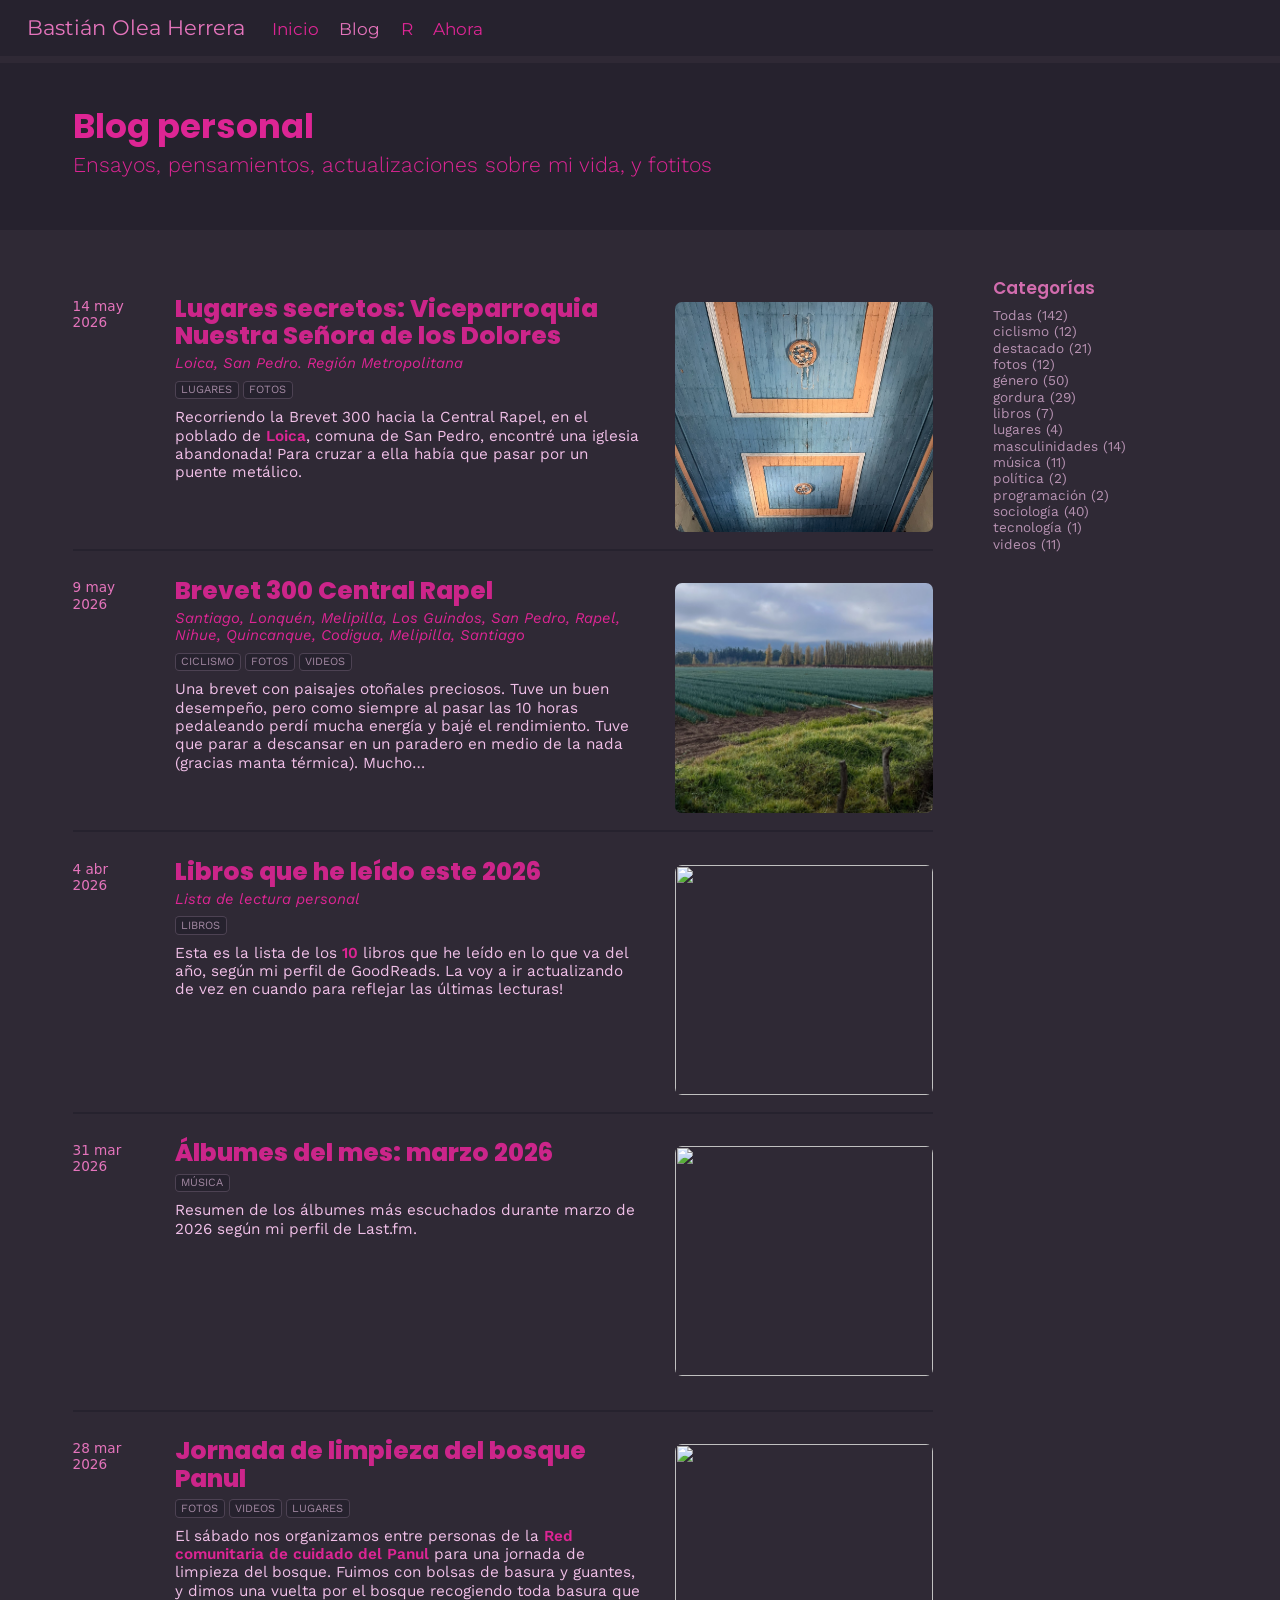
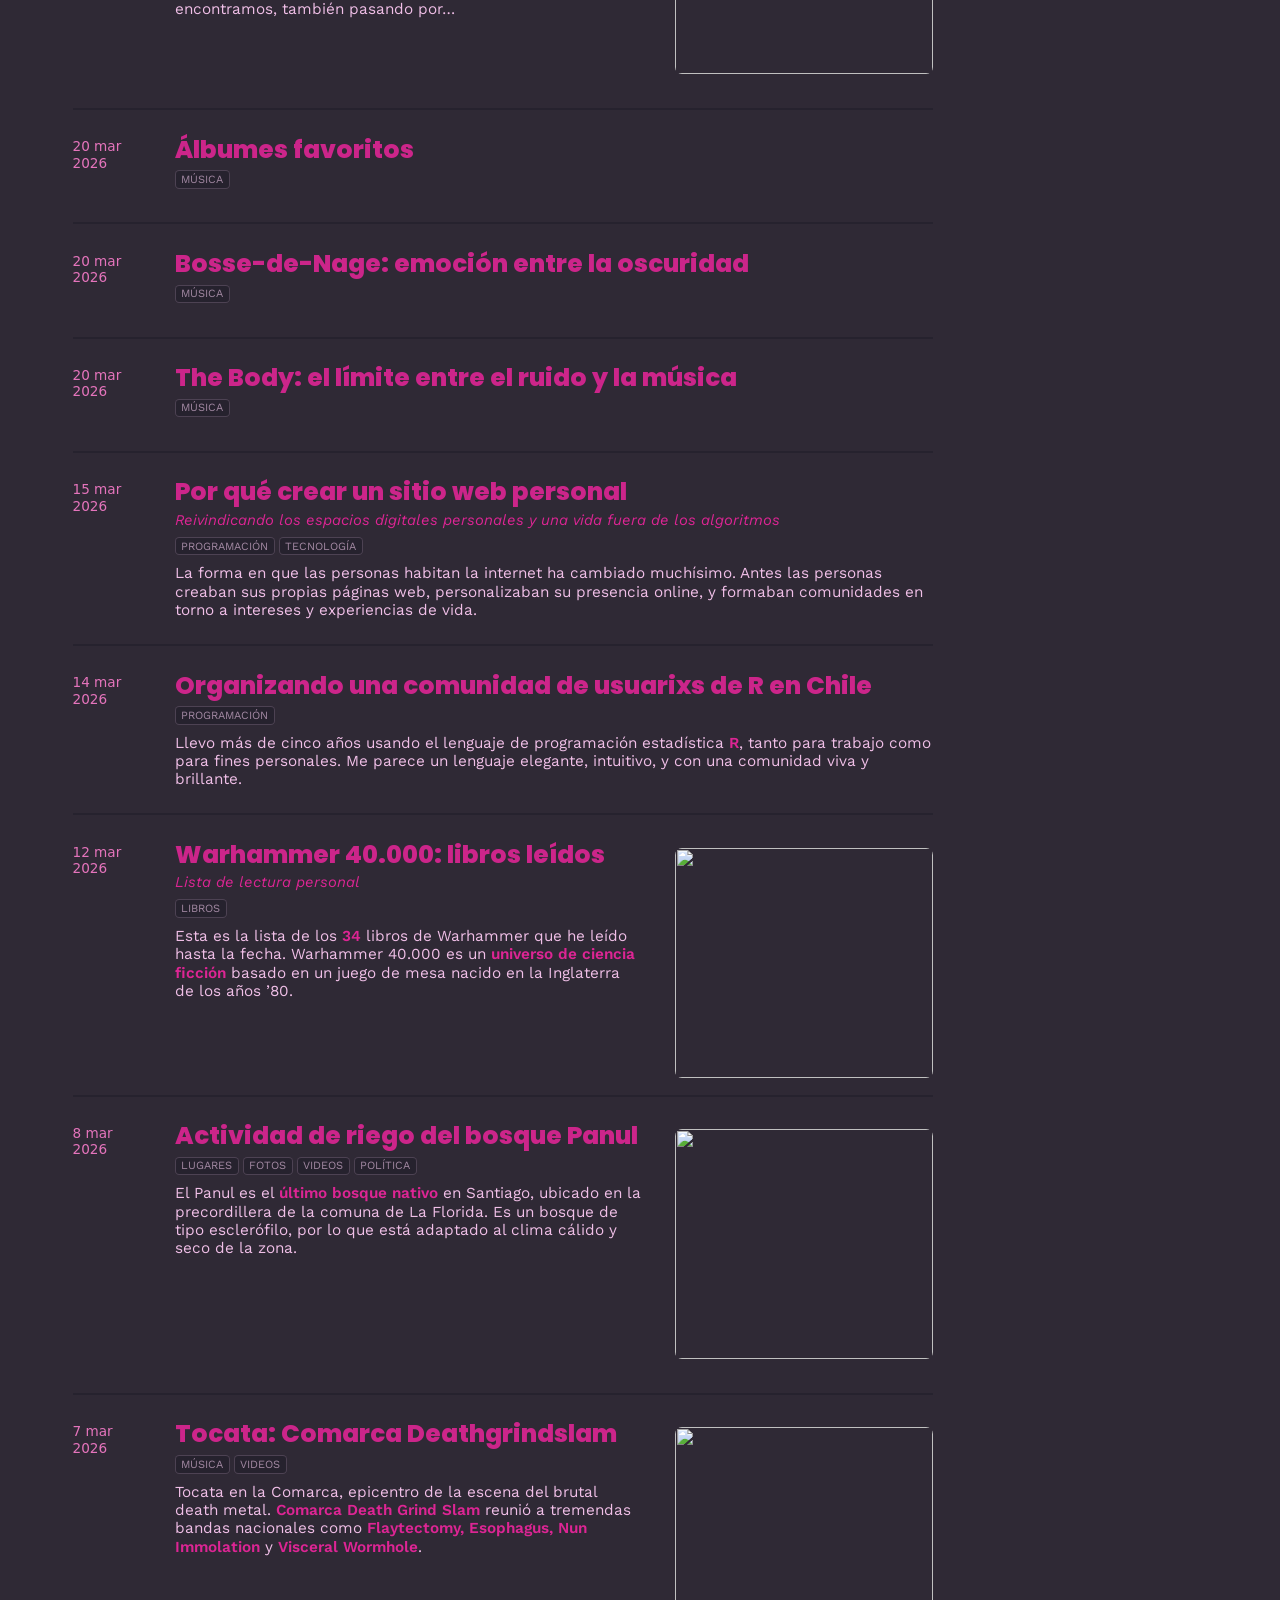
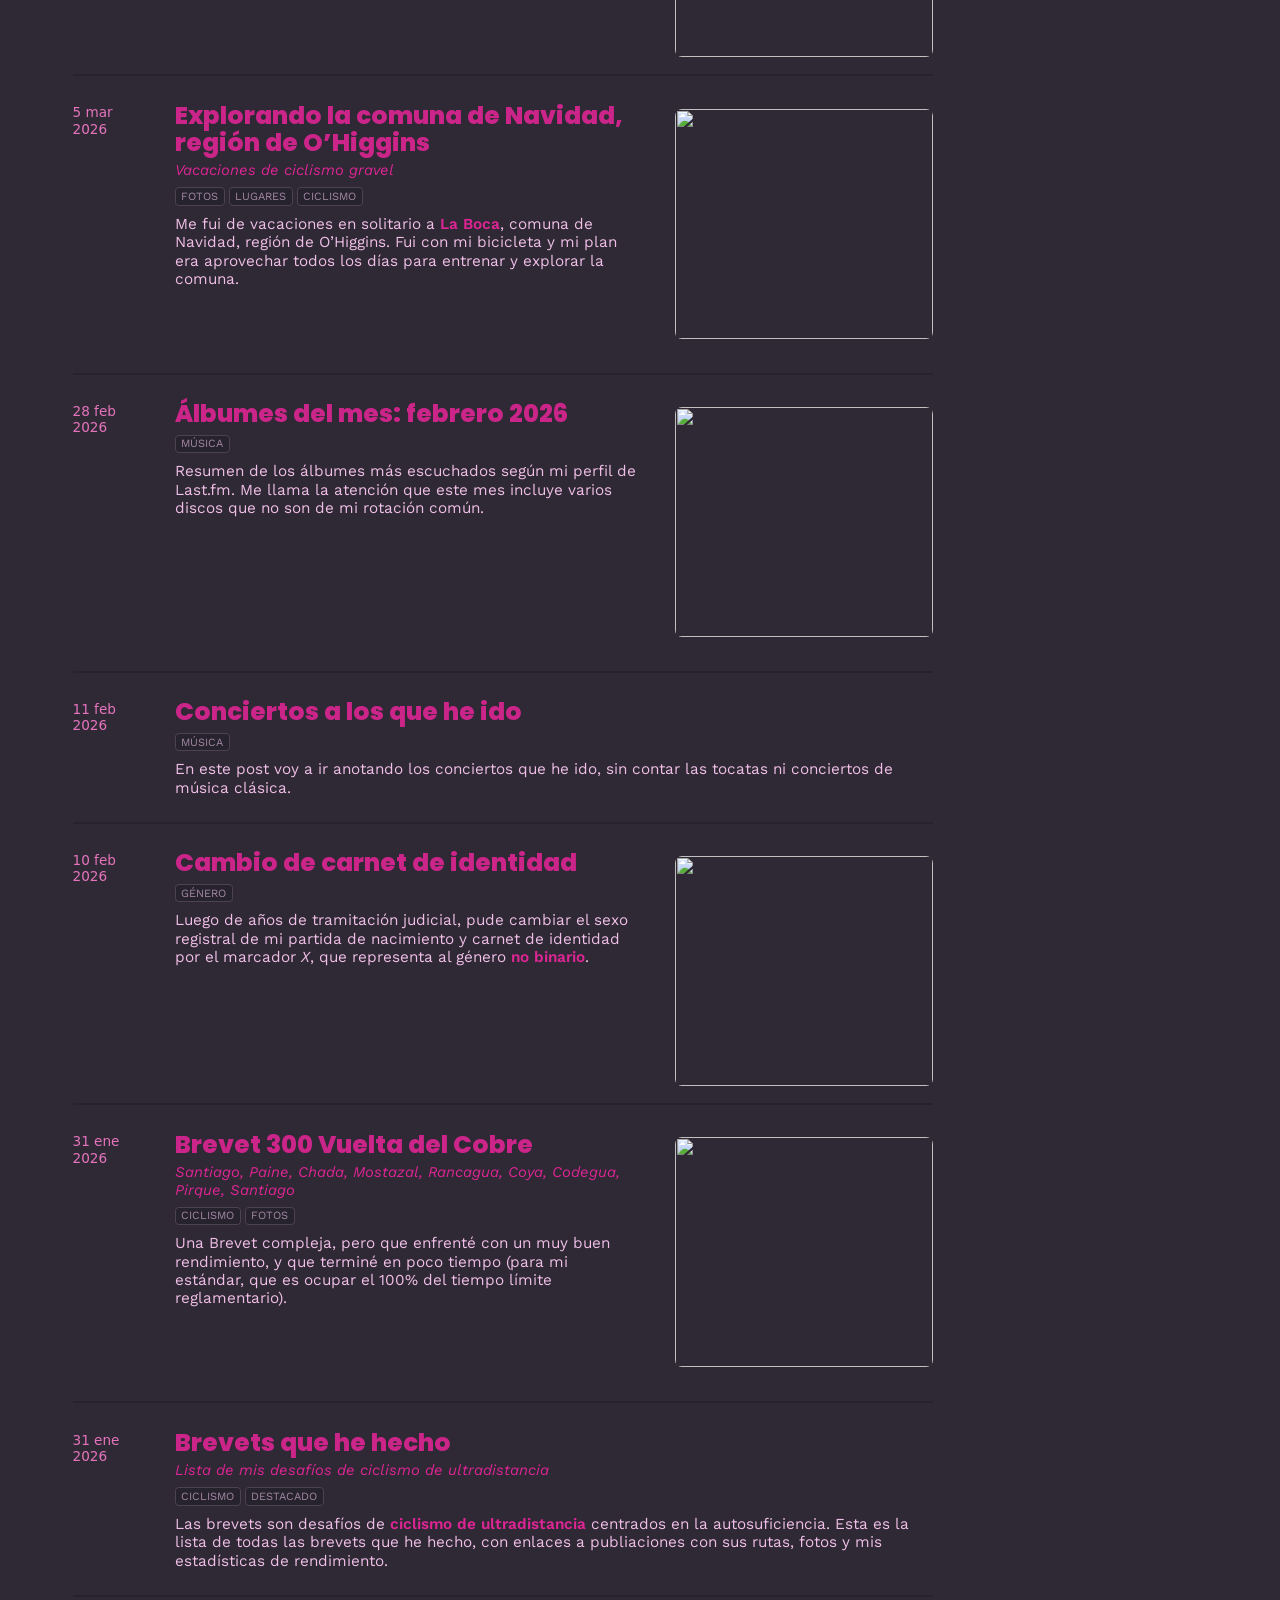
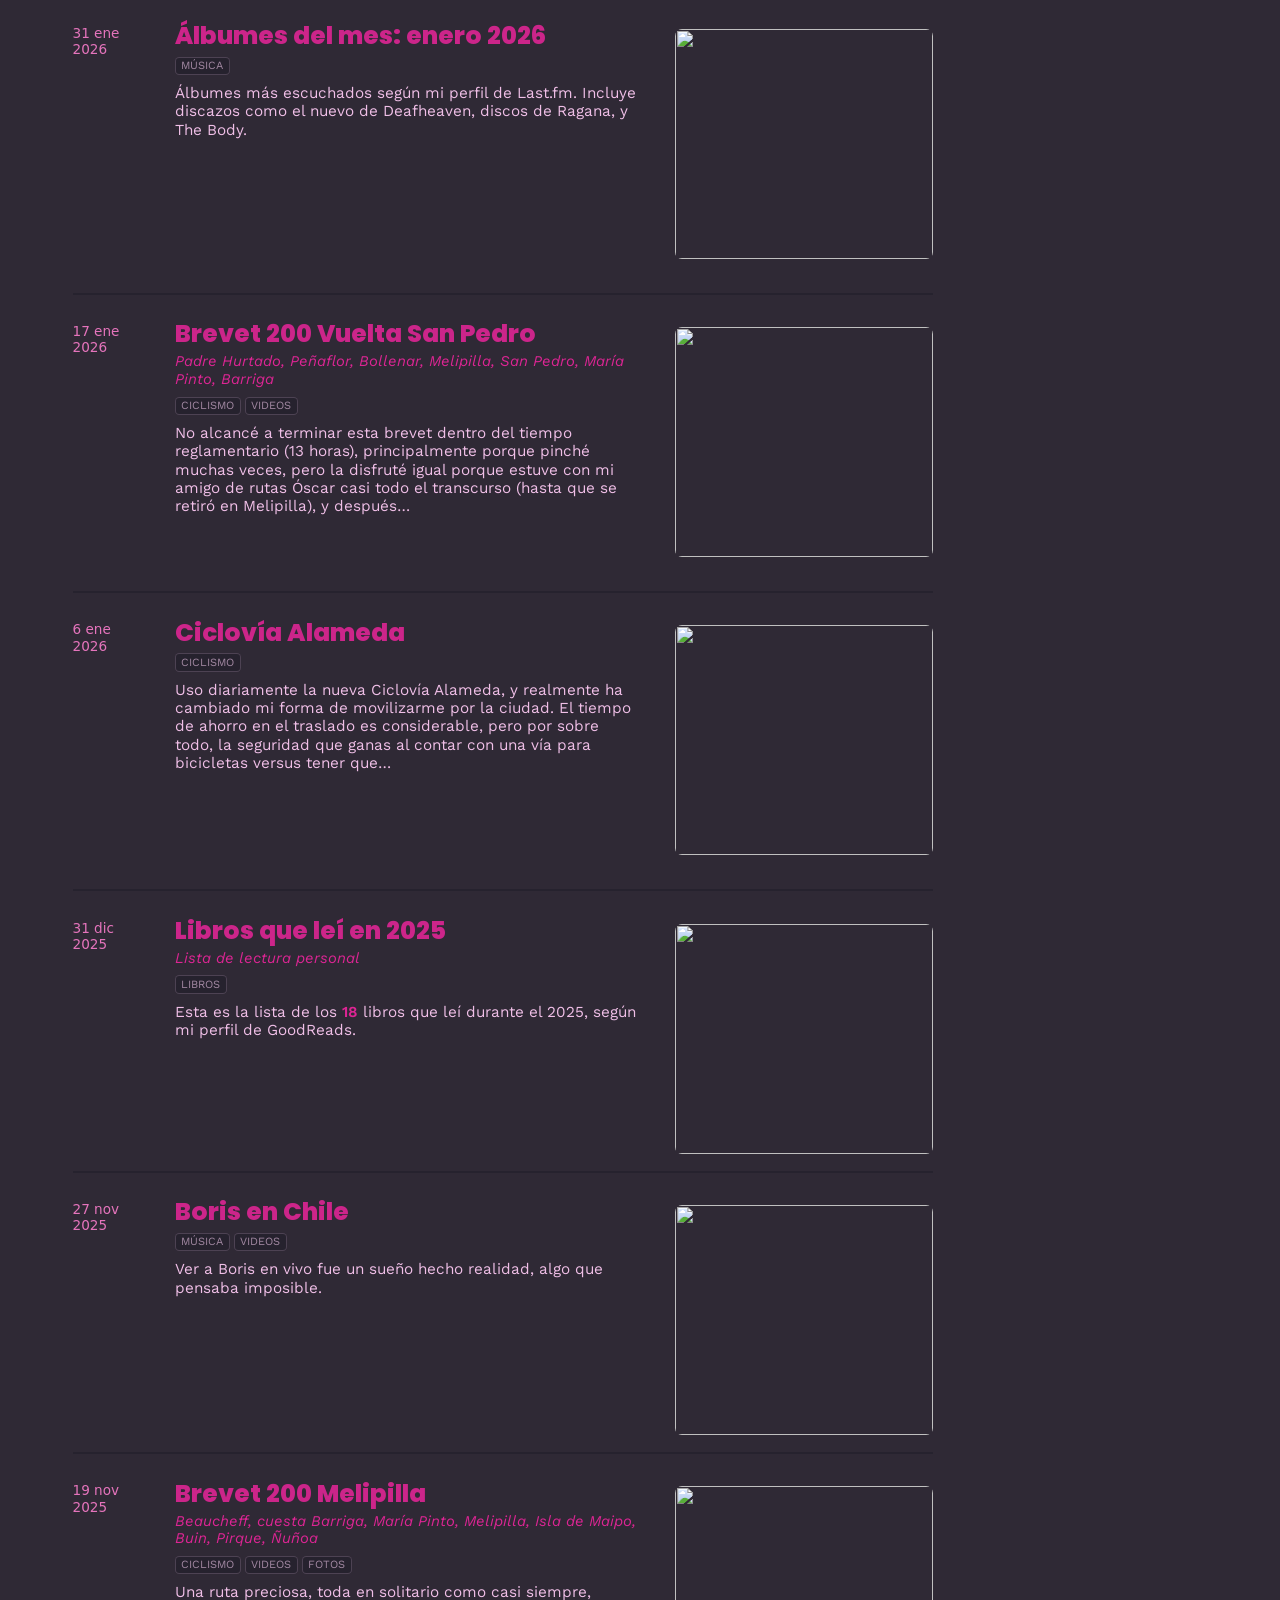
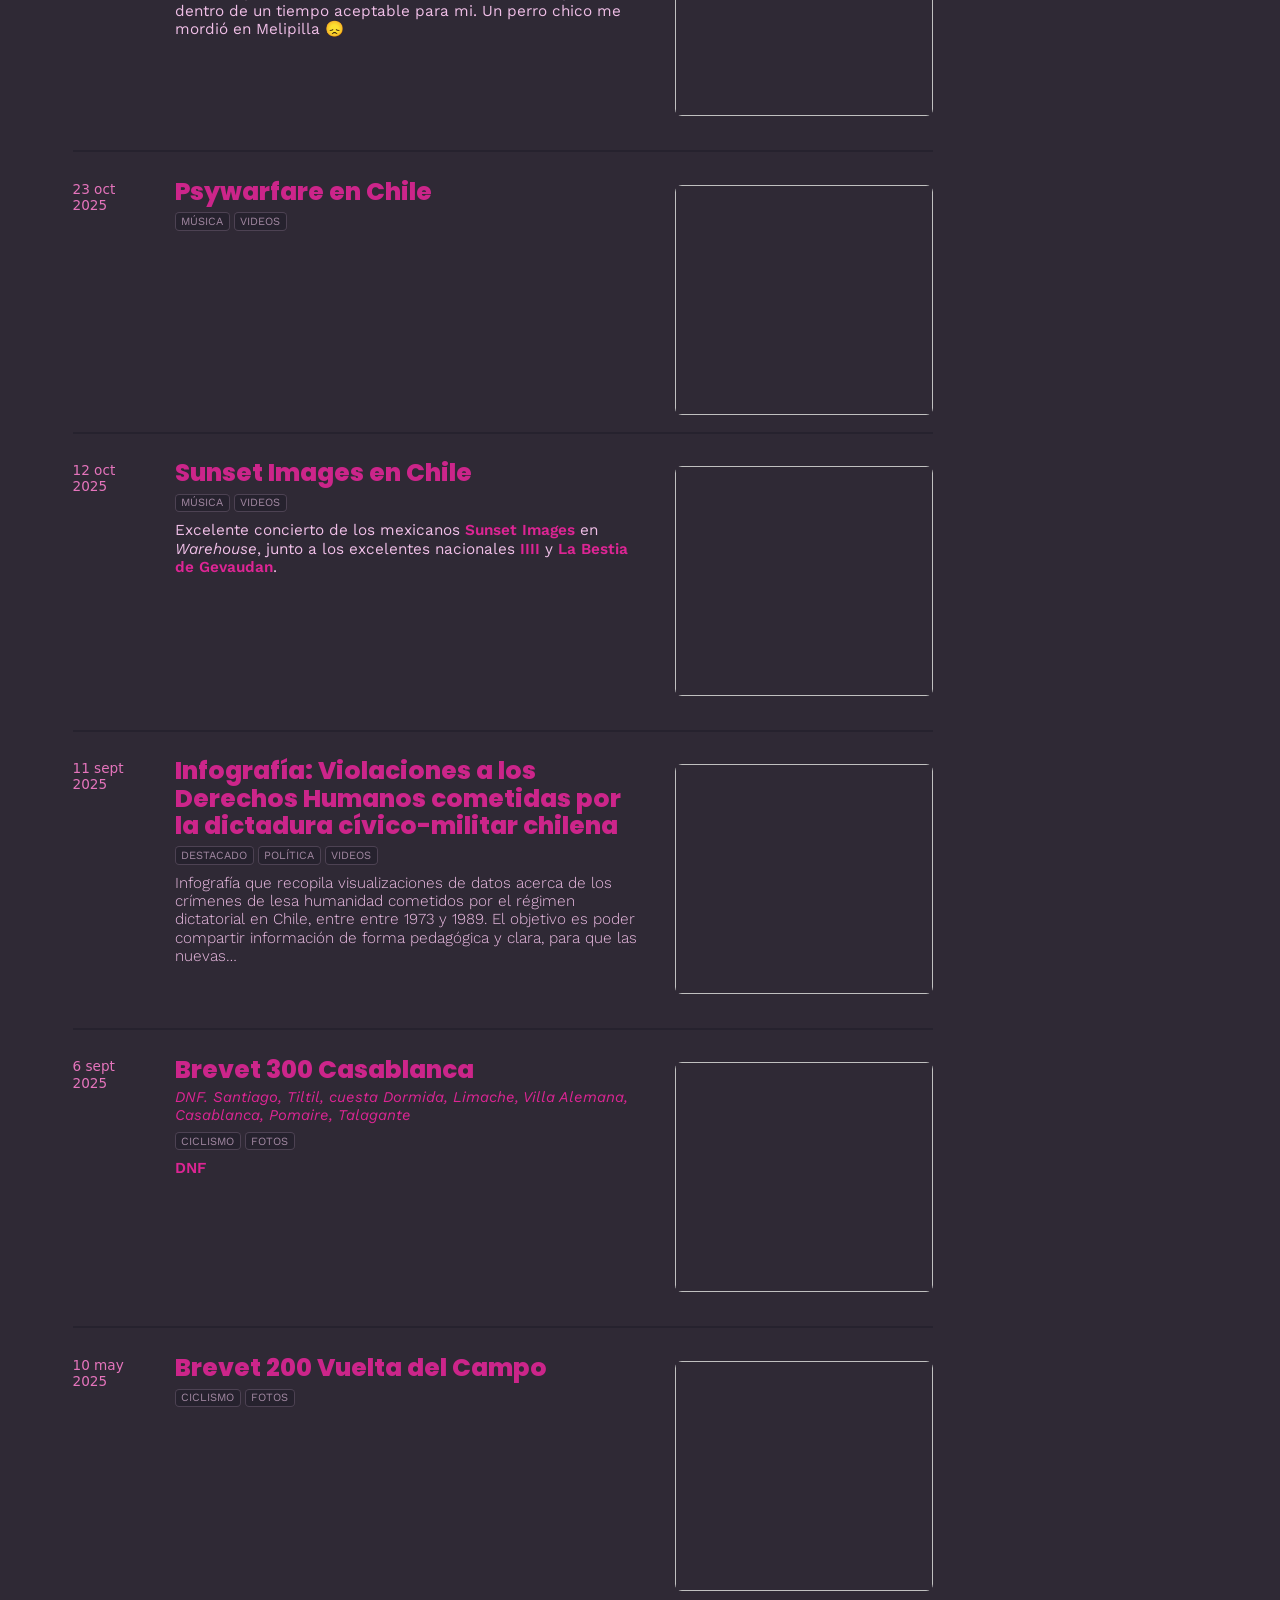
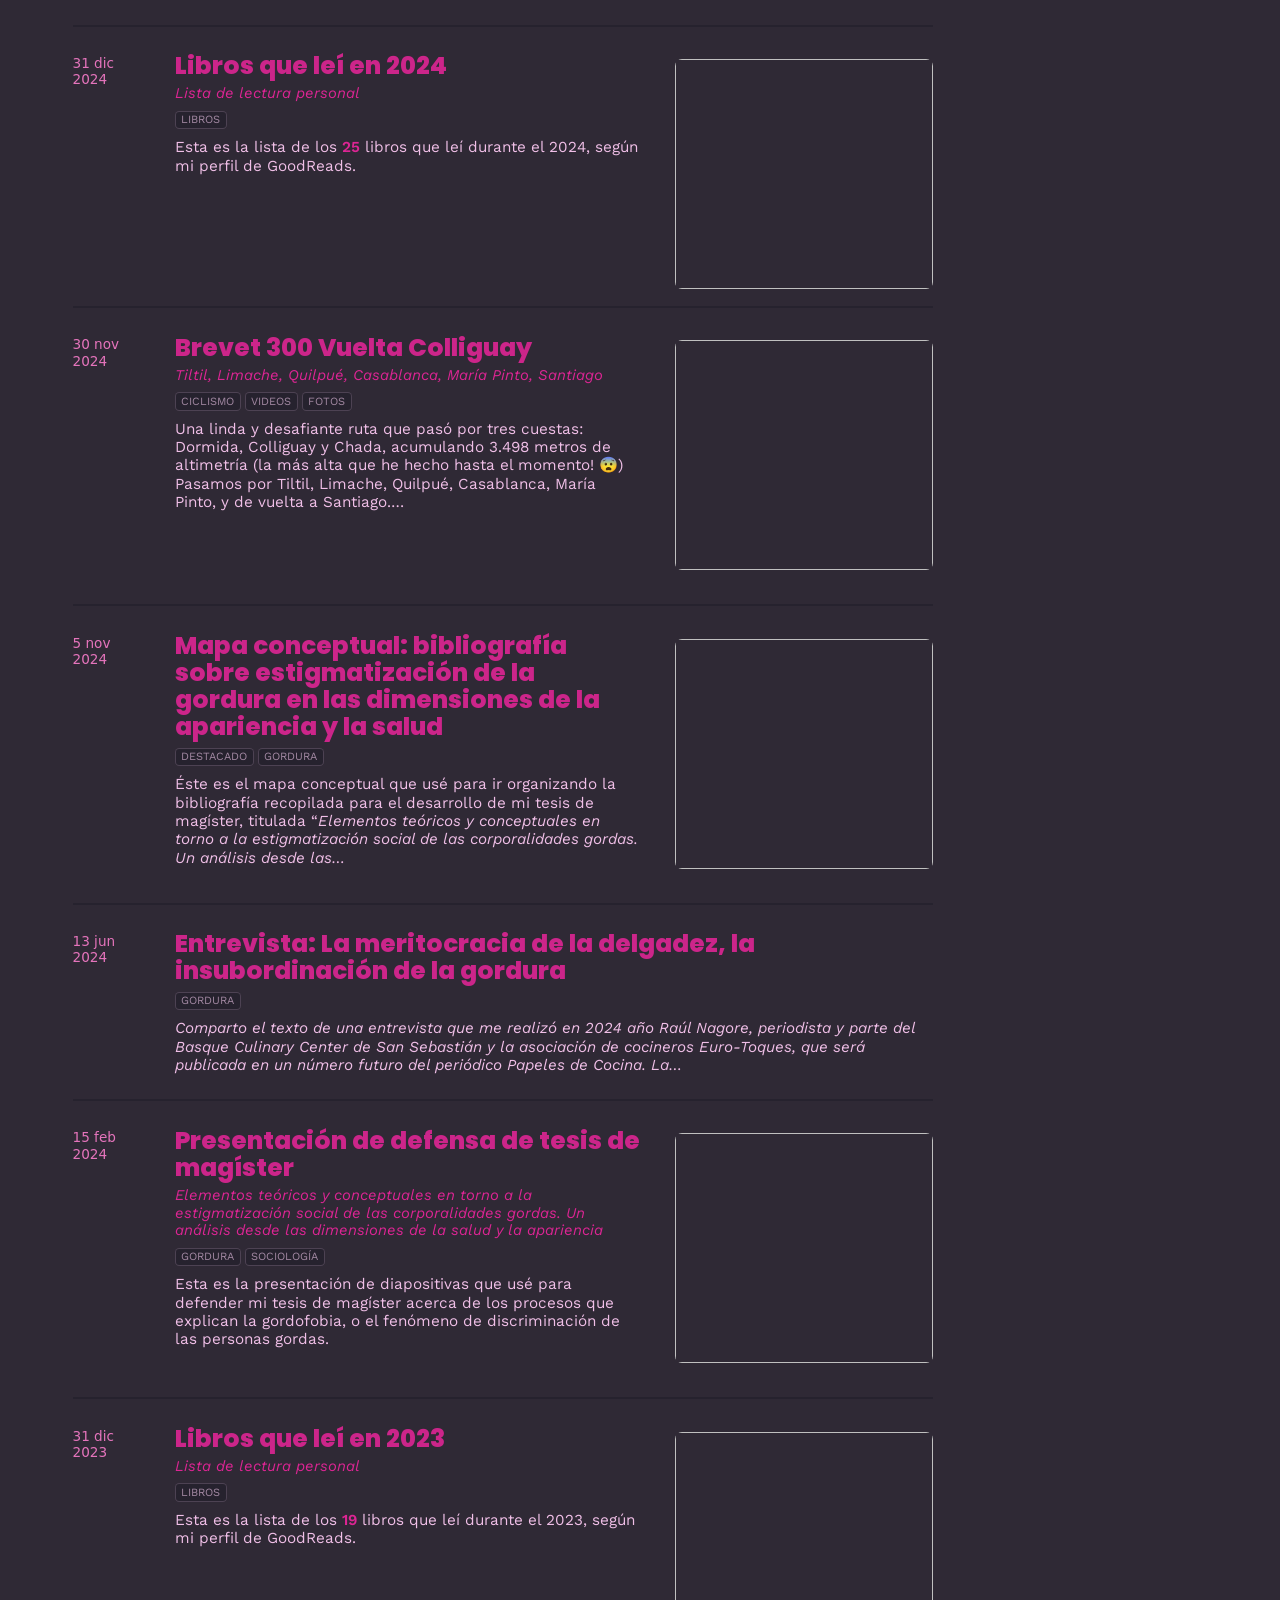
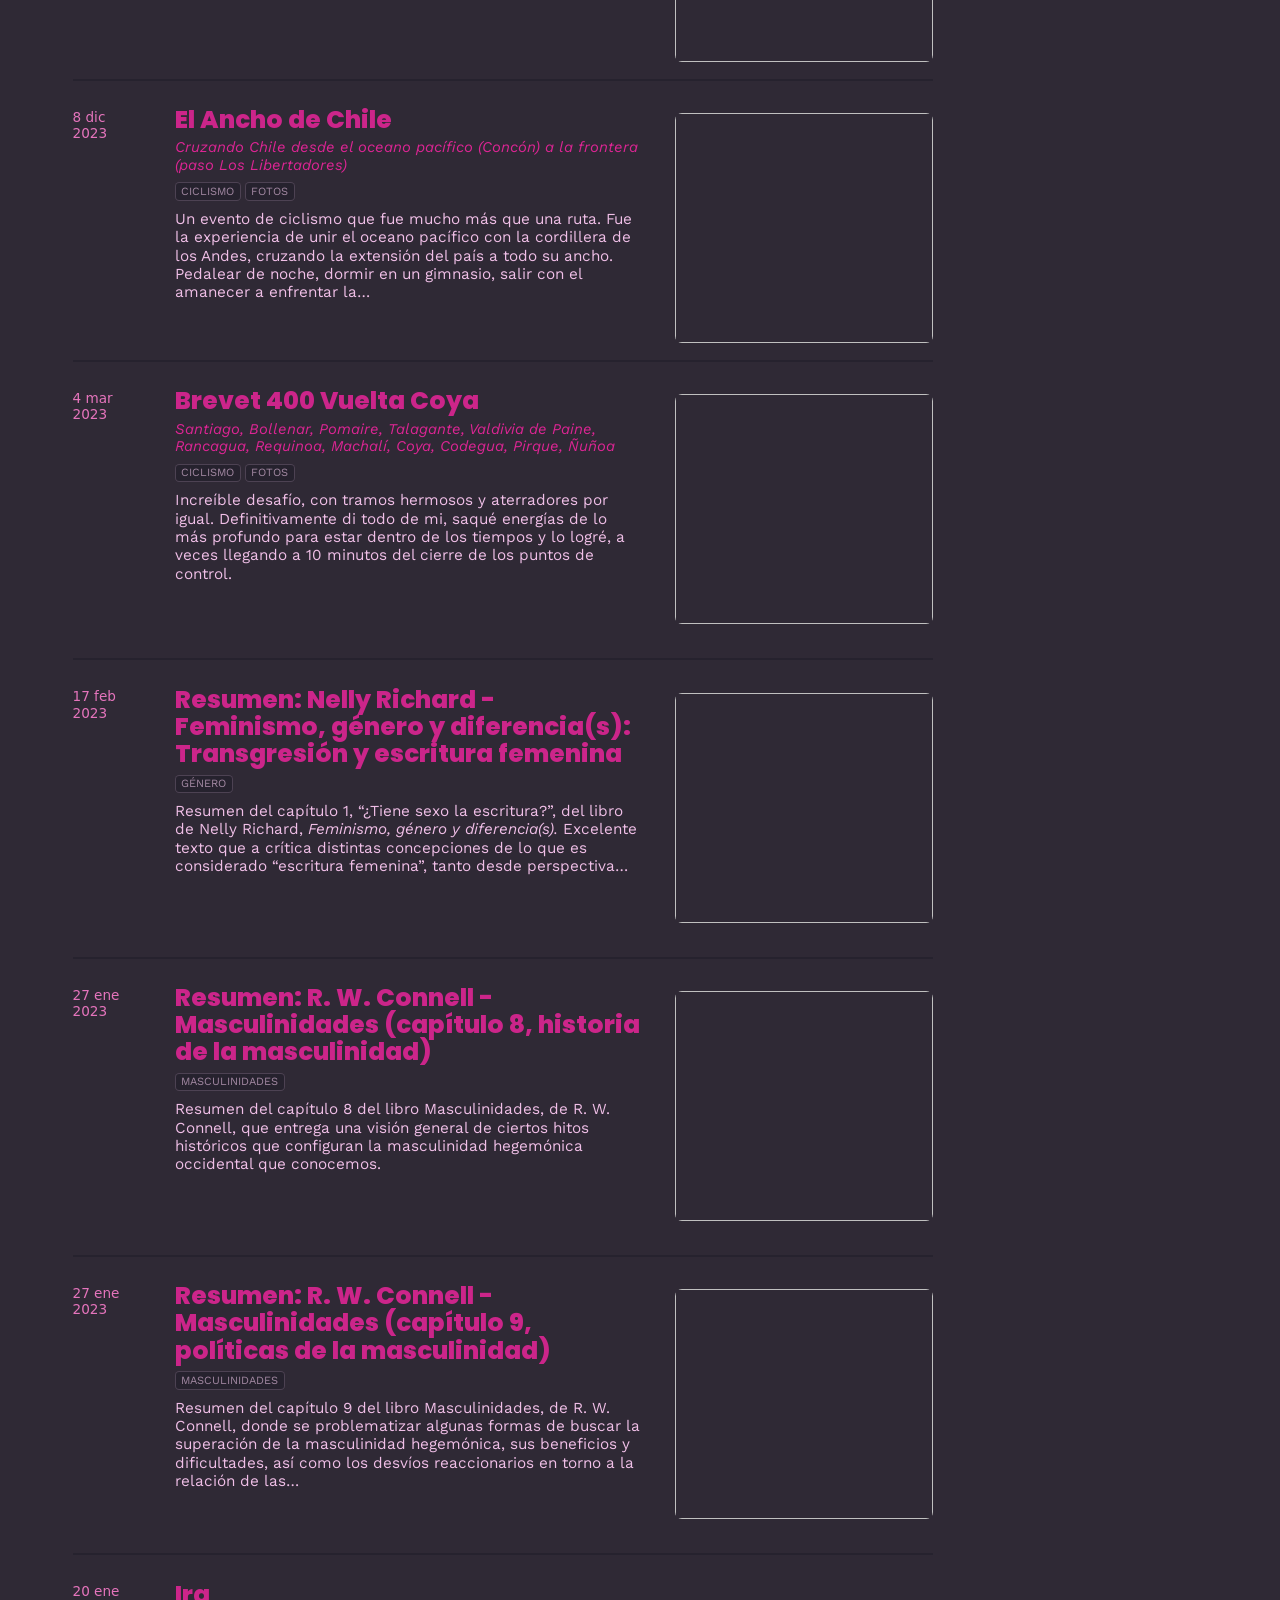
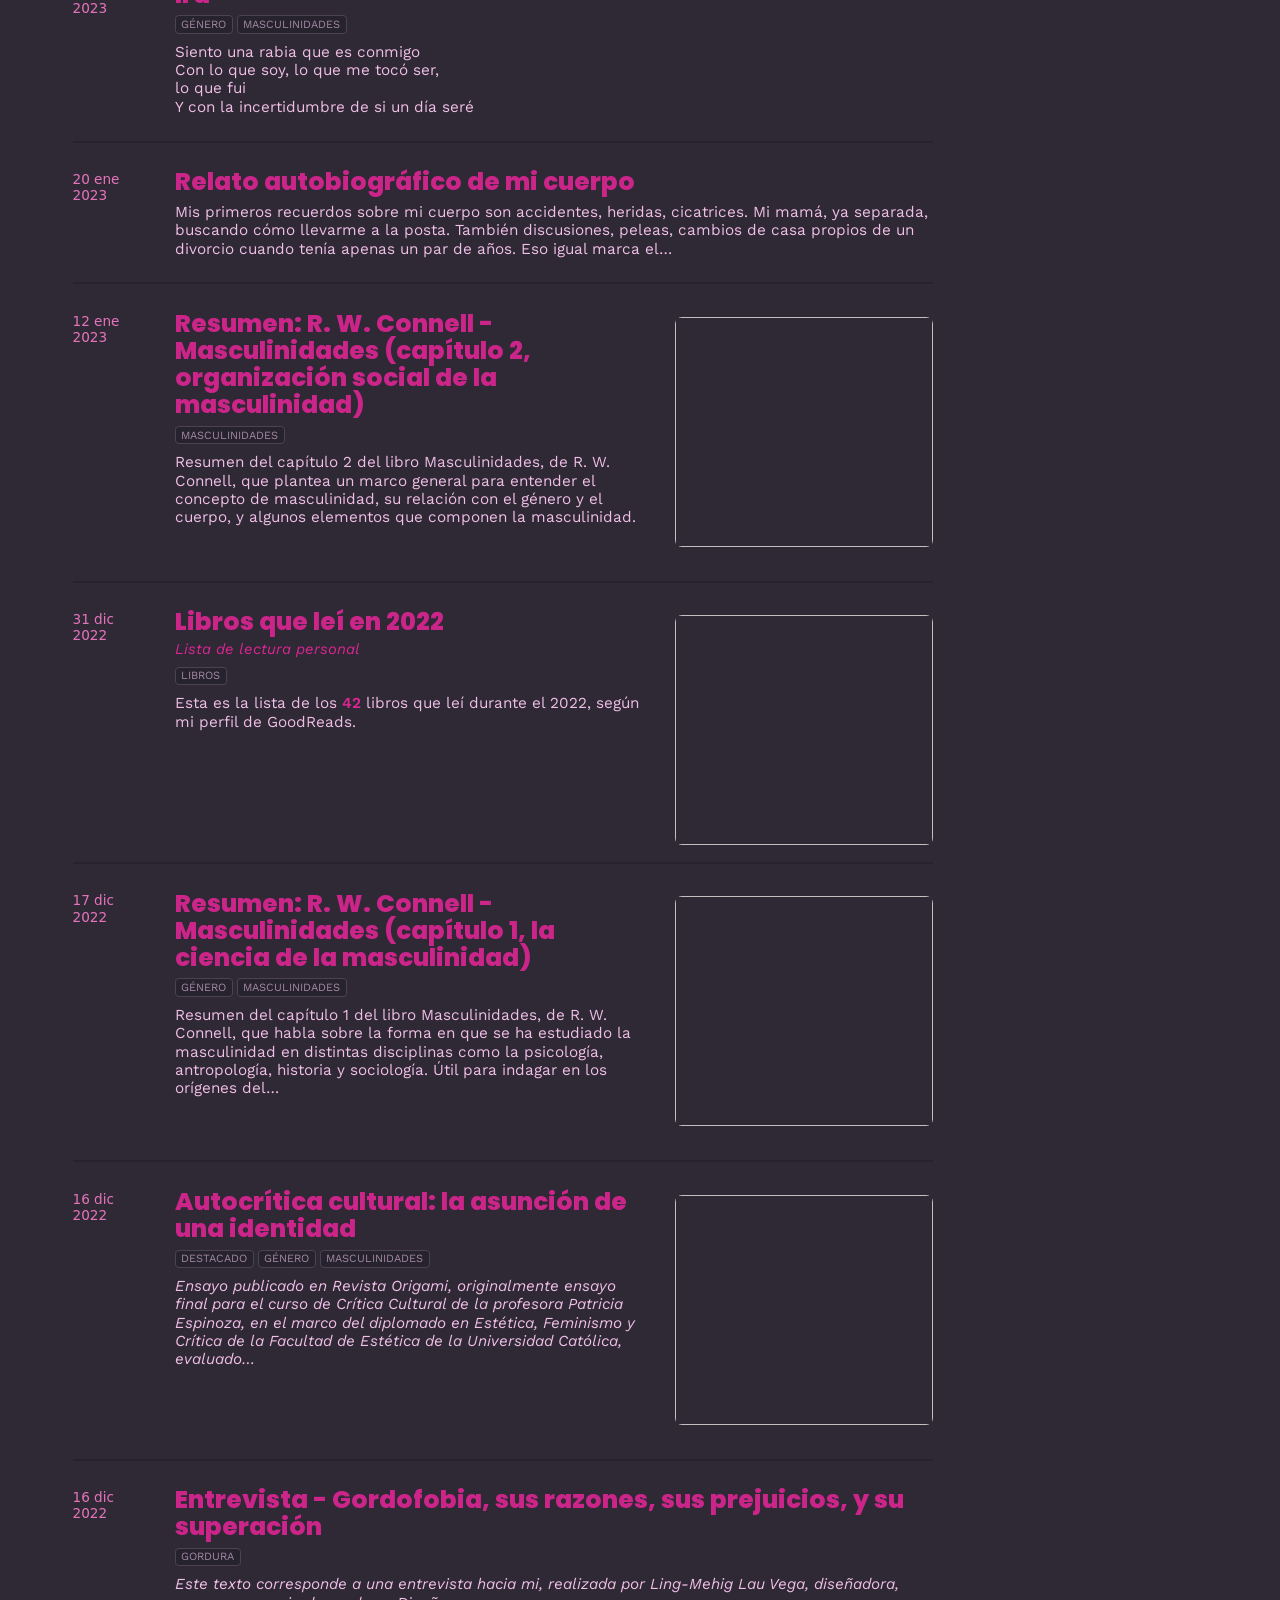
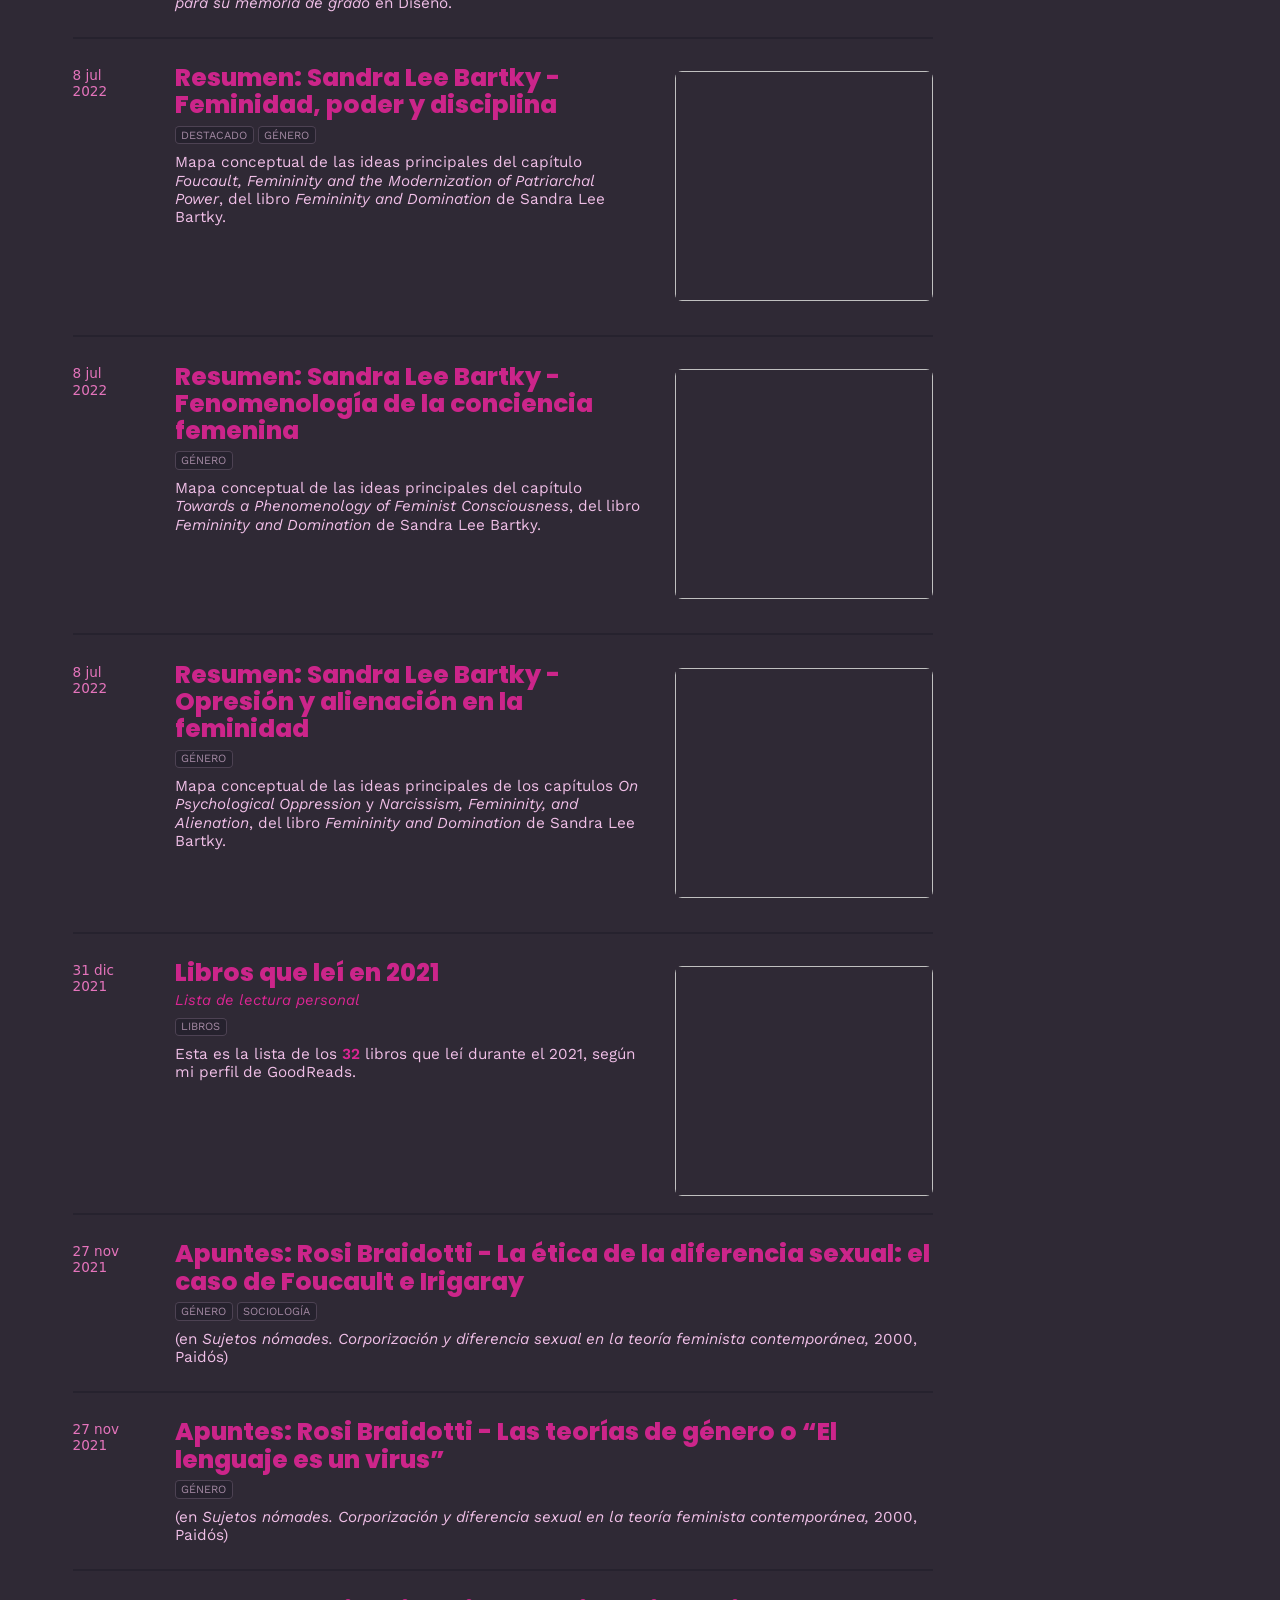
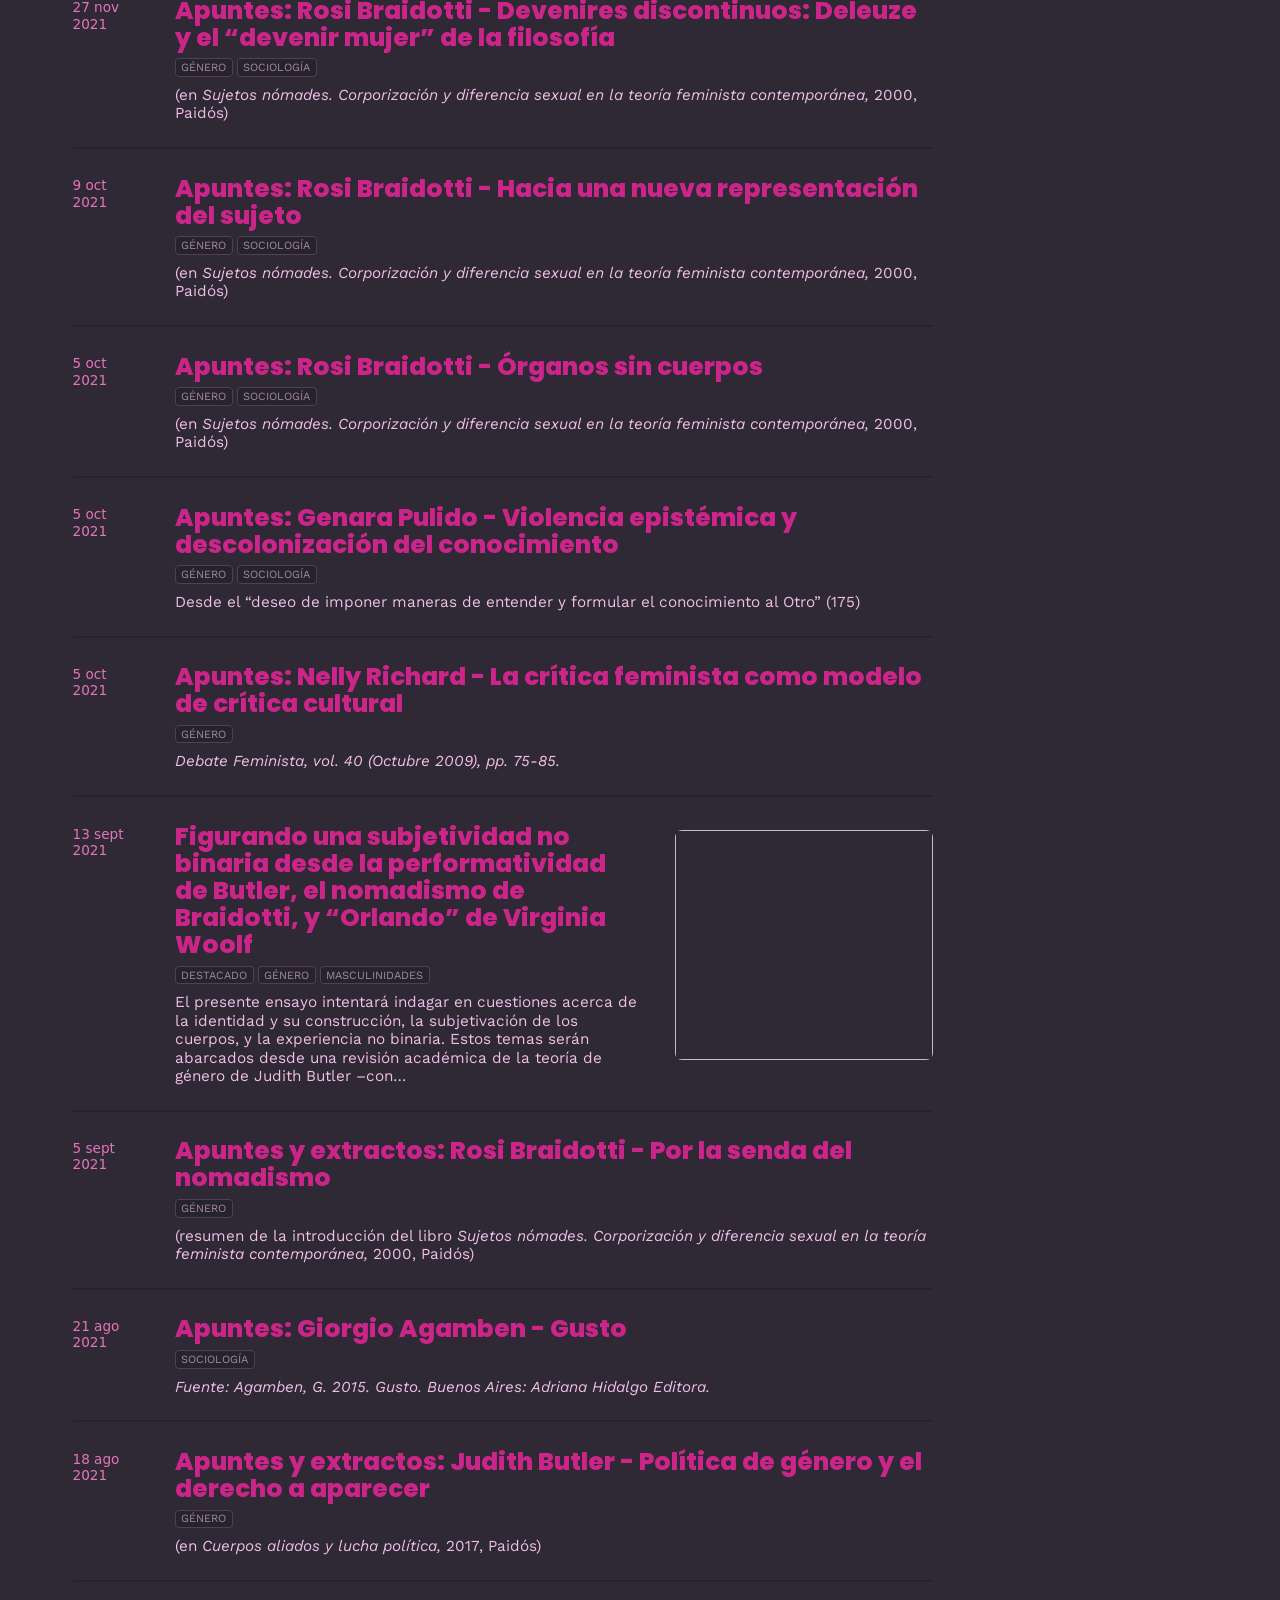
==== docs/blog.html @ 9f5a673a "publicaciones brevet 300 y parroquia loica" ====
<!DOCTYPE html>
<html xmlns="http://www.w3.org/1999/xhtml" lang="es" xml:lang="es"><head>

<meta charset="utf-8">
<meta name="generator" content="quarto-1.9.36">

<meta name="viewport" content="width=device-width, initial-scale=1.0, user-scalable=yes">


<title>Blog personal – Bastián Olea Herrera</title>
<style>
/* Default styles provided by pandoc.
** See https://pandoc.org/MANUAL.html#variables-for-html for config info.
*/
code{white-space: pre-wrap;}
span.smallcaps{font-variant: small-caps;}
div.columns{display: flex; gap: min(4vw, 1.5em);}
div.column{flex: auto; overflow-x: auto;}
div.hanging-indent{margin-left: 1.5em; text-indent: -1.5em;}
ul.task-list{list-style: none;}
ul.task-list li input[type="checkbox"] {
  width: 0.8em;
  margin: 0 0.8em 0.2em -1em; /* quarto-specific, see https://github.com/quarto-dev/quarto-cli/issues/4556 */ 
  vertical-align: middle;
}
</style>


<script src="site_libs/quarto-nav/quarto-nav.js"></script>
<script src="site_libs/quarto-nav/headroom.min.js"></script>
<script src="site_libs/clipboard/clipboard.min.js"></script>
<script src="site_libs/quarto-search/autocomplete.umd.js"></script>
<script src="site_libs/quarto-search/fuse.min.js"></script>
<script src="site_libs/quarto-search/quarto-search.js"></script>
<meta name="quarto:offset" content="./">
<link href="./profile.jpg" rel="icon" type="image/jpeg">
<script src="site_libs/quarto-listing/list.min.js"></script>
<script src="site_libs/quarto-listing/quarto-listing.js"></script>
<script src="site_libs/quarto-html/quarto.js" type="module"></script>
<script src="site_libs/quarto-html/tabsets/tabsets.js" type="module"></script>
<script src="site_libs/quarto-html/popper.min.js"></script>
<script src="site_libs/quarto-html/tippy.umd.min.js"></script>
<script src="site_libs/quarto-html/anchor.min.js"></script>
<link href="site_libs/quarto-html/tippy.css" rel="stylesheet">
<link href="site_libs/quarto-html/quarto-syntax-highlighting-dark-f418161beb48e0141c760e455f12af2c.css" rel="stylesheet" id="quarto-text-highlighting-styles">
<script src="site_libs/bootstrap/bootstrap.min.js"></script>
<link href="site_libs/bootstrap/bootstrap-icons.css" rel="stylesheet">
<link href="site_libs/bootstrap/bootstrap-88ef322312854d5e022c1689a9f9b826.min.css" rel="stylesheet" append-hash="true" id="quarto-bootstrap" data-mode="dark">
<script id="quarto-search-options" type="application/json">{
  "location": "navbar",
  "copy-button": false,
  "collapse-after": 3,
  "panel-placement": "end",
  "type": "overlay",
  "limit": 50,
  "keyboard-shortcut": [
    "f",
    "/",
    "s"
  ],
  "show-item-context": false,
  "language": {
    "search-no-results-text": "No se han encontrado resultados",
    "search-matching-documents-text": "documentos encontrados",
    "search-copy-link-title": "Copiar el enlace en la búsqueda",
    "search-hide-matches-text": "Ocultar resultados adicionales",
    "search-more-match-text": "resultado adicional en este documento",
    "search-more-matches-text": "resultados adicionales en este documento",
    "search-clear-button-title": "Borrar",
    "search-text-placeholder": "",
    "search-detached-cancel-button-title": "Cancelar",
    "search-submit-button-title": "Enviar",
    "search-label": "Buscar"
  }
}</script>
<script>

  window.document.addEventListener("DOMContentLoaded", function (_event) {
    const listingTargetEl = window.document.querySelector('#listing-listing .list');
    if (!listingTargetEl) {
      // No listing discovered, do not attach.
      return; 
    }

    const options = {
      valueNames: ['listing-date','listing-title','listing-author','listing-subtitle','listing-image','listing-description','listing-categories',{ data: ['index'] },{ data: ['categories'] },{ data: ['listing-date-sort'] },{ data: ['listing-file-modified-sort'] }],
      page: 25,
    pagination: { item: "<li class='page-item'><a class='page page-link' href='#'></a></li>" },
      searchColumns: ["listing-date","listing-title","listing-author","listing-subtitle","listing-image","listing-description","listing-categories"],
    };

    window['quarto-listings'] = window['quarto-listings'] || {};
    window['quarto-listings']['listing-listing'] = new List('listing-listing', options);

    if (window['quarto-listing-loaded']) {
      window['quarto-listing-loaded']();
    }
  });

  window.addEventListener('hashchange',() => {
    if (window['quarto-listing-loaded']) {
      window['quarto-listing-loaded']();
    }
  })
  </script>

  <script src="https://cdnjs.cloudflare.com/polyfill/v3/polyfill.min.js?features=es6"></script>
  <script defer="" src="https://cdn.jsdelivr.net/npm/mathjax@3/es5/tex-chtml-full.js" type="text/javascript"></script>

<script type="text/javascript">
const typesetMath = (el) => {
  if (window.MathJax) {
    // MathJax Typeset
    window.MathJax.typeset([el]);
  } else if (window.katex) {
    // KaTeX Render
    var mathElements = el.getElementsByClassName("math");
    var macros = [];
    for (var i = 0; i < mathElements.length; i++) {
      var texText = mathElements[i].firstChild;
      if (mathElements[i].tagName == "SPAN" && texText && texText.data) {
        window.katex.render(texText.data, mathElements[i], {
          displayMode: mathElements[i].classList.contains('display'),
          throwOnError: false,
          macros: macros,
          fleqn: false
        });
      }
    }
  }
}
window.Quarto = {
  typesetMath
};
</script>

<link rel="alternate" type="application/rss+xml" title="Bastián Olea Herrera" href="blog.xml" data-external="1"><meta property="og:title" content="Blog personal – Bastián Olea Herrera">
<meta property="og:description" content="Ensayos, pensamientos, actualizaciones sobre mi vida, y fotitos">
<meta property="og:image" content="https://bastimapache.cl/posts/explorando_loica/parroquia_loica_7.jpeg">
<meta property="og:site_name" content="Bastián Olea Herrera">
<meta name="twitter:title" content="Blog personal – Bastián Olea Herrera">
<meta name="twitter:description" content="Ensayos, pensamientos, actualizaciones sobre mi vida, y fotitos">
<meta name="twitter:image" content="https://bastimapache.cl/posts/explorando_loica/parroquia_loica_7.jpeg">
<meta name="twitter:site" content="@bastimapache">
<meta name="twitter:card" content="summary_large_image">
</head>

<body class="nav-fixed quarto-light">

<div id="quarto-search-results"></div>
  <header id="quarto-header" class="headroom fixed-top quarto-banner">
    <nav class="navbar navbar-expand-lg " data-bs-theme="dark">
      <div class="navbar-container container-fluid">
      <div class="navbar-brand-container mx-auto">
    <a class="navbar-brand" href="./index.html">
    <span class="navbar-title">Bastián Olea Herrera</span>
    </a>
  </div>
            <div id="quarto-search" class="" title="Buscar"></div>
          <button class="navbar-toggler" type="button" data-bs-toggle="collapse" data-bs-target="#navbarCollapse" aria-controls="navbarCollapse" role="menu" aria-expanded="false" aria-label="Navegación de palanca" onclick="if (window.quartoToggleHeadroom) { window.quartoToggleHeadroom(); }">
  <span class="navbar-toggler-icon"></span>
</button>
          <div class="collapse navbar-collapse" id="navbarCollapse">
            <ul class="navbar-nav navbar-nav-scroll me-auto">
  <li class="nav-item">
    <a class="nav-link" href="./index.html"> 
<span class="menu-text">Inicio</span></a>
  </li>  
  <li class="nav-item">
    <a class="nav-link active" href="./blog.html" aria-current="page"> 
<span class="menu-text">Blog</span></a>
  </li>  
  <li class="nav-item">
    <a class="nav-link" href="https://bastianolea.rbind.io"> 
<span class="menu-text">R</span></a>
  </li>  
  <li class="nav-item">
    <a class="nav-link" href="./ahora.html"> 
<span class="menu-text">Ahora</span></a>
  </li>  
</ul>
            <ul class="navbar-nav navbar-nav-scroll ms-auto">
  <li class="nav-item compact">
    <a class="nav-link" href="https://www.instagram.com/raccunnie/"> <i class="bi bi-instagram" role="img">
</i> 
<span class="menu-text"></span></a>
  </li>  
  <li class="nav-item compact">
    <a class="nav-link" href="https://www.tiktok.com/@bastimapache"> <i class="bi bi-tiktok" role="img">
</i> 
<span class="menu-text"></span></a>
  </li>  
  <li class="nav-item compact">
    <a class="nav-link" href="https://twitter.com"> <i class="bi bi-twitter" role="img">
</i> 
<span class="menu-text"></span></a>
  </li>  
</ul>
          </div> <!-- /navcollapse -->
            <div class="quarto-navbar-tools">
</div>
      </div> <!-- /container-fluid -->
    </nav>
</header>
<!-- content -->
<header id="title-block-header" class="quarto-title-block default page-columns page-full">
  <div class="quarto-title-banner page-columns page-full">
    <div class="quarto-title column-page-left">
      <h1 class="title">Blog personal</h1>
            <p class="subtitle lead">Ensayos, pensamientos, actualizaciones sobre mi vida, y fotitos</p>
                      </div>
  </div>
    
  
  <div class="quarto-title-meta column-page-left">

      
    
      
    </div>
    
  
  </header><div id="quarto-content" class="quarto-container page-columns page-rows-contents page-layout-full page-navbar">
<!-- sidebar -->
<!-- margin-sidebar -->
    <div id="quarto-margin-sidebar" class="sidebar margin-sidebar">
        
    <h5 class="quarto-listing-category-title">Categorías</h5><div class="quarto-listing-category category-default"><div class="category" data-category="">Todas <span class="quarto-category-count">(142)</span></div><div class="category" data-category="Y2ljbGlzbW8=">ciclismo <span class="quarto-category-count">(12)</span></div><div class="category" data-category="ZGVzdGFjYWRv">destacado <span class="quarto-category-count">(21)</span></div><div class="category" data-category="Zm90b3M=">fotos <span class="quarto-category-count">(12)</span></div><div class="category" data-category="ZyVDMyVBOW5lcm8=">género <span class="quarto-category-count">(50)</span></div><div class="category" data-category="Z29yZHVyYQ==">gordura <span class="quarto-category-count">(29)</span></div><div class="category" data-category="bGlicm9z">libros <span class="quarto-category-count">(7)</span></div><div class="category" data-category="bHVnYXJlcw==">lugares <span class="quarto-category-count">(4)</span></div><div class="category" data-category="bWFzY3VsaW5pZGFkZXM=">masculinidades <span class="quarto-category-count">(14)</span></div><div class="category" data-category="bSVDMyVCQXNpY2E=">música <span class="quarto-category-count">(11)</span></div><div class="category" data-category="cG9sJUMzJUFEdGljYQ==">política <span class="quarto-category-count">(2)</span></div><div class="category" data-category="cHJvZ3JhbWFjaSVDMyVCM24=">programación <span class="quarto-category-count">(2)</span></div><div class="category" data-category="c29jaW9sb2clQzMlQURh">sociología <span class="quarto-category-count">(40)</span></div><div class="category" data-category="dGVjbm9sb2clQzMlQURh">tecnología <span class="quarto-category-count">(1)</span></div><div class="category" data-category="dmlkZW9z">videos <span class="quarto-category-count">(11)</span></div></div></div>
<!-- main -->
<main class="content quarto-banner-title-block column-page-left" id="quarto-document-content">









<div class="quarto-listing quarto-listing-container-default" id="listing-listing">
<div class="list quarto-listing-default">
<div class="quarto-post image-right" data-index="0" data-categories="bHVnYXJlcyUyQ2ZvdG9z" data-listing-date-sort="1778731200000" data-listing-file-modified-sort="1778806835374" data-listing-date-modified-sort="NaN" data-listing-reading-time-sort="2" data-listing-word-count-sort="251">
<div class="thumbnail"><a href="./posts/explorando_loica/index.html" class="no-external">

<img loading="lazy" src="./posts/explorando_loica/parroquia_loica_7.jpeg" class="thumbnail-image" style="height: 230px;">

</a></div>
<div class="body">
<h3 class="no-anchor listing-title">
<a href="./posts/explorando_loica/index.html" class="no-external">Lugares secretos: Viceparroquia Nuestra Señora de los Dolores</a>
</h3>
<div class="listing-subtitle">
<a href="./posts/explorando_loica/index.html" class="no-external">Loica, San Pedro. Región Metropolitana</a>
</div>
<div class="listing-categories">

<div class="listing-category" onclick="window.quartoListingCategory('bHVnYXJlcw=='); return false;">lugares</div>

<div class="listing-category" onclick="window.quartoListingCategory('Zm90b3M='); return false;">fotos</div>

</div>
<div class="delink listing-description"><a href="./posts/explorando_loica/index.html" class="no-external">
Recorriendo la Brevet 300 hacia la Central Rapel, en el poblado de <strong>Loica</strong>, comuna de San Pedro, encontré una iglesia abandonada! Para cruzar a ella había que pasar por un puente metálico.
</a></div>
</div>
<div class="metadata">
<a href="./posts/explorando_loica/index.html" class="no-external">
<div class="listing-date">
14 may 2026
</div>
</a>
</div>
</div>
<div class="quarto-post image-right" data-index="1" data-categories="Y2ljbGlzbW8lMkNmb3RvcyUyQ3ZpZGVvcw==" data-listing-date-sort="1778299200000" data-listing-file-modified-sort="1778807486815" data-listing-date-modified-sort="NaN" data-listing-reading-time-sort="4" data-listing-word-count-sort="766">
<div class="thumbnail"><a href="./posts/brevet/brevet_300_rapel/index.html" class="no-external">

<img loading="lazy" src="./posts/brevet/brevet_300_rapel/brevet_300_rapel_4.jpeg" class="thumbnail-image" style="height: 230px;">

</a></div>
<div class="body">
<h3 class="no-anchor listing-title">
<a href="./posts/brevet/brevet_300_rapel/index.html" class="no-external">Brevet 300 Central Rapel</a>
</h3>
<div class="listing-subtitle">
<a href="./posts/brevet/brevet_300_rapel/index.html" class="no-external">Santiago, Lonquén, Melipilla, Los Guindos, San Pedro, Rapel, Nihue, Quincanque, Codigua, Melipilla, Santiago</a>
</div>
<div class="listing-categories">

<div class="listing-category" onclick="window.quartoListingCategory('Y2ljbGlzbW8='); return false;">ciclismo</div>

<div class="listing-category" onclick="window.quartoListingCategory('Zm90b3M='); return false;">fotos</div>

<div class="listing-category" onclick="window.quartoListingCategory('dmlkZW9z'); return false;">videos</div>

</div>
<div class="delink listing-description"><a href="./posts/brevet/brevet_300_rapel/index.html" class="no-external">
Una brevet con paisajes otoñales preciosos. Tuve un buen desempeño, pero como siempre al pasar las 10 horas pedaleando perdí mucha energía y bajé el rendimiento. Tuve que parar a descansar en un paradero en medio de la nada (gracias manta térmica). Mucho…
</a></div>
</div>
<div class="metadata">
<a href="./posts/brevet/brevet_300_rapel/index.html" class="no-external">
<div class="listing-date">
9 may 2026
</div>
</a>
</div>
</div>
<div class="quarto-post image-right" data-index="2" data-categories="bGlicm9z" data-listing-date-sort="1775271600000" data-listing-file-modified-sort="1775350595847" data-listing-date-modified-sort="NaN" data-listing-reading-time-sort="4" data-listing-word-count-sort="668">
<div class="thumbnail"><a href="./posts/libros/libros_2026/index.html" class="no-external">

<img loading="lazy" src="./posts/libros/libros_2026/bastimapache_mosaico_libros_2026.jpg" class="thumbnail-image" style="height: 230px;">

</a></div>
<div class="body">
<h3 class="no-anchor listing-title">
<a href="./posts/libros/libros_2026/index.html" class="no-external">Libros que he leído este 2026</a>
</h3>
<div class="listing-subtitle">
<a href="./posts/libros/libros_2026/index.html" class="no-external">Lista de lectura personal</a>
</div>
<div class="listing-categories">

<div class="listing-category" onclick="window.quartoListingCategory('bGlicm9z'); return false;">libros</div>

</div>
<div class="delink listing-description"><a href="./posts/libros/libros_2026/index.html" class="no-external">
Esta es la lista de los <strong>10</strong> libros que he leído en lo que va del año, según mi perfil de GoodReads. La voy a ir actualizando de vez en cuando para reflejar las últimas lecturas!
</a></div>
</div>
<div class="metadata">
<a href="./posts/libros/libros_2026/index.html" class="no-external">
<div class="listing-date">
4 abr 2026
</div>
</a>
</div>
</div>
<div class="quarto-post image-right" data-index="3" data-categories="bSVDMyVCQXNpY2E=" data-listing-date-sort="1774926000000" data-listing-file-modified-sort="1775258077444" data-listing-date-modified-sort="NaN" data-listing-reading-time-sort="1" data-listing-word-count-sort="100">
<div class="thumbnail"><a href="./posts/musica/albumes_2026-03/index.html" class="no-external">

<p class="card-img-top"><img loading='lazy' src="posts/musica/albumes_2026-03/lastfm-bastimapache-album-grid-2025-03.jpg" style="height: 230px;"  class="thumbnail-image card-img"/></p>

</a></div>
<div class="body">
<h3 class="no-anchor listing-title">
<a href="./posts/musica/albumes_2026-03/index.html" class="no-external">Álbumes del mes: marzo 2026</a>
</h3>
<div class="listing-subtitle">
<a href="./posts/musica/albumes_2026-03/index.html" class="no-external"></a>
</div>
<div class="listing-categories">

<div class="listing-category" onclick="window.quartoListingCategory('bSVDMyVCQXNpY2E='); return false;">música</div>

</div>
<div class="delink listing-description"><a href="./posts/musica/albumes_2026-03/index.html" class="no-external">
Resumen de los álbumes más escuchados durante marzo de 2026 según mi perfil de Last.fm.
</a></div>
</div>
<div class="metadata">
<a href="./posts/musica/albumes_2026-03/index.html" class="no-external">
<div class="listing-date">
31 mar 2026
</div>
</a>
</div>
</div>
<div class="quarto-post image-right" data-index="4" data-categories="Zm90b3MlMkN2aWRlb3MlMkNsdWdhcmVz" data-listing-date-sort="1774666800000" data-listing-file-modified-sort="1774832168330" data-listing-date-modified-sort="NaN" data-listing-reading-time-sort="1" data-listing-word-count-sort="152">
<div class="thumbnail"><a href="./posts/2026-03-29/index.html" class="no-external">

<p class="card-img-top"><img loading='lazy' src="posts/2026-03-29/bosque_panul.jpeg" style="height: 230px;"  class="thumbnail-image card-img"/></p>

</a></div>
<div class="body">
<h3 class="no-anchor listing-title">
<a href="./posts/2026-03-29/index.html" class="no-external">Jornada de limpieza del bosque Panul</a>
</h3>
<div class="listing-subtitle">
<a href="./posts/2026-03-29/index.html" class="no-external"></a>
</div>
<div class="listing-categories">

<div class="listing-category" onclick="window.quartoListingCategory('Zm90b3M='); return false;">fotos</div>

<div class="listing-category" onclick="window.quartoListingCategory('dmlkZW9z'); return false;">videos</div>

<div class="listing-category" onclick="window.quartoListingCategory('bHVnYXJlcw=='); return false;">lugares</div>

</div>
<div class="delink listing-description"><a href="./posts/2026-03-29/index.html" class="no-external">
El sábado nos organizamos entre personas de la <strong>Red comunitaria de cuidado del Panul</strong> para una jornada de limpieza del bosque. Fuimos con bolsas de basura y guantes, y dimos una vuelta por el bosque recogiendo toda basura que encontramos, también pasando por…
</a></div>
</div>
<div class="metadata">
<a href="./posts/2026-03-29/index.html" class="no-external">
<div class="listing-date">
28 mar 2026
</div>
</a>
</div>
</div>
<div class="quarto-post image-right" data-index="5" data-categories="bSVDMyVCQXNpY2E=" data-listing-date-sort="1773975600000" data-listing-file-modified-sort="1778803552065" data-listing-date-modified-sort="NaN" data-listing-reading-time-sort="1" data-listing-word-count-sort="89">
<div class="thumbnail"><a href="./posts/musica/albumes_favoritos/index.html" class="no-external">

<div class="listing-item-img-placeholder card-img-top" style="height: 230px;">&nbsp;</div>

</a></div>
<div class="body">
<h3 class="no-anchor listing-title">
<a href="./posts/musica/albumes_favoritos/index.html" class="no-external">Álbumes favoritos</a>
</h3>
<div class="listing-subtitle">
<a href="./posts/musica/albumes_favoritos/index.html" class="no-external"></a>
</div>
<div class="listing-categories">

<div class="listing-category" onclick="window.quartoListingCategory('bSVDMyVCQXNpY2E='); return false;">música</div>

</div>
<div class="delink listing-description"><a href="./posts/musica/albumes_favoritos/index.html" class="no-external">

</a></div>
</div>
<div class="metadata">
<a href="./posts/musica/albumes_favoritos/index.html" class="no-external">
<div class="listing-date">
20 mar 2026
</div>
</a>
</div>
</div>
<div class="quarto-post image-right" data-index="6" data-categories="bSVDMyVCQXNpY2E=" data-listing-date-sort="1773975600000" data-listing-file-modified-sort="1774397170956" data-listing-date-modified-sort="NaN" data-listing-reading-time-sort="1" data-listing-word-count-sort="22">
<div class="thumbnail"><a href="./posts/musica/bosse_de_nage/index.html" class="no-external">

<div class="listing-item-img-placeholder card-img-top" style="height: 230px;">&nbsp;</div>

</a></div>
<div class="body">
<h3 class="no-anchor listing-title">
<a href="./posts/musica/bosse_de_nage/index.html" class="no-external">Bosse-de-Nage: emoción entre la oscuridad</a>
</h3>
<div class="listing-subtitle">
<a href="./posts/musica/bosse_de_nage/index.html" class="no-external"></a>
</div>
<div class="listing-categories">

<div class="listing-category" onclick="window.quartoListingCategory('bSVDMyVCQXNpY2E='); return false;">música</div>

</div>
<div class="delink listing-description"><a href="./posts/musica/bosse_de_nage/index.html" class="no-external">

</a></div>
</div>
<div class="metadata">
<a href="./posts/musica/bosse_de_nage/index.html" class="no-external">
<div class="listing-date">
20 mar 2026
</div>
</a>
</div>
</div>
<div class="quarto-post image-right" data-index="7" data-categories="bSVDMyVCQXNpY2E=" data-listing-date-sort="1773975600000" data-listing-file-modified-sort="1774397170958" data-listing-date-modified-sort="NaN" data-listing-reading-time-sort="1" data-listing-word-count-sort="22">
<div class="thumbnail"><a href="./posts/musica/the_body/index.html" class="no-external">

<div class="listing-item-img-placeholder card-img-top" style="height: 230px;">&nbsp;</div>

</a></div>
<div class="body">
<h3 class="no-anchor listing-title">
<a href="./posts/musica/the_body/index.html" class="no-external">The Body: el límite entre el ruido y la música</a>
</h3>
<div class="listing-subtitle">
<a href="./posts/musica/the_body/index.html" class="no-external"></a>
</div>
<div class="listing-categories">

<div class="listing-category" onclick="window.quartoListingCategory('bSVDMyVCQXNpY2E='); return false;">música</div>

</div>
<div class="delink listing-description"><a href="./posts/musica/the_body/index.html" class="no-external">

</a></div>
</div>
<div class="metadata">
<a href="./posts/musica/the_body/index.html" class="no-external">
<div class="listing-date">
20 mar 2026
</div>
</a>
</div>
</div>
<div class="quarto-post image-right" data-index="8" data-categories="cHJvZ3JhbWFjaSVDMyVCM24lMkN0ZWNub2xvZyVDMyVBRGE=" data-listing-date-sort="1773543600000" data-listing-file-modified-sort="1774310015382" data-listing-date-modified-sort="NaN" data-listing-reading-time-sort="3" data-listing-word-count-sort="547">
<div class="thumbnail"><a href="./posts/introduccion/introduccion.html" class="no-external">

<div class="listing-item-img-placeholder card-img-top" style="height: 230px;">&nbsp;</div>

</a></div>
<div class="body">
<h3 class="no-anchor listing-title">
<a href="./posts/introduccion/introduccion.html" class="no-external">Por qué crear un sitio web personal</a>
</h3>
<div class="listing-subtitle">
<a href="./posts/introduccion/introduccion.html" class="no-external">Reivindicando los espacios digitales personales y una vida fuera de los algoritmos</a>
</div>
<div class="listing-categories">

<div class="listing-category" onclick="window.quartoListingCategory('cHJvZ3JhbWFjaSVDMyVCM24='); return false;">programación</div>

<div class="listing-category" onclick="window.quartoListingCategory('dGVjbm9sb2clQzMlQURh'); return false;">tecnología</div>

</div>
<div class="delink listing-description"><a href="./posts/introduccion/introduccion.html" class="no-external">
La forma en que las personas habitan la internet ha cambiado muchísimo. Antes las personas creaban sus propias páginas web, personalizaban su presencia online, y formaban comunidades en torno a intereses y experiencias de vida.
</a></div>
</div>
<div class="metadata">
<a href="./posts/introduccion/introduccion.html" class="no-external">
<div class="listing-date">
15 mar 2026
</div>
</a>
</div>
</div>
<div class="quarto-post image-right" data-index="9" data-categories="cHJvZ3JhbWFjaSVDMyVCM24=" data-listing-date-sort="1773457200000" data-listing-file-modified-sort="1774309645932" data-listing-date-modified-sort="NaN" data-listing-reading-time-sort="2" data-listing-word-count-sort="313">
<div class="thumbnail"><a href="./posts/grupo_usuarios_r/grupo_usuarios_r.html" class="no-external">

<div class="listing-item-img-placeholder card-img-top" style="height: 230px;">&nbsp;</div>

</a></div>
<div class="body">
<h3 class="no-anchor listing-title">
<a href="./posts/grupo_usuarios_r/grupo_usuarios_r.html" class="no-external">Organizando una comunidad de usuarixs de R en Chile</a>
</h3>
<div class="listing-subtitle">
<a href="./posts/grupo_usuarios_r/grupo_usuarios_r.html" class="no-external"></a>
</div>
<div class="listing-categories">

<div class="listing-category" onclick="window.quartoListingCategory('cHJvZ3JhbWFjaSVDMyVCM24='); return false;">programación</div>

</div>
<div class="delink listing-description"><a href="./posts/grupo_usuarios_r/grupo_usuarios_r.html" class="no-external">
Llevo más de cinco años usando el lenguaje de programación estadística <strong>R</strong>, tanto para trabajo como para fines personales. Me parece un lenguaje elegante, intuitivo, y con una comunidad viva y brillante.
</a></div>
</div>
<div class="metadata">
<a href="./posts/grupo_usuarios_r/grupo_usuarios_r.html" class="no-external">
<div class="listing-date">
14 mar 2026
</div>
</a>
</div>
</div>
<div class="quarto-post image-right" data-index="10" data-categories="bGlicm9z" data-listing-date-sort="1773284400000" data-listing-file-modified-sort="1774314202428" data-listing-date-modified-sort="NaN" data-listing-reading-time-sort="5" data-listing-word-count-sort="950">
<div class="thumbnail"><a href="./posts/libros/warhammer40k/index.html" class="no-external">

<img loading="lazy" src="./posts/libros/warhammer40k/Imperial_Palace_Terra2.webp" class="thumbnail-image" style="height: 230px;">

</a></div>
<div class="body">
<h3 class="no-anchor listing-title">
<a href="./posts/libros/warhammer40k/index.html" class="no-external">Warhammer 40.000: libros leídos</a>
</h3>
<div class="listing-subtitle">
<a href="./posts/libros/warhammer40k/index.html" class="no-external">Lista de lectura personal</a>
</div>
<div class="listing-categories">

<div class="listing-category" onclick="window.quartoListingCategory('bGlicm9z'); return false;">libros</div>

</div>
<div class="delink listing-description"><a href="./posts/libros/warhammer40k/index.html" class="no-external">
Esta es la lista de los <strong>34</strong> libros de Warhammer que he leído hasta la fecha. Warhammer 40.000 es un <strong>universo de ciencia ficción</strong> basado en un juego de mesa nacido en la Inglaterra de los años ’80.
</a></div>
</div>
<div class="metadata">
<a href="./posts/libros/warhammer40k/index.html" class="no-external">
<div class="listing-date">
12 mar 2026
</div>
</a>
</div>
</div>
<div class="quarto-post image-right" data-index="11" data-categories="bHVnYXJlcyUyQ2ZvdG9zJTJDdmlkZW9zJTJDcG9sJUMzJUFEdGljYQ==" data-listing-date-sort="1772938800000" data-listing-file-modified-sort="1774309412315" data-listing-date-modified-sort="NaN" data-listing-reading-time-sort="3" data-listing-word-count-sort="441">
<div class="thumbnail"><a href="./posts/2026-03-08/index.html" class="no-external">

<p class="card-img-top"><img loading='lazy' src="posts/2026-03-08/panul_3.jpeg" style="height: 230px;"  class="thumbnail-image card-img"/></p>

</a></div>
<div class="body">
<h3 class="no-anchor listing-title">
<a href="./posts/2026-03-08/index.html" class="no-external">Actividad de riego del bosque Panul</a>
</h3>
<div class="listing-subtitle">
<a href="./posts/2026-03-08/index.html" class="no-external"></a>
</div>
<div class="listing-categories">

<div class="listing-category" onclick="window.quartoListingCategory('bHVnYXJlcw=='); return false;">lugares</div>

<div class="listing-category" onclick="window.quartoListingCategory('Zm90b3M='); return false;">fotos</div>

<div class="listing-category" onclick="window.quartoListingCategory('dmlkZW9z'); return false;">videos</div>

<div class="listing-category" onclick="window.quartoListingCategory('cG9sJUMzJUFEdGljYQ=='); return false;">política</div>

</div>
<div class="delink listing-description"><a href="./posts/2026-03-08/index.html" class="no-external">
El Panul es el <strong>último bosque nativo</strong> en Santiago, ubicado en la precordillera de la comuna de La Florida. Es un bosque de tipo esclerófilo, por lo que está adaptado al clima cálido y seco de la zona.
</a></div>
</div>
<div class="metadata">
<a href="./posts/2026-03-08/index.html" class="no-external">
<div class="listing-date">
8 mar 2026
</div>
</a>
</div>
</div>
<div class="quarto-post image-right" data-index="12" data-categories="bSVDMyVCQXNpY2ElMkN2aWRlb3M=" data-listing-date-sort="1772852400000" data-listing-file-modified-sort="1774397706819" data-listing-date-modified-sort="NaN" data-listing-reading-time-sort="1" data-listing-word-count-sort="54">
<div class="thumbnail"><a href="./posts/musica/tocata_2026-03-07/index.html" class="no-external">

<img loading="lazy" src="./posts/musica/tocata_2026-03-07/comarca.jpg" class="thumbnail-image" style="height: 230px;">

</a></div>
<div class="body">
<h3 class="no-anchor listing-title">
<a href="./posts/musica/tocata_2026-03-07/index.html" class="no-external">Tocata: Comarca Deathgrindslam</a>
</h3>
<div class="listing-subtitle">
<a href="./posts/musica/tocata_2026-03-07/index.html" class="no-external"></a>
</div>
<div class="listing-categories">

<div class="listing-category" onclick="window.quartoListingCategory('bSVDMyVCQXNpY2E='); return false;">música</div>

<div class="listing-category" onclick="window.quartoListingCategory('dmlkZW9z'); return false;">videos</div>

</div>
<div class="delink listing-description"><a href="./posts/musica/tocata_2026-03-07/index.html" class="no-external">
Tocata en la Comarca, epicentro de la escena del brutal death metal. <strong>Comarca Death Grind Slam</strong> reunió a tremendas bandas nacionales como <strong>Flaytectomy, Esophagus, Nun Immolation</strong> y <strong>Visceral Wormhole</strong>.
</a></div>
</div>
<div class="metadata">
<a href="./posts/musica/tocata_2026-03-07/index.html" class="no-external">
<div class="listing-date">
7 mar 2026
</div>
</a>
</div>
</div>
<div class="quarto-post image-right" data-index="13" data-categories="Zm90b3MlMkNsdWdhcmVzJTJDY2ljbGlzbW8=" data-listing-date-sort="1772679600000" data-listing-file-modified-sort="1774057430936" data-listing-date-modified-sort="NaN" data-listing-reading-time-sort="3" data-listing-word-count-sort="449">
<div class="thumbnail"><a href="./posts/explorando_navidad/explorando_navidad.html" class="no-external">

<p class="card-img-top"><img loading='lazy' src="posts/explorando_navidad/navidad_2.JPG" style="height: 230px;"  class="thumbnail-image card-img"/></p>

</a></div>
<div class="body">
<h3 class="no-anchor listing-title">
<a href="./posts/explorando_navidad/explorando_navidad.html" class="no-external">Explorando la comuna de Navidad, región de O’Higgins</a>
</h3>
<div class="listing-subtitle">
<a href="./posts/explorando_navidad/explorando_navidad.html" class="no-external">Vacaciones de ciclismo gravel</a>
</div>
<div class="listing-categories">

<div class="listing-category" onclick="window.quartoListingCategory('Zm90b3M='); return false;">fotos</div>

<div class="listing-category" onclick="window.quartoListingCategory('bHVnYXJlcw=='); return false;">lugares</div>

<div class="listing-category" onclick="window.quartoListingCategory('Y2ljbGlzbW8='); return false;">ciclismo</div>

</div>
<div class="delink listing-description"><a href="./posts/explorando_navidad/explorando_navidad.html" class="no-external">
Me fui de vacaciones en solitario a <strong>La Boca</strong>, comuna de Navidad, región de O’Higgins. Fui con mi bicicleta y mi plan era aprovechar todos los días para entrenar y explorar la comuna.
</a></div>
</div>
<div class="metadata">
<a href="./posts/explorando_navidad/explorando_navidad.html" class="no-external">
<div class="listing-date">
5 mar 2026
</div>
</a>
</div>
</div>
<div class="quarto-post image-right" data-index="14" data-categories="bSVDMyVCQXNpY2E=" data-listing-date-sort="1772247600000" data-listing-file-modified-sort="1774197243041" data-listing-date-modified-sort="NaN" data-listing-reading-time-sort="1" data-listing-word-count-sort="136">
<div class="thumbnail"><a href="./posts/musica/albumes_2026-02/index.html" class="no-external">

<p class="card-img-top"><img loading='lazy' src="posts/musica/albumes_2026-02/lastfm-bastimapache-album-grid-2026-02.jpg" style="height: 230px;"  class="thumbnail-image card-img"/></p>

</a></div>
<div class="body">
<h3 class="no-anchor listing-title">
<a href="./posts/musica/albumes_2026-02/index.html" class="no-external">Álbumes del mes: febrero 2026</a>
</h3>
<div class="listing-subtitle">
<a href="./posts/musica/albumes_2026-02/index.html" class="no-external"></a>
</div>
<div class="listing-categories">

<div class="listing-category" onclick="window.quartoListingCategory('bSVDMyVCQXNpY2E='); return false;">música</div>

</div>
<div class="delink listing-description"><a href="./posts/musica/albumes_2026-02/index.html" class="no-external">
Resumen de los álbumes más escuchados según mi perfil de Last.fm. Me llama la atención que este mes incluye varios discos que no son de mi rotación común.
</a></div>
</div>
<div class="metadata">
<a href="./posts/musica/albumes_2026-02/index.html" class="no-external">
<div class="listing-date">
28 feb 2026
</div>
</a>
</div>
</div>
<div class="quarto-post image-right" data-index="15" data-categories="bSVDMyVCQXNpY2E=" data-listing-date-sort="1770778800000" data-listing-file-modified-sort="1774222539351" data-listing-date-modified-sort="NaN" data-listing-reading-time-sort="1" data-listing-word-count-sort="118">
<div class="thumbnail"><a href="./posts/musica/conciertos/index.html" class="no-external">

<div class="listing-item-img-placeholder card-img-top" style="height: 230px;">&nbsp;</div>

</a></div>
<div class="body">
<h3 class="no-anchor listing-title">
<a href="./posts/musica/conciertos/index.html" class="no-external">Conciertos a los que he ido</a>
</h3>
<div class="listing-subtitle">
<a href="./posts/musica/conciertos/index.html" class="no-external"></a>
</div>
<div class="listing-categories">

<div class="listing-category" onclick="window.quartoListingCategory('bSVDMyVCQXNpY2E='); return false;">música</div>

</div>
<div class="delink listing-description"><a href="./posts/musica/conciertos/index.html" class="no-external">
<i class="fa-solid fa-music" aria-label="music"></i> En este post voy a ir anotando los conciertos que he ido, sin contar las tocatas ni conciertos de música clásica.
</a></div>
</div>
<div class="metadata">
<a href="./posts/musica/conciertos/index.html" class="no-external">
<div class="listing-date">
11 feb 2026
</div>
</a>
</div>
</div>
<div class="quarto-post image-right" data-index="16" data-categories="ZyVDMyVBOW5lcm8=" data-listing-date-sort="1770692400000" data-listing-file-modified-sort="1774123684571" data-listing-date-modified-sort="NaN" data-listing-reading-time-sort="1" data-listing-word-count-sort="100">
<div class="thumbnail"><a href="./posts/2026-02-10/index.html" class="no-external">

<img loading="lazy" src="./posts/2026-02-10/IMG_8470.jpeg" class="thumbnail-image" style="height: 230px;">

</a></div>
<div class="body">
<h3 class="no-anchor listing-title">
<a href="./posts/2026-02-10/index.html" class="no-external">Cambio de carnet de identidad</a>
</h3>
<div class="listing-subtitle">
<a href="./posts/2026-02-10/index.html" class="no-external"></a>
</div>
<div class="listing-categories">

<div class="listing-category" onclick="window.quartoListingCategory('ZyVDMyVBOW5lcm8='); return false;">género</div>

</div>
<div class="delink listing-description"><a href="./posts/2026-02-10/index.html" class="no-external">
Luego de años de tramitación judicial, pude cambiar el sexo registral de mi partida de nacimiento y carnet de identidad por el marcador <em>X</em>, que representa al género <strong>no binario</strong>.
</a></div>
</div>
<div class="metadata">
<a href="./posts/2026-02-10/index.html" class="no-external">
<div class="listing-date">
10 feb 2026
</div>
</a>
</div>
</div>
<div class="quarto-post image-right" data-index="17" data-categories="Y2ljbGlzbW8lMkNmb3Rvcw==" data-listing-date-sort="1769828400000" data-listing-file-modified-sort="1774057430935" data-listing-date-modified-sort="NaN" data-listing-reading-time-sort="5" data-listing-word-count-sort="833">
<div class="thumbnail"><a href="./posts/brevet/brevet_300_vueltadelcobre/index.html" class="no-external">

<p class="card-img-top"><img loading='lazy' src="posts/brevet/brevet_300_vueltadelcobre/brevet_cobre_2.jpg" style="height: 230px;"  class="thumbnail-image card-img"/></p>

</a></div>
<div class="body">
<h3 class="no-anchor listing-title">
<a href="./posts/brevet/brevet_300_vueltadelcobre/index.html" class="no-external">Brevet 300 Vuelta del Cobre</a>
</h3>
<div class="listing-subtitle">
<a href="./posts/brevet/brevet_300_vueltadelcobre/index.html" class="no-external">Santiago, Paine, Chada, Mostazal, Rancagua, Coya, Codegua, Pirque, Santiago</a>
</div>
<div class="listing-categories">

<div class="listing-category" onclick="window.quartoListingCategory('Y2ljbGlzbW8='); return false;">ciclismo</div>

<div class="listing-category" onclick="window.quartoListingCategory('Zm90b3M='); return false;">fotos</div>

</div>
<div class="delink listing-description"><a href="./posts/brevet/brevet_300_vueltadelcobre/index.html" class="no-external">
Una Brevet compleja, pero que enfrenté con un muy buen rendimiento, y que terminé en poco tiempo (para mi estándar, que es ocupar el 100% del tiempo límite reglamentario).
</a></div>
</div>
<div class="metadata">
<a href="./posts/brevet/brevet_300_vueltadelcobre/index.html" class="no-external">
<div class="listing-date">
31 ene 2026
</div>
</a>
</div>
</div>
<div class="quarto-post image-right" data-index="18" data-categories="Y2ljbGlzbW8lMkNkZXN0YWNhZG8=" data-listing-date-sort="1769828400000" data-listing-file-modified-sort="1774064075773" data-listing-date-modified-sort="NaN" data-listing-reading-time-sort="3" data-listing-word-count-sort="470">
<div class="thumbnail"><a href="./posts/brevet/brevets.html" class="no-external">

<div class="listing-item-img-placeholder card-img-top" style="height: 230px;">&nbsp;</div>

</a></div>
<div class="body">
<h3 class="no-anchor listing-title">
<a href="./posts/brevet/brevets.html" class="no-external">Brevets que he hecho</a>
</h3>
<div class="listing-subtitle">
<a href="./posts/brevet/brevets.html" class="no-external">Lista de mis desafíos de ciclismo de ultradistancia</a>
</div>
<div class="listing-categories">

<div class="listing-category" onclick="window.quartoListingCategory('Y2ljbGlzbW8='); return false;">ciclismo</div>

<div class="listing-category" onclick="window.quartoListingCategory('ZGVzdGFjYWRv'); return false;">destacado</div>

</div>
<div class="delink listing-description"><a href="./posts/brevet/brevets.html" class="no-external">
Las brevets son desafíos de <strong>ciclismo de ultradistancia</strong> centrados en la autosuficiencia. Esta es la lista de todas las brevets que he hecho, con enlaces a publiaciones con sus rutas, fotos y mis estadísticas de rendimiento.
</a></div>
</div>
<div class="metadata">
<a href="./posts/brevet/brevets.html" class="no-external">
<div class="listing-date">
31 ene 2026
</div>
</a>
</div>
</div>
<div class="quarto-post image-right" data-index="19" data-categories="bSVDMyVCQXNpY2E=" data-listing-date-sort="1769828400000" data-listing-file-modified-sort="1774197274341" data-listing-date-modified-sort="NaN" data-listing-reading-time-sort="1" data-listing-word-count-sort="109">
<div class="thumbnail"><a href="./posts/musica/albumes_2026-01/index.html" class="no-external">

<p class="card-img-top"><img loading='lazy' src="posts/musica/albumes_2026-01/lastfm-bastimapache-album-grid-2026-01.jpg" style="height: 230px;"  class="thumbnail-image card-img"/></p>

</a></div>
<div class="body">
<h3 class="no-anchor listing-title">
<a href="./posts/musica/albumes_2026-01/index.html" class="no-external">Álbumes del mes: enero 2026</a>
</h3>
<div class="listing-subtitle">
<a href="./posts/musica/albumes_2026-01/index.html" class="no-external"></a>
</div>
<div class="listing-categories">

<div class="listing-category" onclick="window.quartoListingCategory('bSVDMyVCQXNpY2E='); return false;">música</div>

</div>
<div class="delink listing-description"><a href="./posts/musica/albumes_2026-01/index.html" class="no-external">
Álbumes más escuchados según mi perfil de Last.fm. Incluye discazos como el nuevo de Deafheaven, discos de Ragana, y The Body.
</a></div>
</div>
<div class="metadata">
<a href="./posts/musica/albumes_2026-01/index.html" class="no-external">
<div class="listing-date">
31 ene 2026
</div>
</a>
</div>
</div>
<div class="quarto-post image-right" data-index="20" data-categories="Y2ljbGlzbW8lMkN2aWRlb3M=" data-listing-date-sort="1768618800000" data-listing-file-modified-sort="1774221578422" data-listing-date-modified-sort="NaN" data-listing-reading-time-sort="2" data-listing-word-count-sort="270">
<div class="thumbnail"><a href="./posts/brevet/brevet_200_sanpedro/index.html" class="no-external">

<p class="card-img-top"><img loading='lazy' src="posts/brevet/brevet_200_sanpedro/brevet_sanpedro_2.JPG" style="height: 230px;"  class="thumbnail-image card-img"/></p>

</a></div>
<div class="body">
<h3 class="no-anchor listing-title">
<a href="./posts/brevet/brevet_200_sanpedro/index.html" class="no-external">Brevet 200 Vuelta San Pedro</a>
</h3>
<div class="listing-subtitle">
<a href="./posts/brevet/brevet_200_sanpedro/index.html" class="no-external">Padre Hurtado, Peñaflor, Bollenar, Melipilla, San Pedro, María Pinto, Barriga</a>
</div>
<div class="listing-categories">

<div class="listing-category" onclick="window.quartoListingCategory('Y2ljbGlzbW8='); return false;">ciclismo</div>

<div class="listing-category" onclick="window.quartoListingCategory('dmlkZW9z'); return false;">videos</div>

</div>
<div class="delink listing-description"><a href="./posts/brevet/brevet_200_sanpedro/index.html" class="no-external">
No alcancé a terminar esta brevet dentro del tiempo reglamentario (13 horas), principalmente porque pinché muchas veces, pero la disfruté igual porque estuve con mi amigo de rutas Óscar casi todo el transcurso (hasta que se retiró en Melipilla), y después…
</a></div>
</div>
<div class="metadata">
<a href="./posts/brevet/brevet_200_sanpedro/index.html" class="no-external">
<div class="listing-date">
17 ene 2026
</div>
</a>
</div>
</div>
<div class="quarto-post image-right" data-index="21" data-categories="Y2ljbGlzbW8=" data-listing-date-sort="1767668400000" data-listing-file-modified-sort="1775349591010" data-listing-date-modified-sort="NaN" data-listing-reading-time-sort="1" data-listing-word-count-sort="154">
<div class="thumbnail"><a href="./posts/2026-01-06/index.html" class="no-external">

<p class="card-img-top"><img loading='lazy' src="posts/2026-01-06/IMG_7609.jpeg" style="height: 230px;"  class="thumbnail-image card-img"/></p>

</a></div>
<div class="body">
<h3 class="no-anchor listing-title">
<a href="./posts/2026-01-06/index.html" class="no-external">Ciclovía Alameda</a>
</h3>
<div class="listing-subtitle">
<a href="./posts/2026-01-06/index.html" class="no-external"></a>
</div>
<div class="listing-categories">

<div class="listing-category" onclick="window.quartoListingCategory('Y2ljbGlzbW8='); return false;">ciclismo</div>

</div>
<div class="delink listing-description"><a href="./posts/2026-01-06/index.html" class="no-external">
Uso diariamente la nueva Ciclovía Alameda, y realmente ha cambiado mi forma de movilizarme por la ciudad. El tiempo de ahorro en el traslado es considerable, pero por sobre todo, la seguridad que ganas al contar con una vía para bicicletas versus tener que…
</a></div>
</div>
<div class="metadata">
<a href="./posts/2026-01-06/index.html" class="no-external">
<div class="listing-date">
6 ene 2026
</div>
</a>
</div>
</div>
<div class="quarto-post image-right" data-index="22" data-categories="bGlicm9z" data-listing-date-sort="1767150000000" data-listing-file-modified-sort="1774201519633" data-listing-date-modified-sort="NaN" data-listing-reading-time-sort="5" data-listing-word-count-sort="811">
<div class="thumbnail"><a href="./posts/libros/libros_2025/index.html" class="no-external">

<img loading="lazy" src="./posts/libros/libros_2025/bastimapache_mosaico_libros_2025.jpg" class="thumbnail-image" style="height: 230px;">

</a></div>
<div class="body">
<h3 class="no-anchor listing-title">
<a href="./posts/libros/libros_2025/index.html" class="no-external">Libros que leí en 2025</a>
</h3>
<div class="listing-subtitle">
<a href="./posts/libros/libros_2025/index.html" class="no-external">Lista de lectura personal</a>
</div>
<div class="listing-categories">

<div class="listing-category" onclick="window.quartoListingCategory('bGlicm9z'); return false;">libros</div>

</div>
<div class="delink listing-description"><a href="./posts/libros/libros_2025/index.html" class="no-external">
Esta es la lista de los <strong>18</strong> libros que leí durante el 2025, según mi perfil de GoodReads.
</a></div>
</div>
<div class="metadata">
<a href="./posts/libros/libros_2025/index.html" class="no-external">
<div class="listing-date">
31 dic 2025
</div>
</a>
</div>
</div>
<div class="quarto-post image-right" data-index="23" data-categories="bSVDMyVCQXNpY2ElMkN2aWRlb3M=" data-listing-date-sort="1764212400000" data-listing-file-modified-sort="1774397170957" data-listing-date-modified-sort="NaN" data-listing-reading-time-sort="1" data-listing-word-count-sort="131">
<div class="thumbnail"><a href="./posts/musica/live_boris/index.html" class="no-external">

<img loading="lazy" src="./posts/musica/live_boris/boris_chile.jpeg" class="thumbnail-image" style="height: 230px;">

</a></div>
<div class="body">
<h3 class="no-anchor listing-title">
<a href="./posts/musica/live_boris/index.html" class="no-external">Boris en Chile</a>
</h3>
<div class="listing-subtitle">
<a href="./posts/musica/live_boris/index.html" class="no-external"></a>
</div>
<div class="listing-categories">

<div class="listing-category" onclick="window.quartoListingCategory('bSVDMyVCQXNpY2E='); return false;">música</div>

<div class="listing-category" onclick="window.quartoListingCategory('dmlkZW9z'); return false;">videos</div>

</div>
<div class="delink listing-description"><a href="./posts/musica/live_boris/index.html" class="no-external">
Ver a Boris en vivo fue un sueño hecho realidad, algo que pensaba imposible.
</a></div>
</div>
<div class="metadata">
<a href="./posts/musica/live_boris/index.html" class="no-external">
<div class="listing-date">
27 nov 2025
</div>
</a>
</div>
</div>
<div class="quarto-post image-right" data-index="24" data-categories="Y2ljbGlzbW8lMkN2aWRlb3MlMkNmb3Rvcw==" data-listing-date-sort="1763521200000" data-listing-file-modified-sort="1774221511713" data-listing-date-modified-sort="NaN" data-listing-reading-time-sort="1" data-listing-word-count-sort="118">
<div class="thumbnail"><a href="./posts/brevet/brevet_200_melipilla/index.html" class="no-external">

<p class="card-img-top"><img loading='lazy' src="posts/brevet/brevet_200_melipilla/brevet_melipilla_5.jpeg" style="height: 230px;"  class="thumbnail-image card-img"/></p>

</a></div>
<div class="body">
<h3 class="no-anchor listing-title">
<a href="./posts/brevet/brevet_200_melipilla/index.html" class="no-external">Brevet 200 Melipilla</a>
</h3>
<div class="listing-subtitle">
<a href="./posts/brevet/brevet_200_melipilla/index.html" class="no-external">Beaucheff, cuesta Barriga, María Pinto, Melipilla, Isla de Maipo, Buin, Pirque, Ñuñoa</a>
</div>
<div class="listing-categories">

<div class="listing-category" onclick="window.quartoListingCategory('Y2ljbGlzbW8='); return false;">ciclismo</div>

<div class="listing-category" onclick="window.quartoListingCategory('dmlkZW9z'); return false;">videos</div>

<div class="listing-category" onclick="window.quartoListingCategory('Zm90b3M='); return false;">fotos</div>

</div>
<div class="delink listing-description"><a href="./posts/brevet/brevet_200_melipilla/index.html" class="no-external">
Una ruta preciosa, toda en solitario como casi siempre, dentro de un tiempo aceptable para mi. Un perro chico me mordió en Melipilla 😞
</a></div>
</div>
<div class="metadata">
<a href="./posts/brevet/brevet_200_melipilla/index.html" class="no-external">
<div class="listing-date">
19 nov 2025
</div>
</a>
</div>
</div>
<div class="quarto-post image-right" data-index="25" data-categories="bSVDMyVCQXNpY2ElMkN2aWRlb3M=" data-listing-date-sort="1761188400000" data-listing-file-modified-sort="1774397791698" data-listing-date-modified-sort="NaN" data-listing-reading-time-sort="1" data-listing-word-count-sort="76">
<div class="thumbnail"><a href="./posts/musica/live_psywarfare/index.html" class="no-external">

<img loading="lazy" data-src="./posts/musica/live_psywarfare/psywarfare_chile_2.jpeg" class="thumbnail-image" style="height: 230px;">

</a></div>
<div class="body">
<h3 class="no-anchor listing-title">
<a href="./posts/musica/live_psywarfare/index.html" class="no-external">Psywarfare en Chile</a>
</h3>
<div class="listing-subtitle">
<a href="./posts/musica/live_psywarfare/index.html" class="no-external"></a>
</div>
<div class="listing-categories">

<div class="listing-category" onclick="window.quartoListingCategory('bSVDMyVCQXNpY2E='); return false;">música</div>

<div class="listing-category" onclick="window.quartoListingCategory('dmlkZW9z'); return false;">videos</div>

</div>
<div class="delink listing-description"><a href="./posts/musica/live_psywarfare/index.html" class="no-external">
  
</a></div>
</div>
<div class="metadata">
<a href="./posts/musica/live_psywarfare/index.html" class="no-external">
<div class="listing-date">
23 oct 2025
</div>
</a>
</div>
</div>
<div class="quarto-post image-right" data-index="26" data-categories="bSVDMyVCQXNpY2ElMkN2aWRlb3M=" data-listing-date-sort="1760238000000" data-listing-file-modified-sort="1774222127221" data-listing-date-modified-sort="NaN" data-listing-reading-time-sort="1" data-listing-word-count-sort="29">
<div class="thumbnail"><a href="./posts/musica/live_sunset_images/index.html" class="no-external">

<p class="card-img-top"><img loading='lazy' data-src="posts/musica/live_sunset_images/sunset_images_chile.jpeg" style="height: 230px;"  class="thumbnail-image card-img"/></p>

</a></div>
<div class="body">
<h3 class="no-anchor listing-title">
<a href="./posts/musica/live_sunset_images/index.html" class="no-external">Sunset Images en Chile</a>
</h3>
<div class="listing-subtitle">
<a href="./posts/musica/live_sunset_images/index.html" class="no-external"></a>
</div>
<div class="listing-categories">

<div class="listing-category" onclick="window.quartoListingCategory('bSVDMyVCQXNpY2E='); return false;">música</div>

<div class="listing-category" onclick="window.quartoListingCategory('dmlkZW9z'); return false;">videos</div>

</div>
<div class="delink listing-description"><a href="./posts/musica/live_sunset_images/index.html" class="no-external">
Excelente concierto de los mexicanos <strong>Sunset Images</strong> en <em>Warehouse</em>, junto a los excelentes nacionales <strong>IIII</strong> y <strong>La Bestia de Gevaudan</strong>.
</a></div>
</div>
<div class="metadata">
<a href="./posts/musica/live_sunset_images/index.html" class="no-external">
<div class="listing-date">
12 oct 2025
</div>
</a>
</div>
</div>
<div class="quarto-post image-right" data-index="27" data-categories="ZGVzdGFjYWRvJTJDcG9sJUMzJUFEdGljYSUyQ3ZpZGVvcw==" data-listing-date-sort="1757559600000" data-listing-file-modified-sort="1774057430945" data-listing-date-modified-sort="NaN" data-listing-reading-time-sort="2" data-listing-word-count-sort="273">
<div class="thumbnail"><a href="./posts/infografia_ddhh_dictadura/index.html" class="no-external">

<p class="card-img-top"><img loading='lazy' data-src="posts/infografia_ddhh_dictadura/featured.jpg" style="height: 230px;"  class="thumbnail-image card-img"/></p>

</a></div>
<div class="body">
<h3 class="no-anchor listing-title">
<a href="./posts/infografia_ddhh_dictadura/index.html" class="no-external">Infografía: Violaciones a los Derechos Humanos cometidas por la dictadura cívico-militar chilena</a>
</h3>
<div class="listing-subtitle">
<a href="./posts/infografia_ddhh_dictadura/index.html" class="no-external"></a>
</div>
<div class="listing-categories">

<div class="listing-category" onclick="window.quartoListingCategory('ZGVzdGFjYWRv'); return false;">destacado</div>

<div class="listing-category" onclick="window.quartoListingCategory('cG9sJUMzJUFEdGljYQ=='); return false;">política</div>

<div class="listing-category" onclick="window.quartoListingCategory('dmlkZW9z'); return false;">videos</div>

</div>
<div class="delink listing-description"><a href="./posts/infografia_ddhh_dictadura/index.html" class="no-external">
<p>Infografía que recopila visualizaciones de datos acerca de los crímenes de lesa humanidad cometidos por el régimen dictatorial en Chile, entre entre 1973 y 1989. El objetivo es poder compartir información de forma pedagógica y clara, para que las nuevas…</p>
</a></div>
</div>
<div class="metadata">
<a href="./posts/infografia_ddhh_dictadura/index.html" class="no-external">
<div class="listing-date">
11 sept 2025
</div>
</a>
</div>
</div>
<div class="quarto-post image-right" data-index="28" data-categories="Y2ljbGlzbW8lMkNmb3Rvcw==" data-listing-date-sort="1757131200000" data-listing-file-modified-sort="1774060823582" data-listing-date-modified-sort="NaN" data-listing-reading-time-sort="4" data-listing-word-count-sort="724">
<div class="thumbnail"><a href="./posts/brevet/brevet_300_casablanca/index.html" class="no-external">

<p class="card-img-top"><img loading='lazy' data-src="posts/brevet/brevet_300_casablanca/brevet_casablanca_7.jpg" style="height: 230px;"  class="thumbnail-image card-img"/></p>

</a></div>
<div class="body">
<h3 class="no-anchor listing-title">
<a href="./posts/brevet/brevet_300_casablanca/index.html" class="no-external">Brevet 300 Casablanca</a>
</h3>
<div class="listing-subtitle">
<a href="./posts/brevet/brevet_300_casablanca/index.html" class="no-external">DNF. Santiago, Tiltil, cuesta Dormida, Limache, Villa Alemana, Casablanca, Pomaire, Talagante</a>
</div>
<div class="listing-categories">

<div class="listing-category" onclick="window.quartoListingCategory('Y2ljbGlzbW8='); return false;">ciclismo</div>

<div class="listing-category" onclick="window.quartoListingCategory('Zm90b3M='); return false;">fotos</div>

</div>
<div class="delink listing-description"><a href="./posts/brevet/brevet_300_casablanca/index.html" class="no-external">
<strong>DNF</strong>
</a></div>
</div>
<div class="metadata">
<a href="./posts/brevet/brevet_300_casablanca/index.html" class="no-external">
<div class="listing-date">
6 sept 2025
</div>
</a>
</div>
</div>
<div class="quarto-post image-right" data-index="29" data-categories="Y2ljbGlzbW8lMkNmb3Rvcw==" data-listing-date-sort="1746849600000" data-listing-file-modified-sort="1774060296589" data-listing-date-modified-sort="NaN" data-listing-reading-time-sort="4" data-listing-word-count-sort="625">
<div class="thumbnail"><a href="./posts/brevet/brevet_200_vueltadelcampo/index.html" class="no-external">

<p class="card-img-top"><img loading='lazy' data-src="posts/brevet/brevet_200_vueltadelcampo/brevet_campo_10.jpeg" style="height: 230px;"  class="thumbnail-image card-img"/></p>

</a></div>
<div class="body">
<h3 class="no-anchor listing-title">
<a href="./posts/brevet/brevet_200_vueltadelcampo/index.html" class="no-external">Brevet 200 Vuelta del Campo</a>
</h3>
<div class="listing-subtitle">
<a href="./posts/brevet/brevet_200_vueltadelcampo/index.html" class="no-external"></a>
</div>
<div class="listing-categories">

<div class="listing-category" onclick="window.quartoListingCategory('Y2ljbGlzbW8='); return false;">ciclismo</div>

<div class="listing-category" onclick="window.quartoListingCategory('Zm90b3M='); return false;">fotos</div>

</div>
<div class="delink listing-description"><a href="./posts/brevet/brevet_200_vueltadelcampo/index.html" class="no-external">
          
</a></div>
</div>
<div class="metadata">
<a href="./posts/brevet/brevet_200_vueltadelcampo/index.html" class="no-external">
<div class="listing-date">
10 may 2025
</div>
</a>
</div>
</div>
<div class="quarto-post image-right" data-index="30" data-categories="bGlicm9z" data-listing-date-sort="1735614000000" data-listing-file-modified-sort="1774201535376" data-listing-date-modified-sort="NaN" data-listing-reading-time-sort="4" data-listing-word-count-sort="771">
<div class="thumbnail"><a href="./posts/libros/libros_2024/index.html" class="no-external">

<img loading="lazy" data-src="./posts/libros/libros_2024/bastimapache_mosaico_libros_2024.jpg" class="thumbnail-image" style="height: 230px;">

</a></div>
<div class="body">
<h3 class="no-anchor listing-title">
<a href="./posts/libros/libros_2024/index.html" class="no-external">Libros que leí en 2024</a>
</h3>
<div class="listing-subtitle">
<a href="./posts/libros/libros_2024/index.html" class="no-external">Lista de lectura personal</a>
</div>
<div class="listing-categories">

<div class="listing-category" onclick="window.quartoListingCategory('bGlicm9z'); return false;">libros</div>

</div>
<div class="delink listing-description"><a href="./posts/libros/libros_2024/index.html" class="no-external">
Esta es la lista de los <strong>25</strong> libros que leí durante el 2024, según mi perfil de GoodReads.
</a></div>
</div>
<div class="metadata">
<a href="./posts/libros/libros_2024/index.html" class="no-external">
<div class="listing-date">
31 dic 2024
</div>
</a>
</div>
</div>
<div class="quarto-post image-right" data-index="31" data-categories="Y2ljbGlzbW8lMkN2aWRlb3MlMkNmb3Rvcw==" data-listing-date-sort="1732935600000" data-listing-file-modified-sort="1774059731488" data-listing-date-modified-sort="NaN" data-listing-reading-time-sort="5" data-listing-word-count-sort="845">
<div class="thumbnail"><a href="./posts/brevet/brevet_300_colliguay/index.html" class="no-external">

<p class="card-img-top"><img loading='lazy' data-src="posts/brevet/brevet_300_colliguay/brevet_colliguay_6.jpeg" style="height: 230px;"  class="thumbnail-image card-img"/></p>

</a></div>
<div class="body">
<h3 class="no-anchor listing-title">
<a href="./posts/brevet/brevet_300_colliguay/index.html" class="no-external">Brevet 300 Vuelta Colliguay</a>
</h3>
<div class="listing-subtitle">
<a href="./posts/brevet/brevet_300_colliguay/index.html" class="no-external">Tiltil, Limache, Quilpué, Casablanca, María Pinto, Santiago</a>
</div>
<div class="listing-categories">

<div class="listing-category" onclick="window.quartoListingCategory('Y2ljbGlzbW8='); return false;">ciclismo</div>

<div class="listing-category" onclick="window.quartoListingCategory('dmlkZW9z'); return false;">videos</div>

<div class="listing-category" onclick="window.quartoListingCategory('Zm90b3M='); return false;">fotos</div>

</div>
<div class="delink listing-description"><a href="./posts/brevet/brevet_300_colliguay/index.html" class="no-external">
Una linda y desafiante ruta que pasó por tres cuestas: Dormida, Colliguay y Chada, acumulando 3.498 metros de altimetría (la más alta que he hecho hasta el momento! 😨) Pasamos por Tiltil, Limache, Quilpué, Casablanca, María Pinto, y de vuelta a Santiago.…
</a></div>
</div>
<div class="metadata">
<a href="./posts/brevet/brevet_300_colliguay/index.html" class="no-external">
<div class="listing-date">
30 nov 2024
</div>
</a>
</div>
</div>
<div class="quarto-post image-right" data-index="32" data-categories="ZGVzdGFjYWRvJTJDZ29yZHVyYQ==" data-listing-date-sort="1730775600000" data-listing-file-modified-sort="1774057430907" data-listing-date-modified-sort="NaN" data-listing-reading-time-sort="1" data-listing-word-count-sort="75">
<div class="thumbnail"><a href="./posts/2024/2024-11-05-mapa-conceptual-bibliografia-sobre-estigmatizacion-de-la-gordura-en-las-dimensiones-de-la-apariencia-y-la-salud/index.html" class="no-external">

<p class="card-img-top"><img loading='lazy' data-src="posts/2024/2024-11-05-mapa-conceptual-bibliografia-sobre-estigmatizacion-de-la-gordura-en-las-dimensiones-de-la-apariencia-y-la-salud/images/Copia-de-Bibliografia-por-temas-2-1024x746.jpg" style="height: 230px;"  class="thumbnail-image card-img"/></p>

</a></div>
<div class="body">
<h3 class="no-anchor listing-title">
<a href="./posts/2024/2024-11-05-mapa-conceptual-bibliografia-sobre-estigmatizacion-de-la-gordura-en-las-dimensiones-de-la-apariencia-y-la-salud/index.html" class="no-external">Mapa conceptual: bibliografía sobre estigmatización de la gordura en las dimensiones de la apariencia y la salud</a>
</h3>
<div class="listing-subtitle">
<a href="./posts/2024/2024-11-05-mapa-conceptual-bibliografia-sobre-estigmatizacion-de-la-gordura-en-las-dimensiones-de-la-apariencia-y-la-salud/index.html" class="no-external"></a>
</div>
<div class="listing-categories">

<div class="listing-category" onclick="window.quartoListingCategory('ZGVzdGFjYWRv'); return false;">destacado</div>

<div class="listing-category" onclick="window.quartoListingCategory('Z29yZHVyYQ=='); return false;">gordura</div>

</div>
<div class="delink listing-description"><a href="./posts/2024/2024-11-05-mapa-conceptual-bibliografia-sobre-estigmatizacion-de-la-gordura-en-las-dimensiones-de-la-apariencia-y-la-salud/index.html" class="no-external">
Éste es el mapa conceptual que usé para ir organizando la bibliografía recopilada para el desarrollo de mi tesis de magíster, titulada “<em>Elementos teóricos y conceptuales en torno a la estigmatización social de las corporalidades gordas. Un análisis desde las…</em>
</a></div>
</div>
<div class="metadata">
<a href="./posts/2024/2024-11-05-mapa-conceptual-bibliografia-sobre-estigmatizacion-de-la-gordura-en-las-dimensiones-de-la-apariencia-y-la-salud/index.html" class="no-external">
<div class="listing-date">
5 nov 2024
</div>
</a>
</div>
</div>
<div class="quarto-post image-right" data-index="33" data-categories="Z29yZHVyYQ==" data-listing-date-sort="1718251200000" data-listing-file-modified-sort="1774057430905" data-listing-date-modified-sort="NaN" data-listing-reading-time-sort="17" data-listing-word-count-sort="3204">
<div class="thumbnail"><a href="./posts/2024/2024-06-13-entrevista-la-meritocracia-de-la-delgadez-la-insubordinacion-de-la-gordura/index.html" class="no-external">

<div class="listing-item-img-placeholder card-img-top" style="height: 230px;">&nbsp;</div>

</a></div>
<div class="body">
<h3 class="no-anchor listing-title">
<a href="./posts/2024/2024-06-13-entrevista-la-meritocracia-de-la-delgadez-la-insubordinacion-de-la-gordura/index.html" class="no-external">Entrevista: La meritocracia de la delgadez, la insubordinación de la gordura</a>
</h3>
<div class="listing-subtitle">
<a href="./posts/2024/2024-06-13-entrevista-la-meritocracia-de-la-delgadez-la-insubordinacion-de-la-gordura/index.html" class="no-external"></a>
</div>
<div class="listing-categories">

<div class="listing-category" onclick="window.quartoListingCategory('Z29yZHVyYQ=='); return false;">gordura</div>

</div>
<div class="delink listing-description"><a href="./posts/2024/2024-06-13-entrevista-la-meritocracia-de-la-delgadez-la-insubordinacion-de-la-gordura/index.html" class="no-external">
<em>Comparto el texto de una entrevista que me realizó en 2024 año Raúl Nagore, periodista y parte del Basque Culinary Center de San Sebastián y la asociación de cocineros Euro-Toques, que será publicada en un número futuro del periódico Papeles de Cocina.</em> <em>La…</em><em></em>
</a></div>
</div>
<div class="metadata">
<a href="./posts/2024/2024-06-13-entrevista-la-meritocracia-de-la-delgadez-la-insubordinacion-de-la-gordura/index.html" class="no-external">
<div class="listing-date">
13 jun 2024
</div>
</a>
</div>
</div>
<div class="quarto-post image-right" data-index="34" data-categories="Z29yZHVyYSUyQ3NvY2lvbG9nJUMzJUFEYQ==" data-listing-date-sort="1707966000000" data-listing-file-modified-sort="1774057430905" data-listing-date-modified-sort="NaN" data-listing-reading-time-sort="1" data-listing-word-count-sort="41">
<div class="thumbnail"><a href="./posts/2024/2024-02-15-presentacion-de-defensa-de-tesis-elementos-teoricos-y-conceptuales-en-torno-a-la-estigmatizacion-social-de-las-corporalidades-gordas-un-analisis-desde-las-dimensiones-de-la-salu/index.html" class="no-external">

<p class="card-img-top"><img loading='lazy' data-src="posts/2024/2024-02-15-presentacion-de-defensa-de-tesis-elementos-teoricos-y-conceptuales-en-torno-a-la-estigmatizacion-social-de-las-corporalidades-gordas-un-analisis-desde-las-dimensiones-de-la-salu/images/Presentacion-defensa-de-tesis-1024x768.jpg" style="height: 230px;"  class="thumbnail-image card-img"/></p>

</a></div>
<div class="body">
<h3 class="no-anchor listing-title">
<a href="./posts/2024/2024-02-15-presentacion-de-defensa-de-tesis-elementos-teoricos-y-conceptuales-en-torno-a-la-estigmatizacion-social-de-las-corporalidades-gordas-un-analisis-desde-las-dimensiones-de-la-salu/index.html" class="no-external">Presentación de defensa de tesis de magíster</a>
</h3>
<div class="listing-subtitle">
<a href="./posts/2024/2024-02-15-presentacion-de-defensa-de-tesis-elementos-teoricos-y-conceptuales-en-torno-a-la-estigmatizacion-social-de-las-corporalidades-gordas-un-analisis-desde-las-dimensiones-de-la-salu/index.html" class="no-external">Elementos teóricos y conceptuales en torno a la estigmatización social de las corporalidades gordas. Un análisis desde las dimensiones de la salud y la apariencia</a>
</div>
<div class="listing-categories">

<div class="listing-category" onclick="window.quartoListingCategory('Z29yZHVyYQ=='); return false;">gordura</div>

<div class="listing-category" onclick="window.quartoListingCategory('c29jaW9sb2clQzMlQURh'); return false;">sociología</div>

</div>
<div class="delink listing-description"><a href="./posts/2024/2024-02-15-presentacion-de-defensa-de-tesis-elementos-teoricos-y-conceptuales-en-torno-a-la-estigmatizacion-social-de-las-corporalidades-gordas-un-analisis-desde-las-dimensiones-de-la-salu/index.html" class="no-external">
Esta es la presentación de diapositivas que usé para defender mi tesis de magíster acerca de los procesos que explican la gordofobia, o el fenómeno de discriminación de las personas gordas.
</a></div>
</div>
<div class="metadata">
<a href="./posts/2024/2024-02-15-presentacion-de-defensa-de-tesis-elementos-teoricos-y-conceptuales-en-torno-a-la-estigmatizacion-social-de-las-corporalidades-gordas-un-analisis-desde-las-dimensiones-de-la-salu/index.html" class="no-external">
<div class="listing-date">
15 feb 2024
</div>
</a>
</div>
</div>
<div class="quarto-post image-right" data-index="35" data-categories="bGlicm9z" data-listing-date-sort="1703991600000" data-listing-file-modified-sort="1774203672974" data-listing-date-modified-sort="NaN" data-listing-reading-time-sort="4" data-listing-word-count-sort="662">
<div class="thumbnail"><a href="./posts/libros/libros_2023/index.html" class="no-external">

<img loading="lazy" data-src="./posts/libros/libros_2023/bastimapache_mosaico_libros_2023.jpg" class="thumbnail-image" style="height: 230px;">

</a></div>
<div class="body">
<h3 class="no-anchor listing-title">
<a href="./posts/libros/libros_2023/index.html" class="no-external">Libros que leí en 2023</a>
</h3>
<div class="listing-subtitle">
<a href="./posts/libros/libros_2023/index.html" class="no-external">Lista de lectura personal</a>
</div>
<div class="listing-categories">

<div class="listing-category" onclick="window.quartoListingCategory('bGlicm9z'); return false;">libros</div>

</div>
<div class="delink listing-description"><a href="./posts/libros/libros_2023/index.html" class="no-external">
Esta es la lista de los <strong>19</strong> libros que leí durante el 2023, según mi perfil de GoodReads.
</a></div>
</div>
<div class="metadata">
<a href="./posts/libros/libros_2023/index.html" class="no-external">
<div class="listing-date">
31 dic 2023
</div>
</a>
</div>
</div>
<div class="quarto-post image-right" data-index="36" data-categories="Y2ljbGlzbW8lMkNmb3Rvcw==" data-listing-date-sort="1702004400000" data-listing-file-modified-sort="1774061560028" data-listing-date-modified-sort="NaN" data-listing-reading-time-sort="2" data-listing-word-count-sort="229">
<div class="thumbnail"><a href="./posts/brevet/el_ancho_de_chile/index.html" class="no-external">

<img loading="lazy" data-src="./posts/brevet/el_ancho_de_chile/interoceanica_ancho_4.jpeg" class="thumbnail-image" style="height: 230px;">

</a></div>
<div class="body">
<h3 class="no-anchor listing-title">
<a href="./posts/brevet/el_ancho_de_chile/index.html" class="no-external">El Ancho de Chile</a>
</h3>
<div class="listing-subtitle">
<a href="./posts/brevet/el_ancho_de_chile/index.html" class="no-external">Cruzando Chile desde el oceano pacífico (Concón) a la frontera (paso Los Libertadores)</a>
</div>
<div class="listing-categories">

<div class="listing-category" onclick="window.quartoListingCategory('Y2ljbGlzbW8='); return false;">ciclismo</div>

<div class="listing-category" onclick="window.quartoListingCategory('Zm90b3M='); return false;">fotos</div>

</div>
<div class="delink listing-description"><a href="./posts/brevet/el_ancho_de_chile/index.html" class="no-external">
Un evento de ciclismo que fue mucho más que una ruta. Fue la experiencia de unir el oceano pacífico con la cordillera de los Andes, cruzando la extensión del país a todo su ancho. Pedalear de noche, dormir en un gimnasio, salir con el amanecer a enfrentar la…
</a></div>
</div>
<div class="metadata">
<a href="./posts/brevet/el_ancho_de_chile/index.html" class="no-external">
<div class="listing-date">
8 dic 2023
</div>
</a>
</div>
</div>
<div class="quarto-post image-right" data-index="37" data-categories="Y2ljbGlzbW8lMkNmb3Rvcw==" data-listing-date-sort="1677898800000" data-listing-file-modified-sort="1774059319561" data-listing-date-modified-sort="NaN" data-listing-reading-time-sort="5" data-listing-word-count-sort="818">
<div class="thumbnail"><a href="./posts/brevet/brevet_400_vueltacoya/index.html" class="no-external">

<p class="card-img-top"><img loading='lazy' data-src="posts/brevet/brevet_400_vueltacoya/brevet_coya_14.jpeg" style="height: 230px;"  class="thumbnail-image card-img"/></p>

</a></div>
<div class="body">
<h3 class="no-anchor listing-title">
<a href="./posts/brevet/brevet_400_vueltacoya/index.html" class="no-external">Brevet 400 Vuelta Coya</a>
</h3>
<div class="listing-subtitle">
<a href="./posts/brevet/brevet_400_vueltacoya/index.html" class="no-external">Santiago, Bollenar, Pomaire, Talagante, Valdivia de Paine, Rancagua, Requinoa, Machalí, Coya, Codegua, Pirque, Ñuñoa</a>
</div>
<div class="listing-categories">

<div class="listing-category" onclick="window.quartoListingCategory('Y2ljbGlzbW8='); return false;">ciclismo</div>

<div class="listing-category" onclick="window.quartoListingCategory('Zm90b3M='); return false;">fotos</div>

</div>
<div class="delink listing-description"><a href="./posts/brevet/brevet_400_vueltacoya/index.html" class="no-external">
Increíble desafío, con tramos hermosos y aterradores por igual. Definitivamente di todo de mi, saqué energías de lo más profundo para estar dentro de los tiempos y lo logré, a veces llegando a 10 minutos del cierre de los puntos de control.
</a></div>
</div>
<div class="metadata">
<a href="./posts/brevet/brevet_400_vueltacoya/index.html" class="no-external">
<div class="listing-date">
4 mar 2023
</div>
</a>
</div>
</div>
<div class="quarto-post image-right" data-index="38" data-categories="ZyVDMyVBOW5lcm8=" data-listing-date-sort="1676602800000" data-listing-file-modified-sort="1774057430902" data-listing-date-modified-sort="NaN" data-listing-reading-time-sort="1" data-listing-word-count-sort="160">
<div class="thumbnail"><a href="./posts/2023/2023-02-17-resumen-nelly-richard-feminismo-genero-y-diferencias-transgresion-y-escritura-femenina/index.html" class="no-external">

<p class="card-img-top"><img loading='lazy' data-src="posts/2023/2023-02-17-resumen-nelly-richard-feminismo-genero-y-diferencias-transgresion-y-escritura-femenina/images/Nelly-Richard-Feminismo-genero-y-diferencia-Tiene-sexo-la-escritura-920x1024.jpg" style="height: 230px;"  class="thumbnail-image card-img"/></p>

</a></div>
<div class="body">
<h3 class="no-anchor listing-title">
<a href="./posts/2023/2023-02-17-resumen-nelly-richard-feminismo-genero-y-diferencias-transgresion-y-escritura-femenina/index.html" class="no-external">Resumen: Nelly Richard - Feminismo, género y diferencia(s): Transgresión y escritura femenina</a>
</h3>
<div class="listing-subtitle">
<a href="./posts/2023/2023-02-17-resumen-nelly-richard-feminismo-genero-y-diferencias-transgresion-y-escritura-femenina/index.html" class="no-external"></a>
</div>
<div class="listing-categories">

<div class="listing-category" onclick="window.quartoListingCategory('ZyVDMyVBOW5lcm8='); return false;">género</div>

</div>
<div class="delink listing-description"><a href="./posts/2023/2023-02-17-resumen-nelly-richard-feminismo-genero-y-diferencias-transgresion-y-escritura-femenina/index.html" class="no-external">
Resumen del capítulo 1, “¿Tiene sexo la escritura?”, del libro de Nelly Richard, <em>Feminismo, género y diferencia(s).</em> Excelente texto que a crítica distintas concepciones de lo que es considerado “escritura femenina”, tanto desde perspectiva…<em></em>
</a></div>
</div>
<div class="metadata">
<a href="./posts/2023/2023-02-17-resumen-nelly-richard-feminismo-genero-y-diferencias-transgresion-y-escritura-femenina/index.html" class="no-external">
<div class="listing-date">
17 feb 2023
</div>
</a>
</div>
</div>
<div class="quarto-post image-right" data-index="39" data-categories="bWFzY3VsaW5pZGFkZXM=" data-listing-date-sort="1674788400000" data-listing-file-modified-sort="1774057430900" data-listing-date-modified-sort="NaN" data-listing-reading-time-sort="1" data-listing-word-count-sort="46">
<div class="thumbnail"><a href="./posts/2023/2023-01-27-resumen-r-w-connell-masculinidades-capitulo-8-historia-de-la-masculinidad/index.html" class="no-external">

<p class="card-img-top"><img loading='lazy' data-src="posts/2023/2023-01-27-resumen-r-w-connell-masculinidades-capitulo-8-historia-de-la-masculinidad/images/6FE0E506-2B07-4264-8598-91F56F5CD50D-857x1024.jpeg" style="height: 230px;"  class="thumbnail-image card-img"/></p>

</a></div>
<div class="body">
<h3 class="no-anchor listing-title">
<a href="./posts/2023/2023-01-27-resumen-r-w-connell-masculinidades-capitulo-8-historia-de-la-masculinidad/index.html" class="no-external">Resumen: R. W. Connell - Masculinidades (capítulo 8, historia de la masculinidad)</a>
</h3>
<div class="listing-subtitle">
<a href="./posts/2023/2023-01-27-resumen-r-w-connell-masculinidades-capitulo-8-historia-de-la-masculinidad/index.html" class="no-external"></a>
</div>
<div class="listing-categories">

<div class="listing-category" onclick="window.quartoListingCategory('bWFzY3VsaW5pZGFkZXM='); return false;">masculinidades</div>

</div>
<div class="delink listing-description"><a href="./posts/2023/2023-01-27-resumen-r-w-connell-masculinidades-capitulo-8-historia-de-la-masculinidad/index.html" class="no-external">
Resumen del capítulo 8 del libro Masculinidades, de R. W. Connell, que entrega una visión general de ciertos hitos históricos que configuran la masculinidad hegemónica occidental que conocemos.
</a></div>
</div>
<div class="metadata">
<a href="./posts/2023/2023-01-27-resumen-r-w-connell-masculinidades-capitulo-8-historia-de-la-masculinidad/index.html" class="no-external">
<div class="listing-date">
27 ene 2023
</div>
</a>
</div>
</div>
<div class="quarto-post image-right" data-index="40" data-categories="bWFzY3VsaW5pZGFkZXM=" data-listing-date-sort="1674788400000" data-listing-file-modified-sort="1774057430901" data-listing-date-modified-sort="NaN" data-listing-reading-time-sort="1" data-listing-word-count-sort="63">
<div class="thumbnail"><a href="./posts/2023/2023-01-27-resumen-r-w-connell-masculinidades-capitulo-9-politicas-de-la-masculinidad/index.html" class="no-external">

<p class="card-img-top"><img loading='lazy' data-src="posts/2023/2023-01-27-resumen-r-w-connell-masculinidades-capitulo-9-politicas-de-la-masculinidad/images/9455DE3A-2A54-449D-9633-5E72DFE13488-1024x370.jpeg" style="height: 230px;"  class="thumbnail-image card-img"/></p>

</a></div>
<div class="body">
<h3 class="no-anchor listing-title">
<a href="./posts/2023/2023-01-27-resumen-r-w-connell-masculinidades-capitulo-9-politicas-de-la-masculinidad/index.html" class="no-external">Resumen: R. W. Connell - Masculinidades (capítulo 9, políticas de la masculinidad)</a>
</h3>
<div class="listing-subtitle">
<a href="./posts/2023/2023-01-27-resumen-r-w-connell-masculinidades-capitulo-9-politicas-de-la-masculinidad/index.html" class="no-external"></a>
</div>
<div class="listing-categories">

<div class="listing-category" onclick="window.quartoListingCategory('bWFzY3VsaW5pZGFkZXM='); return false;">masculinidades</div>

</div>
<div class="delink listing-description"><a href="./posts/2023/2023-01-27-resumen-r-w-connell-masculinidades-capitulo-9-politicas-de-la-masculinidad/index.html" class="no-external">
Resumen del capítulo 9 del libro Masculinidades, de R. W. Connell, donde se problematizar algunas formas de buscar la superación de la masculinidad hegemónica, sus beneficios y dificultades, así como los desvíos reaccionarios en torno a la relación de las…
</a></div>
</div>
<div class="metadata">
<a href="./posts/2023/2023-01-27-resumen-r-w-connell-masculinidades-capitulo-9-politicas-de-la-masculinidad/index.html" class="no-external">
<div class="listing-date">
27 ene 2023
</div>
</a>
</div>
</div>
<div class="quarto-post image-right" data-index="41" data-categories="ZyVDMyVBOW5lcm8lMkNtYXNjdWxpbmlkYWRlcw==" data-listing-date-sort="1674183600000" data-listing-file-modified-sort="1774057430893" data-listing-date-modified-sort="NaN" data-listing-reading-time-sort="2" data-listing-word-count-sort="270">
<div class="thumbnail"><a href="./posts/2023/2023-01-20-ira/index.html" class="no-external">

<div class="listing-item-img-placeholder card-img-top" style="height: 230px;">&nbsp;</div>

</a></div>
<div class="body">
<h3 class="no-anchor listing-title">
<a href="./posts/2023/2023-01-20-ira/index.html" class="no-external">Ira</a>
</h3>
<div class="listing-subtitle">
<a href="./posts/2023/2023-01-20-ira/index.html" class="no-external"></a>
</div>
<div class="listing-categories">

<div class="listing-category" onclick="window.quartoListingCategory('ZyVDMyVBOW5lcm8='); return false;">género</div>

<div class="listing-category" onclick="window.quartoListingCategory('bWFzY3VsaW5pZGFkZXM='); return false;">masculinidades</div>

</div>
<div class="delink listing-description"><a href="./posts/2023/2023-01-20-ira/index.html" class="no-external">
Siento una rabia que es conmigo<br>
Con lo que soy, lo que me tocó ser,<br>
lo que fui<br>
Y con la incertidumbre de si un día seré
</a></div>
</div>
<div class="metadata">
<a href="./posts/2023/2023-01-20-ira/index.html" class="no-external">
<div class="listing-date">
20 ene 2023
</div>
</a>
</div>
</div>
<div class="quarto-post image-right" data-index="42" data-listing-date-sort="1674183600000" data-listing-file-modified-sort="1774057430893" data-listing-date-modified-sort="NaN" data-listing-reading-time-sort="5" data-listing-word-count-sort="859">
<div class="thumbnail"><a href="./posts/2023/2023-01-20-relato-autobiografico-de-mi-cuerpo/index.html" class="no-external">

<div class="listing-item-img-placeholder card-img-top" style="height: 230px;">&nbsp;</div>

</a></div>
<div class="body">
<h3 class="no-anchor listing-title">
<a href="./posts/2023/2023-01-20-relato-autobiografico-de-mi-cuerpo/index.html" class="no-external">Relato autobiográfico de mi cuerpo</a>
</h3>
<div class="listing-subtitle">
<a href="./posts/2023/2023-01-20-relato-autobiografico-de-mi-cuerpo/index.html" class="no-external"></a>
</div>
<div class="delink listing-description"><a href="./posts/2023/2023-01-20-relato-autobiografico-de-mi-cuerpo/index.html" class="no-external">
Mis primeros recuerdos sobre mi cuerpo son accidentes, heridas, cicatrices. Mi mamá, ya separada, buscando cómo llevarme a la posta. También discusiones, peleas, cambios de casa propios de un divorcio cuando tenía apenas un par de años. Eso igual marca el…
</a></div>
</div>
<div class="metadata">
<a href="./posts/2023/2023-01-20-relato-autobiografico-de-mi-cuerpo/index.html" class="no-external">
<div class="listing-date">
20 ene 2023
</div>
</a>
</div>
</div>
<div class="quarto-post image-right" data-index="43" data-categories="bWFzY3VsaW5pZGFkZXM=" data-listing-date-sort="1673492400000" data-listing-file-modified-sort="1774057430893" data-listing-date-modified-sort="NaN" data-listing-reading-time-sort="1" data-listing-word-count-sort="55">
<div class="thumbnail"><a href="./posts/2023/2023-01-12-resumen-r-w-connell-masculinidades-capitulo-2-organizacion-social-de-la-masculinidad/index.html" class="no-external">

<p class="card-img-top"><img loading='lazy' data-src="posts/2023/2023-01-12-resumen-r-w-connell-masculinidades-capitulo-2-organizacion-social-de-la-masculinidad/images/Connell-Organizacion-social-de-la-masculinidad-950x1024.png" style="height: 230px;"  class="thumbnail-image card-img"/></p>

</a></div>
<div class="body">
<h3 class="no-anchor listing-title">
<a href="./posts/2023/2023-01-12-resumen-r-w-connell-masculinidades-capitulo-2-organizacion-social-de-la-masculinidad/index.html" class="no-external">Resumen: R. W. Connell - Masculinidades (capítulo 2, organización social de la masculinidad)</a>
</h3>
<div class="listing-subtitle">
<a href="./posts/2023/2023-01-12-resumen-r-w-connell-masculinidades-capitulo-2-organizacion-social-de-la-masculinidad/index.html" class="no-external"></a>
</div>
<div class="listing-categories">

<div class="listing-category" onclick="window.quartoListingCategory('bWFzY3VsaW5pZGFkZXM='); return false;">masculinidades</div>

</div>
<div class="delink listing-description"><a href="./posts/2023/2023-01-12-resumen-r-w-connell-masculinidades-capitulo-2-organizacion-social-de-la-masculinidad/index.html" class="no-external">
Resumen del capítulo 2 del libro Masculinidades, de R. W. Connell, que plantea un marco general para entender el concepto de masculinidad, su relación con el género y el cuerpo, y algunos elementos que componen la masculinidad.
</a></div>
</div>
<div class="metadata">
<a href="./posts/2023/2023-01-12-resumen-r-w-connell-masculinidades-capitulo-2-organizacion-social-de-la-masculinidad/index.html" class="no-external">
<div class="listing-date">
12 ene 2023
</div>
</a>
</div>
</div>
<div class="quarto-post image-right" data-index="44" data-categories="bGlicm9z" data-listing-date-sort="1672455600000" data-listing-file-modified-sort="1774204876389" data-listing-date-modified-sort="NaN" data-listing-reading-time-sort="4" data-listing-word-count-sort="678">
<div class="thumbnail"><a href="./posts/libros/libros_2022/index.html" class="no-external">

<img loading="lazy" data-src="./posts/libros/libros_2022/bastimapache_mosaico_libros_2022.jpg" class="thumbnail-image" style="height: 230px;">

</a></div>
<div class="body">
<h3 class="no-anchor listing-title">
<a href="./posts/libros/libros_2022/index.html" class="no-external">Libros que leí en 2022</a>
</h3>
<div class="listing-subtitle">
<a href="./posts/libros/libros_2022/index.html" class="no-external">Lista de lectura personal</a>
</div>
<div class="listing-categories">

<div class="listing-category" onclick="window.quartoListingCategory('bGlicm9z'); return false;">libros</div>

</div>
<div class="delink listing-description"><a href="./posts/libros/libros_2022/index.html" class="no-external">
Esta es la lista de los <strong>42</strong> libros que leí durante el 2022, según mi perfil de GoodReads.
</a></div>
</div>
<div class="metadata">
<a href="./posts/libros/libros_2022/index.html" class="no-external">
<div class="listing-date">
31 dic 2022
</div>
</a>
</div>
</div>
<div class="quarto-post image-right" data-index="45" data-categories="ZyVDMyVBOW5lcm8lMkNtYXNjdWxpbmlkYWRlcw==" data-listing-date-sort="1671246000000" data-listing-file-modified-sort="1774057430889" data-listing-date-modified-sort="NaN" data-listing-reading-time-sort="1" data-listing-word-count-sort="65">
<div class="thumbnail"><a href="./posts/2022/2022-12-17-resumen-r-w-connell-masculinidades-capitulo-1-la-ciencia-de-la-masculinidad/index.html" class="no-external">

<p class="card-img-top"><img loading='lazy' data-src="posts/2022/2022-12-17-resumen-r-w-connell-masculinidades-capitulo-1-la-ciencia-de-la-masculinidad/images/Masculinities-cap-1-1024x665.png" style="height: 230px;"  class="thumbnail-image card-img"/></p>

</a></div>
<div class="body">
<h3 class="no-anchor listing-title">
<a href="./posts/2022/2022-12-17-resumen-r-w-connell-masculinidades-capitulo-1-la-ciencia-de-la-masculinidad/index.html" class="no-external">Resumen: R. W. Connell - Masculinidades (capítulo 1, la ciencia de la masculinidad)</a>
</h3>
<div class="listing-subtitle">
<a href="./posts/2022/2022-12-17-resumen-r-w-connell-masculinidades-capitulo-1-la-ciencia-de-la-masculinidad/index.html" class="no-external"></a>
</div>
<div class="listing-categories">

<div class="listing-category" onclick="window.quartoListingCategory('ZyVDMyVBOW5lcm8='); return false;">género</div>

<div class="listing-category" onclick="window.quartoListingCategory('bWFzY3VsaW5pZGFkZXM='); return false;">masculinidades</div>

</div>
<div class="delink listing-description"><a href="./posts/2022/2022-12-17-resumen-r-w-connell-masculinidades-capitulo-1-la-ciencia-de-la-masculinidad/index.html" class="no-external">
Resumen del capítulo 1 del libro Masculinidades, de R. W. Connell, que habla sobre la forma en que se ha estudiado la masculinidad en distintas disciplinas como la psicología, antropología, historia y sociología. Útil para indagar en los orígenes del…
</a></div>
</div>
<div class="metadata">
<a href="./posts/2022/2022-12-17-resumen-r-w-connell-masculinidades-capitulo-1-la-ciencia-de-la-masculinidad/index.html" class="no-external">
<div class="listing-date">
17 dic 2022
</div>
</a>
</div>
</div>
<div class="quarto-post image-right" data-index="46" data-categories="ZGVzdGFjYWRvJTJDZyVDMyVBOW5lcm8lMkNtYXNjdWxpbmlkYWRlcw==" data-listing-date-sort="1671159600000" data-listing-file-modified-sort="1774057430885" data-listing-date-modified-sort="NaN" data-listing-reading-time-sort="15" data-listing-word-count-sort="2808">
<div class="thumbnail"><a href="./posts/2022/2022-12-16-autocritica-cultural-la-asuncion-de-una-identidad/index.html" class="no-external">

<p class="card-img-top"><img loading='lazy' data-src="posts/2022/2022-12-16-autocritica-cultural-la-asuncion-de-una-identidad/images/At_the_mirror_Gerda_Wegener.jpeg" style="height: 230px;"  class="thumbnail-image card-img"/></p>

</a></div>
<div class="body">
<h3 class="no-anchor listing-title">
<a href="./posts/2022/2022-12-16-autocritica-cultural-la-asuncion-de-una-identidad/index.html" class="no-external">Autocrítica cultural: la asunción de una identidad</a>
</h3>
<div class="listing-subtitle">
<a href="./posts/2022/2022-12-16-autocritica-cultural-la-asuncion-de-una-identidad/index.html" class="no-external"></a>
</div>
<div class="listing-categories">

<div class="listing-category" onclick="window.quartoListingCategory('ZGVzdGFjYWRv'); return false;">destacado</div>

<div class="listing-category" onclick="window.quartoListingCategory('ZyVDMyVBOW5lcm8='); return false;">género</div>

<div class="listing-category" onclick="window.quartoListingCategory('bWFzY3VsaW5pZGFkZXM='); return false;">masculinidades</div>

</div>
<div class="delink listing-description"><a href="./posts/2022/2022-12-16-autocritica-cultural-la-asuncion-de-una-identidad/index.html" class="no-external">
<em>Ensayo publicado en Revista Origami, originalmente ensayo final para el curso de Crítica Cultural de la profesora Patricia Espinoza, en el marco del diplomado en Estética, Feminismo y Crítica de la Facultad de Estética de la Universidad Católica, evaluado…</em><em></em>
</a></div>
</div>
<div class="metadata">
<a href="./posts/2022/2022-12-16-autocritica-cultural-la-asuncion-de-una-identidad/index.html" class="no-external">
<div class="listing-date">
16 dic 2022
</div>
</a>
</div>
</div>
<div class="quarto-post image-right" data-index="47" data-categories="Z29yZHVyYQ==" data-listing-date-sort="1671159600000" data-listing-file-modified-sort="1774057430886" data-listing-date-modified-sort="NaN" data-listing-reading-time-sort="8" data-listing-word-count-sort="1473">
<div class="thumbnail"><a href="./posts/2022/2022-12-16-gordofobia-sus-razones-sus-prejuicios-y-su-superacion/index.html" class="no-external">

<div class="listing-item-img-placeholder card-img-top" style="height: 230px;">&nbsp;</div>

</a></div>
<div class="body">
<h3 class="no-anchor listing-title">
<a href="./posts/2022/2022-12-16-gordofobia-sus-razones-sus-prejuicios-y-su-superacion/index.html" class="no-external">Entrevista - Gordofobia, sus razones, sus prejuicios, y su superación</a>
</h3>
<div class="listing-subtitle">
<a href="./posts/2022/2022-12-16-gordofobia-sus-razones-sus-prejuicios-y-su-superacion/index.html" class="no-external"></a>
</div>
<div class="listing-categories">

<div class="listing-category" onclick="window.quartoListingCategory('Z29yZHVyYQ=='); return false;">gordura</div>

</div>
<div class="delink listing-description"><a href="./posts/2022/2022-12-16-gordofobia-sus-razones-sus-prejuicios-y-su-superacion/index.html" class="no-external">
<em>Este texto corresponde a una entrevista hacia mi, realizada por Ling-Mehig Lau Vega, diseñadora, para su memoria de grado</em> en Diseño.
</a></div>
</div>
<div class="metadata">
<a href="./posts/2022/2022-12-16-gordofobia-sus-razones-sus-prejuicios-y-su-superacion/index.html" class="no-external">
<div class="listing-date">
16 dic 2022
</div>
</a>
</div>
</div>
<div class="quarto-post image-right" data-index="48" data-categories="ZGVzdGFjYWRvJTJDZyVDMyVBOW5lcm8=" data-listing-date-sort="1657252800000" data-listing-file-modified-sort="1774057430881" data-listing-date-modified-sort="NaN" data-listing-reading-time-sort="1" data-listing-word-count-sort="82">
<div class="thumbnail"><a href="./posts/2022/2022-07-08-apuntes-sandra-lee-bartky-feminidad-poder-y-disciplina/index.html" class="no-external">

<p class="card-img-top"><img loading='lazy' data-src="posts/2022/2022-07-08-apuntes-sandra-lee-bartky-feminidad-poder-y-disciplina/images/02D21D74-4A43-43C3-9FBD-4B3A77573023.jpeg" style="height: 230px;"  class="thumbnail-image card-img"/></p>

</a></div>
<div class="body">
<h3 class="no-anchor listing-title">
<a href="./posts/2022/2022-07-08-apuntes-sandra-lee-bartky-feminidad-poder-y-disciplina/index.html" class="no-external">Resumen: Sandra Lee Bartky - Feminidad, poder y disciplina</a>
</h3>
<div class="listing-subtitle">
<a href="./posts/2022/2022-07-08-apuntes-sandra-lee-bartky-feminidad-poder-y-disciplina/index.html" class="no-external"></a>
</div>
<div class="listing-categories">

<div class="listing-category" onclick="window.quartoListingCategory('ZGVzdGFjYWRv'); return false;">destacado</div>

<div class="listing-category" onclick="window.quartoListingCategory('ZyVDMyVBOW5lcm8='); return false;">género</div>

</div>
<div class="delink listing-description"><a href="./posts/2022/2022-07-08-apuntes-sandra-lee-bartky-feminidad-poder-y-disciplina/index.html" class="no-external">
Mapa conceptual de las ideas principales del capítulo <em>Foucault, Femininity and the Modernization of Patriarchal Power</em>, del libro <em>Femininity and Domination</em> de Sandra Lee Bartky.
</a></div>
</div>
<div class="metadata">
<a href="./posts/2022/2022-07-08-apuntes-sandra-lee-bartky-feminidad-poder-y-disciplina/index.html" class="no-external">
<div class="listing-date">
8 jul 2022
</div>
</a>
</div>
</div>
<div class="quarto-post image-right" data-index="49" data-categories="ZyVDMyVBOW5lcm8=" data-listing-date-sort="1657252800000" data-listing-file-modified-sort="1774057430883" data-listing-date-modified-sort="NaN" data-listing-reading-time-sort="1" data-listing-word-count-sort="84">
<div class="thumbnail"><a href="./posts/2022/2022-07-08-apuntes-sandra-lee-bartky-fenomenologia-de-la-conciencia-femenina/index.html" class="no-external">

<p class="card-img-top"><img loading='lazy' data-src="posts/2022/2022-07-08-apuntes-sandra-lee-bartky-fenomenologia-de-la-conciencia-femenina/images/429271EA-E239-4F6F-99C2-6F9EC92FA2D6.jpeg" style="height: 230px;"  class="thumbnail-image card-img"/></p>

</a></div>
<div class="body">
<h3 class="no-anchor listing-title">
<a href="./posts/2022/2022-07-08-apuntes-sandra-lee-bartky-fenomenologia-de-la-conciencia-femenina/index.html" class="no-external">Resumen: Sandra Lee Bartky - Fenomenología de la conciencia femenina</a>
</h3>
<div class="listing-subtitle">
<a href="./posts/2022/2022-07-08-apuntes-sandra-lee-bartky-fenomenologia-de-la-conciencia-femenina/index.html" class="no-external"></a>
</div>
<div class="listing-categories">

<div class="listing-category" onclick="window.quartoListingCategory('ZyVDMyVBOW5lcm8='); return false;">género</div>

</div>
<div class="delink listing-description"><a href="./posts/2022/2022-07-08-apuntes-sandra-lee-bartky-fenomenologia-de-la-conciencia-femenina/index.html" class="no-external">
Mapa conceptual de las ideas principales del capítulo <em>Towards a Phenomenology of Feminist Consciousness</em>, del libro <em>Femininity and Domination</em> de Sandra Lee Bartky.
</a></div>
</div>
<div class="metadata">
<a href="./posts/2022/2022-07-08-apuntes-sandra-lee-bartky-fenomenologia-de-la-conciencia-femenina/index.html" class="no-external">
<div class="listing-date">
8 jul 2022
</div>
</a>
</div>
</div>
<div class="quarto-post image-right" data-index="50" data-categories="ZyVDMyVBOW5lcm8=" data-listing-date-sort="1657252800000" data-listing-file-modified-sort="1774057430885" data-listing-date-modified-sort="NaN" data-listing-reading-time-sort="1" data-listing-word-count-sort="71">
<div class="thumbnail"><a href="./posts/2022/2022-07-08-apuntes-sandra-lee-bartky-opresion-y-alienacion-en-la-feminidad/index.html" class="no-external">

<p class="card-img-top"><img loading='lazy' data-src="posts/2022/2022-07-08-apuntes-sandra-lee-bartky-opresion-y-alienacion-en-la-feminidad/images/96C19C00-A1AE-44BA-8251-780A450BF8BD.jpeg" style="height: 230px;"  class="thumbnail-image card-img"/></p>

</a></div>
<div class="body">
<h3 class="no-anchor listing-title">
<a href="./posts/2022/2022-07-08-apuntes-sandra-lee-bartky-opresion-y-alienacion-en-la-feminidad/index.html" class="no-external">Resumen: Sandra Lee Bartky - Opresión y alienación en la feminidad</a>
</h3>
<div class="listing-subtitle">
<a href="./posts/2022/2022-07-08-apuntes-sandra-lee-bartky-opresion-y-alienacion-en-la-feminidad/index.html" class="no-external"></a>
</div>
<div class="listing-categories">

<div class="listing-category" onclick="window.quartoListingCategory('ZyVDMyVBOW5lcm8='); return false;">género</div>

</div>
<div class="delink listing-description"><a href="./posts/2022/2022-07-08-apuntes-sandra-lee-bartky-opresion-y-alienacion-en-la-feminidad/index.html" class="no-external">
Mapa conceptual de las ideas principales de los capítulos <em>On Psychological Oppression</em> y <em>Narcissism, Femininity, and Alienation</em>, del libro <em>Femininity and Domination</em> de Sandra Lee Bartky.
</a></div>
</div>
<div class="metadata">
<a href="./posts/2022/2022-07-08-apuntes-sandra-lee-bartky-opresion-y-alienacion-en-la-feminidad/index.html" class="no-external">
<div class="listing-date">
8 jul 2022
</div>
</a>
</div>
</div>
<div class="quarto-post image-right" data-index="51" data-categories="bGlicm9z" data-listing-date-sort="1640919600000" data-listing-file-modified-sort="1775348777876" data-listing-date-modified-sort="NaN" data-listing-reading-time-sort="4" data-listing-word-count-sort="678">
<div class="thumbnail"><a href="./posts/libros/libros_2021/index.html" class="no-external">

<img loading="lazy" data-src="./posts/libros/libros_2021/bastimapache_mosaico_libros_2021.jpg" class="thumbnail-image" style="height: 230px;">

</a></div>
<div class="body">
<h3 class="no-anchor listing-title">
<a href="./posts/libros/libros_2021/index.html" class="no-external">Libros que leí en 2021</a>
</h3>
<div class="listing-subtitle">
<a href="./posts/libros/libros_2021/index.html" class="no-external">Lista de lectura personal</a>
</div>
<div class="listing-categories">

<div class="listing-category" onclick="window.quartoListingCategory('bGlicm9z'); return false;">libros</div>

</div>
<div class="delink listing-description"><a href="./posts/libros/libros_2021/index.html" class="no-external">
Esta es la lista de los <strong>32</strong> libros que leí durante el 2021, según mi perfil de GoodReads.
</a></div>
</div>
<div class="metadata">
<a href="./posts/libros/libros_2021/index.html" class="no-external">
<div class="listing-date">
31 dic 2021
</div>
</a>
</div>
</div>
<div class="quarto-post image-right" data-index="52" data-categories="ZyVDMyVBOW5lcm8lMkNzb2Npb2xvZyVDMyVBRGE=" data-listing-date-sort="1637982000000" data-listing-file-modified-sort="1774057430878" data-listing-date-modified-sort="NaN" data-listing-reading-time-sort="11" data-listing-word-count-sort="2023">
<div class="thumbnail"><a href="./posts/2021/2021-11-27-rosi-braidotti-la-etica-de-la-diferencia-sexual-el-caso-de-foucault-e-irigaray/index.html" class="no-external">

<div class="listing-item-img-placeholder card-img-top" style="height: 230px;">&nbsp;</div>

</a></div>
<div class="body">
<h3 class="no-anchor listing-title">
<a href="./posts/2021/2021-11-27-rosi-braidotti-la-etica-de-la-diferencia-sexual-el-caso-de-foucault-e-irigaray/index.html" class="no-external">Apuntes: Rosi Braidotti - La ética de la diferencia sexual: el caso de Foucault e Irigaray</a>
</h3>
<div class="listing-subtitle">
<a href="./posts/2021/2021-11-27-rosi-braidotti-la-etica-de-la-diferencia-sexual-el-caso-de-foucault-e-irigaray/index.html" class="no-external"></a>
</div>
<div class="listing-categories">

<div class="listing-category" onclick="window.quartoListingCategory('ZyVDMyVBOW5lcm8='); return false;">género</div>

<div class="listing-category" onclick="window.quartoListingCategory('c29jaW9sb2clQzMlQURh'); return false;">sociología</div>

</div>
<div class="delink listing-description"><a href="./posts/2021/2021-11-27-rosi-braidotti-la-etica-de-la-diferencia-sexual-el-caso-de-foucault-e-irigaray/index.html" class="no-external">
(en <em>Sujetos nómades. Corporización y diferencia sexual en la teoría feminista contemporánea,</em> 2000, Paidós)
</a></div>
</div>
<div class="metadata">
<a href="./posts/2021/2021-11-27-rosi-braidotti-la-etica-de-la-diferencia-sexual-el-caso-de-foucault-e-irigaray/index.html" class="no-external">
<div class="listing-date">
27 nov 2021
</div>
</a>
</div>
</div>
<div class="quarto-post image-right" data-index="53" data-categories="ZyVDMyVBOW5lcm8=" data-listing-date-sort="1637982000000" data-listing-file-modified-sort="1774057430878" data-listing-date-modified-sort="NaN" data-listing-reading-time-sort="11" data-listing-word-count-sort="2148">
<div class="thumbnail"><a href="./posts/2021/2021-11-27-rosi-braidotti-las-teorias-de-genero-o-el-lenguaje-es-un-virus/index.html" class="no-external">

<div class="listing-item-img-placeholder card-img-top" style="height: 230px;">&nbsp;</div>

</a></div>
<div class="body">
<h3 class="no-anchor listing-title">
<a href="./posts/2021/2021-11-27-rosi-braidotti-las-teorias-de-genero-o-el-lenguaje-es-un-virus/index.html" class="no-external">Apuntes: Rosi Braidotti - Las teorías de género o “El lenguaje es un virus”</a>
</h3>
<div class="listing-subtitle">
<a href="./posts/2021/2021-11-27-rosi-braidotti-las-teorias-de-genero-o-el-lenguaje-es-un-virus/index.html" class="no-external"></a>
</div>
<div class="listing-categories">

<div class="listing-category" onclick="window.quartoListingCategory('ZyVDMyVBOW5lcm8='); return false;">género</div>

</div>
<div class="delink listing-description"><a href="./posts/2021/2021-11-27-rosi-braidotti-las-teorias-de-genero-o-el-lenguaje-es-un-virus/index.html" class="no-external">
(en <em>Sujetos nómades. Corporización y diferencia sexual en la teoría feminista contemporánea,</em> 2000, Paidós)
</a></div>
</div>
<div class="metadata">
<a href="./posts/2021/2021-11-27-rosi-braidotti-las-teorias-de-genero-o-el-lenguaje-es-un-virus/index.html" class="no-external">
<div class="listing-date">
27 nov 2021
</div>
</a>
</div>
</div>
<div class="quarto-post image-right" data-index="54" data-categories="ZyVDMyVBOW5lcm8lMkNzb2Npb2xvZyVDMyVBRGE=" data-listing-date-sort="1637982000000" data-listing-file-modified-sort="1774057430877" data-listing-date-modified-sort="NaN" data-listing-reading-time-sort="6" data-listing-word-count-sort="1173">
<div class="thumbnail"><a href="./posts/2021/2021-11-27-rosi-braidotti-devenires-discontinuos-deleuze-y-el-devenir-mujer-de-la-filosofia/index.html" class="no-external">

<div class="listing-item-img-placeholder card-img-top" style="height: 230px;">&nbsp;</div>

</a></div>
<div class="body">
<h3 class="no-anchor listing-title">
<a href="./posts/2021/2021-11-27-rosi-braidotti-devenires-discontinuos-deleuze-y-el-devenir-mujer-de-la-filosofia/index.html" class="no-external">Apuntes: Rosi Braidotti - Devenires discontinuos: Deleuze y el “devenir mujer” de la filosofía</a>
</h3>
<div class="listing-subtitle">
<a href="./posts/2021/2021-11-27-rosi-braidotti-devenires-discontinuos-deleuze-y-el-devenir-mujer-de-la-filosofia/index.html" class="no-external"></a>
</div>
<div class="listing-categories">

<div class="listing-category" onclick="window.quartoListingCategory('ZyVDMyVBOW5lcm8='); return false;">género</div>

<div class="listing-category" onclick="window.quartoListingCategory('c29jaW9sb2clQzMlQURh'); return false;">sociología</div>

</div>
<div class="delink listing-description"><a href="./posts/2021/2021-11-27-rosi-braidotti-devenires-discontinuos-deleuze-y-el-devenir-mujer-de-la-filosofia/index.html" class="no-external">
(en <em>Sujetos nómades. Corporización y diferencia sexual en la teoría feminista contemporánea,</em> 2000, Paidós)
</a></div>
</div>
<div class="metadata">
<a href="./posts/2021/2021-11-27-rosi-braidotti-devenires-discontinuos-deleuze-y-el-devenir-mujer-de-la-filosofia/index.html" class="no-external">
<div class="listing-date">
27 nov 2021
</div>
</a>
</div>
</div>
<div class="quarto-post image-right" data-index="55" data-categories="ZyVDMyVBOW5lcm8lMkNzb2Npb2xvZyVDMyVBRGE=" data-listing-date-sort="1633748400000" data-listing-file-modified-sort="1774057430877" data-listing-date-modified-sort="NaN" data-listing-reading-time-sort="13" data-listing-word-count-sort="2531">
<div class="thumbnail"><a href="./posts/2021/2021-10-09-rosi-braidotti-hacia-una-nueva-representacion-del-sujeto/index.html" class="no-external">

<div class="listing-item-img-placeholder card-img-top" style="height: 230px;">&nbsp;</div>

</a></div>
<div class="body">
<h3 class="no-anchor listing-title">
<a href="./posts/2021/2021-10-09-rosi-braidotti-hacia-una-nueva-representacion-del-sujeto/index.html" class="no-external">Apuntes: Rosi Braidotti - Hacia una nueva representación del sujeto</a>
</h3>
<div class="listing-subtitle">
<a href="./posts/2021/2021-10-09-rosi-braidotti-hacia-una-nueva-representacion-del-sujeto/index.html" class="no-external"></a>
</div>
<div class="listing-categories">

<div class="listing-category" onclick="window.quartoListingCategory('ZyVDMyVBOW5lcm8='); return false;">género</div>

<div class="listing-category" onclick="window.quartoListingCategory('c29jaW9sb2clQzMlQURh'); return false;">sociología</div>

</div>
<div class="delink listing-description"><a href="./posts/2021/2021-10-09-rosi-braidotti-hacia-una-nueva-representacion-del-sujeto/index.html" class="no-external">
(en <em>Sujetos nómades. Corporización y diferencia sexual en la teoría feminista contemporánea,</em> 2000, Paidós)
</a></div>
</div>
<div class="metadata">
<a href="./posts/2021/2021-10-09-rosi-braidotti-hacia-una-nueva-representacion-del-sujeto/index.html" class="no-external">
<div class="listing-date">
9 oct 2021
</div>
</a>
</div>
</div>
<div class="quarto-post image-right" data-index="56" data-categories="ZyVDMyVBOW5lcm8lMkNzb2Npb2xvZyVDMyVBRGE=" data-listing-date-sort="1633402800000" data-listing-file-modified-sort="1774057430877" data-listing-date-modified-sort="NaN" data-listing-reading-time-sort="8" data-listing-word-count-sort="1584">
<div class="thumbnail"><a href="./posts/2021/2021-10-05-rosi-braidotti-organos-sin-cuerpos/index.html" class="no-external">

<div class="listing-item-img-placeholder card-img-top" style="height: 230px;">&nbsp;</div>

</a></div>
<div class="body">
<h3 class="no-anchor listing-title">
<a href="./posts/2021/2021-10-05-rosi-braidotti-organos-sin-cuerpos/index.html" class="no-external">Apuntes: Rosi Braidotti - Órganos sin cuerpos</a>
</h3>
<div class="listing-subtitle">
<a href="./posts/2021/2021-10-05-rosi-braidotti-organos-sin-cuerpos/index.html" class="no-external"></a>
</div>
<div class="listing-categories">

<div class="listing-category" onclick="window.quartoListingCategory('ZyVDMyVBOW5lcm8='); return false;">género</div>

<div class="listing-category" onclick="window.quartoListingCategory('c29jaW9sb2clQzMlQURh'); return false;">sociología</div>

</div>
<div class="delink listing-description"><a href="./posts/2021/2021-10-05-rosi-braidotti-organos-sin-cuerpos/index.html" class="no-external">
(en <em>Sujetos nómades. Corporización y diferencia sexual en la teoría feminista contemporánea,</em> 2000, Paidós)
</a></div>
</div>
<div class="metadata">
<a href="./posts/2021/2021-10-05-rosi-braidotti-organos-sin-cuerpos/index.html" class="no-external">
<div class="listing-date">
5 oct 2021
</div>
</a>
</div>
</div>
<div class="quarto-post image-right" data-index="57" data-categories="ZyVDMyVBOW5lcm8lMkNzb2Npb2xvZyVDMyVBRGE=" data-listing-date-sort="1633402800000" data-listing-file-modified-sort="1774057430877" data-listing-date-modified-sort="NaN" data-listing-reading-time-sort="6" data-listing-word-count-sort="1193">
<div class="thumbnail"><a href="./posts/2021/2021-10-05-genara-pulido-violencia-epistemica-y-descolonizacion-del-conocimiento/index.html" class="no-external">

<div class="listing-item-img-placeholder card-img-top" style="height: 230px;">&nbsp;</div>

</a></div>
<div class="body">
<h3 class="no-anchor listing-title">
<a href="./posts/2021/2021-10-05-genara-pulido-violencia-epistemica-y-descolonizacion-del-conocimiento/index.html" class="no-external">Apuntes: Genara Pulido - Violencia epistémica y descolonización del conocimiento</a>
</h3>
<div class="listing-subtitle">
<a href="./posts/2021/2021-10-05-genara-pulido-violencia-epistemica-y-descolonizacion-del-conocimiento/index.html" class="no-external"></a>
</div>
<div class="listing-categories">

<div class="listing-category" onclick="window.quartoListingCategory('ZyVDMyVBOW5lcm8='); return false;">género</div>

<div class="listing-category" onclick="window.quartoListingCategory('c29jaW9sb2clQzMlQURh'); return false;">sociología</div>

</div>
<div class="delink listing-description"><a href="./posts/2021/2021-10-05-genara-pulido-violencia-epistemica-y-descolonizacion-del-conocimiento/index.html" class="no-external">
Desde el “deseo de imponer maneras de entender y formular el conocimiento al Otro” (175)
</a></div>
</div>
<div class="metadata">
<a href="./posts/2021/2021-10-05-genara-pulido-violencia-epistemica-y-descolonizacion-del-conocimiento/index.html" class="no-external">
<div class="listing-date">
5 oct 2021
</div>
</a>
</div>
</div>
<div class="quarto-post image-right" data-index="58" data-categories="ZyVDMyVBOW5lcm8=" data-listing-date-sort="1633402800000" data-listing-file-modified-sort="1774057430877" data-listing-date-modified-sort="NaN" data-listing-reading-time-sort="9" data-listing-word-count-sort="1659">
<div class="thumbnail"><a href="./posts/2021/2021-10-05-nelly-richard-la-critica-feminista-como-modelo-de-critica-cultural/index.html" class="no-external">

<div class="listing-item-img-placeholder card-img-top" style="height: 230px;">&nbsp;</div>

</a></div>
<div class="body">
<h3 class="no-anchor listing-title">
<a href="./posts/2021/2021-10-05-nelly-richard-la-critica-feminista-como-modelo-de-critica-cultural/index.html" class="no-external">Apuntes: Nelly Richard - La crítica feminista como modelo de crítica cultural</a>
</h3>
<div class="listing-subtitle">
<a href="./posts/2021/2021-10-05-nelly-richard-la-critica-feminista-como-modelo-de-critica-cultural/index.html" class="no-external"></a>
</div>
<div class="listing-categories">

<div class="listing-category" onclick="window.quartoListingCategory('ZyVDMyVBOW5lcm8='); return false;">género</div>

</div>
<div class="delink listing-description"><a href="./posts/2021/2021-10-05-nelly-richard-la-critica-feminista-como-modelo-de-critica-cultural/index.html" class="no-external">
<em>Debate Feminista, vol.&nbsp;40 (Octubre 2009), pp.&nbsp;75-85.</em>
</a></div>
</div>
<div class="metadata">
<a href="./posts/2021/2021-10-05-nelly-richard-la-critica-feminista-como-modelo-de-critica-cultural/index.html" class="no-external">
<div class="listing-date">
5 oct 2021
</div>
</a>
</div>
</div>
<div class="quarto-post image-right" data-index="59" data-categories="ZGVzdGFjYWRvJTJDZyVDMyVBOW5lcm8lMkNtYXNjdWxpbmlkYWRlcw==" data-listing-date-sort="1631502000000" data-listing-file-modified-sort="1774057430876" data-listing-date-modified-sort="NaN" data-listing-reading-time-sort="29" data-listing-word-count-sort="5711">
<div class="thumbnail"><a href="./posts/2021/2021-09-13-figurando-una-subjetividad-no-binaria/index.html" class="no-external">

<p class="card-img-top"><img loading='lazy' data-src="posts/2021/2021-09-13-figurando-una-subjetividad-no-binaria/images/7CB15060-C731-4700-8C33-0A7111A965EE.jpeg" style="height: 230px;"  class="thumbnail-image card-img"/></p>

</a></div>
<div class="body">
<h3 class="no-anchor listing-title">
<a href="./posts/2021/2021-09-13-figurando-una-subjetividad-no-binaria/index.html" class="no-external">Figurando una subjetividad no binaria desde la performatividad de Butler, el nomadismo de Braidotti, y “Orlando” de Virginia Woolf</a>
</h3>
<div class="listing-subtitle">
<a href="./posts/2021/2021-09-13-figurando-una-subjetividad-no-binaria/index.html" class="no-external"></a>
</div>
<div class="listing-categories">

<div class="listing-category" onclick="window.quartoListingCategory('ZGVzdGFjYWRv'); return false;">destacado</div>

<div class="listing-category" onclick="window.quartoListingCategory('ZyVDMyVBOW5lcm8='); return false;">género</div>

<div class="listing-category" onclick="window.quartoListingCategory('bWFzY3VsaW5pZGFkZXM='); return false;">masculinidades</div>

</div>
<div class="delink listing-description"><a href="./posts/2021/2021-09-13-figurando-una-subjetividad-no-binaria/index.html" class="no-external">
El presente ensayo intentará indagar en cuestiones acerca de la identidad y su construcción, la subjetivación de los cuerpos, y la experiencia no binaria. Estos temas serán abarcados desde una revisión académica de la teoría de género de Judith Butler –con…<em></em><em></em><em></em>
</a></div>
</div>
<div class="metadata">
<a href="./posts/2021/2021-09-13-figurando-una-subjetividad-no-binaria/index.html" class="no-external">
<div class="listing-date">
13 sept 2021
</div>
</a>
</div>
</div>
<div class="quarto-post image-right" data-index="60" data-categories="ZyVDMyVBOW5lcm8=" data-listing-date-sort="1630814400000" data-listing-file-modified-sort="1774057430873" data-listing-date-modified-sort="NaN" data-listing-reading-time-sort="25" data-listing-word-count-sort="4954">
<div class="thumbnail"><a href="./posts/2021/2021-09-05-rosi-braidotti-por-la-senda-del-nomadismo/index.html" class="no-external">

<div class="listing-item-img-placeholder card-img-top" style="height: 230px;">&nbsp;</div>

</a></div>
<div class="body">
<h3 class="no-anchor listing-title">
<a href="./posts/2021/2021-09-05-rosi-braidotti-por-la-senda-del-nomadismo/index.html" class="no-external">Apuntes y extractos: Rosi Braidotti - Por la senda del nomadismo</a>
</h3>
<div class="listing-subtitle">
<a href="./posts/2021/2021-09-05-rosi-braidotti-por-la-senda-del-nomadismo/index.html" class="no-external"></a>
</div>
<div class="listing-categories">

<div class="listing-category" onclick="window.quartoListingCategory('ZyVDMyVBOW5lcm8='); return false;">género</div>

</div>
<div class="delink listing-description"><a href="./posts/2021/2021-09-05-rosi-braidotti-por-la-senda-del-nomadismo/index.html" class="no-external">
(resumen de la introducción del libro <em>Sujetos nómades. Corporización y diferencia sexual en la teoría feminista contemporánea,</em> 2000, Paidós)
</a></div>
</div>
<div class="metadata">
<a href="./posts/2021/2021-09-05-rosi-braidotti-por-la-senda-del-nomadismo/index.html" class="no-external">
<div class="listing-date">
5 sept 2021
</div>
</a>
</div>
</div>
<div class="quarto-post image-right" data-index="61" data-categories="c29jaW9sb2clQzMlQURh" data-listing-date-sort="1629518400000" data-listing-file-modified-sort="1774057430873" data-listing-date-modified-sort="NaN" data-listing-reading-time-sort="11" data-listing-word-count-sort="2140">
<div class="thumbnail"><a href="./posts/2021/2021-08-21-giorgio-agamben-gusto/index.html" class="no-external">

<div class="listing-item-img-placeholder card-img-top" style="height: 230px;">&nbsp;</div>

</a></div>
<div class="body">
<h3 class="no-anchor listing-title">
<a href="./posts/2021/2021-08-21-giorgio-agamben-gusto/index.html" class="no-external">Apuntes: Giorgio Agamben - Gusto</a>
</h3>
<div class="listing-subtitle">
<a href="./posts/2021/2021-08-21-giorgio-agamben-gusto/index.html" class="no-external"></a>
</div>
<div class="listing-categories">

<div class="listing-category" onclick="window.quartoListingCategory('c29jaW9sb2clQzMlQURh'); return false;">sociología</div>

</div>
<div class="delink listing-description"><a href="./posts/2021/2021-08-21-giorgio-agamben-gusto/index.html" class="no-external">
<em>Fuente: Agamben, G. 2015. Gusto. Buenos Aires: Adriana Hidalgo Editora.</em>
</a></div>
</div>
<div class="metadata">
<a href="./posts/2021/2021-08-21-giorgio-agamben-gusto/index.html" class="no-external">
<div class="listing-date">
21 ago 2021
</div>
</a>
</div>
</div>
<div class="quarto-post image-right" data-index="62" data-categories="ZyVDMyVBOW5lcm8=" data-listing-date-sort="1629259200000" data-listing-file-modified-sort="1774057430864" data-listing-date-modified-sort="NaN" data-listing-reading-time-sort="10" data-listing-word-count-sort="1816">
<div class="thumbnail"><a href="./posts/2021/2021-08-18-judith-butler-politica-de-genero-y-el-derecho-a-aparecer/index.html" class="no-external">

<div class="listing-item-img-placeholder card-img-top" style="height: 230px;">&nbsp;</div>

</a></div>
<div class="body">
<h3 class="no-anchor listing-title">
<a href="./posts/2021/2021-08-18-judith-butler-politica-de-genero-y-el-derecho-a-aparecer/index.html" class="no-external">Apuntes y extractos: Judith Butler - Política de género y el derecho a aparecer</a>
</h3>
<div class="listing-subtitle">
<a href="./posts/2021/2021-08-18-judith-butler-politica-de-genero-y-el-derecho-a-aparecer/index.html" class="no-external"></a>
</div>
<div class="listing-categories">

<div class="listing-category" onclick="window.quartoListingCategory('ZyVDMyVBOW5lcm8='); return false;">género</div>

</div>
<div class="delink listing-description"><a href="./posts/2021/2021-08-18-judith-butler-politica-de-genero-y-el-derecho-a-aparecer/index.html" class="no-external">
(en <em>Cuerpos aliados y lucha política,</em> 2017, Paidós)
</a></div>
</div>
<div class="metadata">
<a href="./posts/2021/2021-08-18-judith-butler-politica-de-genero-y-el-derecho-a-aparecer/index.html" class="no-external">
<div class="listing-date">
18 ago 2021
</div>
</a>
</div>
</div>
<div class="quarto-post image-right" data-index="63" data-categories="ZGVzdGFjYWRvJTJDZyVDMyVBOW5lcm8=" data-listing-date-sort="1629259200000" data-listing-file-modified-sort="1774057430873" data-listing-date-modified-sort="NaN" data-listing-reading-time-sort="26" data-listing-word-count-sort="5142">
<div class="thumbnail"><a href="./posts/2021/2021-08-18-rosi-braidotti-la-diferencia-sexual-como-proyecto-politico-nomade/index.html" class="no-external">

<p class="card-img-top"><img loading='lazy' data-src="posts/2021/2021-08-18-rosi-braidotti-la-diferencia-sexual-como-proyecto-politico-nomade/images/DraggedImage.png" style="height: 230px;"  class="thumbnail-image card-img"/></p>

</a></div>
<div class="body">
<h3 class="no-anchor listing-title">
<a href="./posts/2021/2021-08-18-rosi-braidotti-la-diferencia-sexual-como-proyecto-politico-nomade/index.html" class="no-external">Apuntes y extractos: Rosi Braidotti - La diferencia sexual como proyecto político nómade</a>
</h3>
<div class="listing-subtitle">
<a href="./posts/2021/2021-08-18-rosi-braidotti-la-diferencia-sexual-como-proyecto-politico-nomade/index.html" class="no-external"></a>
</div>
<div class="listing-categories">

<div class="listing-category" onclick="window.quartoListingCategory('ZGVzdGFjYWRv'); return false;">destacado</div>

<div class="listing-category" onclick="window.quartoListingCategory('ZyVDMyVBOW5lcm8='); return false;">género</div>

</div>
<div class="delink listing-description"><a href="./posts/2021/2021-08-18-rosi-braidotti-la-diferencia-sexual-como-proyecto-politico-nomade/index.html" class="no-external">
(en <em>Sujetos nómades. Corporización y diferencia sexual en la teoría feminista contemporánea,</em> 2000, Paidós)
</a></div>
</div>
<div class="metadata">
<a href="./posts/2021/2021-08-18-rosi-braidotti-la-diferencia-sexual-como-proyecto-politico-nomade/index.html" class="no-external">
<div class="listing-date">
18 ago 2021
</div>
</a>
</div>
</div>
<div class="quarto-post image-right" data-index="64" data-categories="c29jaW9sb2clQzMlQURh" data-listing-date-sort="1629259200000" data-listing-file-modified-sort="1774057430864" data-listing-date-modified-sort="NaN" data-listing-reading-time-sort="5" data-listing-word-count-sort="939">
<div class="thumbnail"><a href="./posts/2021/2021-08-18-karen-cordero-la-escritura-de-la-historia-del-arte-sumandose-subjetividades-nuevas-objetivaciones/index.html" class="no-external">

<div class="listing-item-img-placeholder card-img-top" style="height: 230px;">&nbsp;</div>

</a></div>
<div class="body">
<h3 class="no-anchor listing-title">
<a href="./posts/2021/2021-08-18-karen-cordero-la-escritura-de-la-historia-del-arte-sumandose-subjetividades-nuevas-objetivaciones/index.html" class="no-external">Extractos: Karen Cordero - La escritura de la historia del arte: sumando(se) subjetividades, nuevas objetivaciones</a>
</h3>
<div class="listing-subtitle">
<a href="./posts/2021/2021-08-18-karen-cordero-la-escritura-de-la-historia-del-arte-sumandose-subjetividades-nuevas-objetivaciones/index.html" class="no-external"></a>
</div>
<div class="listing-categories">

<div class="listing-category" onclick="window.quartoListingCategory('c29jaW9sb2clQzMlQURh'); return false;">sociología</div>

</div>
<div class="delink listing-description"><a href="./posts/2021/2021-08-18-karen-cordero-la-escritura-de-la-historia-del-arte-sumandose-subjetividades-nuevas-objetivaciones/index.html" class="no-external">
tal vez decir sencillamente «escritura del arte» tendría más sentido
</a></div>
</div>
<div class="metadata">
<a href="./posts/2021/2021-08-18-karen-cordero-la-escritura-de-la-historia-del-arte-sumandose-subjetividades-nuevas-objetivaciones/index.html" class="no-external">
<div class="listing-date">
18 ago 2021
</div>
</a>
</div>
</div>
<div class="quarto-post image-right" data-index="65" data-categories="c29jaW9sb2clQzMlQURh" data-listing-date-sort="1629259200000" data-listing-file-modified-sort="1774057430864" data-listing-date-modified-sort="NaN" data-listing-reading-time-sort="9" data-listing-word-count-sort="1716">
<div class="thumbnail"><a href="./posts/2021/2021-08-18-griselda-pollock-vision-voz-y-poder-historias-feministas-del-arte-y-marxismo/index.html" class="no-external">

<div class="listing-item-img-placeholder card-img-top" style="height: 230px;">&nbsp;</div>

</a></div>
<div class="body">
<h3 class="no-anchor listing-title">
<a href="./posts/2021/2021-08-18-griselda-pollock-vision-voz-y-poder-historias-feministas-del-arte-y-marxismo/index.html" class="no-external">Extractos: Griselda Pollock - Visión, voz y poder: historias feministas del arte y marxismo</a>
</h3>
<div class="listing-subtitle">
<a href="./posts/2021/2021-08-18-griselda-pollock-vision-voz-y-poder-historias-feministas-del-arte-y-marxismo/index.html" class="no-external"></a>
</div>
<div class="listing-categories">

<div class="listing-category" onclick="window.quartoListingCategory('c29jaW9sb2clQzMlQURh'); return false;">sociología</div>

</div>
<div class="delink listing-description"><a href="./posts/2021/2021-08-18-griselda-pollock-vision-voz-y-poder-historias-feministas-del-arte-y-marxismo/index.html" class="no-external">
La historia social del arte —formada por un análisis marxista de la sociedad— constituye un corpus radicalmente nuevo de trabajo para la historia del arte que apunta hacia un desafío de la hegemonía de la historia burguesa y moderna del arte. 46
</a></div>
</div>
<div class="metadata">
<a href="./posts/2021/2021-08-18-griselda-pollock-vision-voz-y-poder-historias-feministas-del-arte-y-marxismo/index.html" class="no-external">
<div class="listing-date">
18 ago 2021
</div>
</a>
</div>
</div>
<div class="quarto-post image-right" data-index="66" data-categories="ZyVDMyVBOW5lcm8=" data-listing-date-sort="1629086400000" data-listing-file-modified-sort="1774057430864" data-listing-date-modified-sort="NaN" data-listing-reading-time-sort="6" data-listing-word-count-sort="1166">
<div class="thumbnail"><a href="./posts/2021/2021-08-16-julieta-kirkwood-el-feminismo-como-negacion-del-autoritarismo/index.html" class="no-external">

<div class="listing-item-img-placeholder card-img-top" style="height: 230px;">&nbsp;</div>

</a></div>
<div class="body">
<h3 class="no-anchor listing-title">
<a href="./posts/2021/2021-08-16-julieta-kirkwood-el-feminismo-como-negacion-del-autoritarismo/index.html" class="no-external">Apuntes: Julieta Kirkwood - El feminismo como negación del autoritarismo</a>
</h3>
<div class="listing-subtitle">
<a href="./posts/2021/2021-08-16-julieta-kirkwood-el-feminismo-como-negacion-del-autoritarismo/index.html" class="no-external"></a>
</div>
<div class="listing-categories">

<div class="listing-category" onclick="window.quartoListingCategory('ZyVDMyVBOW5lcm8='); return false;">género</div>

</div>
<div class="delink listing-description"><a href="./posts/2021/2021-08-16-julieta-kirkwood-el-feminismo-como-negacion-del-autoritarismo/index.html" class="no-external">
Relación entre la política, lo feminista y lo popular.
</a></div>
</div>
<div class="metadata">
<a href="./posts/2021/2021-08-16-julieta-kirkwood-el-feminismo-como-negacion-del-autoritarismo/index.html" class="no-external">
<div class="listing-date">
16 ago 2021
</div>
</a>
</div>
</div>
<div class="quarto-post image-right" data-index="67" data-categories="ZGVzdGFjYWRvJTJDZyVDMyVBOW5lcm8lMkNnb3JkdXJhJTJDbWFzY3VsaW5pZGFkZXMlMkNzb2Npb2xvZyVDMyVBRGE=" data-listing-date-sort="1628740800000" data-listing-file-modified-sort="1774057430863" data-listing-date-modified-sort="NaN" data-listing-reading-time-sort="1" data-listing-word-count-sort="200">
<div class="thumbnail"><a href="./posts/2021/2021-08-12-mapa-conceptual-la-dominacion-masculina-pierre-bourdieu/index.html" class="no-external">

<p class="card-img-top"><img loading='lazy' data-src="posts/2021/2021-08-12-mapa-conceptual-la-dominacion-masculina-pierre-bourdieu/images/Bourdieu-La-dominacion-masculina.png" style="height: 230px;"  class="thumbnail-image card-img"/></p>

</a></div>
<div class="body">
<h3 class="no-anchor listing-title">
<a href="./posts/2021/2021-08-12-mapa-conceptual-la-dominacion-masculina-pierre-bourdieu/index.html" class="no-external">Mapa conceptual: La dominación masculina - Pierre Bourdieu</a>
</h3>
<div class="listing-subtitle">
<a href="./posts/2021/2021-08-12-mapa-conceptual-la-dominacion-masculina-pierre-bourdieu/index.html" class="no-external"></a>
</div>
<div class="listing-categories">

<div class="listing-category" onclick="window.quartoListingCategory('ZGVzdGFjYWRv'); return false;">destacado</div>

<div class="listing-category" onclick="window.quartoListingCategory('ZyVDMyVBOW5lcm8='); return false;">género</div>

<div class="listing-category" onclick="window.quartoListingCategory('Z29yZHVyYQ=='); return false;">gordura</div>

<div class="listing-category" onclick="window.quartoListingCategory('bWFzY3VsaW5pZGFkZXM='); return false;">masculinidades</div>

<div class="listing-category" onclick="window.quartoListingCategory('c29jaW9sb2clQzMlQURh'); return false;">sociología</div>

</div>
<div class="delink listing-description"><a href="./posts/2021/2021-08-12-mapa-conceptual-la-dominacion-masculina-pierre-bourdieu/index.html" class="no-external">
Mapa conceptual que resume esta obra del sociólogo Pierre Bourdieu, la cual ofrece una perspectiva de las relaciones entre géneros y la dominación inherente a ellas desde una particular visión que busca complementar agencia y estructura; es decir…<em></em><em></em>
</a></div>
</div>
<div class="metadata">
<a href="./posts/2021/2021-08-12-mapa-conceptual-la-dominacion-masculina-pierre-bourdieu/index.html" class="no-external">
<div class="listing-date">
12 ago 2021
</div>
</a>
</div>
</div>
<div class="quarto-post image-right" data-index="68" data-categories="Z29yZHVyYSUyQ3NvY2lvbG9nJUMzJUFEYQ==" data-listing-date-sort="1627272000000" data-listing-file-modified-sort="1774057430858" data-listing-date-modified-sort="NaN" data-listing-reading-time-sort="15" data-listing-word-count-sort="2958">
<div class="thumbnail"><a href="./posts/2021/2021-07-26-silvia-federici-la-lucha-contra-el-cuerpo-rebelde/index.html" class="no-external">

<p class="card-img-top"><img loading='lazy' data-src="posts/2021/2021-07-26-silvia-federici-la-lucha-contra-el-cuerpo-rebelde/images/DraggedImage-1.png" style="height: 230px;"  class="thumbnail-image card-img"/></p>

</a></div>
<div class="body">
<h3 class="no-anchor listing-title">
<a href="./posts/2021/2021-07-26-silvia-federici-la-lucha-contra-el-cuerpo-rebelde/index.html" class="no-external">Resumen: La lucha contra el cuerpo rebelde - Silvia Federici</a>
</h3>
<div class="listing-subtitle">
<a href="./posts/2021/2021-07-26-silvia-federici-la-lucha-contra-el-cuerpo-rebelde/index.html" class="no-external"></a>
</div>
<div class="listing-categories">

<div class="listing-category" onclick="window.quartoListingCategory('Z29yZHVyYQ=='); return false;">gordura</div>

<div class="listing-category" onclick="window.quartoListingCategory('c29jaW9sb2clQzMlQURh'); return false;">sociología</div>

</div>
<div class="delink listing-description"><a href="./posts/2021/2021-07-26-silvia-federici-la-lucha-contra-el-cuerpo-rebelde/index.html" class="no-external">
Fuente: <em>Calibán y la bruja: Mujeres, cuerpo y acumulación originaria,</em> 2010, Buenos Aires: Tinta Limón ediciones.
</a></div>
</div>
<div class="metadata">
<a href="./posts/2021/2021-07-26-silvia-federici-la-lucha-contra-el-cuerpo-rebelde/index.html" class="no-external">
<div class="listing-date">
26 jul 2021
</div>
</a>
</div>
</div>
<div class="quarto-post image-right" data-index="69" data-categories="ZyVDMyVBOW5lcm8lMkNzb2Npb2xvZyVDMyVBRGE=" data-listing-date-sort="1626753600000" data-listing-file-modified-sort="1774057430852" data-listing-date-modified-sort="NaN" data-listing-reading-time-sort="7" data-listing-word-count-sort="1227">
<div class="thumbnail"><a href="./posts/2021/2021-07-20-kate-millett-teoria-de-la-politica-sexual/index.html" class="no-external">

<p class="card-img-top"><img loading='lazy' data-src="posts/2021/2021-07-20-kate-millett-teoria-de-la-politica-sexual/images/Kate-Millett-Politica-sexual-1024x706.png" style="height: 230px;"  class="thumbnail-image card-img"/></p>

</a></div>
<div class="body">
<h3 class="no-anchor listing-title">
<a href="./posts/2021/2021-07-20-kate-millett-teoria-de-la-politica-sexual/index.html" class="no-external">Resumen: Kate Millett - Teoría de la política sexual</a>
</h3>
<div class="listing-subtitle">
<a href="./posts/2021/2021-07-20-kate-millett-teoria-de-la-politica-sexual/index.html" class="no-external"></a>
</div>
<div class="listing-categories">

<div class="listing-category" onclick="window.quartoListingCategory('ZyVDMyVBOW5lcm8='); return false;">género</div>

<div class="listing-category" onclick="window.quartoListingCategory('c29jaW9sb2clQzMlQURh'); return false;">sociología</div>

</div>
<div class="delink listing-description"><a href="./posts/2021/2021-07-20-kate-millett-teoria-de-la-politica-sexual/index.html" class="no-external">
Resumen del capítulo de <em>Política sexual</em> (Madrid: Cátedra, 1995), originalmente publicado en 1970.
</a></div>
</div>
<div class="metadata">
<a href="./posts/2021/2021-07-20-kate-millett-teoria-de-la-politica-sexual/index.html" class="no-external">
<div class="listing-date">
20 jul 2021
</div>
</a>
</div>
</div>
<div class="quarto-post image-right" data-index="70" data-categories="ZGVzdGFjYWRvJTJDc29jaW9sb2clQzMlQURh" data-listing-date-sort="1626580800000" data-listing-file-modified-sort="1774057430848" data-listing-date-modified-sort="NaN" data-listing-reading-time-sort="1" data-listing-word-count-sort="94">
<div class="thumbnail"><a href="./posts/2021/2021-07-18-mapa-conceptual-ideologia-terry-eagleton/index.html" class="no-external">

<p class="card-img-top"><img loading='lazy' data-src="posts/2021/2021-07-18-mapa-conceptual-ideologia-terry-eagleton/images/Eagleton-Ideologia.png" style="height: 230px;"  class="thumbnail-image card-img"/></p>

</a></div>
<div class="body">
<h3 class="no-anchor listing-title">
<a href="./posts/2021/2021-07-18-mapa-conceptual-ideologia-terry-eagleton/index.html" class="no-external">Mapa conceptual: Ideología - Terry Eagleton</a>
</h3>
<div class="listing-subtitle">
<a href="./posts/2021/2021-07-18-mapa-conceptual-ideologia-terry-eagleton/index.html" class="no-external"></a>
</div>
<div class="listing-categories">

<div class="listing-category" onclick="window.quartoListingCategory('ZGVzdGFjYWRv'); return false;">destacado</div>

<div class="listing-category" onclick="window.quartoListingCategory('c29jaW9sb2clQzMlQURh'); return false;">sociología</div>

</div>
<div class="delink listing-description"><a href="./posts/2021/2021-07-18-mapa-conceptual-ideologia-terry-eagleton/index.html" class="no-external">
Este mapa conceptual resume el libro <em>Ideología</em> (2019, Paidós), de Terry Eagleton. Principalmente, el mapa conceptual sintetiza las ideas acerca de la ideología de los principales autores referidos en el libro. Entre estos autores, se encuentran: Pierre…
</a></div>
</div>
<div class="metadata">
<a href="./posts/2021/2021-07-18-mapa-conceptual-ideologia-terry-eagleton/index.html" class="no-external">
<div class="listing-date">
18 jul 2021
</div>
</a>
</div>
</div>
<div class="quarto-post image-right" data-index="71" data-categories="ZGVzdGFjYWRvJTJDZyVDMyVBOW5lcm8=" data-listing-date-sort="1625976000000" data-listing-file-modified-sort="1774057430844" data-listing-date-modified-sort="NaN" data-listing-reading-time-sort="20" data-listing-word-count-sort="3876">
<div class="thumbnail"><a href="./posts/2021/2021-07-11-feminismo-neoliberal-y-neoliberalizacion-del-feminismo/index.html" class="no-external">

<p class="card-img-top"><img loading='lazy' data-src="posts/2021/2021-07-11-feminismo-neoliberal-y-neoliberalizacion-del-feminismo/images/860B39C0-BCDA-49F5-AF70-EFDED1B00B1D.jpeg" style="height: 230px;"  class="thumbnail-image card-img"/></p>

</a></div>
<div class="body">
<h3 class="no-anchor listing-title">
<a href="./posts/2021/2021-07-11-feminismo-neoliberal-y-neoliberalizacion-del-feminismo/index.html" class="no-external">Feminismo neoliberal y neoliberalización del feminismo</a>
</h3>
<div class="listing-subtitle">
<a href="./posts/2021/2021-07-11-feminismo-neoliberal-y-neoliberalizacion-del-feminismo/index.html" class="no-external"></a>
</div>
<div class="listing-categories">

<div class="listing-category" onclick="window.quartoListingCategory('ZGVzdGFjYWRv'); return false;">destacado</div>

<div class="listing-category" onclick="window.quartoListingCategory('ZyVDMyVBOW5lcm8='); return false;">género</div>

</div>
<div class="delink listing-description"><a href="./posts/2021/2021-07-11-feminismo-neoliberal-y-neoliberalizacion-del-feminismo/index.html" class="no-external">
(Descargar ensayo en PDF)
</a></div>
</div>
<div class="metadata">
<a href="./posts/2021/2021-07-11-feminismo-neoliberal-y-neoliberalizacion-del-feminismo/index.html" class="no-external">
<div class="listing-date">
11 jul 2021
</div>
</a>
</div>
</div>
<div class="quarto-post image-right" data-index="72" data-categories="ZyVDMyVBOW5lcm8=" data-listing-date-sort="1623124800000" data-listing-file-modified-sort="1774057430843" data-listing-date-modified-sort="NaN" data-listing-reading-time-sort="1" data-listing-word-count-sort="91">
<div class="thumbnail"><a href="./posts/2021/2021-06-08-mapa-conceptual-maria-lugones-hacia-un-feminismo-descolonial/index.html" class="no-external">

<p class="card-img-top"><img loading='lazy' data-src="posts/2021/2021-06-08-mapa-conceptual-maria-lugones-hacia-un-feminismo-descolonial/images/Lugones-Hacia-un-feminismo-descolonial.png" style="height: 230px;"  class="thumbnail-image card-img"/></p>

</a></div>
<div class="body">
<h3 class="no-anchor listing-title">
<a href="./posts/2021/2021-06-08-mapa-conceptual-maria-lugones-hacia-un-feminismo-descolonial/index.html" class="no-external">Mapa conceptual: María Lugones - Hacia un feminismo descolonial</a>
</h3>
<div class="listing-subtitle">
<a href="./posts/2021/2021-06-08-mapa-conceptual-maria-lugones-hacia-un-feminismo-descolonial/index.html" class="no-external"></a>
</div>
<div class="listing-categories">

<div class="listing-category" onclick="window.quartoListingCategory('ZyVDMyVBOW5lcm8='); return false;">género</div>

</div>
<div class="delink listing-description"><a href="./posts/2021/2021-06-08-mapa-conceptual-maria-lugones-hacia-un-feminismo-descolonial/index.html" class="no-external">
El siguiente es un resumen en forma de mapa conceptual del texto “<em>Hacia un feminismo descolonial</em>”, de María Lugones. La fuente es: La manzana de la discordia, Julio - Diciembre, Año 2011, Vol. 6, No.&nbsp;2: 105-119, originalmente en Hypatia, vol 25, No.&nbsp;4…
</a></div>
</div>
<div class="metadata">
<a href="./posts/2021/2021-06-08-mapa-conceptual-maria-lugones-hacia-un-feminismo-descolonial/index.html" class="no-external">
<div class="listing-date">
8 jun 2021
</div>
</a>
</div>
</div>
<div class="quarto-post image-right" data-index="73" data-categories="ZyVDMyVBOW5lcm8=" data-listing-date-sort="1622952000000" data-listing-file-modified-sort="1774057430839" data-listing-date-modified-sort="NaN" data-listing-reading-time-sort="1" data-listing-word-count-sort="177">
<div class="thumbnail"><a href="./posts/2021/2021-06-06-mapa-conceptual-variaciones-sobre-sexo-y-genero-judith-butler/index.html" class="no-external">

<p class="card-img-top"><img loading='lazy' data-src="posts/2021/2021-06-06-mapa-conceptual-variaciones-sobre-sexo-y-genero-judith-butler/images/Butler-Variaciones-sobre-sexo-y-genero.png" style="height: 230px;"  class="thumbnail-image card-img"/></p>

</a></div>
<div class="body">
<h3 class="no-anchor listing-title">
<a href="./posts/2021/2021-06-06-mapa-conceptual-variaciones-sobre-sexo-y-genero-judith-butler/index.html" class="no-external">Mapa conceptual: Variaciones sobre sexo y género - Judith Butler</a>
</h3>
<div class="listing-subtitle">
<a href="./posts/2021/2021-06-06-mapa-conceptual-variaciones-sobre-sexo-y-genero-judith-butler/index.html" class="no-external"></a>
</div>
<div class="listing-categories">

<div class="listing-category" onclick="window.quartoListingCategory('ZyVDMyVBOW5lcm8='); return false;">género</div>

</div>
<div class="delink listing-description"><a href="./posts/2021/2021-06-06-mapa-conceptual-variaciones-sobre-sexo-y-genero-judith-butler/index.html" class="no-external">
En este texto, Judith Butler toma como punto de partida la frase <em>“No se nace mujer, se llega a serlo”</em> para profundizar sus implicancias filosóficas, desarrollando así la teoría de género presente en Simone de Beauvoir con respecto a los procesos de <strong>asunción…</strong><strong></strong><strong></strong><strong></strong>
</a></div>
</div>
<div class="metadata">
<a href="./posts/2021/2021-06-06-mapa-conceptual-variaciones-sobre-sexo-y-genero-judith-butler/index.html" class="no-external">
<div class="listing-date">
6 jun 2021
</div>
</a>
</div>
</div>
<div class="quarto-post image-right" data-index="74" data-categories="ZyVDMyVBOW5lcm8=" data-listing-date-sort="1622433600000" data-listing-file-modified-sort="1774057430835" data-listing-date-modified-sort="NaN" data-listing-reading-time-sort="2" data-listing-word-count-sort="232">
<div class="thumbnail"><a href="./posts/2021/2021-05-31-apuntes-los-origenes-de-la-jerarquia-de-genero/index.html" class="no-external">

<p class="card-img-top"><img loading='lazy' data-src="posts/2021/2021-05-31-apuntes-los-origenes-de-la-jerarquia-de-genero/images/Cucchiari-La-revolucion-de-genero.png" style="height: 230px;"  class="thumbnail-image card-img"/></p>

</a></div>
<div class="body">
<h3 class="no-anchor listing-title">
<a href="./posts/2021/2021-05-31-apuntes-los-origenes-de-la-jerarquia-de-genero/index.html" class="no-external">Mapa conceptual: Los orígenes de la jerarquía de género - Salvatore Cucchiari</a>
</h3>
<div class="listing-subtitle">
<a href="./posts/2021/2021-05-31-apuntes-los-origenes-de-la-jerarquia-de-genero/index.html" class="no-external"></a>
</div>
<div class="listing-categories">

<div class="listing-category" onclick="window.quartoListingCategory('ZyVDMyVBOW5lcm8='); return false;">género</div>

</div>
<div class="delink listing-description"><a href="./posts/2021/2021-05-31-apuntes-los-origenes-de-la-jerarquia-de-genero/index.html" class="no-external">
Este mapa conceptual resume las ideas principales del texto <em>La revolución de género y la transición de la horda bisexual a la banda patrilocal: los orígenes de la jerarquía de género,</em> un sugerente ensayo donde el autor, Salvatore Cucchiari realiza un…
</a></div>
</div>
<div class="metadata">
<a href="./posts/2021/2021-05-31-apuntes-los-origenes-de-la-jerarquia-de-genero/index.html" class="no-external">
<div class="listing-date">
31 may 2021
</div>
</a>
</div>
</div>
<div class="quarto-post image-right" data-index="75" data-categories="ZyVDMyVBOW5lcm8lMkNtYXNjdWxpbmlkYWRlcw==" data-listing-date-sort="1622347200000" data-listing-file-modified-sort="1774057430833" data-listing-date-modified-sort="NaN" data-listing-reading-time-sort="20" data-listing-word-count-sort="3945">
<div class="thumbnail"><a href="./posts/2021/2021-05-30-bell-hooks-teoria-feminista-de-los-margenes-al-centro/index.html" class="no-external">

<div class="listing-item-img-placeholder card-img-top" style="height: 230px;">&nbsp;</div>

</a></div>
<div class="body">
<h3 class="no-anchor listing-title">
<a href="./posts/2021/2021-05-30-bell-hooks-teoria-feminista-de-los-margenes-al-centro/index.html" class="no-external">Extractos: bell hooks - Teoría feminista: de los márgenes al centro</a>
</h3>
<div class="listing-subtitle">
<a href="./posts/2021/2021-05-30-bell-hooks-teoria-feminista-de-los-margenes-al-centro/index.html" class="no-external"></a>
</div>
<div class="listing-categories">

<div class="listing-category" onclick="window.quartoListingCategory('ZyVDMyVBOW5lcm8='); return false;">género</div>

<div class="listing-category" onclick="window.quartoListingCategory('bWFzY3VsaW5pZGFkZXM='); return false;">masculinidades</div>

</div>
<div class="delink listing-description"><a href="./posts/2021/2021-05-30-bell-hooks-teoria-feminista-de-los-margenes-al-centro/index.html" class="no-external">
Definición de lucha y movimiento feminista:
</a></div>
</div>
<div class="metadata">
<a href="./posts/2021/2021-05-30-bell-hooks-teoria-feminista-de-los-margenes-al-centro/index.html" class="no-external">
<div class="listing-date">
30 may 2021
</div>
</a>
</div>
</div>
<div class="quarto-post image-right" data-index="76" data-categories="ZyVDMyVBOW5lcm8=" data-listing-date-sort="1621828800000" data-listing-file-modified-sort="1774057430832" data-listing-date-modified-sort="NaN" data-listing-reading-time-sort="6" data-listing-word-count-sort="1012">
<div class="thumbnail"><a href="./posts/2021/2021-05-24-julia-kristeva-stabat-mater/index.html" class="no-external">

<div class="listing-item-img-placeholder card-img-top" style="height: 230px;">&nbsp;</div>

</a></div>
<div class="body">
<h3 class="no-anchor listing-title">
<a href="./posts/2021/2021-05-24-julia-kristeva-stabat-mater/index.html" class="no-external">Extractos y notas: Julia Kristeva - Stabat Mater</a>
</h3>
<div class="listing-subtitle">
<a href="./posts/2021/2021-05-24-julia-kristeva-stabat-mater/index.html" class="no-external"></a>
</div>
<div class="listing-categories">

<div class="listing-category" onclick="window.quartoListingCategory('ZyVDMyVBOW5lcm8='); return false;">género</div>

</div>
<div class="delink listing-description"><a href="./posts/2021/2021-05-24-julia-kristeva-stabat-mater/index.html" class="no-external">
La maternidad es la función del otro sexo.
</a></div>
</div>
<div class="metadata">
<a href="./posts/2021/2021-05-24-julia-kristeva-stabat-mater/index.html" class="no-external">
<div class="listing-date">
24 may 2021
</div>
</a>
</div>
</div>
<div class="quarto-post image-right" data-index="77" data-categories="ZyVDMyVBOW5lcm8=" data-listing-date-sort="1621828800000" data-listing-file-modified-sort="1774057430831" data-listing-date-modified-sort="NaN" data-listing-reading-time-sort="4" data-listing-word-count-sort="679">
<div class="thumbnail"><a href="./posts/2021/2021-05-24-alejandra-castillo-el-desorden-de-la-democracia/index.html" class="no-external">

<div class="listing-item-img-placeholder card-img-top" style="height: 230px;">&nbsp;</div>

</a></div>
<div class="body">
<h3 class="no-anchor listing-title">
<a href="./posts/2021/2021-05-24-alejandra-castillo-el-desorden-de-la-democracia/index.html" class="no-external">Extractos y notas: Alejandra Castillo - El desorden de la democracia</a>
</h3>
<div class="listing-subtitle">
<a href="./posts/2021/2021-05-24-alejandra-castillo-el-desorden-de-la-democracia/index.html" class="no-external"></a>
</div>
<div class="listing-categories">

<div class="listing-category" onclick="window.quartoListingCategory('ZyVDMyVBOW5lcm8='); return false;">género</div>

</div>
<div class="delink listing-description"><a href="./posts/2021/2021-05-24-alejandra-castillo-el-desorden-de-la-democracia/index.html" class="no-external">
Política:
</a></div>
</div>
<div class="metadata">
<a href="./posts/2021/2021-05-24-alejandra-castillo-el-desorden-de-la-democracia/index.html" class="no-external">
<div class="listing-date">
24 may 2021
</div>
</a>
</div>
</div>
<div class="quarto-post image-right" data-index="78" data-categories="ZyVDMyVBOW5lcm8=" data-listing-date-sort="1621828800000" data-listing-file-modified-sort="1774057430832" data-listing-date-modified-sort="NaN" data-listing-reading-time-sort="19" data-listing-word-count-sort="3641">
<div class="thumbnail"><a href="./posts/2021/2021-05-24-judith-butler-actos-performativos-y-constitucion-del-genero-un-ensayo-sobre-fenomenologia-y-teoria-feminista/index.html" class="no-external">

<div class="listing-item-img-placeholder card-img-top" style="height: 230px;">&nbsp;</div>

</a></div>
<div class="body">
<h3 class="no-anchor listing-title">
<a href="./posts/2021/2021-05-24-judith-butler-actos-performativos-y-constitucion-del-genero-un-ensayo-sobre-fenomenologia-y-teoria-feminista/index.html" class="no-external">Extractos y notas: Judith Butler - Actos performativos y constitución del género: un ensayo sobre fenomenología y teoría feminista</a>
</h3>
<div class="listing-subtitle">
<a href="./posts/2021/2021-05-24-judith-butler-actos-performativos-y-constitucion-del-genero-un-ensayo-sobre-fenomenologia-y-teoria-feminista/index.html" class="no-external"></a>
</div>
<div class="listing-categories">

<div class="listing-category" onclick="window.quartoListingCategory('ZyVDMyVBOW5lcm8='); return false;">género</div>

</div>
<div class="delink listing-description"><a href="./posts/2021/2021-05-24-judith-butler-actos-performativos-y-constitucion-del-genero-un-ensayo-sobre-fenomenologia-y-teoria-feminista/index.html" class="no-external">
Texto en Debate Feminista, vol.&nbsp;18, Octubre de 1998, pp.&nbsp;296-314.
</a></div>
</div>
<div class="metadata">
<a href="./posts/2021/2021-05-24-judith-butler-actos-performativos-y-constitucion-del-genero-un-ensayo-sobre-fenomenologia-y-teoria-feminista/index.html" class="no-external">
<div class="listing-date">
24 may 2021
</div>
</a>
</div>
</div>
<div class="quarto-post image-right" data-index="79" data-categories="ZyVDMyVBOW5lcm8=" data-listing-date-sort="1621828800000" data-listing-file-modified-sort="1774057430832" data-listing-date-modified-sort="NaN" data-listing-reading-time-sort="9" data-listing-word-count-sort="1795">
<div class="thumbnail"><a href="./posts/2021/2021-05-24-teresita-de-barbieri-sobre-la-categoria-de-genero-una-introduccion-teorico-metodologica/index.html" class="no-external">

<div class="listing-item-img-placeholder card-img-top" style="height: 230px;">&nbsp;</div>

</a></div>
<div class="body">
<h3 class="no-anchor listing-title">
<a href="./posts/2021/2021-05-24-teresita-de-barbieri-sobre-la-categoria-de-genero-una-introduccion-teorico-metodologica/index.html" class="no-external">Extractos y notas: Teresita de Barbieri - Sobre la categoría de género. Una introducción teórico-metodológica</a>
</h3>
<div class="listing-subtitle">
<a href="./posts/2021/2021-05-24-teresita-de-barbieri-sobre-la-categoria-de-genero-una-introduccion-teorico-metodologica/index.html" class="no-external"></a>
</div>
<div class="listing-categories">

<div class="listing-category" onclick="window.quartoListingCategory('ZyVDMyVBOW5lcm8='); return false;">género</div>

</div>
<div class="delink listing-description"><a href="./posts/2021/2021-05-24-teresita-de-barbieri-sobre-la-categoria-de-genero-una-introduccion-teorico-metodologica/index.html" class="no-external">
Debates en Sociología. Nº8, 1993
</a></div>
</div>
<div class="metadata">
<a href="./posts/2021/2021-05-24-teresita-de-barbieri-sobre-la-categoria-de-genero-una-introduccion-teorico-metodologica/index.html" class="no-external">
<div class="listing-date">
24 may 2021
</div>
</a>
</div>
</div>
<div class="quarto-post image-right" data-index="80" data-categories="ZyVDMyVBOW5lcm8=" data-listing-date-sort="1621828800000" data-listing-file-modified-sort="1774057430832" data-listing-date-modified-sort="NaN" data-listing-reading-time-sort="9" data-listing-word-count-sort="1661">
<div class="thumbnail"><a href="./posts/2021/2021-05-24-joan-scott-releer-la-historia-del-feminismo/index.html" class="no-external">

<div class="listing-item-img-placeholder card-img-top" style="height: 230px;">&nbsp;</div>

</a></div>
<div class="body">
<h3 class="no-anchor listing-title">
<a href="./posts/2021/2021-05-24-joan-scott-releer-la-historia-del-feminismo/index.html" class="no-external">Extractos y notas: Joan Scott - Releer la historia del feminismo</a>
</h3>
<div class="listing-subtitle">
<a href="./posts/2021/2021-05-24-joan-scott-releer-la-historia-del-feminismo/index.html" class="no-external"></a>
</div>
<div class="listing-categories">

<div class="listing-category" onclick="window.quartoListingCategory('ZyVDMyVBOW5lcm8='); return false;">género</div>

</div>
<div class="delink listing-description"><a href="./posts/2021/2021-05-24-joan-scott-releer-la-historia-del-feminismo/index.html" class="no-external">
Igualdad vs diferencia.
</a></div>
</div>
<div class="metadata">
<a href="./posts/2021/2021-05-24-joan-scott-releer-la-historia-del-feminismo/index.html" class="no-external">
<div class="listing-date">
24 may 2021
</div>
</a>
</div>
</div>
<div class="quarto-post image-right" data-index="81" data-categories="ZyVDMyVBOW5lcm8=" data-listing-date-sort="1620446400000" data-listing-file-modified-sort="1774057430831" data-listing-date-modified-sort="NaN" data-listing-reading-time-sort="2" data-listing-word-count-sort="288">
<div class="thumbnail"><a href="./posts/2021/2021-05-08-apuntes-sobre-la-categoria-de-genero-teresita-de-barbieri/index.html" class="no-external">

<p class="card-img-top"><img loading='lazy' data-src="posts/2021/2021-05-08-apuntes-sobre-la-categoria-de-genero-teresita-de-barbieri/images/Barbieri-Sobre-la-categoria-de-genero.png" style="height: 230px;"  class="thumbnail-image card-img"/></p>

</a></div>
<div class="body">
<h3 class="no-anchor listing-title">
<a href="./posts/2021/2021-05-08-apuntes-sobre-la-categoria-de-genero-teresita-de-barbieri/index.html" class="no-external">Apuntes: Sobre la categoría de género - Teresita De Barbieri</a>
</h3>
<div class="listing-subtitle">
<a href="./posts/2021/2021-05-08-apuntes-sobre-la-categoria-de-genero-teresita-de-barbieri/index.html" class="no-external"></a>
</div>
<div class="listing-categories">

<div class="listing-category" onclick="window.quartoListingCategory('ZyVDMyVBOW5lcm8='); return false;">género</div>

</div>
<div class="delink listing-description"><a href="./posts/2021/2021-05-08-apuntes-sobre-la-categoria-de-genero-teresita-de-barbieri/index.html" class="no-external">
En este mapa conceptual se resume el texto “Sobre la categoría de género. Una introducción teórico-metodológica” de Teresita de Barbieri, socióloga feminista uruguaya.
</a></div>
</div>
<div class="metadata">
<a href="./posts/2021/2021-05-08-apuntes-sobre-la-categoria-de-genero-teresita-de-barbieri/index.html" class="no-external">
<div class="listing-date">
8 may 2021
</div>
</a>
</div>
</div>
<div class="quarto-post image-right" data-index="82" data-categories="ZyVDMyVBOW5lcm8=" data-listing-date-sort="1619496000000" data-listing-file-modified-sort="1774057430809" data-listing-date-modified-sort="NaN" data-listing-reading-time-sort="1" data-listing-word-count-sort="175">
<div class="thumbnail"><a href="./posts/2021/2021-04-27-apuntes-el-segundo-sexo-introduccion-simone-de-beauvoir/index.html" class="no-external">

<p class="card-img-top"><img loading='lazy' data-src="posts/2021/2021-04-27-apuntes-el-segundo-sexo-introduccion-simone-de-beauvoir/images/De-Beauvoir-El-segundo-sexo-1024x627.png" style="height: 230px;"  class="thumbnail-image card-img"/></p>

</a></div>
<div class="body">
<h3 class="no-anchor listing-title">
<a href="./posts/2021/2021-04-27-apuntes-el-segundo-sexo-introduccion-simone-de-beauvoir/index.html" class="no-external">Apuntes: El segundo sexo (introducción) - Simone de Beauvoir</a>
</h3>
<div class="listing-subtitle">
<a href="./posts/2021/2021-04-27-apuntes-el-segundo-sexo-introduccion-simone-de-beauvoir/index.html" class="no-external"></a>
</div>
<div class="listing-categories">

<div class="listing-category" onclick="window.quartoListingCategory('ZyVDMyVBOW5lcm8='); return false;">género</div>

</div>
<div class="delink listing-description"><a href="./posts/2021/2021-04-27-apuntes-el-segundo-sexo-introduccion-simone-de-beauvoir/index.html" class="no-external">
Este mapa conceptual resume las ideas principales de la introducción del libro El Segundo Sexo, de Simone de Beauvoir, originalmente publicado en 1949. En particular, se habla sobre las relaciones entre los géneros, detallándola en términos de la dinámica…
</a></div>
</div>
<div class="metadata">
<a href="./posts/2021/2021-04-27-apuntes-el-segundo-sexo-introduccion-simone-de-beauvoir/index.html" class="no-external">
<div class="listing-date">
27 abr 2021
</div>
</a>
</div>
</div>
<div class="quarto-post image-right" data-index="83" data-categories="ZyVDMyVBOW5lcm8=" data-listing-date-sort="1619409600000" data-listing-file-modified-sort="1774057430808" data-listing-date-modified-sort="NaN" data-listing-reading-time-sort="4" data-listing-word-count-sort="766">
<div class="thumbnail"><a href="./posts/2021/2021-04-26-apuntes-indagaciones-acerca-de-los-significados-sexuales/index.html" class="no-external">

<p class="card-img-top"><img loading='lazy' data-src="posts/2021/2021-04-26-apuntes-indagaciones-acerca-de-los-significados-sexuales/images/Ortner-y-Whitehead-Indagaciones-acerca-de-los-significados-sexuales.png" style="height: 230px;"  class="thumbnail-image card-img"/></p>

</a></div>
<div class="body">
<h3 class="no-anchor listing-title">
<a href="./posts/2021/2021-04-26-apuntes-indagaciones-acerca-de-los-significados-sexuales/index.html" class="no-external">Apuntes: Indagaciones acerca de los significados sexuales - Ortner y Whitehead</a>
</h3>
<div class="listing-subtitle">
<a href="./posts/2021/2021-04-26-apuntes-indagaciones-acerca-de-los-significados-sexuales/index.html" class="no-external"></a>
</div>
<div class="listing-categories">

<div class="listing-category" onclick="window.quartoListingCategory('ZyVDMyVBOW5lcm8='); return false;">género</div>

</div>
<div class="delink listing-description"><a href="./posts/2021/2021-04-26-apuntes-indagaciones-acerca-de-los-significados-sexuales/index.html" class="no-external">
En el texto <em>Indagaciones acerca de los significados sexuales,</em> de Sherry B. Ortner y Harriet Whitehead, originalmente publicado en el libro <em>Sexual Meanings: The Cultural Construction of Gender and Sexuality</em> (Cambridge, 1981), las autoras buscan explicar el…
</a></div>
</div>
<div class="metadata">
<a href="./posts/2021/2021-04-26-apuntes-indagaciones-acerca-de-los-significados-sexuales/index.html" class="no-external">
<div class="listing-date">
26 abr 2021
</div>
</a>
</div>
</div>
<div class="quarto-post image-right" data-index="84" data-categories="ZyVDMyVBOW5lcm8=" data-listing-date-sort="1618891200000" data-listing-file-modified-sort="1774057430785" data-listing-date-modified-sort="NaN" data-listing-reading-time-sort="3" data-listing-word-count-sort="482">
<div class="thumbnail"><a href="./posts/2021/2021-04-20-apuntes-el-trafico-de-mujeres-notas-sobre-la-economia-politica-del-sexo/index.html" class="no-external">

<p class="card-img-top"><img loading='lazy' data-src="posts/2021/2021-04-20-apuntes-el-trafico-de-mujeres-notas-sobre-la-economia-politica-del-sexo/images/Rubin-El-trafico-de-mujeres.png" style="height: 230px;"  class="thumbnail-image card-img"/></p>

</a></div>
<div class="body">
<h3 class="no-anchor listing-title">
<a href="./posts/2021/2021-04-20-apuntes-el-trafico-de-mujeres-notas-sobre-la-economia-politica-del-sexo/index.html" class="no-external">Apuntes: El tráfico de mujeres: notas sobre la “economía política” del sexo - Gayle Rubin</a>
</h3>
<div class="listing-subtitle">
<a href="./posts/2021/2021-04-20-apuntes-el-trafico-de-mujeres-notas-sobre-la-economia-politica-del-sexo/index.html" class="no-external"></a>
</div>
<div class="listing-categories">

<div class="listing-category" onclick="window.quartoListingCategory('ZyVDMyVBOW5lcm8='); return false;">género</div>

</div>
<div class="delink listing-description"><a href="./posts/2021/2021-04-20-apuntes-el-trafico-de-mujeres-notas-sobre-la-economia-politica-del-sexo/index.html" class="no-external">
Este mapa conceptual es un resumen del texto <em>El tráfico de mujeres: notas sobre la “economía política” del sexo.</em> En este texto paradigmático, la antropóloga cultural Gayle Rubin utiliza los aparatajes conceptuales de dos grandes autores de la psicología y la…<em></em>
</a></div>
</div>
<div class="metadata">
<a href="./posts/2021/2021-04-20-apuntes-el-trafico-de-mujeres-notas-sobre-la-economia-politica-del-sexo/index.html" class="no-external">
<div class="listing-date">
20 abr 2021
</div>
</a>
</div>
</div>
<div class="quarto-post image-right" data-index="85" data-categories="ZyVDMyVBOW5lcm8=" data-listing-date-sort="1618459200000" data-listing-file-modified-sort="1774057430759" data-listing-date-modified-sort="NaN" data-listing-reading-time-sort="1" data-listing-word-count-sort="137">
<div class="thumbnail"><a href="./posts/2021/2021-04-15-apuntes-el-concepto-de-genero/index.html" class="no-external">

<p class="card-img-top"><img loading='lazy' data-src="posts/2021/2021-04-15-apuntes-el-concepto-de-genero/images/Conway-Susan-Scott-El-concepto-de-genero-1024x523.png" style="height: 230px;"  class="thumbnail-image card-img"/></p>

</a></div>
<div class="body">
<h3 class="no-anchor listing-title">
<a href="./posts/2021/2021-04-15-apuntes-el-concepto-de-genero/index.html" class="no-external">Apuntes: el concepto de género - Conway, Bourque y Scott</a>
</h3>
<div class="listing-subtitle">
<a href="./posts/2021/2021-04-15-apuntes-el-concepto-de-genero/index.html" class="no-external"></a>
</div>
<div class="listing-categories">

<div class="listing-category" onclick="window.quartoListingCategory('ZyVDMyVBOW5lcm8='); return false;">género</div>

</div>
<div class="delink listing-description"><a href="./posts/2021/2021-04-15-apuntes-el-concepto-de-genero/index.html" class="no-external">
Este breve mapa conceptual presenta algunas líneas sobre el concepto de <em>género</em> y los avances y las preguntas que se plantean sobre éste desde distintas disciplinas, tales como las ciencias sociales, psicología y economía. También se presentan ideas sobre el…
</a></div>
</div>
<div class="metadata">
<a href="./posts/2021/2021-04-15-apuntes-el-concepto-de-genero/index.html" class="no-external">
<div class="listing-date">
15 abr 2021
</div>
</a>
</div>
</div>
<div class="quarto-post image-right" data-index="86" data-categories="ZyVDMyVBOW5lcm8=" data-listing-date-sort="1617940800000" data-listing-file-modified-sort="1774057430758" data-listing-date-modified-sort="NaN" data-listing-reading-time-sort="3" data-listing-word-count-sort="525">
<div class="thumbnail"><a href="./posts/2021/2021-04-09-apuntes-igualdad-versus-diferencia-en-el-feminismo/index.html" class="no-external">

<p class="card-img-top"><img loading='lazy' data-src="posts/2021/2021-04-09-apuntes-igualdad-versus-diferencia-en-el-feminismo/images/Scott-Igualdad-vs-diferencia.png" style="height: 230px;"  class="thumbnail-image card-img"/></p>

</a></div>
<div class="body">
<h3 class="no-anchor listing-title">
<a href="./posts/2021/2021-04-09-apuntes-igualdad-versus-diferencia-en-el-feminismo/index.html" class="no-external">Apuntes: Igualdad versus diferencia en el feminismo - Joan Scott</a>
</h3>
<div class="listing-subtitle">
<a href="./posts/2021/2021-04-09-apuntes-igualdad-versus-diferencia-en-el-feminismo/index.html" class="no-external"></a>
</div>
<div class="listing-categories">

<div class="listing-category" onclick="window.quartoListingCategory('ZyVDMyVBOW5lcm8='); return false;">género</div>

</div>
<div class="delink listing-description"><a href="./posts/2021/2021-04-09-apuntes-igualdad-versus-diferencia-en-el-feminismo/index.html" class="no-external">
Este mapa conceptual surge de la lectura del capítulo <em>The Sears Case</em> del libro <em>Gender and the Politics of History</em> (1988, pp.&nbsp;167-178) de Joan Scott; originalmente titulado <em>Deconstructing Equality vs.&nbsp;Difference; or, The Uses of Post-Structuralist Theory for…</em>
</a></div>
</div>
<div class="metadata">
<a href="./posts/2021/2021-04-09-apuntes-igualdad-versus-diferencia-en-el-feminismo/index.html" class="no-external">
<div class="listing-date">
9 abr 2021
</div>
</a>
</div>
</div>
<div class="quarto-post image-right" data-index="87" data-categories="ZyVDMyVBOW5lcm8=" data-listing-date-sort="1617940800000" data-listing-file-modified-sort="1774057430748" data-listing-date-modified-sort="NaN" data-listing-reading-time-sort="1" data-listing-word-count-sort="112">
<div class="thumbnail"><a href="./posts/2021/2021-04-09-apuntes-genero-y-lenguaje/index.html" class="no-external">

<p class="card-img-top"><img loading='lazy' data-src="posts/2021/2021-04-09-apuntes-genero-y-lenguaje/images/Scott-Genero-y-lenguaje-p.-53-67-1024x609.png" style="height: 230px;"  class="thumbnail-image card-img"/></p>

</a></div>
<div class="body">
<h3 class="no-anchor listing-title">
<a href="./posts/2021/2021-04-09-apuntes-genero-y-lenguaje/index.html" class="no-external">Apuntes: Género y lenguaje</a>
</h3>
<div class="listing-subtitle">
<a href="./posts/2021/2021-04-09-apuntes-genero-y-lenguaje/index.html" class="no-external"></a>
</div>
<div class="listing-categories">

<div class="listing-category" onclick="window.quartoListingCategory('ZyVDMyVBOW5lcm8='); return false;">género</div>

</div>
<div class="delink listing-description"><a href="./posts/2021/2021-04-09-apuntes-genero-y-lenguaje/index.html" class="no-external">
Este mapa conceptual proviene de la lectura del texto de Joan Scott <em>On Language, Gender, and Working-Class History</em> (pp.&nbsp;53-67), publicado en el libro <em>Gender and the Politics of History</em> (1988).
</a></div>
</div>
<div class="metadata">
<a href="./posts/2021/2021-04-09-apuntes-genero-y-lenguaje/index.html" class="no-external">
<div class="listing-date">
9 abr 2021
</div>
</a>
</div>
</div>
<div class="quarto-post image-right" data-index="88" data-categories="ZGVzdGFjYWRvJTJDZyVDMyVBOW5lcm8=" data-listing-date-sort="1616468400000" data-listing-file-modified-sort="1774057430747" data-listing-date-modified-sort="NaN" data-listing-reading-time-sort="2" data-listing-word-count-sort="324">
<div class="thumbnail"><a href="./posts/2021/2021-03-23-apuntes-el-genero-una-categoria-util-para-el-analisis-historico/index.html" class="no-external">

<p class="card-img-top"><img loading='lazy' data-src="posts/2021/2021-03-23-apuntes-el-genero-una-categoria-util-para-el-analisis-historico/images/23D41D2B-8959-4896-8DE2-E822CEDA8D8E.png" style="height: 230px;"  class="thumbnail-image card-img"/></p>

</a></div>
<div class="body">
<h3 class="no-anchor listing-title">
<a href="./posts/2021/2021-03-23-apuntes-el-genero-una-categoria-util-para-el-analisis-historico/index.html" class="no-external">Apuntes: Joan Scott - El género, una categoría útil para el análisis histórico</a>
</h3>
<div class="listing-subtitle">
<a href="./posts/2021/2021-03-23-apuntes-el-genero-una-categoria-util-para-el-analisis-historico/index.html" class="no-external"></a>
</div>
<div class="listing-categories">

<div class="listing-category" onclick="window.quartoListingCategory('ZGVzdGFjYWRv'); return false;">destacado</div>

<div class="listing-category" onclick="window.quartoListingCategory('ZyVDMyVBOW5lcm8='); return false;">género</div>

</div>
<div class="delink listing-description"><a href="./posts/2021/2021-03-23-apuntes-el-genero-una-categoria-util-para-el-analisis-historico/index.html" class="no-external">
“<em>El género, una categoría útil para el análisis histórico</em>”, publicado por primera vez en 1985 por Joan Wallace Scott, es uno de los textos más importantes para comprender el sentido, uso e implicancias del concepto de género. Recuerdo que fue uno de los…
</a></div>
</div>
<div class="metadata">
<a href="./posts/2021/2021-03-23-apuntes-el-genero-una-categoria-util-para-el-analisis-historico/index.html" class="no-external">
<div class="listing-date">
23 mar 2021
</div>
</a>
</div>
</div>
<div class="quarto-post image-right" data-index="89" data-categories="ZyVDMyVBOW5lcm8=" data-listing-date-sort="1616122800000" data-listing-file-modified-sort="1774057430724" data-listing-date-modified-sort="NaN" data-listing-reading-time-sort="1" data-listing-word-count-sort="115">
<div class="thumbnail"><a href="./posts/2021/2021-03-19-apuntes-introduccion-al-concepto-de-genero-desde-una-perspectiva-historica/index.html" class="no-external">

<p class="card-img-top"><img loading='lazy' data-src="posts/2021/2021-03-19-apuntes-introduccion-al-concepto-de-genero-desde-una-perspectiva-historica/images/6A1F9B7B-D6C4-42A8-96EA-9E4CB5611D6B.png" style="height: 230px;"  class="thumbnail-image card-img"/></p>

</a></div>
<div class="body">
<h3 class="no-anchor listing-title">
<a href="./posts/2021/2021-03-19-apuntes-introduccion-al-concepto-de-genero-desde-una-perspectiva-historica/index.html" class="no-external">Apuntes: Introducción al concepto de género desde una perspectiva histórica - Joan Scott</a>
</h3>
<div class="listing-subtitle">
<a href="./posts/2021/2021-03-19-apuntes-introduccion-al-concepto-de-genero-desde-una-perspectiva-historica/index.html" class="no-external"></a>
</div>
<div class="listing-categories">

<div class="listing-category" onclick="window.quartoListingCategory('ZyVDMyVBOW5lcm8='); return false;">género</div>

</div>
<div class="delink listing-description"><a href="./posts/2021/2021-03-19-apuntes-introduccion-al-concepto-de-genero-desde-una-perspectiva-historica/index.html" class="no-external">
Este mapa conceptual proviene de la lectura de la introducción del libro Género y las políticas de la Historia, de Joan Wallace Scott, eminente teórica del género. Esta introducción es notable, dado que en su corta extensión ofrece certeras definiciones de…<em></em>
</a></div>
</div>
<div class="metadata">
<a href="./posts/2021/2021-03-19-apuntes-introduccion-al-concepto-de-genero-desde-una-perspectiva-historica/index.html" class="no-external">
<div class="listing-date">
19 mar 2021
</div>
</a>
</div>
</div>
<div class="quarto-post image-right" data-index="90" data-categories="Z29yZHVyYQ==" data-listing-date-sort="1604026800000" data-listing-file-modified-sort="1774057430717" data-listing-date-modified-sort="NaN" data-listing-reading-time-sort="10" data-listing-word-count-sort="1959">
<div class="thumbnail"><a href="./posts/2020/2020-10-30-ponencia-la-estigmatizacion-social-de-las-corporalidades-gordas/index.html" class="no-external">

<p class="card-img-top"><img loading='lazy' data-src="posts/2020/2020-10-30-ponencia-la-estigmatizacion-social-de-las-corporalidades-gordas/images/Presentacion-ponencia.001.jpeg" style="height: 230px;"  class="thumbnail-image card-img"/></p>

</a></div>
<div class="body">
<h3 class="no-anchor listing-title">
<a href="./posts/2020/2020-10-30-ponencia-la-estigmatizacion-social-de-las-corporalidades-gordas/index.html" class="no-external">Ponencia: La estigmatización social de las corporalidades gordas</a>
</h3>
<div class="listing-subtitle">
<a href="./posts/2020/2020-10-30-ponencia-la-estigmatizacion-social-de-las-corporalidades-gordas/index.html" class="no-external"></a>
</div>
<div class="listing-categories">

<div class="listing-category" onclick="window.quartoListingCategory('Z29yZHVyYQ=='); return false;">gordura</div>

</div>
<div class="delink listing-description"><a href="./posts/2020/2020-10-30-ponencia-la-estigmatizacion-social-de-las-corporalidades-gordas/index.html" class="no-external">
Este texto es un resumen de una ponencia basada en mi tesis de magíster, presentada en el 10° Congreso de Sociología Pre-ALAS 2018 en la Universidad Arturo Prat, Iquique, en el grupo de trabajo (GT) 17 Sociología del cuerpo y las emociones.
</a></div>
</div>
<div class="metadata">
<a href="./posts/2020/2020-10-30-ponencia-la-estigmatizacion-social-de-las-corporalidades-gordas/index.html" class="no-external">
<div class="listing-date">
30 oct 2020
</div>
</a>
</div>
</div>
<div class="quarto-post image-right" data-index="91" data-categories="Z29yZHVyYQ==" data-listing-date-sort="1604026800000" data-listing-file-modified-sort="1774057430684" data-listing-date-modified-sort="NaN" data-listing-reading-time-sort="37" data-listing-word-count-sort="7353">
<div class="thumbnail"><a href="./posts/2020/2020-10-30-defensa-de-tesis-elementos-teoricos-y-conceptuales-en-torno-a-la-estigmatizacion-social-de-las-corporalidades-gordas/index.html" class="no-external">

<div class="listing-item-img-placeholder card-img-top" style="height: 230px;">&nbsp;</div>

</a></div>
<div class="body">
<h3 class="no-anchor listing-title">
<a href="./posts/2020/2020-10-30-defensa-de-tesis-elementos-teoricos-y-conceptuales-en-torno-a-la-estigmatizacion-social-de-las-corporalidades-gordas/index.html" class="no-external">Defensa de tesis: Elementos teóricos y conceptuales en torno a la estigmatización social de las corporalidades gordas</a>
</h3>
<div class="listing-subtitle">
<a href="./posts/2020/2020-10-30-defensa-de-tesis-elementos-teoricos-y-conceptuales-en-torno-a-la-estigmatizacion-social-de-las-corporalidades-gordas/index.html" class="no-external"></a>
</div>
<div class="listing-categories">

<div class="listing-category" onclick="window.quartoListingCategory('Z29yZHVyYQ=='); return false;">gordura</div>

</div>
<div class="delink listing-description"><a href="./posts/2020/2020-10-30-defensa-de-tesis-elementos-teoricos-y-conceptuales-en-torno-a-la-estigmatizacion-social-de-las-corporalidades-gordas/index.html" class="no-external">
El siguiente texto son los apuntes que usé para resumir la totalidad de mi tesis de magíster manteniendo los detalles de conceptos y autorxs, y de ese modo prepararme para su defensa ante la comisión. Leí estos apuntes demasiadas veces antes de defender.…
</a></div>
</div>
<div class="metadata">
<a href="./posts/2020/2020-10-30-defensa-de-tesis-elementos-teoricos-y-conceptuales-en-torno-a-la-estigmatizacion-social-de-las-corporalidades-gordas/index.html" class="no-external">
<div class="listing-date">
30 oct 2020
</div>
</a>
</div>
</div>
<div class="quarto-post image-right" data-index="92" data-categories="ZyVDMyVBOW5lcm8lMkNnb3JkdXJhJTJDc29jaW9sb2clQzMlQURh" data-listing-date-sort="1587441600000" data-listing-file-modified-sort="1774057430684" data-listing-date-modified-sort="NaN" data-listing-reading-time-sort="1" data-listing-word-count-sort="182">
<div class="thumbnail"><a href="./posts/2020/2020-04-21-apuntes-actos-performativos-y-performatividad-de-genero/index.html" class="no-external">

<p class="card-img-top"><img loading='lazy' data-src="posts/2020/2020-04-21-apuntes-actos-performativos-y-performatividad-de-genero/images/IMG_8871-1.png" style="height: 230px;"  class="thumbnail-image card-img"/></p>

</a></div>
<div class="body">
<h3 class="no-anchor listing-title">
<a href="./posts/2020/2020-04-21-apuntes-actos-performativos-y-performatividad-de-genero/index.html" class="no-external">Apuntes: Actos performativos y performatividad de género - Judith Butler</a>
</h3>
<div class="listing-subtitle">
<a href="./posts/2020/2020-04-21-apuntes-actos-performativos-y-performatividad-de-genero/index.html" class="no-external"></a>
</div>
<div class="listing-categories">

<div class="listing-category" onclick="window.quartoListingCategory('ZyVDMyVBOW5lcm8='); return false;">género</div>

<div class="listing-category" onclick="window.quartoListingCategory('Z29yZHVyYQ=='); return false;">gordura</div>

<div class="listing-category" onclick="window.quartoListingCategory('c29jaW9sb2clQzMlQURh'); return false;">sociología</div>

</div>
<div class="delink listing-description"><a href="./posts/2020/2020-04-21-apuntes-actos-performativos-y-performatividad-de-genero/index.html" class="no-external">
Este es un mapa conceptual que resume el concepto de performatividad de género de Judith Butler. En el mapa conceptual se ponen en relación los aspectos que componen la idea del género como un acto o actuación que produce los efectos que nombra, y que a su…<em></em>
</a></div>
</div>
<div class="metadata">
<a href="./posts/2020/2020-04-21-apuntes-actos-performativos-y-performatividad-de-genero/index.html" class="no-external">
<div class="listing-date">
21 abr 2020
</div>
</a>
</div>
</div>
<div class="quarto-post image-right" data-index="93" data-categories="ZGVzdGFjYWRvJTJDZyVDMyVBOW5lcm8lMkNnb3JkdXJh" data-listing-date-sort="1586750400000" data-listing-file-modified-sort="1774057430671" data-listing-date-modified-sort="NaN" data-listing-reading-time-sort="2" data-listing-word-count-sort="339">
<div class="thumbnail"><a href="./posts/2020/2020-04-13-apuntes-diferencia-sexual-lo-abyecto-y-la-performatividad-cuerpos-que-importan-judith-butler/index.html" class="no-external">

<p class="card-img-top"><img loading='lazy' data-src="posts/2020/2020-04-13-apuntes-diferencia-sexual-lo-abyecto-y-la-performatividad-cuerpos-que-importan-judith-butler/images/Matriz-de-formación-del-sujeto-Cuerpos-que-importan-Butler-4.3.png" style="height: 230px;"  class="thumbnail-image card-img"/></p>

</a></div>
<div class="body">
<h3 class="no-anchor listing-title">
<a href="./posts/2020/2020-04-13-apuntes-diferencia-sexual-lo-abyecto-y-la-performatividad-cuerpos-que-importan-judith-butler/index.html" class="no-external">Apuntes: Diferencia sexual, lo abyecto y la performatividad - Judith Butler</a>
</h3>
<div class="listing-subtitle">
<a href="./posts/2020/2020-04-13-apuntes-diferencia-sexual-lo-abyecto-y-la-performatividad-cuerpos-que-importan-judith-butler/index.html" class="no-external"></a>
</div>
<div class="listing-categories">

<div class="listing-category" onclick="window.quartoListingCategory('ZGVzdGFjYWRv'); return false;">destacado</div>

<div class="listing-category" onclick="window.quartoListingCategory('ZyVDMyVBOW5lcm8='); return false;">género</div>

<div class="listing-category" onclick="window.quartoListingCategory('Z29yZHVyYQ=='); return false;">gordura</div>

</div>
<div class="delink listing-description"><a href="./posts/2020/2020-04-13-apuntes-diferencia-sexual-lo-abyecto-y-la-performatividad-cuerpos-que-importan-judith-butler/index.html" class="no-external">
Este mapa conceptual es un resumen del texto <em>Cuerpos que Importan</em> (Judith Butler), donde se expone el funcionamiento de la matriz exclusionaria de la diferencia sexual, desde la cual se forma el sexo/género de los sujetos a partir de la reproducción de la…
</a></div>
</div>
<div class="metadata">
<a href="./posts/2020/2020-04-13-apuntes-diferencia-sexual-lo-abyecto-y-la-performatividad-cuerpos-que-importan-judith-butler/index.html" class="no-external">
<div class="listing-date">
13 abr 2020
</div>
</a>
</div>
</div>
<div class="quarto-post image-right" data-index="94" data-categories="ZyVDMyVBOW5lcm8lMkNnb3JkdXJhJTJDc29jaW9sb2clQzMlQURh" data-listing-date-sort="1586664000000" data-listing-file-modified-sort="1774057430652" data-listing-date-modified-sort="NaN" data-listing-reading-time-sort="1" data-listing-word-count-sort="102">
<div class="thumbnail"><a href="./posts/2020/2020-04-12-apuntes-teorias-del-cuerpo-generizado/index.html" class="no-external">

<p class="card-img-top"><img loading='lazy' data-src="posts/2020/2020-04-12-apuntes-teorias-del-cuerpo-generizado/images/Feminist-Theory-and-the-Body-Introducciones-1-300x287.png" style="height: 230px;"  class="thumbnail-image card-img"/></p>

</a></div>
<div class="body">
<h3 class="no-anchor listing-title">
<a href="./posts/2020/2020-04-12-apuntes-teorias-del-cuerpo-generizado/index.html" class="no-external">Apuntes: Teoría feminista y el cuerpo</a>
</h3>
<div class="listing-subtitle">
<a href="./posts/2020/2020-04-12-apuntes-teorias-del-cuerpo-generizado/index.html" class="no-external"></a>
</div>
<div class="listing-categories">

<div class="listing-category" onclick="window.quartoListingCategory('ZyVDMyVBOW5lcm8='); return false;">género</div>

<div class="listing-category" onclick="window.quartoListingCategory('Z29yZHVyYQ=='); return false;">gordura</div>

<div class="listing-category" onclick="window.quartoListingCategory('c29jaW9sb2clQzMlQURh'); return false;">sociología</div>

</div>
<div class="delink listing-description"><a href="./posts/2020/2020-04-12-apuntes-teorias-del-cuerpo-generizado/index.html" class="no-external">
Este mapa conceptual corresponde al prefacio y la introducción (páginas 1 a 20) del libro Feminist Theory and the Body, a Reader (Price y Shildrick, 1999, Routledge).
</a></div>
</div>
<div class="metadata">
<a href="./posts/2020/2020-04-12-apuntes-teorias-del-cuerpo-generizado/index.html" class="no-external">
<div class="listing-date">
12 abr 2020
</div>
</a>
</div>
</div>
<div class="quarto-post image-right" data-index="95" data-categories="c29jaW9sb2clQzMlQURh" data-listing-date-sort="1582426800000" data-listing-file-modified-sort="1774057430619" data-listing-date-modified-sort="NaN" data-listing-reading-time-sort="1" data-listing-word-count-sort="38">
<div class="thumbnail"><a href="./posts/2020/2020-02-23-apuntes-el-concepto-de-ideologia/index.html" class="no-external">

<p class="card-img-top"><img loading='lazy' data-src="posts/2020/2020-02-23-apuntes-el-concepto-de-ideologia/images/78025BAA-4D2D-4EAE-A513-8732964F0A38-1024x768.png" style="height: 230px;"  class="thumbnail-image card-img"/></p>

</a></div>
<div class="body">
<h3 class="no-anchor listing-title">
<a href="./posts/2020/2020-02-23-apuntes-el-concepto-de-ideologia/index.html" class="no-external">Apuntes: El concepto de ideología</a>
</h3>
<div class="listing-subtitle">
<a href="./posts/2020/2020-02-23-apuntes-el-concepto-de-ideologia/index.html" class="no-external"></a>
</div>
<div class="listing-categories">

<div class="listing-category" onclick="window.quartoListingCategory('c29jaW9sb2clQzMlQURh'); return false;">sociología</div>

</div>
<div class="delink listing-description"><a href="./posts/2020/2020-02-23-apuntes-el-concepto-de-ideologia/index.html" class="no-external">
Comparto un mapa conceptual con las ideas principales de los autores y corrientes expuestas en el libro “El concepto de Ideología, Vol. 4. Postestructuralismo, Postmodernismo y Postmarxismo”, de Jorge Larraín (2010, LOM Ediciones)
</a></div>
</div>
<div class="metadata">
<a href="./posts/2020/2020-02-23-apuntes-el-concepto-de-ideologia/index.html" class="no-external">
<div class="listing-date">
23 feb 2020
</div>
</a>
</div>
</div>
<div class="quarto-post image-right" data-index="96" data-categories="c29jaW9sb2clQzMlQURh" data-listing-date-sort="1582426800000" data-listing-file-modified-sort="1774057430627" data-listing-date-modified-sort="NaN" data-listing-reading-time-sort="1" data-listing-word-count-sort="33">
<div class="thumbnail"><a href="./posts/2020/2020-02-23-apuntes-sociologia-y-critica-social/index.html" class="no-external">

<p class="card-img-top"><img loading='lazy' data-src="posts/2020/2020-02-23-apuntes-sociologia-y-critica-social/images/46FD306A-AAFC-46F7-8A1A-C5655571B7B3-225x300.png" style="height: 230px;"  class="thumbnail-image card-img"/></p>

</a></div>
<div class="body">
<h3 class="no-anchor listing-title">
<a href="./posts/2020/2020-02-23-apuntes-sociologia-y-critica-social/index.html" class="no-external">Apuntes: Sociología y crítica social</a>
</h3>
<div class="listing-subtitle">
<a href="./posts/2020/2020-02-23-apuntes-sociologia-y-critica-social/index.html" class="no-external"></a>
</div>
<div class="listing-categories">

<div class="listing-category" onclick="window.quartoListingCategory('c29jaW9sb2clQzMlQURh'); return false;">sociología</div>

</div>
<div class="delink listing-description"><a href="./posts/2020/2020-02-23-apuntes-sociologia-y-critica-social/index.html" class="no-external">
Comparto algunos apuntes sobre conceptos de la <em>sociología de la crítica</em> de Luc Boltanski, contenidos en el libro “Sociología y crítica social. Ciclo de conferencias en la UDP”
</a></div>
</div>
<div class="metadata">
<a href="./posts/2020/2020-02-23-apuntes-sociologia-y-critica-social/index.html" class="no-external">
<div class="listing-date">
23 feb 2020
</div>
</a>
</div>
</div>
<div class="quarto-post image-right" data-index="97" data-categories="c29jaW9sb2clQzMlQURh" data-listing-date-sort="1582426800000" data-listing-file-modified-sort="1774057430624" data-listing-date-modified-sort="NaN" data-listing-reading-time-sort="1" data-listing-word-count-sort="57">
<div class="thumbnail"><a href="./posts/2020/2020-02-23-apuntes-la-presentacion-de-la-persona-en-la-vida-cotidiana/index.html" class="no-external">

<p class="card-img-top"><img loading='lazy' data-src="posts/2020/2020-02-23-apuntes-la-presentacion-de-la-persona-en-la-vida-cotidiana/images/40A2ACFE-88B3-4861-8E10-606F47DD095D-1024x768.png" style="height: 230px;"  class="thumbnail-image card-img"/></p>

</a></div>
<div class="body">
<h3 class="no-anchor listing-title">
<a href="./posts/2020/2020-02-23-apuntes-la-presentacion-de-la-persona-en-la-vida-cotidiana/index.html" class="no-external">Apuntes: La presentación de la persona en la vida cotidiana - Erving Goffman</a>
</h3>
<div class="listing-subtitle">
<a href="./posts/2020/2020-02-23-apuntes-la-presentacion-de-la-persona-en-la-vida-cotidiana/index.html" class="no-external"></a>
</div>
<div class="listing-categories">

<div class="listing-category" onclick="window.quartoListingCategory('c29jaW9sb2clQzMlQURh'); return false;">sociología</div>

</div>
<div class="delink listing-description"><a href="./posts/2020/2020-02-23-apuntes-la-presentacion-de-la-persona-en-la-vida-cotidiana/index.html" class="no-external">
Comparto un mapa conceptual sobre algunos de los conceptos expuestos por Erving Goffman en su clásico “The Presentation of Self in Everyday Life” (1959).
</a></div>
</div>
<div class="metadata">
<a href="./posts/2020/2020-02-23-apuntes-la-presentacion-de-la-persona-en-la-vida-cotidiana/index.html" class="no-external">
<div class="listing-date">
23 feb 2020
</div>
</a>
</div>
</div>
<div class="quarto-post image-right" data-index="98" data-categories="ZGVzdGFjYWRvJTJDZ29yZHVyYSUyQ3NvY2lvbG9nJUMzJUFEYQ==" data-listing-date-sort="1548730800000" data-listing-file-modified-sort="1774205424750" data-listing-date-modified-sort="NaN" data-listing-reading-time-sort="3" data-listing-word-count-sort="486">
<div class="thumbnail"><a href="./posts/2019/2019-01-29-elementos-teoricos-y-conceptuales-en-torno-a-la-estigmatizacion-social-de-las-corporalidades-gordas-un-analisis-desde-las-dimensiones-de-la-salud-y-la-apariencia/index.html" class="no-external">

<p class="card-img-top"><img loading='lazy' data-src="posts/2019/2019-01-29-elementos-teoricos-y-conceptuales-en-torno-a-la-estigmatizacion-social-de-las-corporalidades-gordas-un-analisis-desde-las-dimensiones-de-la-salud-y-la-apariencia/images/82742D86-256C-4453-9C85-367F932ACF4B-1024x768.jpeg" style="height: 230px;"  class="thumbnail-image card-img"/></p>

</a></div>
<div class="body">
<h3 class="no-anchor listing-title">
<a href="./posts/2019/2019-01-29-elementos-teoricos-y-conceptuales-en-torno-a-la-estigmatizacion-social-de-las-corporalidades-gordas-un-analisis-desde-las-dimensiones-de-la-salud-y-la-apariencia/index.html" class="no-external"><em>Tesis de postgrado:</em> Elementos teóricos y conceptuales en torno a la estigmatización social de las corporalidades gordas. Un análisis desde las dimensiones de la salud y la apariencia</a>
</h3>
<div class="listing-subtitle">
<a href="./posts/2019/2019-01-29-elementos-teoricos-y-conceptuales-en-torno-a-la-estigmatizacion-social-de-las-corporalidades-gordas-un-analisis-desde-las-dimensiones-de-la-salud-y-la-apariencia/index.html" class="no-external"></a>
</div>
<div class="listing-categories">

<div class="listing-category" onclick="window.quartoListingCategory('ZGVzdGFjYWRv'); return false;">destacado</div>

<div class="listing-category" onclick="window.quartoListingCategory('Z29yZHVyYQ=='); return false;">gordura</div>

<div class="listing-category" onclick="window.quartoListingCategory('c29jaW9sb2clQzMlQURh'); return false;">sociología</div>

</div>
<div class="delink listing-description"><a href="./posts/2019/2019-01-29-elementos-teoricos-y-conceptuales-en-torno-a-la-estigmatizacion-social-de-las-corporalidades-gordas-un-analisis-desde-las-dimensiones-de-la-salud-y-la-apariencia/index.html" class="no-external">
Comparto la tesis con la que me gradué del Magíster en Sociología de la Pontificia Universidad Católica de Chile. &nbsp;Se trata de una investigación teórica que intenta comprender por qué los cuerpos gordos resultan estigmatizados, rechazados y discriminados, y…
</a></div>
</div>
<div class="metadata">
<a href="./posts/2019/2019-01-29-elementos-teoricos-y-conceptuales-en-torno-a-la-estigmatizacion-social-de-las-corporalidades-gordas-un-analisis-desde-las-dimensiones-de-la-salud-y-la-apariencia/index.html" class="no-external">
<div class="listing-date">
29 ene 2019
</div>
</a>
</div>
</div>
<div class="quarto-post image-right" data-index="99" data-categories="Z29yZHVyYQ==" data-listing-date-sort="1544065200000" data-listing-file-modified-sort="1774057430611" data-listing-date-modified-sort="NaN" data-listing-reading-time-sort="23" data-listing-word-count-sort="4487">
<div class="thumbnail"><a href="./posts/2018/2018-12-06-la-practica-de-la-dieta-y-su-referencia-al-pecado-de-la-gordura/index.html" class="no-external">

<p class="card-img-top"><img loading='lazy' data-src="posts/2018/2018-12-06-la-practica-de-la-dieta-y-su-referencia-al-pecado-de-la-gordura/images/Rubens-Susana-y-los-viejos-1609-2.jpg" style="height: 230px;"  class="thumbnail-image card-img"/></p>

</a></div>
<div class="body">
<h3 class="no-anchor listing-title">
<a href="./posts/2018/2018-12-06-la-practica-de-la-dieta-y-su-referencia-al-pecado-de-la-gordura/index.html" class="no-external">La práctica de la dieta y su referencia al pecado de la gordura</a>
</h3>
<div class="listing-subtitle">
<a href="./posts/2018/2018-12-06-la-practica-de-la-dieta-y-su-referencia-al-pecado-de-la-gordura/index.html" class="no-external"></a>
</div>
<div class="listing-categories">

<div class="listing-category" onclick="window.quartoListingCategory('Z29yZHVyYQ=='); return false;">gordura</div>

</div>
<div class="delink listing-description"><a href="./posts/2018/2018-12-06-la-practica-de-la-dieta-y-su-referencia-al-pecado-de-la-gordura/index.html" class="no-external">
<em>Ensayo final para el curso de Sociología del Cuerpo, impartido en el magíster en Sociología (2018) de la Pontificia Universidad Católica de Chile. Profesora: Claudia Giacoman.</em>
</a></div>
</div>
<div class="metadata">
<a href="./posts/2018/2018-12-06-la-practica-de-la-dieta-y-su-referencia-al-pecado-de-la-gordura/index.html" class="no-external">
<div class="listing-date">
6 dic 2018
</div>
</a>
</div>
</div>
<div class="quarto-post image-right" data-index="100" data-categories="Z29yZHVyYQ==" data-listing-date-sort="1544065200000" data-listing-file-modified-sort="1774057430611" data-listing-date-modified-sort="NaN" data-listing-reading-time-sort="12" data-listing-word-count-sort="2303">
<div class="thumbnail"><a href="./posts/2018/2018-12-06-gordofobia-prejuicios/index.html" class="no-external">

<div class="listing-item-img-placeholder card-img-top" style="height: 230px;">&nbsp;</div>

</a></div>
<div class="body">
<h3 class="no-anchor listing-title">
<a href="./posts/2018/2018-12-06-gordofobia-prejuicios/index.html" class="no-external">Gordofobia: prejuicios contra las personas gordas</a>
</h3>
<div class="listing-subtitle">
<a href="./posts/2018/2018-12-06-gordofobia-prejuicios/index.html" class="no-external"></a>
</div>
<div class="listing-categories">

<div class="listing-category" onclick="window.quartoListingCategory('Z29yZHVyYQ=='); return false;">gordura</div>

</div>
<div class="delink listing-description"><a href="./posts/2018/2018-12-06-gordofobia-prejuicios/index.html" class="no-external">
<em>Este texto surge de una entrevista por correo que me hizo Zoe Armenteros, periodista de los medios españoles Telecinco y Noticias Cuatro. A partir de este y otros recursos, Zoe publicó el reportaje “La gordofobia, el acoso social que viven las personas…</em>
</a></div>
</div>
<div class="metadata">
<a href="./posts/2018/2018-12-06-gordofobia-prejuicios/index.html" class="no-external">
<div class="listing-date">
6 dic 2018
</div>
</a>
</div>
</div>
<div class="quarto-post image-right" data-index="101" data-categories="Z29yZHVyYQ==" data-listing-date-sort="1538967600000" data-listing-file-modified-sort="1774057430610" data-listing-date-modified-sort="NaN" data-listing-reading-time-sort="15" data-listing-word-count-sort="2944">
<div class="thumbnail"><a href="./posts/2018/2018-10-08-capital-corporal-y-el-privilegio-de-la-belleza/index.html" class="no-external">

<p class="card-img-top"><img loading='lazy' data-src="posts/2018/2018-10-08-capital-corporal-y-el-privilegio-de-la-belleza/images/EE4913F4-59D0-4586-B7F7-C2C81C36A3A2.jpeg" style="height: 230px;"  class="thumbnail-image card-img"/></p>

</a></div>
<div class="body">
<h3 class="no-anchor listing-title">
<a href="./posts/2018/2018-10-08-capital-corporal-y-el-privilegio-de-la-belleza/index.html" class="no-external">Capital corporal y el privilegio de la belleza</a>
</h3>
<div class="listing-subtitle">
<a href="./posts/2018/2018-10-08-capital-corporal-y-el-privilegio-de-la-belleza/index.html" class="no-external"></a>
</div>
<div class="listing-categories">

<div class="listing-category" onclick="window.quartoListingCategory('Z29yZHVyYQ=='); return false;">gordura</div>

</div>
<div class="delink listing-description"><a href="./posts/2018/2018-10-08-capital-corporal-y-el-privilegio-de-la-belleza/index.html" class="no-external">
La <em>belleza</em> es una forma de <em>capital</em> que se expresa a través de nuestros cuerpos, específicamente mediante la silueta o figura corporal, y la apariencia en términos generales. Si entendemos como <em>capital</em> a cualquier recurso esencial para obtener beneficios en…<em></em><em></em>
</a></div>
</div>
<div class="metadata">
<a href="./posts/2018/2018-10-08-capital-corporal-y-el-privilegio-de-la-belleza/index.html" class="no-external">
<div class="listing-date">
8 oct 2018
</div>
</a>
</div>
</div>
<div class="quarto-post image-right" data-index="102" data-categories="c29jaW9sb2clQzMlQURh" data-listing-date-sort="1534215600000" data-listing-file-modified-sort="1774057430609" data-listing-date-modified-sort="NaN" data-listing-reading-time-sort="1" data-listing-word-count-sort="171">
<div class="thumbnail"><a href="./posts/2018/2018-08-14-dondeestancl/index.html" class="no-external">

<p class="card-img-top"><img loading='lazy' data-src="posts/2018/2018-08-14-dondeestancl/images/ToySoldiers_SimonBrannThorpe_L_Budraiga_02.4d8d87b20d8145fc9c86ad50451806c1.jpg" style="height: 230px;"  class="thumbnail-image card-img"/></p>

</a></div>
<div class="body">
<h3 class="no-anchor listing-title">
<a href="./posts/2018/2018-08-14-dondeestancl/index.html" class="no-external">Infografía: Violaciones a los Derechos Humanos cometidas por la Dictadura cívico-militar chilena</a>
</h3>
<div class="listing-subtitle">
<a href="./posts/2018/2018-08-14-dondeestancl/index.html" class="no-external"></a>
</div>
<div class="listing-categories">

<div class="listing-category" onclick="window.quartoListingCategory('c29jaW9sb2clQzMlQURh'); return false;">sociología</div>

</div>
<div class="delink listing-description"><a href="./posts/2018/2018-08-14-dondeestancl/index.html" class="no-external">
Esta infografía resume cifras de las violaciones a los Derechos Humanos cometidas por los diferentes aparatos represivos que compusieron y apoyaron la dictadura cívico-militar chilena, que tomó el control del país en 11 de septiembre de 1973 mediante un…
</a></div>
</div>
<div class="metadata">
<a href="./posts/2018/2018-08-14-dondeestancl/index.html" class="no-external">
<div class="listing-date">
14 ago 2018
</div>
</a>
</div>
</div>
<div class="quarto-post image-right" data-index="103" data-categories="ZyVDMyVBOW5lcm8lMkNtYXNjdWxpbmlkYWRlcw==" data-listing-date-sort="1532491200000" data-listing-file-modified-sort="1774057430583" data-listing-date-modified-sort="NaN" data-listing-reading-time-sort="24" data-listing-word-count-sort="4771">
<div class="thumbnail"><a href="./posts/2018/2018-07-25-masculinidad-hegemonica-y-patriarcal/index.html" class="no-external">

<p class="card-img-top"><img loading='lazy' data-src="posts/2018/2018-07-25-masculinidad-hegemonica-y-patriarcal/images/ToySoldiers_SimonBrannThorpe_L_Budraiga_02.4d8d87b20d8145fc9c86ad50451806c1.jpg" style="height: 230px;"  class="thumbnail-image card-img"/></p>

</a></div>
<div class="body">
<h3 class="no-anchor listing-title">
<a href="./posts/2018/2018-07-25-masculinidad-hegemonica-y-patriarcal/index.html" class="no-external">La masculinidad hegemónica en la sociedad patriarcal</a>
</h3>
<div class="listing-subtitle">
<a href="./posts/2018/2018-07-25-masculinidad-hegemonica-y-patriarcal/index.html" class="no-external"></a>
</div>
<div class="listing-categories">

<div class="listing-category" onclick="window.quartoListingCategory('ZyVDMyVBOW5lcm8='); return false;">género</div>

<div class="listing-category" onclick="window.quartoListingCategory('bWFzY3VsaW5pZGFkZXM='); return false;">masculinidades</div>

</div>
<div class="delink listing-description"><a href="./posts/2018/2018-07-25-masculinidad-hegemonica-y-patriarcal/index.html" class="no-external">
Este texto es una introducción al concepto de <em>masculinidad</em> desde una perspectiva crítica, que problematiza el carácter hegemónico de la masculinidad patriarcal. Se critican las ideas esencialistas de género para explayar la existencia de múltiples…<!--more-->
</a></div>
</div>
<div class="metadata">
<a href="./posts/2018/2018-07-25-masculinidad-hegemonica-y-patriarcal/index.html" class="no-external">
<div class="listing-date">
25 jul 2018
</div>
</a>
</div>
</div>
<div class="quarto-post image-right" data-index="104" data-categories="ZyVDMyVBOW5lcm8=" data-listing-date-sort="1531281600000" data-listing-file-modified-sort="1774057430583" data-listing-date-modified-sort="NaN" data-listing-reading-time-sort="9" data-listing-word-count-sort="1758">
<div class="thumbnail"><a href="./posts/2018/2018-07-11-sexismo-en-la-publicidad-chilena-y-el-desnudo-como-protesta/index.html" class="no-external">

<div class="listing-item-img-placeholder card-img-top" style="height: 230px;">&nbsp;</div>

</a></div>
<div class="body">
<h3 class="no-anchor listing-title">
<a href="./posts/2018/2018-07-11-sexismo-en-la-publicidad-chilena-y-el-desnudo-como-protesta/index.html" class="no-external">Sexismo en la publicidad chilena y el desnudo como protesta</a>
</h3>
<div class="listing-subtitle">
<a href="./posts/2018/2018-07-11-sexismo-en-la-publicidad-chilena-y-el-desnudo-como-protesta/index.html" class="no-external"></a>
</div>
<div class="listing-categories">

<div class="listing-category" onclick="window.quartoListingCategory('ZyVDMyVBOW5lcm8='); return false;">género</div>

</div>
<div class="delink listing-description"><a href="./posts/2018/2018-07-11-sexismo-en-la-publicidad-chilena-y-el-desnudo-como-protesta/index.html" class="no-external">
La publicidad sexista explota el sexismo ya existente en nuestra sociedad para producir beneficios económicos. Los publicistas saben cómo apelar a los deseos masculinos, cómo enriquecerse en base a las inseguridades femeninas, y cómo producir mercados en…
</a></div>
</div>
<div class="metadata">
<a href="./posts/2018/2018-07-11-sexismo-en-la-publicidad-chilena-y-el-desnudo-como-protesta/index.html" class="no-external">
<div class="listing-date">
11 jul 2018
</div>
</a>
</div>
</div>
<div class="quarto-post image-right" data-index="105" data-categories="c29jaW9sb2clQzMlQURh" data-listing-date-sort="1530590400000" data-listing-file-modified-sort="1774057430582" data-listing-date-modified-sort="NaN" data-listing-reading-time-sort="28" data-listing-word-count-sort="5421">
<div class="thumbnail"><a href="./posts/2018/2018-07-03-racismo-y-xenofobia-al-alero-del-nacionalismo/index.html" class="no-external">

<p class="card-img-top"><img loading='lazy' data-src="posts/2018/2018-07-03-racismo-y-xenofobia-al-alero-del-nacionalismo/images/18765920_1676371605708047_727614188593941555_n-e1496065613891.jpg" style="height: 230px;"  class="thumbnail-image card-img"/></p>

</a></div>
<div class="body">
<h3 class="no-anchor listing-title">
<a href="./posts/2018/2018-07-03-racismo-y-xenofobia-al-alero-del-nacionalismo/index.html" class="no-external">Racismo y xenofobia al alero del nacionalismo. El caso del Movimiento Social Patriota</a>
</h3>
<div class="listing-subtitle">
<a href="./posts/2018/2018-07-03-racismo-y-xenofobia-al-alero-del-nacionalismo/index.html" class="no-external"></a>
</div>
<div class="listing-categories">

<div class="listing-category" onclick="window.quartoListingCategory('c29jaW9sb2clQzMlQURh'); return false;">sociología</div>

</div>
<div class="delink listing-description"><a href="./posts/2018/2018-07-03-racismo-y-xenofobia-al-alero-del-nacionalismo/index.html" class="no-external">
El presente ensayo esbozará teóricamente los conceptos de racismo, xenofobia y nacionalismo, para concluir con la aplicación de dichos conceptos a un análisis de caso, que referirá a un documento político del Movimiento Social Patriota (MSP), polémica…<!--more-->
</a></div>
</div>
<div class="metadata">
<a href="./posts/2018/2018-07-03-racismo-y-xenofobia-al-alero-del-nacionalismo/index.html" class="no-external">
<div class="listing-date">
3 jul 2018
</div>
</a>
</div>
</div>
<div class="quarto-post image-right" data-index="106" data-categories="c29jaW9sb2clQzMlQURh" data-listing-date-sort="1528084800000" data-listing-file-modified-sort="1774057430582" data-listing-date-modified-sort="NaN" data-listing-reading-time-sort="16" data-listing-word-count-sort="3006">
<div class="thumbnail"><a href="./posts/2018/2018-06-04-contexto-y-cambio-social-desde-la-linguistica-sistemico-funcional/index.html" class="no-external">

<div class="listing-item-img-placeholder card-img-top" style="height: 230px;">&nbsp;</div>

</a></div>
<div class="body">
<h3 class="no-anchor listing-title">
<a href="./posts/2018/2018-06-04-contexto-y-cambio-social-desde-la-linguistica-sistemico-funcional/index.html" class="no-external">Contexto y cambio social desde la lingüística sistémico funcional</a>
</h3>
<div class="listing-subtitle">
<a href="./posts/2018/2018-06-04-contexto-y-cambio-social-desde-la-linguistica-sistemico-funcional/index.html" class="no-external"></a>
</div>
<div class="listing-categories">

<div class="listing-category" onclick="window.quartoListingCategory('c29jaW9sb2clQzMlQURh'); return false;">sociología</div>

</div>
<div class="delink listing-description"><a href="./posts/2018/2018-06-04-contexto-y-cambio-social-desde-la-linguistica-sistemico-funcional/index.html" class="no-external">
Esta revisión bibliográfica consistirá en una descripción breve de la lingüística sistémico funcional como conjunto de teorías y herramientas analítico-conceptuales a cargo de los textos de Mary Schleppegrell (2014) y Ghio et. Al. (2008), seguido de dos…<!--more-->
</a></div>
</div>
<div class="metadata">
<a href="./posts/2018/2018-06-04-contexto-y-cambio-social-desde-la-linguistica-sistemico-funcional/index.html" class="no-external">
<div class="listing-date">
4 jun 2018
</div>
</a>
</div>
</div>
<div class="quarto-post image-right" data-index="107" data-categories="c29jaW9sb2clQzMlQURh" data-listing-date-sort="1527566400000" data-listing-file-modified-sort="1774057430581" data-listing-date-modified-sort="NaN" data-listing-reading-time-sort="7" data-listing-word-count-sort="1368">
<div class="thumbnail"><a href="./posts/2018/2018-05-29-desigualdad-de-ingresos/index.html" class="no-external">

<div class="listing-item-img-placeholder card-img-top" style="height: 230px;">&nbsp;</div>

</a></div>
<div class="body">
<h3 class="no-anchor listing-title">
<a href="./posts/2018/2018-05-29-desigualdad-de-ingresos/index.html" class="no-external">Desigualdad de ingresos</a>
</h3>
<div class="listing-subtitle">
<a href="./posts/2018/2018-05-29-desigualdad-de-ingresos/index.html" class="no-external"></a>
</div>
<div class="listing-categories">

<div class="listing-category" onclick="window.quartoListingCategory('c29jaW9sb2clQzMlQURh'); return false;">sociología</div>

</div>
<div class="delink listing-description"><a href="./posts/2018/2018-05-29-desigualdad-de-ingresos/index.html" class="no-external">
En sociedades capitalistas, la desigualdad de ingresos abarca múltiples expresiones. Además de referir las diferencias de recursos entre grupos o clases sociales, o al fenómeno pandémico de insuficiencia de recursos mediada por salarios precarios, también…
</a></div>
</div>
<div class="metadata">
<a href="./posts/2018/2018-05-29-desigualdad-de-ingresos/index.html" class="no-external">
<div class="listing-date">
29 may 2018
</div>
</a>
</div>
</div>
<div class="quarto-post image-right" data-index="108" data-categories="c29jaW9sb2clQzMlQURh" data-listing-date-sort="1527566400000" data-listing-file-modified-sort="1774057430582" data-listing-date-modified-sort="NaN" data-listing-reading-time-sort="9" data-listing-word-count-sort="1613">
<div class="thumbnail"><a href="./posts/2018/2018-05-29-transmision-intergeneracional-de-la-desigualdad/index.html" class="no-external">

<div class="listing-item-img-placeholder card-img-top" style="height: 230px;">&nbsp;</div>

</a></div>
<div class="body">
<h3 class="no-anchor listing-title">
<a href="./posts/2018/2018-05-29-transmision-intergeneracional-de-la-desigualdad/index.html" class="no-external">Transmisión intergeneracional de la desigualdad</a>
</h3>
<div class="listing-subtitle">
<a href="./posts/2018/2018-05-29-transmision-intergeneracional-de-la-desigualdad/index.html" class="no-external"></a>
</div>
<div class="listing-categories">

<div class="listing-category" onclick="window.quartoListingCategory('c29jaW9sb2clQzMlQURh'); return false;">sociología</div>

</div>
<div class="delink listing-description"><a href="./posts/2018/2018-05-29-transmision-intergeneracional-de-la-desigualdad/index.html" class="no-external">
<em>¿Cuales son las formas o canales en que la familia provee ventajas o desventajas a sus hijos? ¿Es posible romper el vinculo o ciclo en la transmisión intergeneracional de la desigualdad?</em>
</a></div>
</div>
<div class="metadata">
<a href="./posts/2018/2018-05-29-transmision-intergeneracional-de-la-desigualdad/index.html" class="no-external">
<div class="listing-date">
29 may 2018
</div>
</a>
</div>
</div>
<div class="quarto-post image-right" data-index="109" data-categories="Z29yZHVyYQ==" data-listing-date-sort="1524366000000" data-listing-file-modified-sort="1774057430581" data-listing-date-modified-sort="NaN" data-listing-reading-time-sort="10" data-listing-word-count-sort="1871">
<div class="thumbnail"><a href="./posts/2018/2018-04-22-estudio-de-las-corporalidades-gordas-femeninas-desde-las-intersecciones/index.html" class="no-external">

<p class="card-img-top"><img loading='lazy' data-src="posts/2018/2018-04-22-estudio-de-las-corporalidades-gordas-femeninas-desde-las-intersecciones/images/jenny-saville-010.jpg" style="height: 230px;"  class="thumbnail-image card-img"/></p>

</a></div>
<div class="body">
<h3 class="no-anchor listing-title">
<a href="./posts/2018/2018-04-22-estudio-de-las-corporalidades-gordas-femeninas-desde-las-intersecciones/index.html" class="no-external">Estudio de las corporalidades gordas femeninas desde las intersecciones</a>
</h3>
<div class="listing-subtitle">
<a href="./posts/2018/2018-04-22-estudio-de-las-corporalidades-gordas-femeninas-desde-las-intersecciones/index.html" class="no-external"></a>
</div>
<div class="listing-categories">

<div class="listing-category" onclick="window.quartoListingCategory('Z29yZHVyYQ=='); return false;">gordura</div>

</div>
<div class="delink listing-description"><a href="./posts/2018/2018-04-22-estudio-de-las-corporalidades-gordas-femeninas-desde-las-intersecciones/index.html" class="no-external">
<em>Texto de presentación y discusión acerca de la importancia de una investigación crítica y situada en el cuerpo, para el Núcleo de Investigación Sociología del Cuerpo y las Emociones (NSCE). Este texto fue producido mientras me encontraba participando como…</em>
</a></div>
</div>
<div class="metadata">
<a href="./posts/2018/2018-04-22-estudio-de-las-corporalidades-gordas-femeninas-desde-las-intersecciones/index.html" class="no-external">
<div class="listing-date">
22 abr 2018
</div>
</a>
</div>
</div>
<div class="quarto-post image-right" data-index="110" data-categories="c29jaW9sb2clQzMlQURh" data-listing-date-sort="1524193200000" data-listing-file-modified-sort="1774057430580" data-listing-date-modified-sort="NaN" data-listing-reading-time-sort="16" data-listing-word-count-sort="3020">
<div class="thumbnail"><a href="./posts/2018/2018-04-20-revision-bibliografica-1/index.html" class="no-external">

<div class="listing-item-img-placeholder card-img-top" style="height: 230px;">&nbsp;</div>

</a></div>
<div class="body">
<h3 class="no-anchor listing-title">
<a href="./posts/2018/2018-04-20-revision-bibliografica-1/index.html" class="no-external">Discursos, ideología, poder y hegemonía</a>
</h3>
<div class="listing-subtitle">
<a href="./posts/2018/2018-04-20-revision-bibliografica-1/index.html" class="no-external"></a>
</div>
<div class="listing-categories">

<div class="listing-category" onclick="window.quartoListingCategory('c29jaW9sb2clQzMlQURh'); return false;">sociología</div>

</div>
<div class="delink listing-description"><a href="./posts/2018/2018-04-20-revision-bibliografica-1/index.html" class="no-external">
Esta revisión bibliográfica abordará los conceptos de <em>ideología, hegemonía,</em> y <em>poder,</em> desde el campo de los estudios del discurso, considerando principalmente los aportes de Ruth Wodak y Norman Fairclough. Comprende comentarios a la idea de hacer política…<!--more-->
</a></div>
</div>
<div class="metadata">
<a href="./posts/2018/2018-04-20-revision-bibliografica-1/index.html" class="no-external">
<div class="listing-date">
20 abr 2018
</div>
</a>
</div>
</div>
<div class="quarto-post image-right" data-index="111" data-categories="Z29yZHVyYQ==" data-listing-date-sort="1524193200000" data-listing-file-modified-sort="1774057430580" data-listing-date-modified-sort="NaN" data-listing-reading-time-sort="9" data-listing-word-count-sort="1724">
<div class="thumbnail"><a href="./posts/2018/2018-04-20-disatisfaccion-corporal-en-cuerpos-femeninos-racializados/index.html" class="no-external">

<div class="listing-item-img-placeholder card-img-top" style="height: 230px;">&nbsp;</div>

</a></div>
<div class="body">
<h3 class="no-anchor listing-title">
<a href="./posts/2018/2018-04-20-disatisfaccion-corporal-en-cuerpos-femeninos-racializados/index.html" class="no-external">Disatisfacción corporal en cuerpos femeninos racializados</a>
</h3>
<div class="listing-subtitle">
<a href="./posts/2018/2018-04-20-disatisfaccion-corporal-en-cuerpos-femeninos-racializados/index.html" class="no-external"></a>
</div>
<div class="listing-categories">

<div class="listing-category" onclick="window.quartoListingCategory('Z29yZHVyYQ=='); return false;">gordura</div>

</div>
<div class="delink listing-description"><a href="./posts/2018/2018-04-20-disatisfaccion-corporal-en-cuerpos-femeninos-racializados/index.html" class="no-external">
Cortney S. Warren, en <em>Body area dissatisfaction in white, black and Latina female college students in the USA: an examination of racially salient appearance areas and ethnic identity</em> (2014), se propone estudiar la disatisfacción corporal de mujeres blancas…<!--more-->
</a></div>
</div>
<div class="metadata">
<a href="./posts/2018/2018-04-20-disatisfaccion-corporal-en-cuerpos-femeninos-racializados/index.html" class="no-external">
<div class="listing-date">
20 abr 2018
</div>
</a>
</div>
</div>
<div class="quarto-post image-right" data-index="112" data-categories="c29jaW9sb2clQzMlQURh" data-listing-date-sort="1522465200000" data-listing-file-modified-sort="1774057430579" data-listing-date-modified-sort="NaN" data-listing-reading-time-sort="5" data-listing-word-count-sort="864">
<div class="thumbnail"><a href="./posts/2018/2018-03-31-materialidad-capitalismo/index.html" class="no-external">

<div class="listing-item-img-placeholder card-img-top" style="height: 230px;">&nbsp;</div>

</a></div>
<div class="body">
<h3 class="no-anchor listing-title">
<a href="./posts/2018/2018-03-31-materialidad-capitalismo/index.html" class="no-external">Materialidad y relaciones sujeto/objeto en el capitalismo</a>
</h3>
<div class="listing-subtitle">
<a href="./posts/2018/2018-03-31-materialidad-capitalismo/index.html" class="no-external"></a>
</div>
<div class="listing-categories">

<div class="listing-category" onclick="window.quartoListingCategory('c29jaW9sb2clQzMlQURh'); return false;">sociología</div>

</div>
<div class="delink listing-description"><a href="./posts/2018/2018-03-31-materialidad-capitalismo/index.html" class="no-external">
Jane Bennet (2009) introduce la noción de <em>cuerpos afectivos</em> desde Spinoza (p.&nbsp;22), la cual expresa una consideración de los cuerpos como entidades capaces de actuar, pero también de sufrir el efecto de otras acciones. Bajo este paradigma, la condición de…<em></em><!--more-->
</a></div>
</div>
<div class="metadata">
<a href="./posts/2018/2018-03-31-materialidad-capitalismo/index.html" class="no-external">
<div class="listing-date">
31 mar 2018
</div>
</a>
</div>
</div>
<div class="quarto-post image-right" data-index="113" data-categories="c29jaW9sb2clQzMlQURh" data-listing-date-sort="1522378800000" data-listing-file-modified-sort="1774057430573" data-listing-date-modified-sort="NaN" data-listing-reading-time-sort="1" data-listing-word-count-sort="56">
<div class="thumbnail"><a href="./posts/2018/2018-03-30-apuntes-genero-y-actos-performativos/index.html" class="no-external">

<p class="card-img-top"><img loading='lazy' data-src="posts/2018/2018-03-30-apuntes-genero-y-actos-performativos/images/Género-y-actos-performativos-Butler-1988.png" style="height: 230px;"  class="thumbnail-image card-img"/></p>

</a></div>
<div class="body">
<h3 class="no-anchor listing-title">
<a href="./posts/2018/2018-03-30-apuntes-genero-y-actos-performativos/index.html" class="no-external">Apuntes: Género y actos performativos - Judith Butler</a>
</h3>
<div class="listing-subtitle">
<a href="./posts/2018/2018-03-30-apuntes-genero-y-actos-performativos/index.html" class="no-external"></a>
</div>
<div class="listing-categories">

<div class="listing-category" onclick="window.quartoListingCategory('c29jaW9sb2clQzMlQURh'); return false;">sociología</div>

</div>
<div class="delink listing-description"><a href="./posts/2018/2018-03-30-apuntes-genero-y-actos-performativos/index.html" class="no-external">
Toca sobre este enlace o en el mapa conceptual para descargarlo:
</a></div>
</div>
<div class="metadata">
<a href="./posts/2018/2018-03-30-apuntes-genero-y-actos-performativos/index.html" class="no-external">
<div class="listing-date">
30 mar 2018
</div>
</a>
</div>
</div>
<div class="quarto-post image-right" data-index="114" data-categories="ZyVDMyVBOW5lcm8lMkNzb2Npb2xvZyVDMyVBRGE=" data-listing-date-sort="1522378800000" data-listing-file-modified-sort="1774057430564" data-listing-date-modified-sort="NaN" data-listing-reading-time-sort="1" data-listing-word-count-sort="23">
<div class="thumbnail"><a href="./posts/2018/2018-03-30-apuntes-ciencia-desde-una-perspectiva-feminista/index.html" class="no-external">

<p class="card-img-top"><img loading='lazy' data-src="posts/2018/2018-03-30-apuntes-ciencia-desde-una-perspectiva-feminista/images/Ciencia-y-conocimiento-desde-del-feminismo-Murphy-2012-1024x471.png" style="height: 230px;"  class="thumbnail-image card-img"/></p>

</a></div>
<div class="body">
<h3 class="no-anchor listing-title">
<a href="./posts/2018/2018-03-30-apuntes-ciencia-desde-una-perspectiva-feminista/index.html" class="no-external">Apuntes: Ciencia desde una perspectiva feminista</a>
</h3>
<div class="listing-subtitle">
<a href="./posts/2018/2018-03-30-apuntes-ciencia-desde-una-perspectiva-feminista/index.html" class="no-external"></a>
</div>
<div class="listing-categories">

<div class="listing-category" onclick="window.quartoListingCategory('ZyVDMyVBOW5lcm8='); return false;">género</div>

<div class="listing-category" onclick="window.quartoListingCategory('c29jaW9sb2clQzMlQURh'); return false;">sociología</div>

</div>
<div class="delink listing-description"><a href="./posts/2018/2018-03-30-apuntes-ciencia-desde-una-perspectiva-feminista/index.html" class="no-external">
Murphy, M. (2012). Immodest Witnessing, Affective Economies, and Objectivity. In <em>Seizing the Means of Reproduction. Entanglements of Feminism, Health and Technoscience</em> (pp.&nbsp;67–101).
</a></div>
</div>
<div class="metadata">
<a href="./posts/2018/2018-03-30-apuntes-ciencia-desde-una-perspectiva-feminista/index.html" class="no-external">
<div class="listing-date">
30 mar 2018
</div>
</a>
</div>
</div>
<div class="quarto-post image-right" data-index="115" data-categories="c29jaW9sb2clQzMlQURh" data-listing-date-sort="1522378800000" data-listing-file-modified-sort="1774057430569" data-listing-date-modified-sort="NaN" data-listing-reading-time-sort="1" data-listing-word-count-sort="24">
<div class="thumbnail"><a href="./posts/2018/2018-03-30-apuntes-formacion-racial-y-proyectos-raciales/index.html" class="no-external">

<p class="card-img-top"><img loading='lazy' data-src="posts/2018/2018-03-30-apuntes-formacion-racial-y-proyectos-raciales/images/Formación-y-proyectos-raciales-Omi-2014-1024x570.png" style="height: 230px;"  class="thumbnail-image card-img"/></p>

</a></div>
<div class="body">
<h3 class="no-anchor listing-title">
<a href="./posts/2018/2018-03-30-apuntes-formacion-racial-y-proyectos-raciales/index.html" class="no-external">Apuntes: Formación racial y proyectos raciales</a>
</h3>
<div class="listing-subtitle">
<a href="./posts/2018/2018-03-30-apuntes-formacion-racial-y-proyectos-raciales/index.html" class="no-external"></a>
</div>
<div class="listing-categories">

<div class="listing-category" onclick="window.quartoListingCategory('c29jaW9sb2clQzMlQURh'); return false;">sociología</div>

</div>
<div class="delink listing-description"><a href="./posts/2018/2018-03-30-apuntes-formacion-racial-y-proyectos-raciales/index.html" class="no-external">
Clic en la imagen para abrir en PDF.
</a></div>
</div>
<div class="metadata">
<a href="./posts/2018/2018-03-30-apuntes-formacion-racial-y-proyectos-raciales/index.html" class="no-external">
<div class="listing-date">
30 mar 2018
</div>
</a>
</div>
</div>
<div class="quarto-post image-right" data-index="116" data-categories="Z29yZHVyYQ==" data-listing-date-sort="1522378800000" data-listing-file-modified-sort="1774057430579" data-listing-date-modified-sort="NaN" data-listing-reading-time-sort="1" data-listing-word-count-sort="155">
<div class="thumbnail"><a href="./posts/2018/2018-03-30-apuntes-historia-de-la-gordura/index.html" class="no-external">

<p class="card-img-top"><img loading='lazy' data-src="posts/2018/2018-03-30-apuntes-historia-de-la-gordura/images/Historia-de-la-gordura-Stearns-2002-1-674x1024.png" style="height: 230px;"  class="thumbnail-image card-img"/></p>

</a></div>
<div class="body">
<h3 class="no-anchor listing-title">
<a href="./posts/2018/2018-03-30-apuntes-historia-de-la-gordura/index.html" class="no-external">Apuntes: Historia de la gordura - Peter Stearns</a>
</h3>
<div class="listing-subtitle">
<a href="./posts/2018/2018-03-30-apuntes-historia-de-la-gordura/index.html" class="no-external"></a>
</div>
<div class="listing-categories">

<div class="listing-category" onclick="window.quartoListingCategory('Z29yZHVyYQ=='); return false;">gordura</div>

</div>
<div class="delink listing-description"><a href="./posts/2018/2018-03-30-apuntes-historia-de-la-gordura/index.html" class="no-external">
El siguiente es un mapa conceptual que ordena los conceptos principales del libro&nbsp;<em>Fat History: Bodies and Beauty in the Modern West,</em> de Peter Stearns, donde el autor expone de manera comparativa el desarrollo histórico del rechazo a la gordura en Estados…
</a></div>
</div>
<div class="metadata">
<a href="./posts/2018/2018-03-30-apuntes-historia-de-la-gordura/index.html" class="no-external">
<div class="listing-date">
30 mar 2018
</div>
</a>
</div>
</div>
<div class="quarto-post image-right" data-index="117" data-categories="ZyVDMyVBOW5lcm8lMkNtYXNjdWxpbmlkYWRlcw==" data-listing-date-sort="1520996400000" data-listing-file-modified-sort="1774057430556" data-listing-date-modified-sort="NaN" data-listing-reading-time-sort="6" data-listing-word-count-sort="1078">
<div class="thumbnail"><a href="./posts/2018/2018-03-14-la-im-posibilidad-de-ser-un-hombre-feminista/index.html" class="no-external">

<div class="listing-item-img-placeholder card-img-top" style="height: 230px;">&nbsp;</div>

</a></div>
<div class="body">
<h3 class="no-anchor listing-title">
<a href="./posts/2018/2018-03-14-la-im-posibilidad-de-ser-un-hombre-feminista/index.html" class="no-external">La im/posibilidad de ser un hombre feminista</a>
</h3>
<div class="listing-subtitle">
<a href="./posts/2018/2018-03-14-la-im-posibilidad-de-ser-un-hombre-feminista/index.html" class="no-external"></a>
</div>
<div class="listing-categories">

<div class="listing-category" onclick="window.quartoListingCategory('ZyVDMyVBOW5lcm8='); return false;">género</div>

<div class="listing-category" onclick="window.quartoListingCategory('bWFzY3VsaW5pZGFkZXM='); return false;">masculinidades</div>

</div>
<div class="delink listing-description"><a href="./posts/2018/2018-03-14-la-im-posibilidad-de-ser-un-hombre-feminista/index.html" class="no-external">
“Creo que el feminismo es una posición política e ideológica, por lo tanto ni la portamos hormonalmente las mujeres, ni están los varones imposibilitados de portarla (…) Es una convicción de tipo político que tiene que ver con las relaciones de poder.”…<em></em>
</a></div>
</div>
<div class="metadata">
<a href="./posts/2018/2018-03-14-la-im-posibilidad-de-ser-un-hombre-feminista/index.html" class="no-external">
<div class="listing-date">
14 mar 2018
</div>
</a>
</div>
</div>
<div class="quarto-post image-right" data-index="118" data-categories="bWFzY3VsaW5pZGFkZXM=" data-listing-date-sort="1520650800000" data-listing-file-modified-sort="1774057430556" data-listing-date-modified-sort="NaN" data-listing-reading-time-sort="21" data-listing-word-count-sort="4184">
<div class="thumbnail"><a href="./posts/2018/2018-03-10-hombres-contra-el-machismo/index.html" class="no-external">

<p class="card-img-top"><img loading='lazy' data-src="posts/2018/2018-03-10-hombres-contra-el-machismo/images/Image-10-03-18-2-40-a.-m.a7fad9b5eea64812b74ff258e9463637.jpeg" style="height: 230px;"  class="thumbnail-image card-img"/></p>

</a></div>
<div class="body">
<h3 class="no-anchor listing-title">
<a href="./posts/2018/2018-03-10-hombres-contra-el-machismo/index.html" class="no-external">Hombres contra el machismo: introducción a las masculinidades antipatriarcales</a>
</h3>
<div class="listing-subtitle">
<a href="./posts/2018/2018-03-10-hombres-contra-el-machismo/index.html" class="no-external"></a>
</div>
<div class="listing-categories">

<div class="listing-category" onclick="window.quartoListingCategory('bWFzY3VsaW5pZGFkZXM='); return false;">masculinidades</div>

</div>
<div class="delink listing-description"><a href="./posts/2018/2018-03-10-hombres-contra-el-machismo/index.html" class="no-external">
Los hombres tenemos un lugar clave en la lucha contra el machismo, pues somos quienes principalmente lo ejercemos. Son representantes del género masculino quienes discriminan, humillan, acosan, abusan, violan, y matan mujeres por razones de género. Por lo…<strong></strong><em></em><!--more-->
</a></div>
</div>
<div class="metadata">
<a href="./posts/2018/2018-03-10-hombres-contra-el-machismo/index.html" class="no-external">
<div class="listing-date">
10 mar 2018
</div>
</a>
</div>
</div>
<div class="quarto-post image-right" data-index="119" data-categories="ZGVzdGFjYWRvJTJDZ29yZHVyYQ==" data-listing-date-sort="1519959600000" data-listing-file-modified-sort="1774057430555" data-listing-date-modified-sort="NaN" data-listing-reading-time-sort="40" data-listing-word-count-sort="7824">
<div class="thumbnail"><a href="./posts/2018/2018-03-02-gordofobicos/index.html" class="no-external">

<p class="card-img-top"><img loading='lazy' data-src="posts/2018/2018-03-02-gordofobicos/images/saville_strategy.13d6a80ae98e4b94bf2aa0f6c4058f51.jpg" style="height: 230px;"  class="thumbnail-image card-img"/></p>

</a></div>
<div class="body">
<h3 class="no-anchor listing-title">
<a href="./posts/2018/2018-03-02-gordofobicos/index.html" class="no-external">Gordofóbicos: posibles motivos tras el rechazo a los cuerpos gordos</a>
</h3>
<div class="listing-subtitle">
<a href="./posts/2018/2018-03-02-gordofobicos/index.html" class="no-external"></a>
</div>
<div class="listing-categories">

<div class="listing-category" onclick="window.quartoListingCategory('ZGVzdGFjYWRv'); return false;">destacado</div>

<div class="listing-category" onclick="window.quartoListingCategory('Z29yZHVyYQ=='); return false;">gordura</div>

</div>
<div class="delink listing-description"><a href="./posts/2018/2018-03-02-gordofobicos/index.html" class="no-external">
Cada vez que vemos alguna foto de una mujer gorda, ya sea posando, haciendo deporte, mostrando su <em>outfit,</em> o cualquier otra actividad que involucre a su cuerpo de talla grande, ocurre lo mismo: aparece alguien con la necesidad de decir lo obvio: que esa mujer…
</a></div>
</div>
<div class="metadata">
<a href="./posts/2018/2018-03-02-gordofobicos/index.html" class="no-external">
<div class="listing-date">
2 mar 2018
</div>
</a>
</div>
</div>
<div class="quarto-post image-right" data-index="120" data-categories="ZGVzdGFjYWRvJTJDZ29yZHVyYQ==" data-listing-date-sort="1518836400000" data-listing-file-modified-sort="1774057430554" data-listing-date-modified-sort="NaN" data-listing-reading-time-sort="42" data-listing-word-count-sort="8253">
<div class="thumbnail"><a href="./posts/2018/2018-02-17-efecto-de-los-medios-comunicacionales-en-la-evaluacion-de-la-corporalidad-femenina-en-belgica-suiza-y-estados-unidos/index.html" class="no-external">

<p class="card-img-top"><img loading='lazy' data-src="posts/2018/2018-02-17-efecto-de-los-medios-comunicacionales-en-la-evaluacion-de-la-corporalidad-femenina-en-belgica-suiza-y-estados-unidos/images/rubens-flap-by-jenny-saville-1348922830_org.jpg" style="height: 230px;"  class="thumbnail-image card-img"/></p>

</a></div>
<div class="body">
<h3 class="no-anchor listing-title">
<a href="./posts/2018/2018-02-17-efecto-de-los-medios-comunicacionales-en-la-evaluacion-de-la-corporalidad-femenina-en-belgica-suiza-y-estados-unidos/index.html" class="no-external">Efecto de los medios comunicacionales en la evaluación de la corporalidad femenina en Bélgica, Suiza y Estados Unidos</a>
</h3>
<div class="listing-subtitle">
<a href="./posts/2018/2018-02-17-efecto-de-los-medios-comunicacionales-en-la-evaluacion-de-la-corporalidad-femenina-en-belgica-suiza-y-estados-unidos/index.html" class="no-external"></a>
</div>
<div class="listing-categories">

<div class="listing-category" onclick="window.quartoListingCategory('ZGVzdGFjYWRv'); return false;">destacado</div>

<div class="listing-category" onclick="window.quartoListingCategory('Z29yZHVyYQ=='); return false;">gordura</div>

</div>
<div class="delink listing-description"><a href="./posts/2018/2018-02-17-efecto-de-los-medios-comunicacionales-en-la-evaluacion-de-la-corporalidad-femenina-en-belgica-suiza-y-estados-unidos/index.html" class="no-external">
Este artículo&nbsp;pretende&nbsp;analizar el efecto que tiene la exposición a medios comunicacionales en la evaluación de la imagen corporal femenina, utilizando datos empíricos mediante una perspectiva comparada que abarcará muestras de origen universitario de…<em></em><em></em><em></em><em></em>
</a></div>
</div>
<div class="metadata">
<a href="./posts/2018/2018-02-17-efecto-de-los-medios-comunicacionales-en-la-evaluacion-de-la-corporalidad-femenina-en-belgica-suiza-y-estados-unidos/index.html" class="no-external">
<div class="listing-date">
17 feb 2018
</div>
</a>
</div>
</div>
<div class="quarto-post image-right" data-index="121" data-categories="ZyVDMyVBOW5lcm8lMkNtYXNjdWxpbmlkYWRlcw==" data-listing-date-sort="1517540400000" data-listing-file-modified-sort="1774057430549" data-listing-date-modified-sort="NaN" data-listing-reading-time-sort="14" data-listing-word-count-sort="2731">
<div class="thumbnail"><a href="./posts/2018/2018-02-02-el-piropo-es-machismo/index.html" class="no-external">

<p class="card-img-top"><img loading='lazy' data-src="posts/2018/2018-02-02-el-piropo-es-machismo/images/DTpUjOhWsAAkGha.jpg" style="height: 230px;"  class="thumbnail-image card-img"/></p>

</a></div>
<div class="body">
<h3 class="no-anchor listing-title">
<a href="./posts/2018/2018-02-02-el-piropo-es-machismo/index.html" class="no-external">El piropo es machismo</a>
</h3>
<div class="listing-subtitle">
<a href="./posts/2018/2018-02-02-el-piropo-es-machismo/index.html" class="no-external"></a>
</div>
<div class="listing-categories">

<div class="listing-category" onclick="window.quartoListingCategory('ZyVDMyVBOW5lcm8='); return false;">género</div>

<div class="listing-category" onclick="window.quartoListingCategory('bWFzY3VsaW5pZGFkZXM='); return false;">masculinidades</div>

</div>
<div class="delink listing-description"><a href="./posts/2018/2018-02-02-el-piropo-es-machismo/index.html" class="no-external">
El tema del <em>acoso callejero</em> empezó a discutirse en redes sociales y medios comunicacionales luego de que ciertos sucesos puntuales plantearan al <em>piropo</em> como algo permisible, parte de la coquetería o galantería masculina, o incluso, como algo que puede ser…
</a></div>
</div>
<div class="metadata">
<a href="./posts/2018/2018-02-02-el-piropo-es-machismo/index.html" class="no-external">
<div class="listing-date">
2 feb 2018
</div>
</a>
</div>
</div>
<div class="quarto-post image-right" data-index="122" data-categories="c29jaW9sb2clQzMlQURh" data-listing-date-sort="1516935600000" data-listing-file-modified-sort="1774057430548" data-listing-date-modified-sort="NaN" data-listing-reading-time-sort="21" data-listing-word-count-sort="4152">
<div class="thumbnail"><a href="./posts/2018/2018-01-26-escuela-libre-la-cisterna/index.html" class="no-external">

<p class="card-img-top"><img loading='lazy' data-src="posts/2018/2018-01-26-escuela-libre-la-cisterna/images/26167721_2002943016630753_4017845084463224320_n.jpg" style="height: 230px;"  class="thumbnail-image card-img"/></p>

</a></div>
<div class="body">
<h3 class="no-anchor listing-title">
<a href="./posts/2018/2018-01-26-escuela-libre-la-cisterna/index.html" class="no-external">Escuela Libre La Cisterna. Lo que somos, hacemos, y queremos</a>
</h3>
<div class="listing-subtitle">
<a href="./posts/2018/2018-01-26-escuela-libre-la-cisterna/index.html" class="no-external"></a>
</div>
<div class="listing-categories">

<div class="listing-category" onclick="window.quartoListingCategory('c29jaW9sb2clQzMlQURh'); return false;">sociología</div>

</div>
<div class="delink listing-description"><a href="./posts/2018/2018-01-26-escuela-libre-la-cisterna/index.html" class="no-external">
“Vivimos en una sociedad tecnológica altamente organizada y racionalizada en la cual es raro que el individuo halle espacio para crecer y desarrollar su libre albedrío. La sociedad industrial urbana está tan altamente organizada que los niños tienen escasa…<em></em>
</a></div>
</div>
<div class="metadata">
<a href="./posts/2018/2018-01-26-escuela-libre-la-cisterna/index.html" class="no-external">
<div class="listing-date">
26 ene 2018
</div>
</a>
</div>
</div>
<div class="quarto-post image-right" data-index="123" data-categories="ZGVzdGFjYWRvJTJDZ29yZHVyYQ==" data-listing-date-sort="1512442800000" data-listing-file-modified-sort="1774057430545" data-listing-date-modified-sort="NaN" data-listing-reading-time-sort="32" data-listing-word-count-sort="6303">
<div class="thumbnail"><a href="./posts/2017/2017-12-05-categorizacion-social-y-performatividad-la-estigmatizacion-y-subversion-de-la-gordura/index.html" class="no-external">

<p class="card-img-top"><img loading='lazy' data-src="posts/2017/2017-12-05-categorizacion-social-y-performatividad-la-estigmatizacion-y-subversion-de-la-gordura/images/Danae-17th-1024x736.jpg" style="height: 230px;"  class="thumbnail-image card-img"/></p>

</a></div>
<div class="body">
<h3 class="no-anchor listing-title">
<a href="./posts/2017/2017-12-05-categorizacion-social-y-performatividad-la-estigmatizacion-y-subversion-de-la-gordura/index.html" class="no-external">Categorización social y performatividad: la estigmatización (y subversión) de la gordura</a>
</h3>
<div class="listing-subtitle">
<a href="./posts/2017/2017-12-05-categorizacion-social-y-performatividad-la-estigmatizacion-y-subversion-de-la-gordura/index.html" class="no-external"></a>
</div>
<div class="listing-categories">

<div class="listing-category" onclick="window.quartoListingCategory('ZGVzdGFjYWRv'); return false;">destacado</div>

<div class="listing-category" onclick="window.quartoListingCategory('Z29yZHVyYQ=='); return false;">gordura</div>

</div>
<div class="delink listing-description"><a href="./posts/2017/2017-12-05-categorizacion-social-y-performatividad-la-estigmatizacion-y-subversion-de-la-gordura/index.html" class="no-external">
[caption id=“attachment_162” align=“aligncenter” width=“840”] Danae (c.&nbsp;siglo XVII)[/caption]
</a></div>
</div>
<div class="metadata">
<a href="./posts/2017/2017-12-05-categorizacion-social-y-performatividad-la-estigmatizacion-y-subversion-de-la-gordura/index.html" class="no-external">
<div class="listing-date">
5 dic 2017
</div>
</a>
</div>
</div>
<div class="quarto-post image-right" data-index="124" data-categories="c29jaW9sb2clQzMlQURh" data-listing-date-sort="1508814000000" data-listing-file-modified-sort="1774057430544" data-listing-date-modified-sort="NaN" data-listing-reading-time-sort="1" data-listing-word-count-sort="133">
<div class="thumbnail"><a href="./posts/2017/2017-10-24-apuntes-sociologia-del-cuerpo/index.html" class="no-external">

<p class="card-img-top"><img loading='lazy' data-src="posts/2017/2017-10-24-apuntes-sociologia-del-cuerpo/images/E82EE2D3-24BD-47CE-9FB0-2231E992CB5B-1024x842.jpeg" style="height: 230px;"  class="thumbnail-image card-img"/></p>

</a></div>
<div class="body">
<h3 class="no-anchor listing-title">
<a href="./posts/2017/2017-10-24-apuntes-sociologia-del-cuerpo/index.html" class="no-external">Apuntes: Sociología del cuerpo</a>
</h3>
<div class="listing-subtitle">
<a href="./posts/2017/2017-10-24-apuntes-sociologia-del-cuerpo/index.html" class="no-external"></a>
</div>
<div class="listing-categories">

<div class="listing-category" onclick="window.quartoListingCategory('c29jaW9sb2clQzMlQURh'); return false;">sociología</div>

</div>
<div class="delink listing-description"><a href="./posts/2017/2017-10-24-apuntes-sociologia-del-cuerpo/index.html" class="no-external">
A continuación van tres mapas conceptuales producidos a partir de la lectura de tres textos sobre el concepto de <em>cuerpo</em> para el seminario de teoría sociológica contemporánea del magíster en sociología de la Universidad Católica.
</a></div>
</div>
<div class="metadata">
<a href="./posts/2017/2017-10-24-apuntes-sociologia-del-cuerpo/index.html" class="no-external">
<div class="listing-date">
24 oct 2017
</div>
</a>
</div>
</div>
<div class="quarto-post image-right" data-index="125" data-categories="ZyVDMyVBOW5lcm8lMkNtYXNjdWxpbmlkYWRlcw==" data-listing-date-sort="1502251200000" data-listing-file-modified-sort="1774057430534" data-listing-date-modified-sort="NaN" data-listing-reading-time-sort="13" data-listing-word-count-sort="2449">
<div class="thumbnail"><a href="./posts/2017/2017-08-09-analisis-critico-del-hostigamiento-machista-en-mi-contra-y-un-comentario-acerca-de-los-hombres-y-el-feminismo/index.html" class="no-external">

<p class="card-img-top"><img loading='lazy' data-src="posts/2017/2017-08-09-analisis-critico-del-hostigamiento-machista-en-mi-contra-y-un-comentario-acerca-de-los-hombres-y-el-feminismo/images/Artemisia_Gentileschi_-_Giuditta_decapita_Oloferne_-_Google_Art_Project-Adjust-241x300.jpg" alt="Judit decapitando a Holofernes (1614), por Artemisia Gentileschi" style="height: 230px;"  class="thumbnail-image card-img"/></p>

</a></div>
<div class="body">
<h3 class="no-anchor listing-title">
<a href="./posts/2017/2017-08-09-analisis-critico-del-hostigamiento-machista-en-mi-contra-y-un-comentario-acerca-de-los-hombres-y-el-feminismo/index.html" class="no-external">Contra el hostigamiento machista, y un comentario acerca de los hombres y el feminismo</a>
</h3>
<div class="listing-subtitle">
<a href="./posts/2017/2017-08-09-analisis-critico-del-hostigamiento-machista-en-mi-contra-y-un-comentario-acerca-de-los-hombres-y-el-feminismo/index.html" class="no-external"></a>
</div>
<div class="listing-categories">

<div class="listing-category" onclick="window.quartoListingCategory('ZyVDMyVBOW5lcm8='); return false;">género</div>

<div class="listing-category" onclick="window.quartoListingCategory('bWFzY3VsaW5pZGFkZXM='); return false;">masculinidades</div>

</div>
<div class="delink listing-description"><a href="./posts/2017/2017-08-09-analisis-critico-del-hostigamiento-machista-en-mi-contra-y-un-comentario-acerca-de-los-hombres-y-el-feminismo/index.html" class="no-external">
[caption id=“attachment_128” align=“alignright” width=“241”] “Judit decapitando a Holofernes” (1614), por Artemisia Gentileschi.[/caption]
</a></div>
</div>
<div class="metadata">
<a href="./posts/2017/2017-08-09-analisis-critico-del-hostigamiento-machista-en-mi-contra-y-un-comentario-acerca-de-los-hombres-y-el-feminismo/index.html" class="no-external">
<div class="listing-date">
9 ago 2017
</div>
</a>
</div>
</div>
<div class="quarto-post image-right" data-index="126" data-categories="c29jaW9sb2clQzMlQURh" data-listing-date-sort="1502078400000" data-listing-file-modified-sort="1774057430510" data-listing-date-modified-sort="NaN" data-listing-reading-time-sort="9" data-listing-word-count-sort="1733">
<div class="thumbnail"><a href="./posts/2017/2017-08-07-mestizaje-como-fuente-de-identidad-racial/index.html" class="no-external">

<div class="listing-item-img-placeholder card-img-top" style="height: 230px;">&nbsp;</div>

</a></div>
<div class="body">
<h3 class="no-anchor listing-title">
<a href="./posts/2017/2017-08-07-mestizaje-como-fuente-de-identidad-racial/index.html" class="no-external">El mestizaje como fuente de identidad racial</a>
</h3>
<div class="listing-subtitle">
<a href="./posts/2017/2017-08-07-mestizaje-como-fuente-de-identidad-racial/index.html" class="no-external"></a>
</div>
<div class="listing-categories">

<div class="listing-category" onclick="window.quartoListingCategory('c29jaW9sb2clQzMlQURh'); return false;">sociología</div>

</div>
<div class="delink listing-description"><a href="./posts/2017/2017-08-07-mestizaje-como-fuente-de-identidad-racial/index.html" class="no-external">
Sabido es el fatídico liderazgo mundial de Latinoamérica en términos de desigualdad de ingresos (Telles, 2013, p.&nbsp;1561), pero para desgracia de la región, su desigualdad característica no sólo es medible en dicha métrica, sino que también es perceptible en…<!--more-->
</a></div>
</div>
<div class="metadata">
<a href="./posts/2017/2017-08-07-mestizaje-como-fuente-de-identidad-racial/index.html" class="no-external">
<div class="listing-date">
7 ago 2017
</div>
</a>
</div>
</div>
<div class="quarto-post image-right" data-index="127" data-categories="c29jaW9sb2clQzMlQURh" data-listing-date-sort="1502078400000" data-listing-file-modified-sort="1774057430510" data-listing-date-modified-sort="NaN" data-listing-reading-time-sort="7" data-listing-word-count-sort="1400">
<div class="thumbnail"><a href="./posts/2017/2017-08-07-violencia-en-america-latina-dos-aproximaciones/index.html" class="no-external">

<div class="listing-item-img-placeholder card-img-top" style="height: 230px;">&nbsp;</div>

</a></div>
<div class="body">
<h3 class="no-anchor listing-title">
<a href="./posts/2017/2017-08-07-violencia-en-america-latina-dos-aproximaciones/index.html" class="no-external">Violencia en América Latina: dos aproximaciones</a>
</h3>
<div class="listing-subtitle">
<a href="./posts/2017/2017-08-07-violencia-en-america-latina-dos-aproximaciones/index.html" class="no-external"></a>
</div>
<div class="listing-categories">

<div class="listing-category" onclick="window.quartoListingCategory('c29jaW9sb2clQzMlQURh'); return false;">sociología</div>

</div>
<div class="delink listing-description"><a href="./posts/2017/2017-08-07-violencia-en-america-latina-dos-aproximaciones/index.html" class="no-external">
En la región latinoamericana, la violencia derivada de las pandillas y el crimen organizado es estudiado como un fenómeno socialmente relevante sólo desde hace algunas décadas (Bailey, 2009, p.&nbsp;22). Las pandillas han surgido debido a las condiciones de…<!--more-->
</a></div>
</div>
<div class="metadata">
<a href="./posts/2017/2017-08-07-violencia-en-america-latina-dos-aproximaciones/index.html" class="no-external">
<div class="listing-date">
7 ago 2017
</div>
</a>
</div>
</div>
<div class="quarto-post image-right" data-index="128" data-categories="c29jaW9sb2clQzMlQURh" data-listing-date-sort="1502078400000" data-listing-file-modified-sort="1774057430510" data-listing-date-modified-sort="NaN" data-listing-reading-time-sort="15" data-listing-word-count-sort="2899">
<div class="thumbnail"><a href="./posts/2017/2017-08-07-el-rastro-de-los-huesos-las-desapariciones-forzosas-desde-dos-perspectivas/index.html" class="no-external">

<div class="listing-item-img-placeholder card-img-top" style="height: 230px;">&nbsp;</div>

</a></div>
<div class="body">
<h3 class="no-anchor listing-title">
<a href="./posts/2017/2017-08-07-el-rastro-de-los-huesos-las-desapariciones-forzosas-desde-dos-perspectivas/index.html" class="no-external">“El Rastro de los Huesos”, las desapariciones forzosas desde dos perspectivas</a>
</h3>
<div class="listing-subtitle">
<a href="./posts/2017/2017-08-07-el-rastro-de-los-huesos-las-desapariciones-forzosas-desde-dos-perspectivas/index.html" class="no-external"></a>
</div>
<div class="listing-categories">

<div class="listing-category" onclick="window.quartoListingCategory('c29jaW9sb2clQzMlQURh'); return false;">sociología</div>

</div>
<div class="delink listing-description"><a href="./posts/2017/2017-08-07-el-rastro-de-los-huesos-las-desapariciones-forzosas-desde-dos-perspectivas/index.html" class="no-external">
Un miércoles 24 de marzo de 1976, se toma el poder del gobierno de Argentina la Junta de Comandantes, integrada por los militares Jorge Videla, Emilio Massera, y Orlando Agosti. La junta instituyó una dictadura militar que posicionó a las Fuerzas Armadas por…
</a></div>
</div>
<div class="metadata">
<a href="./posts/2017/2017-08-07-el-rastro-de-los-huesos-las-desapariciones-forzosas-desde-dos-perspectivas/index.html" class="no-external">
<div class="listing-date">
7 ago 2017
</div>
</a>
</div>
</div>
<div class="quarto-post image-right" data-index="129" data-categories="c29jaW9sb2clQzMlQURh" data-listing-date-sort="1502078400000" data-listing-file-modified-sort="1774057430510" data-listing-date-modified-sort="NaN" data-listing-reading-time-sort="6" data-listing-word-count-sort="1071">
<div class="thumbnail"><a href="./posts/2017/2017-08-07-intolerancia-estereotipos-y-exclusion-grupal/index.html" class="no-external">

<div class="listing-item-img-placeholder card-img-top" style="height: 230px;">&nbsp;</div>

</a></div>
<div class="body">
<h3 class="no-anchor listing-title">
<a href="./posts/2017/2017-08-07-intolerancia-estereotipos-y-exclusion-grupal/index.html" class="no-external">Intolerancia, estereotipos, y exclusión grupal</a>
</h3>
<div class="listing-subtitle">
<a href="./posts/2017/2017-08-07-intolerancia-estereotipos-y-exclusion-grupal/index.html" class="no-external"></a>
</div>
<div class="listing-categories">

<div class="listing-category" onclick="window.quartoListingCategory('c29jaW9sb2clQzMlQURh'); return false;">sociología</div>

</div>
<div class="delink listing-description"><a href="./posts/2017/2017-08-07-intolerancia-estereotipos-y-exclusion-grupal/index.html" class="no-external">
1. El sentir negativo contra la población inmigrante suele ser defendido por argumentos acerca de la amenaza a la economía, identidad nacional, y el orden social que representan (Legewie, 2013, p.&nbsp;1201). Esta negatividad aumenta cuando el tamaño del grupo…<em></em><!--more-->
</a></div>
</div>
<div class="metadata">
<a href="./posts/2017/2017-08-07-intolerancia-estereotipos-y-exclusion-grupal/index.html" class="no-external">
<div class="listing-date">
7 ago 2017
</div>
</a>
</div>
</div>
<div class="quarto-post image-right" data-index="130" data-categories="Z29yZHVyYQ==" data-listing-date-sort="1498536000000" data-listing-file-modified-sort="1774057430510" data-listing-date-modified-sort="NaN" data-listing-reading-time-sort="4" data-listing-word-count-sort="772">
<div class="thumbnail"><a href="./posts/2017/2017-06-27-video-que-es-la-gordofobia/index.html" class="no-external">

<p class="card-img-top"><img loading='lazy' data-src="posts/2017/2017-06-27-video-que-es-la-gordofobia/images/Portadas-1-1024x379.png" style="height: 230px;"  class="thumbnail-image card-img"/></p>

</a></div>
<div class="body">
<h3 class="no-anchor listing-title">
<a href="./posts/2017/2017-06-27-video-que-es-la-gordofobia/index.html" class="no-external">Video: ¿Qué es la gordofobia?</a>
</h3>
<div class="listing-subtitle">
<a href="./posts/2017/2017-06-27-video-que-es-la-gordofobia/index.html" class="no-external"></a>
</div>
<div class="listing-categories">

<div class="listing-category" onclick="window.quartoListingCategory('Z29yZHVyYQ=='); return false;">gordura</div>

</div>
<div class="delink listing-description"><a href="./posts/2017/2017-06-27-video-que-es-la-gordofobia/index.html" class="no-external">
Cuerpos Positivos es un colectivo feminista (aún en conformación) enfocado en la discriminación corporal, particularmente aquella ejercida contra las personas gordas.
</a></div>
</div>
<div class="metadata">
<a href="./posts/2017/2017-06-27-video-que-es-la-gordofobia/index.html" class="no-external">
<div class="listing-date">
27 jun 2017
</div>
</a>
</div>
</div>
<div class="quarto-post image-right" data-index="131" data-categories="c29jaW9sb2clQzMlQURh" data-listing-date-sort="1498276800000" data-listing-file-modified-sort="1774057430508" data-listing-date-modified-sort="NaN" data-listing-reading-time-sort="9" data-listing-word-count-sort="1749">
<div class="thumbnail"><a href="./posts/2017/2017-06-24-latour-y-giddens-el-poder-en-la-reproduccion-del-marco-social/index.html" class="no-external">

<div class="listing-item-img-placeholder card-img-top" style="height: 230px;">&nbsp;</div>

</a></div>
<div class="body">
<h3 class="no-anchor listing-title">
<a href="./posts/2017/2017-06-24-latour-y-giddens-el-poder-en-la-reproduccion-del-marco-social/index.html" class="no-external">Latour y Giddens: El poder en la reproducción del marco social</a>
</h3>
<div class="listing-subtitle">
<a href="./posts/2017/2017-06-24-latour-y-giddens-el-poder-en-la-reproduccion-del-marco-social/index.html" class="no-external"></a>
</div>
<div class="listing-categories">

<div class="listing-category" onclick="window.quartoListingCategory('c29jaW9sb2clQzMlQURh'); return false;">sociología</div>

</div>
<div class="delink listing-description"><a href="./posts/2017/2017-06-24-latour-y-giddens-el-poder-en-la-reproduccion-del-marco-social/index.html" class="no-external">
En base a la teoría de la estructuración social de Anthony Giddens y la teoría del actor-red de Bruno Latour, nos cuestionamos acerca de la constitución y reproducción del <em>marco</em> dentro del cual se experimenta el mundo social a través de las interacciones…<!--more-->
</a></div>
</div>
<div class="metadata">
<a href="./posts/2017/2017-06-24-latour-y-giddens-el-poder-en-la-reproduccion-del-marco-social/index.html" class="no-external">
<div class="listing-date">
24 jun 2017
</div>
</a>
</div>
</div>
<div class="quarto-post image-right" data-index="132" data-categories="c29jaW9sb2clQzMlQURh" data-listing-date-sort="1498276800000" data-listing-file-modified-sort="1774057430508" data-listing-date-modified-sort="NaN" data-listing-reading-time-sort="7" data-listing-word-count-sort="1289">
<div class="thumbnail"><a href="./posts/2017/2017-06-24-marx-y-bourdieu-sobre-la-constitucion-de-la-estructura-social-actual/index.html" class="no-external">

<div class="listing-item-img-placeholder card-img-top" style="height: 230px;">&nbsp;</div>

</a></div>
<div class="body">
<h3 class="no-anchor listing-title">
<a href="./posts/2017/2017-06-24-marx-y-bourdieu-sobre-la-constitucion-de-la-estructura-social-actual/index.html" class="no-external">Marx y Bourdieu: Sobre la constitución de la estructura social actual</a>
</h3>
<div class="listing-subtitle">
<a href="./posts/2017/2017-06-24-marx-y-bourdieu-sobre-la-constitucion-de-la-estructura-social-actual/index.html" class="no-external"></a>
</div>
<div class="listing-categories">

<div class="listing-category" onclick="window.quartoListingCategory('c29jaW9sb2clQzMlQURh'); return false;">sociología</div>

</div>
<div class="delink listing-description"><a href="./posts/2017/2017-06-24-marx-y-bourdieu-sobre-la-constitucion-de-la-estructura-social-actual/index.html" class="no-external">
Insertos en el paradigma estructuralista –Bourdieu de manera explícita, y Marx ex post– y a pesar de abarcar problemáticas y análisis temáticamente divergentes, podría plantearse que los cuerpos teóricos de ambos autores surgen desde un supuesto central…<em></em><em></em><em></em><em></em><!--more-->
</a></div>
</div>
<div class="metadata">
<a href="./posts/2017/2017-06-24-marx-y-bourdieu-sobre-la-constitucion-de-la-estructura-social-actual/index.html" class="no-external">
<div class="listing-date">
24 jun 2017
</div>
</a>
</div>
</div>
<div class="quarto-post image-right" data-index="133" data-categories="ZGVzdGFjYWRvJTJDZ29yZHVyYQ==" data-listing-date-sort="1496980800000" data-listing-file-modified-sort="1774057430507" data-listing-date-modified-sort="NaN" data-listing-reading-time-sort="12" data-listing-word-count-sort="2256">
<div class="thumbnail"><a href="./posts/2017/2017-06-09-feminidad-y-gordofobia-ideales-de-belleza-como-estrategias-de-opresion-femenina/index.html" class="no-external">

<p class="card-img-top"><img loading='lazy' data-src="posts/2017/2017-06-09-feminidad-y-gordofobia-ideales-de-belleza-como-estrategias-de-opresion-femenina/images/Jacob-Jordaens-El-rey-Candaules-de-Lidia-mostrando-su-esposa-a-Giges-1646-824x1024.jpg" style="height: 230px;"  class="thumbnail-image card-img"/></p>

</a></div>
<div class="body">
<h3 class="no-anchor listing-title">
<a href="./posts/2017/2017-06-09-feminidad-y-gordofobia-ideales-de-belleza-como-estrategias-de-opresion-femenina/index.html" class="no-external">Feminidad y gordofobia: ideales de belleza como estrategias de opresión femenina</a>
</h3>
<div class="listing-subtitle">
<a href="./posts/2017/2017-06-09-feminidad-y-gordofobia-ideales-de-belleza-como-estrategias-de-opresion-femenina/index.html" class="no-external"></a>
</div>
<div class="listing-categories">

<div class="listing-category" onclick="window.quartoListingCategory('ZGVzdGFjYWRv'); return false;">destacado</div>

<div class="listing-category" onclick="window.quartoListingCategory('Z29yZHVyYQ=='); return false;">gordura</div>

</div>
<div class="delink listing-description"><a href="./posts/2017/2017-06-09-feminidad-y-gordofobia-ideales-de-belleza-como-estrategias-de-opresion-femenina/index.html" class="no-external">
[caption id=“attachment_100” align=“aligncenter” width=“824”] “El rey Candaules de Lidia mostrando su esposa a Giges”, por Jacob Jordaens (1646)[/caption]
</a></div>
</div>
<div class="metadata">
<a href="./posts/2017/2017-06-09-feminidad-y-gordofobia-ideales-de-belleza-como-estrategias-de-opresion-femenina/index.html" class="no-external">
<div class="listing-date">
9 jun 2017
</div>
</a>
</div>
</div>
<div class="quarto-post image-right" data-index="134" data-categories="c29jaW9sb2clQzMlQURh" data-listing-date-sort="1494558000000" data-listing-file-modified-sort="1774057430506" data-listing-date-modified-sort="NaN" data-listing-reading-time-sort="9" data-listing-word-count-sort="1708">
<div class="thumbnail"><a href="./posts/2017/2017-05-12-democracia-y-la-sociologia-como-arma-de-la-critica/index.html" class="no-external">

<div class="listing-item-img-placeholder card-img-top" style="height: 230px;">&nbsp;</div>

</a></div>
<div class="body">
<h3 class="no-anchor listing-title">
<a href="./posts/2017/2017-05-12-democracia-y-la-sociologia-como-arma-de-la-critica/index.html" class="no-external">Democracia, y la sociología como arma de la crítica</a>
</h3>
<div class="listing-subtitle">
<a href="./posts/2017/2017-05-12-democracia-y-la-sociologia-como-arma-de-la-critica/index.html" class="no-external"></a>
</div>
<div class="listing-categories">

<div class="listing-category" onclick="window.quartoListingCategory('c29jaW9sb2clQzMlQURh'); return false;">sociología</div>

</div>
<div class="delink listing-description"><a href="./posts/2017/2017-05-12-democracia-y-la-sociologia-como-arma-de-la-critica/index.html" class="no-external">
<em>“Las ideas de las clase dominante son las ideas dominantes en cada época; o, dicho en otros términos, la clase que ejerce el poder material dominante en la sociedad es, al mismo tiempo, su poder espiritual dominante.”</em> (Marx, 1974, p.&nbsp;50)
</a></div>
</div>
<div class="metadata">
<a href="./posts/2017/2017-05-12-democracia-y-la-sociologia-como-arma-de-la-critica/index.html" class="no-external">
<div class="listing-date">
12 may 2017
</div>
</a>
</div>
</div>
<div class="quarto-post image-right" data-index="135" data-categories="Z29yZHVyYQ==" data-listing-date-sort="1484017200000" data-listing-file-modified-sort="1774057430505" data-listing-date-modified-sort="NaN" data-listing-reading-time-sort="17" data-listing-word-count-sort="3265">
<div class="thumbnail"><a href="./posts/2017/2017-01-10-que-es-la-gordofobia/index.html" class="no-external">

<p class="card-img-top"><img loading='lazy' data-src="posts/2017/2017-01-10-que-es-la-gordofobia/images/Tiziano-Venus-del-Espejo-1555.jpg" style="height: 230px;"  class="thumbnail-image card-img"/></p>

</a></div>
<div class="body">
<h3 class="no-anchor listing-title">
<a href="./posts/2017/2017-01-10-que-es-la-gordofobia/index.html" class="no-external">¿Qué es la gordofobia?</a>
</h3>
<div class="listing-subtitle">
<a href="./posts/2017/2017-01-10-que-es-la-gordofobia/index.html" class="no-external"></a>
</div>
<div class="listing-categories">

<div class="listing-category" onclick="window.quartoListingCategory('Z29yZHVyYQ=='); return false;">gordura</div>

</div>
<div class="delink listing-description"><a href="./posts/2017/2017-01-10-que-es-la-gordofobia/index.html" class="no-external">
La <em>gordofobia</em> es, en términos sencillos, la discriminación que sufren las personas gordas por el mero hecho de ser gordas.&nbsp; A continuación, exploraremos diversas situaciones de la vida cotidiana en las que se manifiesta la gordofobia, con el objetivo de…<!--more-->
</a></div>
</div>
<div class="metadata">
<a href="./posts/2017/2017-01-10-que-es-la-gordofobia/index.html" class="no-external">
<div class="listing-date">
10 ene 2017
</div>
</a>
</div>
</div>
<div class="quarto-post image-right" data-index="136" data-categories="ZGVzdGFjYWRvJTJDZ29yZHVyYSUyQ3NvY2lvbG9nJUMzJUFEYQ==" data-listing-date-sort="1482548400000" data-listing-file-modified-sort="1774057430504" data-listing-date-modified-sort="NaN" data-listing-reading-time-sort="70" data-listing-word-count-sort="13837">
<div class="thumbnail"><a href="./posts/2016/2016-12-24-la-estigmatizacion-de-la-gordura-femenina-reproduccion-simbolico-cultural-del-estatus-social-de-la-delgadez/index.html" class="no-external">

<p class="card-img-top"><img loading='lazy' data-src="posts/2016/2016-12-24-la-estigmatizacion-de-la-gordura-femenina-reproduccion-simbolico-cultural-del-estatus-social-de-la-delgadez/images/Boucher-LOdalisque-Brune-1745-1024x834.jpg" alt="L’Odalisque Brune (1745), de Boucher" style="height: 230px;"  class="thumbnail-image card-img"/></p>

</a></div>
<div class="body">
<h3 class="no-anchor listing-title">
<a href="./posts/2016/2016-12-24-la-estigmatizacion-de-la-gordura-femenina-reproduccion-simbolico-cultural-del-estatus-social-de-la-delgadez/index.html" class="no-external">Tesis de grado: La estigmatización de la gordura femenina. Reproducción simbólico-cultural del estatus social de la delgadez</a>
</h3>
<div class="listing-subtitle">
<a href="./posts/2016/2016-12-24-la-estigmatizacion-de-la-gordura-femenina-reproduccion-simbolico-cultural-del-estatus-social-de-la-delgadez/index.html" class="no-external"></a>
</div>
<div class="listing-categories">

<div class="listing-category" onclick="window.quartoListingCategory('ZGVzdGFjYWRv'); return false;">destacado</div>

<div class="listing-category" onclick="window.quartoListingCategory('Z29yZHVyYQ=='); return false;">gordura</div>

<div class="listing-category" onclick="window.quartoListingCategory('c29jaW9sb2clQzMlQURh'); return false;">sociología</div>

</div>
<div class="delink listing-description"><a href="./posts/2016/2016-12-24-la-estigmatizacion-de-la-gordura-femenina-reproduccion-simbolico-cultural-del-estatus-social-de-la-delgadez/index.html" class="no-external">
Este artículo corresponde al seminario de grado con el cual me licencié como sociólogo. Fue inscrito&nbsp;como memoria de tesis en el proyecto Fondecyt, 1131144:&nbsp;<em>“Imaginarios de género, representaciones del cuerpo y mercados del sexo, Chile, siglo XX”.</em>
</a></div>
</div>
<div class="metadata">
<a href="./posts/2016/2016-12-24-la-estigmatizacion-de-la-gordura-femenina-reproduccion-simbolico-cultural-del-estatus-social-de-la-delgadez/index.html" class="no-external">
<div class="listing-date">
24 dic 2016
</div>
</a>
</div>
</div>
<div class="quarto-post image-right" data-index="137" data-categories="ZGVzdGFjYWRvJTJDZ29yZHVyYQ==" data-listing-date-sort="1478487600000" data-listing-file-modified-sort="1774057430503" data-listing-date-modified-sort="NaN" data-listing-reading-time-sort="24" data-listing-word-count-sort="4764">
<div class="thumbnail"><a href="./posts/2016/2016-11-07-la-posibilidad-de-resignificar-el-lenguaje-judith-butler-y-la-belleza-como-significante-politico/index.html" class="no-external">

<p class="card-img-top"><img loading='lazy' data-src="posts/2016/2016-11-07-la-posibilidad-de-resignificar-el-lenguaje-judith-butler-y-la-belleza-como-significante-politico/images/Renoir-Las-bañistas-1919.jpg" style="height: 230px;"  class="thumbnail-image card-img"/></p>

</a></div>
<div class="body">
<h3 class="no-anchor listing-title">
<a href="./posts/2016/2016-11-07-la-posibilidad-de-resignificar-el-lenguaje-judith-butler-y-la-belleza-como-significante-politico/index.html" class="no-external">La posibilidad de resignificar el lenguaje: Judith Butler y la belleza como significante político</a>
</h3>
<div class="listing-subtitle">
<a href="./posts/2016/2016-11-07-la-posibilidad-de-resignificar-el-lenguaje-judith-butler-y-la-belleza-como-significante-politico/index.html" class="no-external"></a>
</div>
<div class="listing-categories">

<div class="listing-category" onclick="window.quartoListingCategory('ZGVzdGFjYWRv'); return false;">destacado</div>

<div class="listing-category" onclick="window.quartoListingCategory('Z29yZHVyYQ=='); return false;">gordura</div>

</div>
<div class="delink listing-description"><a href="./posts/2016/2016-11-07-la-posibilidad-de-resignificar-el-lenguaje-judith-butler-y-la-belleza-como-significante-politico/index.html" class="no-external">
Este artículo corresponde a un análisis del capítulo séptimo, <em>Discutir con lo real,</em> del libro <em>“Cuerpos que importan: Sobre los límites materiales y discursivos del ‘sexo’”,</em> de Judith Butler. Se estudia el problema de la resignificación política del lenguaje…<em></em><em></em>
</a></div>
</div>
<div class="metadata">
<a href="./posts/2016/2016-11-07-la-posibilidad-de-resignificar-el-lenguaje-judith-butler-y-la-belleza-como-significante-politico/index.html" class="no-external">
<div class="listing-date">
7 nov 2016
</div>
</a>
</div>
</div>
<div class="quarto-post image-right" data-index="138" data-categories="ZGVzdGFjYWRvJTJDc29jaW9sb2clQzMlQURh" data-listing-date-sort="1478401200000" data-listing-file-modified-sort="1774057430502" data-listing-date-modified-sort="NaN" data-listing-reading-time-sort="25" data-listing-word-count-sort="4945">
<div class="thumbnail"><a href="./posts/2016/2016-11-06-la-democracia-represiva/index.html" class="no-external">

<p class="card-img-top"><img loading='lazy' data-src="posts/2016/2016-11-06-la-democracia-represiva/images/1412595698marcuse666.jpg" style="height: 230px;"  class="thumbnail-image card-img"/></p>

</a></div>
<div class="body">
<h3 class="no-anchor listing-title">
<a href="./posts/2016/2016-11-06-la-democracia-represiva/index.html" class="no-external">La democracia represiva</a>
</h3>
<div class="listing-subtitle">
<a href="./posts/2016/2016-11-06-la-democracia-represiva/index.html" class="no-external"></a>
</div>
<div class="listing-categories">

<div class="listing-category" onclick="window.quartoListingCategory('ZGVzdGFjYWRv'); return false;">destacado</div>

<div class="listing-category" onclick="window.quartoListingCategory('c29jaW9sb2clQzMlQURh'); return false;">sociología</div>

</div>
<div class="delink listing-description"><a href="./posts/2016/2016-11-06-la-democracia-represiva/index.html" class="no-external">
El presente artículo corresponde a la primera sección del documento <em>“Democracia represiva en la institucionalidad medioambiental chilena:&nbsp;Protección de la naturaleza y Modelo de desarrollo extractivista neoliberal”</em> (S.&nbsp;Aguilera, L.&nbsp;Clavería, F.&nbsp;Márquez…<em></em>
</a></div>
</div>
<div class="metadata">
<a href="./posts/2016/2016-11-06-la-democracia-represiva/index.html" class="no-external">
<div class="listing-date">
6 nov 2016
</div>
</a>
</div>
</div>
<div class="quarto-post image-right" data-index="139" data-categories="ZGVzdGFjYWRvJTJDZ29yZHVyYQ==" data-listing-date-sort="1478055600000" data-listing-file-modified-sort="1774057430501" data-listing-date-modified-sort="NaN" data-listing-reading-time-sort="13" data-listing-word-count-sort="2493">
<div class="thumbnail"><a href="./posts/2016/2016-11-02-la-gordura-femenina-como-una-problematica-social-genero-deseo-y-diferencia/index.html" class="no-external">

<p class="card-img-top"><img loading='lazy' data-src="posts/2016/2016-11-02-la-gordura-femenina-como-una-problematica-social-genero-deseo-y-diferencia/images/Tintoretto-Susana-y-los-viejos-1518-1024x767.jpg" alt="Susana y los viejos (1518), de Tintoretto" style="height: 230px;"  class="thumbnail-image card-img"/></p>

</a></div>
<div class="body">
<h3 class="no-anchor listing-title">
<a href="./posts/2016/2016-11-02-la-gordura-femenina-como-una-problematica-social-genero-deseo-y-diferencia/index.html" class="no-external">La gordura femenina como una problemática social. Género, deseo y diferencia</a>
</h3>
<div class="listing-subtitle">
<a href="./posts/2016/2016-11-02-la-gordura-femenina-como-una-problematica-social-genero-deseo-y-diferencia/index.html" class="no-external"></a>
</div>
<div class="listing-categories">

<div class="listing-category" onclick="window.quartoListingCategory('ZGVzdGFjYWRv'); return false;">destacado</div>

<div class="listing-category" onclick="window.quartoListingCategory('Z29yZHVyYQ=='); return false;">gordura</div>

</div>
<div class="delink listing-description"><a href="./posts/2016/2016-11-02-la-gordura-femenina-como-una-problematica-social-genero-deseo-y-diferencia/index.html" class="no-external">
El siguiente artículo corresponde a la 1ª parte de la redacción del esquema general seguido para la ponencia <em>“La estigmatización de la gordura femenina. Belleza normativa, representación simbólica de la corporalidad, y el cuerpo como campo de subversión.”</em>…
</a></div>
</div>
<div class="metadata">
<a href="./posts/2016/2016-11-02-la-gordura-femenina-como-una-problematica-social-genero-deseo-y-diferencia/index.html" class="no-external">
<div class="listing-date">
2 nov 2016
</div>
</a>
</div>
</div>
<div class="quarto-post image-right" data-index="140" data-categories="Z29yZHVyYQ==" data-listing-date-sort="1477969200000" data-listing-file-modified-sort="1774057430496" data-listing-date-modified-sort="NaN" data-listing-reading-time-sort="11" data-listing-word-count-sort="2063">
<div class="thumbnail"><a href="./posts/2016/2016-11-01-la-corporalidad-femenina-a-traves-de-la-historia-y-el-arte/index.html" class="no-external">

<p class="card-img-top"><img loading='lazy' data-src="posts/2016/2016-11-01-la-corporalidad-femenina-a-traves-de-la-historia-y-el-arte/images/Rubens-Las-Tres-Gracias-1639.jpg" alt="Rubens Las Tres Gracias (1639)" style="height: 230px;"  class="thumbnail-image card-img"/></p>

</a></div>
<div class="body">
<h3 class="no-anchor listing-title">
<a href="./posts/2016/2016-11-01-la-corporalidad-femenina-a-traves-de-la-historia-y-el-arte/index.html" class="no-external">La corporalidad femenina a través de la historia y el arte</a>
</h3>
<div class="listing-subtitle">
<a href="./posts/2016/2016-11-01-la-corporalidad-femenina-a-traves-de-la-historia-y-el-arte/index.html" class="no-external"></a>
</div>
<div class="listing-categories">

<div class="listing-category" onclick="window.quartoListingCategory('Z29yZHVyYQ=='); return false;">gordura</div>

</div>
<div class="delink listing-description"><a href="./posts/2016/2016-11-01-la-corporalidad-femenina-a-traves-de-la-historia-y-el-arte/index.html" class="no-external">
El presente artículo corresponde a una visión breve y utilitaria de la representación corporal femenina en la antigüedad y en ciertos periodos (s. XVI – XIX) del arte europeo.&nbsp;Es un subcapítulo de mi tesis de grado que debió ser excluido en virtud de su…<em></em><em></em>
</a></div>
</div>
<div class="metadata">
<a href="./posts/2016/2016-11-01-la-corporalidad-femenina-a-traves-de-la-historia-y-el-arte/index.html" class="no-external">
<div class="listing-date">
1 nov 2016
</div>
</a>
</div>
</div>
<div class="quarto-post image-right" data-index="141" data-categories="Z29yZHVyYQ==" data-listing-date-sort="1477882800000" data-listing-file-modified-sort="1774057430485" data-listing-date-modified-sort="NaN" data-listing-reading-time-sort="6" data-listing-word-count-sort="1051">
<div class="thumbnail"><a href="./posts/2016/2016-10-31-discriminacion-de-la-gordura-y-su-relacion-con-el-capitalismo-el-genero-y-la-clase/index.html" class="no-external">

<p class="card-img-top"><img loading='lazy' data-src="posts/2016/2016-10-31-discriminacion-de-la-gordura-y-su-relacion-con-el-capitalismo-el-genero-y-la-clase/images/Rembrandt-Dánae-1636-e1477962420285.png" style="height: 230px;"  class="thumbnail-image card-img"/></p>

</a></div>
<div class="body">
<h3 class="no-anchor listing-title">
<a href="./posts/2016/2016-10-31-discriminacion-de-la-gordura-y-su-relacion-con-el-capitalismo-el-genero-y-la-clase/index.html" class="no-external">Discriminación de la gordura y su relación con el capitalismo, el género y la clase</a>
</h3>
<div class="listing-subtitle">
<a href="./posts/2016/2016-10-31-discriminacion-de-la-gordura-y-su-relacion-con-el-capitalismo-el-genero-y-la-clase/index.html" class="no-external"></a>
</div>
<div class="listing-categories">

<div class="listing-category" onclick="window.quartoListingCategory('Z29yZHVyYQ=='); return false;">gordura</div>

</div>
<div class="delink listing-description"><a href="./posts/2016/2016-10-31-discriminacion-de-la-gordura-y-su-relacion-con-el-capitalismo-el-genero-y-la-clase/index.html" class="no-external">
<em>Este breve post es la traducción y desarrollo de mi respuesta en reddit intentando refutar el argumento de que la aceptación de la gordura (fat acceptance) sería análoga al feminismo burgués, en el sentido de que ninguno de los dos llegaría a la raíz de…</em>
</a></div>
</div>
<div class="metadata">
<a href="./posts/2016/2016-10-31-discriminacion-de-la-gordura-y-su-relacion-con-el-capitalismo-el-genero-y-la-clase/index.html" class="no-external">
<div class="listing-date">
31 oct 2016
</div>
</a>
</div>
</div>
</div>
<div class="listing-no-matching d-none">No hay resultados</div>
<nav id="listing-pagination" class="listing-pagination" aria-label="Page Navigation">
  <ul class="pagination"></ul>
</nav>
</div></main> <!-- /main -->
<script data-goatcounter="https://bastimapache.goatcounter.com/count" async="" src="//gc.zgo.at/count.js"></script>
<script id="quarto-html-after-body" type="application/javascript">
  window.document.addEventListener("DOMContentLoaded", function (event) {
    const icon = "";
    const anchorJS = new window.AnchorJS();
    anchorJS.options = {
      placement: 'right',
      icon: icon
    };
    anchorJS.add('.anchored');
    const isCodeAnnotation = (el) => {
      for (const clz of el.classList) {
        if (clz.startsWith('code-annotation-')) {                     
          return true;
        }
      }
      return false;
    }
    const onCopySuccess = function(e) {
      // button target
      const button = e.trigger;
      // don't keep focus
      button.blur();
      // flash "checked"
      button.classList.add('code-copy-button-checked');
      var currentTitle = button.getAttribute("title");
      button.setAttribute("title", "Copiado");
      let tooltip;
      if (window.bootstrap) {
        button.setAttribute("data-bs-toggle", "tooltip");
        button.setAttribute("data-bs-placement", "left");
        button.setAttribute("data-bs-title", "Copiado");
        tooltip = new bootstrap.Tooltip(button, 
          { trigger: "manual", 
            customClass: "code-copy-button-tooltip",
            offset: [0, -8]});
        tooltip.show();    
      }
      setTimeout(function() {
        if (tooltip) {
          tooltip.hide();
          button.removeAttribute("data-bs-title");
          button.removeAttribute("data-bs-toggle");
          button.removeAttribute("data-bs-placement");
        }
        button.setAttribute("title", currentTitle);
        button.classList.remove('code-copy-button-checked');
      }, 1000);
      // clear code selection
      e.clearSelection();
    }
    const getTextToCopy = function(trigger) {
      const outerScaffold = trigger.parentElement.cloneNode(true);
      const codeEl = outerScaffold.querySelector('code');
      for (const childEl of codeEl.children) {
        if (isCodeAnnotation(childEl)) {
          childEl.remove();
        }
      }
      return codeEl.innerText;
    }
    const clipboard = new window.ClipboardJS('.code-copy-button:not([data-in-quarto-modal])', {
      text: getTextToCopy
    });
    clipboard.on('success', onCopySuccess);
    if (window.document.getElementById('quarto-embedded-source-code-modal')) {
      const clipboardModal = new window.ClipboardJS('.code-copy-button[data-in-quarto-modal]', {
        text: getTextToCopy,
        container: window.document.getElementById('quarto-embedded-source-code-modal')
      });
      clipboardModal.on('success', onCopySuccess);
    }
      var localhostRegex = new RegExp(/^(?:http|https):\/\/localhost\:?[0-9]*\//);
      var mailtoRegex = new RegExp(/^mailto:/);
        var filterRegex = new RegExp("https:\/\/bastimapache\.cl");
      var isInternal = (href) => {
          return filterRegex.test(href) || localhostRegex.test(href) || mailtoRegex.test(href);
      }
      // Inspect non-navigation links and adorn them if external
     var links = window.document.querySelectorAll('a[href]:not(.nav-link):not(.navbar-brand):not(.toc-action):not(.sidebar-link):not(.sidebar-item-toggle):not(.pagination-link):not(.no-external):not([aria-hidden]):not(.dropdown-item):not(.quarto-navigation-tool):not(.about-link)');
      for (var i=0; i<links.length; i++) {
        const link = links[i];
        if (!isInternal(link.href)) {
          // undo the damage that might have been done by quarto-nav.js in the case of
          // links that we want to consider external
          if (link.dataset.originalHref !== undefined) {
            link.href = link.dataset.originalHref;
          }
        }
      }
    function tippyHover(el, contentFn, onTriggerFn, onUntriggerFn) {
      const config = {
        allowHTML: true,
        maxWidth: 500,
        delay: 100,
        arrow: false,
        appendTo: function(el) {
            return el.parentElement;
        },
        interactive: true,
        interactiveBorder: 10,
        theme: 'quarto',
        placement: 'bottom-start',
      };
      if (contentFn) {
        config.content = contentFn;
      }
      if (onTriggerFn) {
        config.onTrigger = onTriggerFn;
      }
      if (onUntriggerFn) {
        config.onUntrigger = onUntriggerFn;
      }
      window.tippy(el, config); 
    }
    const noterefs = window.document.querySelectorAll('a[role="doc-noteref"]');
    for (var i=0; i<noterefs.length; i++) {
      const ref = noterefs[i];
      tippyHover(ref, function() {
        // use id or data attribute instead here
        let href = ref.getAttribute('data-footnote-href') || ref.getAttribute('href');
        try { href = new URL(href).hash; } catch {}
        const id = href.replace(/^#\/?/, "");
        const note = window.document.getElementById(id);
        if (note) {
          return note.innerHTML;
        } else {
          return "";
        }
      });
    }
    const xrefs = window.document.querySelectorAll('a.quarto-xref');
    const processXRef = (id, note) => {
      // Strip column container classes
      const stripColumnClz = (el) => {
        el.classList.remove("page-full", "page-columns");
        if (el.children) {
          for (const child of el.children) {
            stripColumnClz(child);
          }
        }
      }
      stripColumnClz(note)
      if (id === null || id.startsWith('sec-')) {
        // Special case sections, only their first couple elements
        const container = document.createElement("div");
        if (note.children && note.children.length > 2) {
          container.appendChild(note.children[0].cloneNode(true));
          for (let i = 1; i < note.children.length; i++) {
            const child = note.children[i];
            if (child.tagName === "P" && child.innerText === "") {
              continue;
            } else {
              container.appendChild(child.cloneNode(true));
              break;
            }
          }
          if (window.Quarto?.typesetMath) {
            window.Quarto.typesetMath(container);
          }
          return container.innerHTML
        } else {
          if (window.Quarto?.typesetMath) {
            window.Quarto.typesetMath(note);
          }
          return note.innerHTML;
        }
      } else {
        // Remove any anchor links if they are present
        const anchorLink = note.querySelector('a.anchorjs-link');
        if (anchorLink) {
          anchorLink.remove();
        }
        if (window.Quarto?.typesetMath) {
          window.Quarto.typesetMath(note);
        }
        if (note.classList.contains("callout")) {
          return note.outerHTML;
        } else {
          return note.innerHTML;
        }
      }
    }
    for (var i=0; i<xrefs.length; i++) {
      const xref = xrefs[i];
      tippyHover(xref, undefined, function(instance) {
        instance.disable();
        let url = xref.getAttribute('href');
        let hash = undefined; 
        if (url.startsWith('#')) {
          hash = url;
        } else {
          try { hash = new URL(url).hash; } catch {}
        }
        if (hash) {
          const id = hash.replace(/^#\/?/, "");
          const note = window.document.getElementById(id);
          if (note !== null) {
            try {
              const html = processXRef(id, note.cloneNode(true));
              instance.setContent(html);
            } finally {
              instance.enable();
              instance.show();
            }
          } else {
            // See if we can fetch this
            fetch(url.split('#')[0])
            .then(res => res.text())
            .then(html => {
              const parser = new DOMParser();
              const htmlDoc = parser.parseFromString(html, "text/html");
              const note = htmlDoc.getElementById(id);
              if (note !== null) {
                const html = processXRef(id, note);
                instance.setContent(html);
              } 
            }).finally(() => {
              instance.enable();
              instance.show();
            });
          }
        } else {
          // See if we can fetch a full url (with no hash to target)
          // This is a special case and we should probably do some content thinning / targeting
          fetch(url)
          .then(res => res.text())
          .then(html => {
            const parser = new DOMParser();
            const htmlDoc = parser.parseFromString(html, "text/html");
            const note = htmlDoc.querySelector('main.content');
            if (note !== null) {
              // This should only happen for chapter cross references
              // (since there is no id in the URL)
              // remove the first header
              if (note.children.length > 0 && note.children[0].tagName === "HEADER") {
                note.children[0].remove();
              }
              const html = processXRef(null, note);
              instance.setContent(html);
            } 
          }).finally(() => {
            instance.enable();
            instance.show();
          });
        }
      }, function(instance) {
      });
    }
        let selectedAnnoteEl;
        const selectorForAnnotation = ( cell, annotation) => {
          let cellAttr = 'data-code-cell="' + cell + '"';
          let lineAttr = 'data-code-annotation="' +  annotation + '"';
          const selector = 'span[' + cellAttr + '][' + lineAttr + ']';
          return selector;
        }
        const selectCodeLines = (annoteEl) => {
          const doc = window.document;
          const targetCell = annoteEl.getAttribute("data-target-cell");
          const targetAnnotation = annoteEl.getAttribute("data-target-annotation");
          const annoteSpan = window.document.querySelector(selectorForAnnotation(targetCell, targetAnnotation));
          const lines = annoteSpan.getAttribute("data-code-lines").split(",");
          const lineIds = lines.map((line) => {
            return targetCell + "-" + line;
          })
          let top = null;
          let height = null;
          let parent = null;
          if (lineIds.length > 0) {
              //compute the position of the single el (top and bottom and make a div)
              const el = window.document.getElementById(lineIds[0]);
              top = el.offsetTop;
              height = el.offsetHeight;
              parent = el.parentElement.parentElement;
            if (lineIds.length > 1) {
              const lastEl = window.document.getElementById(lineIds[lineIds.length - 1]);
              const bottom = lastEl.offsetTop + lastEl.offsetHeight;
              height = bottom - top;
            }
            if (top !== null && height !== null && parent !== null) {
              // cook up a div (if necessary) and position it 
              let div = window.document.getElementById("code-annotation-line-highlight");
              if (div === null) {
                div = window.document.createElement("div");
                div.setAttribute("id", "code-annotation-line-highlight");
                div.style.position = 'absolute';
                parent.appendChild(div);
              }
              div.style.top = top - 2 + "px";
              div.style.height = height + 4 + "px";
              div.style.left = 0;
              let gutterDiv = window.document.getElementById("code-annotation-line-highlight-gutter");
              if (gutterDiv === null) {
                gutterDiv = window.document.createElement("div");
                gutterDiv.setAttribute("id", "code-annotation-line-highlight-gutter");
                gutterDiv.style.position = 'absolute';
                const codeCell = window.document.getElementById(targetCell);
                const gutter = codeCell.querySelector('.code-annotation-gutter');
                gutter.appendChild(gutterDiv);
              }
              gutterDiv.style.top = top - 2 + "px";
              gutterDiv.style.height = height + 4 + "px";
            }
            selectedAnnoteEl = annoteEl;
          }
        };
        const unselectCodeLines = () => {
          const elementsIds = ["code-annotation-line-highlight", "code-annotation-line-highlight-gutter"];
          elementsIds.forEach((elId) => {
            const div = window.document.getElementById(elId);
            if (div) {
              div.remove();
            }
          });
          selectedAnnoteEl = undefined;
        };
          // Handle positioning of the toggle
      window.addEventListener(
        "resize",
        throttle(() => {
          elRect = undefined;
          if (selectedAnnoteEl) {
            selectCodeLines(selectedAnnoteEl);
          }
        }, 10)
      );
      function throttle(fn, ms) {
      let throttle = false;
      let timer;
        return (...args) => {
          if(!throttle) { // first call gets through
              fn.apply(this, args);
              throttle = true;
          } else { // all the others get throttled
              if(timer) clearTimeout(timer); // cancel #2
              timer = setTimeout(() => {
                fn.apply(this, args);
                timer = throttle = false;
              }, ms);
          }
        };
      }
        // Attach click handler to the DT
        const annoteDls = window.document.querySelectorAll('dt[data-target-cell]');
        for (const annoteDlNode of annoteDls) {
          annoteDlNode.addEventListener('click', (event) => {
            const clickedEl = event.target;
            if (clickedEl !== selectedAnnoteEl) {
              unselectCodeLines();
              const activeEl = window.document.querySelector('dt[data-target-cell].code-annotation-active');
              if (activeEl) {
                activeEl.classList.remove('code-annotation-active');
              }
              selectCodeLines(clickedEl);
              clickedEl.classList.add('code-annotation-active');
            } else {
              // Unselect the line
              unselectCodeLines();
              clickedEl.classList.remove('code-annotation-active');
            }
          });
        }
    const findCites = (el) => {
      const parentEl = el.parentElement;
      if (parentEl) {
        const cites = parentEl.dataset.cites;
        if (cites) {
          return {
            el,
            cites: cites.split(' ')
          };
        } else {
          return findCites(el.parentElement)
        }
      } else {
        return undefined;
      }
    };
    var bibliorefs = window.document.querySelectorAll('a[role="doc-biblioref"]');
    for (var i=0; i<bibliorefs.length; i++) {
      const ref = bibliorefs[i];
      const citeInfo = findCites(ref);
      if (citeInfo) {
        tippyHover(citeInfo.el, function() {
          var popup = window.document.createElement('div');
          citeInfo.cites.forEach(function(cite) {
            var citeDiv = window.document.createElement('div');
            citeDiv.classList.add('hanging-indent');
            citeDiv.classList.add('csl-entry');
            var biblioDiv = window.document.getElementById('ref-' + cite);
            if (biblioDiv) {
              citeDiv.innerHTML = biblioDiv.innerHTML;
            }
            popup.appendChild(citeDiv);
          });
          return popup.innerHTML;
        });
      }
    }
  });
  </script>
</div> <!-- /content -->




</body></html>
---- docs/site_libs/quarto-html/quarto-syntax-highlighting-dark-f418161beb48e0141c760e455f12af2c.css ----
/* quarto syntax highlight colors */
:root {
  --quarto-hl-al-color: #f07178;
  --quarto-hl-an-color: #d4d0ab;
  --quarto-hl-at-color: #00e0e0;
  --quarto-hl-bn-color: #d4d0ab;
  --quarto-hl-bu-color: #abe338;
  --quarto-hl-ch-color: #abe338;
  --quarto-hl-co-color: #f8f8f2;
  --quarto-hl-cv-color: #ffd700;
  --quarto-hl-cn-color: #ffd700;
  --quarto-hl-cf-color: #ffa07a;
  --quarto-hl-dt-color: #ffa07a;
  --quarto-hl-dv-color: #d4d0ab;
  --quarto-hl-do-color: #f8f8f2;
  --quarto-hl-er-color: #f07178;
  --quarto-hl-ex-color: #00e0e0;
  --quarto-hl-fl-color: #d4d0ab;
  --quarto-hl-fu-color: #ffa07a;
  --quarto-hl-im-color: #abe338;
  --quarto-hl-in-color: #d4d0ab;
  --quarto-hl-kw-color: #ffa07a;
  --quarto-hl-op-color: #ffa07a;
  --quarto-hl-ot-color: #00e0e0;
  --quarto-hl-pp-color: #dcc6e0;
  --quarto-hl-re-color: #00e0e0;
  --quarto-hl-sc-color: #abe338;
  --quarto-hl-ss-color: #abe338;
  --quarto-hl-st-color: #abe338;
  --quarto-hl-va-color: #00e0e0;
  --quarto-hl-vs-color: #abe338;
  --quarto-hl-wa-color: #dcc6e0;
}

/* other quarto variables */
:root {
  --quarto-font-monospace: SFMono-Regular, Menlo, Monaco, Consolas, "Liberation Mono", "Courier New", monospace;
}

/* syntax highlight based on Pandoc's rules */
pre > code.sourceCode > span {
  color: #f8f8f2;
}

code.sourceCode > span {
  color: #f8f8f2;
}

div.sourceCode,
div.sourceCode pre.sourceCode {
  color: #f8f8f2;
}

/* Normal */
code span {
  color: #f8f8f2;
}

/* Alert */
code span.al {
  color: #f07178;
}

/* Annotation */
code span.an {
  color: #d4d0ab;
}

/* Attribute */
code span.at {
  color: #00e0e0;
}

/* BaseN */
code span.bn {
  color: #d4d0ab;
}

/* BuiltIn */
code span.bu {
  color: #abe338;
}

/* ControlFlow */
code span.cf {
  font-weight: bold;
  color: #ffa07a;
}

/* Char */
code span.ch {
  color: #abe338;
}

/* Constant */
code span.cn {
  color: #ffd700;
}

/* Comment */
code span.co {
  font-style: italic;
  color: #f8f8f2;
}

/* CommentVar */
code span.cv {
  color: #ffd700;
}

/* Documentation */
code span.do {
  color: #f8f8f2;
}

/* DataType */
code span.dt {
  color: #ffa07a;
}

/* DecVal */
code span.dv {
  color: #d4d0ab;
}

/* Error */
code span.er {
  color: #f07178;
  text-decoration: underline;
}

/* Extension */
code span.ex {
  font-weight: bold;
  color: #00e0e0;
}

/* Float */
code span.fl {
  color: #d4d0ab;
}

/* Function */
code span.fu {
  color: #ffa07a;
}

/* Import */
code span.im {
  color: #abe338;
}

/* Information */
code span.in {
  color: #d4d0ab;
}

/* Keyword */
code span.kw {
  font-weight: bold;
  color: #ffa07a;
}

/* Operator */
code span.op {
  color: #ffa07a;
}

/* Other */
code span.ot {
  color: #00e0e0;
}

/* Preprocessor */
code span.pp {
  color: #dcc6e0;
}

/* RegionMarker */
code span.re {
  background-color: #f8f8f2;
  color: #00e0e0;
}

/* SpecialChar */
code span.sc {
  color: #abe338;
}

/* SpecialString */
code span.ss {
  color: #abe338;
}

/* String */
code span.st {
  color: #abe338;
}

/* Variable */
code span.va {
  color: #00e0e0;
}

/* VerbatimString */
code span.vs {
  color: #abe338;
}

/* Warning */
code span.wa {
  color: #dcc6e0;
}

.prevent-inlining {
  content: "</";
}

/*# sourceMappingURL=378c2a0cc31455d06730fbe37c8f3789.css.map */
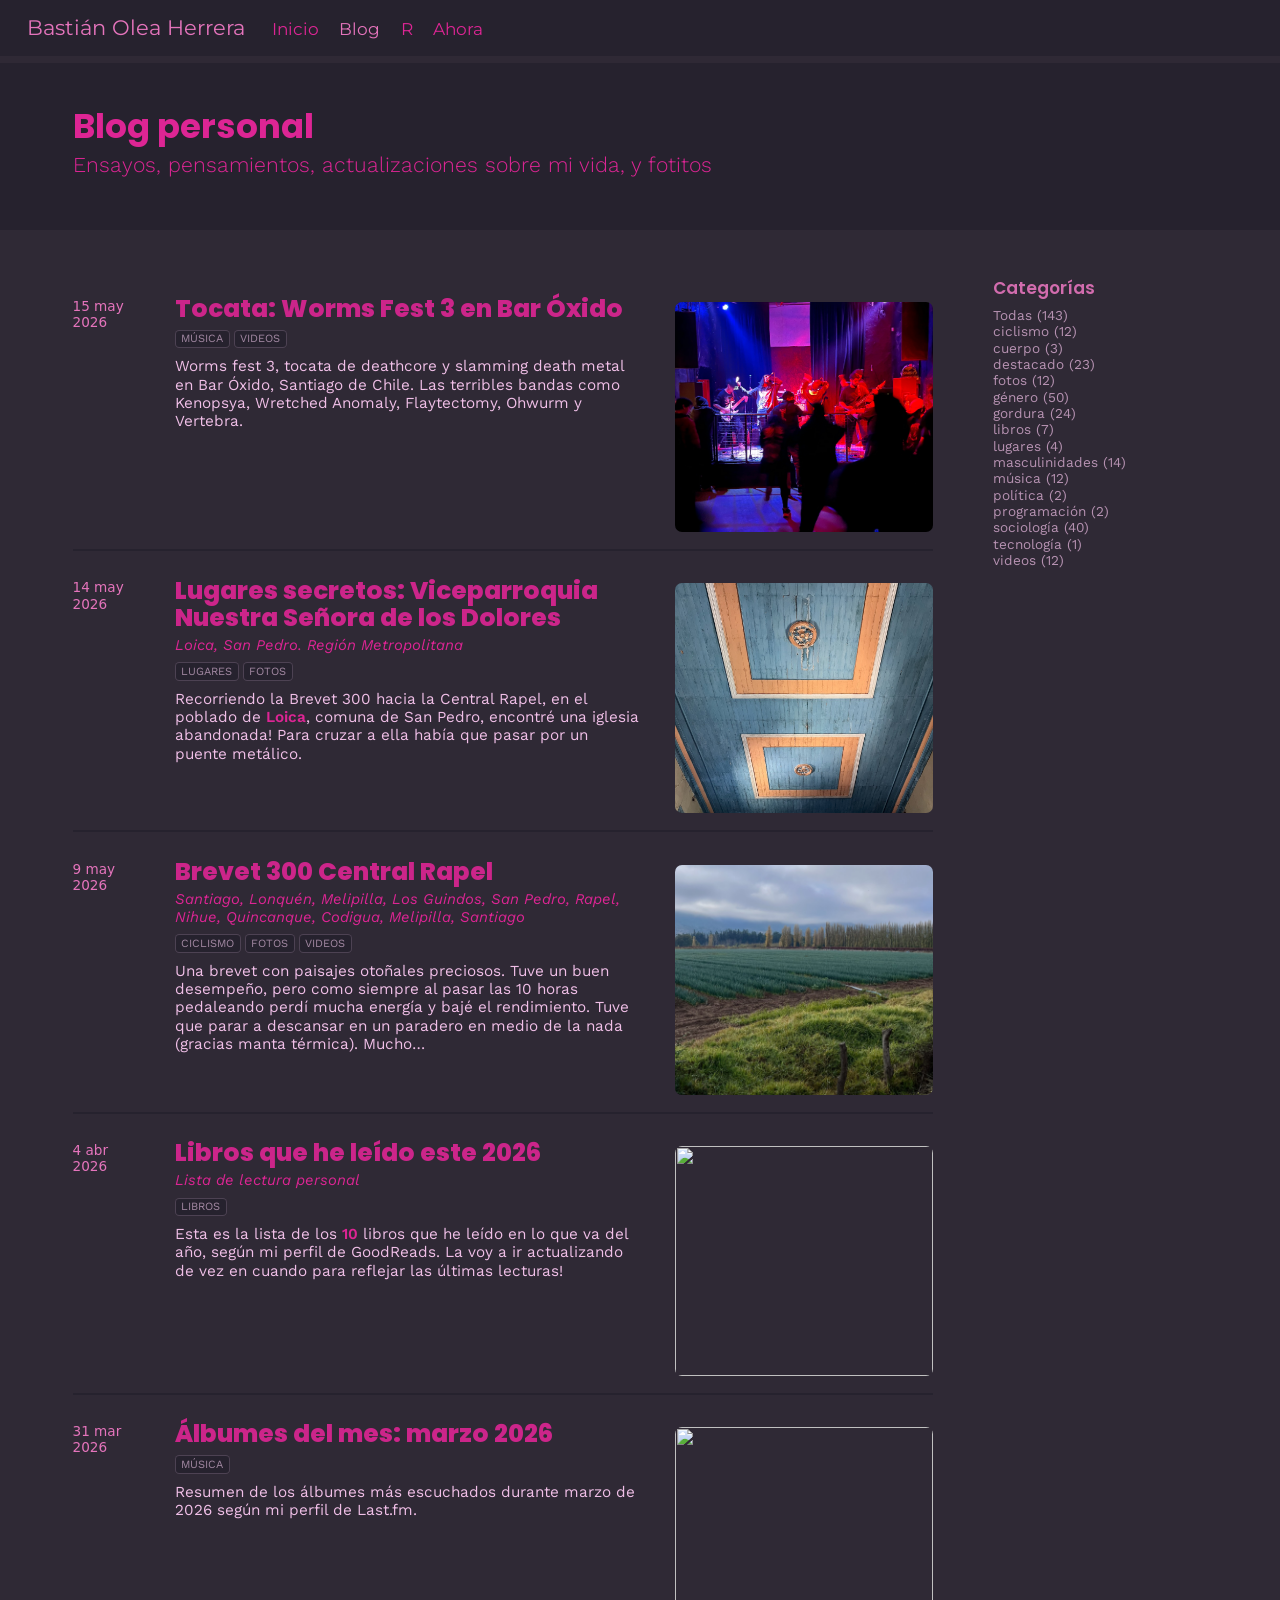
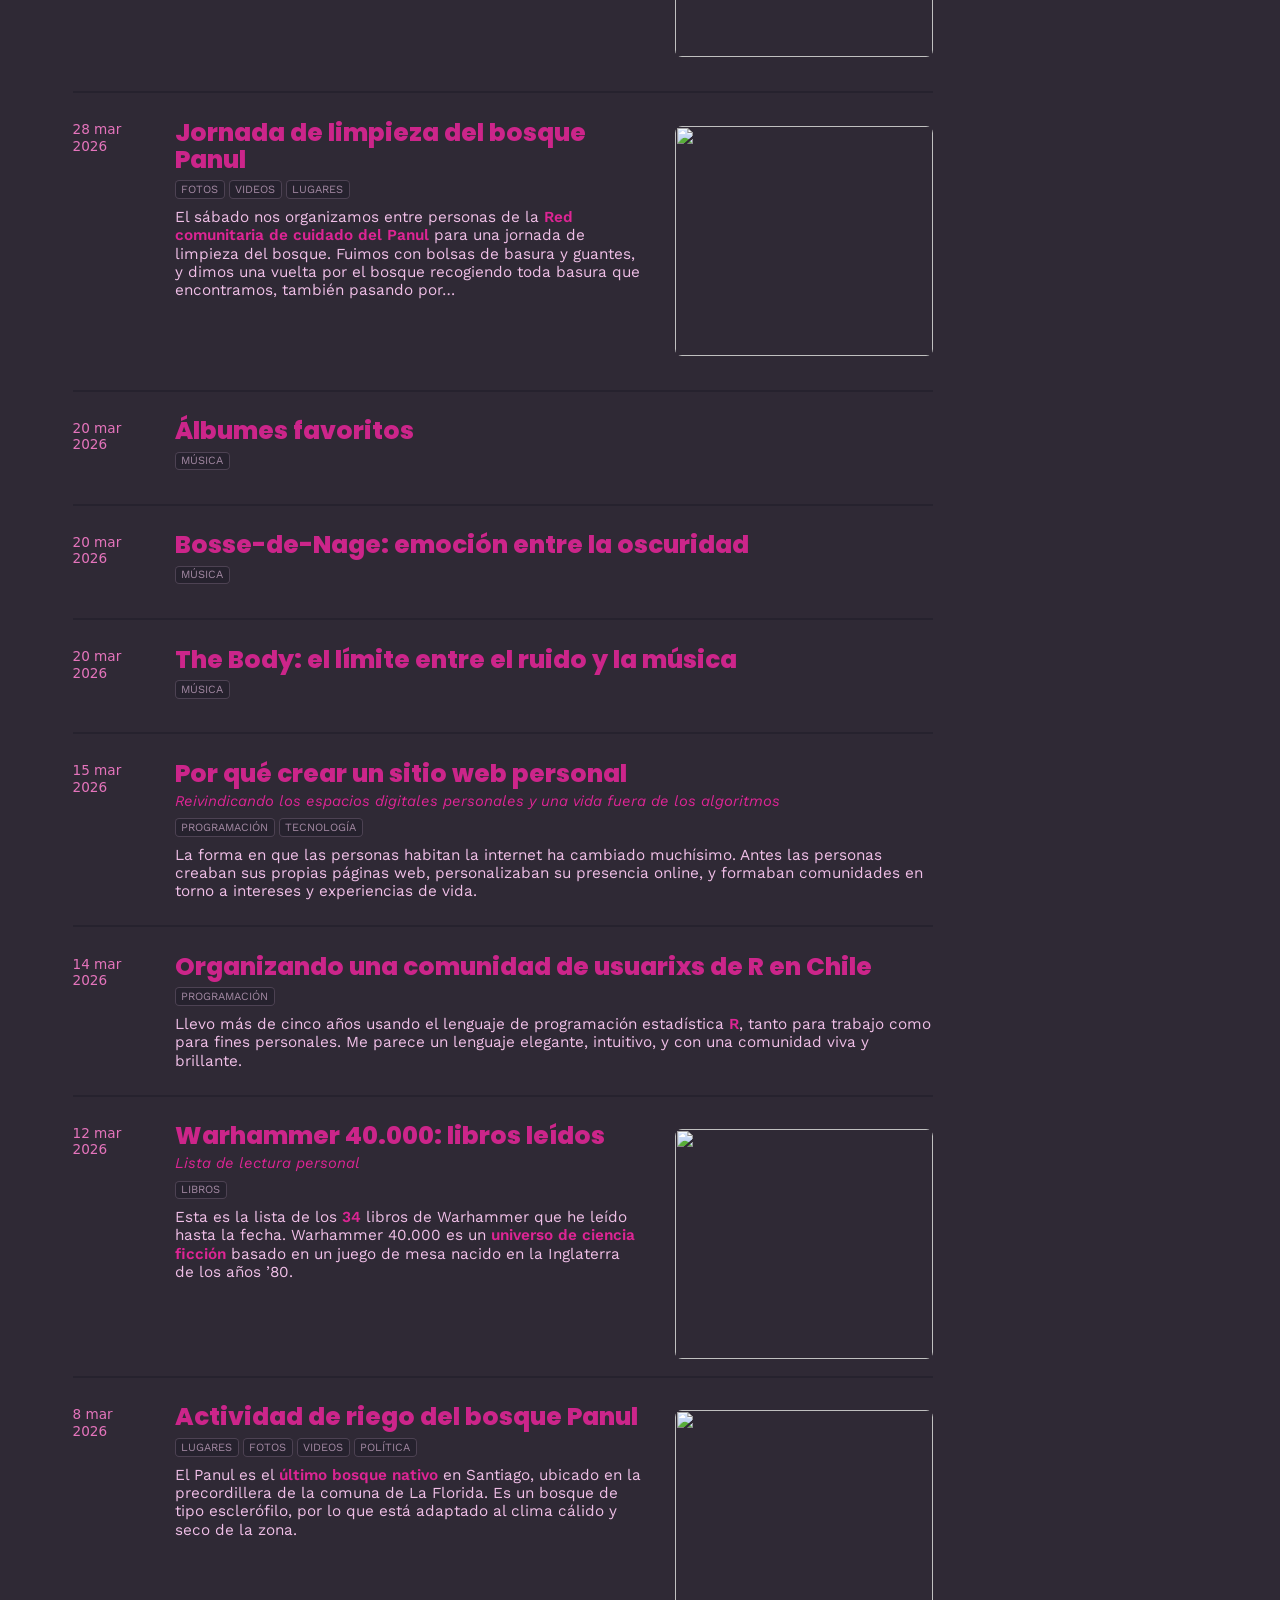
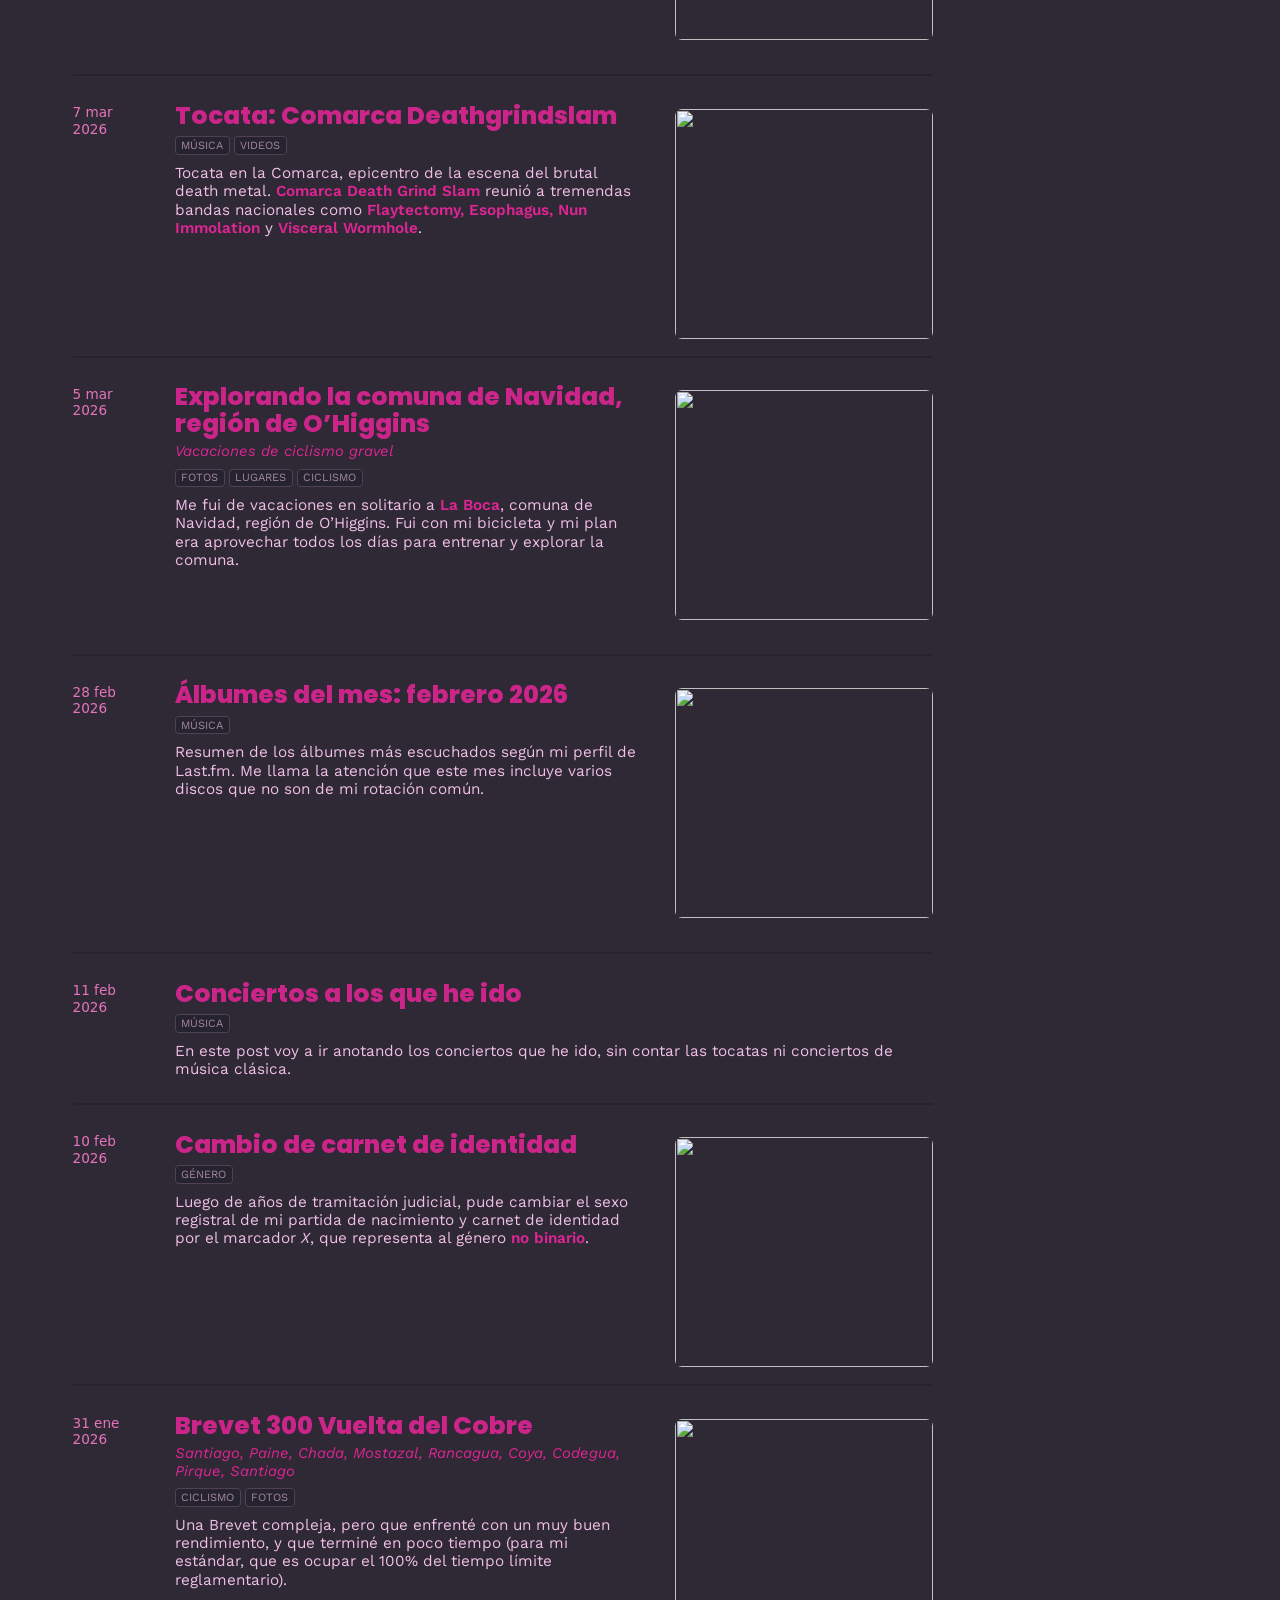
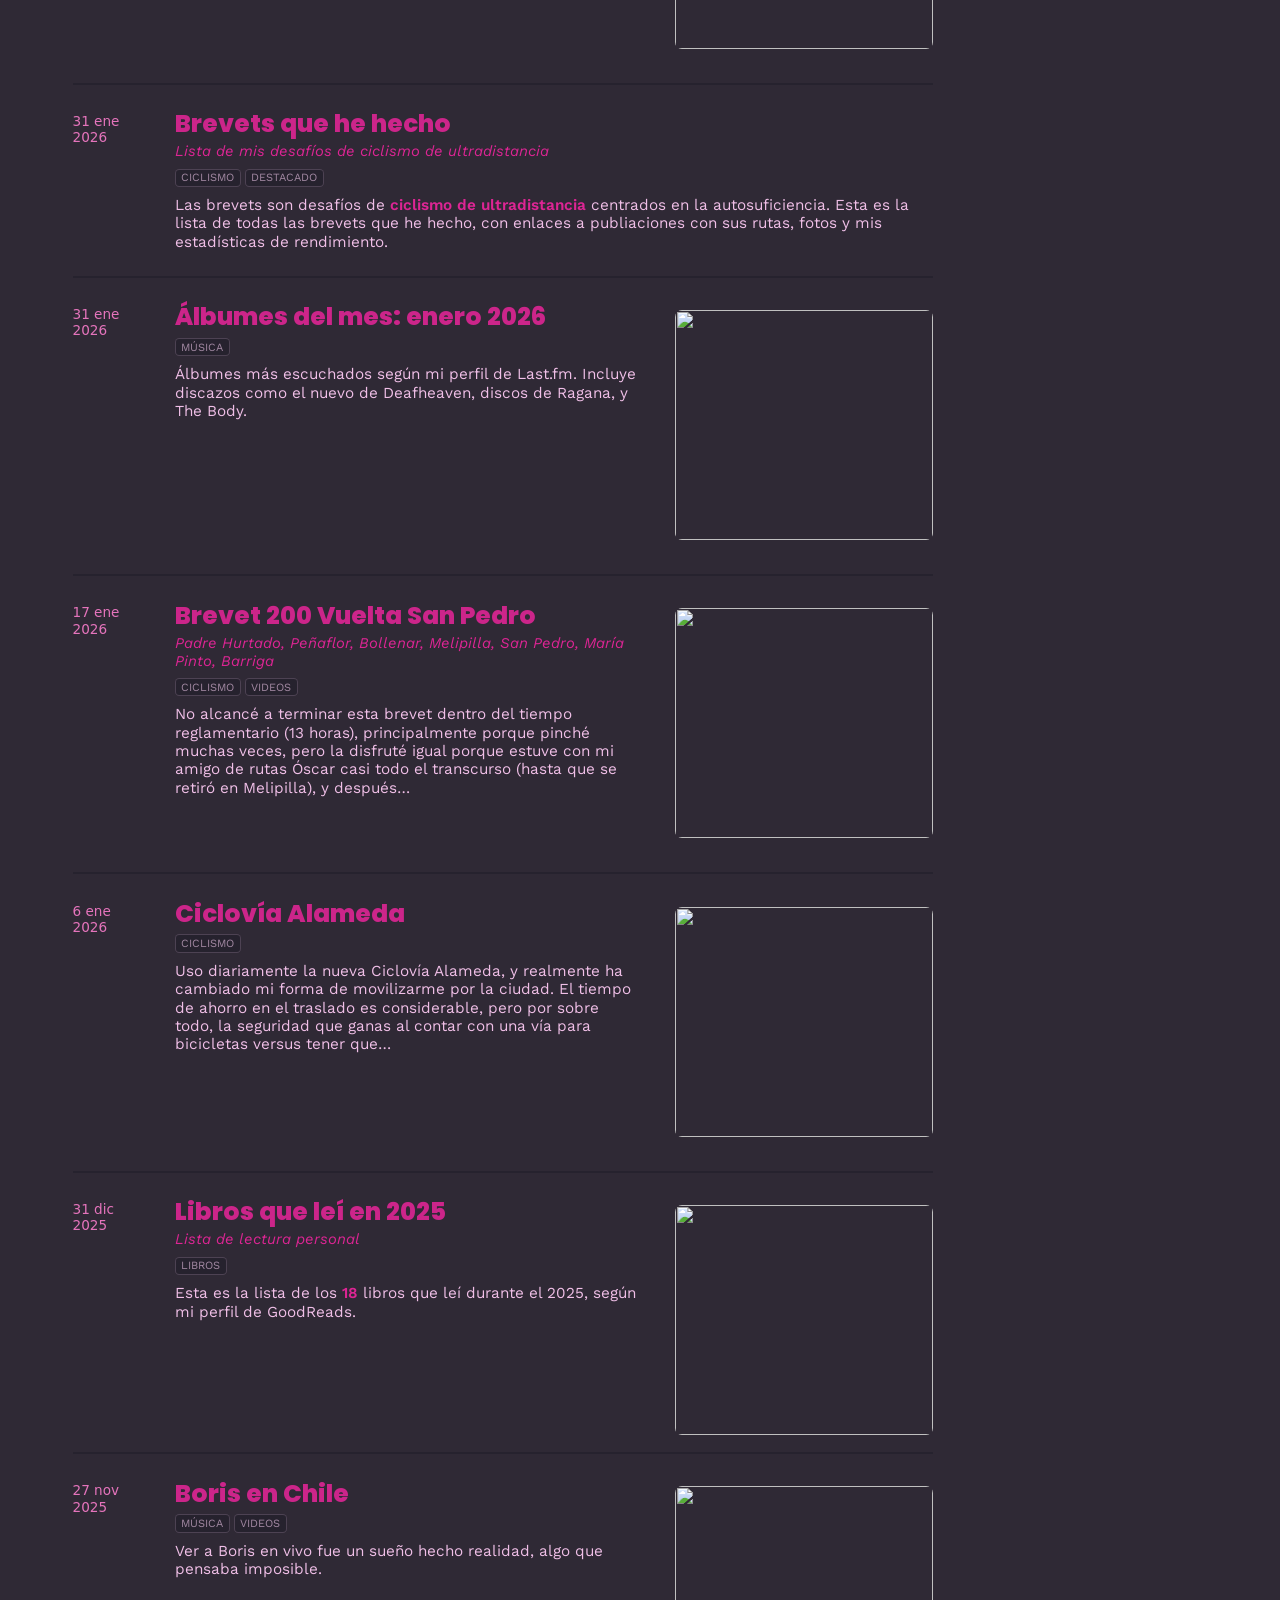
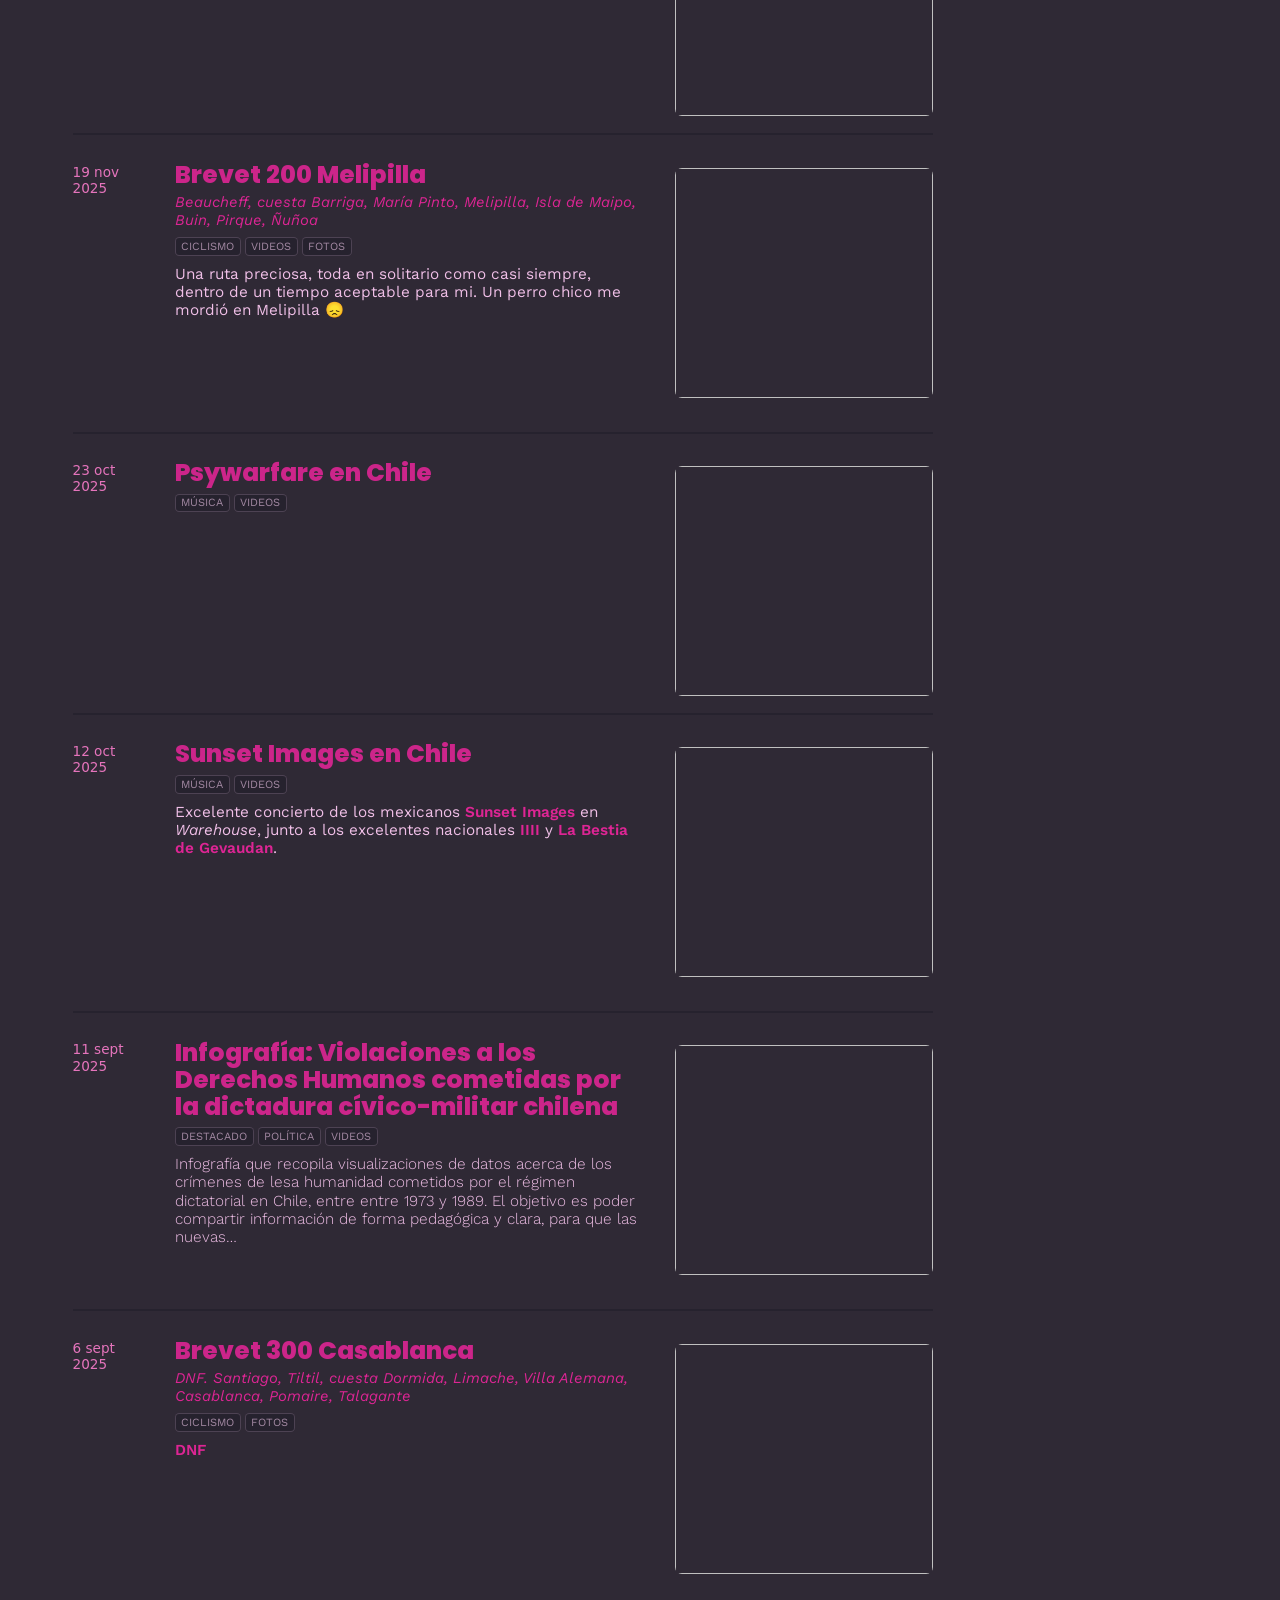
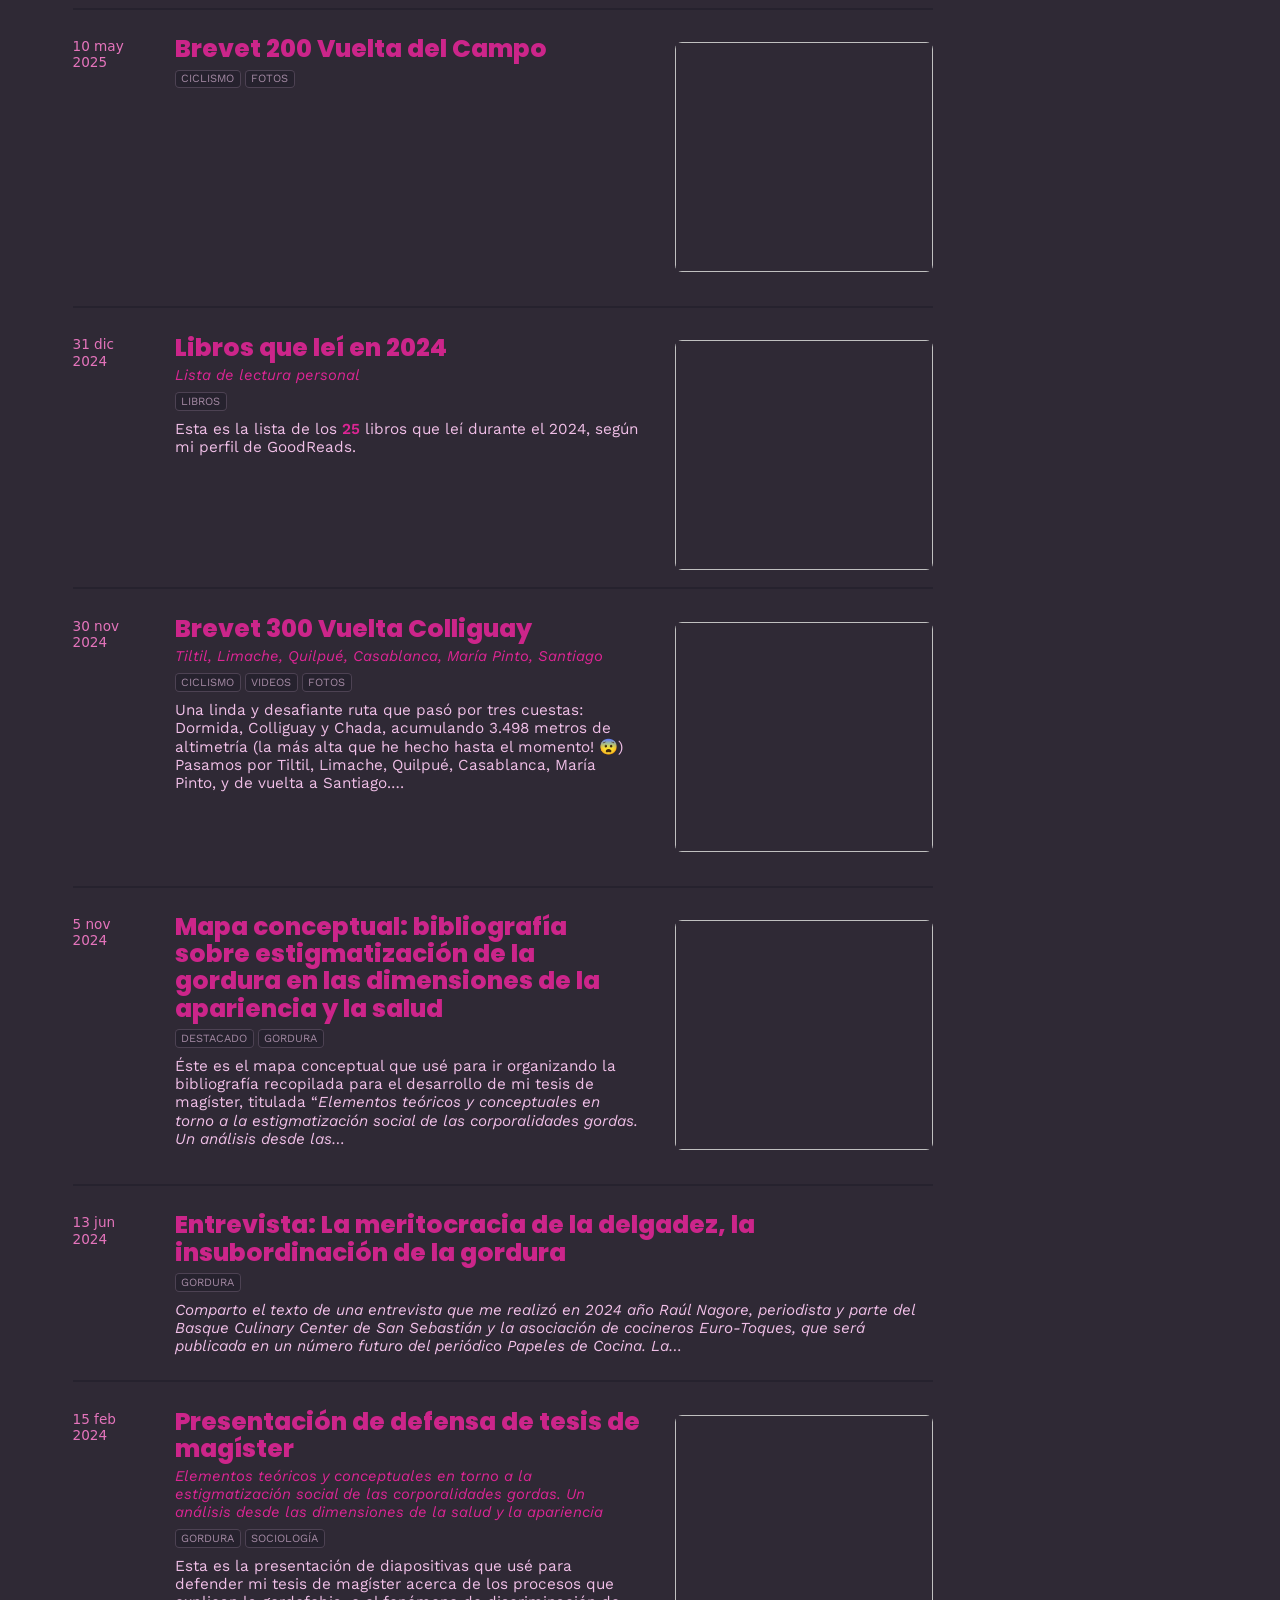
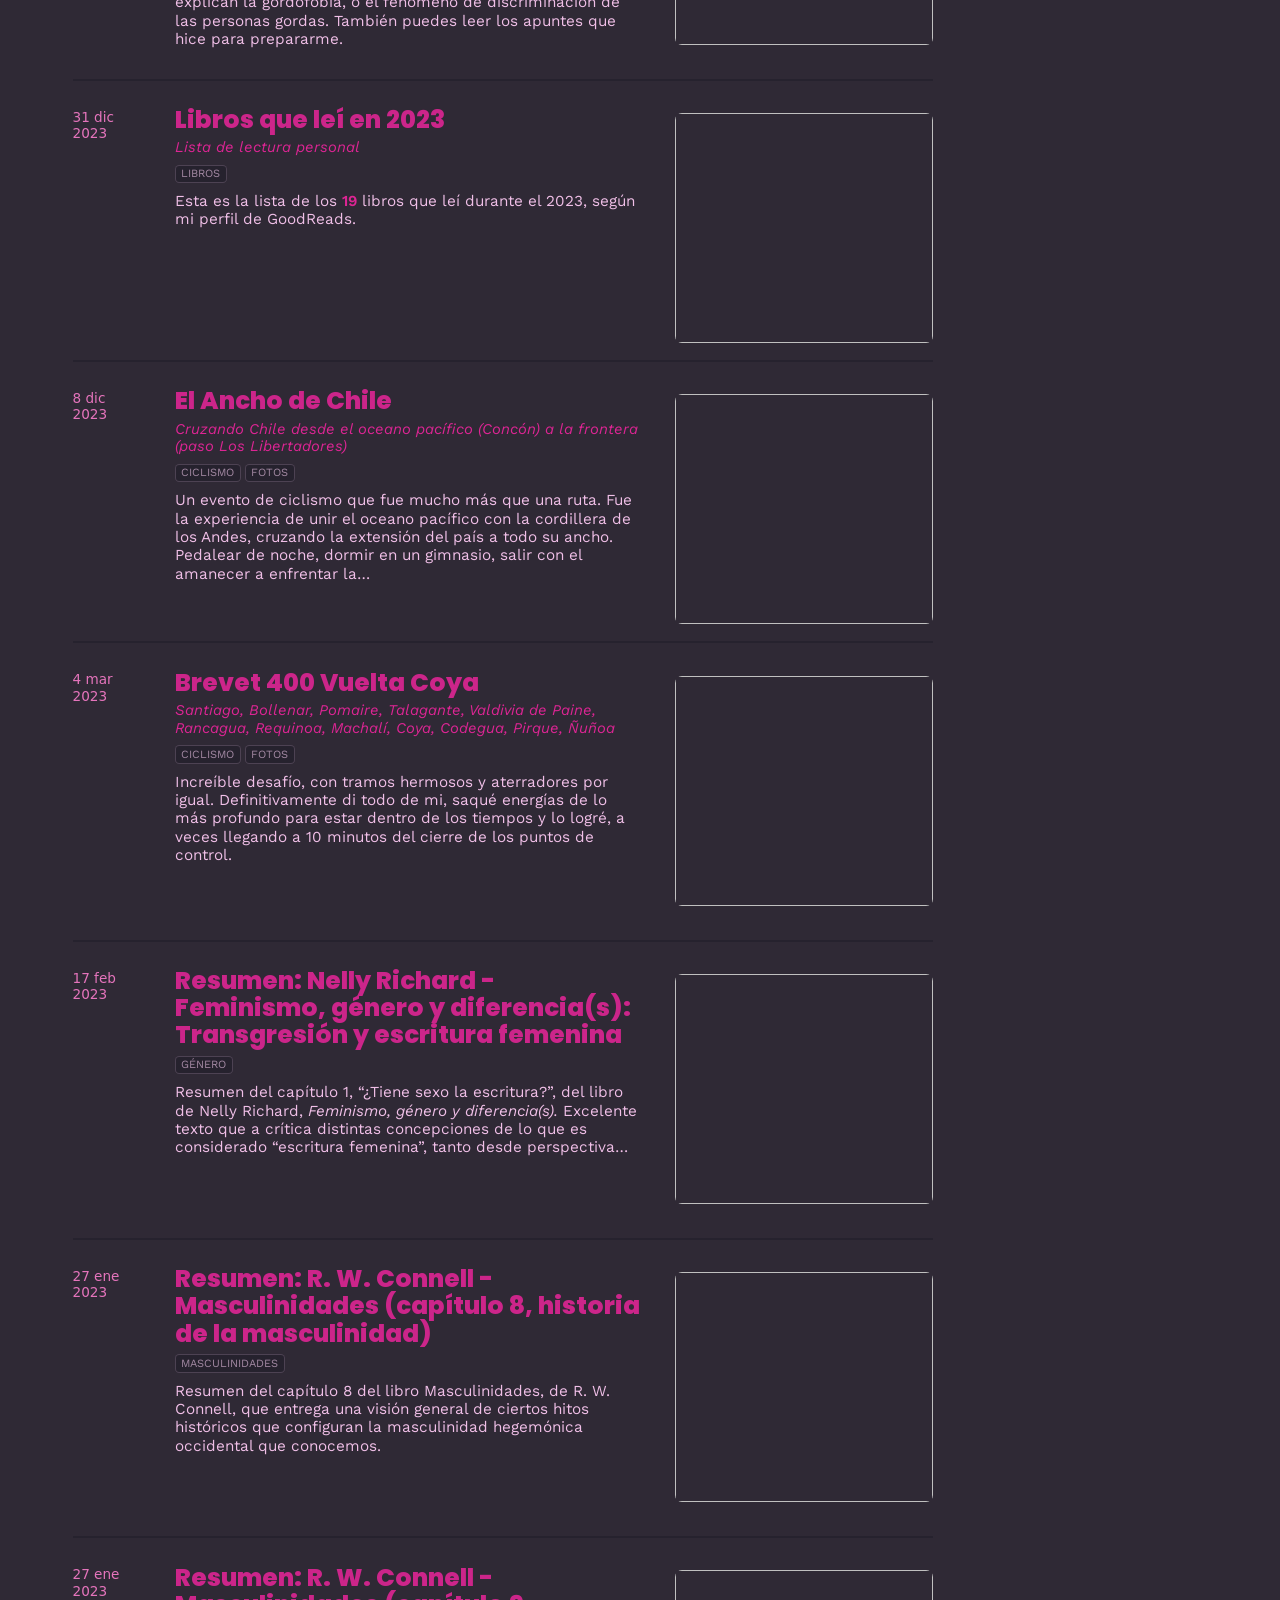
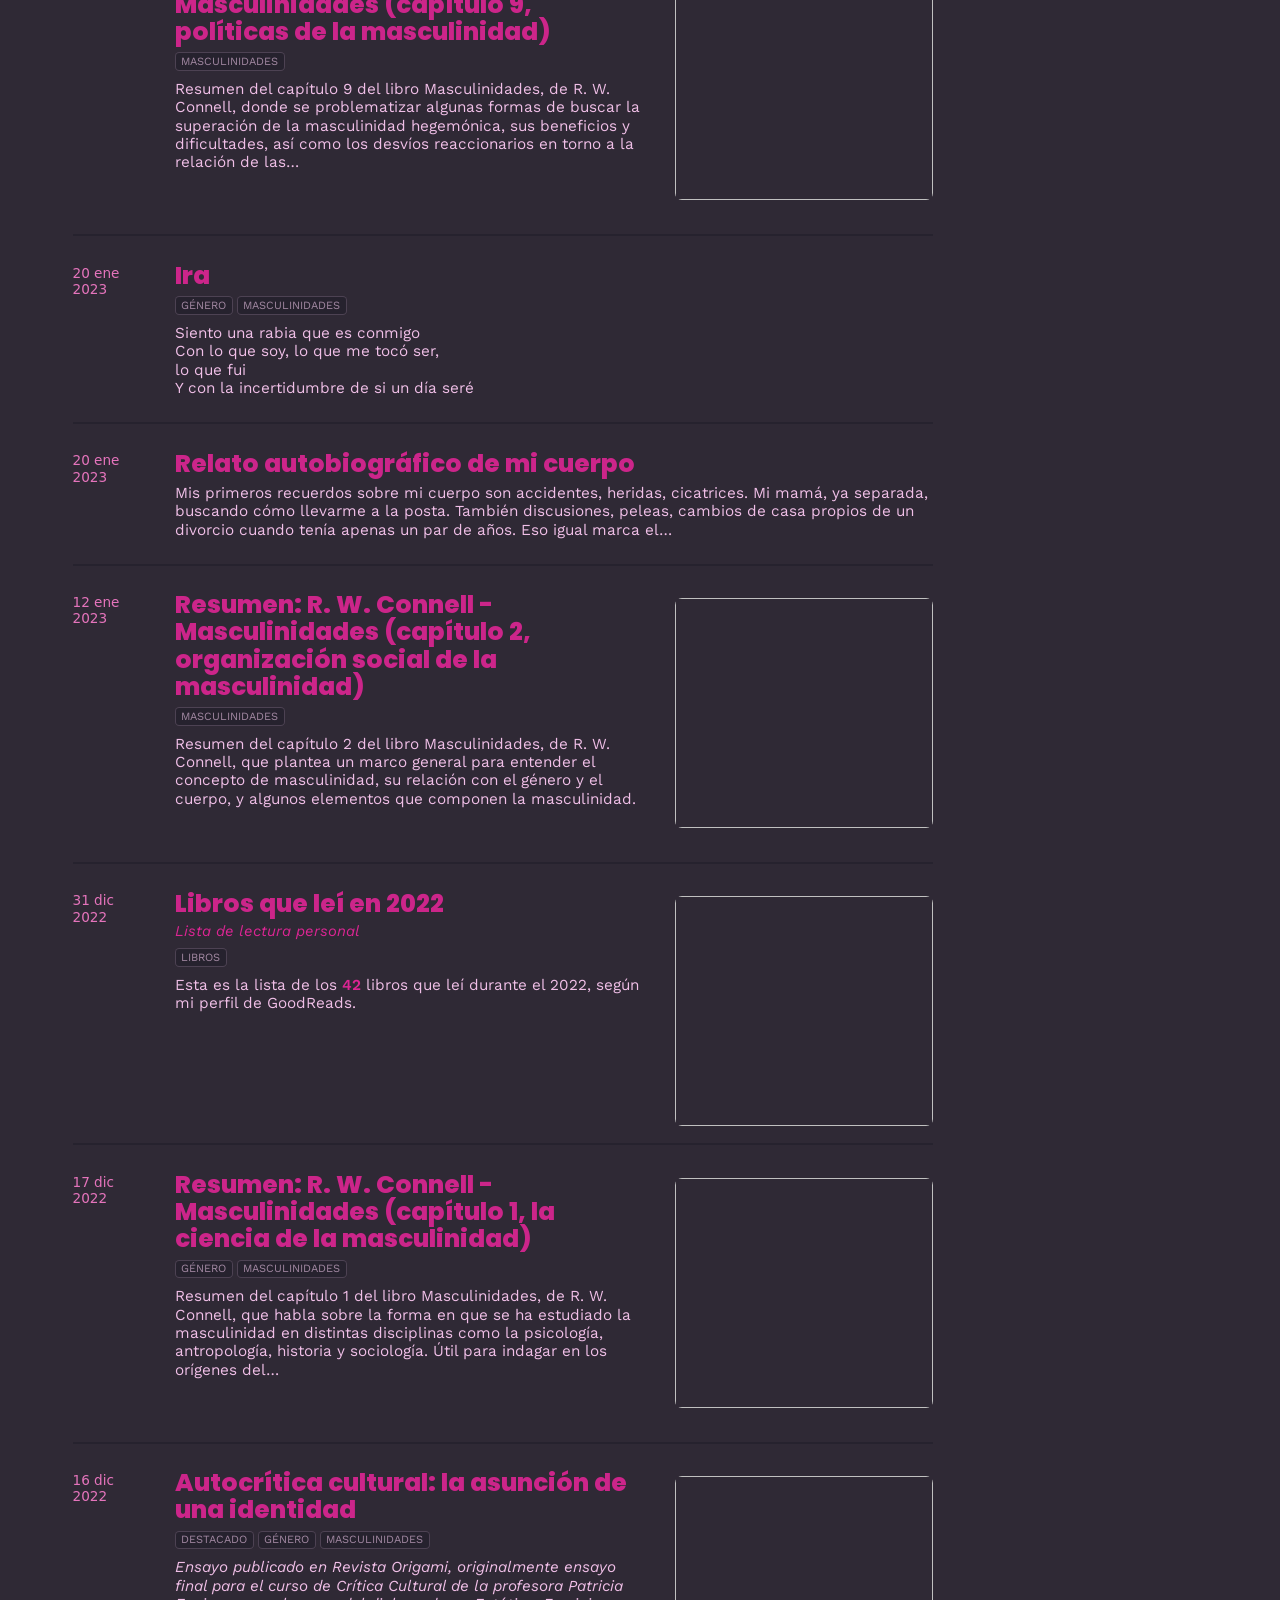
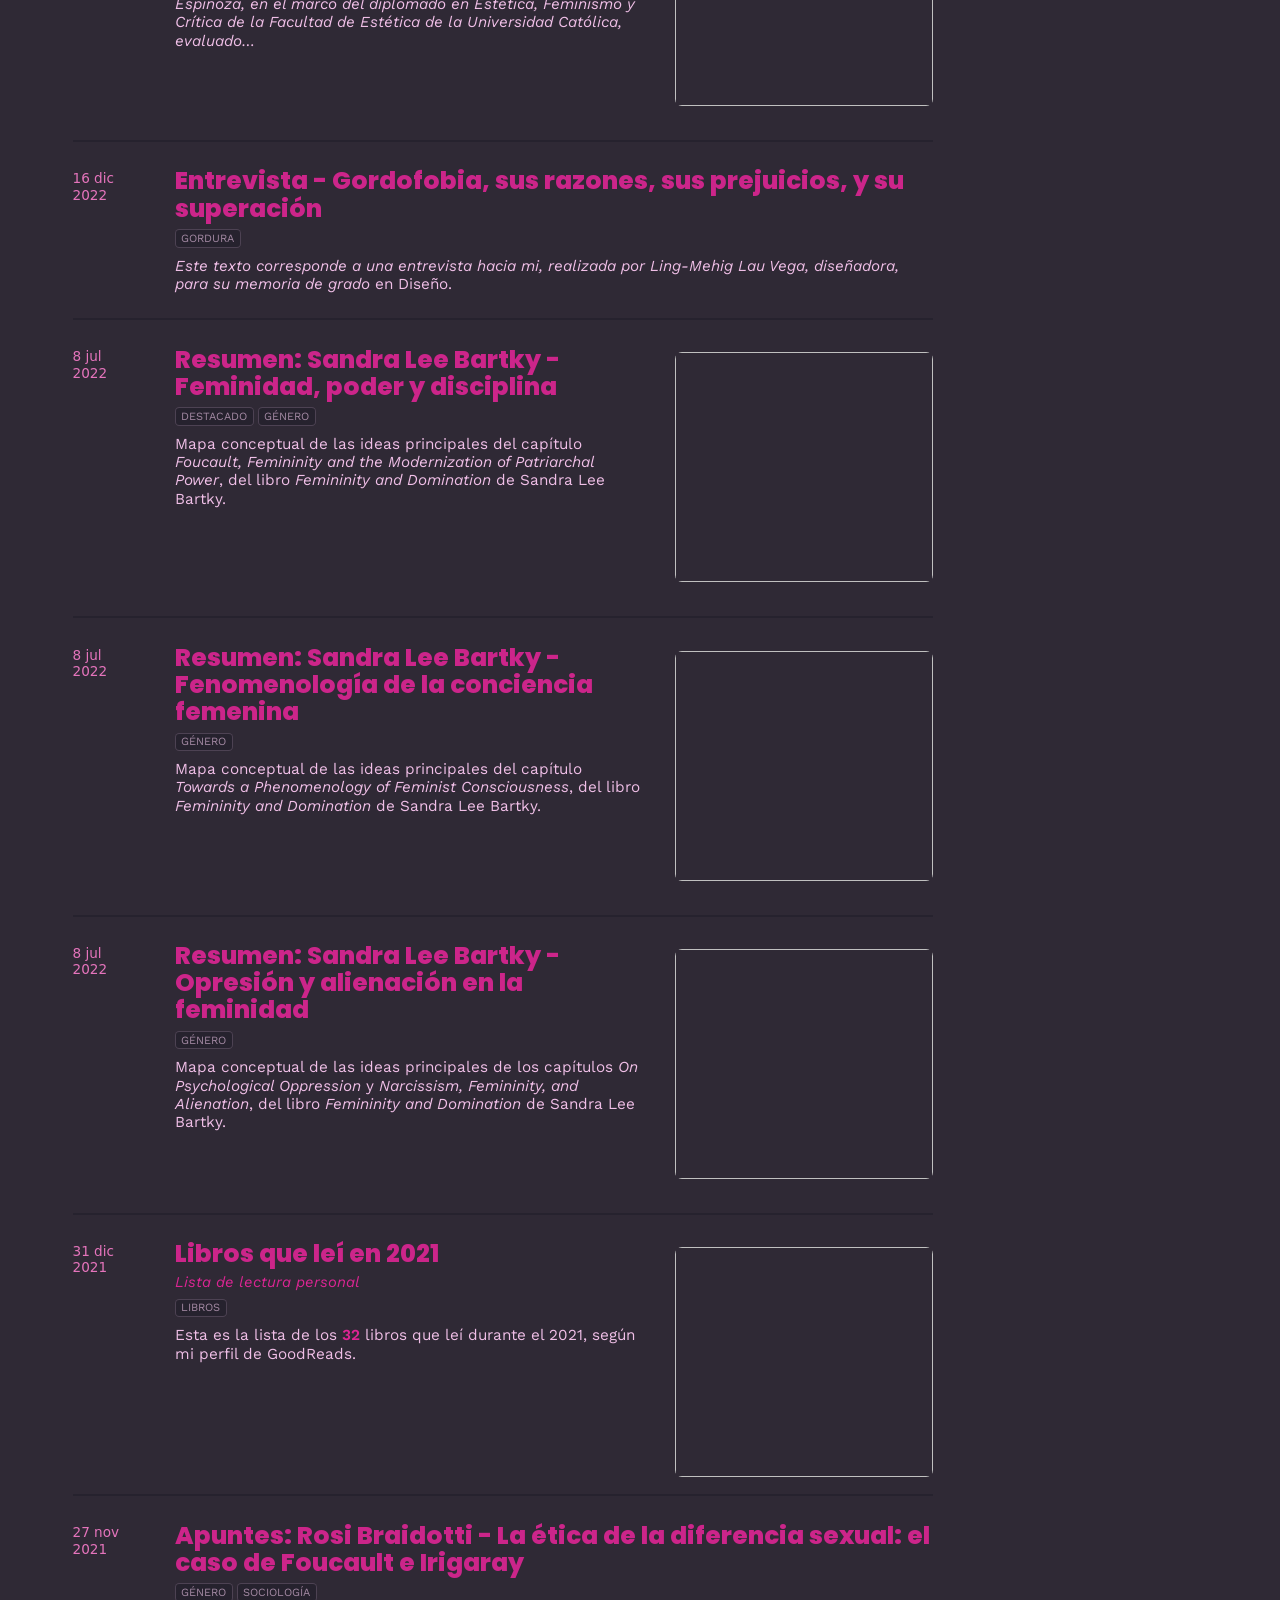
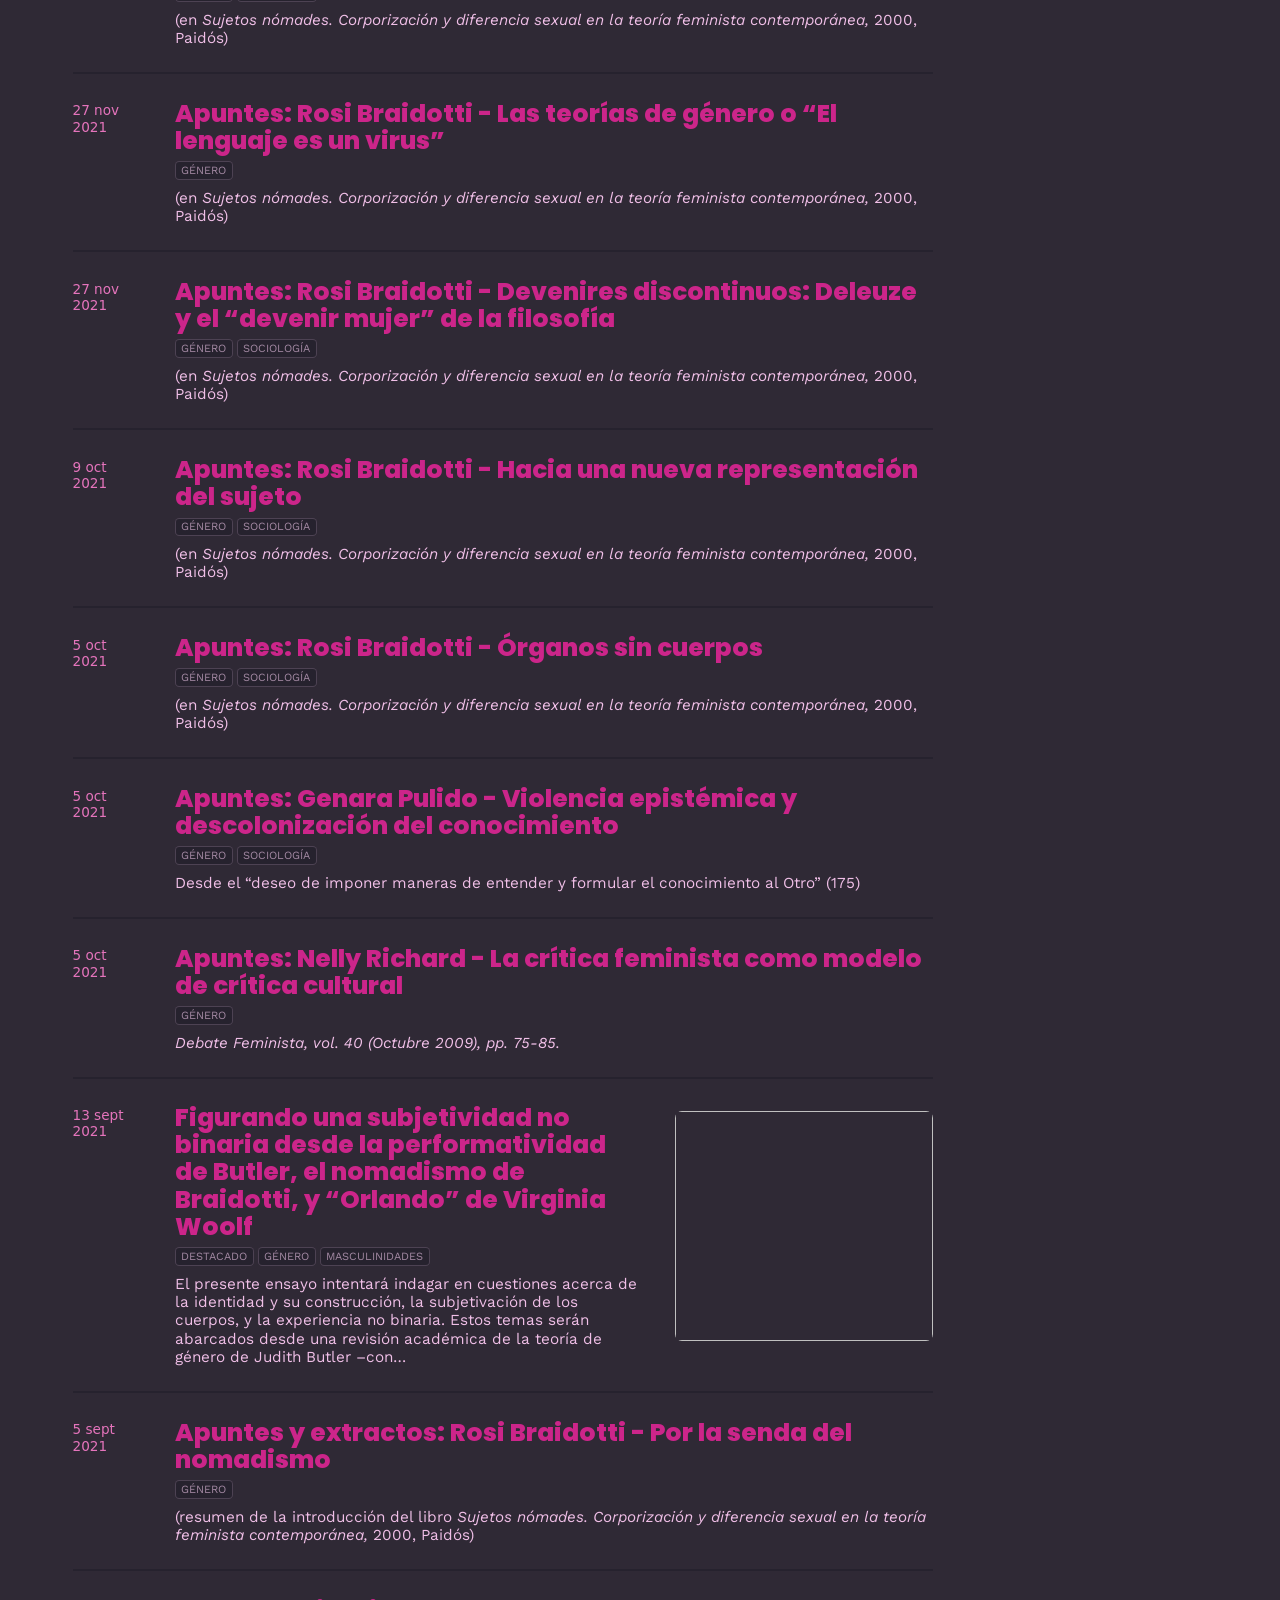
==== commit b2eed651: "publicación tocata" ====
--- a/docs/blog.html
+++ b/docs/blog.html
@@ -136,11 +136,11 @@
 
 <link rel="alternate" type="application/rss+xml" title="Bastián Olea Herrera" href="blog.xml" data-external="1"><meta property="og:title" content="Blog personal – Bastián Olea Herrera">
 <meta property="og:description" content="Ensayos, pensamientos, actualizaciones sobre mi vida, y fotitos">
-<meta property="og:image" content="https://bastimapache.cl/posts/explorando_loica/parroquia_loica_7.jpeg">
+<meta property="og:image" content="https://bastimapache.cl/posts/musica/tocata_2026-05-15/IMG_1914.jpeg">
 <meta property="og:site_name" content="Bastián Olea Herrera">
 <meta name="twitter:title" content="Blog personal – Bastián Olea Herrera">
 <meta name="twitter:description" content="Ensayos, pensamientos, actualizaciones sobre mi vida, y fotitos">
-<meta name="twitter:image" content="https://bastimapache.cl/posts/explorando_loica/parroquia_loica_7.jpeg">
+<meta name="twitter:image" content="https://bastimapache.cl/posts/musica/tocata_2026-05-15/IMG_1914.jpeg">
 <meta name="twitter:site" content="@bastimapache">
 <meta name="twitter:card" content="summary_large_image">
 </head>
@@ -225,7 +225,7 @@
 <!-- margin-sidebar -->
     <div id="quarto-margin-sidebar" class="sidebar margin-sidebar">
         
-    <h5 class="quarto-listing-category-title">Categorías</h5><div class="quarto-listing-category category-default"><div class="category" data-category="">Todas <span class="quarto-category-count">(142)</span></div><div class="category" data-category="Y2ljbGlzbW8=">ciclismo <span class="quarto-category-count">(12)</span></div><div class="category" data-category="ZGVzdGFjYWRv">destacado <span class="quarto-category-count">(21)</span></div><div class="category" data-category="Zm90b3M=">fotos <span class="quarto-category-count">(12)</span></div><div class="category" data-category="ZyVDMyVBOW5lcm8=">género <span class="quarto-category-count">(50)</span></div><div class="category" data-category="Z29yZHVyYQ==">gordura <span class="quarto-category-count">(29)</span></div><div class="category" data-category="bGlicm9z">libros <span class="quarto-category-count">(7)</span></div><div class="category" data-category="bHVnYXJlcw==">lugares <span class="quarto-category-count">(4)</span></div><div class="category" data-category="bWFzY3VsaW5pZGFkZXM=">masculinidades <span class="quarto-category-count">(14)</span></div><div class="category" data-category="bSVDMyVCQXNpY2E=">música <span class="quarto-category-count">(11)</span></div><div class="category" data-category="cG9sJUMzJUFEdGljYQ==">política <span class="quarto-category-count">(2)</span></div><div class="category" data-category="cHJvZ3JhbWFjaSVDMyVCM24=">programación <span class="quarto-category-count">(2)</span></div><div class="category" data-category="c29jaW9sb2clQzMlQURh">sociología <span class="quarto-category-count">(40)</span></div><div class="category" data-category="dGVjbm9sb2clQzMlQURh">tecnología <span class="quarto-category-count">(1)</span></div><div class="category" data-category="dmlkZW9z">videos <span class="quarto-category-count">(11)</span></div></div></div>
+    <h5 class="quarto-listing-category-title">Categorías</h5><div class="quarto-listing-category category-default"><div class="category" data-category="">Todas <span class="quarto-category-count">(143)</span></div><div class="category" data-category="Y2ljbGlzbW8=">ciclismo <span class="quarto-category-count">(12)</span></div><div class="category" data-category="Y3VlcnBv">cuerpo <span class="quarto-category-count">(3)</span></div><div class="category" data-category="ZGVzdGFjYWRv">destacado <span class="quarto-category-count">(23)</span></div><div class="category" data-category="Zm90b3M=">fotos <span class="quarto-category-count">(12)</span></div><div class="category" data-category="ZyVDMyVBOW5lcm8=">género <span class="quarto-category-count">(50)</span></div><div class="category" data-category="Z29yZHVyYQ==">gordura <span class="quarto-category-count">(24)</span></div><div class="category" data-category="bGlicm9z">libros <span class="quarto-category-count">(7)</span></div><div class="category" data-category="bHVnYXJlcw==">lugares <span class="quarto-category-count">(4)</span></div><div class="category" data-category="bWFzY3VsaW5pZGFkZXM=">masculinidades <span class="quarto-category-count">(14)</span></div><div class="category" data-category="bSVDMyVCQXNpY2E=">música <span class="quarto-category-count">(12)</span></div><div class="category" data-category="cG9sJUMzJUFEdGljYQ==">política <span class="quarto-category-count">(2)</span></div><div class="category" data-category="cHJvZ3JhbWFjaSVDMyVCM24=">programación <span class="quarto-category-count">(2)</span></div><div class="category" data-category="c29jaW9sb2clQzMlQURh">sociología <span class="quarto-category-count">(40)</span></div><div class="category" data-category="dGVjbm9sb2clQzMlQURh">tecnología <span class="quarto-category-count">(1)</span></div><div class="category" data-category="dmlkZW9z">videos <span class="quarto-category-count">(12)</span></div></div></div>
 <!-- main -->
 <main class="content quarto-banner-title-block column-page-left" id="quarto-document-content">
 
@@ -239,7 +239,39 @@
 
 <div class="quarto-listing quarto-listing-container-default" id="listing-listing">
 <div class="list quarto-listing-default">
-<div class="quarto-post image-right" data-index="0" data-categories="bHVnYXJlcyUyQ2ZvdG9z" data-listing-date-sort="1778731200000" data-listing-file-modified-sort="1778806835374" data-listing-date-modified-sort="NaN" data-listing-reading-time-sort="2" data-listing-word-count-sort="251">
+<div class="quarto-post image-right" data-index="0" data-categories="bSVDMyVCQXNpY2ElMkN2aWRlb3M=" data-listing-date-sort="1778817600000" data-listing-file-modified-sort="1779592964400" data-listing-date-modified-sort="NaN" data-listing-reading-time-sort="1" data-listing-word-count-sort="34">
+<div class="thumbnail"><a href="./posts/musica/tocata_2026-05-15/index.html" class="no-external">
+
+<img loading="lazy" src="./posts/musica/tocata_2026-05-15/IMG_1914.jpeg" class="thumbnail-image" style="height: 230px;">
+
+</a></div>
+<div class="body">
+<h3 class="no-anchor listing-title">
+<a href="./posts/musica/tocata_2026-05-15/index.html" class="no-external">Tocata: Worms Fest 3 en Bar Óxido</a>
+</h3>
+<div class="listing-subtitle">
+<a href="./posts/musica/tocata_2026-05-15/index.html" class="no-external"></a>
+</div>
+<div class="listing-categories">
+
+<div class="listing-category" onclick="window.quartoListingCategory('bSVDMyVCQXNpY2E='); return false;">música</div>
+
+<div class="listing-category" onclick="window.quartoListingCategory('dmlkZW9z'); return false;">videos</div>
+
+</div>
+<div class="delink listing-description"><a href="./posts/musica/tocata_2026-05-15/index.html" class="no-external">
+Worms fest 3, tocata de deathcore y slamming death metal en Bar Óxido, Santiago de Chile. Las terribles bandas como Kenopsya, Wretched Anomaly, Flaytectomy, Ohwurm y Vertebra.
+</a></div>
+</div>
+<div class="metadata">
+<a href="./posts/musica/tocata_2026-05-15/index.html" class="no-external">
+<div class="listing-date">
+15 may 2026
+</div>
+</a>
+</div>
+</div>
+<div class="quarto-post image-right" data-index="1" data-categories="bHVnYXJlcyUyQ2ZvdG9z" data-listing-date-sort="1778731200000" data-listing-file-modified-sort="1778806835374" data-listing-date-modified-sort="NaN" data-listing-reading-time-sort="2" data-listing-word-count-sort="251">
 <div class="thumbnail"><a href="./posts/explorando_loica/index.html" class="no-external">
 
 <img loading="lazy" src="./posts/explorando_loica/parroquia_loica_7.jpeg" class="thumbnail-image" style="height: 230px;">
@@ -271,7 +303,7 @@
 </a>
 </div>
 </div>
-<div class="quarto-post image-right" data-index="1" data-categories="Y2ljbGlzbW8lMkNmb3RvcyUyQ3ZpZGVvcw==" data-listing-date-sort="1778299200000" data-listing-file-modified-sort="1778807486815" data-listing-date-modified-sort="NaN" data-listing-reading-time-sort="4" data-listing-word-count-sort="766">
+<div class="quarto-post image-right" data-index="2" data-categories="Y2ljbGlzbW8lMkNmb3RvcyUyQ3ZpZGVvcw==" data-listing-date-sort="1778299200000" data-listing-file-modified-sort="1778807486815" data-listing-date-modified-sort="NaN" data-listing-reading-time-sort="4" data-listing-word-count-sort="766">
 <div class="thumbnail"><a href="./posts/brevet/brevet_300_rapel/index.html" class="no-external">
 
 <img loading="lazy" src="./posts/brevet/brevet_300_rapel/brevet_300_rapel_4.jpeg" class="thumbnail-image" style="height: 230px;">
@@ -305,7 +337,7 @@
 </a>
 </div>
 </div>
-<div class="quarto-post image-right" data-index="2" data-categories="bGlicm9z" data-listing-date-sort="1775271600000" data-listing-file-modified-sort="1775350595847" data-listing-date-modified-sort="NaN" data-listing-reading-time-sort="4" data-listing-word-count-sort="668">
+<div class="quarto-post image-right" data-index="3" data-categories="bGlicm9z" data-listing-date-sort="1775271600000" data-listing-file-modified-sort="1775350595847" data-listing-date-modified-sort="NaN" data-listing-reading-time-sort="4" data-listing-word-count-sort="668">
 <div class="thumbnail"><a href="./posts/libros/libros_2026/index.html" class="no-external">
 
 <img loading="lazy" src="./posts/libros/libros_2026/bastimapache_mosaico_libros_2026.jpg" class="thumbnail-image" style="height: 230px;">
@@ -335,7 +367,7 @@
 </a>
 </div>
 </div>
-<div class="quarto-post image-right" data-index="3" data-categories="bSVDMyVCQXNpY2E=" data-listing-date-sort="1774926000000" data-listing-file-modified-sort="1775258077444" data-listing-date-modified-sort="NaN" data-listing-reading-time-sort="1" data-listing-word-count-sort="100">
+<div class="quarto-post image-right" data-index="4" data-categories="bSVDMyVCQXNpY2E=" data-listing-date-sort="1774926000000" data-listing-file-modified-sort="1775258077444" data-listing-date-modified-sort="NaN" data-listing-reading-time-sort="1" data-listing-word-count-sort="100">
 <div class="thumbnail"><a href="./posts/musica/albumes_2026-03/index.html" class="no-external">
 
 <p class="card-img-top"><img loading='lazy' src="posts/musica/albumes_2026-03/lastfm-bastimapache-album-grid-2025-03.jpg" style="height: 230px;"  class="thumbnail-image card-img"/></p>
@@ -365,7 +397,7 @@
 </a>
 </div>
 </div>
-<div class="quarto-post image-right" data-index="4" data-categories="Zm90b3MlMkN2aWRlb3MlMkNsdWdhcmVz" data-listing-date-sort="1774666800000" data-listing-file-modified-sort="1774832168330" data-listing-date-modified-sort="NaN" data-listing-reading-time-sort="1" data-listing-word-count-sort="152">
+<div class="quarto-post image-right" data-index="5" data-categories="Zm90b3MlMkN2aWRlb3MlMkNsdWdhcmVz" data-listing-date-sort="1774666800000" data-listing-file-modified-sort="1774832168330" data-listing-date-modified-sort="NaN" data-listing-reading-time-sort="1" data-listing-word-count-sort="152">
 <div class="thumbnail"><a href="./posts/2026-03-29/index.html" class="no-external">
 
 <p class="card-img-top"><img loading='lazy' src="posts/2026-03-29/bosque_panul.jpeg" style="height: 230px;"  class="thumbnail-image card-img"/></p>
@@ -399,7 +431,7 @@
 </a>
 </div>
 </div>
-<div class="quarto-post image-right" data-index="5" data-categories="bSVDMyVCQXNpY2E=" data-listing-date-sort="1773975600000" data-listing-file-modified-sort="1778803552065" data-listing-date-modified-sort="NaN" data-listing-reading-time-sort="1" data-listing-word-count-sort="89">
+<div class="quarto-post image-right" data-index="6" data-categories="bSVDMyVCQXNpY2E=" data-listing-date-sort="1773975600000" data-listing-file-modified-sort="1778803552065" data-listing-date-modified-sort="NaN" data-listing-reading-time-sort="1" data-listing-word-count-sort="89">
 <div class="thumbnail"><a href="./posts/musica/albumes_favoritos/index.html" class="no-external">
 
 <div class="listing-item-img-placeholder card-img-top" style="height: 230px;">&nbsp;</div>
@@ -429,7 +461,7 @@
 </a>
 </div>
 </div>
-<div class="quarto-post image-right" data-index="6" data-categories="bSVDMyVCQXNpY2E=" data-listing-date-sort="1773975600000" data-listing-file-modified-sort="1774397170956" data-listing-date-modified-sort="NaN" data-listing-reading-time-sort="1" data-listing-word-count-sort="22">
+<div class="quarto-post image-right" data-index="7" data-categories="bSVDMyVCQXNpY2E=" data-listing-date-sort="1773975600000" data-listing-file-modified-sort="1774397170956" data-listing-date-modified-sort="NaN" data-listing-reading-time-sort="1" data-listing-word-count-sort="22">
 <div class="thumbnail"><a href="./posts/musica/bosse_de_nage/index.html" class="no-external">
 
 <div class="listing-item-img-placeholder card-img-top" style="height: 230px;">&nbsp;</div>
@@ -459,7 +491,7 @@
 </a>
 </div>
 </div>
-<div class="quarto-post image-right" data-index="7" data-categories="bSVDMyVCQXNpY2E=" data-listing-date-sort="1773975600000" data-listing-file-modified-sort="1774397170958" data-listing-date-modified-sort="NaN" data-listing-reading-time-sort="1" data-listing-word-count-sort="22">
+<div class="quarto-post image-right" data-index="8" data-categories="bSVDMyVCQXNpY2E=" data-listing-date-sort="1773975600000" data-listing-file-modified-sort="1774397170958" data-listing-date-modified-sort="NaN" data-listing-reading-time-sort="1" data-listing-word-count-sort="22">
 <div class="thumbnail"><a href="./posts/musica/the_body/index.html" class="no-external">
 
 <div class="listing-item-img-placeholder card-img-top" style="height: 230px;">&nbsp;</div>
@@ -489,7 +521,7 @@
 </a>
 </div>
 </div>
-<div class="quarto-post image-right" data-index="8" data-categories="cHJvZ3JhbWFjaSVDMyVCM24lMkN0ZWNub2xvZyVDMyVBRGE=" data-listing-date-sort="1773543600000" data-listing-file-modified-sort="1774310015382" data-listing-date-modified-sort="NaN" data-listing-reading-time-sort="3" data-listing-word-count-sort="547">
+<div class="quarto-post image-right" data-index="9" data-categories="cHJvZ3JhbWFjaSVDMyVCM24lMkN0ZWNub2xvZyVDMyVBRGE=" data-listing-date-sort="1773543600000" data-listing-file-modified-sort="1774310015382" data-listing-date-modified-sort="NaN" data-listing-reading-time-sort="3" data-listing-word-count-sort="547">
 <div class="thumbnail"><a href="./posts/introduccion/introduccion.html" class="no-external">
 
 <div class="listing-item-img-placeholder card-img-top" style="height: 230px;">&nbsp;</div>
@@ -521,7 +553,7 @@
 </a>
 </div>
 </div>
-<div class="quarto-post image-right" data-index="9" data-categories="cHJvZ3JhbWFjaSVDMyVCM24=" data-listing-date-sort="1773457200000" data-listing-file-modified-sort="1774309645932" data-listing-date-modified-sort="NaN" data-listing-reading-time-sort="2" data-listing-word-count-sort="313">
+<div class="quarto-post image-right" data-index="10" data-categories="cHJvZ3JhbWFjaSVDMyVCM24=" data-listing-date-sort="1773457200000" data-listing-file-modified-sort="1774309645932" data-listing-date-modified-sort="NaN" data-listing-reading-time-sort="2" data-listing-word-count-sort="313">
 <div class="thumbnail"><a href="./posts/grupo_usuarios_r/grupo_usuarios_r.html" class="no-external">
 
 <div class="listing-item-img-placeholder card-img-top" style="height: 230px;">&nbsp;</div>
@@ -551,7 +583,7 @@
 </a>
 </div>
 </div>
-<div class="quarto-post image-right" data-index="10" data-categories="bGlicm9z" data-listing-date-sort="1773284400000" data-listing-file-modified-sort="1774314202428" data-listing-date-modified-sort="NaN" data-listing-reading-time-sort="5" data-listing-word-count-sort="950">
+<div class="quarto-post image-right" data-index="11" data-categories="bGlicm9z" data-listing-date-sort="1773284400000" data-listing-file-modified-sort="1774314202428" data-listing-date-modified-sort="NaN" data-listing-reading-time-sort="5" data-listing-word-count-sort="950">
 <div class="thumbnail"><a href="./posts/libros/warhammer40k/index.html" class="no-external">
 
 <img loading="lazy" src="./posts/libros/warhammer40k/Imperial_Palace_Terra2.webp" class="thumbnail-image" style="height: 230px;">
@@ -581,7 +613,7 @@
 </a>
 </div>
 </div>
-<div class="quarto-post image-right" data-index="11" data-categories="bHVnYXJlcyUyQ2ZvdG9zJTJDdmlkZW9zJTJDcG9sJUMzJUFEdGljYQ==" data-listing-date-sort="1772938800000" data-listing-file-modified-sort="1774309412315" data-listing-date-modified-sort="NaN" data-listing-reading-time-sort="3" data-listing-word-count-sort="441">
+<div class="quarto-post image-right" data-index="12" data-categories="bHVnYXJlcyUyQ2ZvdG9zJTJDdmlkZW9zJTJDcG9sJUMzJUFEdGljYQ==" data-listing-date-sort="1772938800000" data-listing-file-modified-sort="1774309412315" data-listing-date-modified-sort="NaN" data-listing-reading-time-sort="3" data-listing-word-count-sort="441">
 <div class="thumbnail"><a href="./posts/2026-03-08/index.html" class="no-external">
 
 <p class="card-img-top"><img loading='lazy' src="posts/2026-03-08/panul_3.jpeg" style="height: 230px;"  class="thumbnail-image card-img"/></p>
@@ -617,7 +649,7 @@
 </a>
 </div>
 </div>
-<div class="quarto-post image-right" data-index="12" data-categories="bSVDMyVCQXNpY2ElMkN2aWRlb3M=" data-listing-date-sort="1772852400000" data-listing-file-modified-sort="1774397706819" data-listing-date-modified-sort="NaN" data-listing-reading-time-sort="1" data-listing-word-count-sort="54">
+<div class="quarto-post image-right" data-index="13" data-categories="bSVDMyVCQXNpY2ElMkN2aWRlb3M=" data-listing-date-sort="1772852400000" data-listing-file-modified-sort="1774397706819" data-listing-date-modified-sort="NaN" data-listing-reading-time-sort="1" data-listing-word-count-sort="54">
 <div class="thumbnail"><a href="./posts/musica/tocata_2026-03-07/index.html" class="no-external">
 
 <img loading="lazy" src="./posts/musica/tocata_2026-03-07/comarca.jpg" class="thumbnail-image" style="height: 230px;">
@@ -649,7 +681,7 @@
 </a>
 </div>
 </div>
-<div class="quarto-post image-right" data-index="13" data-categories="Zm90b3MlMkNsdWdhcmVzJTJDY2ljbGlzbW8=" data-listing-date-sort="1772679600000" data-listing-file-modified-sort="1774057430936" data-listing-date-modified-sort="NaN" data-listing-reading-time-sort="3" data-listing-word-count-sort="449">
+<div class="quarto-post image-right" data-index="14" data-categories="Zm90b3MlMkNsdWdhcmVzJTJDY2ljbGlzbW8=" data-listing-date-sort="1772679600000" data-listing-file-modified-sort="1774057430936" data-listing-date-modified-sort="NaN" data-listing-reading-time-sort="3" data-listing-word-count-sort="449">
 <div class="thumbnail"><a href="./posts/explorando_navidad/explorando_navidad.html" class="no-external">
 
 <p class="card-img-top"><img loading='lazy' src="posts/explorando_navidad/navidad_2.JPG" style="height: 230px;"  class="thumbnail-image card-img"/></p>
@@ -683,7 +715,7 @@
 </a>
 </div>
 </div>
-<div class="quarto-post image-right" data-index="14" data-categories="bSVDMyVCQXNpY2E=" data-listing-date-sort="1772247600000" data-listing-file-modified-sort="1774197243041" data-listing-date-modified-sort="NaN" data-listing-reading-time-sort="1" data-listing-word-count-sort="136">
+<div class="quarto-post image-right" data-index="15" data-categories="bSVDMyVCQXNpY2E=" data-listing-date-sort="1772247600000" data-listing-file-modified-sort="1774197243041" data-listing-date-modified-sort="NaN" data-listing-reading-time-sort="1" data-listing-word-count-sort="136">
 <div class="thumbnail"><a href="./posts/musica/albumes_2026-02/index.html" class="no-external">
 
 <p class="card-img-top"><img loading='lazy' src="posts/musica/albumes_2026-02/lastfm-bastimapache-album-grid-2026-02.jpg" style="height: 230px;"  class="thumbnail-image card-img"/></p>
@@ -713,7 +745,7 @@
 </a>
 </div>
 </div>
-<div class="quarto-post image-right" data-index="15" data-categories="bSVDMyVCQXNpY2E=" data-listing-date-sort="1770778800000" data-listing-file-modified-sort="1774222539351" data-listing-date-modified-sort="NaN" data-listing-reading-time-sort="1" data-listing-word-count-sort="118">
+<div class="quarto-post image-right" data-index="16" data-categories="bSVDMyVCQXNpY2E=" data-listing-date-sort="1770778800000" data-listing-file-modified-sort="1774222539351" data-listing-date-modified-sort="NaN" data-listing-reading-time-sort="1" data-listing-word-count-sort="118">
 <div class="thumbnail"><a href="./posts/musica/conciertos/index.html" class="no-external">
 
 <div class="listing-item-img-placeholder card-img-top" style="height: 230px;">&nbsp;</div>
@@ -743,7 +775,7 @@
 </a>
 </div>
 </div>
-<div class="quarto-post image-right" data-index="16" data-categories="ZyVDMyVBOW5lcm8=" data-listing-date-sort="1770692400000" data-listing-file-modified-sort="1774123684571" data-listing-date-modified-sort="NaN" data-listing-reading-time-sort="1" data-listing-word-count-sort="100">
+<div class="quarto-post image-right" data-index="17" data-categories="ZyVDMyVBOW5lcm8=" data-listing-date-sort="1770692400000" data-listing-file-modified-sort="1774123684571" data-listing-date-modified-sort="NaN" data-listing-reading-time-sort="1" data-listing-word-count-sort="100">
 <div class="thumbnail"><a href="./posts/2026-02-10/index.html" class="no-external">
 
 <img loading="lazy" src="./posts/2026-02-10/IMG_8470.jpeg" class="thumbnail-image" style="height: 230px;">
@@ -773,7 +805,7 @@
 </a>
 </div>
 </div>
-<div class="quarto-post image-right" data-index="17" data-categories="Y2ljbGlzbW8lMkNmb3Rvcw==" data-listing-date-sort="1769828400000" data-listing-file-modified-sort="1774057430935" data-listing-date-modified-sort="NaN" data-listing-reading-time-sort="5" data-listing-word-count-sort="833">
+<div class="quarto-post image-right" data-index="18" data-categories="Y2ljbGlzbW8lMkNmb3Rvcw==" data-listing-date-sort="1769828400000" data-listing-file-modified-sort="1774057430935" data-listing-date-modified-sort="NaN" data-listing-reading-time-sort="5" data-listing-word-count-sort="833">
 <div class="thumbnail"><a href="./posts/brevet/brevet_300_vueltadelcobre/index.html" class="no-external">
 
 <p class="card-img-top"><img loading='lazy' src="posts/brevet/brevet_300_vueltadelcobre/brevet_cobre_2.jpg" style="height: 230px;"  class="thumbnail-image card-img"/></p>
@@ -805,7 +837,7 @@
 </a>
 </div>
 </div>
-<div class="quarto-post image-right" data-index="18" data-categories="Y2ljbGlzbW8lMkNkZXN0YWNhZG8=" data-listing-date-sort="1769828400000" data-listing-file-modified-sort="1774064075773" data-listing-date-modified-sort="NaN" data-listing-reading-time-sort="3" data-listing-word-count-sort="470">
+<div class="quarto-post image-right" data-index="19" data-categories="Y2ljbGlzbW8lMkNkZXN0YWNhZG8=" data-listing-date-sort="1769828400000" data-listing-file-modified-sort="1774064075773" data-listing-date-modified-sort="NaN" data-listing-reading-time-sort="3" data-listing-word-count-sort="470">
 <div class="thumbnail"><a href="./posts/brevet/brevets.html" class="no-external">
 
 <div class="listing-item-img-placeholder card-img-top" style="height: 230px;">&nbsp;</div>
@@ -837,7 +869,7 @@
 </a>
 </div>
 </div>
-<div class="quarto-post image-right" data-index="19" data-categories="bSVDMyVCQXNpY2E=" data-listing-date-sort="1769828400000" data-listing-file-modified-sort="1774197274341" data-listing-date-modified-sort="NaN" data-listing-reading-time-sort="1" data-listing-word-count-sort="109">
+<div class="quarto-post image-right" data-index="20" data-categories="bSVDMyVCQXNpY2E=" data-listing-date-sort="1769828400000" data-listing-file-modified-sort="1774197274341" data-listing-date-modified-sort="NaN" data-listing-reading-time-sort="1" data-listing-word-count-sort="109">
 <div class="thumbnail"><a href="./posts/musica/albumes_2026-01/index.html" class="no-external">
 
 <p class="card-img-top"><img loading='lazy' src="posts/musica/albumes_2026-01/lastfm-bastimapache-album-grid-2026-01.jpg" style="height: 230px;"  class="thumbnail-image card-img"/></p>
@@ -867,7 +899,7 @@
 </a>
 </div>
 </div>
-<div class="quarto-post image-right" data-index="20" data-categories="Y2ljbGlzbW8lMkN2aWRlb3M=" data-listing-date-sort="1768618800000" data-listing-file-modified-sort="1774221578422" data-listing-date-modified-sort="NaN" data-listing-reading-time-sort="2" data-listing-word-count-sort="270">
+<div class="quarto-post image-right" data-index="21" data-categories="Y2ljbGlzbW8lMkN2aWRlb3M=" data-listing-date-sort="1768618800000" data-listing-file-modified-sort="1774221578422" data-listing-date-modified-sort="NaN" data-listing-reading-time-sort="2" data-listing-word-count-sort="270">
 <div class="thumbnail"><a href="./posts/brevet/brevet_200_sanpedro/index.html" class="no-external">
 
 <p class="card-img-top"><img loading='lazy' src="posts/brevet/brevet_200_sanpedro/brevet_sanpedro_2.JPG" style="height: 230px;"  class="thumbnail-image card-img"/></p>
@@ -899,7 +931,7 @@
 </a>
 </div>
 </div>
-<div class="quarto-post image-right" data-index="21" data-categories="Y2ljbGlzbW8=" data-listing-date-sort="1767668400000" data-listing-file-modified-sort="1775349591010" data-listing-date-modified-sort="NaN" data-listing-reading-time-sort="1" data-listing-word-count-sort="154">
+<div class="quarto-post image-right" data-index="22" data-categories="Y2ljbGlzbW8=" data-listing-date-sort="1767668400000" data-listing-file-modified-sort="1775349591010" data-listing-date-modified-sort="NaN" data-listing-reading-time-sort="1" data-listing-word-count-sort="154">
 <div class="thumbnail"><a href="./posts/2026-01-06/index.html" class="no-external">
 
 <p class="card-img-top"><img loading='lazy' src="posts/2026-01-06/IMG_7609.jpeg" style="height: 230px;"  class="thumbnail-image card-img"/></p>
@@ -929,7 +961,7 @@
 </a>
 </div>
 </div>
-<div class="quarto-post image-right" data-index="22" data-categories="bGlicm9z" data-listing-date-sort="1767150000000" data-listing-file-modified-sort="1774201519633" data-listing-date-modified-sort="NaN" data-listing-reading-time-sort="5" data-listing-word-count-sort="811">
+<div class="quarto-post image-right" data-index="23" data-categories="bGlicm9z" data-listing-date-sort="1767150000000" data-listing-file-modified-sort="1774201519633" data-listing-date-modified-sort="NaN" data-listing-reading-time-sort="5" data-listing-word-count-sort="811">
 <div class="thumbnail"><a href="./posts/libros/libros_2025/index.html" class="no-external">
 
 <img loading="lazy" src="./posts/libros/libros_2025/bastimapache_mosaico_libros_2025.jpg" class="thumbnail-image" style="height: 230px;">
@@ -959,7 +991,7 @@
 </a>
 </div>
 </div>
-<div class="quarto-post image-right" data-index="23" data-categories="bSVDMyVCQXNpY2ElMkN2aWRlb3M=" data-listing-date-sort="1764212400000" data-listing-file-modified-sort="1774397170957" data-listing-date-modified-sort="NaN" data-listing-reading-time-sort="1" data-listing-word-count-sort="131">
+<div class="quarto-post image-right" data-index="24" data-categories="bSVDMyVCQXNpY2ElMkN2aWRlb3M=" data-listing-date-sort="1764212400000" data-listing-file-modified-sort="1774397170957" data-listing-date-modified-sort="NaN" data-listing-reading-time-sort="1" data-listing-word-count-sort="131">
 <div class="thumbnail"><a href="./posts/musica/live_boris/index.html" class="no-external">
 
 <img loading="lazy" src="./posts/musica/live_boris/boris_chile.jpeg" class="thumbnail-image" style="height: 230px;">
@@ -991,10 +1023,10 @@
 </a>
 </div>
 </div>
-<div class="quarto-post image-right" data-index="24" data-categories="Y2ljbGlzbW8lMkN2aWRlb3MlMkNmb3Rvcw==" data-listing-date-sort="1763521200000" data-listing-file-modified-sort="1774221511713" data-listing-date-modified-sort="NaN" data-listing-reading-time-sort="1" data-listing-word-count-sort="118">
+<div class="quarto-post image-right" data-index="25" data-categories="Y2ljbGlzbW8lMkN2aWRlb3MlMkNmb3Rvcw==" data-listing-date-sort="1763521200000" data-listing-file-modified-sort="1774221511713" data-listing-date-modified-sort="NaN" data-listing-reading-time-sort="1" data-listing-word-count-sort="118">
 <div class="thumbnail"><a href="./posts/brevet/brevet_200_melipilla/index.html" class="no-external">
 
-<p class="card-img-top"><img loading='lazy' src="posts/brevet/brevet_200_melipilla/brevet_melipilla_5.jpeg" style="height: 230px;"  class="thumbnail-image card-img"/></p>
+<p class="card-img-top"><img loading='lazy' data-src="posts/brevet/brevet_200_melipilla/brevet_melipilla_5.jpeg" style="height: 230px;"  class="thumbnail-image card-img"/></p>
 
 </a></div>
 <div class="body">
@@ -1025,7 +1057,7 @@
 </a>
 </div>
 </div>
-<div class="quarto-post image-right" data-index="25" data-categories="bSVDMyVCQXNpY2ElMkN2aWRlb3M=" data-listing-date-sort="1761188400000" data-listing-file-modified-sort="1774397791698" data-listing-date-modified-sort="NaN" data-listing-reading-time-sort="1" data-listing-word-count-sort="76">
+<div class="quarto-post image-right" data-index="26" data-categories="bSVDMyVCQXNpY2ElMkN2aWRlb3M=" data-listing-date-sort="1761188400000" data-listing-file-modified-sort="1774397791698" data-listing-date-modified-sort="NaN" data-listing-reading-time-sort="1" data-listing-word-count-sort="76">
 <div class="thumbnail"><a href="./posts/musica/live_psywarfare/index.html" class="no-external">
 
 <img loading="lazy" data-src="./posts/musica/live_psywarfare/psywarfare_chile_2.jpeg" class="thumbnail-image" style="height: 230px;">
@@ -1057,7 +1089,7 @@
 </a>
 </div>
 </div>
-<div class="quarto-post image-right" data-index="26" data-categories="bSVDMyVCQXNpY2ElMkN2aWRlb3M=" data-listing-date-sort="1760238000000" data-listing-file-modified-sort="1774222127221" data-listing-date-modified-sort="NaN" data-listing-reading-time-sort="1" data-listing-word-count-sort="29">
+<div class="quarto-post image-right" data-index="27" data-categories="bSVDMyVCQXNpY2ElMkN2aWRlb3M=" data-listing-date-sort="1760238000000" data-listing-file-modified-sort="1774222127221" data-listing-date-modified-sort="NaN" data-listing-reading-time-sort="1" data-listing-word-count-sort="29">
 <div class="thumbnail"><a href="./posts/musica/live_sunset_images/index.html" class="no-external">
 
 <p class="card-img-top"><img loading='lazy' data-src="posts/musica/live_sunset_images/sunset_images_chile.jpeg" style="height: 230px;"  class="thumbnail-image card-img"/></p>
@@ -1089,7 +1121,7 @@
 </a>
 </div>
 </div>
-<div class="quarto-post image-right" data-index="27" data-categories="ZGVzdGFjYWRvJTJDcG9sJUMzJUFEdGljYSUyQ3ZpZGVvcw==" data-listing-date-sort="1757559600000" data-listing-file-modified-sort="1774057430945" data-listing-date-modified-sort="NaN" data-listing-reading-time-sort="2" data-listing-word-count-sort="273">
+<div class="quarto-post image-right" data-index="28" data-categories="ZGVzdGFjYWRvJTJDcG9sJUMzJUFEdGljYSUyQ3ZpZGVvcw==" data-listing-date-sort="1757559600000" data-listing-file-modified-sort="1774057430945" data-listing-date-modified-sort="NaN" data-listing-reading-time-sort="2" data-listing-word-count-sort="273">
 <div class="thumbnail"><a href="./posts/infografia_ddhh_dictadura/index.html" class="no-external">
 
 <p class="card-img-top"><img loading='lazy' data-src="posts/infografia_ddhh_dictadura/featured.jpg" style="height: 230px;"  class="thumbnail-image card-img"/></p>
@@ -1123,7 +1155,7 @@
 </a>
 </div>
 </div>
-<div class="quarto-post image-right" data-index="28" data-categories="Y2ljbGlzbW8lMkNmb3Rvcw==" data-listing-date-sort="1757131200000" data-listing-file-modified-sort="1774060823582" data-listing-date-modified-sort="NaN" data-listing-reading-time-sort="4" data-listing-word-count-sort="724">
+<div class="quarto-post image-right" data-index="29" data-categories="Y2ljbGlzbW8lMkNmb3Rvcw==" data-listing-date-sort="1757131200000" data-listing-file-modified-sort="1774060823582" data-listing-date-modified-sort="NaN" data-listing-reading-time-sort="4" data-listing-word-count-sort="724">
 <div class="thumbnail"><a href="./posts/brevet/brevet_300_casablanca/index.html" class="no-external">
 
 <p class="card-img-top"><img loading='lazy' data-src="posts/brevet/brevet_300_casablanca/brevet_casablanca_7.jpg" style="height: 230px;"  class="thumbnail-image card-img"/></p>
@@ -1155,7 +1187,7 @@
 </a>
 </div>
 </div>
-<div class="quarto-post image-right" data-index="29" data-categories="Y2ljbGlzbW8lMkNmb3Rvcw==" data-listing-date-sort="1746849600000" data-listing-file-modified-sort="1774060296589" data-listing-date-modified-sort="NaN" data-listing-reading-time-sort="4" data-listing-word-count-sort="625">
+<div class="quarto-post image-right" data-index="30" data-categories="Y2ljbGlzbW8lMkNmb3Rvcw==" data-listing-date-sort="1746849600000" data-listing-file-modified-sort="1774060296589" data-listing-date-modified-sort="NaN" data-listing-reading-time-sort="4" data-listing-word-count-sort="625">
 <div class="thumbnail"><a href="./posts/brevet/brevet_200_vueltadelcampo/index.html" class="no-external">
 
 <p class="card-img-top"><img loading='lazy' data-src="posts/brevet/brevet_200_vueltadelcampo/brevet_campo_10.jpeg" style="height: 230px;"  class="thumbnail-image card-img"/></p>
@@ -1187,7 +1219,7 @@
 </a>
 </div>
 </div>
-<div class="quarto-post image-right" data-index="30" data-categories="bGlicm9z" data-listing-date-sort="1735614000000" data-listing-file-modified-sort="1774201535376" data-listing-date-modified-sort="NaN" data-listing-reading-time-sort="4" data-listing-word-count-sort="771">
+<div class="quarto-post image-right" data-index="31" data-categories="bGlicm9z" data-listing-date-sort="1735614000000" data-listing-file-modified-sort="1774201535376" data-listing-date-modified-sort="NaN" data-listing-reading-time-sort="4" data-listing-word-count-sort="771">
 <div class="thumbnail"><a href="./posts/libros/libros_2024/index.html" class="no-external">
 
 <img loading="lazy" data-src="./posts/libros/libros_2024/bastimapache_mosaico_libros_2024.jpg" class="thumbnail-image" style="height: 230px;">
@@ -1217,7 +1249,7 @@
 </a>
 </div>
 </div>
-<div class="quarto-post image-right" data-index="31" data-categories="Y2ljbGlzbW8lMkN2aWRlb3MlMkNmb3Rvcw==" data-listing-date-sort="1732935600000" data-listing-file-modified-sort="1774059731488" data-listing-date-modified-sort="NaN" data-listing-reading-time-sort="5" data-listing-word-count-sort="845">
+<div class="quarto-post image-right" data-index="32" data-categories="Y2ljbGlzbW8lMkN2aWRlb3MlMkNmb3Rvcw==" data-listing-date-sort="1732935600000" data-listing-file-modified-sort="1774059731488" data-listing-date-modified-sort="NaN" data-listing-reading-time-sort="5" data-listing-word-count-sort="845">
 <div class="thumbnail"><a href="./posts/brevet/brevet_300_colliguay/index.html" class="no-external">
 
 <p class="card-img-top"><img loading='lazy' data-src="posts/brevet/brevet_300_colliguay/brevet_colliguay_6.jpeg" style="height: 230px;"  class="thumbnail-image card-img"/></p>
@@ -1251,7 +1283,7 @@
 </a>
 </div>
 </div>
-<div class="quarto-post image-right" data-index="32" data-categories="ZGVzdGFjYWRvJTJDZ29yZHVyYQ==" data-listing-date-sort="1730775600000" data-listing-file-modified-sort="1774057430907" data-listing-date-modified-sort="NaN" data-listing-reading-time-sort="1" data-listing-word-count-sort="75">
+<div class="quarto-post image-right" data-index="33" data-categories="ZGVzdGFjYWRvJTJDZ29yZHVyYQ==" data-listing-date-sort="1730775600000" data-listing-file-modified-sort="1774057430907" data-listing-date-modified-sort="NaN" data-listing-reading-time-sort="1" data-listing-word-count-sort="75">
 <div class="thumbnail"><a href="./posts/2024/2024-11-05-mapa-conceptual-bibliografia-sobre-estigmatizacion-de-la-gordura-en-las-dimensiones-de-la-apariencia-y-la-salud/index.html" class="no-external">
 
 <p class="card-img-top"><img loading='lazy' data-src="posts/2024/2024-11-05-mapa-conceptual-bibliografia-sobre-estigmatizacion-de-la-gordura-en-las-dimensiones-de-la-apariencia-y-la-salud/images/Copia-de-Bibliografia-por-temas-2-1024x746.jpg" style="height: 230px;"  class="thumbnail-image card-img"/></p>
@@ -1283,7 +1315,7 @@
 </a>
 </div>
 </div>
-<div class="quarto-post image-right" data-index="33" data-categories="Z29yZHVyYQ==" data-listing-date-sort="1718251200000" data-listing-file-modified-sort="1774057430905" data-listing-date-modified-sort="NaN" data-listing-reading-time-sort="17" data-listing-word-count-sort="3204">
+<div class="quarto-post image-right" data-index="34" data-categories="Z29yZHVyYQ==" data-listing-date-sort="1718251200000" data-listing-file-modified-sort="1774057430905" data-listing-date-modified-sort="NaN" data-listing-reading-time-sort="17" data-listing-word-count-sort="3204">
 <div class="thumbnail"><a href="./posts/2024/2024-06-13-entrevista-la-meritocracia-de-la-delgadez-la-insubordinacion-de-la-gordura/index.html" class="no-external">
 
 <div class="listing-item-img-placeholder card-img-top" style="height: 230px;">&nbsp;</div>
@@ -1313,7 +1345,7 @@
 </a>
 </div>
 </div>
-<div class="quarto-post image-right" data-index="34" data-categories="Z29yZHVyYSUyQ3NvY2lvbG9nJUMzJUFEYQ==" data-listing-date-sort="1707966000000" data-listing-file-modified-sort="1774057430905" data-listing-date-modified-sort="NaN" data-listing-reading-time-sort="1" data-listing-word-count-sort="41">
+<div class="quarto-post image-right" data-index="35" data-categories="Z29yZHVyYSUyQ3NvY2lvbG9nJUMzJUFEYQ==" data-listing-date-sort="1707966000000" data-listing-file-modified-sort="1779568705925" data-listing-date-modified-sort="NaN" data-listing-reading-time-sort="1" data-listing-word-count-sort="50">
 <div class="thumbnail"><a href="./posts/2024/2024-02-15-presentacion-de-defensa-de-tesis-elementos-teoricos-y-conceptuales-en-torno-a-la-estigmatizacion-social-de-las-corporalidades-gordas-un-analisis-desde-las-dimensiones-de-la-salu/index.html" class="no-external">
 
 <p class="card-img-top"><img loading='lazy' data-src="posts/2024/2024-02-15-presentacion-de-defensa-de-tesis-elementos-teoricos-y-conceptuales-en-torno-a-la-estigmatizacion-social-de-las-corporalidades-gordas-un-analisis-desde-las-dimensiones-de-la-salu/images/Presentacion-defensa-de-tesis-1024x768.jpg" style="height: 230px;"  class="thumbnail-image card-img"/></p>
@@ -1334,7 +1366,7 @@
 
 </div>
 <div class="delink listing-description"><a href="./posts/2024/2024-02-15-presentacion-de-defensa-de-tesis-elementos-teoricos-y-conceptuales-en-torno-a-la-estigmatizacion-social-de-las-corporalidades-gordas-un-analisis-desde-las-dimensiones-de-la-salu/index.html" class="no-external">
-Esta es la presentación de diapositivas que usé para defender mi tesis de magíster acerca de los procesos que explican la gordofobia, o el fenómeno de discriminación de las personas gordas.
+Esta es la presentación de diapositivas que usé para defender mi tesis de magíster acerca de los procesos que explican la gordofobia, o el fenómeno de discriminación de las personas gordas. También puedes leer los apuntes que hice para prepararme.
 </a></div>
 </div>
 <div class="metadata">
@@ -1345,7 +1377,7 @@
 </a>
 </div>
 </div>
-<div class="quarto-post image-right" data-index="35" data-categories="bGlicm9z" data-listing-date-sort="1703991600000" data-listing-file-modified-sort="1774203672974" data-listing-date-modified-sort="NaN" data-listing-reading-time-sort="4" data-listing-word-count-sort="662">
+<div class="quarto-post image-right" data-index="36" data-categories="bGlicm9z" data-listing-date-sort="1703991600000" data-listing-file-modified-sort="1774203672974" data-listing-date-modified-sort="NaN" data-listing-reading-time-sort="4" data-listing-word-count-sort="662">
 <div class="thumbnail"><a href="./posts/libros/libros_2023/index.html" class="no-external">
 
 <img loading="lazy" data-src="./posts/libros/libros_2023/bastimapache_mosaico_libros_2023.jpg" class="thumbnail-image" style="height: 230px;">
@@ -1375,7 +1407,7 @@
 </a>
 </div>
 </div>
-<div class="quarto-post image-right" data-index="36" data-categories="Y2ljbGlzbW8lMkNmb3Rvcw==" data-listing-date-sort="1702004400000" data-listing-file-modified-sort="1774061560028" data-listing-date-modified-sort="NaN" data-listing-reading-time-sort="2" data-listing-word-count-sort="229">
+<div class="quarto-post image-right" data-index="37" data-categories="Y2ljbGlzbW8lMkNmb3Rvcw==" data-listing-date-sort="1702004400000" data-listing-file-modified-sort="1774061560028" data-listing-date-modified-sort="NaN" data-listing-reading-time-sort="2" data-listing-word-count-sort="229">
 <div class="thumbnail"><a href="./posts/brevet/el_ancho_de_chile/index.html" class="no-external">
 
 <img loading="lazy" data-src="./posts/brevet/el_ancho_de_chile/interoceanica_ancho_4.jpeg" class="thumbnail-image" style="height: 230px;">
@@ -1407,7 +1439,7 @@
 </a>
 </div>
 </div>
-<div class="quarto-post image-right" data-index="37" data-categories="Y2ljbGlzbW8lMkNmb3Rvcw==" data-listing-date-sort="1677898800000" data-listing-file-modified-sort="1774059319561" data-listing-date-modified-sort="NaN" data-listing-reading-time-sort="5" data-listing-word-count-sort="818">
+<div class="quarto-post image-right" data-index="38" data-categories="Y2ljbGlzbW8lMkNmb3Rvcw==" data-listing-date-sort="1677898800000" data-listing-file-modified-sort="1774059319561" data-listing-date-modified-sort="NaN" data-listing-reading-time-sort="5" data-listing-word-count-sort="818">
 <div class="thumbnail"><a href="./posts/brevet/brevet_400_vueltacoya/index.html" class="no-external">
 
 <p class="card-img-top"><img loading='lazy' data-src="posts/brevet/brevet_400_vueltacoya/brevet_coya_14.jpeg" style="height: 230px;"  class="thumbnail-image card-img"/></p>
@@ -1439,7 +1471,7 @@
 </a>
 </div>
 </div>
-<div class="quarto-post image-right" data-index="38" data-categories="ZyVDMyVBOW5lcm8=" data-listing-date-sort="1676602800000" data-listing-file-modified-sort="1774057430902" data-listing-date-modified-sort="NaN" data-listing-reading-time-sort="1" data-listing-word-count-sort="160">
+<div class="quarto-post image-right" data-index="39" data-categories="ZyVDMyVBOW5lcm8=" data-listing-date-sort="1676602800000" data-listing-file-modified-sort="1774057430902" data-listing-date-modified-sort="NaN" data-listing-reading-time-sort="1" data-listing-word-count-sort="160">
 <div class="thumbnail"><a href="./posts/2023/2023-02-17-resumen-nelly-richard-feminismo-genero-y-diferencias-transgresion-y-escritura-femenina/index.html" class="no-external">
 
 <p class="card-img-top"><img loading='lazy' data-src="posts/2023/2023-02-17-resumen-nelly-richard-feminismo-genero-y-diferencias-transgresion-y-escritura-femenina/images/Nelly-Richard-Feminismo-genero-y-diferencia-Tiene-sexo-la-escritura-920x1024.jpg" style="height: 230px;"  class="thumbnail-image card-img"/></p>
@@ -1469,7 +1501,7 @@
 </a>
 </div>
 </div>
-<div class="quarto-post image-right" data-index="39" data-categories="bWFzY3VsaW5pZGFkZXM=" data-listing-date-sort="1674788400000" data-listing-file-modified-sort="1774057430900" data-listing-date-modified-sort="NaN" data-listing-reading-time-sort="1" data-listing-word-count-sort="46">
+<div class="quarto-post image-right" data-index="40" data-categories="bWFzY3VsaW5pZGFkZXM=" data-listing-date-sort="1674788400000" data-listing-file-modified-sort="1774057430900" data-listing-date-modified-sort="NaN" data-listing-reading-time-sort="1" data-listing-word-count-sort="46">
 <div class="thumbnail"><a href="./posts/2023/2023-01-27-resumen-r-w-connell-masculinidades-capitulo-8-historia-de-la-masculinidad/index.html" class="no-external">
 
 <p class="card-img-top"><img loading='lazy' data-src="posts/2023/2023-01-27-resumen-r-w-connell-masculinidades-capitulo-8-historia-de-la-masculinidad/images/6FE0E506-2B07-4264-8598-91F56F5CD50D-857x1024.jpeg" style="height: 230px;"  class="thumbnail-image card-img"/></p>
@@ -1499,7 +1531,7 @@
 </a>
 </div>
 </div>
-<div class="quarto-post image-right" data-index="40" data-categories="bWFzY3VsaW5pZGFkZXM=" data-listing-date-sort="1674788400000" data-listing-file-modified-sort="1774057430901" data-listing-date-modified-sort="NaN" data-listing-reading-time-sort="1" data-listing-word-count-sort="63">
+<div class="quarto-post image-right" data-index="41" data-categories="bWFzY3VsaW5pZGFkZXM=" data-listing-date-sort="1674788400000" data-listing-file-modified-sort="1774057430901" data-listing-date-modified-sort="NaN" data-listing-reading-time-sort="1" data-listing-word-count-sort="63">
 <div class="thumbnail"><a href="./posts/2023/2023-01-27-resumen-r-w-connell-masculinidades-capitulo-9-politicas-de-la-masculinidad/index.html" class="no-external">
 
 <p class="card-img-top"><img loading='lazy' data-src="posts/2023/2023-01-27-resumen-r-w-connell-masculinidades-capitulo-9-politicas-de-la-masculinidad/images/9455DE3A-2A54-449D-9633-5E72DFE13488-1024x370.jpeg" style="height: 230px;"  class="thumbnail-image card-img"/></p>
@@ -1529,7 +1561,7 @@
 </a>
 </div>
 </div>
-<div class="quarto-post image-right" data-index="41" data-categories="ZyVDMyVBOW5lcm8lMkNtYXNjdWxpbmlkYWRlcw==" data-listing-date-sort="1674183600000" data-listing-file-modified-sort="1774057430893" data-listing-date-modified-sort="NaN" data-listing-reading-time-sort="2" data-listing-word-count-sort="270">
+<div class="quarto-post image-right" data-index="42" data-categories="ZyVDMyVBOW5lcm8lMkNtYXNjdWxpbmlkYWRlcw==" data-listing-date-sort="1674183600000" data-listing-file-modified-sort="1774057430893" data-listing-date-modified-sort="NaN" data-listing-reading-time-sort="2" data-listing-word-count-sort="270">
 <div class="thumbnail"><a href="./posts/2023/2023-01-20-ira/index.html" class="no-external">
 
 <div class="listing-item-img-placeholder card-img-top" style="height: 230px;">&nbsp;</div>
@@ -1564,7 +1596,7 @@
 </a>
 </div>
 </div>
-<div class="quarto-post image-right" data-index="42" data-listing-date-sort="1674183600000" data-listing-file-modified-sort="1774057430893" data-listing-date-modified-sort="NaN" data-listing-reading-time-sort="5" data-listing-word-count-sort="859">
+<div class="quarto-post image-right" data-index="43" data-listing-date-sort="1674183600000" data-listing-file-modified-sort="1774057430893" data-listing-date-modified-sort="NaN" data-listing-reading-time-sort="5" data-listing-word-count-sort="859">
 <div class="thumbnail"><a href="./posts/2023/2023-01-20-relato-autobiografico-de-mi-cuerpo/index.html" class="no-external">
 
 <div class="listing-item-img-placeholder card-img-top" style="height: 230px;">&nbsp;</div>
@@ -1589,7 +1621,7 @@
 </a>
 </div>
 </div>
-<div class="quarto-post image-right" data-index="43" data-categories="bWFzY3VsaW5pZGFkZXM=" data-listing-date-sort="1673492400000" data-listing-file-modified-sort="1774057430893" data-listing-date-modified-sort="NaN" data-listing-reading-time-sort="1" data-listing-word-count-sort="55">
+<div class="quarto-post image-right" data-index="44" data-categories="bWFzY3VsaW5pZGFkZXM=" data-listing-date-sort="1673492400000" data-listing-file-modified-sort="1774057430893" data-listing-date-modified-sort="NaN" data-listing-reading-time-sort="1" data-listing-word-count-sort="55">
 <div class="thumbnail"><a href="./posts/2023/2023-01-12-resumen-r-w-connell-masculinidades-capitulo-2-organizacion-social-de-la-masculinidad/index.html" class="no-external">
 
 <p class="card-img-top"><img loading='lazy' data-src="posts/2023/2023-01-12-resumen-r-w-connell-masculinidades-capitulo-2-organizacion-social-de-la-masculinidad/images/Connell-Organizacion-social-de-la-masculinidad-950x1024.png" style="height: 230px;"  class="thumbnail-image card-img"/></p>
@@ -1619,7 +1651,7 @@
 </a>
 </div>
 </div>
-<div class="quarto-post image-right" data-index="44" data-categories="bGlicm9z" data-listing-date-sort="1672455600000" data-listing-file-modified-sort="1774204876389" data-listing-date-modified-sort="NaN" data-listing-reading-time-sort="4" data-listing-word-count-sort="678">
+<div class="quarto-post image-right" data-index="45" data-categories="bGlicm9z" data-listing-date-sort="1672455600000" data-listing-file-modified-sort="1774204876389" data-listing-date-modified-sort="NaN" data-listing-reading-time-sort="4" data-listing-word-count-sort="678">
 <div class="thumbnail"><a href="./posts/libros/libros_2022/index.html" class="no-external">
 
 <img loading="lazy" data-src="./posts/libros/libros_2022/bastimapache_mosaico_libros_2022.jpg" class="thumbnail-image" style="height: 230px;">
@@ -1649,7 +1681,7 @@
 </a>
 </div>
 </div>
-<div class="quarto-post image-right" data-index="45" data-categories="ZyVDMyVBOW5lcm8lMkNtYXNjdWxpbmlkYWRlcw==" data-listing-date-sort="1671246000000" data-listing-file-modified-sort="1774057430889" data-listing-date-modified-sort="NaN" data-listing-reading-time-sort="1" data-listing-word-count-sort="65">
+<div class="quarto-post image-right" data-index="46" data-categories="ZyVDMyVBOW5lcm8lMkNtYXNjdWxpbmlkYWRlcw==" data-listing-date-sort="1671246000000" data-listing-file-modified-sort="1774057430889" data-listing-date-modified-sort="NaN" data-listing-reading-time-sort="1" data-listing-word-count-sort="65">
 <div class="thumbnail"><a href="./posts/2022/2022-12-17-resumen-r-w-connell-masculinidades-capitulo-1-la-ciencia-de-la-masculinidad/index.html" class="no-external">
 
 <p class="card-img-top"><img loading='lazy' data-src="posts/2022/2022-12-17-resumen-r-w-connell-masculinidades-capitulo-1-la-ciencia-de-la-masculinidad/images/Masculinities-cap-1-1024x665.png" style="height: 230px;"  class="thumbnail-image card-img"/></p>
@@ -1681,7 +1713,7 @@
 </a>
 </div>
 </div>
-<div class="quarto-post image-right" data-index="46" data-categories="ZGVzdGFjYWRvJTJDZyVDMyVBOW5lcm8lMkNtYXNjdWxpbmlkYWRlcw==" data-listing-date-sort="1671159600000" data-listing-file-modified-sort="1774057430885" data-listing-date-modified-sort="NaN" data-listing-reading-time-sort="15" data-listing-word-count-sort="2808">
+<div class="quarto-post image-right" data-index="47" data-categories="ZGVzdGFjYWRvJTJDZyVDMyVBOW5lcm8lMkNtYXNjdWxpbmlkYWRlcw==" data-listing-date-sort="1671159600000" data-listing-file-modified-sort="1774057430885" data-listing-date-modified-sort="NaN" data-listing-reading-time-sort="15" data-listing-word-count-sort="2808">
 <div class="thumbnail"><a href="./posts/2022/2022-12-16-autocritica-cultural-la-asuncion-de-una-identidad/index.html" class="no-external">
 
 <p class="card-img-top"><img loading='lazy' data-src="posts/2022/2022-12-16-autocritica-cultural-la-asuncion-de-una-identidad/images/At_the_mirror_Gerda_Wegener.jpeg" style="height: 230px;"  class="thumbnail-image card-img"/></p>
@@ -1715,7 +1747,7 @@
 </a>
 </div>
 </div>
-<div class="quarto-post image-right" data-index="47" data-categories="Z29yZHVyYQ==" data-listing-date-sort="1671159600000" data-listing-file-modified-sort="1774057430886" data-listing-date-modified-sort="NaN" data-listing-reading-time-sort="8" data-listing-word-count-sort="1473">
+<div class="quarto-post image-right" data-index="48" data-categories="Z29yZHVyYQ==" data-listing-date-sort="1671159600000" data-listing-file-modified-sort="1774057430886" data-listing-date-modified-sort="NaN" data-listing-reading-time-sort="8" data-listing-word-count-sort="1473">
 <div class="thumbnail"><a href="./posts/2022/2022-12-16-gordofobia-sus-razones-sus-prejuicios-y-su-superacion/index.html" class="no-external">
 
 <div class="listing-item-img-placeholder card-img-top" style="height: 230px;">&nbsp;</div>
@@ -1745,7 +1777,7 @@
 </a>
 </div>
 </div>
-<div class="quarto-post image-right" data-index="48" data-categories="ZGVzdGFjYWRvJTJDZyVDMyVBOW5lcm8=" data-listing-date-sort="1657252800000" data-listing-file-modified-sort="1774057430881" data-listing-date-modified-sort="NaN" data-listing-reading-time-sort="1" data-listing-word-count-sort="82">
+<div class="quarto-post image-right" data-index="49" data-categories="ZGVzdGFjYWRvJTJDZyVDMyVBOW5lcm8=" data-listing-date-sort="1657252800000" data-listing-file-modified-sort="1774057430881" data-listing-date-modified-sort="NaN" data-listing-reading-time-sort="1" data-listing-word-count-sort="82">
 <div class="thumbnail"><a href="./posts/2022/2022-07-08-apuntes-sandra-lee-bartky-feminidad-poder-y-disciplina/index.html" class="no-external">
 
 <p class="card-img-top"><img loading='lazy' data-src="posts/2022/2022-07-08-apuntes-sandra-lee-bartky-feminidad-poder-y-disciplina/images/02D21D74-4A43-43C3-9FBD-4B3A77573023.jpeg" style="height: 230px;"  class="thumbnail-image card-img"/></p>
@@ -1777,7 +1809,7 @@
 </a>
 </div>
 </div>
-<div class="quarto-post image-right" data-index="49" data-categories="ZyVDMyVBOW5lcm8=" data-listing-date-sort="1657252800000" data-listing-file-modified-sort="1774057430883" data-listing-date-modified-sort="NaN" data-listing-reading-time-sort="1" data-listing-word-count-sort="84">
+<div class="quarto-post image-right" data-index="50" data-categories="ZyVDMyVBOW5lcm8=" data-listing-date-sort="1657252800000" data-listing-file-modified-sort="1774057430883" data-listing-date-modified-sort="NaN" data-listing-reading-time-sort="1" data-listing-word-count-sort="84">
 <div class="thumbnail"><a href="./posts/2022/2022-07-08-apuntes-sandra-lee-bartky-fenomenologia-de-la-conciencia-femenina/index.html" class="no-external">
 
 <p class="card-img-top"><img loading='lazy' data-src="posts/2022/2022-07-08-apuntes-sandra-lee-bartky-fenomenologia-de-la-conciencia-femenina/images/429271EA-E239-4F6F-99C2-6F9EC92FA2D6.jpeg" style="height: 230px;"  class="thumbnail-image card-img"/></p>
@@ -1807,7 +1839,7 @@
 </a>
 </div>
 </div>
-<div class="quarto-post image-right" data-index="50" data-categories="ZyVDMyVBOW5lcm8=" data-listing-date-sort="1657252800000" data-listing-file-modified-sort="1774057430885" data-listing-date-modified-sort="NaN" data-listing-reading-time-sort="1" data-listing-word-count-sort="71">
+<div class="quarto-post image-right" data-index="51" data-categories="ZyVDMyVBOW5lcm8=" data-listing-date-sort="1657252800000" data-listing-file-modified-sort="1774057430885" data-listing-date-modified-sort="NaN" data-listing-reading-time-sort="1" data-listing-word-count-sort="71">
 <div class="thumbnail"><a href="./posts/2022/2022-07-08-apuntes-sandra-lee-bartky-opresion-y-alienacion-en-la-feminidad/index.html" class="no-external">
 
 <p class="card-img-top"><img loading='lazy' data-src="posts/2022/2022-07-08-apuntes-sandra-lee-bartky-opresion-y-alienacion-en-la-feminidad/images/96C19C00-A1AE-44BA-8251-780A450BF8BD.jpeg" style="height: 230px;"  class="thumbnail-image card-img"/></p>
@@ -1837,7 +1869,7 @@
 </a>
 </div>
 </div>
-<div class="quarto-post image-right" data-index="51" data-categories="bGlicm9z" data-listing-date-sort="1640919600000" data-listing-file-modified-sort="1775348777876" data-listing-date-modified-sort="NaN" data-listing-reading-time-sort="4" data-listing-word-count-sort="678">
+<div class="quarto-post image-right" data-index="52" data-categories="bGlicm9z" data-listing-date-sort="1640919600000" data-listing-file-modified-sort="1775348777876" data-listing-date-modified-sort="NaN" data-listing-reading-time-sort="4" data-listing-word-count-sort="678">
 <div class="thumbnail"><a href="./posts/libros/libros_2021/index.html" class="no-external">
 
 <img loading="lazy" data-src="./posts/libros/libros_2021/bastimapache_mosaico_libros_2021.jpg" class="thumbnail-image" style="height: 230px;">
@@ -1867,7 +1899,7 @@
 </a>
 </div>
 </div>
-<div class="quarto-post image-right" data-index="52" data-categories="ZyVDMyVBOW5lcm8lMkNzb2Npb2xvZyVDMyVBRGE=" data-listing-date-sort="1637982000000" data-listing-file-modified-sort="1774057430878" data-listing-date-modified-sort="NaN" data-listing-reading-time-sort="11" data-listing-word-count-sort="2023">
+<div class="quarto-post image-right" data-index="53" data-categories="ZyVDMyVBOW5lcm8lMkNzb2Npb2xvZyVDMyVBRGE=" data-listing-date-sort="1637982000000" data-listing-file-modified-sort="1774057430878" data-listing-date-modified-sort="NaN" data-listing-reading-time-sort="11" data-listing-word-count-sort="2023">
 <div class="thumbnail"><a href="./posts/2021/2021-11-27-rosi-braidotti-la-etica-de-la-diferencia-sexual-el-caso-de-foucault-e-irigaray/index.html" class="no-external">
 
 <div class="listing-item-img-placeholder card-img-top" style="height: 230px;">&nbsp;</div>
@@ -1899,7 +1931,7 @@
 </a>
 </div>
 </div>
-<div class="quarto-post image-right" data-index="53" data-categories="ZyVDMyVBOW5lcm8=" data-listing-date-sort="1637982000000" data-listing-file-modified-sort="1774057430878" data-listing-date-modified-sort="NaN" data-listing-reading-time-sort="11" data-listing-word-count-sort="2148">
+<div class="quarto-post image-right" data-index="54" data-categories="ZyVDMyVBOW5lcm8=" data-listing-date-sort="1637982000000" data-listing-file-modified-sort="1774057430878" data-listing-date-modified-sort="NaN" data-listing-reading-time-sort="11" data-listing-word-count-sort="2148">
 <div class="thumbnail"><a href="./posts/2021/2021-11-27-rosi-braidotti-las-teorias-de-genero-o-el-lenguaje-es-un-virus/index.html" class="no-external">
 
 <div class="listing-item-img-placeholder card-img-top" style="height: 230px;">&nbsp;</div>
@@ -1929,7 +1961,7 @@
 </a>
 </div>
 </div>
-<div class="quarto-post image-right" data-index="54" data-categories="ZyVDMyVBOW5lcm8lMkNzb2Npb2xvZyVDMyVBRGE=" data-listing-date-sort="1637982000000" data-listing-file-modified-sort="1774057430877" data-listing-date-modified-sort="NaN" data-listing-reading-time-sort="6" data-listing-word-count-sort="1173">
+<div class="quarto-post image-right" data-index="55" data-categories="ZyVDMyVBOW5lcm8lMkNzb2Npb2xvZyVDMyVBRGE=" data-listing-date-sort="1637982000000" data-listing-file-modified-sort="1774057430877" data-listing-date-modified-sort="NaN" data-listing-reading-time-sort="6" data-listing-word-count-sort="1173">
 <div class="thumbnail"><a href="./posts/2021/2021-11-27-rosi-braidotti-devenires-discontinuos-deleuze-y-el-devenir-mujer-de-la-filosofia/index.html" class="no-external">
 
 <div class="listing-item-img-placeholder card-img-top" style="height: 230px;">&nbsp;</div>
@@ -1961,7 +1993,7 @@
 </a>
 </div>
 </div>
-<div class="quarto-post image-right" data-index="55" data-categories="ZyVDMyVBOW5lcm8lMkNzb2Npb2xvZyVDMyVBRGE=" data-listing-date-sort="1633748400000" data-listing-file-modified-sort="1774057430877" data-listing-date-modified-sort="NaN" data-listing-reading-time-sort="13" data-listing-word-count-sort="2531">
+<div class="quarto-post image-right" data-index="56" data-categories="ZyVDMyVBOW5lcm8lMkNzb2Npb2xvZyVDMyVBRGE=" data-listing-date-sort="1633748400000" data-listing-file-modified-sort="1774057430877" data-listing-date-modified-sort="NaN" data-listing-reading-time-sort="13" data-listing-word-count-sort="2531">
 <div class="thumbnail"><a href="./posts/2021/2021-10-09-rosi-braidotti-hacia-una-nueva-representacion-del-sujeto/index.html" class="no-external">
 
 <div class="listing-item-img-placeholder card-img-top" style="height: 230px;">&nbsp;</div>
@@ -1993,7 +2025,7 @@
 </a>
 </div>
 </div>
-<div class="quarto-post image-right" data-index="56" data-categories="ZyVDMyVBOW5lcm8lMkNzb2Npb2xvZyVDMyVBRGE=" data-listing-date-sort="1633402800000" data-listing-file-modified-sort="1774057430877" data-listing-date-modified-sort="NaN" data-listing-reading-time-sort="8" data-listing-word-count-sort="1584">
+<div class="quarto-post image-right" data-index="57" data-categories="ZyVDMyVBOW5lcm8lMkNzb2Npb2xvZyVDMyVBRGE=" data-listing-date-sort="1633402800000" data-listing-file-modified-sort="1774057430877" data-listing-date-modified-sort="NaN" data-listing-reading-time-sort="8" data-listing-word-count-sort="1584">
 <div class="thumbnail"><a href="./posts/2021/2021-10-05-rosi-braidotti-organos-sin-cuerpos/index.html" class="no-external">
 
 <div class="listing-item-img-placeholder card-img-top" style="height: 230px;">&nbsp;</div>
@@ -2025,7 +2057,7 @@
 </a>
 </div>
 </div>
-<div class="quarto-post image-right" data-index="57" data-categories="ZyVDMyVBOW5lcm8lMkNzb2Npb2xvZyVDMyVBRGE=" data-listing-date-sort="1633402800000" data-listing-file-modified-sort="1774057430877" data-listing-date-modified-sort="NaN" data-listing-reading-time-sort="6" data-listing-word-count-sort="1193">
+<div class="quarto-post image-right" data-index="58" data-categories="ZyVDMyVBOW5lcm8lMkNzb2Npb2xvZyVDMyVBRGE=" data-listing-date-sort="1633402800000" data-listing-file-modified-sort="1774057430877" data-listing-date-modified-sort="NaN" data-listing-reading-time-sort="6" data-listing-word-count-sort="1193">
 <div class="thumbnail"><a href="./posts/2021/2021-10-05-genara-pulido-violencia-epistemica-y-descolonizacion-del-conocimiento/index.html" class="no-external">
 
 <div class="listing-item-img-placeholder card-img-top" style="height: 230px;">&nbsp;</div>
@@ -2057,7 +2089,7 @@
 </a>
 </div>
 </div>
-<div class="quarto-post image-right" data-index="58" data-categories="ZyVDMyVBOW5lcm8=" data-listing-date-sort="1633402800000" data-listing-file-modified-sort="1774057430877" data-listing-date-modified-sort="NaN" data-listing-reading-time-sort="9" data-listing-word-count-sort="1659">
+<div class="quarto-post image-right" data-index="59" data-categories="ZyVDMyVBOW5lcm8=" data-listing-date-sort="1633402800000" data-listing-file-modified-sort="1774057430877" data-listing-date-modified-sort="NaN" data-listing-reading-time-sort="9" data-listing-word-count-sort="1659">
 <div class="thumbnail"><a href="./posts/2021/2021-10-05-nelly-richard-la-critica-feminista-como-modelo-de-critica-cultural/index.html" class="no-external">
 
 <div class="listing-item-img-placeholder card-img-top" style="height: 230px;">&nbsp;</div>
@@ -2087,7 +2119,7 @@
 </a>
 </div>
 </div>
-<div class="quarto-post image-right" data-index="59" data-categories="ZGVzdGFjYWRvJTJDZyVDMyVBOW5lcm8lMkNtYXNjdWxpbmlkYWRlcw==" data-listing-date-sort="1631502000000" data-listing-file-modified-sort="1774057430876" data-listing-date-modified-sort="NaN" data-listing-reading-time-sort="29" data-listing-word-count-sort="5711">
+<div class="quarto-post image-right" data-index="60" data-categories="ZGVzdGFjYWRvJTJDZyVDMyVBOW5lcm8lMkNtYXNjdWxpbmlkYWRlcw==" data-listing-date-sort="1631502000000" data-listing-file-modified-sort="1774057430876" data-listing-date-modified-sort="NaN" data-listing-reading-time-sort="29" data-listing-word-count-sort="5711">
 <div class="thumbnail"><a href="./posts/2021/2021-09-13-figurando-una-subjetividad-no-binaria/index.html" class="no-external">
 
 <p class="card-img-top"><img loading='lazy' data-src="posts/2021/2021-09-13-figurando-una-subjetividad-no-binaria/images/7CB15060-C731-4700-8C33-0A7111A965EE.jpeg" style="height: 230px;"  class="thumbnail-image card-img"/></p>
@@ -2121,7 +2153,7 @@
 </a>
 </div>
 </div>
-<div class="quarto-post image-right" data-index="60" data-categories="ZyVDMyVBOW5lcm8=" data-listing-date-sort="1630814400000" data-listing-file-modified-sort="1774057430873" data-listing-date-modified-sort="NaN" data-listing-reading-time-sort="25" data-listing-word-count-sort="4954">
+<div class="quarto-post image-right" data-index="61" data-categories="ZyVDMyVBOW5lcm8=" data-listing-date-sort="1630814400000" data-listing-file-modified-sort="1774057430873" data-listing-date-modified-sort="NaN" data-listing-reading-time-sort="25" data-listing-word-count-sort="4954">
 <div class="thumbnail"><a href="./posts/2021/2021-09-05-rosi-braidotti-por-la-senda-del-nomadismo/index.html" class="no-external">
 
 <div class="listing-item-img-placeholder card-img-top" style="height: 230px;">&nbsp;</div>
@@ -2151,7 +2183,7 @@
 </a>
 </div>
 </div>
-<div class="quarto-post image-right" data-index="61" data-categories="c29jaW9sb2clQzMlQURh" data-listing-date-sort="1629518400000" data-listing-file-modified-sort="1774057430873" data-listing-date-modified-sort="NaN" data-listing-reading-time-sort="11" data-listing-word-count-sort="2140">
+<div class="quarto-post image-right" data-index="62" data-categories="c29jaW9sb2clQzMlQURh" data-listing-date-sort="1629518400000" data-listing-file-modified-sort="1774057430873" data-listing-date-modified-sort="NaN" data-listing-reading-time-sort="11" data-listing-word-count-sort="2140">
 <div class="thumbnail"><a href="./posts/2021/2021-08-21-giorgio-agamben-gusto/index.html" class="no-external">
 
 <div class="listing-item-img-placeholder card-img-top" style="height: 230px;">&nbsp;</div>
@@ -2181,7 +2213,7 @@
 </a>
 </div>
 </div>
-<div class="quarto-post image-right" data-index="62" data-categories="ZyVDMyVBOW5lcm8=" data-listing-date-sort="1629259200000" data-listing-file-modified-sort="1774057430864" data-listing-date-modified-sort="NaN" data-listing-reading-time-sort="10" data-listing-word-count-sort="1816">
+<div class="quarto-post image-right" data-index="63" data-categories="ZyVDMyVBOW5lcm8=" data-listing-date-sort="1629259200000" data-listing-file-modified-sort="1774057430864" data-listing-date-modified-sort="NaN" data-listing-reading-time-sort="10" data-listing-word-count-sort="1816">
 <div class="thumbnail"><a href="./posts/2021/2021-08-18-judith-butler-politica-de-genero-y-el-derecho-a-aparecer/index.html" class="no-external">
 
 <div class="listing-item-img-placeholder card-img-top" style="height: 230px;">&nbsp;</div>
@@ -2211,7 +2243,7 @@
 </a>
 </div>
 </div>
-<div class="quarto-post image-right" data-index="63" data-categories="ZGVzdGFjYWRvJTJDZyVDMyVBOW5lcm8=" data-listing-date-sort="1629259200000" data-listing-file-modified-sort="1774057430873" data-listing-date-modified-sort="NaN" data-listing-reading-time-sort="26" data-listing-word-count-sort="5142">
+<div class="quarto-post image-right" data-index="64" data-categories="ZGVzdGFjYWRvJTJDZyVDMyVBOW5lcm8=" data-listing-date-sort="1629259200000" data-listing-file-modified-sort="1774057430873" data-listing-date-modified-sort="NaN" data-listing-reading-time-sort="26" data-listing-word-count-sort="5142">
 <div class="thumbnail"><a href="./posts/2021/2021-08-18-rosi-braidotti-la-diferencia-sexual-como-proyecto-politico-nomade/index.html" class="no-external">
 
 <p class="card-img-top"><img loading='lazy' data-src="posts/2021/2021-08-18-rosi-braidotti-la-diferencia-sexual-como-proyecto-politico-nomade/images/DraggedImage.png" style="height: 230px;"  class="thumbnail-image card-img"/></p>
@@ -2243,7 +2275,7 @@
 </a>
 </div>
 </div>
-<div class="quarto-post image-right" data-index="64" data-categories="c29jaW9sb2clQzMlQURh" data-listing-date-sort="1629259200000" data-listing-file-modified-sort="1774057430864" data-listing-date-modified-sort="NaN" data-listing-reading-time-sort="5" data-listing-word-count-sort="939">
+<div class="quarto-post image-right" data-index="65" data-categories="c29jaW9sb2clQzMlQURh" data-listing-date-sort="1629259200000" data-listing-file-modified-sort="1774057430864" data-listing-date-modified-sort="NaN" data-listing-reading-time-sort="5" data-listing-word-count-sort="939">
 <div class="thumbnail"><a href="./posts/2021/2021-08-18-karen-cordero-la-escritura-de-la-historia-del-arte-sumandose-subjetividades-nuevas-objetivaciones/index.html" class="no-external">
 
 <div class="listing-item-img-placeholder card-img-top" style="height: 230px;">&nbsp;</div>
@@ -2273,7 +2305,7 @@
 </a>
 </div>
 </div>
-<div class="quarto-post image-right" data-index="65" data-categories="c29jaW9sb2clQzMlQURh" data-listing-date-sort="1629259200000" data-listing-file-modified-sort="1774057430864" data-listing-date-modified-sort="NaN" data-listing-reading-time-sort="9" data-listing-word-count-sort="1716">
+<div class="quarto-post image-right" data-index="66" data-categories="c29jaW9sb2clQzMlQURh" data-listing-date-sort="1629259200000" data-listing-file-modified-sort="1774057430864" data-listing-date-modified-sort="NaN" data-listing-reading-time-sort="9" data-listing-word-count-sort="1716">
 <div class="thumbnail"><a href="./posts/2021/2021-08-18-griselda-pollock-vision-voz-y-poder-historias-feministas-del-arte-y-marxismo/index.html" class="no-external">
 
 <div class="listing-item-img-placeholder card-img-top" style="height: 230px;">&nbsp;</div>
@@ -2303,7 +2335,7 @@
 </a>
 </div>
 </div>
-<div class="quarto-post image-right" data-index="66" data-categories="ZyVDMyVBOW5lcm8=" data-listing-date-sort="1629086400000" data-listing-file-modified-sort="1774057430864" data-listing-date-modified-sort="NaN" data-listing-reading-time-sort="6" data-listing-word-count-sort="1166">
+<div class="quarto-post image-right" data-index="67" data-categories="ZyVDMyVBOW5lcm8=" data-listing-date-sort="1629086400000" data-listing-file-modified-sort="1774057430864" data-listing-date-modified-sort="NaN" data-listing-reading-time-sort="6" data-listing-word-count-sort="1166">
 <div class="thumbnail"><a href="./posts/2021/2021-08-16-julieta-kirkwood-el-feminismo-como-negacion-del-autoritarismo/index.html" class="no-external">
 
 <div class="listing-item-img-placeholder card-img-top" style="height: 230px;">&nbsp;</div>
@@ -2333,7 +2365,7 @@
 </a>
 </div>
 </div>
-<div class="quarto-post image-right" data-index="67" data-categories="ZGVzdGFjYWRvJTJDZyVDMyVBOW5lcm8lMkNnb3JkdXJhJTJDbWFzY3VsaW5pZGFkZXMlMkNzb2Npb2xvZyVDMyVBRGE=" data-listing-date-sort="1628740800000" data-listing-file-modified-sort="1774057430863" data-listing-date-modified-sort="NaN" data-listing-reading-time-sort="1" data-listing-word-count-sort="200">
+<div class="quarto-post image-right" data-index="68" data-categories="ZGVzdGFjYWRvJTJDZyVDMyVBOW5lcm8lMkNtYXNjdWxpbmlkYWRlcyUyQ3NvY2lvbG9nJUMzJUFEYQ==" data-listing-date-sort="1628740800000" data-listing-file-modified-sort="1779568858776" data-listing-date-modified-sort="NaN" data-listing-reading-time-sort="1" data-listing-word-count-sort="200">
 <div class="thumbnail"><a href="./posts/2021/2021-08-12-mapa-conceptual-la-dominacion-masculina-pierre-bourdieu/index.html" class="no-external">
 
 <p class="card-img-top"><img loading='lazy' data-src="posts/2021/2021-08-12-mapa-conceptual-la-dominacion-masculina-pierre-bourdieu/images/Bourdieu-La-dominacion-masculina.png" style="height: 230px;"  class="thumbnail-image card-img"/></p>
@@ -2351,8 +2383,6 @@
 <div class="listing-category" onclick="window.quartoListingCategory('ZGVzdGFjYWRv'); return false;">destacado</div>
 
 <div class="listing-category" onclick="window.quartoListingCategory('ZyVDMyVBOW5lcm8='); return false;">género</div>
-
-<div class="listing-category" onclick="window.quartoListingCategory('Z29yZHVyYQ=='); return false;">gordura</div>
 
 <div class="listing-category" onclick="window.quartoListingCategory('bWFzY3VsaW5pZGFkZXM='); return false;">masculinidades</div>
 
@@ -2371,7 +2401,7 @@
 </a>
 </div>
 </div>
-<div class="quarto-post image-right" data-index="68" data-categories="Z29yZHVyYSUyQ3NvY2lvbG9nJUMzJUFEYQ==" data-listing-date-sort="1627272000000" data-listing-file-modified-sort="1774057430858" data-listing-date-modified-sort="NaN" data-listing-reading-time-sort="15" data-listing-word-count-sort="2958">
+<div class="quarto-post image-right" data-index="69" data-categories="Y3VlcnBvJTJDc29jaW9sb2clQzMlQURh" data-listing-date-sort="1627272000000" data-listing-file-modified-sort="1779568847624" data-listing-date-modified-sort="NaN" data-listing-reading-time-sort="15" data-listing-word-count-sort="2958">
 <div class="thumbnail"><a href="./posts/2021/2021-07-26-silvia-federici-la-lucha-contra-el-cuerpo-rebelde/index.html" class="no-external">
 
 <p class="card-img-top"><img loading='lazy' data-src="posts/2021/2021-07-26-silvia-federici-la-lucha-contra-el-cuerpo-rebelde/images/DraggedImage-1.png" style="height: 230px;"  class="thumbnail-image card-img"/></p>
@@ -2386,7 +2416,7 @@
 </div>
 <div class="listing-categories">
 
-<div class="listing-category" onclick="window.quartoListingCategory('Z29yZHVyYQ=='); return false;">gordura</div>
+<div class="listing-category" onclick="window.quartoListingCategory('Y3VlcnBv'); return false;">cuerpo</div>
 
 <div class="listing-category" onclick="window.quartoListingCategory('c29jaW9sb2clQzMlQURh'); return false;">sociología</div>
 
@@ -2403,7 +2433,7 @@
 </a>
 </div>
 </div>
-<div class="quarto-post image-right" data-index="69" data-categories="ZyVDMyVBOW5lcm8lMkNzb2Npb2xvZyVDMyVBRGE=" data-listing-date-sort="1626753600000" data-listing-file-modified-sort="1774057430852" data-listing-date-modified-sort="NaN" data-listing-reading-time-sort="7" data-listing-word-count-sort="1227">
+<div class="quarto-post image-right" data-index="70" data-categories="ZyVDMyVBOW5lcm8lMkNzb2Npb2xvZyVDMyVBRGE=" data-listing-date-sort="1626753600000" data-listing-file-modified-sort="1774057430852" data-listing-date-modified-sort="NaN" data-listing-reading-time-sort="7" data-listing-word-count-sort="1227">
 <div class="thumbnail"><a href="./posts/2021/2021-07-20-kate-millett-teoria-de-la-politica-sexual/index.html" class="no-external">
 
 <p class="card-img-top"><img loading='lazy' data-src="posts/2021/2021-07-20-kate-millett-teoria-de-la-politica-sexual/images/Kate-Millett-Politica-sexual-1024x706.png" style="height: 230px;"  class="thumbnail-image card-img"/></p>
@@ -2435,7 +2465,7 @@
 </a>
 </div>
 </div>
-<div class="quarto-post image-right" data-index="70" data-categories="ZGVzdGFjYWRvJTJDc29jaW9sb2clQzMlQURh" data-listing-date-sort="1626580800000" data-listing-file-modified-sort="1774057430848" data-listing-date-modified-sort="NaN" data-listing-reading-time-sort="1" data-listing-word-count-sort="94">
+<div class="quarto-post image-right" data-index="71" data-categories="ZGVzdGFjYWRvJTJDc29jaW9sb2clQzMlQURh" data-listing-date-sort="1626580800000" data-listing-file-modified-sort="1774057430848" data-listing-date-modified-sort="NaN" data-listing-reading-time-sort="1" data-listing-word-count-sort="94">
 <div class="thumbnail"><a href="./posts/2021/2021-07-18-mapa-conceptual-ideologia-terry-eagleton/index.html" class="no-external">
 
 <p class="card-img-top"><img loading='lazy' data-src="posts/2021/2021-07-18-mapa-conceptual-ideologia-terry-eagleton/images/Eagleton-Ideologia.png" style="height: 230px;"  class="thumbnail-image card-img"/></p>
@@ -2467,7 +2497,7 @@
 </a>
 </div>
 </div>
-<div class="quarto-post image-right" data-index="71" data-categories="ZGVzdGFjYWRvJTJDZyVDMyVBOW5lcm8=" data-listing-date-sort="1625976000000" data-listing-file-modified-sort="1774057430844" data-listing-date-modified-sort="NaN" data-listing-reading-time-sort="20" data-listing-word-count-sort="3876">
+<div class="quarto-post image-right" data-index="72" data-categories="ZGVzdGFjYWRvJTJDZyVDMyVBOW5lcm8=" data-listing-date-sort="1625976000000" data-listing-file-modified-sort="1774057430844" data-listing-date-modified-sort="NaN" data-listing-reading-time-sort="20" data-listing-word-count-sort="3876">
 <div class="thumbnail"><a href="./posts/2021/2021-07-11-feminismo-neoliberal-y-neoliberalizacion-del-feminismo/index.html" class="no-external">
 
 <p class="card-img-top"><img loading='lazy' data-src="posts/2021/2021-07-11-feminismo-neoliberal-y-neoliberalizacion-del-feminismo/images/860B39C0-BCDA-49F5-AF70-EFDED1B00B1D.jpeg" style="height: 230px;"  class="thumbnail-image card-img"/></p>
@@ -2499,7 +2529,7 @@
 </a>
 </div>
 </div>
-<div class="quarto-post image-right" data-index="72" data-categories="ZyVDMyVBOW5lcm8=" data-listing-date-sort="1623124800000" data-listing-file-modified-sort="1774057430843" data-listing-date-modified-sort="NaN" data-listing-reading-time-sort="1" data-listing-word-count-sort="91">
+<div class="quarto-post image-right" data-index="73" data-categories="ZyVDMyVBOW5lcm8=" data-listing-date-sort="1623124800000" data-listing-file-modified-sort="1774057430843" data-listing-date-modified-sort="NaN" data-listing-reading-time-sort="1" data-listing-word-count-sort="91">
 <div class="thumbnail"><a href="./posts/2021/2021-06-08-mapa-conceptual-maria-lugones-hacia-un-feminismo-descolonial/index.html" class="no-external">
 
 <p class="card-img-top"><img loading='lazy' data-src="posts/2021/2021-06-08-mapa-conceptual-maria-lugones-hacia-un-feminismo-descolonial/images/Lugones-Hacia-un-feminismo-descolonial.png" style="height: 230px;"  class="thumbnail-image card-img"/></p>
@@ -2529,7 +2559,7 @@
 </a>
 </div>
 </div>
-<div class="quarto-post image-right" data-index="73" data-categories="ZyVDMyVBOW5lcm8=" data-listing-date-sort="1622952000000" data-listing-file-modified-sort="1774057430839" data-listing-date-modified-sort="NaN" data-listing-reading-time-sort="1" data-listing-word-count-sort="177">
+<div class="quarto-post image-right" data-index="74" data-categories="ZyVDMyVBOW5lcm8=" data-listing-date-sort="1622952000000" data-listing-file-modified-sort="1774057430839" data-listing-date-modified-sort="NaN" data-listing-reading-time-sort="1" data-listing-word-count-sort="177">
 <div class="thumbnail"><a href="./posts/2021/2021-06-06-mapa-conceptual-variaciones-sobre-sexo-y-genero-judith-butler/index.html" class="no-external">
 
 <p class="card-img-top"><img loading='lazy' data-src="posts/2021/2021-06-06-mapa-conceptual-variaciones-sobre-sexo-y-genero-judith-butler/images/Butler-Variaciones-sobre-sexo-y-genero.png" style="height: 230px;"  class="thumbnail-image card-img"/></p>
@@ -2559,7 +2589,7 @@
 </a>
 </div>
 </div>
-<div class="quarto-post image-right" data-index="74" data-categories="ZyVDMyVBOW5lcm8=" data-listing-date-sort="1622433600000" data-listing-file-modified-sort="1774057430835" data-listing-date-modified-sort="NaN" data-listing-reading-time-sort="2" data-listing-word-count-sort="232">
+<div class="quarto-post image-right" data-index="75" data-categories="ZyVDMyVBOW5lcm8=" data-listing-date-sort="1622433600000" data-listing-file-modified-sort="1774057430835" data-listing-date-modified-sort="NaN" data-listing-reading-time-sort="2" data-listing-word-count-sort="232">
 <div class="thumbnail"><a href="./posts/2021/2021-05-31-apuntes-los-origenes-de-la-jerarquia-de-genero/index.html" class="no-external">
 
 <p class="card-img-top"><img loading='lazy' data-src="posts/2021/2021-05-31-apuntes-los-origenes-de-la-jerarquia-de-genero/images/Cucchiari-La-revolucion-de-genero.png" style="height: 230px;"  class="thumbnail-image card-img"/></p>
@@ -2589,7 +2619,7 @@
 </a>
 </div>
 </div>
-<div class="quarto-post image-right" data-index="75" data-categories="ZyVDMyVBOW5lcm8lMkNtYXNjdWxpbmlkYWRlcw==" data-listing-date-sort="1622347200000" data-listing-file-modified-sort="1774057430833" data-listing-date-modified-sort="NaN" data-listing-reading-time-sort="20" data-listing-word-count-sort="3945">
+<div class="quarto-post image-right" data-index="76" data-categories="ZyVDMyVBOW5lcm8lMkNtYXNjdWxpbmlkYWRlcw==" data-listing-date-sort="1622347200000" data-listing-file-modified-sort="1774057430833" data-listing-date-modified-sort="NaN" data-listing-reading-time-sort="20" data-listing-word-count-sort="3945">
 <div class="thumbnail"><a href="./posts/2021/2021-05-30-bell-hooks-teoria-feminista-de-los-margenes-al-centro/index.html" class="no-external">
 
 <div class="listing-item-img-placeholder card-img-top" style="height: 230px;">&nbsp;</div>
@@ -2621,7 +2651,7 @@
 </a>
 </div>
 </div>
-<div class="quarto-post image-right" data-index="76" data-categories="ZyVDMyVBOW5lcm8=" data-listing-date-sort="1621828800000" data-listing-file-modified-sort="1774057430832" data-listing-date-modified-sort="NaN" data-listing-reading-time-sort="6" data-listing-word-count-sort="1012">
+<div class="quarto-post image-right" data-index="77" data-categories="ZyVDMyVBOW5lcm8=" data-listing-date-sort="1621828800000" data-listing-file-modified-sort="1774057430832" data-listing-date-modified-sort="NaN" data-listing-reading-time-sort="6" data-listing-word-count-sort="1012">
 <div class="thumbnail"><a href="./posts/2021/2021-05-24-julia-kristeva-stabat-mater/index.html" class="no-external">
 
 <div class="listing-item-img-placeholder card-img-top" style="height: 230px;">&nbsp;</div>
@@ -2651,7 +2681,7 @@
 </a>
 </div>
 </div>
-<div class="quarto-post image-right" data-index="77" data-categories="ZyVDMyVBOW5lcm8=" data-listing-date-sort="1621828800000" data-listing-file-modified-sort="1774057430831" data-listing-date-modified-sort="NaN" data-listing-reading-time-sort="4" data-listing-word-count-sort="679">
+<div class="quarto-post image-right" data-index="78" data-categories="ZyVDMyVBOW5lcm8=" data-listing-date-sort="1621828800000" data-listing-file-modified-sort="1774057430831" data-listing-date-modified-sort="NaN" data-listing-reading-time-sort="4" data-listing-word-count-sort="679">
 <div class="thumbnail"><a href="./posts/2021/2021-05-24-alejandra-castillo-el-desorden-de-la-democracia/index.html" class="no-external">
 
 <div class="listing-item-img-placeholder card-img-top" style="height: 230px;">&nbsp;</div>
@@ -2681,7 +2711,7 @@
 </a>
 </div>
 </div>
-<div class="quarto-post image-right" data-index="78" data-categories="ZyVDMyVBOW5lcm8=" data-listing-date-sort="1621828800000" data-listing-file-modified-sort="1774057430832" data-listing-date-modified-sort="NaN" data-listing-reading-time-sort="19" data-listing-word-count-sort="3641">
+<div class="quarto-post image-right" data-index="79" data-categories="ZyVDMyVBOW5lcm8=" data-listing-date-sort="1621828800000" data-listing-file-modified-sort="1774057430832" data-listing-date-modified-sort="NaN" data-listing-reading-time-sort="19" data-listing-word-count-sort="3641">
 <div class="thumbnail"><a href="./posts/2021/2021-05-24-judith-butler-actos-performativos-y-constitucion-del-genero-un-ensayo-sobre-fenomenologia-y-teoria-feminista/index.html" class="no-external">
 
 <div class="listing-item-img-placeholder card-img-top" style="height: 230px;">&nbsp;</div>
@@ -2711,7 +2741,7 @@
 </a>
 </div>
 </div>
-<div class="quarto-post image-right" data-index="79" data-categories="ZyVDMyVBOW5lcm8=" data-listing-date-sort="1621828800000" data-listing-file-modified-sort="1774057430832" data-listing-date-modified-sort="NaN" data-listing-reading-time-sort="9" data-listing-word-count-sort="1795">
+<div class="quarto-post image-right" data-index="80" data-categories="ZyVDMyVBOW5lcm8=" data-listing-date-sort="1621828800000" data-listing-file-modified-sort="1774057430832" data-listing-date-modified-sort="NaN" data-listing-reading-time-sort="9" data-listing-word-count-sort="1795">
 <div class="thumbnail"><a href="./posts/2021/2021-05-24-teresita-de-barbieri-sobre-la-categoria-de-genero-una-introduccion-teorico-metodologica/index.html" class="no-external">
 
 <div class="listing-item-img-placeholder card-img-top" style="height: 230px;">&nbsp;</div>
@@ -2741,7 +2771,7 @@
 </a>
 </div>
 </div>
-<div class="quarto-post image-right" data-index="80" data-categories="ZyVDMyVBOW5lcm8=" data-listing-date-sort="1621828800000" data-listing-file-modified-sort="1774057430832" data-listing-date-modified-sort="NaN" data-listing-reading-time-sort="9" data-listing-word-count-sort="1661">
+<div class="quarto-post image-right" data-index="81" data-categories="ZyVDMyVBOW5lcm8=" data-listing-date-sort="1621828800000" data-listing-file-modified-sort="1774057430832" data-listing-date-modified-sort="NaN" data-listing-reading-time-sort="9" data-listing-word-count-sort="1661">
 <div class="thumbnail"><a href="./posts/2021/2021-05-24-joan-scott-releer-la-historia-del-feminismo/index.html" class="no-external">
 
 <div class="listing-item-img-placeholder card-img-top" style="height: 230px;">&nbsp;</div>
@@ -2771,7 +2801,7 @@
 </a>
 </div>
 </div>
-<div class="quarto-post image-right" data-index="81" data-categories="ZyVDMyVBOW5lcm8=" data-listing-date-sort="1620446400000" data-listing-file-modified-sort="1774057430831" data-listing-date-modified-sort="NaN" data-listing-reading-time-sort="2" data-listing-word-count-sort="288">
+<div class="quarto-post image-right" data-index="82" data-categories="ZyVDMyVBOW5lcm8=" data-listing-date-sort="1620446400000" data-listing-file-modified-sort="1774057430831" data-listing-date-modified-sort="NaN" data-listing-reading-time-sort="2" data-listing-word-count-sort="288">
 <div class="thumbnail"><a href="./posts/2021/2021-05-08-apuntes-sobre-la-categoria-de-genero-teresita-de-barbieri/index.html" class="no-external">
 
 <p class="card-img-top"><img loading='lazy' data-src="posts/2021/2021-05-08-apuntes-sobre-la-categoria-de-genero-teresita-de-barbieri/images/Barbieri-Sobre-la-categoria-de-genero.png" style="height: 230px;"  class="thumbnail-image card-img"/></p>
@@ -2801,7 +2831,7 @@
 </a>
 </div>
 </div>
-<div class="quarto-post image-right" data-index="82" data-categories="ZyVDMyVBOW5lcm8=" data-listing-date-sort="1619496000000" data-listing-file-modified-sort="1774057430809" data-listing-date-modified-sort="NaN" data-listing-reading-time-sort="1" data-listing-word-count-sort="175">
+<div class="quarto-post image-right" data-index="83" data-categories="ZyVDMyVBOW5lcm8=" data-listing-date-sort="1619496000000" data-listing-file-modified-sort="1774057430809" data-listing-date-modified-sort="NaN" data-listing-reading-time-sort="1" data-listing-word-count-sort="175">
 <div class="thumbnail"><a href="./posts/2021/2021-04-27-apuntes-el-segundo-sexo-introduccion-simone-de-beauvoir/index.html" class="no-external">
 
 <p class="card-img-top"><img loading='lazy' data-src="posts/2021/2021-04-27-apuntes-el-segundo-sexo-introduccion-simone-de-beauvoir/images/De-Beauvoir-El-segundo-sexo-1024x627.png" style="height: 230px;"  class="thumbnail-image card-img"/></p>
@@ -2831,7 +2861,7 @@
 </a>
 </div>
 </div>
-<div class="quarto-post image-right" data-index="83" data-categories="ZyVDMyVBOW5lcm8=" data-listing-date-sort="1619409600000" data-listing-file-modified-sort="1774057430808" data-listing-date-modified-sort="NaN" data-listing-reading-time-sort="4" data-listing-word-count-sort="766">
+<div class="quarto-post image-right" data-index="84" data-categories="ZyVDMyVBOW5lcm8=" data-listing-date-sort="1619409600000" data-listing-file-modified-sort="1774057430808" data-listing-date-modified-sort="NaN" data-listing-reading-time-sort="4" data-listing-word-count-sort="766">
 <div class="thumbnail"><a href="./posts/2021/2021-04-26-apuntes-indagaciones-acerca-de-los-significados-sexuales/index.html" class="no-external">
 
 <p class="card-img-top"><img loading='lazy' data-src="posts/2021/2021-04-26-apuntes-indagaciones-acerca-de-los-significados-sexuales/images/Ortner-y-Whitehead-Indagaciones-acerca-de-los-significados-sexuales.png" style="height: 230px;"  class="thumbnail-image card-img"/></p>
@@ -2861,7 +2891,7 @@
 </a>
 </div>
 </div>
-<div class="quarto-post image-right" data-index="84" data-categories="ZyVDMyVBOW5lcm8=" data-listing-date-sort="1618891200000" data-listing-file-modified-sort="1774057430785" data-listing-date-modified-sort="NaN" data-listing-reading-time-sort="3" data-listing-word-count-sort="482">
+<div class="quarto-post image-right" data-index="85" data-categories="ZyVDMyVBOW5lcm8=" data-listing-date-sort="1618891200000" data-listing-file-modified-sort="1774057430785" data-listing-date-modified-sort="NaN" data-listing-reading-time-sort="3" data-listing-word-count-sort="482">
 <div class="thumbnail"><a href="./posts/2021/2021-04-20-apuntes-el-trafico-de-mujeres-notas-sobre-la-economia-politica-del-sexo/index.html" class="no-external">
 
 <p class="card-img-top"><img loading='lazy' data-src="posts/2021/2021-04-20-apuntes-el-trafico-de-mujeres-notas-sobre-la-economia-politica-del-sexo/images/Rubin-El-trafico-de-mujeres.png" style="height: 230px;"  class="thumbnail-image card-img"/></p>
@@ -2891,7 +2921,7 @@
 </a>
 </div>
 </div>
-<div class="quarto-post image-right" data-index="85" data-categories="ZyVDMyVBOW5lcm8=" data-listing-date-sort="1618459200000" data-listing-file-modified-sort="1774057430759" data-listing-date-modified-sort="NaN" data-listing-reading-time-sort="1" data-listing-word-count-sort="137">
+<div class="quarto-post image-right" data-index="86" data-categories="ZyVDMyVBOW5lcm8=" data-listing-date-sort="1618459200000" data-listing-file-modified-sort="1774057430759" data-listing-date-modified-sort="NaN" data-listing-reading-time-sort="1" data-listing-word-count-sort="137">
 <div class="thumbnail"><a href="./posts/2021/2021-04-15-apuntes-el-concepto-de-genero/index.html" class="no-external">
 
 <p class="card-img-top"><img loading='lazy' data-src="posts/2021/2021-04-15-apuntes-el-concepto-de-genero/images/Conway-Susan-Scott-El-concepto-de-genero-1024x523.png" style="height: 230px;"  class="thumbnail-image card-img"/></p>
@@ -2921,7 +2951,7 @@
 </a>
 </div>
 </div>
-<div class="quarto-post image-right" data-index="86" data-categories="ZyVDMyVBOW5lcm8=" data-listing-date-sort="1617940800000" data-listing-file-modified-sort="1774057430758" data-listing-date-modified-sort="NaN" data-listing-reading-time-sort="3" data-listing-word-count-sort="525">
+<div class="quarto-post image-right" data-index="87" data-categories="ZyVDMyVBOW5lcm8=" data-listing-date-sort="1617940800000" data-listing-file-modified-sort="1774057430758" data-listing-date-modified-sort="NaN" data-listing-reading-time-sort="3" data-listing-word-count-sort="525">
 <div class="thumbnail"><a href="./posts/2021/2021-04-09-apuntes-igualdad-versus-diferencia-en-el-feminismo/index.html" class="no-external">
 
 <p class="card-img-top"><img loading='lazy' data-src="posts/2021/2021-04-09-apuntes-igualdad-versus-diferencia-en-el-feminismo/images/Scott-Igualdad-vs-diferencia.png" style="height: 230px;"  class="thumbnail-image card-img"/></p>
@@ -2951,7 +2981,7 @@
 </a>
 </div>
 </div>
-<div class="quarto-post image-right" data-index="87" data-categories="ZyVDMyVBOW5lcm8=" data-listing-date-sort="1617940800000" data-listing-file-modified-sort="1774057430748" data-listing-date-modified-sort="NaN" data-listing-reading-time-sort="1" data-listing-word-count-sort="112">
+<div class="quarto-post image-right" data-index="88" data-categories="ZyVDMyVBOW5lcm8=" data-listing-date-sort="1617940800000" data-listing-file-modified-sort="1774057430748" data-listing-date-modified-sort="NaN" data-listing-reading-time-sort="1" data-listing-word-count-sort="112">
 <div class="thumbnail"><a href="./posts/2021/2021-04-09-apuntes-genero-y-lenguaje/index.html" class="no-external">
 
 <p class="card-img-top"><img loading='lazy' data-src="posts/2021/2021-04-09-apuntes-genero-y-lenguaje/images/Scott-Genero-y-lenguaje-p.-53-67-1024x609.png" style="height: 230px;"  class="thumbnail-image card-img"/></p>
@@ -2981,7 +3011,7 @@
 </a>
 </div>
 </div>
-<div class="quarto-post image-right" data-index="88" data-categories="ZGVzdGFjYWRvJTJDZyVDMyVBOW5lcm8=" data-listing-date-sort="1616468400000" data-listing-file-modified-sort="1774057430747" data-listing-date-modified-sort="NaN" data-listing-reading-time-sort="2" data-listing-word-count-sort="324">
+<div class="quarto-post image-right" data-index="89" data-categories="ZGVzdGFjYWRvJTJDZyVDMyVBOW5lcm8=" data-listing-date-sort="1616468400000" data-listing-file-modified-sort="1774057430747" data-listing-date-modified-sort="NaN" data-listing-reading-time-sort="2" data-listing-word-count-sort="324">
 <div class="thumbnail"><a href="./posts/2021/2021-03-23-apuntes-el-genero-una-categoria-util-para-el-analisis-historico/index.html" class="no-external">
 
 <p class="card-img-top"><img loading='lazy' data-src="posts/2021/2021-03-23-apuntes-el-genero-una-categoria-util-para-el-analisis-historico/images/23D41D2B-8959-4896-8DE2-E822CEDA8D8E.png" style="height: 230px;"  class="thumbnail-image card-img"/></p>
@@ -3013,7 +3043,7 @@
 </a>
 </div>
 </div>
-<div class="quarto-post image-right" data-index="89" data-categories="ZyVDMyVBOW5lcm8=" data-listing-date-sort="1616122800000" data-listing-file-modified-sort="1774057430724" data-listing-date-modified-sort="NaN" data-listing-reading-time-sort="1" data-listing-word-count-sort="115">
+<div class="quarto-post image-right" data-index="90" data-categories="ZyVDMyVBOW5lcm8=" data-listing-date-sort="1616122800000" data-listing-file-modified-sort="1774057430724" data-listing-date-modified-sort="NaN" data-listing-reading-time-sort="1" data-listing-word-count-sort="115">
 <div class="thumbnail"><a href="./posts/2021/2021-03-19-apuntes-introduccion-al-concepto-de-genero-desde-una-perspectiva-historica/index.html" class="no-external">
 
 <p class="card-img-top"><img loading='lazy' data-src="posts/2021/2021-03-19-apuntes-introduccion-al-concepto-de-genero-desde-una-perspectiva-historica/images/6A1F9B7B-D6C4-42A8-96EA-9E4CB5611D6B.png" style="height: 230px;"  class="thumbnail-image card-img"/></p>
@@ -3043,7 +3073,7 @@
 </a>
 </div>
 </div>
-<div class="quarto-post image-right" data-index="90" data-categories="Z29yZHVyYQ==" data-listing-date-sort="1604026800000" data-listing-file-modified-sort="1774057430717" data-listing-date-modified-sort="NaN" data-listing-reading-time-sort="10" data-listing-word-count-sort="1959">
+<div class="quarto-post image-right" data-index="91" data-categories="Z29yZHVyYSUyQ2Rlc3RhY2Fkbw==" data-listing-date-sort="1604026800000" data-listing-file-modified-sort="1779568469321" data-listing-date-modified-sort="NaN" data-listing-reading-time-sort="10" data-listing-word-count-sort="1960">
 <div class="thumbnail"><a href="./posts/2020/2020-10-30-ponencia-la-estigmatizacion-social-de-las-corporalidades-gordas/index.html" class="no-external">
 
 <p class="card-img-top"><img loading='lazy' data-src="posts/2020/2020-10-30-ponencia-la-estigmatizacion-social-de-las-corporalidades-gordas/images/Presentacion-ponencia.001.jpeg" style="height: 230px;"  class="thumbnail-image card-img"/></p>
@@ -3054,11 +3084,13 @@
 <a href="./posts/2020/2020-10-30-ponencia-la-estigmatizacion-social-de-las-corporalidades-gordas/index.html" class="no-external">Ponencia: La estigmatización social de las corporalidades gordas</a>
 </h3>
 <div class="listing-subtitle">
-<a href="./posts/2020/2020-10-30-ponencia-la-estigmatizacion-social-de-las-corporalidades-gordas/index.html" class="no-external"></a>
+<a href="./posts/2020/2020-10-30-ponencia-la-estigmatizacion-social-de-las-corporalidades-gordas/index.html" class="no-external">Ponencia presentada en el 10° Congreso de Sociología Pre-ALAS 2018</a>
 </div>
 <div class="listing-categories">
 
 <div class="listing-category" onclick="window.quartoListingCategory('Z29yZHVyYQ=='); return false;">gordura</div>
+
+<div class="listing-category" onclick="window.quartoListingCategory('ZGVzdGFjYWRv'); return false;">destacado</div>
 
 </div>
 <div class="delink listing-description"><a href="./posts/2020/2020-10-30-ponencia-la-estigmatizacion-social-de-las-corporalidades-gordas/index.html" class="no-external">
@@ -3073,7 +3105,7 @@
 </a>
 </div>
 </div>
-<div class="quarto-post image-right" data-index="91" data-categories="Z29yZHVyYQ==" data-listing-date-sort="1604026800000" data-listing-file-modified-sort="1774057430684" data-listing-date-modified-sort="NaN" data-listing-reading-time-sort="37" data-listing-word-count-sort="7353">
+<div class="quarto-post image-right" data-index="92" data-categories="Z29yZHVyYSUyQ2Rlc3RhY2Fkbw==" data-listing-date-sort="1604026800000" data-listing-file-modified-sort="1779568448112" data-listing-date-modified-sort="NaN" data-listing-reading-time-sort="37" data-listing-word-count-sort="7353">
 <div class="thumbnail"><a href="./posts/2020/2020-10-30-defensa-de-tesis-elementos-teoricos-y-conceptuales-en-torno-a-la-estigmatizacion-social-de-las-corporalidades-gordas/index.html" class="no-external">
 
 <div class="listing-item-img-placeholder card-img-top" style="height: 230px;">&nbsp;</div>
@@ -3084,11 +3116,13 @@
 <a href="./posts/2020/2020-10-30-defensa-de-tesis-elementos-teoricos-y-conceptuales-en-torno-a-la-estigmatizacion-social-de-las-corporalidades-gordas/index.html" class="no-external">Defensa de tesis: Elementos teóricos y conceptuales en torno a la estigmatización social de las corporalidades gordas</a>
 </h3>
 <div class="listing-subtitle">
-<a href="./posts/2020/2020-10-30-defensa-de-tesis-elementos-teoricos-y-conceptuales-en-torno-a-la-estigmatizacion-social-de-las-corporalidades-gordas/index.html" class="no-external"></a>
+<a href="./posts/2020/2020-10-30-defensa-de-tesis-elementos-teoricos-y-conceptuales-en-torno-a-la-estigmatizacion-social-de-las-corporalidades-gordas/index.html" class="no-external">Defensa de tesis para optar al grado de magíster en sociología</a>
 </div>
 <div class="listing-categories">
 
 <div class="listing-category" onclick="window.quartoListingCategory('Z29yZHVyYQ=='); return false;">gordura</div>
+
+<div class="listing-category" onclick="window.quartoListingCategory('ZGVzdGFjYWRv'); return false;">destacado</div>
 
 </div>
 <div class="delink listing-description"><a href="./posts/2020/2020-10-30-defensa-de-tesis-elementos-teoricos-y-conceptuales-en-torno-a-la-estigmatizacion-social-de-las-corporalidades-gordas/index.html" class="no-external">
@@ -3103,7 +3137,7 @@
 </a>
 </div>
 </div>
-<div class="quarto-post image-right" data-index="92" data-categories="ZyVDMyVBOW5lcm8lMkNnb3JkdXJhJTJDc29jaW9sb2clQzMlQURh" data-listing-date-sort="1587441600000" data-listing-file-modified-sort="1774057430684" data-listing-date-modified-sort="NaN" data-listing-reading-time-sort="1" data-listing-word-count-sort="182">
+<div class="quarto-post image-right" data-index="93" data-categories="ZyVDMyVBOW5lcm8lMkNzb2Npb2xvZyVDMyVBRGE=" data-listing-date-sort="1587441600000" data-listing-file-modified-sort="1779568831442" data-listing-date-modified-sort="NaN" data-listing-reading-time-sort="1" data-listing-word-count-sort="182">
 <div class="thumbnail"><a href="./posts/2020/2020-04-21-apuntes-actos-performativos-y-performatividad-de-genero/index.html" class="no-external">
 
 <p class="card-img-top"><img loading='lazy' data-src="posts/2020/2020-04-21-apuntes-actos-performativos-y-performatividad-de-genero/images/IMG_8871-1.png" style="height: 230px;"  class="thumbnail-image card-img"/></p>
@@ -3119,8 +3153,6 @@
 <div class="listing-categories">
 
 <div class="listing-category" onclick="window.quartoListingCategory('ZyVDMyVBOW5lcm8='); return false;">género</div>
-
-<div class="listing-category" onclick="window.quartoListingCategory('Z29yZHVyYQ=='); return false;">gordura</div>
 
 <div class="listing-category" onclick="window.quartoListingCategory('c29jaW9sb2clQzMlQURh'); return false;">sociología</div>
 
@@ -3137,7 +3169,7 @@
 </a>
 </div>
 </div>
-<div class="quarto-post image-right" data-index="93" data-categories="ZGVzdGFjYWRvJTJDZyVDMyVBOW5lcm8lMkNnb3JkdXJh" data-listing-date-sort="1586750400000" data-listing-file-modified-sort="1774057430671" data-listing-date-modified-sort="NaN" data-listing-reading-time-sort="2" data-listing-word-count-sort="339">
+<div class="quarto-post image-right" data-index="94" data-categories="ZGVzdGFjYWRvJTJDZyVDMyVBOW5lcm8=" data-listing-date-sort="1586750400000" data-listing-file-modified-sort="1779568822206" data-listing-date-modified-sort="NaN" data-listing-reading-time-sort="2" data-listing-word-count-sort="339">
 <div class="thumbnail"><a href="./posts/2020/2020-04-13-apuntes-diferencia-sexual-lo-abyecto-y-la-performatividad-cuerpos-que-importan-judith-butler/index.html" class="no-external">
 
 <p class="card-img-top"><img loading='lazy' data-src="posts/2020/2020-04-13-apuntes-diferencia-sexual-lo-abyecto-y-la-performatividad-cuerpos-que-importan-judith-butler/images/Matriz-de-formación-del-sujeto-Cuerpos-que-importan-Butler-4.3.png" style="height: 230px;"  class="thumbnail-image card-img"/></p>
@@ -3155,8 +3187,6 @@
 <div class="listing-category" onclick="window.quartoListingCategory('ZGVzdGFjYWRv'); return false;">destacado</div>
 
 <div class="listing-category" onclick="window.quartoListingCategory('ZyVDMyVBOW5lcm8='); return false;">género</div>
-
-<div class="listing-category" onclick="window.quartoListingCategory('Z29yZHVyYQ=='); return false;">gordura</div>
 
 </div>
 <div class="delink listing-description"><a href="./posts/2020/2020-04-13-apuntes-diferencia-sexual-lo-abyecto-y-la-performatividad-cuerpos-que-importan-judith-butler/index.html" class="no-external">
@@ -3171,7 +3201,7 @@
 </a>
 </div>
 </div>
-<div class="quarto-post image-right" data-index="94" data-categories="ZyVDMyVBOW5lcm8lMkNnb3JkdXJhJTJDc29jaW9sb2clQzMlQURh" data-listing-date-sort="1586664000000" data-listing-file-modified-sort="1774057430652" data-listing-date-modified-sort="NaN" data-listing-reading-time-sort="1" data-listing-word-count-sort="102">
+<div class="quarto-post image-right" data-index="95" data-categories="ZyVDMyVBOW5lcm8lMkNjdWVycG8lMkNzb2Npb2xvZyVDMyVBRGE=" data-listing-date-sort="1586664000000" data-listing-file-modified-sort="1779568896566" data-listing-date-modified-sort="NaN" data-listing-reading-time-sort="1" data-listing-word-count-sort="102">
 <div class="thumbnail"><a href="./posts/2020/2020-04-12-apuntes-teorias-del-cuerpo-generizado/index.html" class="no-external">
 
 <p class="card-img-top"><img loading='lazy' data-src="posts/2020/2020-04-12-apuntes-teorias-del-cuerpo-generizado/images/Feminist-Theory-and-the-Body-Introducciones-1-300x287.png" style="height: 230px;"  class="thumbnail-image card-img"/></p>
@@ -3188,7 +3218,7 @@
 
 <div class="listing-category" onclick="window.quartoListingCategory('ZyVDMyVBOW5lcm8='); return false;">género</div>
 
-<div class="listing-category" onclick="window.quartoListingCategory('Z29yZHVyYQ=='); return false;">gordura</div>
+<div class="listing-category" onclick="window.quartoListingCategory('Y3VlcnBv'); return false;">cuerpo</div>
 
 <div class="listing-category" onclick="window.quartoListingCategory('c29jaW9sb2clQzMlQURh'); return false;">sociología</div>
 
@@ -3205,7 +3235,7 @@
 </a>
 </div>
 </div>
-<div class="quarto-post image-right" data-index="95" data-categories="c29jaW9sb2clQzMlQURh" data-listing-date-sort="1582426800000" data-listing-file-modified-sort="1774057430619" data-listing-date-modified-sort="NaN" data-listing-reading-time-sort="1" data-listing-word-count-sort="38">
+<div class="quarto-post image-right" data-index="96" data-categories="c29jaW9sb2clQzMlQURh" data-listing-date-sort="1582426800000" data-listing-file-modified-sort="1774057430619" data-listing-date-modified-sort="NaN" data-listing-reading-time-sort="1" data-listing-word-count-sort="38">
 <div class="thumbnail"><a href="./posts/2020/2020-02-23-apuntes-el-concepto-de-ideologia/index.html" class="no-external">
 
 <p class="card-img-top"><img loading='lazy' data-src="posts/2020/2020-02-23-apuntes-el-concepto-de-ideologia/images/78025BAA-4D2D-4EAE-A513-8732964F0A38-1024x768.png" style="height: 230px;"  class="thumbnail-image card-img"/></p>
@@ -3235,7 +3265,7 @@
 </a>
 </div>
 </div>
-<div class="quarto-post image-right" data-index="96" data-categories="c29jaW9sb2clQzMlQURh" data-listing-date-sort="1582426800000" data-listing-file-modified-sort="1774057430627" data-listing-date-modified-sort="NaN" data-listing-reading-time-sort="1" data-listing-word-count-sort="33">
+<div class="quarto-post image-right" data-index="97" data-categories="c29jaW9sb2clQzMlQURh" data-listing-date-sort="1582426800000" data-listing-file-modified-sort="1774057430627" data-listing-date-modified-sort="NaN" data-listing-reading-time-sort="1" data-listing-word-count-sort="33">
 <div class="thumbnail"><a href="./posts/2020/2020-02-23-apuntes-sociologia-y-critica-social/index.html" class="no-external">
 
 <p class="card-img-top"><img loading='lazy' data-src="posts/2020/2020-02-23-apuntes-sociologia-y-critica-social/images/46FD306A-AAFC-46F7-8A1A-C5655571B7B3-225x300.png" style="height: 230px;"  class="thumbnail-image card-img"/></p>
@@ -3265,7 +3295,7 @@
 </a>
 </div>
 </div>
-<div class="quarto-post image-right" data-index="97" data-categories="c29jaW9sb2clQzMlQURh" data-listing-date-sort="1582426800000" data-listing-file-modified-sort="1774057430624" data-listing-date-modified-sort="NaN" data-listing-reading-time-sort="1" data-listing-word-count-sort="57">
+<div class="quarto-post image-right" data-index="98" data-categories="c29jaW9sb2clQzMlQURh" data-listing-date-sort="1582426800000" data-listing-file-modified-sort="1774057430624" data-listing-date-modified-sort="NaN" data-listing-reading-time-sort="1" data-listing-word-count-sort="57">
 <div class="thumbnail"><a href="./posts/2020/2020-02-23-apuntes-la-presentacion-de-la-persona-en-la-vida-cotidiana/index.html" class="no-external">
 
 <p class="card-img-top"><img loading='lazy' data-src="posts/2020/2020-02-23-apuntes-la-presentacion-de-la-persona-en-la-vida-cotidiana/images/40A2ACFE-88B3-4861-8E10-606F47DD095D-1024x768.png" style="height: 230px;"  class="thumbnail-image card-img"/></p>
@@ -3295,7 +3325,7 @@
 </a>
 </div>
 </div>
-<div class="quarto-post image-right" data-index="98" data-categories="ZGVzdGFjYWRvJTJDZ29yZHVyYSUyQ3NvY2lvbG9nJUMzJUFEYQ==" data-listing-date-sort="1548730800000" data-listing-file-modified-sort="1774205424750" data-listing-date-modified-sort="NaN" data-listing-reading-time-sort="3" data-listing-word-count-sort="486">
+<div class="quarto-post image-right" data-index="99" data-categories="ZGVzdGFjYWRvJTJDZ29yZHVyYSUyQ3NvY2lvbG9nJUMzJUFEYQ==" data-listing-date-sort="1548730800000" data-listing-file-modified-sort="1779568216867" data-listing-date-modified-sort="NaN" data-listing-reading-time-sort="3" data-listing-word-count-sort="489">
 <div class="thumbnail"><a href="./posts/2019/2019-01-29-elementos-teoricos-y-conceptuales-en-torno-a-la-estigmatizacion-social-de-las-corporalidades-gordas-un-analisis-desde-las-dimensiones-de-la-salud-y-la-apariencia/index.html" class="no-external">
 
 <p class="card-img-top"><img loading='lazy' data-src="posts/2019/2019-01-29-elementos-teoricos-y-conceptuales-en-torno-a-la-estigmatizacion-social-de-las-corporalidades-gordas-un-analisis-desde-las-dimensiones-de-la-salud-y-la-apariencia/images/82742D86-256C-4453-9C85-367F932ACF4B-1024x768.jpeg" style="height: 230px;"  class="thumbnail-image card-img"/></p>
@@ -3306,7 +3336,7 @@
 <a href="./posts/2019/2019-01-29-elementos-teoricos-y-conceptuales-en-torno-a-la-estigmatizacion-social-de-las-corporalidades-gordas-un-analisis-desde-las-dimensiones-de-la-salud-y-la-apariencia/index.html" class="no-external"><em>Tesis de postgrado:</em> Elementos teóricos y conceptuales en torno a la estigmatización social de las corporalidades gordas. Un análisis desde las dimensiones de la salud y la apariencia</a>
 </h3>
 <div class="listing-subtitle">
-<a href="./posts/2019/2019-01-29-elementos-teoricos-y-conceptuales-en-torno-a-la-estigmatizacion-social-de-las-corporalidades-gordas-un-analisis-desde-las-dimensiones-de-la-salud-y-la-apariencia/index.html" class="no-external"></a>
+<a href="./posts/2019/2019-01-29-elementos-teoricos-y-conceptuales-en-torno-a-la-estigmatizacion-social-de-las-corporalidades-gordas-un-analisis-desde-las-dimensiones-de-la-salud-y-la-apariencia/index.html" class="no-external">Tesis presentada al Instituto de Sociología de la Pontificia Universidad Católica de Chile para optar al grado académico de Magíster en Sociología</a>
 </div>
 <div class="listing-categories">
 
@@ -3318,7 +3348,7 @@
 
 </div>
 <div class="delink listing-description"><a href="./posts/2019/2019-01-29-elementos-teoricos-y-conceptuales-en-torno-a-la-estigmatizacion-social-de-las-corporalidades-gordas-un-analisis-desde-las-dimensiones-de-la-salud-y-la-apariencia/index.html" class="no-external">
-Comparto la tesis con la que me gradué del Magíster en Sociología de la Pontificia Universidad Católica de Chile. &nbsp;Se trata de una investigación teórica que intenta comprender por qué los cuerpos gordos resultan estigmatizados, rechazados y discriminados, y…
+Comparto la tesis con la que me gradué del Magíster en Sociología de la Pontificia Universidad Católica de Chile.
 </a></div>
 </div>
 <div class="metadata">
@@ -3329,7 +3359,7 @@
 </a>
 </div>
 </div>
-<div class="quarto-post image-right" data-index="99" data-categories="Z29yZHVyYQ==" data-listing-date-sort="1544065200000" data-listing-file-modified-sort="1774057430611" data-listing-date-modified-sort="NaN" data-listing-reading-time-sort="23" data-listing-word-count-sort="4487">
+<div class="quarto-post image-right" data-index="100" data-categories="Z29yZHVyYQ==" data-listing-date-sort="1544065200000" data-listing-file-modified-sort="1774057430611" data-listing-date-modified-sort="NaN" data-listing-reading-time-sort="23" data-listing-word-count-sort="4487">
 <div class="thumbnail"><a href="./posts/2018/2018-12-06-la-practica-de-la-dieta-y-su-referencia-al-pecado-de-la-gordura/index.html" class="no-external">
 
 <p class="card-img-top"><img loading='lazy' data-src="posts/2018/2018-12-06-la-practica-de-la-dieta-y-su-referencia-al-pecado-de-la-gordura/images/Rubens-Susana-y-los-viejos-1609-2.jpg" style="height: 230px;"  class="thumbnail-image card-img"/></p>
@@ -3359,7 +3389,7 @@
 </a>
 </div>
 </div>
-<div class="quarto-post image-right" data-index="100" data-categories="Z29yZHVyYQ==" data-listing-date-sort="1544065200000" data-listing-file-modified-sort="1774057430611" data-listing-date-modified-sort="NaN" data-listing-reading-time-sort="12" data-listing-word-count-sort="2303">
+<div class="quarto-post image-right" data-index="101" data-categories="Z29yZHVyYQ==" data-listing-date-sort="1544065200000" data-listing-file-modified-sort="1774057430611" data-listing-date-modified-sort="NaN" data-listing-reading-time-sort="12" data-listing-word-count-sort="2303">
 <div class="thumbnail"><a href="./posts/2018/2018-12-06-gordofobia-prejuicios/index.html" class="no-external">
 
 <div class="listing-item-img-placeholder card-img-top" style="height: 230px;">&nbsp;</div>
@@ -3389,7 +3419,7 @@
 </a>
 </div>
 </div>
-<div class="quarto-post image-right" data-index="101" data-categories="Z29yZHVyYQ==" data-listing-date-sort="1538967600000" data-listing-file-modified-sort="1774057430610" data-listing-date-modified-sort="NaN" data-listing-reading-time-sort="15" data-listing-word-count-sort="2944">
+<div class="quarto-post image-right" data-index="102" data-categories="Z29yZHVyYQ==" data-listing-date-sort="1538967600000" data-listing-file-modified-sort="1774057430610" data-listing-date-modified-sort="NaN" data-listing-reading-time-sort="15" data-listing-word-count-sort="2944">
 <div class="thumbnail"><a href="./posts/2018/2018-10-08-capital-corporal-y-el-privilegio-de-la-belleza/index.html" class="no-external">
 
 <p class="card-img-top"><img loading='lazy' data-src="posts/2018/2018-10-08-capital-corporal-y-el-privilegio-de-la-belleza/images/EE4913F4-59D0-4586-B7F7-C2C81C36A3A2.jpeg" style="height: 230px;"  class="thumbnail-image card-img"/></p>
@@ -3419,10 +3449,10 @@
 </a>
 </div>
 </div>
-<div class="quarto-post image-right" data-index="102" data-categories="c29jaW9sb2clQzMlQURh" data-listing-date-sort="1534215600000" data-listing-file-modified-sort="1774057430609" data-listing-date-modified-sort="NaN" data-listing-reading-time-sort="1" data-listing-word-count-sort="171">
+<div class="quarto-post image-right" data-index="103" data-categories="c29jaW9sb2clQzMlQURh" data-listing-date-sort="1534215600000" data-listing-file-modified-sort="1779569115343" data-listing-date-modified-sort="NaN" data-listing-reading-time-sort="1" data-listing-word-count-sort="171">
 <div class="thumbnail"><a href="./posts/2018/2018-08-14-dondeestancl/index.html" class="no-external">
 
-<p class="card-img-top"><img loading='lazy' data-src="posts/2018/2018-08-14-dondeestancl/images/ToySoldiers_SimonBrannThorpe_L_Budraiga_02.4d8d87b20d8145fc9c86ad50451806c1.jpg" style="height: 230px;"  class="thumbnail-image card-img"/></p>
+<img loading="lazy" data-src="./posts/2018/2018-08-14-dondeestancl/1.-Título-infografía-violaciones-a-los-derechos-humanos-dictadura.jpg" class="thumbnail-image" style="height: 230px;">
 
 </a></div>
 <div class="body">
@@ -3449,7 +3479,7 @@
 </a>
 </div>
 </div>
-<div class="quarto-post image-right" data-index="103" data-categories="ZyVDMyVBOW5lcm8lMkNtYXNjdWxpbmlkYWRlcw==" data-listing-date-sort="1532491200000" data-listing-file-modified-sort="1774057430583" data-listing-date-modified-sort="NaN" data-listing-reading-time-sort="24" data-listing-word-count-sort="4771">
+<div class="quarto-post image-right" data-index="104" data-categories="ZyVDMyVBOW5lcm8lMkNtYXNjdWxpbmlkYWRlcw==" data-listing-date-sort="1532491200000" data-listing-file-modified-sort="1774057430583" data-listing-date-modified-sort="NaN" data-listing-reading-time-sort="24" data-listing-word-count-sort="4771">
 <div class="thumbnail"><a href="./posts/2018/2018-07-25-masculinidad-hegemonica-y-patriarcal/index.html" class="no-external">
 
 <p class="card-img-top"><img loading='lazy' data-src="posts/2018/2018-07-25-masculinidad-hegemonica-y-patriarcal/images/ToySoldiers_SimonBrannThorpe_L_Budraiga_02.4d8d87b20d8145fc9c86ad50451806c1.jpg" style="height: 230px;"  class="thumbnail-image card-img"/></p>
@@ -3481,7 +3511,7 @@
 </a>
 </div>
 </div>
-<div class="quarto-post image-right" data-index="104" data-categories="ZyVDMyVBOW5lcm8=" data-listing-date-sort="1531281600000" data-listing-file-modified-sort="1774057430583" data-listing-date-modified-sort="NaN" data-listing-reading-time-sort="9" data-listing-word-count-sort="1758">
+<div class="quarto-post image-right" data-index="105" data-categories="ZyVDMyVBOW5lcm8=" data-listing-date-sort="1531281600000" data-listing-file-modified-sort="1774057430583" data-listing-date-modified-sort="NaN" data-listing-reading-time-sort="9" data-listing-word-count-sort="1758">
 <div class="thumbnail"><a href="./posts/2018/2018-07-11-sexismo-en-la-publicidad-chilena-y-el-desnudo-como-protesta/index.html" class="no-external">
 
 <div class="listing-item-img-placeholder card-img-top" style="height: 230px;">&nbsp;</div>
@@ -3511,7 +3541,7 @@
 </a>
 </div>
 </div>
-<div class="quarto-post image-right" data-index="105" data-categories="c29jaW9sb2clQzMlQURh" data-listing-date-sort="1530590400000" data-listing-file-modified-sort="1774057430582" data-listing-date-modified-sort="NaN" data-listing-reading-time-sort="28" data-listing-word-count-sort="5421">
+<div class="quarto-post image-right" data-index="106" data-categories="c29jaW9sb2clQzMlQURh" data-listing-date-sort="1530590400000" data-listing-file-modified-sort="1774057430582" data-listing-date-modified-sort="NaN" data-listing-reading-time-sort="28" data-listing-word-count-sort="5421">
 <div class="thumbnail"><a href="./posts/2018/2018-07-03-racismo-y-xenofobia-al-alero-del-nacionalismo/index.html" class="no-external">
 
 <p class="card-img-top"><img loading='lazy' data-src="posts/2018/2018-07-03-racismo-y-xenofobia-al-alero-del-nacionalismo/images/18765920_1676371605708047_727614188593941555_n-e1496065613891.jpg" style="height: 230px;"  class="thumbnail-image card-img"/></p>
@@ -3541,7 +3571,7 @@
 </a>
 </div>
 </div>
-<div class="quarto-post image-right" data-index="106" data-categories="c29jaW9sb2clQzMlQURh" data-listing-date-sort="1528084800000" data-listing-file-modified-sort="1774057430582" data-listing-date-modified-sort="NaN" data-listing-reading-time-sort="16" data-listing-word-count-sort="3006">
+<div class="quarto-post image-right" data-index="107" data-categories="c29jaW9sb2clQzMlQURh" data-listing-date-sort="1528084800000" data-listing-file-modified-sort="1774057430582" data-listing-date-modified-sort="NaN" data-listing-reading-time-sort="16" data-listing-word-count-sort="3006">
 <div class="thumbnail"><a href="./posts/2018/2018-06-04-contexto-y-cambio-social-desde-la-linguistica-sistemico-funcional/index.html" class="no-external">
 
 <div class="listing-item-img-placeholder card-img-top" style="height: 230px;">&nbsp;</div>
@@ -3571,7 +3601,7 @@
 </a>
 </div>
 </div>
-<div class="quarto-post image-right" data-index="107" data-categories="c29jaW9sb2clQzMlQURh" data-listing-date-sort="1527566400000" data-listing-file-modified-sort="1774057430581" data-listing-date-modified-sort="NaN" data-listing-reading-time-sort="7" data-listing-word-count-sort="1368">
+<div class="quarto-post image-right" data-index="108" data-categories="c29jaW9sb2clQzMlQURh" data-listing-date-sort="1527566400000" data-listing-file-modified-sort="1774057430581" data-listing-date-modified-sort="NaN" data-listing-reading-time-sort="7" data-listing-word-count-sort="1368">
 <div class="thumbnail"><a href="./posts/2018/2018-05-29-desigualdad-de-ingresos/index.html" class="no-external">
 
 <div class="listing-item-img-placeholder card-img-top" style="height: 230px;">&nbsp;</div>
@@ -3601,7 +3631,7 @@
 </a>
 </div>
 </div>
-<div class="quarto-post image-right" data-index="108" data-categories="c29jaW9sb2clQzMlQURh" data-listing-date-sort="1527566400000" data-listing-file-modified-sort="1774057430582" data-listing-date-modified-sort="NaN" data-listing-reading-time-sort="9" data-listing-word-count-sort="1613">
+<div class="quarto-post image-right" data-index="109" data-categories="c29jaW9sb2clQzMlQURh" data-listing-date-sort="1527566400000" data-listing-file-modified-sort="1774057430582" data-listing-date-modified-sort="NaN" data-listing-reading-time-sort="9" data-listing-word-count-sort="1613">
 <div class="thumbnail"><a href="./posts/2018/2018-05-29-transmision-intergeneracional-de-la-desigualdad/index.html" class="no-external">
 
 <div class="listing-item-img-placeholder card-img-top" style="height: 230px;">&nbsp;</div>
@@ -3631,7 +3661,7 @@
 </a>
 </div>
 </div>
-<div class="quarto-post image-right" data-index="109" data-categories="Z29yZHVyYQ==" data-listing-date-sort="1524366000000" data-listing-file-modified-sort="1774057430581" data-listing-date-modified-sort="NaN" data-listing-reading-time-sort="10" data-listing-word-count-sort="1871">
+<div class="quarto-post image-right" data-index="110" data-categories="Z29yZHVyYQ==" data-listing-date-sort="1524366000000" data-listing-file-modified-sort="1774057430581" data-listing-date-modified-sort="NaN" data-listing-reading-time-sort="10" data-listing-word-count-sort="1871">
 <div class="thumbnail"><a href="./posts/2018/2018-04-22-estudio-de-las-corporalidades-gordas-femeninas-desde-las-intersecciones/index.html" class="no-external">
 
 <p class="card-img-top"><img loading='lazy' data-src="posts/2018/2018-04-22-estudio-de-las-corporalidades-gordas-femeninas-desde-las-intersecciones/images/jenny-saville-010.jpg" style="height: 230px;"  class="thumbnail-image card-img"/></p>
@@ -3661,7 +3691,7 @@
 </a>
 </div>
 </div>
-<div class="quarto-post image-right" data-index="110" data-categories="c29jaW9sb2clQzMlQURh" data-listing-date-sort="1524193200000" data-listing-file-modified-sort="1774057430580" data-listing-date-modified-sort="NaN" data-listing-reading-time-sort="16" data-listing-word-count-sort="3020">
+<div class="quarto-post image-right" data-index="111" data-categories="c29jaW9sb2clQzMlQURh" data-listing-date-sort="1524193200000" data-listing-file-modified-sort="1774057430580" data-listing-date-modified-sort="NaN" data-listing-reading-time-sort="16" data-listing-word-count-sort="3020">
 <div class="thumbnail"><a href="./posts/2018/2018-04-20-revision-bibliografica-1/index.html" class="no-external">
 
 <div class="listing-item-img-placeholder card-img-top" style="height: 230px;">&nbsp;</div>
@@ -3691,7 +3721,7 @@
 </a>
 </div>
 </div>
-<div class="quarto-post image-right" data-index="111" data-categories="Z29yZHVyYQ==" data-listing-date-sort="1524193200000" data-listing-file-modified-sort="1774057430580" data-listing-date-modified-sort="NaN" data-listing-reading-time-sort="9" data-listing-word-count-sort="1724">
+<div class="quarto-post image-right" data-index="112" data-categories="Z29yZHVyYQ==" data-listing-date-sort="1524193200000" data-listing-file-modified-sort="1774057430580" data-listing-date-modified-sort="NaN" data-listing-reading-time-sort="9" data-listing-word-count-sort="1724">
 <div class="thumbnail"><a href="./posts/2018/2018-04-20-disatisfaccion-corporal-en-cuerpos-femeninos-racializados/index.html" class="no-external">
 
 <div class="listing-item-img-placeholder card-img-top" style="height: 230px;">&nbsp;</div>
@@ -3721,7 +3751,7 @@
 </a>
 </div>
 </div>
-<div class="quarto-post image-right" data-index="112" data-categories="c29jaW9sb2clQzMlQURh" data-listing-date-sort="1522465200000" data-listing-file-modified-sort="1774057430579" data-listing-date-modified-sort="NaN" data-listing-reading-time-sort="5" data-listing-word-count-sort="864">
+<div class="quarto-post image-right" data-index="113" data-categories="c29jaW9sb2clQzMlQURh" data-listing-date-sort="1522465200000" data-listing-file-modified-sort="1774057430579" data-listing-date-modified-sort="NaN" data-listing-reading-time-sort="5" data-listing-word-count-sort="864">
 <div class="thumbnail"><a href="./posts/2018/2018-03-31-materialidad-capitalismo/index.html" class="no-external">
 
 <div class="listing-item-img-placeholder card-img-top" style="height: 230px;">&nbsp;</div>
@@ -3751,7 +3781,7 @@
 </a>
 </div>
 </div>
-<div class="quarto-post image-right" data-index="113" data-categories="c29jaW9sb2clQzMlQURh" data-listing-date-sort="1522378800000" data-listing-file-modified-sort="1774057430573" data-listing-date-modified-sort="NaN" data-listing-reading-time-sort="1" data-listing-word-count-sort="56">
+<div class="quarto-post image-right" data-index="114" data-categories="c29jaW9sb2clQzMlQURh" data-listing-date-sort="1522378800000" data-listing-file-modified-sort="1774057430573" data-listing-date-modified-sort="NaN" data-listing-reading-time-sort="1" data-listing-word-count-sort="56">
 <div class="thumbnail"><a href="./posts/2018/2018-03-30-apuntes-genero-y-actos-performativos/index.html" class="no-external">
 
 <p class="card-img-top"><img loading='lazy' data-src="posts/2018/2018-03-30-apuntes-genero-y-actos-performativos/images/Género-y-actos-performativos-Butler-1988.png" style="height: 230px;"  class="thumbnail-image card-img"/></p>
@@ -3781,7 +3811,7 @@
 </a>
 </div>
 </div>
-<div class="quarto-post image-right" data-index="114" data-categories="ZyVDMyVBOW5lcm8lMkNzb2Npb2xvZyVDMyVBRGE=" data-listing-date-sort="1522378800000" data-listing-file-modified-sort="1774057430564" data-listing-date-modified-sort="NaN" data-listing-reading-time-sort="1" data-listing-word-count-sort="23">
+<div class="quarto-post image-right" data-index="115" data-categories="ZyVDMyVBOW5lcm8lMkNzb2Npb2xvZyVDMyVBRGE=" data-listing-date-sort="1522378800000" data-listing-file-modified-sort="1774057430564" data-listing-date-modified-sort="NaN" data-listing-reading-time-sort="1" data-listing-word-count-sort="23">
 <div class="thumbnail"><a href="./posts/2018/2018-03-30-apuntes-ciencia-desde-una-perspectiva-feminista/index.html" class="no-external">
 
 <p class="card-img-top"><img loading='lazy' data-src="posts/2018/2018-03-30-apuntes-ciencia-desde-una-perspectiva-feminista/images/Ciencia-y-conocimiento-desde-del-feminismo-Murphy-2012-1024x471.png" style="height: 230px;"  class="thumbnail-image card-img"/></p>
@@ -3813,7 +3843,7 @@
 </a>
 </div>
 </div>
-<div class="quarto-post image-right" data-index="115" data-categories="c29jaW9sb2clQzMlQURh" data-listing-date-sort="1522378800000" data-listing-file-modified-sort="1774057430569" data-listing-date-modified-sort="NaN" data-listing-reading-time-sort="1" data-listing-word-count-sort="24">
+<div class="quarto-post image-right" data-index="116" data-categories="c29jaW9sb2clQzMlQURh" data-listing-date-sort="1522378800000" data-listing-file-modified-sort="1774057430569" data-listing-date-modified-sort="NaN" data-listing-reading-time-sort="1" data-listing-word-count-sort="24">
 <div class="thumbnail"><a href="./posts/2018/2018-03-30-apuntes-formacion-racial-y-proyectos-raciales/index.html" class="no-external">
 
 <p class="card-img-top"><img loading='lazy' data-src="posts/2018/2018-03-30-apuntes-formacion-racial-y-proyectos-raciales/images/Formación-y-proyectos-raciales-Omi-2014-1024x570.png" style="height: 230px;"  class="thumbnail-image card-img"/></p>
@@ -3843,7 +3873,7 @@
 </a>
 </div>
 </div>
-<div class="quarto-post image-right" data-index="116" data-categories="Z29yZHVyYQ==" data-listing-date-sort="1522378800000" data-listing-file-modified-sort="1774057430579" data-listing-date-modified-sort="NaN" data-listing-reading-time-sort="1" data-listing-word-count-sort="155">
+<div class="quarto-post image-right" data-index="117" data-categories="Z29yZHVyYQ==" data-listing-date-sort="1522378800000" data-listing-file-modified-sort="1774057430579" data-listing-date-modified-sort="NaN" data-listing-reading-time-sort="1" data-listing-word-count-sort="155">
 <div class="thumbnail"><a href="./posts/2018/2018-03-30-apuntes-historia-de-la-gordura/index.html" class="no-external">
 
 <p class="card-img-top"><img loading='lazy' data-src="posts/2018/2018-03-30-apuntes-historia-de-la-gordura/images/Historia-de-la-gordura-Stearns-2002-1-674x1024.png" style="height: 230px;"  class="thumbnail-image card-img"/></p>
@@ -3873,7 +3903,7 @@
 </a>
 </div>
 </div>
-<div class="quarto-post image-right" data-index="117" data-categories="ZyVDMyVBOW5lcm8lMkNtYXNjdWxpbmlkYWRlcw==" data-listing-date-sort="1520996400000" data-listing-file-modified-sort="1774057430556" data-listing-date-modified-sort="NaN" data-listing-reading-time-sort="6" data-listing-word-count-sort="1078">
+<div class="quarto-post image-right" data-index="118" data-categories="ZyVDMyVBOW5lcm8lMkNtYXNjdWxpbmlkYWRlcw==" data-listing-date-sort="1520996400000" data-listing-file-modified-sort="1774057430556" data-listing-date-modified-sort="NaN" data-listing-reading-time-sort="6" data-listing-word-count-sort="1078">
 <div class="thumbnail"><a href="./posts/2018/2018-03-14-la-im-posibilidad-de-ser-un-hombre-feminista/index.html" class="no-external">
 
 <div class="listing-item-img-placeholder card-img-top" style="height: 230px;">&nbsp;</div>
@@ -3905,7 +3935,7 @@
 </a>
 </div>
 </div>
-<div class="quarto-post image-right" data-index="118" data-categories="bWFzY3VsaW5pZGFkZXM=" data-listing-date-sort="1520650800000" data-listing-file-modified-sort="1774057430556" data-listing-date-modified-sort="NaN" data-listing-reading-time-sort="21" data-listing-word-count-sort="4184">
+<div class="quarto-post image-right" data-index="119" data-categories="bWFzY3VsaW5pZGFkZXM=" data-listing-date-sort="1520650800000" data-listing-file-modified-sort="1774057430556" data-listing-date-modified-sort="NaN" data-listing-reading-time-sort="21" data-listing-word-count-sort="4184">
 <div class="thumbnail"><a href="./posts/2018/2018-03-10-hombres-contra-el-machismo/index.html" class="no-external">
 
 <p class="card-img-top"><img loading='lazy' data-src="posts/2018/2018-03-10-hombres-contra-el-machismo/images/Image-10-03-18-2-40-a.-m.a7fad9b5eea64812b74ff258e9463637.jpeg" style="height: 230px;"  class="thumbnail-image card-img"/></p>
@@ -3935,7 +3965,7 @@
 </a>
 </div>
 </div>
-<div class="quarto-post image-right" data-index="119" data-categories="ZGVzdGFjYWRvJTJDZ29yZHVyYQ==" data-listing-date-sort="1519959600000" data-listing-file-modified-sort="1774057430555" data-listing-date-modified-sort="NaN" data-listing-reading-time-sort="40" data-listing-word-count-sort="7824">
+<div class="quarto-post image-right" data-index="120" data-categories="ZGVzdGFjYWRvJTJDZ29yZHVyYQ==" data-listing-date-sort="1519959600000" data-listing-file-modified-sort="1774057430555" data-listing-date-modified-sort="NaN" data-listing-reading-time-sort="40" data-listing-word-count-sort="7824">
 <div class="thumbnail"><a href="./posts/2018/2018-03-02-gordofobicos/index.html" class="no-external">
 
 <p class="card-img-top"><img loading='lazy' data-src="posts/2018/2018-03-02-gordofobicos/images/saville_strategy.13d6a80ae98e4b94bf2aa0f6c4058f51.jpg" style="height: 230px;"  class="thumbnail-image card-img"/></p>
@@ -3967,7 +3997,7 @@
 </a>
 </div>
 </div>
-<div class="quarto-post image-right" data-index="120" data-categories="ZGVzdGFjYWRvJTJDZ29yZHVyYQ==" data-listing-date-sort="1518836400000" data-listing-file-modified-sort="1774057430554" data-listing-date-modified-sort="NaN" data-listing-reading-time-sort="42" data-listing-word-count-sort="8253">
+<div class="quarto-post image-right" data-index="121" data-categories="ZGVzdGFjYWRvJTJDZ29yZHVyYSUyQ2N1ZXJwbw==" data-listing-date-sort="1518836400000" data-listing-file-modified-sort="1779568924074" data-listing-date-modified-sort="NaN" data-listing-reading-time-sort="42" data-listing-word-count-sort="8253">
 <div class="thumbnail"><a href="./posts/2018/2018-02-17-efecto-de-los-medios-comunicacionales-en-la-evaluacion-de-la-corporalidad-femenina-en-belgica-suiza-y-estados-unidos/index.html" class="no-external">
 
 <p class="card-img-top"><img loading='lazy' data-src="posts/2018/2018-02-17-efecto-de-los-medios-comunicacionales-en-la-evaluacion-de-la-corporalidad-femenina-en-belgica-suiza-y-estados-unidos/images/rubens-flap-by-jenny-saville-1348922830_org.jpg" style="height: 230px;"  class="thumbnail-image card-img"/></p>
@@ -3985,6 +4015,8 @@
 <div class="listing-category" onclick="window.quartoListingCategory('ZGVzdGFjYWRv'); return false;">destacado</div>
 
 <div class="listing-category" onclick="window.quartoListingCategory('Z29yZHVyYQ=='); return false;">gordura</div>
+
+<div class="listing-category" onclick="window.quartoListingCategory('Y3VlcnBv'); return false;">cuerpo</div>
 
 </div>
 <div class="delink listing-description"><a href="./posts/2018/2018-02-17-efecto-de-los-medios-comunicacionales-en-la-evaluacion-de-la-corporalidad-femenina-en-belgica-suiza-y-estados-unidos/index.html" class="no-external">
@@ -3999,7 +4031,7 @@
 </a>
 </div>
 </div>
-<div class="quarto-post image-right" data-index="121" data-categories="ZyVDMyVBOW5lcm8lMkNtYXNjdWxpbmlkYWRlcw==" data-listing-date-sort="1517540400000" data-listing-file-modified-sort="1774057430549" data-listing-date-modified-sort="NaN" data-listing-reading-time-sort="14" data-listing-word-count-sort="2731">
+<div class="quarto-post image-right" data-index="122" data-categories="ZyVDMyVBOW5lcm8lMkNtYXNjdWxpbmlkYWRlcw==" data-listing-date-sort="1517540400000" data-listing-file-modified-sort="1774057430549" data-listing-date-modified-sort="NaN" data-listing-reading-time-sort="14" data-listing-word-count-sort="2731">
 <div class="thumbnail"><a href="./posts/2018/2018-02-02-el-piropo-es-machismo/index.html" class="no-external">
 
 <p class="card-img-top"><img loading='lazy' data-src="posts/2018/2018-02-02-el-piropo-es-machismo/images/DTpUjOhWsAAkGha.jpg" style="height: 230px;"  class="thumbnail-image card-img"/></p>
@@ -4031,7 +4063,7 @@
 </a>
 </div>
 </div>
-<div class="quarto-post image-right" data-index="122" data-categories="c29jaW9sb2clQzMlQURh" data-listing-date-sort="1516935600000" data-listing-file-modified-sort="1774057430548" data-listing-date-modified-sort="NaN" data-listing-reading-time-sort="21" data-listing-word-count-sort="4152">
+<div class="quarto-post image-right" data-index="123" data-categories="c29jaW9sb2clQzMlQURh" data-listing-date-sort="1516935600000" data-listing-file-modified-sort="1774057430548" data-listing-date-modified-sort="NaN" data-listing-reading-time-sort="21" data-listing-word-count-sort="4152">
 <div class="thumbnail"><a href="./posts/2018/2018-01-26-escuela-libre-la-cisterna/index.html" class="no-external">
 
 <p class="card-img-top"><img loading='lazy' data-src="posts/2018/2018-01-26-escuela-libre-la-cisterna/images/26167721_2002943016630753_4017845084463224320_n.jpg" style="height: 230px;"  class="thumbnail-image card-img"/></p>
@@ -4061,7 +4093,7 @@
 </a>
 </div>
 </div>
-<div class="quarto-post image-right" data-index="123" data-categories="ZGVzdGFjYWRvJTJDZ29yZHVyYQ==" data-listing-date-sort="1512442800000" data-listing-file-modified-sort="1774057430545" data-listing-date-modified-sort="NaN" data-listing-reading-time-sort="32" data-listing-word-count-sort="6303">
+<div class="quarto-post image-right" data-index="124" data-categories="ZGVzdGFjYWRvJTJDZ29yZHVyYQ==" data-listing-date-sort="1512442800000" data-listing-file-modified-sort="1779568950129" data-listing-date-modified-sort="NaN" data-listing-reading-time-sort="32" data-listing-word-count-sort="6299">
 <div class="thumbnail"><a href="./posts/2017/2017-12-05-categorizacion-social-y-performatividad-la-estigmatizacion-y-subversion-de-la-gordura/index.html" class="no-external">
 
 <p class="card-img-top"><img loading='lazy' data-src="posts/2017/2017-12-05-categorizacion-social-y-performatividad-la-estigmatizacion-y-subversion-de-la-gordura/images/Danae-17th-1024x736.jpg" style="height: 230px;"  class="thumbnail-image card-img"/></p>
@@ -4082,7 +4114,7 @@
 
 </div>
 <div class="delink listing-description"><a href="./posts/2017/2017-12-05-categorizacion-social-y-performatividad-la-estigmatizacion-y-subversion-de-la-gordura/index.html" class="no-external">
-[caption id=“attachment_162” align=“aligncenter” width=“840”] Danae (c.&nbsp;siglo XVII)[/caption]
+<em>Ensayo final para el seminario de teoría sociológica contemporánea, dictado en el doctorado de sociología de la Universidad Católica de Chile. En este texto se esboza un modelo teórico del mecanismo de estigmatización de la gordura, el cual contempla la…</em><!--more-->
 </a></div>
 </div>
 <div class="metadata">
@@ -4093,7 +4125,7 @@
 </a>
 </div>
 </div>
-<div class="quarto-post image-right" data-index="124" data-categories="c29jaW9sb2clQzMlQURh" data-listing-date-sort="1508814000000" data-listing-file-modified-sort="1774057430544" data-listing-date-modified-sort="NaN" data-listing-reading-time-sort="1" data-listing-word-count-sort="133">
+<div class="quarto-post image-right" data-index="125" data-categories="c29jaW9sb2clQzMlQURh" data-listing-date-sort="1508814000000" data-listing-file-modified-sort="1774057430544" data-listing-date-modified-sort="NaN" data-listing-reading-time-sort="1" data-listing-word-count-sort="133">
 <div class="thumbnail"><a href="./posts/2017/2017-10-24-apuntes-sociologia-del-cuerpo/index.html" class="no-external">
 
 <p class="card-img-top"><img loading='lazy' data-src="posts/2017/2017-10-24-apuntes-sociologia-del-cuerpo/images/E82EE2D3-24BD-47CE-9FB0-2231E992CB5B-1024x842.jpeg" style="height: 230px;"  class="thumbnail-image card-img"/></p>
@@ -4123,7 +4155,7 @@
 </a>
 </div>
 </div>
-<div class="quarto-post image-right" data-index="125" data-categories="ZyVDMyVBOW5lcm8lMkNtYXNjdWxpbmlkYWRlcw==" data-listing-date-sort="1502251200000" data-listing-file-modified-sort="1774057430534" data-listing-date-modified-sort="NaN" data-listing-reading-time-sort="13" data-listing-word-count-sort="2449">
+<div class="quarto-post image-right" data-index="126" data-categories="ZyVDMyVBOW5lcm8lMkNtYXNjdWxpbmlkYWRlcw==" data-listing-date-sort="1502251200000" data-listing-file-modified-sort="1774057430534" data-listing-date-modified-sort="NaN" data-listing-reading-time-sort="13" data-listing-word-count-sort="2449">
 <div class="thumbnail"><a href="./posts/2017/2017-08-09-analisis-critico-del-hostigamiento-machista-en-mi-contra-y-un-comentario-acerca-de-los-hombres-y-el-feminismo/index.html" class="no-external">
 
 <p class="card-img-top"><img loading='lazy' data-src="posts/2017/2017-08-09-analisis-critico-del-hostigamiento-machista-en-mi-contra-y-un-comentario-acerca-de-los-hombres-y-el-feminismo/images/Artemisia_Gentileschi_-_Giuditta_decapita_Oloferne_-_Google_Art_Project-Adjust-241x300.jpg" alt="Judit decapitando a Holofernes (1614), por Artemisia Gentileschi" style="height: 230px;"  class="thumbnail-image card-img"/></p>
@@ -4155,7 +4187,7 @@
 </a>
 </div>
 </div>
-<div class="quarto-post image-right" data-index="126" data-categories="c29jaW9sb2clQzMlQURh" data-listing-date-sort="1502078400000" data-listing-file-modified-sort="1774057430510" data-listing-date-modified-sort="NaN" data-listing-reading-time-sort="9" data-listing-word-count-sort="1733">
+<div class="quarto-post image-right" data-index="127" data-categories="c29jaW9sb2clQzMlQURh" data-listing-date-sort="1502078400000" data-listing-file-modified-sort="1774057430510" data-listing-date-modified-sort="NaN" data-listing-reading-time-sort="9" data-listing-word-count-sort="1733">
 <div class="thumbnail"><a href="./posts/2017/2017-08-07-mestizaje-como-fuente-de-identidad-racial/index.html" class="no-external">
 
 <div class="listing-item-img-placeholder card-img-top" style="height: 230px;">&nbsp;</div>
@@ -4185,7 +4217,7 @@
 </a>
 </div>
 </div>
-<div class="quarto-post image-right" data-index="127" data-categories="c29jaW9sb2clQzMlQURh" data-listing-date-sort="1502078400000" data-listing-file-modified-sort="1774057430510" data-listing-date-modified-sort="NaN" data-listing-reading-time-sort="7" data-listing-word-count-sort="1400">
+<div class="quarto-post image-right" data-index="128" data-categories="c29jaW9sb2clQzMlQURh" data-listing-date-sort="1502078400000" data-listing-file-modified-sort="1774057430510" data-listing-date-modified-sort="NaN" data-listing-reading-time-sort="7" data-listing-word-count-sort="1400">
 <div class="thumbnail"><a href="./posts/2017/2017-08-07-violencia-en-america-latina-dos-aproximaciones/index.html" class="no-external">
 
 <div class="listing-item-img-placeholder card-img-top" style="height: 230px;">&nbsp;</div>
@@ -4215,7 +4247,7 @@
 </a>
 </div>
 </div>
-<div class="quarto-post image-right" data-index="128" data-categories="c29jaW9sb2clQzMlQURh" data-listing-date-sort="1502078400000" data-listing-file-modified-sort="1774057430510" data-listing-date-modified-sort="NaN" data-listing-reading-time-sort="15" data-listing-word-count-sort="2899">
+<div class="quarto-post image-right" data-index="129" data-categories="c29jaW9sb2clQzMlQURh" data-listing-date-sort="1502078400000" data-listing-file-modified-sort="1774057430510" data-listing-date-modified-sort="NaN" data-listing-reading-time-sort="15" data-listing-word-count-sort="2899">
 <div class="thumbnail"><a href="./posts/2017/2017-08-07-el-rastro-de-los-huesos-las-desapariciones-forzosas-desde-dos-perspectivas/index.html" class="no-external">
 
 <div class="listing-item-img-placeholder card-img-top" style="height: 230px;">&nbsp;</div>
@@ -4245,7 +4277,7 @@
 </a>
 </div>
 </div>
-<div class="quarto-post image-right" data-index="129" data-categories="c29jaW9sb2clQzMlQURh" data-listing-date-sort="1502078400000" data-listing-file-modified-sort="1774057430510" data-listing-date-modified-sort="NaN" data-listing-reading-time-sort="6" data-listing-word-count-sort="1071">
+<div class="quarto-post image-right" data-index="130" data-categories="c29jaW9sb2clQzMlQURh" data-listing-date-sort="1502078400000" data-listing-file-modified-sort="1774057430510" data-listing-date-modified-sort="NaN" data-listing-reading-time-sort="6" data-listing-word-count-sort="1071">
 <div class="thumbnail"><a href="./posts/2017/2017-08-07-intolerancia-estereotipos-y-exclusion-grupal/index.html" class="no-external">
 
 <div class="listing-item-img-placeholder card-img-top" style="height: 230px;">&nbsp;</div>
@@ -4275,7 +4307,7 @@
 </a>
 </div>
 </div>
-<div class="quarto-post image-right" data-index="130" data-categories="Z29yZHVyYQ==" data-listing-date-sort="1498536000000" data-listing-file-modified-sort="1774057430510" data-listing-date-modified-sort="NaN" data-listing-reading-time-sort="4" data-listing-word-count-sort="772">
+<div class="quarto-post image-right" data-index="131" data-categories="Z29yZHVyYQ==" data-listing-date-sort="1498536000000" data-listing-file-modified-sort="1774057430510" data-listing-date-modified-sort="NaN" data-listing-reading-time-sort="4" data-listing-word-count-sort="772">
 <div class="thumbnail"><a href="./posts/2017/2017-06-27-video-que-es-la-gordofobia/index.html" class="no-external">
 
 <p class="card-img-top"><img loading='lazy' data-src="posts/2017/2017-06-27-video-que-es-la-gordofobia/images/Portadas-1-1024x379.png" style="height: 230px;"  class="thumbnail-image card-img"/></p>
@@ -4305,7 +4337,7 @@
 </a>
 </div>
 </div>
-<div class="quarto-post image-right" data-index="131" data-categories="c29jaW9sb2clQzMlQURh" data-listing-date-sort="1498276800000" data-listing-file-modified-sort="1774057430508" data-listing-date-modified-sort="NaN" data-listing-reading-time-sort="9" data-listing-word-count-sort="1749">
+<div class="quarto-post image-right" data-index="132" data-categories="c29jaW9sb2clQzMlQURh" data-listing-date-sort="1498276800000" data-listing-file-modified-sort="1774057430508" data-listing-date-modified-sort="NaN" data-listing-reading-time-sort="9" data-listing-word-count-sort="1749">
 <div class="thumbnail"><a href="./posts/2017/2017-06-24-latour-y-giddens-el-poder-en-la-reproduccion-del-marco-social/index.html" class="no-external">
 
 <div class="listing-item-img-placeholder card-img-top" style="height: 230px;">&nbsp;</div>
@@ -4335,7 +4367,7 @@
 </a>
 </div>
 </div>
-<div class="quarto-post image-right" data-index="132" data-categories="c29jaW9sb2clQzMlQURh" data-listing-date-sort="1498276800000" data-listing-file-modified-sort="1774057430508" data-listing-date-modified-sort="NaN" data-listing-reading-time-sort="7" data-listing-word-count-sort="1289">
+<div class="quarto-post image-right" data-index="133" data-categories="c29jaW9sb2clQzMlQURh" data-listing-date-sort="1498276800000" data-listing-file-modified-sort="1774057430508" data-listing-date-modified-sort="NaN" data-listing-reading-time-sort="7" data-listing-word-count-sort="1289">
 <div class="thumbnail"><a href="./posts/2017/2017-06-24-marx-y-bourdieu-sobre-la-constitucion-de-la-estructura-social-actual/index.html" class="no-external">
 
 <div class="listing-item-img-placeholder card-img-top" style="height: 230px;">&nbsp;</div>
@@ -4365,7 +4397,7 @@
 </a>
 </div>
 </div>
-<div class="quarto-post image-right" data-index="133" data-categories="ZGVzdGFjYWRvJTJDZ29yZHVyYQ==" data-listing-date-sort="1496980800000" data-listing-file-modified-sort="1774057430507" data-listing-date-modified-sort="NaN" data-listing-reading-time-sort="12" data-listing-word-count-sort="2256">
+<div class="quarto-post image-right" data-index="134" data-categories="ZGVzdGFjYWRvJTJDZ29yZHVyYQ==" data-listing-date-sort="1496980800000" data-listing-file-modified-sort="1774057430507" data-listing-date-modified-sort="NaN" data-listing-reading-time-sort="12" data-listing-word-count-sort="2256">
 <div class="thumbnail"><a href="./posts/2017/2017-06-09-feminidad-y-gordofobia-ideales-de-belleza-como-estrategias-de-opresion-femenina/index.html" class="no-external">
 
 <p class="card-img-top"><img loading='lazy' data-src="posts/2017/2017-06-09-feminidad-y-gordofobia-ideales-de-belleza-como-estrategias-de-opresion-femenina/images/Jacob-Jordaens-El-rey-Candaules-de-Lidia-mostrando-su-esposa-a-Giges-1646-824x1024.jpg" style="height: 230px;"  class="thumbnail-image card-img"/></p>
@@ -4397,7 +4429,7 @@
 </a>
 </div>
 </div>
-<div class="quarto-post image-right" data-index="134" data-categories="c29jaW9sb2clQzMlQURh" data-listing-date-sort="1494558000000" data-listing-file-modified-sort="1774057430506" data-listing-date-modified-sort="NaN" data-listing-reading-time-sort="9" data-listing-word-count-sort="1708">
+<div class="quarto-post image-right" data-index="135" data-categories="c29jaW9sb2clQzMlQURh" data-listing-date-sort="1494558000000" data-listing-file-modified-sort="1774057430506" data-listing-date-modified-sort="NaN" data-listing-reading-time-sort="9" data-listing-word-count-sort="1708">
 <div class="thumbnail"><a href="./posts/2017/2017-05-12-democracia-y-la-sociologia-como-arma-de-la-critica/index.html" class="no-external">
 
 <div class="listing-item-img-placeholder card-img-top" style="height: 230px;">&nbsp;</div>
@@ -4427,7 +4459,7 @@
 </a>
 </div>
 </div>
-<div class="quarto-post image-right" data-index="135" data-categories="Z29yZHVyYQ==" data-listing-date-sort="1484017200000" data-listing-file-modified-sort="1774057430505" data-listing-date-modified-sort="NaN" data-listing-reading-time-sort="17" data-listing-word-count-sort="3265">
+<div class="quarto-post image-right" data-index="136" data-categories="Z29yZHVyYQ==" data-listing-date-sort="1484017200000" data-listing-file-modified-sort="1774057430505" data-listing-date-modified-sort="NaN" data-listing-reading-time-sort="17" data-listing-word-count-sort="3265">
 <div class="thumbnail"><a href="./posts/2017/2017-01-10-que-es-la-gordofobia/index.html" class="no-external">
 
 <p class="card-img-top"><img loading='lazy' data-src="posts/2017/2017-01-10-que-es-la-gordofobia/images/Tiziano-Venus-del-Espejo-1555.jpg" style="height: 230px;"  class="thumbnail-image card-img"/></p>
@@ -4457,7 +4489,7 @@
 </a>
 </div>
 </div>
-<div class="quarto-post image-right" data-index="136" data-categories="ZGVzdGFjYWRvJTJDZ29yZHVyYSUyQ3NvY2lvbG9nJUMzJUFEYQ==" data-listing-date-sort="1482548400000" data-listing-file-modified-sort="1774057430504" data-listing-date-modified-sort="NaN" data-listing-reading-time-sort="70" data-listing-word-count-sort="13837">
+<div class="quarto-post image-right" data-index="137" data-categories="ZGVzdGFjYWRvJTJDZ29yZHVyYSUyQ3NvY2lvbG9nJUMzJUFEYQ==" data-listing-date-sort="1482548400000" data-listing-file-modified-sort="1774057430504" data-listing-date-modified-sort="NaN" data-listing-reading-time-sort="70" data-listing-word-count-sort="13837">
 <div class="thumbnail"><a href="./posts/2016/2016-12-24-la-estigmatizacion-de-la-gordura-femenina-reproduccion-simbolico-cultural-del-estatus-social-de-la-delgadez/index.html" class="no-external">
 
 <p class="card-img-top"><img loading='lazy' data-src="posts/2016/2016-12-24-la-estigmatizacion-de-la-gordura-femenina-reproduccion-simbolico-cultural-del-estatus-social-de-la-delgadez/images/Boucher-LOdalisque-Brune-1745-1024x834.jpg" alt="L’Odalisque Brune (1745), de Boucher" style="height: 230px;"  class="thumbnail-image card-img"/></p>
@@ -4491,7 +4523,7 @@
 </a>
 </div>
 </div>
-<div class="quarto-post image-right" data-index="137" data-categories="ZGVzdGFjYWRvJTJDZ29yZHVyYQ==" data-listing-date-sort="1478487600000" data-listing-file-modified-sort="1774057430503" data-listing-date-modified-sort="NaN" data-listing-reading-time-sort="24" data-listing-word-count-sort="4764">
+<div class="quarto-post image-right" data-index="138" data-categories="ZGVzdGFjYWRvJTJDZ29yZHVyYQ==" data-listing-date-sort="1478487600000" data-listing-file-modified-sort="1774057430503" data-listing-date-modified-sort="NaN" data-listing-reading-time-sort="24" data-listing-word-count-sort="4764">
 <div class="thumbnail"><a href="./posts/2016/2016-11-07-la-posibilidad-de-resignificar-el-lenguaje-judith-butler-y-la-belleza-como-significante-politico/index.html" class="no-external">
 
 <p class="card-img-top"><img loading='lazy' data-src="posts/2016/2016-11-07-la-posibilidad-de-resignificar-el-lenguaje-judith-butler-y-la-belleza-como-significante-politico/images/Renoir-Las-bañistas-1919.jpg" style="height: 230px;"  class="thumbnail-image card-img"/></p>
@@ -4523,7 +4555,7 @@
 </a>
 </div>
 </div>
-<div class="quarto-post image-right" data-index="138" data-categories="ZGVzdGFjYWRvJTJDc29jaW9sb2clQzMlQURh" data-listing-date-sort="1478401200000" data-listing-file-modified-sort="1774057430502" data-listing-date-modified-sort="NaN" data-listing-reading-time-sort="25" data-listing-word-count-sort="4945">
+<div class="quarto-post image-right" data-index="139" data-categories="ZGVzdGFjYWRvJTJDc29jaW9sb2clQzMlQURh" data-listing-date-sort="1478401200000" data-listing-file-modified-sort="1774057430502" data-listing-date-modified-sort="NaN" data-listing-reading-time-sort="25" data-listing-word-count-sort="4945">
 <div class="thumbnail"><a href="./posts/2016/2016-11-06-la-democracia-represiva/index.html" class="no-external">
 
 <p class="card-img-top"><img loading='lazy' data-src="posts/2016/2016-11-06-la-democracia-represiva/images/1412595698marcuse666.jpg" style="height: 230px;"  class="thumbnail-image card-img"/></p>
@@ -4555,7 +4587,7 @@
 </a>
 </div>
 </div>
-<div class="quarto-post image-right" data-index="139" data-categories="ZGVzdGFjYWRvJTJDZ29yZHVyYQ==" data-listing-date-sort="1478055600000" data-listing-file-modified-sort="1774057430501" data-listing-date-modified-sort="NaN" data-listing-reading-time-sort="13" data-listing-word-count-sort="2493">
+<div class="quarto-post image-right" data-index="140" data-categories="ZGVzdGFjYWRvJTJDZ29yZHVyYQ==" data-listing-date-sort="1478055600000" data-listing-file-modified-sort="1774057430501" data-listing-date-modified-sort="NaN" data-listing-reading-time-sort="13" data-listing-word-count-sort="2493">
 <div class="thumbnail"><a href="./posts/2016/2016-11-02-la-gordura-femenina-como-una-problematica-social-genero-deseo-y-diferencia/index.html" class="no-external">
 
 <p class="card-img-top"><img loading='lazy' data-src="posts/2016/2016-11-02-la-gordura-femenina-como-una-problematica-social-genero-deseo-y-diferencia/images/Tintoretto-Susana-y-los-viejos-1518-1024x767.jpg" alt="Susana y los viejos (1518), de Tintoretto" style="height: 230px;"  class="thumbnail-image card-img"/></p>
@@ -4587,7 +4619,7 @@
 </a>
 </div>
 </div>
-<div class="quarto-post image-right" data-index="140" data-categories="Z29yZHVyYQ==" data-listing-date-sort="1477969200000" data-listing-file-modified-sort="1774057430496" data-listing-date-modified-sort="NaN" data-listing-reading-time-sort="11" data-listing-word-count-sort="2063">
+<div class="quarto-post image-right" data-index="141" data-categories="Z29yZHVyYQ==" data-listing-date-sort="1477969200000" data-listing-file-modified-sort="1774057430496" data-listing-date-modified-sort="NaN" data-listing-reading-time-sort="11" data-listing-word-count-sort="2063">
 <div class="thumbnail"><a href="./posts/2016/2016-11-01-la-corporalidad-femenina-a-traves-de-la-historia-y-el-arte/index.html" class="no-external">
 
 <p class="card-img-top"><img loading='lazy' data-src="posts/2016/2016-11-01-la-corporalidad-femenina-a-traves-de-la-historia-y-el-arte/images/Rubens-Las-Tres-Gracias-1639.jpg" alt="Rubens Las Tres Gracias (1639)" style="height: 230px;"  class="thumbnail-image card-img"/></p>
@@ -4617,7 +4649,7 @@
 </a>
 </div>
 </div>
-<div class="quarto-post image-right" data-index="141" data-categories="Z29yZHVyYQ==" data-listing-date-sort="1477882800000" data-listing-file-modified-sort="1774057430485" data-listing-date-modified-sort="NaN" data-listing-reading-time-sort="6" data-listing-word-count-sort="1051">
+<div class="quarto-post image-right" data-index="142" data-categories="Z29yZHVyYQ==" data-listing-date-sort="1477882800000" data-listing-file-modified-sort="1774057430485" data-listing-date-modified-sort="NaN" data-listing-reading-time-sort="6" data-listing-word-count-sort="1051">
 <div class="thumbnail"><a href="./posts/2016/2016-10-31-discriminacion-de-la-gordura-y-su-relacion-con-el-capitalismo-el-genero-y-la-clase/index.html" class="no-external">
 
 <p class="card-img-top"><img loading='lazy' data-src="posts/2016/2016-10-31-discriminacion-de-la-gordura-y-su-relacion-con-el-capitalismo-el-genero-y-la-clase/images/Rembrandt-Dánae-1636-e1477962420285.png" style="height: 230px;"  class="thumbnail-image card-img"/></p>
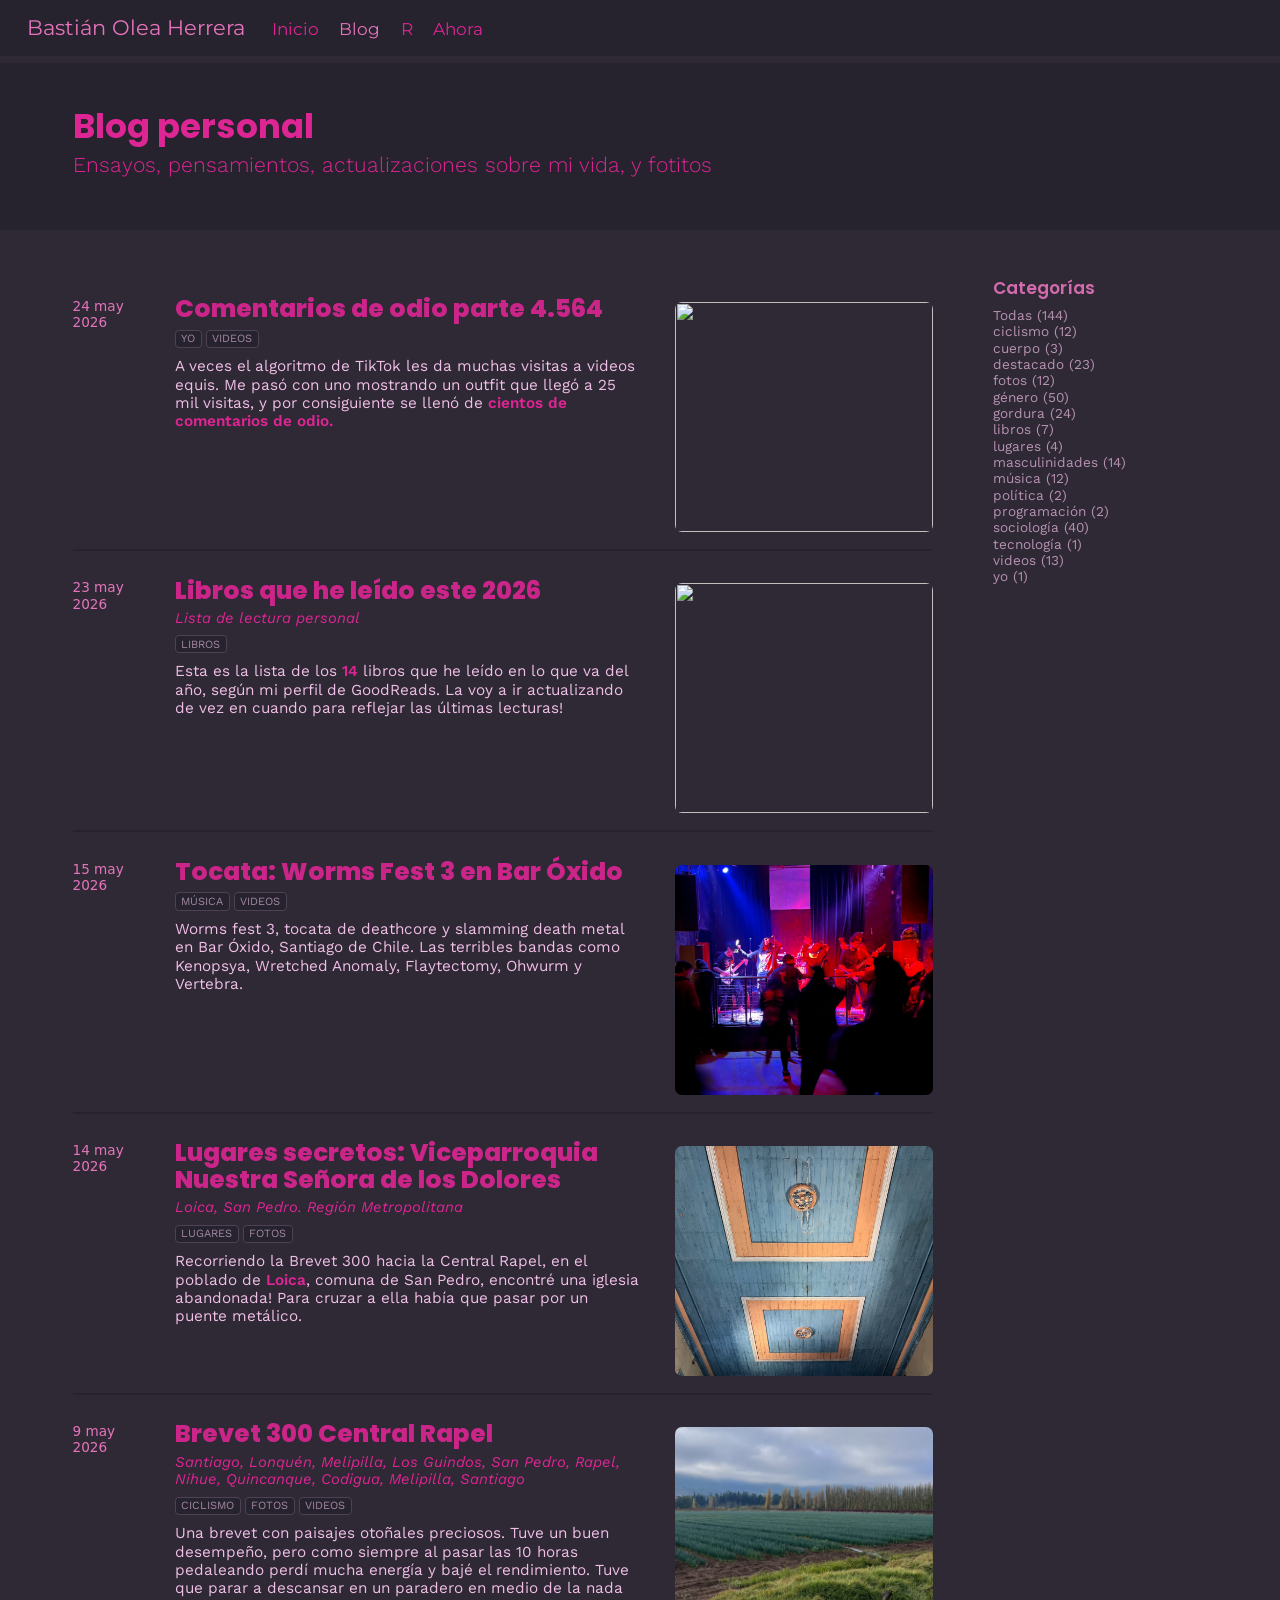
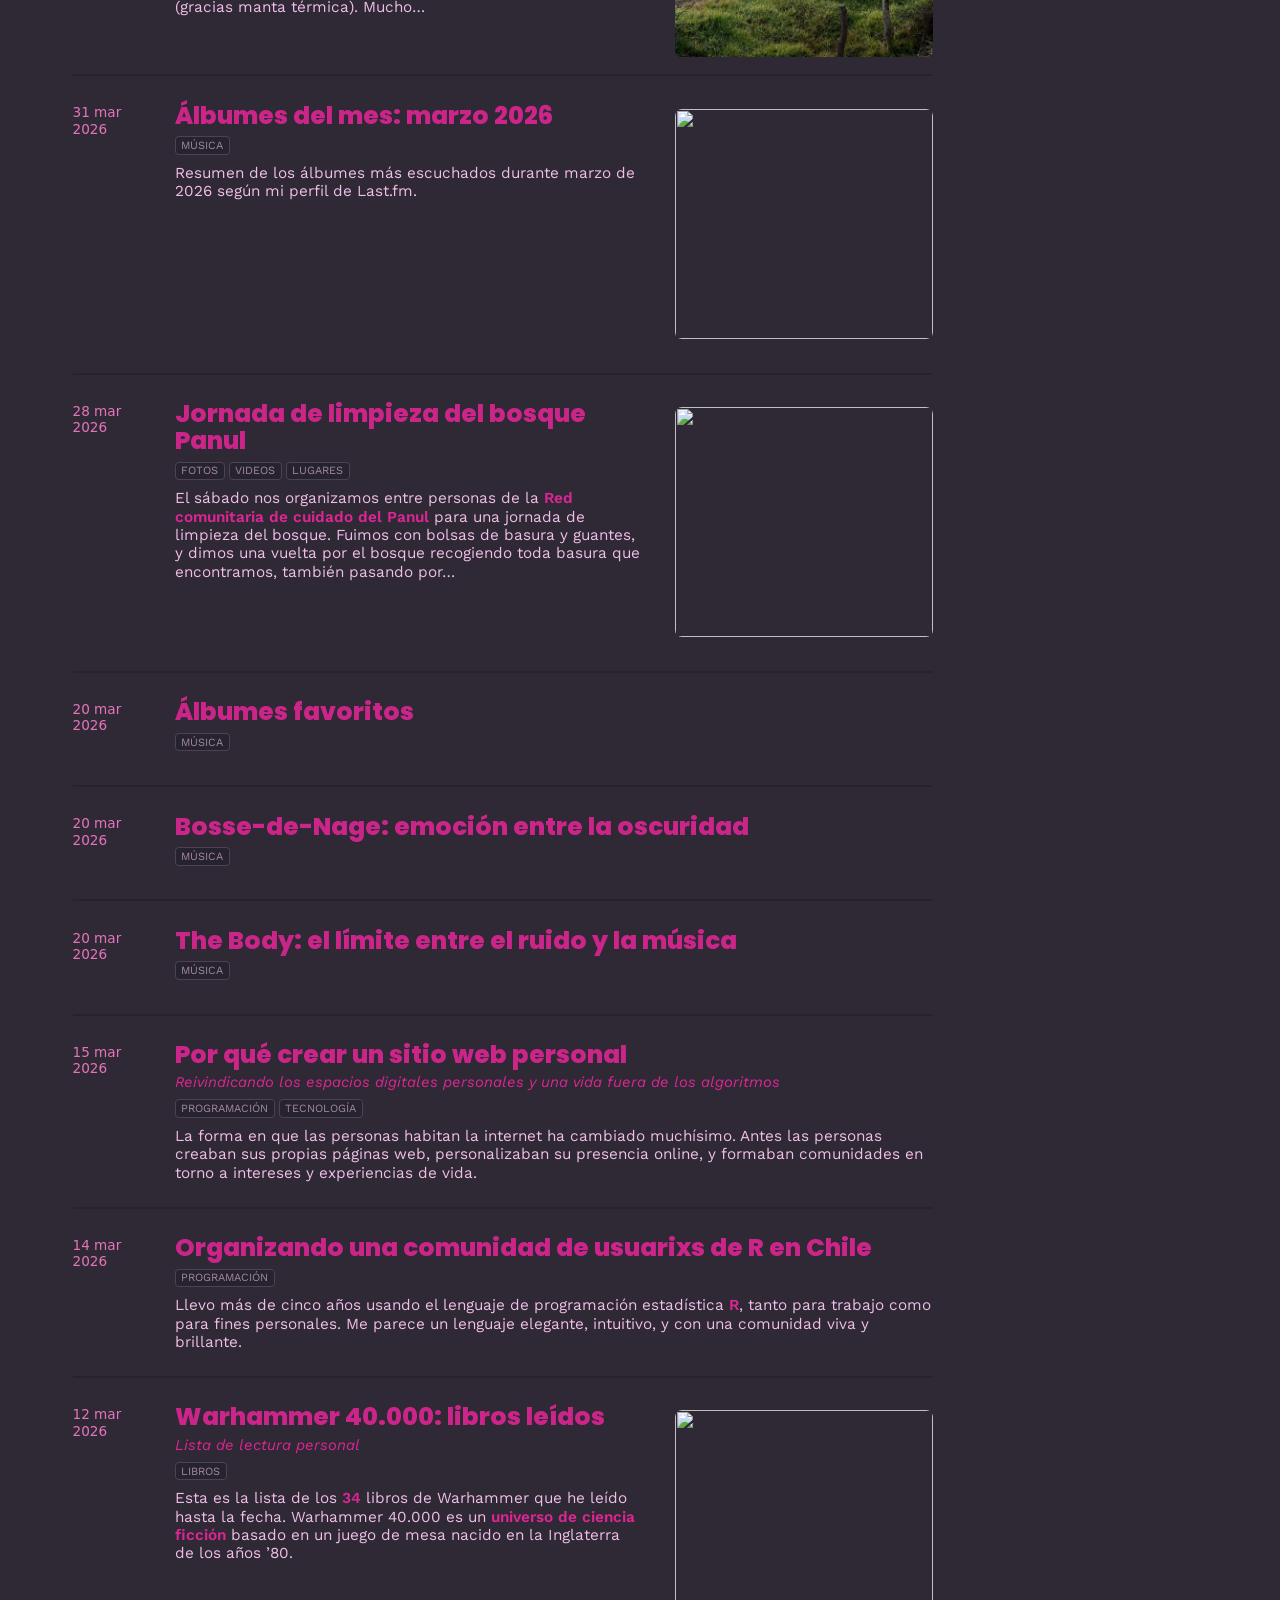
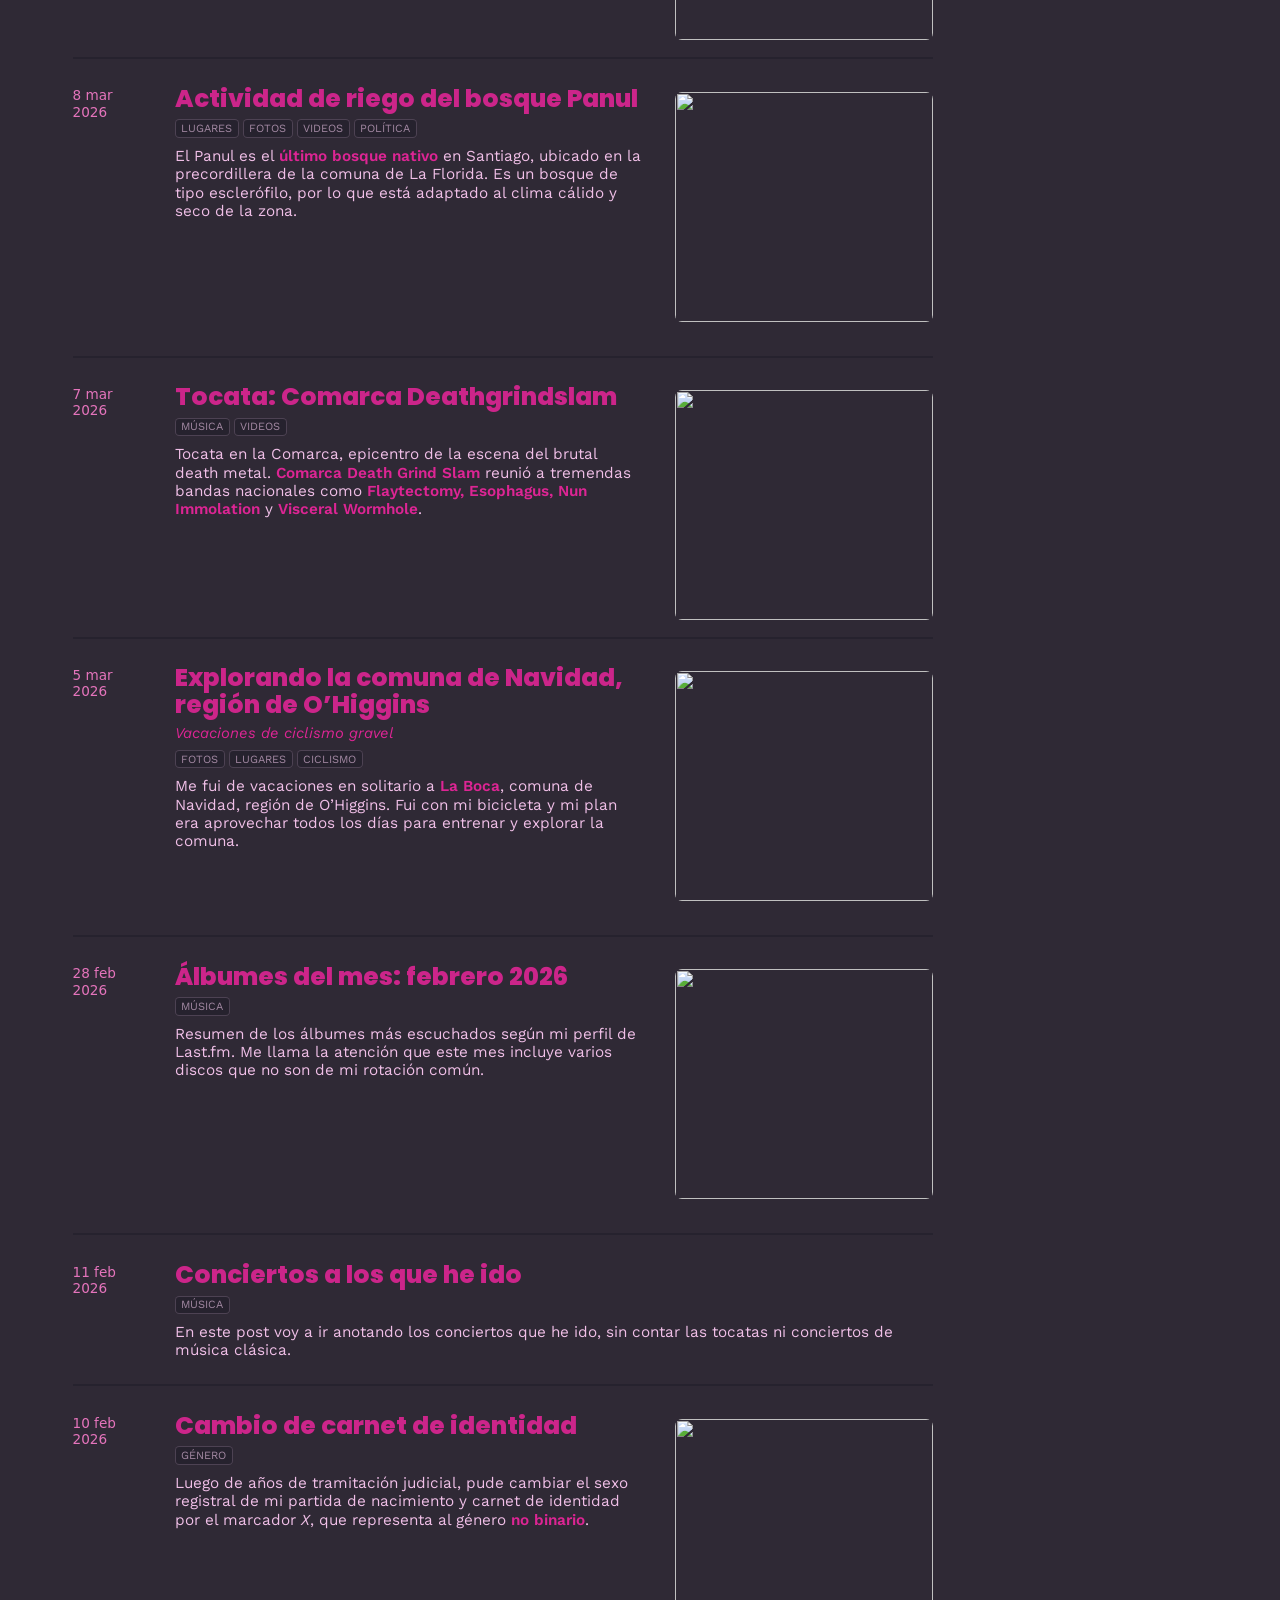
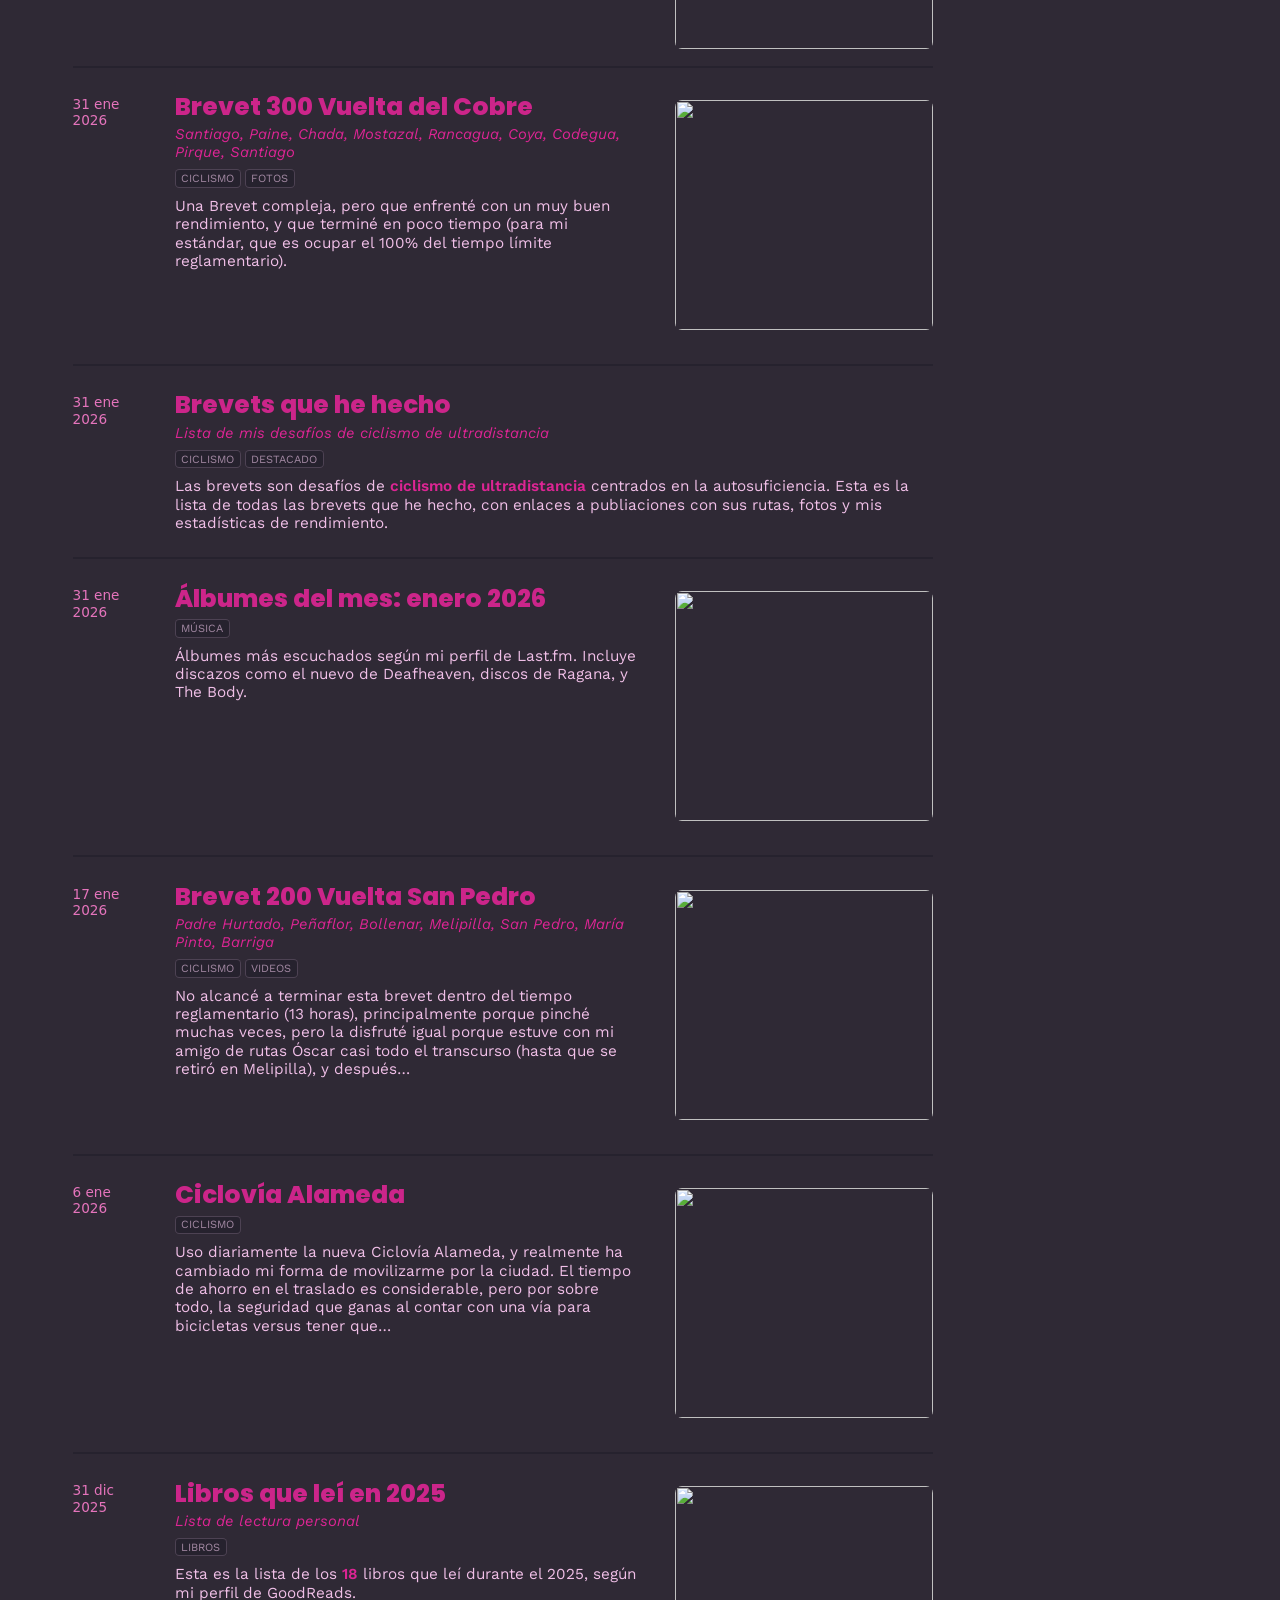
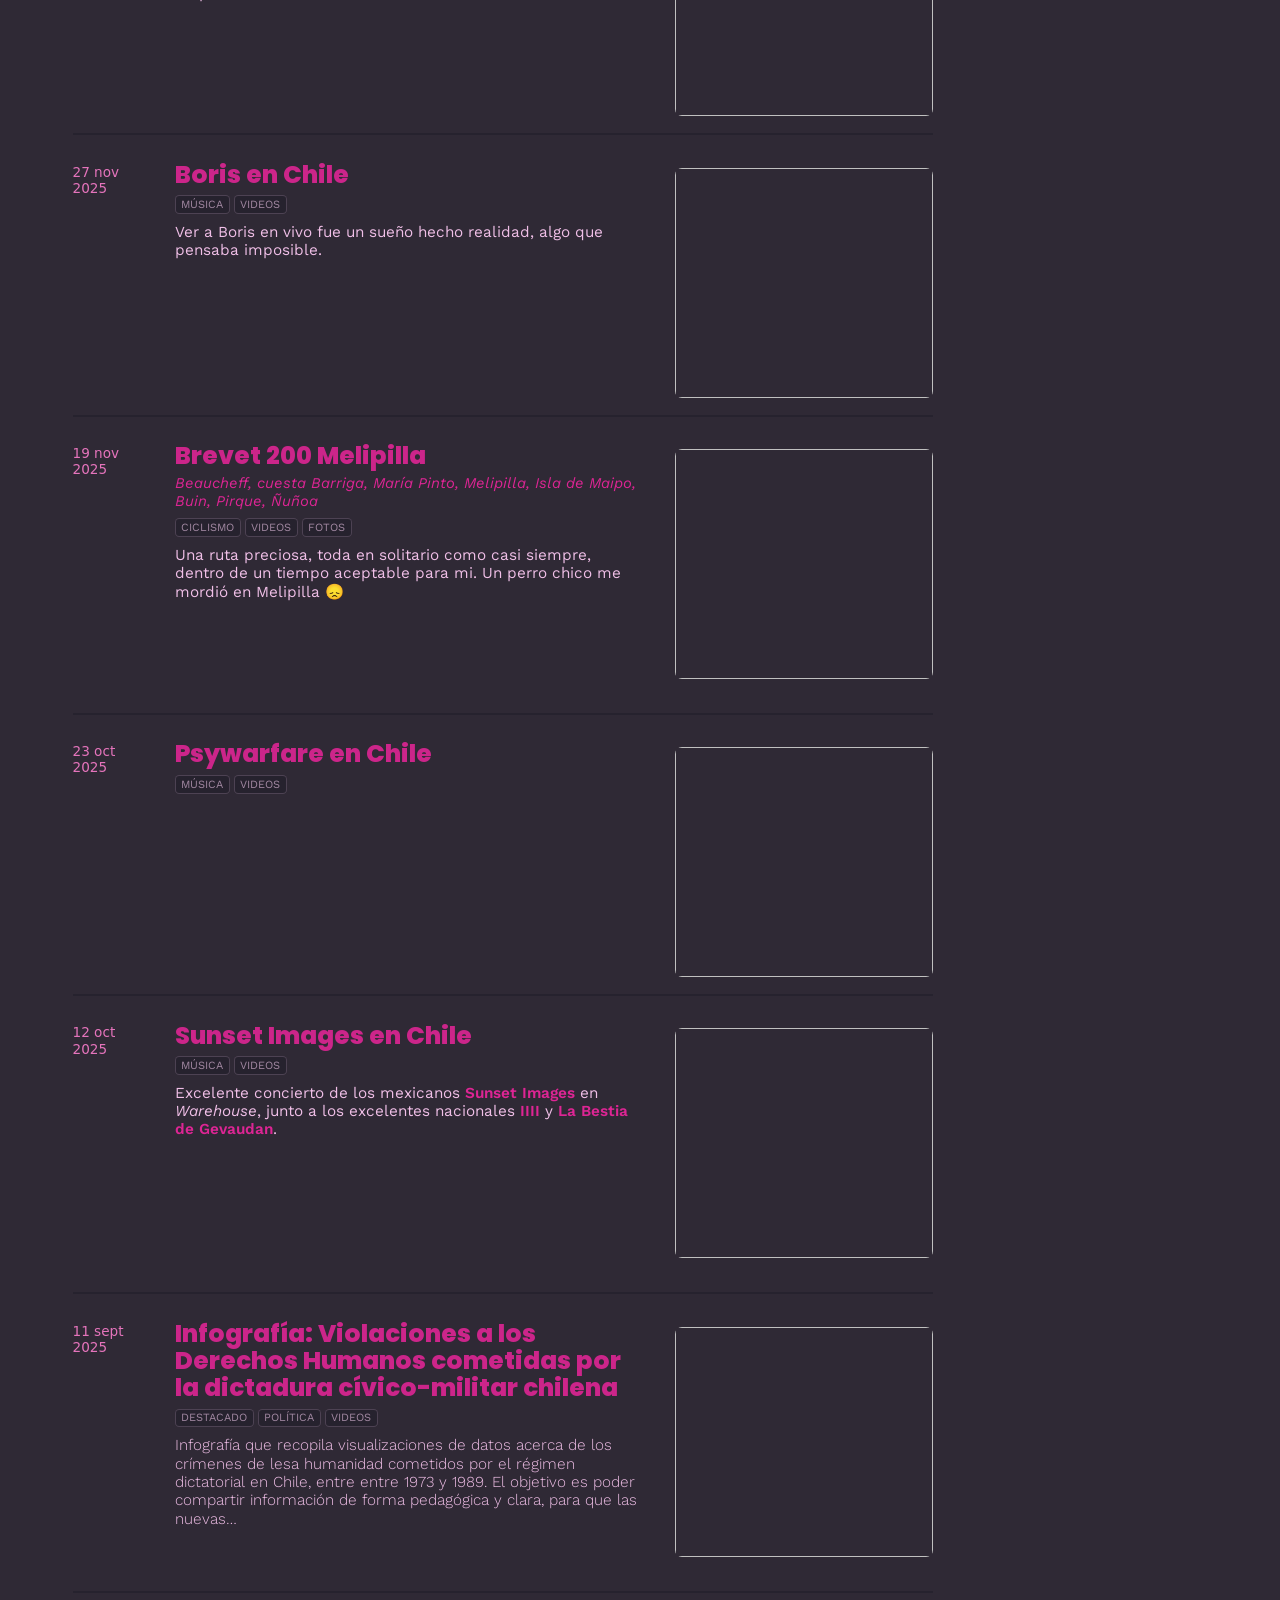
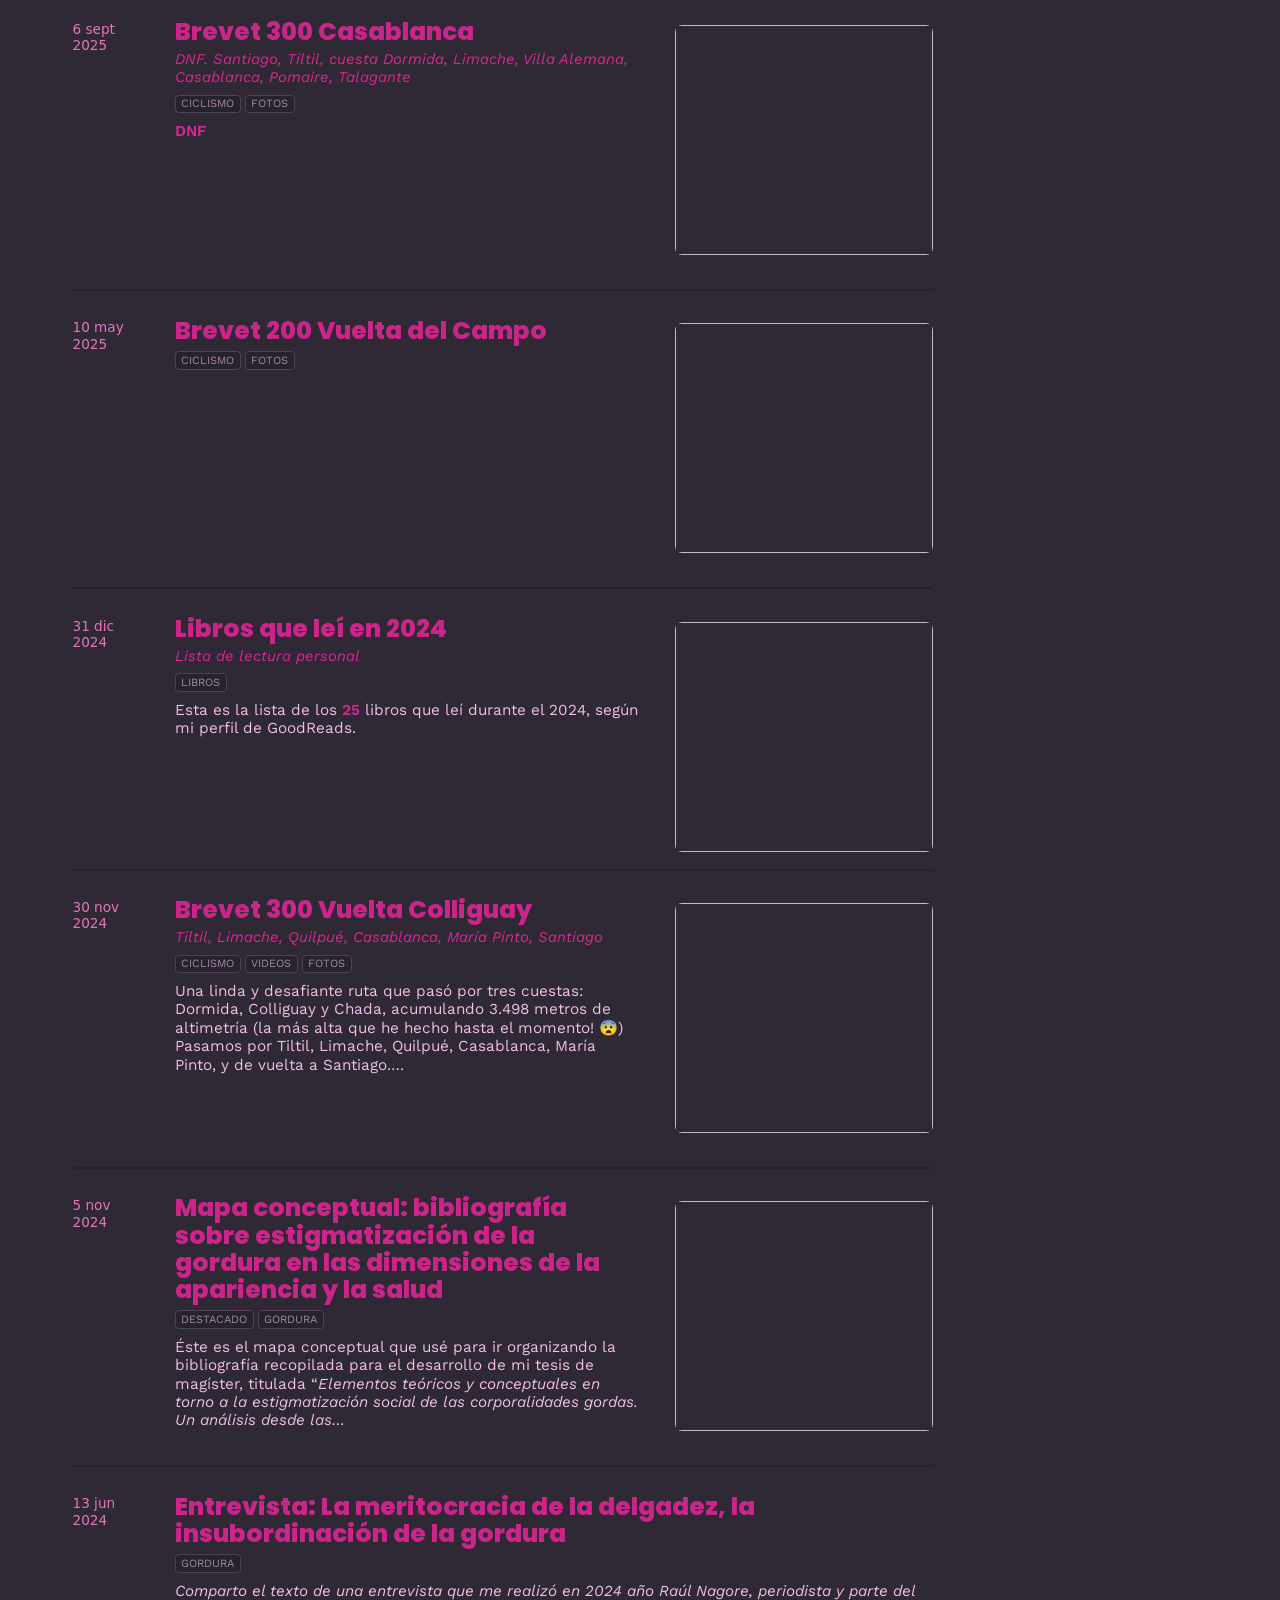
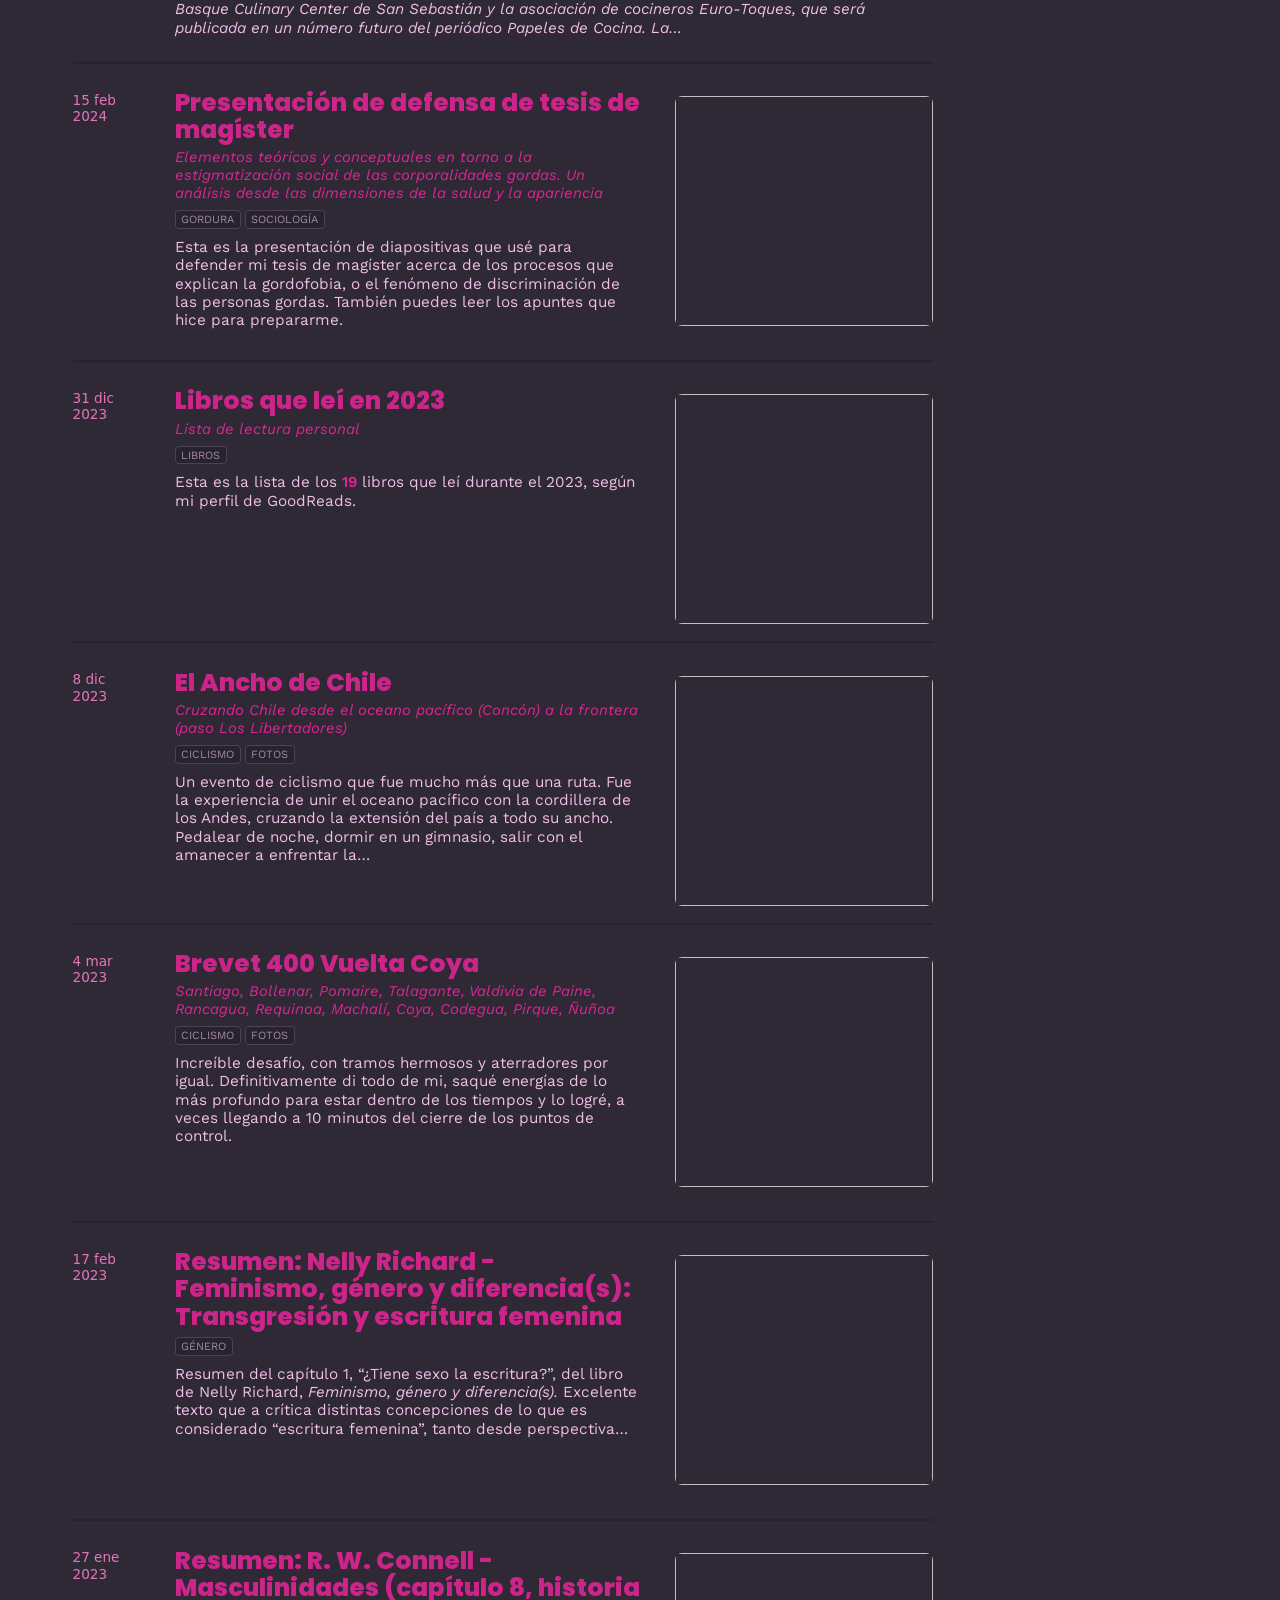
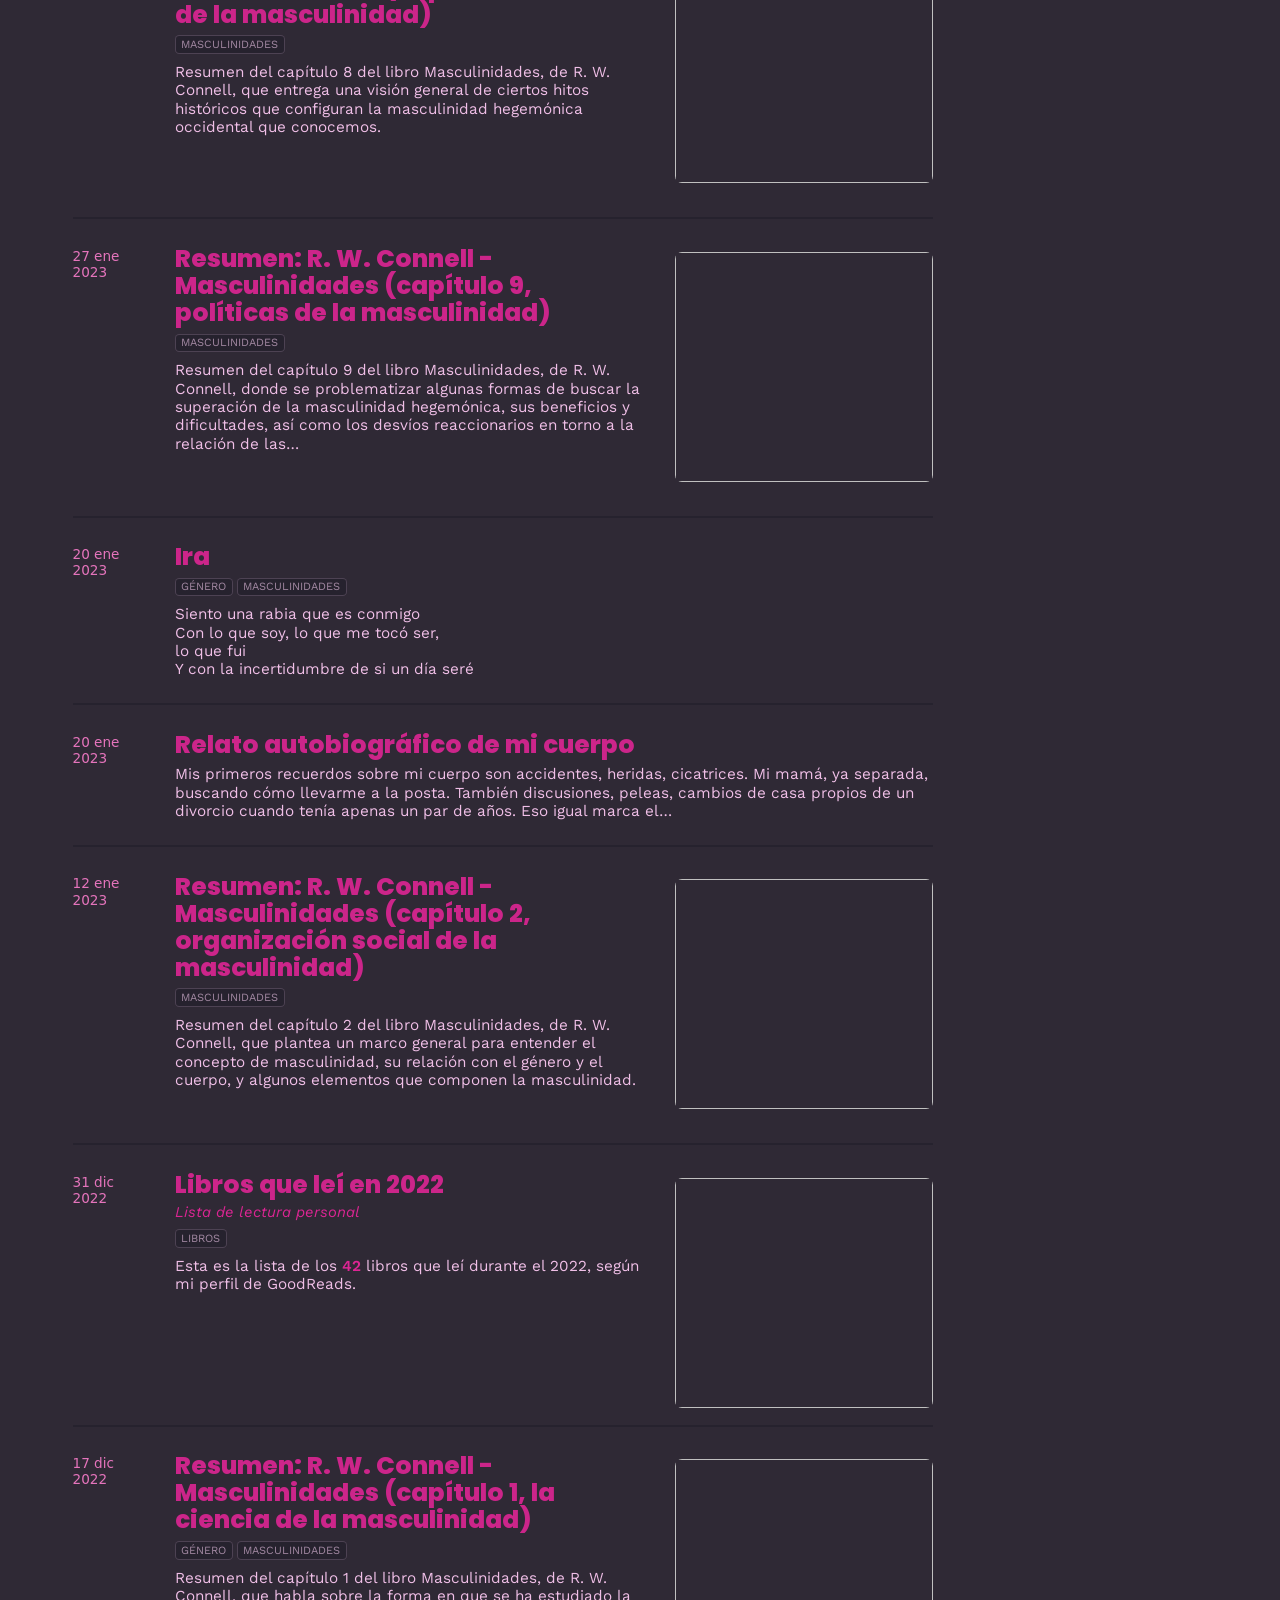
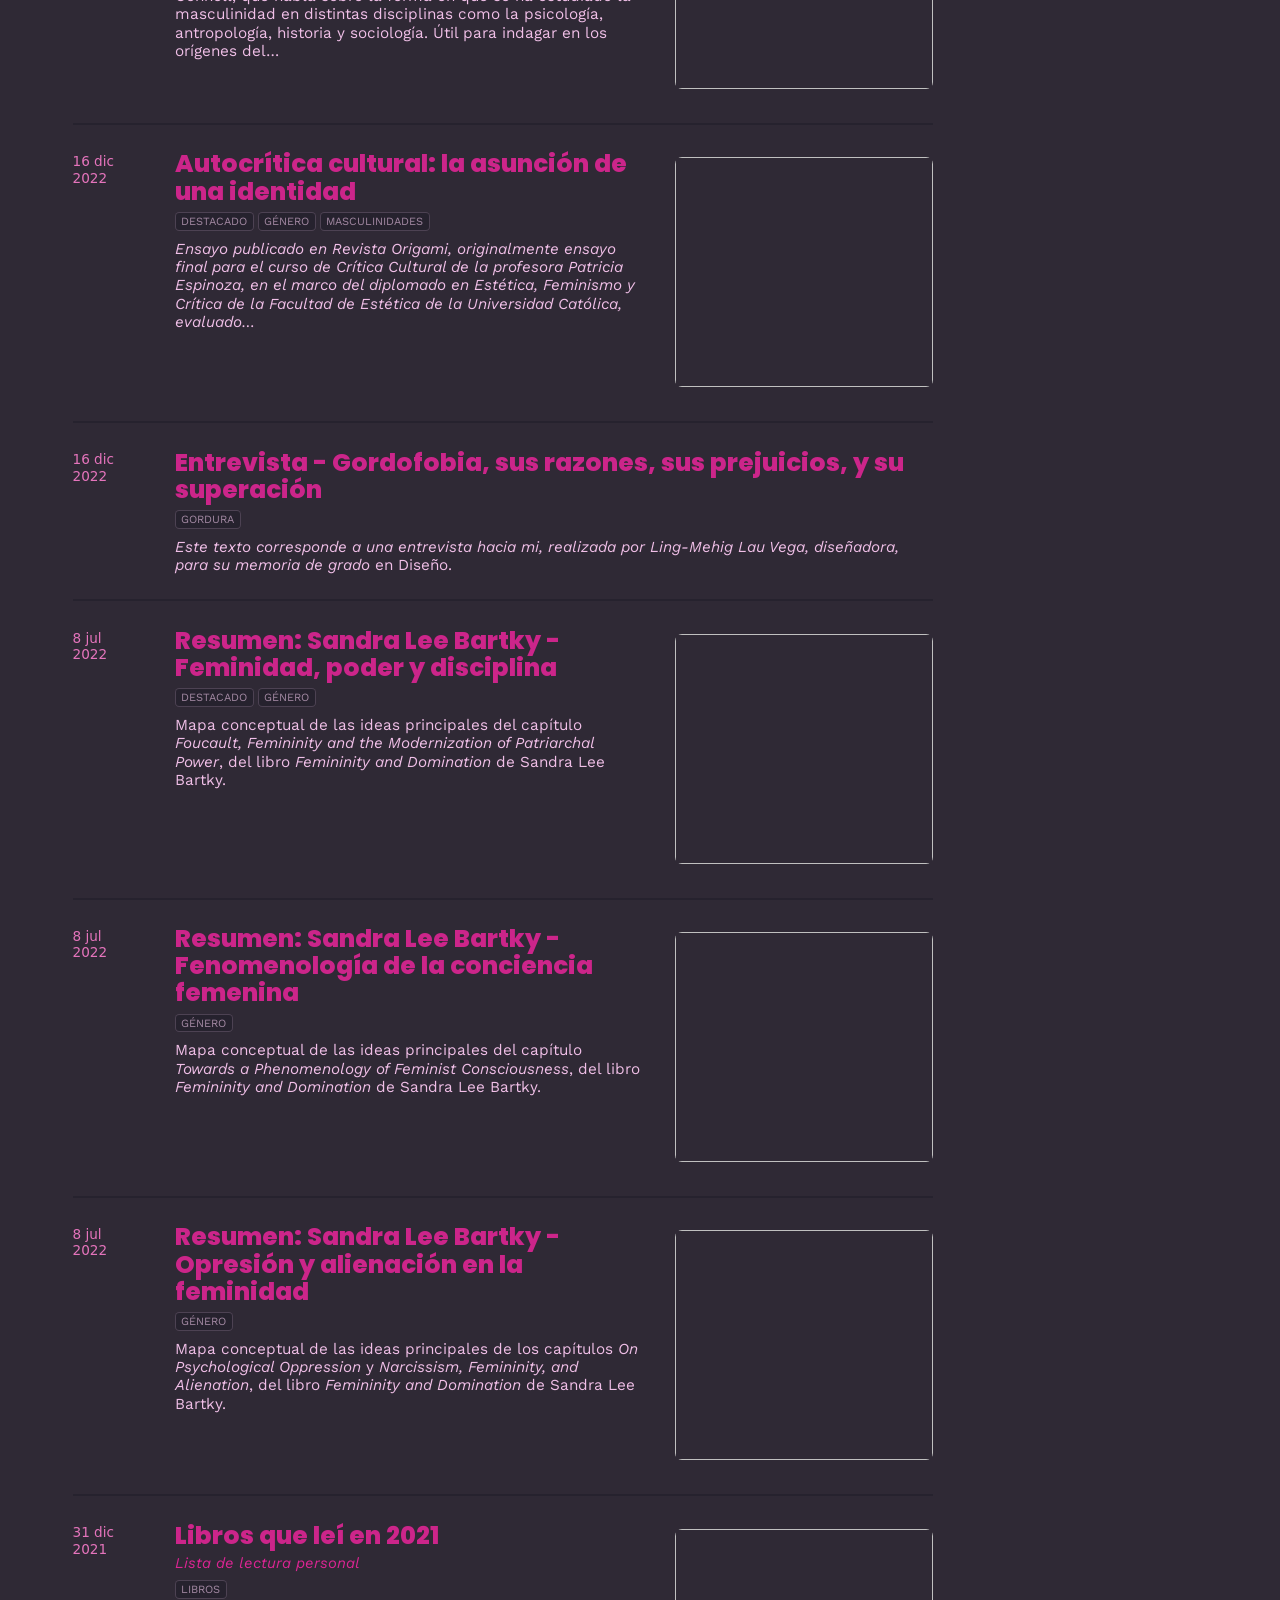
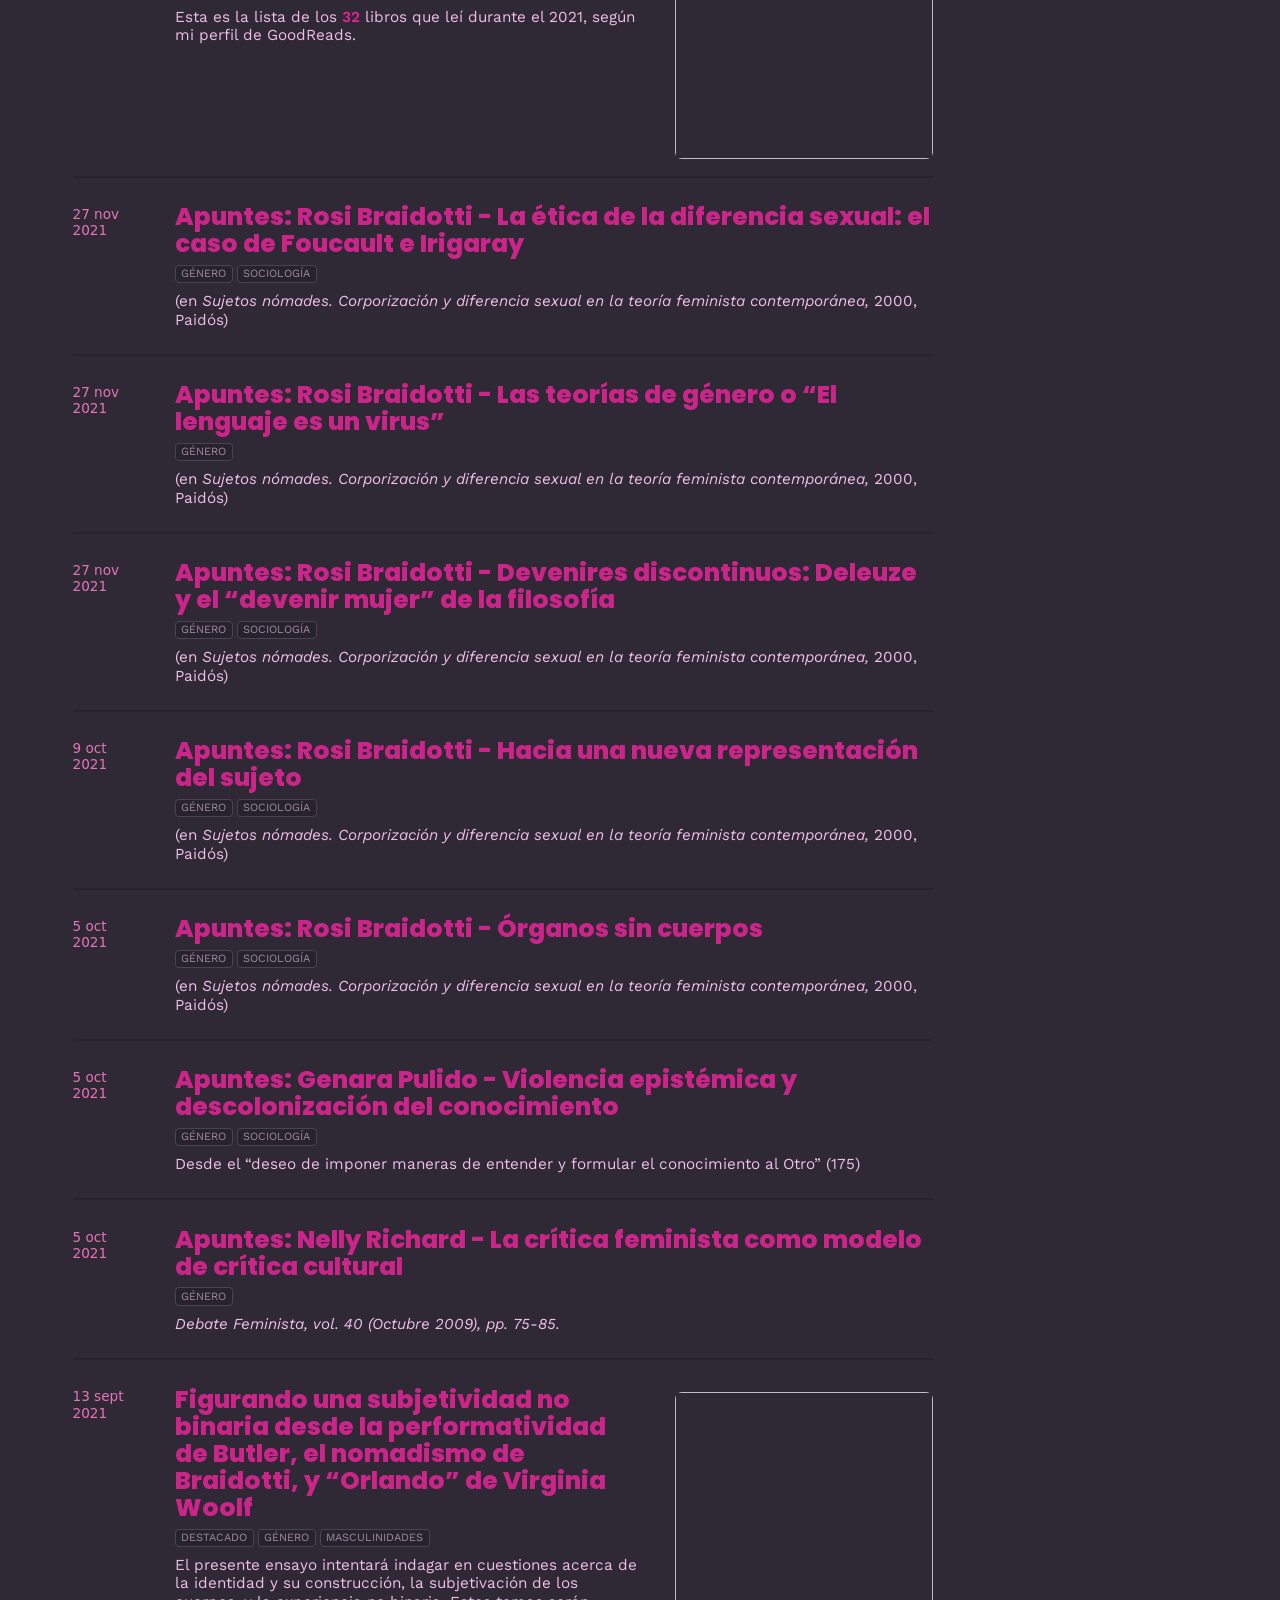
==== commit fb9d87f5: "detallitos" ====
--- a/docs/blog.html
+++ b/docs/blog.html
@@ -136,11 +136,11 @@
 
 <link rel="alternate" type="application/rss+xml" title="Bastián Olea Herrera" href="blog.xml" data-external="1"><meta property="og:title" content="Blog personal – Bastián Olea Herrera">
 <meta property="og:description" content="Ensayos, pensamientos, actualizaciones sobre mi vida, y fotitos">
-<meta property="og:image" content="https://bastimapache.cl/posts/musica/tocata_2026-05-15/IMG_1914.jpeg">
+<meta property="og:image" content="https://bastimapache.cl/posts/2026-05-24/portada.jpg">
 <meta property="og:site_name" content="Bastián Olea Herrera">
 <meta name="twitter:title" content="Blog personal – Bastián Olea Herrera">
 <meta name="twitter:description" content="Ensayos, pensamientos, actualizaciones sobre mi vida, y fotitos">
-<meta name="twitter:image" content="https://bastimapache.cl/posts/musica/tocata_2026-05-15/IMG_1914.jpeg">
+<meta name="twitter:image" content="https://bastimapache.cl/posts/2026-05-24/portada.jpg">
 <meta name="twitter:site" content="@bastimapache">
 <meta name="twitter:card" content="summary_large_image">
 </head>
@@ -225,7 +225,7 @@
 <!-- margin-sidebar -->
     <div id="quarto-margin-sidebar" class="sidebar margin-sidebar">
         
-    <h5 class="quarto-listing-category-title">Categorías</h5><div class="quarto-listing-category category-default"><div class="category" data-category="">Todas <span class="quarto-category-count">(143)</span></div><div class="category" data-category="Y2ljbGlzbW8=">ciclismo <span class="quarto-category-count">(12)</span></div><div class="category" data-category="Y3VlcnBv">cuerpo <span class="quarto-category-count">(3)</span></div><div class="category" data-category="ZGVzdGFjYWRv">destacado <span class="quarto-category-count">(23)</span></div><div class="category" data-category="Zm90b3M=">fotos <span class="quarto-category-count">(12)</span></div><div class="category" data-category="ZyVDMyVBOW5lcm8=">género <span class="quarto-category-count">(50)</span></div><div class="category" data-category="Z29yZHVyYQ==">gordura <span class="quarto-category-count">(24)</span></div><div class="category" data-category="bGlicm9z">libros <span class="quarto-category-count">(7)</span></div><div class="category" data-category="bHVnYXJlcw==">lugares <span class="quarto-category-count">(4)</span></div><div class="category" data-category="bWFzY3VsaW5pZGFkZXM=">masculinidades <span class="quarto-category-count">(14)</span></div><div class="category" data-category="bSVDMyVCQXNpY2E=">música <span class="quarto-category-count">(12)</span></div><div class="category" data-category="cG9sJUMzJUFEdGljYQ==">política <span class="quarto-category-count">(2)</span></div><div class="category" data-category="cHJvZ3JhbWFjaSVDMyVCM24=">programación <span class="quarto-category-count">(2)</span></div><div class="category" data-category="c29jaW9sb2clQzMlQURh">sociología <span class="quarto-category-count">(40)</span></div><div class="category" data-category="dGVjbm9sb2clQzMlQURh">tecnología <span class="quarto-category-count">(1)</span></div><div class="category" data-category="dmlkZW9z">videos <span class="quarto-category-count">(12)</span></div></div></div>
+    <h5 class="quarto-listing-category-title">Categorías</h5><div class="quarto-listing-category category-default"><div class="category" data-category="">Todas <span class="quarto-category-count">(144)</span></div><div class="category" data-category="Y2ljbGlzbW8=">ciclismo <span class="quarto-category-count">(12)</span></div><div class="category" data-category="Y3VlcnBv">cuerpo <span class="quarto-category-count">(3)</span></div><div class="category" data-category="ZGVzdGFjYWRv">destacado <span class="quarto-category-count">(23)</span></div><div class="category" data-category="Zm90b3M=">fotos <span class="quarto-category-count">(12)</span></div><div class="category" data-category="ZyVDMyVBOW5lcm8=">género <span class="quarto-category-count">(50)</span></div><div class="category" data-category="Z29yZHVyYQ==">gordura <span class="quarto-category-count">(24)</span></div><div class="category" data-category="bGlicm9z">libros <span class="quarto-category-count">(7)</span></div><div class="category" data-category="bHVnYXJlcw==">lugares <span class="quarto-category-count">(4)</span></div><div class="category" data-category="bWFzY3VsaW5pZGFkZXM=">masculinidades <span class="quarto-category-count">(14)</span></div><div class="category" data-category="bSVDMyVCQXNpY2E=">música <span class="quarto-category-count">(12)</span></div><div class="category" data-category="cG9sJUMzJUFEdGljYQ==">política <span class="quarto-category-count">(2)</span></div><div class="category" data-category="cHJvZ3JhbWFjaSVDMyVCM24=">programación <span class="quarto-category-count">(2)</span></div><div class="category" data-category="c29jaW9sb2clQzMlQURh">sociología <span class="quarto-category-count">(40)</span></div><div class="category" data-category="dGVjbm9sb2clQzMlQURh">tecnología <span class="quarto-category-count">(1)</span></div><div class="category" data-category="dmlkZW9z">videos <span class="quarto-category-count">(13)</span></div><div class="category" data-category="eW8=">yo <span class="quarto-category-count">(1)</span></div></div></div>
 <!-- main -->
 <main class="content quarto-banner-title-block column-page-left" id="quarto-document-content">
 
@@ -239,7 +239,69 @@
 
 <div class="quarto-listing quarto-listing-container-default" id="listing-listing">
 <div class="list quarto-listing-default">
-<div class="quarto-post image-right" data-index="0" data-categories="bSVDMyVCQXNpY2ElMkN2aWRlb3M=" data-listing-date-sort="1778817600000" data-listing-file-modified-sort="1779592964400" data-listing-date-modified-sort="NaN" data-listing-reading-time-sort="1" data-listing-word-count-sort="34">
+<div class="quarto-post image-right" data-index="0" data-categories="eW8lMkN2aWRlb3M=" data-listing-date-sort="1779595200000" data-listing-file-modified-sort="1779638593047" data-listing-date-modified-sort="NaN" data-listing-reading-time-sort="1" data-listing-word-count-sort="176">
+<div class="thumbnail"><a href="./posts/2026-05-24/index.html" class="no-external">
+
+<img loading="lazy" src="./posts/2026-05-24/portada.jpg" class="thumbnail-image" style="height: 230px;">
+
+</a></div>
+<div class="body">
+<h3 class="no-anchor listing-title">
+<a href="./posts/2026-05-24/index.html" class="no-external">Comentarios de odio parte 4.564</a>
+</h3>
+<div class="listing-subtitle">
+<a href="./posts/2026-05-24/index.html" class="no-external"></a>
+</div>
+<div class="listing-categories">
+
+<div class="listing-category" onclick="window.quartoListingCategory('eW8='); return false;">yo</div>
+
+<div class="listing-category" onclick="window.quartoListingCategory('dmlkZW9z'); return false;">videos</div>
+
+</div>
+<div class="delink listing-description"><a href="./posts/2026-05-24/index.html" class="no-external">
+A veces el algoritmo de TikTok les da muchas visitas a videos equis. Me pasó con uno mostrando un outfit que llegó a 25 mil visitas, y por consiguiente se llenó de <strong>cientos de comentarios de odio.</strong>
+</a></div>
+</div>
+<div class="metadata">
+<a href="./posts/2026-05-24/index.html" class="no-external">
+<div class="listing-date">
+24 may 2026
+</div>
+</a>
+</div>
+</div>
+<div class="quarto-post image-right" data-index="1" data-categories="bGlicm9z" data-listing-date-sort="1779508800000" data-listing-file-modified-sort="1779593526255" data-listing-date-modified-sort="NaN" data-listing-reading-time-sort="4" data-listing-word-count-sort="668">
+<div class="thumbnail"><a href="./posts/libros/libros_2026/index.html" class="no-external">
+
+<img loading="lazy" src="./posts/libros/libros_2026/bastimapache_mosaico_libros_2026.jpg" class="thumbnail-image" style="height: 230px;">
+
+</a></div>
+<div class="body">
+<h3 class="no-anchor listing-title">
+<a href="./posts/libros/libros_2026/index.html" class="no-external">Libros que he leído este 2026</a>
+</h3>
+<div class="listing-subtitle">
+<a href="./posts/libros/libros_2026/index.html" class="no-external">Lista de lectura personal</a>
+</div>
+<div class="listing-categories">
+
+<div class="listing-category" onclick="window.quartoListingCategory('bGlicm9z'); return false;">libros</div>
+
+</div>
+<div class="delink listing-description"><a href="./posts/libros/libros_2026/index.html" class="no-external">
+Esta es la lista de los <strong>14</strong> libros que he leído en lo que va del año, según mi perfil de GoodReads. La voy a ir actualizando de vez en cuando para reflejar las últimas lecturas!
+</a></div>
+</div>
+<div class="metadata">
+<a href="./posts/libros/libros_2026/index.html" class="no-external">
+<div class="listing-date">
+23 may 2026
+</div>
+</a>
+</div>
+</div>
+<div class="quarto-post image-right" data-index="2" data-categories="bSVDMyVCQXNpY2ElMkN2aWRlb3M=" data-listing-date-sort="1778817600000" data-listing-file-modified-sort="1779592986356" data-listing-date-modified-sort="NaN" data-listing-reading-time-sort="1" data-listing-word-count-sort="35">
 <div class="thumbnail"><a href="./posts/musica/tocata_2026-05-15/index.html" class="no-external">
 
 <img loading="lazy" src="./posts/musica/tocata_2026-05-15/IMG_1914.jpeg" class="thumbnail-image" style="height: 230px;">
@@ -271,7 +333,7 @@
 </a>
 </div>
 </div>
-<div class="quarto-post image-right" data-index="1" data-categories="bHVnYXJlcyUyQ2ZvdG9z" data-listing-date-sort="1778731200000" data-listing-file-modified-sort="1778806835374" data-listing-date-modified-sort="NaN" data-listing-reading-time-sort="2" data-listing-word-count-sort="251">
+<div class="quarto-post image-right" data-index="3" data-categories="bHVnYXJlcyUyQ2ZvdG9z" data-listing-date-sort="1778731200000" data-listing-file-modified-sort="1778806835374" data-listing-date-modified-sort="NaN" data-listing-reading-time-sort="2" data-listing-word-count-sort="251">
 <div class="thumbnail"><a href="./posts/explorando_loica/index.html" class="no-external">
 
 <img loading="lazy" src="./posts/explorando_loica/parroquia_loica_7.jpeg" class="thumbnail-image" style="height: 230px;">
@@ -303,7 +365,7 @@
 </a>
 </div>
 </div>
-<div class="quarto-post image-right" data-index="2" data-categories="Y2ljbGlzbW8lMkNmb3RvcyUyQ3ZpZGVvcw==" data-listing-date-sort="1778299200000" data-listing-file-modified-sort="1778807486815" data-listing-date-modified-sort="NaN" data-listing-reading-time-sort="4" data-listing-word-count-sort="766">
+<div class="quarto-post image-right" data-index="4" data-categories="Y2ljbGlzbW8lMkNmb3RvcyUyQ3ZpZGVvcw==" data-listing-date-sort="1778299200000" data-listing-file-modified-sort="1778807486815" data-listing-date-modified-sort="NaN" data-listing-reading-time-sort="4" data-listing-word-count-sort="766">
 <div class="thumbnail"><a href="./posts/brevet/brevet_300_rapel/index.html" class="no-external">
 
 <img loading="lazy" src="./posts/brevet/brevet_300_rapel/brevet_300_rapel_4.jpeg" class="thumbnail-image" style="height: 230px;">
@@ -337,37 +399,7 @@
 </a>
 </div>
 </div>
-<div class="quarto-post image-right" data-index="3" data-categories="bGlicm9z" data-listing-date-sort="1775271600000" data-listing-file-modified-sort="1775350595847" data-listing-date-modified-sort="NaN" data-listing-reading-time-sort="4" data-listing-word-count-sort="668">
-<div class="thumbnail"><a href="./posts/libros/libros_2026/index.html" class="no-external">
-
-<img loading="lazy" src="./posts/libros/libros_2026/bastimapache_mosaico_libros_2026.jpg" class="thumbnail-image" style="height: 230px;">
-
-</a></div>
-<div class="body">
-<h3 class="no-anchor listing-title">
-<a href="./posts/libros/libros_2026/index.html" class="no-external">Libros que he leído este 2026</a>
-</h3>
-<div class="listing-subtitle">
-<a href="./posts/libros/libros_2026/index.html" class="no-external">Lista de lectura personal</a>
-</div>
-<div class="listing-categories">
-
-<div class="listing-category" onclick="window.quartoListingCategory('bGlicm9z'); return false;">libros</div>
-
-</div>
-<div class="delink listing-description"><a href="./posts/libros/libros_2026/index.html" class="no-external">
-Esta es la lista de los <strong>10</strong> libros que he leído en lo que va del año, según mi perfil de GoodReads. La voy a ir actualizando de vez en cuando para reflejar las últimas lecturas!
-</a></div>
-</div>
-<div class="metadata">
-<a href="./posts/libros/libros_2026/index.html" class="no-external">
-<div class="listing-date">
-4 abr 2026
-</div>
-</a>
-</div>
-</div>
-<div class="quarto-post image-right" data-index="4" data-categories="bSVDMyVCQXNpY2E=" data-listing-date-sort="1774926000000" data-listing-file-modified-sort="1775258077444" data-listing-date-modified-sort="NaN" data-listing-reading-time-sort="1" data-listing-word-count-sort="100">
+<div class="quarto-post image-right" data-index="5" data-categories="bSVDMyVCQXNpY2E=" data-listing-date-sort="1774926000000" data-listing-file-modified-sort="1775258077444" data-listing-date-modified-sort="NaN" data-listing-reading-time-sort="1" data-listing-word-count-sort="100">
 <div class="thumbnail"><a href="./posts/musica/albumes_2026-03/index.html" class="no-external">
 
 <p class="card-img-top"><img loading='lazy' src="posts/musica/albumes_2026-03/lastfm-bastimapache-album-grid-2025-03.jpg" style="height: 230px;"  class="thumbnail-image card-img"/></p>
@@ -397,7 +429,7 @@
 </a>
 </div>
 </div>
-<div class="quarto-post image-right" data-index="5" data-categories="Zm90b3MlMkN2aWRlb3MlMkNsdWdhcmVz" data-listing-date-sort="1774666800000" data-listing-file-modified-sort="1774832168330" data-listing-date-modified-sort="NaN" data-listing-reading-time-sort="1" data-listing-word-count-sort="152">
+<div class="quarto-post image-right" data-index="6" data-categories="Zm90b3MlMkN2aWRlb3MlMkNsdWdhcmVz" data-listing-date-sort="1774666800000" data-listing-file-modified-sort="1774832168330" data-listing-date-modified-sort="NaN" data-listing-reading-time-sort="1" data-listing-word-count-sort="152">
 <div class="thumbnail"><a href="./posts/2026-03-29/index.html" class="no-external">
 
 <p class="card-img-top"><img loading='lazy' src="posts/2026-03-29/bosque_panul.jpeg" style="height: 230px;"  class="thumbnail-image card-img"/></p>
@@ -431,7 +463,7 @@
 </a>
 </div>
 </div>
-<div class="quarto-post image-right" data-index="6" data-categories="bSVDMyVCQXNpY2E=" data-listing-date-sort="1773975600000" data-listing-file-modified-sort="1778803552065" data-listing-date-modified-sort="NaN" data-listing-reading-time-sort="1" data-listing-word-count-sort="89">
+<div class="quarto-post image-right" data-index="7" data-categories="bSVDMyVCQXNpY2E=" data-listing-date-sort="1773975600000" data-listing-file-modified-sort="1778803552065" data-listing-date-modified-sort="NaN" data-listing-reading-time-sort="1" data-listing-word-count-sort="89">
 <div class="thumbnail"><a href="./posts/musica/albumes_favoritos/index.html" class="no-external">
 
 <div class="listing-item-img-placeholder card-img-top" style="height: 230px;">&nbsp;</div>
@@ -461,7 +493,7 @@
 </a>
 </div>
 </div>
-<div class="quarto-post image-right" data-index="7" data-categories="bSVDMyVCQXNpY2E=" data-listing-date-sort="1773975600000" data-listing-file-modified-sort="1774397170956" data-listing-date-modified-sort="NaN" data-listing-reading-time-sort="1" data-listing-word-count-sort="22">
+<div class="quarto-post image-right" data-index="8" data-categories="bSVDMyVCQXNpY2E=" data-listing-date-sort="1773975600000" data-listing-file-modified-sort="1774397170956" data-listing-date-modified-sort="NaN" data-listing-reading-time-sort="1" data-listing-word-count-sort="22">
 <div class="thumbnail"><a href="./posts/musica/bosse_de_nage/index.html" class="no-external">
 
 <div class="listing-item-img-placeholder card-img-top" style="height: 230px;">&nbsp;</div>
@@ -491,7 +523,7 @@
 </a>
 </div>
 </div>
-<div class="quarto-post image-right" data-index="8" data-categories="bSVDMyVCQXNpY2E=" data-listing-date-sort="1773975600000" data-listing-file-modified-sort="1774397170958" data-listing-date-modified-sort="NaN" data-listing-reading-time-sort="1" data-listing-word-count-sort="22">
+<div class="quarto-post image-right" data-index="9" data-categories="bSVDMyVCQXNpY2E=" data-listing-date-sort="1773975600000" data-listing-file-modified-sort="1774397170958" data-listing-date-modified-sort="NaN" data-listing-reading-time-sort="1" data-listing-word-count-sort="22">
 <div class="thumbnail"><a href="./posts/musica/the_body/index.html" class="no-external">
 
 <div class="listing-item-img-placeholder card-img-top" style="height: 230px;">&nbsp;</div>
@@ -521,7 +553,7 @@
 </a>
 </div>
 </div>
-<div class="quarto-post image-right" data-index="9" data-categories="cHJvZ3JhbWFjaSVDMyVCM24lMkN0ZWNub2xvZyVDMyVBRGE=" data-listing-date-sort="1773543600000" data-listing-file-modified-sort="1774310015382" data-listing-date-modified-sort="NaN" data-listing-reading-time-sort="3" data-listing-word-count-sort="547">
+<div class="quarto-post image-right" data-index="10" data-categories="cHJvZ3JhbWFjaSVDMyVCM24lMkN0ZWNub2xvZyVDMyVBRGE=" data-listing-date-sort="1773543600000" data-listing-file-modified-sort="1774310015382" data-listing-date-modified-sort="NaN" data-listing-reading-time-sort="3" data-listing-word-count-sort="547">
 <div class="thumbnail"><a href="./posts/introduccion/introduccion.html" class="no-external">
 
 <div class="listing-item-img-placeholder card-img-top" style="height: 230px;">&nbsp;</div>
@@ -553,7 +585,7 @@
 </a>
 </div>
 </div>
-<div class="quarto-post image-right" data-index="10" data-categories="cHJvZ3JhbWFjaSVDMyVCM24=" data-listing-date-sort="1773457200000" data-listing-file-modified-sort="1774309645932" data-listing-date-modified-sort="NaN" data-listing-reading-time-sort="2" data-listing-word-count-sort="313">
+<div class="quarto-post image-right" data-index="11" data-categories="cHJvZ3JhbWFjaSVDMyVCM24=" data-listing-date-sort="1773457200000" data-listing-file-modified-sort="1774309645932" data-listing-date-modified-sort="NaN" data-listing-reading-time-sort="2" data-listing-word-count-sort="313">
 <div class="thumbnail"><a href="./posts/grupo_usuarios_r/grupo_usuarios_r.html" class="no-external">
 
 <div class="listing-item-img-placeholder card-img-top" style="height: 230px;">&nbsp;</div>
@@ -583,7 +615,7 @@
 </a>
 </div>
 </div>
-<div class="quarto-post image-right" data-index="11" data-categories="bGlicm9z" data-listing-date-sort="1773284400000" data-listing-file-modified-sort="1774314202428" data-listing-date-modified-sort="NaN" data-listing-reading-time-sort="5" data-listing-word-count-sort="950">
+<div class="quarto-post image-right" data-index="12" data-categories="bGlicm9z" data-listing-date-sort="1773284400000" data-listing-file-modified-sort="1774314202428" data-listing-date-modified-sort="NaN" data-listing-reading-time-sort="5" data-listing-word-count-sort="950">
 <div class="thumbnail"><a href="./posts/libros/warhammer40k/index.html" class="no-external">
 
 <img loading="lazy" src="./posts/libros/warhammer40k/Imperial_Palace_Terra2.webp" class="thumbnail-image" style="height: 230px;">
@@ -613,7 +645,7 @@
 </a>
 </div>
 </div>
-<div class="quarto-post image-right" data-index="12" data-categories="bHVnYXJlcyUyQ2ZvdG9zJTJDdmlkZW9zJTJDcG9sJUMzJUFEdGljYQ==" data-listing-date-sort="1772938800000" data-listing-file-modified-sort="1774309412315" data-listing-date-modified-sort="NaN" data-listing-reading-time-sort="3" data-listing-word-count-sort="441">
+<div class="quarto-post image-right" data-index="13" data-categories="bHVnYXJlcyUyQ2ZvdG9zJTJDdmlkZW9zJTJDcG9sJUMzJUFEdGljYQ==" data-listing-date-sort="1772938800000" data-listing-file-modified-sort="1774309412315" data-listing-date-modified-sort="NaN" data-listing-reading-time-sort="3" data-listing-word-count-sort="441">
 <div class="thumbnail"><a href="./posts/2026-03-08/index.html" class="no-external">
 
 <p class="card-img-top"><img loading='lazy' src="posts/2026-03-08/panul_3.jpeg" style="height: 230px;"  class="thumbnail-image card-img"/></p>
@@ -649,7 +681,7 @@
 </a>
 </div>
 </div>
-<div class="quarto-post image-right" data-index="13" data-categories="bSVDMyVCQXNpY2ElMkN2aWRlb3M=" data-listing-date-sort="1772852400000" data-listing-file-modified-sort="1774397706819" data-listing-date-modified-sort="NaN" data-listing-reading-time-sort="1" data-listing-word-count-sort="54">
+<div class="quarto-post image-right" data-index="14" data-categories="bSVDMyVCQXNpY2ElMkN2aWRlb3M=" data-listing-date-sort="1772852400000" data-listing-file-modified-sort="1774397706819" data-listing-date-modified-sort="NaN" data-listing-reading-time-sort="1" data-listing-word-count-sort="54">
 <div class="thumbnail"><a href="./posts/musica/tocata_2026-03-07/index.html" class="no-external">
 
 <img loading="lazy" src="./posts/musica/tocata_2026-03-07/comarca.jpg" class="thumbnail-image" style="height: 230px;">
@@ -681,7 +713,7 @@
 </a>
 </div>
 </div>
-<div class="quarto-post image-right" data-index="14" data-categories="Zm90b3MlMkNsdWdhcmVzJTJDY2ljbGlzbW8=" data-listing-date-sort="1772679600000" data-listing-file-modified-sort="1774057430936" data-listing-date-modified-sort="NaN" data-listing-reading-time-sort="3" data-listing-word-count-sort="449">
+<div class="quarto-post image-right" data-index="15" data-categories="Zm90b3MlMkNsdWdhcmVzJTJDY2ljbGlzbW8=" data-listing-date-sort="1772679600000" data-listing-file-modified-sort="1774057430936" data-listing-date-modified-sort="NaN" data-listing-reading-time-sort="3" data-listing-word-count-sort="449">
 <div class="thumbnail"><a href="./posts/explorando_navidad/explorando_navidad.html" class="no-external">
 
 <p class="card-img-top"><img loading='lazy' src="posts/explorando_navidad/navidad_2.JPG" style="height: 230px;"  class="thumbnail-image card-img"/></p>
@@ -715,7 +747,7 @@
 </a>
 </div>
 </div>
-<div class="quarto-post image-right" data-index="15" data-categories="bSVDMyVCQXNpY2E=" data-listing-date-sort="1772247600000" data-listing-file-modified-sort="1774197243041" data-listing-date-modified-sort="NaN" data-listing-reading-time-sort="1" data-listing-word-count-sort="136">
+<div class="quarto-post image-right" data-index="16" data-categories="bSVDMyVCQXNpY2E=" data-listing-date-sort="1772247600000" data-listing-file-modified-sort="1774197243041" data-listing-date-modified-sort="NaN" data-listing-reading-time-sort="1" data-listing-word-count-sort="136">
 <div class="thumbnail"><a href="./posts/musica/albumes_2026-02/index.html" class="no-external">
 
 <p class="card-img-top"><img loading='lazy' src="posts/musica/albumes_2026-02/lastfm-bastimapache-album-grid-2026-02.jpg" style="height: 230px;"  class="thumbnail-image card-img"/></p>
@@ -745,7 +777,7 @@
 </a>
 </div>
 </div>
-<div class="quarto-post image-right" data-index="16" data-categories="bSVDMyVCQXNpY2E=" data-listing-date-sort="1770778800000" data-listing-file-modified-sort="1774222539351" data-listing-date-modified-sort="NaN" data-listing-reading-time-sort="1" data-listing-word-count-sort="118">
+<div class="quarto-post image-right" data-index="17" data-categories="bSVDMyVCQXNpY2E=" data-listing-date-sort="1770778800000" data-listing-file-modified-sort="1774222539351" data-listing-date-modified-sort="NaN" data-listing-reading-time-sort="1" data-listing-word-count-sort="118">
 <div class="thumbnail"><a href="./posts/musica/conciertos/index.html" class="no-external">
 
 <div class="listing-item-img-placeholder card-img-top" style="height: 230px;">&nbsp;</div>
@@ -775,7 +807,7 @@
 </a>
 </div>
 </div>
-<div class="quarto-post image-right" data-index="17" data-categories="ZyVDMyVBOW5lcm8=" data-listing-date-sort="1770692400000" data-listing-file-modified-sort="1774123684571" data-listing-date-modified-sort="NaN" data-listing-reading-time-sort="1" data-listing-word-count-sort="100">
+<div class="quarto-post image-right" data-index="18" data-categories="ZyVDMyVBOW5lcm8=" data-listing-date-sort="1770692400000" data-listing-file-modified-sort="1774123684571" data-listing-date-modified-sort="NaN" data-listing-reading-time-sort="1" data-listing-word-count-sort="100">
 <div class="thumbnail"><a href="./posts/2026-02-10/index.html" class="no-external">
 
 <img loading="lazy" src="./posts/2026-02-10/IMG_8470.jpeg" class="thumbnail-image" style="height: 230px;">
@@ -805,7 +837,7 @@
 </a>
 </div>
 </div>
-<div class="quarto-post image-right" data-index="18" data-categories="Y2ljbGlzbW8lMkNmb3Rvcw==" data-listing-date-sort="1769828400000" data-listing-file-modified-sort="1774057430935" data-listing-date-modified-sort="NaN" data-listing-reading-time-sort="5" data-listing-word-count-sort="833">
+<div class="quarto-post image-right" data-index="19" data-categories="Y2ljbGlzbW8lMkNmb3Rvcw==" data-listing-date-sort="1769828400000" data-listing-file-modified-sort="1774057430935" data-listing-date-modified-sort="NaN" data-listing-reading-time-sort="5" data-listing-word-count-sort="833">
 <div class="thumbnail"><a href="./posts/brevet/brevet_300_vueltadelcobre/index.html" class="no-external">
 
 <p class="card-img-top"><img loading='lazy' src="posts/brevet/brevet_300_vueltadelcobre/brevet_cobre_2.jpg" style="height: 230px;"  class="thumbnail-image card-img"/></p>
@@ -837,7 +869,7 @@
 </a>
 </div>
 </div>
-<div class="quarto-post image-right" data-index="19" data-categories="Y2ljbGlzbW8lMkNkZXN0YWNhZG8=" data-listing-date-sort="1769828400000" data-listing-file-modified-sort="1774064075773" data-listing-date-modified-sort="NaN" data-listing-reading-time-sort="3" data-listing-word-count-sort="470">
+<div class="quarto-post image-right" data-index="20" data-categories="Y2ljbGlzbW8lMkNkZXN0YWNhZG8=" data-listing-date-sort="1769828400000" data-listing-file-modified-sort="1774064075773" data-listing-date-modified-sort="NaN" data-listing-reading-time-sort="3" data-listing-word-count-sort="470">
 <div class="thumbnail"><a href="./posts/brevet/brevets.html" class="no-external">
 
 <div class="listing-item-img-placeholder card-img-top" style="height: 230px;">&nbsp;</div>
@@ -869,7 +901,7 @@
 </a>
 </div>
 </div>
-<div class="quarto-post image-right" data-index="20" data-categories="bSVDMyVCQXNpY2E=" data-listing-date-sort="1769828400000" data-listing-file-modified-sort="1774197274341" data-listing-date-modified-sort="NaN" data-listing-reading-time-sort="1" data-listing-word-count-sort="109">
+<div class="quarto-post image-right" data-index="21" data-categories="bSVDMyVCQXNpY2E=" data-listing-date-sort="1769828400000" data-listing-file-modified-sort="1774197274341" data-listing-date-modified-sort="NaN" data-listing-reading-time-sort="1" data-listing-word-count-sort="109">
 <div class="thumbnail"><a href="./posts/musica/albumes_2026-01/index.html" class="no-external">
 
 <p class="card-img-top"><img loading='lazy' src="posts/musica/albumes_2026-01/lastfm-bastimapache-album-grid-2026-01.jpg" style="height: 230px;"  class="thumbnail-image card-img"/></p>
@@ -899,7 +931,7 @@
 </a>
 </div>
 </div>
-<div class="quarto-post image-right" data-index="21" data-categories="Y2ljbGlzbW8lMkN2aWRlb3M=" data-listing-date-sort="1768618800000" data-listing-file-modified-sort="1774221578422" data-listing-date-modified-sort="NaN" data-listing-reading-time-sort="2" data-listing-word-count-sort="270">
+<div class="quarto-post image-right" data-index="22" data-categories="Y2ljbGlzbW8lMkN2aWRlb3M=" data-listing-date-sort="1768618800000" data-listing-file-modified-sort="1774221578422" data-listing-date-modified-sort="NaN" data-listing-reading-time-sort="2" data-listing-word-count-sort="270">
 <div class="thumbnail"><a href="./posts/brevet/brevet_200_sanpedro/index.html" class="no-external">
 
 <p class="card-img-top"><img loading='lazy' src="posts/brevet/brevet_200_sanpedro/brevet_sanpedro_2.JPG" style="height: 230px;"  class="thumbnail-image card-img"/></p>
@@ -931,7 +963,7 @@
 </a>
 </div>
 </div>
-<div class="quarto-post image-right" data-index="22" data-categories="Y2ljbGlzbW8=" data-listing-date-sort="1767668400000" data-listing-file-modified-sort="1775349591010" data-listing-date-modified-sort="NaN" data-listing-reading-time-sort="1" data-listing-word-count-sort="154">
+<div class="quarto-post image-right" data-index="23" data-categories="Y2ljbGlzbW8=" data-listing-date-sort="1767668400000" data-listing-file-modified-sort="1775349591010" data-listing-date-modified-sort="NaN" data-listing-reading-time-sort="1" data-listing-word-count-sort="154">
 <div class="thumbnail"><a href="./posts/2026-01-06/index.html" class="no-external">
 
 <p class="card-img-top"><img loading='lazy' src="posts/2026-01-06/IMG_7609.jpeg" style="height: 230px;"  class="thumbnail-image card-img"/></p>
@@ -961,7 +993,7 @@
 </a>
 </div>
 </div>
-<div class="quarto-post image-right" data-index="23" data-categories="bGlicm9z" data-listing-date-sort="1767150000000" data-listing-file-modified-sort="1774201519633" data-listing-date-modified-sort="NaN" data-listing-reading-time-sort="5" data-listing-word-count-sort="811">
+<div class="quarto-post image-right" data-index="24" data-categories="bGlicm9z" data-listing-date-sort="1767150000000" data-listing-file-modified-sort="1774201519633" data-listing-date-modified-sort="NaN" data-listing-reading-time-sort="5" data-listing-word-count-sort="811">
 <div class="thumbnail"><a href="./posts/libros/libros_2025/index.html" class="no-external">
 
 <img loading="lazy" src="./posts/libros/libros_2025/bastimapache_mosaico_libros_2025.jpg" class="thumbnail-image" style="height: 230px;">
@@ -991,10 +1023,10 @@
 </a>
 </div>
 </div>
-<div class="quarto-post image-right" data-index="24" data-categories="bSVDMyVCQXNpY2ElMkN2aWRlb3M=" data-listing-date-sort="1764212400000" data-listing-file-modified-sort="1774397170957" data-listing-date-modified-sort="NaN" data-listing-reading-time-sort="1" data-listing-word-count-sort="131">
+<div class="quarto-post image-right" data-index="25" data-categories="bSVDMyVCQXNpY2ElMkN2aWRlb3M=" data-listing-date-sort="1764212400000" data-listing-file-modified-sort="1774397170957" data-listing-date-modified-sort="NaN" data-listing-reading-time-sort="1" data-listing-word-count-sort="131">
 <div class="thumbnail"><a href="./posts/musica/live_boris/index.html" class="no-external">
 
-<img loading="lazy" src="./posts/musica/live_boris/boris_chile.jpeg" class="thumbnail-image" style="height: 230px;">
+<img loading="lazy" data-src="./posts/musica/live_boris/boris_chile.jpeg" class="thumbnail-image" style="height: 230px;">
 
 </a></div>
 <div class="body">
@@ -1023,7 +1055,7 @@
 </a>
 </div>
 </div>
-<div class="quarto-post image-right" data-index="25" data-categories="Y2ljbGlzbW8lMkN2aWRlb3MlMkNmb3Rvcw==" data-listing-date-sort="1763521200000" data-listing-file-modified-sort="1774221511713" data-listing-date-modified-sort="NaN" data-listing-reading-time-sort="1" data-listing-word-count-sort="118">
+<div class="quarto-post image-right" data-index="26" data-categories="Y2ljbGlzbW8lMkN2aWRlb3MlMkNmb3Rvcw==" data-listing-date-sort="1763521200000" data-listing-file-modified-sort="1774221511713" data-listing-date-modified-sort="NaN" data-listing-reading-time-sort="1" data-listing-word-count-sort="118">
 <div class="thumbnail"><a href="./posts/brevet/brevet_200_melipilla/index.html" class="no-external">
 
 <p class="card-img-top"><img loading='lazy' data-src="posts/brevet/brevet_200_melipilla/brevet_melipilla_5.jpeg" style="height: 230px;"  class="thumbnail-image card-img"/></p>
@@ -1057,7 +1089,7 @@
 </a>
 </div>
 </div>
-<div class="quarto-post image-right" data-index="26" data-categories="bSVDMyVCQXNpY2ElMkN2aWRlb3M=" data-listing-date-sort="1761188400000" data-listing-file-modified-sort="1774397791698" data-listing-date-modified-sort="NaN" data-listing-reading-time-sort="1" data-listing-word-count-sort="76">
+<div class="quarto-post image-right" data-index="27" data-categories="bSVDMyVCQXNpY2ElMkN2aWRlb3M=" data-listing-date-sort="1761188400000" data-listing-file-modified-sort="1774397791698" data-listing-date-modified-sort="NaN" data-listing-reading-time-sort="1" data-listing-word-count-sort="76">
 <div class="thumbnail"><a href="./posts/musica/live_psywarfare/index.html" class="no-external">
 
 <img loading="lazy" data-src="./posts/musica/live_psywarfare/psywarfare_chile_2.jpeg" class="thumbnail-image" style="height: 230px;">
@@ -1089,7 +1121,7 @@
 </a>
 </div>
 </div>
-<div class="quarto-post image-right" data-index="27" data-categories="bSVDMyVCQXNpY2ElMkN2aWRlb3M=" data-listing-date-sort="1760238000000" data-listing-file-modified-sort="1774222127221" data-listing-date-modified-sort="NaN" data-listing-reading-time-sort="1" data-listing-word-count-sort="29">
+<div class="quarto-post image-right" data-index="28" data-categories="bSVDMyVCQXNpY2ElMkN2aWRlb3M=" data-listing-date-sort="1760238000000" data-listing-file-modified-sort="1774222127221" data-listing-date-modified-sort="NaN" data-listing-reading-time-sort="1" data-listing-word-count-sort="29">
 <div class="thumbnail"><a href="./posts/musica/live_sunset_images/index.html" class="no-external">
 
 <p class="card-img-top"><img loading='lazy' data-src="posts/musica/live_sunset_images/sunset_images_chile.jpeg" style="height: 230px;"  class="thumbnail-image card-img"/></p>
@@ -1121,7 +1153,7 @@
 </a>
 </div>
 </div>
-<div class="quarto-post image-right" data-index="28" data-categories="ZGVzdGFjYWRvJTJDcG9sJUMzJUFEdGljYSUyQ3ZpZGVvcw==" data-listing-date-sort="1757559600000" data-listing-file-modified-sort="1774057430945" data-listing-date-modified-sort="NaN" data-listing-reading-time-sort="2" data-listing-word-count-sort="273">
+<div class="quarto-post image-right" data-index="29" data-categories="ZGVzdGFjYWRvJTJDcG9sJUMzJUFEdGljYSUyQ3ZpZGVvcw==" data-listing-date-sort="1757559600000" data-listing-file-modified-sort="1774057430945" data-listing-date-modified-sort="NaN" data-listing-reading-time-sort="2" data-listing-word-count-sort="273">
 <div class="thumbnail"><a href="./posts/infografia_ddhh_dictadura/index.html" class="no-external">
 
 <p class="card-img-top"><img loading='lazy' data-src="posts/infografia_ddhh_dictadura/featured.jpg" style="height: 230px;"  class="thumbnail-image card-img"/></p>
@@ -1155,7 +1187,7 @@
 </a>
 </div>
 </div>
-<div class="quarto-post image-right" data-index="29" data-categories="Y2ljbGlzbW8lMkNmb3Rvcw==" data-listing-date-sort="1757131200000" data-listing-file-modified-sort="1774060823582" data-listing-date-modified-sort="NaN" data-listing-reading-time-sort="4" data-listing-word-count-sort="724">
+<div class="quarto-post image-right" data-index="30" data-categories="Y2ljbGlzbW8lMkNmb3Rvcw==" data-listing-date-sort="1757131200000" data-listing-file-modified-sort="1774060823582" data-listing-date-modified-sort="NaN" data-listing-reading-time-sort="4" data-listing-word-count-sort="724">
 <div class="thumbnail"><a href="./posts/brevet/brevet_300_casablanca/index.html" class="no-external">
 
 <p class="card-img-top"><img loading='lazy' data-src="posts/brevet/brevet_300_casablanca/brevet_casablanca_7.jpg" style="height: 230px;"  class="thumbnail-image card-img"/></p>
@@ -1187,7 +1219,7 @@
 </a>
 </div>
 </div>
-<div class="quarto-post image-right" data-index="30" data-categories="Y2ljbGlzbW8lMkNmb3Rvcw==" data-listing-date-sort="1746849600000" data-listing-file-modified-sort="1774060296589" data-listing-date-modified-sort="NaN" data-listing-reading-time-sort="4" data-listing-word-count-sort="625">
+<div class="quarto-post image-right" data-index="31" data-categories="Y2ljbGlzbW8lMkNmb3Rvcw==" data-listing-date-sort="1746849600000" data-listing-file-modified-sort="1774060296589" data-listing-date-modified-sort="NaN" data-listing-reading-time-sort="4" data-listing-word-count-sort="625">
 <div class="thumbnail"><a href="./posts/brevet/brevet_200_vueltadelcampo/index.html" class="no-external">
 
 <p class="card-img-top"><img loading='lazy' data-src="posts/brevet/brevet_200_vueltadelcampo/brevet_campo_10.jpeg" style="height: 230px;"  class="thumbnail-image card-img"/></p>
@@ -1219,7 +1251,7 @@
 </a>
 </div>
 </div>
-<div class="quarto-post image-right" data-index="31" data-categories="bGlicm9z" data-listing-date-sort="1735614000000" data-listing-file-modified-sort="1774201535376" data-listing-date-modified-sort="NaN" data-listing-reading-time-sort="4" data-listing-word-count-sort="771">
+<div class="quarto-post image-right" data-index="32" data-categories="bGlicm9z" data-listing-date-sort="1735614000000" data-listing-file-modified-sort="1774201535376" data-listing-date-modified-sort="NaN" data-listing-reading-time-sort="4" data-listing-word-count-sort="771">
 <div class="thumbnail"><a href="./posts/libros/libros_2024/index.html" class="no-external">
 
 <img loading="lazy" data-src="./posts/libros/libros_2024/bastimapache_mosaico_libros_2024.jpg" class="thumbnail-image" style="height: 230px;">
@@ -1249,7 +1281,7 @@
 </a>
 </div>
 </div>
-<div class="quarto-post image-right" data-index="32" data-categories="Y2ljbGlzbW8lMkN2aWRlb3MlMkNmb3Rvcw==" data-listing-date-sort="1732935600000" data-listing-file-modified-sort="1774059731488" data-listing-date-modified-sort="NaN" data-listing-reading-time-sort="5" data-listing-word-count-sort="845">
+<div class="quarto-post image-right" data-index="33" data-categories="Y2ljbGlzbW8lMkN2aWRlb3MlMkNmb3Rvcw==" data-listing-date-sort="1732935600000" data-listing-file-modified-sort="1774059731488" data-listing-date-modified-sort="NaN" data-listing-reading-time-sort="5" data-listing-word-count-sort="845">
 <div class="thumbnail"><a href="./posts/brevet/brevet_300_colliguay/index.html" class="no-external">
 
 <p class="card-img-top"><img loading='lazy' data-src="posts/brevet/brevet_300_colliguay/brevet_colliguay_6.jpeg" style="height: 230px;"  class="thumbnail-image card-img"/></p>
@@ -1283,7 +1315,7 @@
 </a>
 </div>
 </div>
-<div class="quarto-post image-right" data-index="33" data-categories="ZGVzdGFjYWRvJTJDZ29yZHVyYQ==" data-listing-date-sort="1730775600000" data-listing-file-modified-sort="1774057430907" data-listing-date-modified-sort="NaN" data-listing-reading-time-sort="1" data-listing-word-count-sort="75">
+<div class="quarto-post image-right" data-index="34" data-categories="ZGVzdGFjYWRvJTJDZ29yZHVyYQ==" data-listing-date-sort="1730775600000" data-listing-file-modified-sort="1774057430907" data-listing-date-modified-sort="NaN" data-listing-reading-time-sort="1" data-listing-word-count-sort="75">
 <div class="thumbnail"><a href="./posts/2024/2024-11-05-mapa-conceptual-bibliografia-sobre-estigmatizacion-de-la-gordura-en-las-dimensiones-de-la-apariencia-y-la-salud/index.html" class="no-external">
 
 <p class="card-img-top"><img loading='lazy' data-src="posts/2024/2024-11-05-mapa-conceptual-bibliografia-sobre-estigmatizacion-de-la-gordura-en-las-dimensiones-de-la-apariencia-y-la-salud/images/Copia-de-Bibliografia-por-temas-2-1024x746.jpg" style="height: 230px;"  class="thumbnail-image card-img"/></p>
@@ -1315,7 +1347,7 @@
 </a>
 </div>
 </div>
-<div class="quarto-post image-right" data-index="34" data-categories="Z29yZHVyYQ==" data-listing-date-sort="1718251200000" data-listing-file-modified-sort="1774057430905" data-listing-date-modified-sort="NaN" data-listing-reading-time-sort="17" data-listing-word-count-sort="3204">
+<div class="quarto-post image-right" data-index="35" data-categories="Z29yZHVyYQ==" data-listing-date-sort="1718251200000" data-listing-file-modified-sort="1774057430905" data-listing-date-modified-sort="NaN" data-listing-reading-time-sort="17" data-listing-word-count-sort="3204">
 <div class="thumbnail"><a href="./posts/2024/2024-06-13-entrevista-la-meritocracia-de-la-delgadez-la-insubordinacion-de-la-gordura/index.html" class="no-external">
 
 <div class="listing-item-img-placeholder card-img-top" style="height: 230px;">&nbsp;</div>
@@ -1345,7 +1377,7 @@
 </a>
 </div>
 </div>
-<div class="quarto-post image-right" data-index="35" data-categories="Z29yZHVyYSUyQ3NvY2lvbG9nJUMzJUFEYQ==" data-listing-date-sort="1707966000000" data-listing-file-modified-sort="1779568705925" data-listing-date-modified-sort="NaN" data-listing-reading-time-sort="1" data-listing-word-count-sort="50">
+<div class="quarto-post image-right" data-index="36" data-categories="Z29yZHVyYSUyQ3NvY2lvbG9nJUMzJUFEYQ==" data-listing-date-sort="1707966000000" data-listing-file-modified-sort="1779568705925" data-listing-date-modified-sort="NaN" data-listing-reading-time-sort="1" data-listing-word-count-sort="50">
 <div class="thumbnail"><a href="./posts/2024/2024-02-15-presentacion-de-defensa-de-tesis-elementos-teoricos-y-conceptuales-en-torno-a-la-estigmatizacion-social-de-las-corporalidades-gordas-un-analisis-desde-las-dimensiones-de-la-salu/index.html" class="no-external">
 
 <p class="card-img-top"><img loading='lazy' data-src="posts/2024/2024-02-15-presentacion-de-defensa-de-tesis-elementos-teoricos-y-conceptuales-en-torno-a-la-estigmatizacion-social-de-las-corporalidades-gordas-un-analisis-desde-las-dimensiones-de-la-salu/images/Presentacion-defensa-de-tesis-1024x768.jpg" style="height: 230px;"  class="thumbnail-image card-img"/></p>
@@ -1377,7 +1409,7 @@
 </a>
 </div>
 </div>
-<div class="quarto-post image-right" data-index="36" data-categories="bGlicm9z" data-listing-date-sort="1703991600000" data-listing-file-modified-sort="1774203672974" data-listing-date-modified-sort="NaN" data-listing-reading-time-sort="4" data-listing-word-count-sort="662">
+<div class="quarto-post image-right" data-index="37" data-categories="bGlicm9z" data-listing-date-sort="1703991600000" data-listing-file-modified-sort="1774203672974" data-listing-date-modified-sort="NaN" data-listing-reading-time-sort="4" data-listing-word-count-sort="662">
 <div class="thumbnail"><a href="./posts/libros/libros_2023/index.html" class="no-external">
 
 <img loading="lazy" data-src="./posts/libros/libros_2023/bastimapache_mosaico_libros_2023.jpg" class="thumbnail-image" style="height: 230px;">
@@ -1407,7 +1439,7 @@
 </a>
 </div>
 </div>
-<div class="quarto-post image-right" data-index="37" data-categories="Y2ljbGlzbW8lMkNmb3Rvcw==" data-listing-date-sort="1702004400000" data-listing-file-modified-sort="1774061560028" data-listing-date-modified-sort="NaN" data-listing-reading-time-sort="2" data-listing-word-count-sort="229">
+<div class="quarto-post image-right" data-index="38" data-categories="Y2ljbGlzbW8lMkNmb3Rvcw==" data-listing-date-sort="1702004400000" data-listing-file-modified-sort="1774061560028" data-listing-date-modified-sort="NaN" data-listing-reading-time-sort="2" data-listing-word-count-sort="229">
 <div class="thumbnail"><a href="./posts/brevet/el_ancho_de_chile/index.html" class="no-external">
 
 <img loading="lazy" data-src="./posts/brevet/el_ancho_de_chile/interoceanica_ancho_4.jpeg" class="thumbnail-image" style="height: 230px;">
@@ -1439,7 +1471,7 @@
 </a>
 </div>
 </div>
-<div class="quarto-post image-right" data-index="38" data-categories="Y2ljbGlzbW8lMkNmb3Rvcw==" data-listing-date-sort="1677898800000" data-listing-file-modified-sort="1774059319561" data-listing-date-modified-sort="NaN" data-listing-reading-time-sort="5" data-listing-word-count-sort="818">
+<div class="quarto-post image-right" data-index="39" data-categories="Y2ljbGlzbW8lMkNmb3Rvcw==" data-listing-date-sort="1677898800000" data-listing-file-modified-sort="1774059319561" data-listing-date-modified-sort="NaN" data-listing-reading-time-sort="5" data-listing-word-count-sort="818">
 <div class="thumbnail"><a href="./posts/brevet/brevet_400_vueltacoya/index.html" class="no-external">
 
 <p class="card-img-top"><img loading='lazy' data-src="posts/brevet/brevet_400_vueltacoya/brevet_coya_14.jpeg" style="height: 230px;"  class="thumbnail-image card-img"/></p>
@@ -1471,7 +1503,7 @@
 </a>
 </div>
 </div>
-<div class="quarto-post image-right" data-index="39" data-categories="ZyVDMyVBOW5lcm8=" data-listing-date-sort="1676602800000" data-listing-file-modified-sort="1774057430902" data-listing-date-modified-sort="NaN" data-listing-reading-time-sort="1" data-listing-word-count-sort="160">
+<div class="quarto-post image-right" data-index="40" data-categories="ZyVDMyVBOW5lcm8=" data-listing-date-sort="1676602800000" data-listing-file-modified-sort="1774057430902" data-listing-date-modified-sort="NaN" data-listing-reading-time-sort="1" data-listing-word-count-sort="160">
 <div class="thumbnail"><a href="./posts/2023/2023-02-17-resumen-nelly-richard-feminismo-genero-y-diferencias-transgresion-y-escritura-femenina/index.html" class="no-external">
 
 <p class="card-img-top"><img loading='lazy' data-src="posts/2023/2023-02-17-resumen-nelly-richard-feminismo-genero-y-diferencias-transgresion-y-escritura-femenina/images/Nelly-Richard-Feminismo-genero-y-diferencia-Tiene-sexo-la-escritura-920x1024.jpg" style="height: 230px;"  class="thumbnail-image card-img"/></p>
@@ -1501,7 +1533,7 @@
 </a>
 </div>
 </div>
-<div class="quarto-post image-right" data-index="40" data-categories="bWFzY3VsaW5pZGFkZXM=" data-listing-date-sort="1674788400000" data-listing-file-modified-sort="1774057430900" data-listing-date-modified-sort="NaN" data-listing-reading-time-sort="1" data-listing-word-count-sort="46">
+<div class="quarto-post image-right" data-index="41" data-categories="bWFzY3VsaW5pZGFkZXM=" data-listing-date-sort="1674788400000" data-listing-file-modified-sort="1774057430900" data-listing-date-modified-sort="NaN" data-listing-reading-time-sort="1" data-listing-word-count-sort="46">
 <div class="thumbnail"><a href="./posts/2023/2023-01-27-resumen-r-w-connell-masculinidades-capitulo-8-historia-de-la-masculinidad/index.html" class="no-external">
 
 <p class="card-img-top"><img loading='lazy' data-src="posts/2023/2023-01-27-resumen-r-w-connell-masculinidades-capitulo-8-historia-de-la-masculinidad/images/6FE0E506-2B07-4264-8598-91F56F5CD50D-857x1024.jpeg" style="height: 230px;"  class="thumbnail-image card-img"/></p>
@@ -1531,7 +1563,7 @@
 </a>
 </div>
 </div>
-<div class="quarto-post image-right" data-index="41" data-categories="bWFzY3VsaW5pZGFkZXM=" data-listing-date-sort="1674788400000" data-listing-file-modified-sort="1774057430901" data-listing-date-modified-sort="NaN" data-listing-reading-time-sort="1" data-listing-word-count-sort="63">
+<div class="quarto-post image-right" data-index="42" data-categories="bWFzY3VsaW5pZGFkZXM=" data-listing-date-sort="1674788400000" data-listing-file-modified-sort="1774057430901" data-listing-date-modified-sort="NaN" data-listing-reading-time-sort="1" data-listing-word-count-sort="63">
 <div class="thumbnail"><a href="./posts/2023/2023-01-27-resumen-r-w-connell-masculinidades-capitulo-9-politicas-de-la-masculinidad/index.html" class="no-external">
 
 <p class="card-img-top"><img loading='lazy' data-src="posts/2023/2023-01-27-resumen-r-w-connell-masculinidades-capitulo-9-politicas-de-la-masculinidad/images/9455DE3A-2A54-449D-9633-5E72DFE13488-1024x370.jpeg" style="height: 230px;"  class="thumbnail-image card-img"/></p>
@@ -1561,7 +1593,7 @@
 </a>
 </div>
 </div>
-<div class="quarto-post image-right" data-index="42" data-categories="ZyVDMyVBOW5lcm8lMkNtYXNjdWxpbmlkYWRlcw==" data-listing-date-sort="1674183600000" data-listing-file-modified-sort="1774057430893" data-listing-date-modified-sort="NaN" data-listing-reading-time-sort="2" data-listing-word-count-sort="270">
+<div class="quarto-post image-right" data-index="43" data-categories="ZyVDMyVBOW5lcm8lMkNtYXNjdWxpbmlkYWRlcw==" data-listing-date-sort="1674183600000" data-listing-file-modified-sort="1774057430893" data-listing-date-modified-sort="NaN" data-listing-reading-time-sort="2" data-listing-word-count-sort="270">
 <div class="thumbnail"><a href="./posts/2023/2023-01-20-ira/index.html" class="no-external">
 
 <div class="listing-item-img-placeholder card-img-top" style="height: 230px;">&nbsp;</div>
@@ -1596,7 +1628,7 @@
 </a>
 </div>
 </div>
-<div class="quarto-post image-right" data-index="43" data-listing-date-sort="1674183600000" data-listing-file-modified-sort="1774057430893" data-listing-date-modified-sort="NaN" data-listing-reading-time-sort="5" data-listing-word-count-sort="859">
+<div class="quarto-post image-right" data-index="44" data-listing-date-sort="1674183600000" data-listing-file-modified-sort="1774057430893" data-listing-date-modified-sort="NaN" data-listing-reading-time-sort="5" data-listing-word-count-sort="859">
 <div class="thumbnail"><a href="./posts/2023/2023-01-20-relato-autobiografico-de-mi-cuerpo/index.html" class="no-external">
 
 <div class="listing-item-img-placeholder card-img-top" style="height: 230px;">&nbsp;</div>
@@ -1621,7 +1653,7 @@
 </a>
 </div>
 </div>
-<div class="quarto-post image-right" data-index="44" data-categories="bWFzY3VsaW5pZGFkZXM=" data-listing-date-sort="1673492400000" data-listing-file-modified-sort="1774057430893" data-listing-date-modified-sort="NaN" data-listing-reading-time-sort="1" data-listing-word-count-sort="55">
+<div class="quarto-post image-right" data-index="45" data-categories="bWFzY3VsaW5pZGFkZXM=" data-listing-date-sort="1673492400000" data-listing-file-modified-sort="1774057430893" data-listing-date-modified-sort="NaN" data-listing-reading-time-sort="1" data-listing-word-count-sort="55">
 <div class="thumbnail"><a href="./posts/2023/2023-01-12-resumen-r-w-connell-masculinidades-capitulo-2-organizacion-social-de-la-masculinidad/index.html" class="no-external">
 
 <p class="card-img-top"><img loading='lazy' data-src="posts/2023/2023-01-12-resumen-r-w-connell-masculinidades-capitulo-2-organizacion-social-de-la-masculinidad/images/Connell-Organizacion-social-de-la-masculinidad-950x1024.png" style="height: 230px;"  class="thumbnail-image card-img"/></p>
@@ -1651,7 +1683,7 @@
 </a>
 </div>
 </div>
-<div class="quarto-post image-right" data-index="45" data-categories="bGlicm9z" data-listing-date-sort="1672455600000" data-listing-file-modified-sort="1774204876389" data-listing-date-modified-sort="NaN" data-listing-reading-time-sort="4" data-listing-word-count-sort="678">
+<div class="quarto-post image-right" data-index="46" data-categories="bGlicm9z" data-listing-date-sort="1672455600000" data-listing-file-modified-sort="1774204876389" data-listing-date-modified-sort="NaN" data-listing-reading-time-sort="4" data-listing-word-count-sort="678">
 <div class="thumbnail"><a href="./posts/libros/libros_2022/index.html" class="no-external">
 
 <img loading="lazy" data-src="./posts/libros/libros_2022/bastimapache_mosaico_libros_2022.jpg" class="thumbnail-image" style="height: 230px;">
@@ -1681,7 +1713,7 @@
 </a>
 </div>
 </div>
-<div class="quarto-post image-right" data-index="46" data-categories="ZyVDMyVBOW5lcm8lMkNtYXNjdWxpbmlkYWRlcw==" data-listing-date-sort="1671246000000" data-listing-file-modified-sort="1774057430889" data-listing-date-modified-sort="NaN" data-listing-reading-time-sort="1" data-listing-word-count-sort="65">
+<div class="quarto-post image-right" data-index="47" data-categories="ZyVDMyVBOW5lcm8lMkNtYXNjdWxpbmlkYWRlcw==" data-listing-date-sort="1671246000000" data-listing-file-modified-sort="1774057430889" data-listing-date-modified-sort="NaN" data-listing-reading-time-sort="1" data-listing-word-count-sort="65">
 <div class="thumbnail"><a href="./posts/2022/2022-12-17-resumen-r-w-connell-masculinidades-capitulo-1-la-ciencia-de-la-masculinidad/index.html" class="no-external">
 
 <p class="card-img-top"><img loading='lazy' data-src="posts/2022/2022-12-17-resumen-r-w-connell-masculinidades-capitulo-1-la-ciencia-de-la-masculinidad/images/Masculinities-cap-1-1024x665.png" style="height: 230px;"  class="thumbnail-image card-img"/></p>
@@ -1713,7 +1745,7 @@
 </a>
 </div>
 </div>
-<div class="quarto-post image-right" data-index="47" data-categories="ZGVzdGFjYWRvJTJDZyVDMyVBOW5lcm8lMkNtYXNjdWxpbmlkYWRlcw==" data-listing-date-sort="1671159600000" data-listing-file-modified-sort="1774057430885" data-listing-date-modified-sort="NaN" data-listing-reading-time-sort="15" data-listing-word-count-sort="2808">
+<div class="quarto-post image-right" data-index="48" data-categories="ZGVzdGFjYWRvJTJDZyVDMyVBOW5lcm8lMkNtYXNjdWxpbmlkYWRlcw==" data-listing-date-sort="1671159600000" data-listing-file-modified-sort="1774057430885" data-listing-date-modified-sort="NaN" data-listing-reading-time-sort="15" data-listing-word-count-sort="2808">
 <div class="thumbnail"><a href="./posts/2022/2022-12-16-autocritica-cultural-la-asuncion-de-una-identidad/index.html" class="no-external">
 
 <p class="card-img-top"><img loading='lazy' data-src="posts/2022/2022-12-16-autocritica-cultural-la-asuncion-de-una-identidad/images/At_the_mirror_Gerda_Wegener.jpeg" style="height: 230px;"  class="thumbnail-image card-img"/></p>
@@ -1747,7 +1779,7 @@
 </a>
 </div>
 </div>
-<div class="quarto-post image-right" data-index="48" data-categories="Z29yZHVyYQ==" data-listing-date-sort="1671159600000" data-listing-file-modified-sort="1774057430886" data-listing-date-modified-sort="NaN" data-listing-reading-time-sort="8" data-listing-word-count-sort="1473">
+<div class="quarto-post image-right" data-index="49" data-categories="Z29yZHVyYQ==" data-listing-date-sort="1671159600000" data-listing-file-modified-sort="1774057430886" data-listing-date-modified-sort="NaN" data-listing-reading-time-sort="8" data-listing-word-count-sort="1473">
 <div class="thumbnail"><a href="./posts/2022/2022-12-16-gordofobia-sus-razones-sus-prejuicios-y-su-superacion/index.html" class="no-external">
 
 <div class="listing-item-img-placeholder card-img-top" style="height: 230px;">&nbsp;</div>
@@ -1777,7 +1809,7 @@
 </a>
 </div>
 </div>
-<div class="quarto-post image-right" data-index="49" data-categories="ZGVzdGFjYWRvJTJDZyVDMyVBOW5lcm8=" data-listing-date-sort="1657252800000" data-listing-file-modified-sort="1774057430881" data-listing-date-modified-sort="NaN" data-listing-reading-time-sort="1" data-listing-word-count-sort="82">
+<div class="quarto-post image-right" data-index="50" data-categories="ZGVzdGFjYWRvJTJDZyVDMyVBOW5lcm8=" data-listing-date-sort="1657252800000" data-listing-file-modified-sort="1774057430881" data-listing-date-modified-sort="NaN" data-listing-reading-time-sort="1" data-listing-word-count-sort="82">
 <div class="thumbnail"><a href="./posts/2022/2022-07-08-apuntes-sandra-lee-bartky-feminidad-poder-y-disciplina/index.html" class="no-external">
 
 <p class="card-img-top"><img loading='lazy' data-src="posts/2022/2022-07-08-apuntes-sandra-lee-bartky-feminidad-poder-y-disciplina/images/02D21D74-4A43-43C3-9FBD-4B3A77573023.jpeg" style="height: 230px;"  class="thumbnail-image card-img"/></p>
@@ -1809,7 +1841,7 @@
 </a>
 </div>
 </div>
-<div class="quarto-post image-right" data-index="50" data-categories="ZyVDMyVBOW5lcm8=" data-listing-date-sort="1657252800000" data-listing-file-modified-sort="1774057430883" data-listing-date-modified-sort="NaN" data-listing-reading-time-sort="1" data-listing-word-count-sort="84">
+<div class="quarto-post image-right" data-index="51" data-categories="ZyVDMyVBOW5lcm8=" data-listing-date-sort="1657252800000" data-listing-file-modified-sort="1774057430883" data-listing-date-modified-sort="NaN" data-listing-reading-time-sort="1" data-listing-word-count-sort="84">
 <div class="thumbnail"><a href="./posts/2022/2022-07-08-apuntes-sandra-lee-bartky-fenomenologia-de-la-conciencia-femenina/index.html" class="no-external">
 
 <p class="card-img-top"><img loading='lazy' data-src="posts/2022/2022-07-08-apuntes-sandra-lee-bartky-fenomenologia-de-la-conciencia-femenina/images/429271EA-E239-4F6F-99C2-6F9EC92FA2D6.jpeg" style="height: 230px;"  class="thumbnail-image card-img"/></p>
@@ -1839,7 +1871,7 @@
 </a>
 </div>
 </div>
-<div class="quarto-post image-right" data-index="51" data-categories="ZyVDMyVBOW5lcm8=" data-listing-date-sort="1657252800000" data-listing-file-modified-sort="1774057430885" data-listing-date-modified-sort="NaN" data-listing-reading-time-sort="1" data-listing-word-count-sort="71">
+<div class="quarto-post image-right" data-index="52" data-categories="ZyVDMyVBOW5lcm8=" data-listing-date-sort="1657252800000" data-listing-file-modified-sort="1774057430885" data-listing-date-modified-sort="NaN" data-listing-reading-time-sort="1" data-listing-word-count-sort="71">
 <div class="thumbnail"><a href="./posts/2022/2022-07-08-apuntes-sandra-lee-bartky-opresion-y-alienacion-en-la-feminidad/index.html" class="no-external">
 
 <p class="card-img-top"><img loading='lazy' data-src="posts/2022/2022-07-08-apuntes-sandra-lee-bartky-opresion-y-alienacion-en-la-feminidad/images/96C19C00-A1AE-44BA-8251-780A450BF8BD.jpeg" style="height: 230px;"  class="thumbnail-image card-img"/></p>
@@ -1869,7 +1901,7 @@
 </a>
 </div>
 </div>
-<div class="quarto-post image-right" data-index="52" data-categories="bGlicm9z" data-listing-date-sort="1640919600000" data-listing-file-modified-sort="1775348777876" data-listing-date-modified-sort="NaN" data-listing-reading-time-sort="4" data-listing-word-count-sort="678">
+<div class="quarto-post image-right" data-index="53" data-categories="bGlicm9z" data-listing-date-sort="1640919600000" data-listing-file-modified-sort="1775348777876" data-listing-date-modified-sort="NaN" data-listing-reading-time-sort="4" data-listing-word-count-sort="678">
 <div class="thumbnail"><a href="./posts/libros/libros_2021/index.html" class="no-external">
 
 <img loading="lazy" data-src="./posts/libros/libros_2021/bastimapache_mosaico_libros_2021.jpg" class="thumbnail-image" style="height: 230px;">
@@ -1899,7 +1931,7 @@
 </a>
 </div>
 </div>
-<div class="quarto-post image-right" data-index="53" data-categories="ZyVDMyVBOW5lcm8lMkNzb2Npb2xvZyVDMyVBRGE=" data-listing-date-sort="1637982000000" data-listing-file-modified-sort="1774057430878" data-listing-date-modified-sort="NaN" data-listing-reading-time-sort="11" data-listing-word-count-sort="2023">
+<div class="quarto-post image-right" data-index="54" data-categories="ZyVDMyVBOW5lcm8lMkNzb2Npb2xvZyVDMyVBRGE=" data-listing-date-sort="1637982000000" data-listing-file-modified-sort="1774057430878" data-listing-date-modified-sort="NaN" data-listing-reading-time-sort="11" data-listing-word-count-sort="2023">
 <div class="thumbnail"><a href="./posts/2021/2021-11-27-rosi-braidotti-la-etica-de-la-diferencia-sexual-el-caso-de-foucault-e-irigaray/index.html" class="no-external">
 
 <div class="listing-item-img-placeholder card-img-top" style="height: 230px;">&nbsp;</div>
@@ -1931,7 +1963,7 @@
 </a>
 </div>
 </div>
-<div class="quarto-post image-right" data-index="54" data-categories="ZyVDMyVBOW5lcm8=" data-listing-date-sort="1637982000000" data-listing-file-modified-sort="1774057430878" data-listing-date-modified-sort="NaN" data-listing-reading-time-sort="11" data-listing-word-count-sort="2148">
+<div class="quarto-post image-right" data-index="55" data-categories="ZyVDMyVBOW5lcm8=" data-listing-date-sort="1637982000000" data-listing-file-modified-sort="1774057430878" data-listing-date-modified-sort="NaN" data-listing-reading-time-sort="11" data-listing-word-count-sort="2148">
 <div class="thumbnail"><a href="./posts/2021/2021-11-27-rosi-braidotti-las-teorias-de-genero-o-el-lenguaje-es-un-virus/index.html" class="no-external">
 
 <div class="listing-item-img-placeholder card-img-top" style="height: 230px;">&nbsp;</div>
@@ -1961,7 +1993,7 @@
 </a>
 </div>
 </div>
-<div class="quarto-post image-right" data-index="55" data-categories="ZyVDMyVBOW5lcm8lMkNzb2Npb2xvZyVDMyVBRGE=" data-listing-date-sort="1637982000000" data-listing-file-modified-sort="1774057430877" data-listing-date-modified-sort="NaN" data-listing-reading-time-sort="6" data-listing-word-count-sort="1173">
+<div class="quarto-post image-right" data-index="56" data-categories="ZyVDMyVBOW5lcm8lMkNzb2Npb2xvZyVDMyVBRGE=" data-listing-date-sort="1637982000000" data-listing-file-modified-sort="1774057430877" data-listing-date-modified-sort="NaN" data-listing-reading-time-sort="6" data-listing-word-count-sort="1173">
 <div class="thumbnail"><a href="./posts/2021/2021-11-27-rosi-braidotti-devenires-discontinuos-deleuze-y-el-devenir-mujer-de-la-filosofia/index.html" class="no-external">
 
 <div class="listing-item-img-placeholder card-img-top" style="height: 230px;">&nbsp;</div>
@@ -1993,7 +2025,7 @@
 </a>
 </div>
 </div>
-<div class="quarto-post image-right" data-index="56" data-categories="ZyVDMyVBOW5lcm8lMkNzb2Npb2xvZyVDMyVBRGE=" data-listing-date-sort="1633748400000" data-listing-file-modified-sort="1774057430877" data-listing-date-modified-sort="NaN" data-listing-reading-time-sort="13" data-listing-word-count-sort="2531">
+<div class="quarto-post image-right" data-index="57" data-categories="ZyVDMyVBOW5lcm8lMkNzb2Npb2xvZyVDMyVBRGE=" data-listing-date-sort="1633748400000" data-listing-file-modified-sort="1774057430877" data-listing-date-modified-sort="NaN" data-listing-reading-time-sort="13" data-listing-word-count-sort="2531">
 <div class="thumbnail"><a href="./posts/2021/2021-10-09-rosi-braidotti-hacia-una-nueva-representacion-del-sujeto/index.html" class="no-external">
 
 <div class="listing-item-img-placeholder card-img-top" style="height: 230px;">&nbsp;</div>
@@ -2025,7 +2057,7 @@
 </a>
 </div>
 </div>
-<div class="quarto-post image-right" data-index="57" data-categories="ZyVDMyVBOW5lcm8lMkNzb2Npb2xvZyVDMyVBRGE=" data-listing-date-sort="1633402800000" data-listing-file-modified-sort="1774057430877" data-listing-date-modified-sort="NaN" data-listing-reading-time-sort="8" data-listing-word-count-sort="1584">
+<div class="quarto-post image-right" data-index="58" data-categories="ZyVDMyVBOW5lcm8lMkNzb2Npb2xvZyVDMyVBRGE=" data-listing-date-sort="1633402800000" data-listing-file-modified-sort="1774057430877" data-listing-date-modified-sort="NaN" data-listing-reading-time-sort="8" data-listing-word-count-sort="1584">
 <div class="thumbnail"><a href="./posts/2021/2021-10-05-rosi-braidotti-organos-sin-cuerpos/index.html" class="no-external">
 
 <div class="listing-item-img-placeholder card-img-top" style="height: 230px;">&nbsp;</div>
@@ -2057,7 +2089,7 @@
 </a>
 </div>
 </div>
-<div class="quarto-post image-right" data-index="58" data-categories="ZyVDMyVBOW5lcm8lMkNzb2Npb2xvZyVDMyVBRGE=" data-listing-date-sort="1633402800000" data-listing-file-modified-sort="1774057430877" data-listing-date-modified-sort="NaN" data-listing-reading-time-sort="6" data-listing-word-count-sort="1193">
+<div class="quarto-post image-right" data-index="59" data-categories="ZyVDMyVBOW5lcm8lMkNzb2Npb2xvZyVDMyVBRGE=" data-listing-date-sort="1633402800000" data-listing-file-modified-sort="1774057430877" data-listing-date-modified-sort="NaN" data-listing-reading-time-sort="6" data-listing-word-count-sort="1193">
 <div class="thumbnail"><a href="./posts/2021/2021-10-05-genara-pulido-violencia-epistemica-y-descolonizacion-del-conocimiento/index.html" class="no-external">
 
 <div class="listing-item-img-placeholder card-img-top" style="height: 230px;">&nbsp;</div>
@@ -2089,7 +2121,7 @@
 </a>
 </div>
 </div>
-<div class="quarto-post image-right" data-index="59" data-categories="ZyVDMyVBOW5lcm8=" data-listing-date-sort="1633402800000" data-listing-file-modified-sort="1774057430877" data-listing-date-modified-sort="NaN" data-listing-reading-time-sort="9" data-listing-word-count-sort="1659">
+<div class="quarto-post image-right" data-index="60" data-categories="ZyVDMyVBOW5lcm8=" data-listing-date-sort="1633402800000" data-listing-file-modified-sort="1774057430877" data-listing-date-modified-sort="NaN" data-listing-reading-time-sort="9" data-listing-word-count-sort="1659">
 <div class="thumbnail"><a href="./posts/2021/2021-10-05-nelly-richard-la-critica-feminista-como-modelo-de-critica-cultural/index.html" class="no-external">
 
 <div class="listing-item-img-placeholder card-img-top" style="height: 230px;">&nbsp;</div>
@@ -2119,7 +2151,7 @@
 </a>
 </div>
 </div>
-<div class="quarto-post image-right" data-index="60" data-categories="ZGVzdGFjYWRvJTJDZyVDMyVBOW5lcm8lMkNtYXNjdWxpbmlkYWRlcw==" data-listing-date-sort="1631502000000" data-listing-file-modified-sort="1774057430876" data-listing-date-modified-sort="NaN" data-listing-reading-time-sort="29" data-listing-word-count-sort="5711">
+<div class="quarto-post image-right" data-index="61" data-categories="ZGVzdGFjYWRvJTJDZyVDMyVBOW5lcm8lMkNtYXNjdWxpbmlkYWRlcw==" data-listing-date-sort="1631502000000" data-listing-file-modified-sort="1774057430876" data-listing-date-modified-sort="NaN" data-listing-reading-time-sort="29" data-listing-word-count-sort="5711">
 <div class="thumbnail"><a href="./posts/2021/2021-09-13-figurando-una-subjetividad-no-binaria/index.html" class="no-external">
 
 <p class="card-img-top"><img loading='lazy' data-src="posts/2021/2021-09-13-figurando-una-subjetividad-no-binaria/images/7CB15060-C731-4700-8C33-0A7111A965EE.jpeg" style="height: 230px;"  class="thumbnail-image card-img"/></p>
@@ -2153,7 +2185,7 @@
 </a>
 </div>
 </div>
-<div class="quarto-post image-right" data-index="61" data-categories="ZyVDMyVBOW5lcm8=" data-listing-date-sort="1630814400000" data-listing-file-modified-sort="1774057430873" data-listing-date-modified-sort="NaN" data-listing-reading-time-sort="25" data-listing-word-count-sort="4954">
+<div class="quarto-post image-right" data-index="62" data-categories="ZyVDMyVBOW5lcm8=" data-listing-date-sort="1630814400000" data-listing-file-modified-sort="1774057430873" data-listing-date-modified-sort="NaN" data-listing-reading-time-sort="25" data-listing-word-count-sort="4954">
 <div class="thumbnail"><a href="./posts/2021/2021-09-05-rosi-braidotti-por-la-senda-del-nomadismo/index.html" class="no-external">
 
 <div class="listing-item-img-placeholder card-img-top" style="height: 230px;">&nbsp;</div>
@@ -2183,7 +2215,7 @@
 </a>
 </div>
 </div>
-<div class="quarto-post image-right" data-index="62" data-categories="c29jaW9sb2clQzMlQURh" data-listing-date-sort="1629518400000" data-listing-file-modified-sort="1774057430873" data-listing-date-modified-sort="NaN" data-listing-reading-time-sort="11" data-listing-word-count-sort="2140">
+<div class="quarto-post image-right" data-index="63" data-categories="c29jaW9sb2clQzMlQURh" data-listing-date-sort="1629518400000" data-listing-file-modified-sort="1774057430873" data-listing-date-modified-sort="NaN" data-listing-reading-time-sort="11" data-listing-word-count-sort="2140">
 <div class="thumbnail"><a href="./posts/2021/2021-08-21-giorgio-agamben-gusto/index.html" class="no-external">
 
 <div class="listing-item-img-placeholder card-img-top" style="height: 230px;">&nbsp;</div>
@@ -2213,7 +2245,7 @@
 </a>
 </div>
 </div>
-<div class="quarto-post image-right" data-index="63" data-categories="ZyVDMyVBOW5lcm8=" data-listing-date-sort="1629259200000" data-listing-file-modified-sort="1774057430864" data-listing-date-modified-sort="NaN" data-listing-reading-time-sort="10" data-listing-word-count-sort="1816">
+<div class="quarto-post image-right" data-index="64" data-categories="ZyVDMyVBOW5lcm8=" data-listing-date-sort="1629259200000" data-listing-file-modified-sort="1774057430864" data-listing-date-modified-sort="NaN" data-listing-reading-time-sort="10" data-listing-word-count-sort="1816">
 <div class="thumbnail"><a href="./posts/2021/2021-08-18-judith-butler-politica-de-genero-y-el-derecho-a-aparecer/index.html" class="no-external">
 
 <div class="listing-item-img-placeholder card-img-top" style="height: 230px;">&nbsp;</div>
@@ -2243,7 +2275,7 @@
 </a>
 </div>
 </div>
-<div class="quarto-post image-right" data-index="64" data-categories="ZGVzdGFjYWRvJTJDZyVDMyVBOW5lcm8=" data-listing-date-sort="1629259200000" data-listing-file-modified-sort="1774057430873" data-listing-date-modified-sort="NaN" data-listing-reading-time-sort="26" data-listing-word-count-sort="5142">
+<div class="quarto-post image-right" data-index="65" data-categories="ZGVzdGFjYWRvJTJDZyVDMyVBOW5lcm8=" data-listing-date-sort="1629259200000" data-listing-file-modified-sort="1774057430873" data-listing-date-modified-sort="NaN" data-listing-reading-time-sort="26" data-listing-word-count-sort="5142">
 <div class="thumbnail"><a href="./posts/2021/2021-08-18-rosi-braidotti-la-diferencia-sexual-como-proyecto-politico-nomade/index.html" class="no-external">
 
 <p class="card-img-top"><img loading='lazy' data-src="posts/2021/2021-08-18-rosi-braidotti-la-diferencia-sexual-como-proyecto-politico-nomade/images/DraggedImage.png" style="height: 230px;"  class="thumbnail-image card-img"/></p>
@@ -2275,7 +2307,7 @@
 </a>
 </div>
 </div>
-<div class="quarto-post image-right" data-index="65" data-categories="c29jaW9sb2clQzMlQURh" data-listing-date-sort="1629259200000" data-listing-file-modified-sort="1774057430864" data-listing-date-modified-sort="NaN" data-listing-reading-time-sort="5" data-listing-word-count-sort="939">
+<div class="quarto-post image-right" data-index="66" data-categories="c29jaW9sb2clQzMlQURh" data-listing-date-sort="1629259200000" data-listing-file-modified-sort="1774057430864" data-listing-date-modified-sort="NaN" data-listing-reading-time-sort="5" data-listing-word-count-sort="939">
 <div class="thumbnail"><a href="./posts/2021/2021-08-18-karen-cordero-la-escritura-de-la-historia-del-arte-sumandose-subjetividades-nuevas-objetivaciones/index.html" class="no-external">
 
 <div class="listing-item-img-placeholder card-img-top" style="height: 230px;">&nbsp;</div>
@@ -2305,7 +2337,7 @@
 </a>
 </div>
 </div>
-<div class="quarto-post image-right" data-index="66" data-categories="c29jaW9sb2clQzMlQURh" data-listing-date-sort="1629259200000" data-listing-file-modified-sort="1774057430864" data-listing-date-modified-sort="NaN" data-listing-reading-time-sort="9" data-listing-word-count-sort="1716">
+<div class="quarto-post image-right" data-index="67" data-categories="c29jaW9sb2clQzMlQURh" data-listing-date-sort="1629259200000" data-listing-file-modified-sort="1774057430864" data-listing-date-modified-sort="NaN" data-listing-reading-time-sort="9" data-listing-word-count-sort="1716">
 <div class="thumbnail"><a href="./posts/2021/2021-08-18-griselda-pollock-vision-voz-y-poder-historias-feministas-del-arte-y-marxismo/index.html" class="no-external">
 
 <div class="listing-item-img-placeholder card-img-top" style="height: 230px;">&nbsp;</div>
@@ -2335,7 +2367,7 @@
 </a>
 </div>
 </div>
-<div class="quarto-post image-right" data-index="67" data-categories="ZyVDMyVBOW5lcm8=" data-listing-date-sort="1629086400000" data-listing-file-modified-sort="1774057430864" data-listing-date-modified-sort="NaN" data-listing-reading-time-sort="6" data-listing-word-count-sort="1166">
+<div class="quarto-post image-right" data-index="68" data-categories="ZyVDMyVBOW5lcm8=" data-listing-date-sort="1629086400000" data-listing-file-modified-sort="1774057430864" data-listing-date-modified-sort="NaN" data-listing-reading-time-sort="6" data-listing-word-count-sort="1166">
 <div class="thumbnail"><a href="./posts/2021/2021-08-16-julieta-kirkwood-el-feminismo-como-negacion-del-autoritarismo/index.html" class="no-external">
 
 <div class="listing-item-img-placeholder card-img-top" style="height: 230px;">&nbsp;</div>
@@ -2365,7 +2397,7 @@
 </a>
 </div>
 </div>
-<div class="quarto-post image-right" data-index="68" data-categories="ZGVzdGFjYWRvJTJDZyVDMyVBOW5lcm8lMkNtYXNjdWxpbmlkYWRlcyUyQ3NvY2lvbG9nJUMzJUFEYQ==" data-listing-date-sort="1628740800000" data-listing-file-modified-sort="1779568858776" data-listing-date-modified-sort="NaN" data-listing-reading-time-sort="1" data-listing-word-count-sort="200">
+<div class="quarto-post image-right" data-index="69" data-categories="ZGVzdGFjYWRvJTJDZyVDMyVBOW5lcm8lMkNtYXNjdWxpbmlkYWRlcyUyQ3NvY2lvbG9nJUMzJUFEYQ==" data-listing-date-sort="1628740800000" data-listing-file-modified-sort="1779568858776" data-listing-date-modified-sort="NaN" data-listing-reading-time-sort="1" data-listing-word-count-sort="200">
 <div class="thumbnail"><a href="./posts/2021/2021-08-12-mapa-conceptual-la-dominacion-masculina-pierre-bourdieu/index.html" class="no-external">
 
 <p class="card-img-top"><img loading='lazy' data-src="posts/2021/2021-08-12-mapa-conceptual-la-dominacion-masculina-pierre-bourdieu/images/Bourdieu-La-dominacion-masculina.png" style="height: 230px;"  class="thumbnail-image card-img"/></p>
@@ -2401,7 +2433,7 @@
 </a>
 </div>
 </div>
-<div class="quarto-post image-right" data-index="69" data-categories="Y3VlcnBvJTJDc29jaW9sb2clQzMlQURh" data-listing-date-sort="1627272000000" data-listing-file-modified-sort="1779568847624" data-listing-date-modified-sort="NaN" data-listing-reading-time-sort="15" data-listing-word-count-sort="2958">
+<div class="quarto-post image-right" data-index="70" data-categories="Y3VlcnBvJTJDc29jaW9sb2clQzMlQURh" data-listing-date-sort="1627272000000" data-listing-file-modified-sort="1779568847624" data-listing-date-modified-sort="NaN" data-listing-reading-time-sort="15" data-listing-word-count-sort="2958">
 <div class="thumbnail"><a href="./posts/2021/2021-07-26-silvia-federici-la-lucha-contra-el-cuerpo-rebelde/index.html" class="no-external">
 
 <p class="card-img-top"><img loading='lazy' data-src="posts/2021/2021-07-26-silvia-federici-la-lucha-contra-el-cuerpo-rebelde/images/DraggedImage-1.png" style="height: 230px;"  class="thumbnail-image card-img"/></p>
@@ -2433,7 +2465,7 @@
 </a>
 </div>
 </div>
-<div class="quarto-post image-right" data-index="70" data-categories="ZyVDMyVBOW5lcm8lMkNzb2Npb2xvZyVDMyVBRGE=" data-listing-date-sort="1626753600000" data-listing-file-modified-sort="1774057430852" data-listing-date-modified-sort="NaN" data-listing-reading-time-sort="7" data-listing-word-count-sort="1227">
+<div class="quarto-post image-right" data-index="71" data-categories="ZyVDMyVBOW5lcm8lMkNzb2Npb2xvZyVDMyVBRGE=" data-listing-date-sort="1626753600000" data-listing-file-modified-sort="1774057430852" data-listing-date-modified-sort="NaN" data-listing-reading-time-sort="7" data-listing-word-count-sort="1227">
 <div class="thumbnail"><a href="./posts/2021/2021-07-20-kate-millett-teoria-de-la-politica-sexual/index.html" class="no-external">
 
 <p class="card-img-top"><img loading='lazy' data-src="posts/2021/2021-07-20-kate-millett-teoria-de-la-politica-sexual/images/Kate-Millett-Politica-sexual-1024x706.png" style="height: 230px;"  class="thumbnail-image card-img"/></p>
@@ -2465,7 +2497,7 @@
 </a>
 </div>
 </div>
-<div class="quarto-post image-right" data-index="71" data-categories="ZGVzdGFjYWRvJTJDc29jaW9sb2clQzMlQURh" data-listing-date-sort="1626580800000" data-listing-file-modified-sort="1774057430848" data-listing-date-modified-sort="NaN" data-listing-reading-time-sort="1" data-listing-word-count-sort="94">
+<div class="quarto-post image-right" data-index="72" data-categories="ZGVzdGFjYWRvJTJDc29jaW9sb2clQzMlQURh" data-listing-date-sort="1626580800000" data-listing-file-modified-sort="1774057430848" data-listing-date-modified-sort="NaN" data-listing-reading-time-sort="1" data-listing-word-count-sort="94">
 <div class="thumbnail"><a href="./posts/2021/2021-07-18-mapa-conceptual-ideologia-terry-eagleton/index.html" class="no-external">
 
 <p class="card-img-top"><img loading='lazy' data-src="posts/2021/2021-07-18-mapa-conceptual-ideologia-terry-eagleton/images/Eagleton-Ideologia.png" style="height: 230px;"  class="thumbnail-image card-img"/></p>
@@ -2497,7 +2529,7 @@
 </a>
 </div>
 </div>
-<div class="quarto-post image-right" data-index="72" data-categories="ZGVzdGFjYWRvJTJDZyVDMyVBOW5lcm8=" data-listing-date-sort="1625976000000" data-listing-file-modified-sort="1774057430844" data-listing-date-modified-sort="NaN" data-listing-reading-time-sort="20" data-listing-word-count-sort="3876">
+<div class="quarto-post image-right" data-index="73" data-categories="ZGVzdGFjYWRvJTJDZyVDMyVBOW5lcm8=" data-listing-date-sort="1625976000000" data-listing-file-modified-sort="1774057430844" data-listing-date-modified-sort="NaN" data-listing-reading-time-sort="20" data-listing-word-count-sort="3876">
 <div class="thumbnail"><a href="./posts/2021/2021-07-11-feminismo-neoliberal-y-neoliberalizacion-del-feminismo/index.html" class="no-external">
 
 <p class="card-img-top"><img loading='lazy' data-src="posts/2021/2021-07-11-feminismo-neoliberal-y-neoliberalizacion-del-feminismo/images/860B39C0-BCDA-49F5-AF70-EFDED1B00B1D.jpeg" style="height: 230px;"  class="thumbnail-image card-img"/></p>
@@ -2529,7 +2561,7 @@
 </a>
 </div>
 </div>
-<div class="quarto-post image-right" data-index="73" data-categories="ZyVDMyVBOW5lcm8=" data-listing-date-sort="1623124800000" data-listing-file-modified-sort="1774057430843" data-listing-date-modified-sort="NaN" data-listing-reading-time-sort="1" data-listing-word-count-sort="91">
+<div class="quarto-post image-right" data-index="74" data-categories="ZyVDMyVBOW5lcm8=" data-listing-date-sort="1623124800000" data-listing-file-modified-sort="1774057430843" data-listing-date-modified-sort="NaN" data-listing-reading-time-sort="1" data-listing-word-count-sort="91">
 <div class="thumbnail"><a href="./posts/2021/2021-06-08-mapa-conceptual-maria-lugones-hacia-un-feminismo-descolonial/index.html" class="no-external">
 
 <p class="card-img-top"><img loading='lazy' data-src="posts/2021/2021-06-08-mapa-conceptual-maria-lugones-hacia-un-feminismo-descolonial/images/Lugones-Hacia-un-feminismo-descolonial.png" style="height: 230px;"  class="thumbnail-image card-img"/></p>
@@ -2559,7 +2591,7 @@
 </a>
 </div>
 </div>
-<div class="quarto-post image-right" data-index="74" data-categories="ZyVDMyVBOW5lcm8=" data-listing-date-sort="1622952000000" data-listing-file-modified-sort="1774057430839" data-listing-date-modified-sort="NaN" data-listing-reading-time-sort="1" data-listing-word-count-sort="177">
+<div class="quarto-post image-right" data-index="75" data-categories="ZyVDMyVBOW5lcm8=" data-listing-date-sort="1622952000000" data-listing-file-modified-sort="1774057430839" data-listing-date-modified-sort="NaN" data-listing-reading-time-sort="1" data-listing-word-count-sort="177">
 <div class="thumbnail"><a href="./posts/2021/2021-06-06-mapa-conceptual-variaciones-sobre-sexo-y-genero-judith-butler/index.html" class="no-external">
 
 <p class="card-img-top"><img loading='lazy' data-src="posts/2021/2021-06-06-mapa-conceptual-variaciones-sobre-sexo-y-genero-judith-butler/images/Butler-Variaciones-sobre-sexo-y-genero.png" style="height: 230px;"  class="thumbnail-image card-img"/></p>
@@ -2589,7 +2621,7 @@
 </a>
 </div>
 </div>
-<div class="quarto-post image-right" data-index="75" data-categories="ZyVDMyVBOW5lcm8=" data-listing-date-sort="1622433600000" data-listing-file-modified-sort="1774057430835" data-listing-date-modified-sort="NaN" data-listing-reading-time-sort="2" data-listing-word-count-sort="232">
+<div class="quarto-post image-right" data-index="76" data-categories="ZyVDMyVBOW5lcm8=" data-listing-date-sort="1622433600000" data-listing-file-modified-sort="1774057430835" data-listing-date-modified-sort="NaN" data-listing-reading-time-sort="2" data-listing-word-count-sort="232">
 <div class="thumbnail"><a href="./posts/2021/2021-05-31-apuntes-los-origenes-de-la-jerarquia-de-genero/index.html" class="no-external">
 
 <p class="card-img-top"><img loading='lazy' data-src="posts/2021/2021-05-31-apuntes-los-origenes-de-la-jerarquia-de-genero/images/Cucchiari-La-revolucion-de-genero.png" style="height: 230px;"  class="thumbnail-image card-img"/></p>
@@ -2619,7 +2651,7 @@
 </a>
 </div>
 </div>
-<div class="quarto-post image-right" data-index="76" data-categories="ZyVDMyVBOW5lcm8lMkNtYXNjdWxpbmlkYWRlcw==" data-listing-date-sort="1622347200000" data-listing-file-modified-sort="1774057430833" data-listing-date-modified-sort="NaN" data-listing-reading-time-sort="20" data-listing-word-count-sort="3945">
+<div class="quarto-post image-right" data-index="77" data-categories="ZyVDMyVBOW5lcm8lMkNtYXNjdWxpbmlkYWRlcw==" data-listing-date-sort="1622347200000" data-listing-file-modified-sort="1774057430833" data-listing-date-modified-sort="NaN" data-listing-reading-time-sort="20" data-listing-word-count-sort="3945">
 <div class="thumbnail"><a href="./posts/2021/2021-05-30-bell-hooks-teoria-feminista-de-los-margenes-al-centro/index.html" class="no-external">
 
 <div class="listing-item-img-placeholder card-img-top" style="height: 230px;">&nbsp;</div>
@@ -2651,7 +2683,7 @@
 </a>
 </div>
 </div>
-<div class="quarto-post image-right" data-index="77" data-categories="ZyVDMyVBOW5lcm8=" data-listing-date-sort="1621828800000" data-listing-file-modified-sort="1774057430832" data-listing-date-modified-sort="NaN" data-listing-reading-time-sort="6" data-listing-word-count-sort="1012">
+<div class="quarto-post image-right" data-index="78" data-categories="ZyVDMyVBOW5lcm8=" data-listing-date-sort="1621828800000" data-listing-file-modified-sort="1774057430832" data-listing-date-modified-sort="NaN" data-listing-reading-time-sort="6" data-listing-word-count-sort="1012">
 <div class="thumbnail"><a href="./posts/2021/2021-05-24-julia-kristeva-stabat-mater/index.html" class="no-external">
 
 <div class="listing-item-img-placeholder card-img-top" style="height: 230px;">&nbsp;</div>
@@ -2681,7 +2713,7 @@
 </a>
 </div>
 </div>
-<div class="quarto-post image-right" data-index="78" data-categories="ZyVDMyVBOW5lcm8=" data-listing-date-sort="1621828800000" data-listing-file-modified-sort="1774057430831" data-listing-date-modified-sort="NaN" data-listing-reading-time-sort="4" data-listing-word-count-sort="679">
+<div class="quarto-post image-right" data-index="79" data-categories="ZyVDMyVBOW5lcm8=" data-listing-date-sort="1621828800000" data-listing-file-modified-sort="1774057430831" data-listing-date-modified-sort="NaN" data-listing-reading-time-sort="4" data-listing-word-count-sort="679">
 <div class="thumbnail"><a href="./posts/2021/2021-05-24-alejandra-castillo-el-desorden-de-la-democracia/index.html" class="no-external">
 
 <div class="listing-item-img-placeholder card-img-top" style="height: 230px;">&nbsp;</div>
@@ -2711,7 +2743,7 @@
 </a>
 </div>
 </div>
-<div class="quarto-post image-right" data-index="79" data-categories="ZyVDMyVBOW5lcm8=" data-listing-date-sort="1621828800000" data-listing-file-modified-sort="1774057430832" data-listing-date-modified-sort="NaN" data-listing-reading-time-sort="19" data-listing-word-count-sort="3641">
+<div class="quarto-post image-right" data-index="80" data-categories="ZyVDMyVBOW5lcm8=" data-listing-date-sort="1621828800000" data-listing-file-modified-sort="1774057430832" data-listing-date-modified-sort="NaN" data-listing-reading-time-sort="19" data-listing-word-count-sort="3641">
 <div class="thumbnail"><a href="./posts/2021/2021-05-24-judith-butler-actos-performativos-y-constitucion-del-genero-un-ensayo-sobre-fenomenologia-y-teoria-feminista/index.html" class="no-external">
 
 <div class="listing-item-img-placeholder card-img-top" style="height: 230px;">&nbsp;</div>
@@ -2741,7 +2773,7 @@
 </a>
 </div>
 </div>
-<div class="quarto-post image-right" data-index="80" data-categories="ZyVDMyVBOW5lcm8=" data-listing-date-sort="1621828800000" data-listing-file-modified-sort="1774057430832" data-listing-date-modified-sort="NaN" data-listing-reading-time-sort="9" data-listing-word-count-sort="1795">
+<div class="quarto-post image-right" data-index="81" data-categories="ZyVDMyVBOW5lcm8=" data-listing-date-sort="1621828800000" data-listing-file-modified-sort="1774057430832" data-listing-date-modified-sort="NaN" data-listing-reading-time-sort="9" data-listing-word-count-sort="1795">
 <div class="thumbnail"><a href="./posts/2021/2021-05-24-teresita-de-barbieri-sobre-la-categoria-de-genero-una-introduccion-teorico-metodologica/index.html" class="no-external">
 
 <div class="listing-item-img-placeholder card-img-top" style="height: 230px;">&nbsp;</div>
@@ -2771,7 +2803,7 @@
 </a>
 </div>
 </div>
-<div class="quarto-post image-right" data-index="81" data-categories="ZyVDMyVBOW5lcm8=" data-listing-date-sort="1621828800000" data-listing-file-modified-sort="1774057430832" data-listing-date-modified-sort="NaN" data-listing-reading-time-sort="9" data-listing-word-count-sort="1661">
+<div class="quarto-post image-right" data-index="82" data-categories="ZyVDMyVBOW5lcm8=" data-listing-date-sort="1621828800000" data-listing-file-modified-sort="1774057430832" data-listing-date-modified-sort="NaN" data-listing-reading-time-sort="9" data-listing-word-count-sort="1661">
 <div class="thumbnail"><a href="./posts/2021/2021-05-24-joan-scott-releer-la-historia-del-feminismo/index.html" class="no-external">
 
 <div class="listing-item-img-placeholder card-img-top" style="height: 230px;">&nbsp;</div>
@@ -2801,7 +2833,7 @@
 </a>
 </div>
 </div>
-<div class="quarto-post image-right" data-index="82" data-categories="ZyVDMyVBOW5lcm8=" data-listing-date-sort="1620446400000" data-listing-file-modified-sort="1774057430831" data-listing-date-modified-sort="NaN" data-listing-reading-time-sort="2" data-listing-word-count-sort="288">
+<div class="quarto-post image-right" data-index="83" data-categories="ZyVDMyVBOW5lcm8=" data-listing-date-sort="1620446400000" data-listing-file-modified-sort="1774057430831" data-listing-date-modified-sort="NaN" data-listing-reading-time-sort="2" data-listing-word-count-sort="288">
 <div class="thumbnail"><a href="./posts/2021/2021-05-08-apuntes-sobre-la-categoria-de-genero-teresita-de-barbieri/index.html" class="no-external">
 
 <p class="card-img-top"><img loading='lazy' data-src="posts/2021/2021-05-08-apuntes-sobre-la-categoria-de-genero-teresita-de-barbieri/images/Barbieri-Sobre-la-categoria-de-genero.png" style="height: 230px;"  class="thumbnail-image card-img"/></p>
@@ -2831,7 +2863,7 @@
 </a>
 </div>
 </div>
-<div class="quarto-post image-right" data-index="83" data-categories="ZyVDMyVBOW5lcm8=" data-listing-date-sort="1619496000000" data-listing-file-modified-sort="1774057430809" data-listing-date-modified-sort="NaN" data-listing-reading-time-sort="1" data-listing-word-count-sort="175">
+<div class="quarto-post image-right" data-index="84" data-categories="ZyVDMyVBOW5lcm8=" data-listing-date-sort="1619496000000" data-listing-file-modified-sort="1774057430809" data-listing-date-modified-sort="NaN" data-listing-reading-time-sort="1" data-listing-word-count-sort="175">
 <div class="thumbnail"><a href="./posts/2021/2021-04-27-apuntes-el-segundo-sexo-introduccion-simone-de-beauvoir/index.html" class="no-external">
 
 <p class="card-img-top"><img loading='lazy' data-src="posts/2021/2021-04-27-apuntes-el-segundo-sexo-introduccion-simone-de-beauvoir/images/De-Beauvoir-El-segundo-sexo-1024x627.png" style="height: 230px;"  class="thumbnail-image card-img"/></p>
@@ -2861,7 +2893,7 @@
 </a>
 </div>
 </div>
-<div class="quarto-post image-right" data-index="84" data-categories="ZyVDMyVBOW5lcm8=" data-listing-date-sort="1619409600000" data-listing-file-modified-sort="1774057430808" data-listing-date-modified-sort="NaN" data-listing-reading-time-sort="4" data-listing-word-count-sort="766">
+<div class="quarto-post image-right" data-index="85" data-categories="ZyVDMyVBOW5lcm8=" data-listing-date-sort="1619409600000" data-listing-file-modified-sort="1774057430808" data-listing-date-modified-sort="NaN" data-listing-reading-time-sort="4" data-listing-word-count-sort="766">
 <div class="thumbnail"><a href="./posts/2021/2021-04-26-apuntes-indagaciones-acerca-de-los-significados-sexuales/index.html" class="no-external">
 
 <p class="card-img-top"><img loading='lazy' data-src="posts/2021/2021-04-26-apuntes-indagaciones-acerca-de-los-significados-sexuales/images/Ortner-y-Whitehead-Indagaciones-acerca-de-los-significados-sexuales.png" style="height: 230px;"  class="thumbnail-image card-img"/></p>
@@ -2891,7 +2923,7 @@
 </a>
 </div>
 </div>
-<div class="quarto-post image-right" data-index="85" data-categories="ZyVDMyVBOW5lcm8=" data-listing-date-sort="1618891200000" data-listing-file-modified-sort="1774057430785" data-listing-date-modified-sort="NaN" data-listing-reading-time-sort="3" data-listing-word-count-sort="482">
+<div class="quarto-post image-right" data-index="86" data-categories="ZyVDMyVBOW5lcm8=" data-listing-date-sort="1618891200000" data-listing-file-modified-sort="1774057430785" data-listing-date-modified-sort="NaN" data-listing-reading-time-sort="3" data-listing-word-count-sort="482">
 <div class="thumbnail"><a href="./posts/2021/2021-04-20-apuntes-el-trafico-de-mujeres-notas-sobre-la-economia-politica-del-sexo/index.html" class="no-external">
 
 <p class="card-img-top"><img loading='lazy' data-src="posts/2021/2021-04-20-apuntes-el-trafico-de-mujeres-notas-sobre-la-economia-politica-del-sexo/images/Rubin-El-trafico-de-mujeres.png" style="height: 230px;"  class="thumbnail-image card-img"/></p>
@@ -2921,7 +2953,7 @@
 </a>
 </div>
 </div>
-<div class="quarto-post image-right" data-index="86" data-categories="ZyVDMyVBOW5lcm8=" data-listing-date-sort="1618459200000" data-listing-file-modified-sort="1774057430759" data-listing-date-modified-sort="NaN" data-listing-reading-time-sort="1" data-listing-word-count-sort="137">
+<div class="quarto-post image-right" data-index="87" data-categories="ZyVDMyVBOW5lcm8=" data-listing-date-sort="1618459200000" data-listing-file-modified-sort="1774057430759" data-listing-date-modified-sort="NaN" data-listing-reading-time-sort="1" data-listing-word-count-sort="137">
 <div class="thumbnail"><a href="./posts/2021/2021-04-15-apuntes-el-concepto-de-genero/index.html" class="no-external">
 
 <p class="card-img-top"><img loading='lazy' data-src="posts/2021/2021-04-15-apuntes-el-concepto-de-genero/images/Conway-Susan-Scott-El-concepto-de-genero-1024x523.png" style="height: 230px;"  class="thumbnail-image card-img"/></p>
@@ -2951,7 +2983,7 @@
 </a>
 </div>
 </div>
-<div class="quarto-post image-right" data-index="87" data-categories="ZyVDMyVBOW5lcm8=" data-listing-date-sort="1617940800000" data-listing-file-modified-sort="1774057430758" data-listing-date-modified-sort="NaN" data-listing-reading-time-sort="3" data-listing-word-count-sort="525">
+<div class="quarto-post image-right" data-index="88" data-categories="ZyVDMyVBOW5lcm8=" data-listing-date-sort="1617940800000" data-listing-file-modified-sort="1774057430758" data-listing-date-modified-sort="NaN" data-listing-reading-time-sort="3" data-listing-word-count-sort="525">
 <div class="thumbnail"><a href="./posts/2021/2021-04-09-apuntes-igualdad-versus-diferencia-en-el-feminismo/index.html" class="no-external">
 
 <p class="card-img-top"><img loading='lazy' data-src="posts/2021/2021-04-09-apuntes-igualdad-versus-diferencia-en-el-feminismo/images/Scott-Igualdad-vs-diferencia.png" style="height: 230px;"  class="thumbnail-image card-img"/></p>
@@ -2981,7 +3013,7 @@
 </a>
 </div>
 </div>
-<div class="quarto-post image-right" data-index="88" data-categories="ZyVDMyVBOW5lcm8=" data-listing-date-sort="1617940800000" data-listing-file-modified-sort="1774057430748" data-listing-date-modified-sort="NaN" data-listing-reading-time-sort="1" data-listing-word-count-sort="112">
+<div class="quarto-post image-right" data-index="89" data-categories="ZyVDMyVBOW5lcm8=" data-listing-date-sort="1617940800000" data-listing-file-modified-sort="1774057430748" data-listing-date-modified-sort="NaN" data-listing-reading-time-sort="1" data-listing-word-count-sort="112">
 <div class="thumbnail"><a href="./posts/2021/2021-04-09-apuntes-genero-y-lenguaje/index.html" class="no-external">
 
 <p class="card-img-top"><img loading='lazy' data-src="posts/2021/2021-04-09-apuntes-genero-y-lenguaje/images/Scott-Genero-y-lenguaje-p.-53-67-1024x609.png" style="height: 230px;"  class="thumbnail-image card-img"/></p>
@@ -3011,7 +3043,7 @@
 </a>
 </div>
 </div>
-<div class="quarto-post image-right" data-index="89" data-categories="ZGVzdGFjYWRvJTJDZyVDMyVBOW5lcm8=" data-listing-date-sort="1616468400000" data-listing-file-modified-sort="1774057430747" data-listing-date-modified-sort="NaN" data-listing-reading-time-sort="2" data-listing-word-count-sort="324">
+<div class="quarto-post image-right" data-index="90" data-categories="ZGVzdGFjYWRvJTJDZyVDMyVBOW5lcm8=" data-listing-date-sort="1616468400000" data-listing-file-modified-sort="1774057430747" data-listing-date-modified-sort="NaN" data-listing-reading-time-sort="2" data-listing-word-count-sort="324">
 <div class="thumbnail"><a href="./posts/2021/2021-03-23-apuntes-el-genero-una-categoria-util-para-el-analisis-historico/index.html" class="no-external">
 
 <p class="card-img-top"><img loading='lazy' data-src="posts/2021/2021-03-23-apuntes-el-genero-una-categoria-util-para-el-analisis-historico/images/23D41D2B-8959-4896-8DE2-E822CEDA8D8E.png" style="height: 230px;"  class="thumbnail-image card-img"/></p>
@@ -3043,7 +3075,7 @@
 </a>
 </div>
 </div>
-<div class="quarto-post image-right" data-index="90" data-categories="ZyVDMyVBOW5lcm8=" data-listing-date-sort="1616122800000" data-listing-file-modified-sort="1774057430724" data-listing-date-modified-sort="NaN" data-listing-reading-time-sort="1" data-listing-word-count-sort="115">
+<div class="quarto-post image-right" data-index="91" data-categories="ZyVDMyVBOW5lcm8=" data-listing-date-sort="1616122800000" data-listing-file-modified-sort="1774057430724" data-listing-date-modified-sort="NaN" data-listing-reading-time-sort="1" data-listing-word-count-sort="115">
 <div class="thumbnail"><a href="./posts/2021/2021-03-19-apuntes-introduccion-al-concepto-de-genero-desde-una-perspectiva-historica/index.html" class="no-external">
 
 <p class="card-img-top"><img loading='lazy' data-src="posts/2021/2021-03-19-apuntes-introduccion-al-concepto-de-genero-desde-una-perspectiva-historica/images/6A1F9B7B-D6C4-42A8-96EA-9E4CB5611D6B.png" style="height: 230px;"  class="thumbnail-image card-img"/></p>
@@ -3073,7 +3105,7 @@
 </a>
 </div>
 </div>
-<div class="quarto-post image-right" data-index="91" data-categories="Z29yZHVyYSUyQ2Rlc3RhY2Fkbw==" data-listing-date-sort="1604026800000" data-listing-file-modified-sort="1779568469321" data-listing-date-modified-sort="NaN" data-listing-reading-time-sort="10" data-listing-word-count-sort="1960">
+<div class="quarto-post image-right" data-index="92" data-categories="Z29yZHVyYSUyQ2Rlc3RhY2Fkbw==" data-listing-date-sort="1604026800000" data-listing-file-modified-sort="1779568469321" data-listing-date-modified-sort="NaN" data-listing-reading-time-sort="10" data-listing-word-count-sort="1960">
 <div class="thumbnail"><a href="./posts/2020/2020-10-30-ponencia-la-estigmatizacion-social-de-las-corporalidades-gordas/index.html" class="no-external">
 
 <p class="card-img-top"><img loading='lazy' data-src="posts/2020/2020-10-30-ponencia-la-estigmatizacion-social-de-las-corporalidades-gordas/images/Presentacion-ponencia.001.jpeg" style="height: 230px;"  class="thumbnail-image card-img"/></p>
@@ -3105,7 +3137,7 @@
 </a>
 </div>
 </div>
-<div class="quarto-post image-right" data-index="92" data-categories="Z29yZHVyYSUyQ2Rlc3RhY2Fkbw==" data-listing-date-sort="1604026800000" data-listing-file-modified-sort="1779568448112" data-listing-date-modified-sort="NaN" data-listing-reading-time-sort="37" data-listing-word-count-sort="7353">
+<div class="quarto-post image-right" data-index="93" data-categories="Z29yZHVyYSUyQ2Rlc3RhY2Fkbw==" data-listing-date-sort="1604026800000" data-listing-file-modified-sort="1780020319617" data-listing-date-modified-sort="NaN" data-listing-reading-time-sort="40" data-listing-word-count-sort="7820">
 <div class="thumbnail"><a href="./posts/2020/2020-10-30-defensa-de-tesis-elementos-teoricos-y-conceptuales-en-torno-a-la-estigmatizacion-social-de-las-corporalidades-gordas/index.html" class="no-external">
 
 <div class="listing-item-img-placeholder card-img-top" style="height: 230px;">&nbsp;</div>
@@ -3137,7 +3169,7 @@
 </a>
 </div>
 </div>
-<div class="quarto-post image-right" data-index="93" data-categories="ZyVDMyVBOW5lcm8lMkNzb2Npb2xvZyVDMyVBRGE=" data-listing-date-sort="1587441600000" data-listing-file-modified-sort="1779568831442" data-listing-date-modified-sort="NaN" data-listing-reading-time-sort="1" data-listing-word-count-sort="182">
+<div class="quarto-post image-right" data-index="94" data-categories="ZyVDMyVBOW5lcm8lMkNzb2Npb2xvZyVDMyVBRGE=" data-listing-date-sort="1587441600000" data-listing-file-modified-sort="1779568831442" data-listing-date-modified-sort="NaN" data-listing-reading-time-sort="1" data-listing-word-count-sort="182">
 <div class="thumbnail"><a href="./posts/2020/2020-04-21-apuntes-actos-performativos-y-performatividad-de-genero/index.html" class="no-external">
 
 <p class="card-img-top"><img loading='lazy' data-src="posts/2020/2020-04-21-apuntes-actos-performativos-y-performatividad-de-genero/images/IMG_8871-1.png" style="height: 230px;"  class="thumbnail-image card-img"/></p>
@@ -3169,7 +3201,7 @@
 </a>
 </div>
 </div>
-<div class="quarto-post image-right" data-index="94" data-categories="ZGVzdGFjYWRvJTJDZyVDMyVBOW5lcm8=" data-listing-date-sort="1586750400000" data-listing-file-modified-sort="1779568822206" data-listing-date-modified-sort="NaN" data-listing-reading-time-sort="2" data-listing-word-count-sort="339">
+<div class="quarto-post image-right" data-index="95" data-categories="ZGVzdGFjYWRvJTJDZyVDMyVBOW5lcm8=" data-listing-date-sort="1586750400000" data-listing-file-modified-sort="1779568822206" data-listing-date-modified-sort="NaN" data-listing-reading-time-sort="2" data-listing-word-count-sort="339">
 <div class="thumbnail"><a href="./posts/2020/2020-04-13-apuntes-diferencia-sexual-lo-abyecto-y-la-performatividad-cuerpos-que-importan-judith-butler/index.html" class="no-external">
 
 <p class="card-img-top"><img loading='lazy' data-src="posts/2020/2020-04-13-apuntes-diferencia-sexual-lo-abyecto-y-la-performatividad-cuerpos-que-importan-judith-butler/images/Matriz-de-formación-del-sujeto-Cuerpos-que-importan-Butler-4.3.png" style="height: 230px;"  class="thumbnail-image card-img"/></p>
@@ -3201,7 +3233,7 @@
 </a>
 </div>
 </div>
-<div class="quarto-post image-right" data-index="95" data-categories="ZyVDMyVBOW5lcm8lMkNjdWVycG8lMkNzb2Npb2xvZyVDMyVBRGE=" data-listing-date-sort="1586664000000" data-listing-file-modified-sort="1779568896566" data-listing-date-modified-sort="NaN" data-listing-reading-time-sort="1" data-listing-word-count-sort="102">
+<div class="quarto-post image-right" data-index="96" data-categories="ZyVDMyVBOW5lcm8lMkNjdWVycG8lMkNzb2Npb2xvZyVDMyVBRGE=" data-listing-date-sort="1586664000000" data-listing-file-modified-sort="1779568896566" data-listing-date-modified-sort="NaN" data-listing-reading-time-sort="1" data-listing-word-count-sort="102">
 <div class="thumbnail"><a href="./posts/2020/2020-04-12-apuntes-teorias-del-cuerpo-generizado/index.html" class="no-external">
 
 <p class="card-img-top"><img loading='lazy' data-src="posts/2020/2020-04-12-apuntes-teorias-del-cuerpo-generizado/images/Feminist-Theory-and-the-Body-Introducciones-1-300x287.png" style="height: 230px;"  class="thumbnail-image card-img"/></p>
@@ -3235,7 +3267,7 @@
 </a>
 </div>
 </div>
-<div class="quarto-post image-right" data-index="96" data-categories="c29jaW9sb2clQzMlQURh" data-listing-date-sort="1582426800000" data-listing-file-modified-sort="1774057430619" data-listing-date-modified-sort="NaN" data-listing-reading-time-sort="1" data-listing-word-count-sort="38">
+<div class="quarto-post image-right" data-index="97" data-categories="c29jaW9sb2clQzMlQURh" data-listing-date-sort="1582426800000" data-listing-file-modified-sort="1774057430619" data-listing-date-modified-sort="NaN" data-listing-reading-time-sort="1" data-listing-word-count-sort="38">
 <div class="thumbnail"><a href="./posts/2020/2020-02-23-apuntes-el-concepto-de-ideologia/index.html" class="no-external">
 
 <p class="card-img-top"><img loading='lazy' data-src="posts/2020/2020-02-23-apuntes-el-concepto-de-ideologia/images/78025BAA-4D2D-4EAE-A513-8732964F0A38-1024x768.png" style="height: 230px;"  class="thumbnail-image card-img"/></p>
@@ -3265,7 +3297,7 @@
 </a>
 </div>
 </div>
-<div class="quarto-post image-right" data-index="97" data-categories="c29jaW9sb2clQzMlQURh" data-listing-date-sort="1582426800000" data-listing-file-modified-sort="1774057430627" data-listing-date-modified-sort="NaN" data-listing-reading-time-sort="1" data-listing-word-count-sort="33">
+<div class="quarto-post image-right" data-index="98" data-categories="c29jaW9sb2clQzMlQURh" data-listing-date-sort="1582426800000" data-listing-file-modified-sort="1774057430627" data-listing-date-modified-sort="NaN" data-listing-reading-time-sort="1" data-listing-word-count-sort="33">
 <div class="thumbnail"><a href="./posts/2020/2020-02-23-apuntes-sociologia-y-critica-social/index.html" class="no-external">
 
 <p class="card-img-top"><img loading='lazy' data-src="posts/2020/2020-02-23-apuntes-sociologia-y-critica-social/images/46FD306A-AAFC-46F7-8A1A-C5655571B7B3-225x300.png" style="height: 230px;"  class="thumbnail-image card-img"/></p>
@@ -3295,7 +3327,7 @@
 </a>
 </div>
 </div>
-<div class="quarto-post image-right" data-index="98" data-categories="c29jaW9sb2clQzMlQURh" data-listing-date-sort="1582426800000" data-listing-file-modified-sort="1774057430624" data-listing-date-modified-sort="NaN" data-listing-reading-time-sort="1" data-listing-word-count-sort="57">
+<div class="quarto-post image-right" data-index="99" data-categories="c29jaW9sb2clQzMlQURh" data-listing-date-sort="1582426800000" data-listing-file-modified-sort="1774057430624" data-listing-date-modified-sort="NaN" data-listing-reading-time-sort="1" data-listing-word-count-sort="57">
 <div class="thumbnail"><a href="./posts/2020/2020-02-23-apuntes-la-presentacion-de-la-persona-en-la-vida-cotidiana/index.html" class="no-external">
 
 <p class="card-img-top"><img loading='lazy' data-src="posts/2020/2020-02-23-apuntes-la-presentacion-de-la-persona-en-la-vida-cotidiana/images/40A2ACFE-88B3-4861-8E10-606F47DD095D-1024x768.png" style="height: 230px;"  class="thumbnail-image card-img"/></p>
@@ -3325,7 +3357,7 @@
 </a>
 </div>
 </div>
-<div class="quarto-post image-right" data-index="99" data-categories="ZGVzdGFjYWRvJTJDZ29yZHVyYSUyQ3NvY2lvbG9nJUMzJUFEYQ==" data-listing-date-sort="1548730800000" data-listing-file-modified-sort="1779568216867" data-listing-date-modified-sort="NaN" data-listing-reading-time-sort="3" data-listing-word-count-sort="489">
+<div class="quarto-post image-right" data-index="100" data-categories="ZGVzdGFjYWRvJTJDZ29yZHVyYSUyQ3NvY2lvbG9nJUMzJUFEYQ==" data-listing-date-sort="1548730800000" data-listing-file-modified-sort="1779568216867" data-listing-date-modified-sort="NaN" data-listing-reading-time-sort="3" data-listing-word-count-sort="489">
 <div class="thumbnail"><a href="./posts/2019/2019-01-29-elementos-teoricos-y-conceptuales-en-torno-a-la-estigmatizacion-social-de-las-corporalidades-gordas-un-analisis-desde-las-dimensiones-de-la-salud-y-la-apariencia/index.html" class="no-external">
 
 <p class="card-img-top"><img loading='lazy' data-src="posts/2019/2019-01-29-elementos-teoricos-y-conceptuales-en-torno-a-la-estigmatizacion-social-de-las-corporalidades-gordas-un-analisis-desde-las-dimensiones-de-la-salud-y-la-apariencia/images/82742D86-256C-4453-9C85-367F932ACF4B-1024x768.jpeg" style="height: 230px;"  class="thumbnail-image card-img"/></p>
@@ -3359,7 +3391,7 @@
 </a>
 </div>
 </div>
-<div class="quarto-post image-right" data-index="100" data-categories="Z29yZHVyYQ==" data-listing-date-sort="1544065200000" data-listing-file-modified-sort="1774057430611" data-listing-date-modified-sort="NaN" data-listing-reading-time-sort="23" data-listing-word-count-sort="4487">
+<div class="quarto-post image-right" data-index="101" data-categories="Z29yZHVyYQ==" data-listing-date-sort="1544065200000" data-listing-file-modified-sort="1774057430611" data-listing-date-modified-sort="NaN" data-listing-reading-time-sort="23" data-listing-word-count-sort="4487">
 <div class="thumbnail"><a href="./posts/2018/2018-12-06-la-practica-de-la-dieta-y-su-referencia-al-pecado-de-la-gordura/index.html" class="no-external">
 
 <p class="card-img-top"><img loading='lazy' data-src="posts/2018/2018-12-06-la-practica-de-la-dieta-y-su-referencia-al-pecado-de-la-gordura/images/Rubens-Susana-y-los-viejos-1609-2.jpg" style="height: 230px;"  class="thumbnail-image card-img"/></p>
@@ -3389,7 +3421,7 @@
 </a>
 </div>
 </div>
-<div class="quarto-post image-right" data-index="101" data-categories="Z29yZHVyYQ==" data-listing-date-sort="1544065200000" data-listing-file-modified-sort="1774057430611" data-listing-date-modified-sort="NaN" data-listing-reading-time-sort="12" data-listing-word-count-sort="2303">
+<div class="quarto-post image-right" data-index="102" data-categories="Z29yZHVyYQ==" data-listing-date-sort="1544065200000" data-listing-file-modified-sort="1774057430611" data-listing-date-modified-sort="NaN" data-listing-reading-time-sort="12" data-listing-word-count-sort="2303">
 <div class="thumbnail"><a href="./posts/2018/2018-12-06-gordofobia-prejuicios/index.html" class="no-external">
 
 <div class="listing-item-img-placeholder card-img-top" style="height: 230px;">&nbsp;</div>
@@ -3419,7 +3451,7 @@
 </a>
 </div>
 </div>
-<div class="quarto-post image-right" data-index="102" data-categories="Z29yZHVyYQ==" data-listing-date-sort="1538967600000" data-listing-file-modified-sort="1774057430610" data-listing-date-modified-sort="NaN" data-listing-reading-time-sort="15" data-listing-word-count-sort="2944">
+<div class="quarto-post image-right" data-index="103" data-categories="Z29yZHVyYQ==" data-listing-date-sort="1538967600000" data-listing-file-modified-sort="1774057430610" data-listing-date-modified-sort="NaN" data-listing-reading-time-sort="15" data-listing-word-count-sort="2944">
 <div class="thumbnail"><a href="./posts/2018/2018-10-08-capital-corporal-y-el-privilegio-de-la-belleza/index.html" class="no-external">
 
 <p class="card-img-top"><img loading='lazy' data-src="posts/2018/2018-10-08-capital-corporal-y-el-privilegio-de-la-belleza/images/EE4913F4-59D0-4586-B7F7-C2C81C36A3A2.jpeg" style="height: 230px;"  class="thumbnail-image card-img"/></p>
@@ -3449,7 +3481,7 @@
 </a>
 </div>
 </div>
-<div class="quarto-post image-right" data-index="103" data-categories="c29jaW9sb2clQzMlQURh" data-listing-date-sort="1534215600000" data-listing-file-modified-sort="1779569115343" data-listing-date-modified-sort="NaN" data-listing-reading-time-sort="1" data-listing-word-count-sort="171">
+<div class="quarto-post image-right" data-index="104" data-categories="c29jaW9sb2clQzMlQURh" data-listing-date-sort="1534215600000" data-listing-file-modified-sort="1779569115343" data-listing-date-modified-sort="NaN" data-listing-reading-time-sort="1" data-listing-word-count-sort="171">
 <div class="thumbnail"><a href="./posts/2018/2018-08-14-dondeestancl/index.html" class="no-external">
 
 <img loading="lazy" data-src="./posts/2018/2018-08-14-dondeestancl/1.-Título-infografía-violaciones-a-los-derechos-humanos-dictadura.jpg" class="thumbnail-image" style="height: 230px;">
@@ -3479,7 +3511,7 @@
 </a>
 </div>
 </div>
-<div class="quarto-post image-right" data-index="104" data-categories="ZyVDMyVBOW5lcm8lMkNtYXNjdWxpbmlkYWRlcw==" data-listing-date-sort="1532491200000" data-listing-file-modified-sort="1774057430583" data-listing-date-modified-sort="NaN" data-listing-reading-time-sort="24" data-listing-word-count-sort="4771">
+<div class="quarto-post image-right" data-index="105" data-categories="ZyVDMyVBOW5lcm8lMkNtYXNjdWxpbmlkYWRlcw==" data-listing-date-sort="1532491200000" data-listing-file-modified-sort="1774057430583" data-listing-date-modified-sort="NaN" data-listing-reading-time-sort="24" data-listing-word-count-sort="4771">
 <div class="thumbnail"><a href="./posts/2018/2018-07-25-masculinidad-hegemonica-y-patriarcal/index.html" class="no-external">
 
 <p class="card-img-top"><img loading='lazy' data-src="posts/2018/2018-07-25-masculinidad-hegemonica-y-patriarcal/images/ToySoldiers_SimonBrannThorpe_L_Budraiga_02.4d8d87b20d8145fc9c86ad50451806c1.jpg" style="height: 230px;"  class="thumbnail-image card-img"/></p>
@@ -3511,7 +3543,7 @@
 </a>
 </div>
 </div>
-<div class="quarto-post image-right" data-index="105" data-categories="ZyVDMyVBOW5lcm8=" data-listing-date-sort="1531281600000" data-listing-file-modified-sort="1774057430583" data-listing-date-modified-sort="NaN" data-listing-reading-time-sort="9" data-listing-word-count-sort="1758">
+<div class="quarto-post image-right" data-index="106" data-categories="ZyVDMyVBOW5lcm8=" data-listing-date-sort="1531281600000" data-listing-file-modified-sort="1774057430583" data-listing-date-modified-sort="NaN" data-listing-reading-time-sort="9" data-listing-word-count-sort="1758">
 <div class="thumbnail"><a href="./posts/2018/2018-07-11-sexismo-en-la-publicidad-chilena-y-el-desnudo-como-protesta/index.html" class="no-external">
 
 <div class="listing-item-img-placeholder card-img-top" style="height: 230px;">&nbsp;</div>
@@ -3541,7 +3573,7 @@
 </a>
 </div>
 </div>
-<div class="quarto-post image-right" data-index="106" data-categories="c29jaW9sb2clQzMlQURh" data-listing-date-sort="1530590400000" data-listing-file-modified-sort="1774057430582" data-listing-date-modified-sort="NaN" data-listing-reading-time-sort="28" data-listing-word-count-sort="5421">
+<div class="quarto-post image-right" data-index="107" data-categories="c29jaW9sb2clQzMlQURh" data-listing-date-sort="1530590400000" data-listing-file-modified-sort="1774057430582" data-listing-date-modified-sort="NaN" data-listing-reading-time-sort="28" data-listing-word-count-sort="5421">
 <div class="thumbnail"><a href="./posts/2018/2018-07-03-racismo-y-xenofobia-al-alero-del-nacionalismo/index.html" class="no-external">
 
 <p class="card-img-top"><img loading='lazy' data-src="posts/2018/2018-07-03-racismo-y-xenofobia-al-alero-del-nacionalismo/images/18765920_1676371605708047_727614188593941555_n-e1496065613891.jpg" style="height: 230px;"  class="thumbnail-image card-img"/></p>
@@ -3571,7 +3603,7 @@
 </a>
 </div>
 </div>
-<div class="quarto-post image-right" data-index="107" data-categories="c29jaW9sb2clQzMlQURh" data-listing-date-sort="1528084800000" data-listing-file-modified-sort="1774057430582" data-listing-date-modified-sort="NaN" data-listing-reading-time-sort="16" data-listing-word-count-sort="3006">
+<div class="quarto-post image-right" data-index="108" data-categories="c29jaW9sb2clQzMlQURh" data-listing-date-sort="1528084800000" data-listing-file-modified-sort="1774057430582" data-listing-date-modified-sort="NaN" data-listing-reading-time-sort="16" data-listing-word-count-sort="3006">
 <div class="thumbnail"><a href="./posts/2018/2018-06-04-contexto-y-cambio-social-desde-la-linguistica-sistemico-funcional/index.html" class="no-external">
 
 <div class="listing-item-img-placeholder card-img-top" style="height: 230px;">&nbsp;</div>
@@ -3601,7 +3633,7 @@
 </a>
 </div>
 </div>
-<div class="quarto-post image-right" data-index="108" data-categories="c29jaW9sb2clQzMlQURh" data-listing-date-sort="1527566400000" data-listing-file-modified-sort="1774057430581" data-listing-date-modified-sort="NaN" data-listing-reading-time-sort="7" data-listing-word-count-sort="1368">
+<div class="quarto-post image-right" data-index="109" data-categories="c29jaW9sb2clQzMlQURh" data-listing-date-sort="1527566400000" data-listing-file-modified-sort="1774057430581" data-listing-date-modified-sort="NaN" data-listing-reading-time-sort="7" data-listing-word-count-sort="1368">
 <div class="thumbnail"><a href="./posts/2018/2018-05-29-desigualdad-de-ingresos/index.html" class="no-external">
 
 <div class="listing-item-img-placeholder card-img-top" style="height: 230px;">&nbsp;</div>
@@ -3631,7 +3663,7 @@
 </a>
 </div>
 </div>
-<div class="quarto-post image-right" data-index="109" data-categories="c29jaW9sb2clQzMlQURh" data-listing-date-sort="1527566400000" data-listing-file-modified-sort="1774057430582" data-listing-date-modified-sort="NaN" data-listing-reading-time-sort="9" data-listing-word-count-sort="1613">
+<div class="quarto-post image-right" data-index="110" data-categories="c29jaW9sb2clQzMlQURh" data-listing-date-sort="1527566400000" data-listing-file-modified-sort="1774057430582" data-listing-date-modified-sort="NaN" data-listing-reading-time-sort="9" data-listing-word-count-sort="1613">
 <div class="thumbnail"><a href="./posts/2018/2018-05-29-transmision-intergeneracional-de-la-desigualdad/index.html" class="no-external">
 
 <div class="listing-item-img-placeholder card-img-top" style="height: 230px;">&nbsp;</div>
@@ -3661,7 +3693,7 @@
 </a>
 </div>
 </div>
-<div class="quarto-post image-right" data-index="110" data-categories="Z29yZHVyYQ==" data-listing-date-sort="1524366000000" data-listing-file-modified-sort="1774057430581" data-listing-date-modified-sort="NaN" data-listing-reading-time-sort="10" data-listing-word-count-sort="1871">
+<div class="quarto-post image-right" data-index="111" data-categories="Z29yZHVyYQ==" data-listing-date-sort="1524366000000" data-listing-file-modified-sort="1774057430581" data-listing-date-modified-sort="NaN" data-listing-reading-time-sort="10" data-listing-word-count-sort="1871">
 <div class="thumbnail"><a href="./posts/2018/2018-04-22-estudio-de-las-corporalidades-gordas-femeninas-desde-las-intersecciones/index.html" class="no-external">
 
 <p class="card-img-top"><img loading='lazy' data-src="posts/2018/2018-04-22-estudio-de-las-corporalidades-gordas-femeninas-desde-las-intersecciones/images/jenny-saville-010.jpg" style="height: 230px;"  class="thumbnail-image card-img"/></p>
@@ -3691,7 +3723,7 @@
 </a>
 </div>
 </div>
-<div class="quarto-post image-right" data-index="111" data-categories="c29jaW9sb2clQzMlQURh" data-listing-date-sort="1524193200000" data-listing-file-modified-sort="1774057430580" data-listing-date-modified-sort="NaN" data-listing-reading-time-sort="16" data-listing-word-count-sort="3020">
+<div class="quarto-post image-right" data-index="112" data-categories="c29jaW9sb2clQzMlQURh" data-listing-date-sort="1524193200000" data-listing-file-modified-sort="1774057430580" data-listing-date-modified-sort="NaN" data-listing-reading-time-sort="16" data-listing-word-count-sort="3020">
 <div class="thumbnail"><a href="./posts/2018/2018-04-20-revision-bibliografica-1/index.html" class="no-external">
 
 <div class="listing-item-img-placeholder card-img-top" style="height: 230px;">&nbsp;</div>
@@ -3721,7 +3753,7 @@
 </a>
 </div>
 </div>
-<div class="quarto-post image-right" data-index="112" data-categories="Z29yZHVyYQ==" data-listing-date-sort="1524193200000" data-listing-file-modified-sort="1774057430580" data-listing-date-modified-sort="NaN" data-listing-reading-time-sort="9" data-listing-word-count-sort="1724">
+<div class="quarto-post image-right" data-index="113" data-categories="Z29yZHVyYQ==" data-listing-date-sort="1524193200000" data-listing-file-modified-sort="1774057430580" data-listing-date-modified-sort="NaN" data-listing-reading-time-sort="9" data-listing-word-count-sort="1724">
 <div class="thumbnail"><a href="./posts/2018/2018-04-20-disatisfaccion-corporal-en-cuerpos-femeninos-racializados/index.html" class="no-external">
 
 <div class="listing-item-img-placeholder card-img-top" style="height: 230px;">&nbsp;</div>
@@ -3751,7 +3783,7 @@
 </a>
 </div>
 </div>
-<div class="quarto-post image-right" data-index="113" data-categories="c29jaW9sb2clQzMlQURh" data-listing-date-sort="1522465200000" data-listing-file-modified-sort="1774057430579" data-listing-date-modified-sort="NaN" data-listing-reading-time-sort="5" data-listing-word-count-sort="864">
+<div class="quarto-post image-right" data-index="114" data-categories="c29jaW9sb2clQzMlQURh" data-listing-date-sort="1522465200000" data-listing-file-modified-sort="1774057430579" data-listing-date-modified-sort="NaN" data-listing-reading-time-sort="5" data-listing-word-count-sort="864">
 <div class="thumbnail"><a href="./posts/2018/2018-03-31-materialidad-capitalismo/index.html" class="no-external">
 
 <div class="listing-item-img-placeholder card-img-top" style="height: 230px;">&nbsp;</div>
@@ -3781,7 +3813,7 @@
 </a>
 </div>
 </div>
-<div class="quarto-post image-right" data-index="114" data-categories="c29jaW9sb2clQzMlQURh" data-listing-date-sort="1522378800000" data-listing-file-modified-sort="1774057430573" data-listing-date-modified-sort="NaN" data-listing-reading-time-sort="1" data-listing-word-count-sort="56">
+<div class="quarto-post image-right" data-index="115" data-categories="c29jaW9sb2clQzMlQURh" data-listing-date-sort="1522378800000" data-listing-file-modified-sort="1774057430573" data-listing-date-modified-sort="NaN" data-listing-reading-time-sort="1" data-listing-word-count-sort="56">
 <div class="thumbnail"><a href="./posts/2018/2018-03-30-apuntes-genero-y-actos-performativos/index.html" class="no-external">
 
 <p class="card-img-top"><img loading='lazy' data-src="posts/2018/2018-03-30-apuntes-genero-y-actos-performativos/images/Género-y-actos-performativos-Butler-1988.png" style="height: 230px;"  class="thumbnail-image card-img"/></p>
@@ -3811,7 +3843,7 @@
 </a>
 </div>
 </div>
-<div class="quarto-post image-right" data-index="115" data-categories="ZyVDMyVBOW5lcm8lMkNzb2Npb2xvZyVDMyVBRGE=" data-listing-date-sort="1522378800000" data-listing-file-modified-sort="1774057430564" data-listing-date-modified-sort="NaN" data-listing-reading-time-sort="1" data-listing-word-count-sort="23">
+<div class="quarto-post image-right" data-index="116" data-categories="ZyVDMyVBOW5lcm8lMkNzb2Npb2xvZyVDMyVBRGE=" data-listing-date-sort="1522378800000" data-listing-file-modified-sort="1774057430564" data-listing-date-modified-sort="NaN" data-listing-reading-time-sort="1" data-listing-word-count-sort="23">
 <div class="thumbnail"><a href="./posts/2018/2018-03-30-apuntes-ciencia-desde-una-perspectiva-feminista/index.html" class="no-external">
 
 <p class="card-img-top"><img loading='lazy' data-src="posts/2018/2018-03-30-apuntes-ciencia-desde-una-perspectiva-feminista/images/Ciencia-y-conocimiento-desde-del-feminismo-Murphy-2012-1024x471.png" style="height: 230px;"  class="thumbnail-image card-img"/></p>
@@ -3843,7 +3875,7 @@
 </a>
 </div>
 </div>
-<div class="quarto-post image-right" data-index="116" data-categories="c29jaW9sb2clQzMlQURh" data-listing-date-sort="1522378800000" data-listing-file-modified-sort="1774057430569" data-listing-date-modified-sort="NaN" data-listing-reading-time-sort="1" data-listing-word-count-sort="24">
+<div class="quarto-post image-right" data-index="117" data-categories="c29jaW9sb2clQzMlQURh" data-listing-date-sort="1522378800000" data-listing-file-modified-sort="1774057430569" data-listing-date-modified-sort="NaN" data-listing-reading-time-sort="1" data-listing-word-count-sort="24">
 <div class="thumbnail"><a href="./posts/2018/2018-03-30-apuntes-formacion-racial-y-proyectos-raciales/index.html" class="no-external">
 
 <p class="card-img-top"><img loading='lazy' data-src="posts/2018/2018-03-30-apuntes-formacion-racial-y-proyectos-raciales/images/Formación-y-proyectos-raciales-Omi-2014-1024x570.png" style="height: 230px;"  class="thumbnail-image card-img"/></p>
@@ -3873,7 +3905,7 @@
 </a>
 </div>
 </div>
-<div class="quarto-post image-right" data-index="117" data-categories="Z29yZHVyYQ==" data-listing-date-sort="1522378800000" data-listing-file-modified-sort="1774057430579" data-listing-date-modified-sort="NaN" data-listing-reading-time-sort="1" data-listing-word-count-sort="155">
+<div class="quarto-post image-right" data-index="118" data-categories="Z29yZHVyYQ==" data-listing-date-sort="1522378800000" data-listing-file-modified-sort="1774057430579" data-listing-date-modified-sort="NaN" data-listing-reading-time-sort="1" data-listing-word-count-sort="155">
 <div class="thumbnail"><a href="./posts/2018/2018-03-30-apuntes-historia-de-la-gordura/index.html" class="no-external">
 
 <p class="card-img-top"><img loading='lazy' data-src="posts/2018/2018-03-30-apuntes-historia-de-la-gordura/images/Historia-de-la-gordura-Stearns-2002-1-674x1024.png" style="height: 230px;"  class="thumbnail-image card-img"/></p>
@@ -3903,7 +3935,7 @@
 </a>
 </div>
 </div>
-<div class="quarto-post image-right" data-index="118" data-categories="ZyVDMyVBOW5lcm8lMkNtYXNjdWxpbmlkYWRlcw==" data-listing-date-sort="1520996400000" data-listing-file-modified-sort="1774057430556" data-listing-date-modified-sort="NaN" data-listing-reading-time-sort="6" data-listing-word-count-sort="1078">
+<div class="quarto-post image-right" data-index="119" data-categories="ZyVDMyVBOW5lcm8lMkNtYXNjdWxpbmlkYWRlcw==" data-listing-date-sort="1520996400000" data-listing-file-modified-sort="1774057430556" data-listing-date-modified-sort="NaN" data-listing-reading-time-sort="6" data-listing-word-count-sort="1078">
 <div class="thumbnail"><a href="./posts/2018/2018-03-14-la-im-posibilidad-de-ser-un-hombre-feminista/index.html" class="no-external">
 
 <div class="listing-item-img-placeholder card-img-top" style="height: 230px;">&nbsp;</div>
@@ -3935,7 +3967,7 @@
 </a>
 </div>
 </div>
-<div class="quarto-post image-right" data-index="119" data-categories="bWFzY3VsaW5pZGFkZXM=" data-listing-date-sort="1520650800000" data-listing-file-modified-sort="1774057430556" data-listing-date-modified-sort="NaN" data-listing-reading-time-sort="21" data-listing-word-count-sort="4184">
+<div class="quarto-post image-right" data-index="120" data-categories="bWFzY3VsaW5pZGFkZXM=" data-listing-date-sort="1520650800000" data-listing-file-modified-sort="1774057430556" data-listing-date-modified-sort="NaN" data-listing-reading-time-sort="21" data-listing-word-count-sort="4184">
 <div class="thumbnail"><a href="./posts/2018/2018-03-10-hombres-contra-el-machismo/index.html" class="no-external">
 
 <p class="card-img-top"><img loading='lazy' data-src="posts/2018/2018-03-10-hombres-contra-el-machismo/images/Image-10-03-18-2-40-a.-m.a7fad9b5eea64812b74ff258e9463637.jpeg" style="height: 230px;"  class="thumbnail-image card-img"/></p>
@@ -3965,7 +3997,7 @@
 </a>
 </div>
 </div>
-<div class="quarto-post image-right" data-index="120" data-categories="ZGVzdGFjYWRvJTJDZ29yZHVyYQ==" data-listing-date-sort="1519959600000" data-listing-file-modified-sort="1774057430555" data-listing-date-modified-sort="NaN" data-listing-reading-time-sort="40" data-listing-word-count-sort="7824">
+<div class="quarto-post image-right" data-index="121" data-categories="ZGVzdGFjYWRvJTJDZ29yZHVyYQ==" data-listing-date-sort="1519959600000" data-listing-file-modified-sort="1774057430555" data-listing-date-modified-sort="NaN" data-listing-reading-time-sort="40" data-listing-word-count-sort="7824">
 <div class="thumbnail"><a href="./posts/2018/2018-03-02-gordofobicos/index.html" class="no-external">
 
 <p class="card-img-top"><img loading='lazy' data-src="posts/2018/2018-03-02-gordofobicos/images/saville_strategy.13d6a80ae98e4b94bf2aa0f6c4058f51.jpg" style="height: 230px;"  class="thumbnail-image card-img"/></p>
@@ -3997,7 +4029,7 @@
 </a>
 </div>
 </div>
-<div class="quarto-post image-right" data-index="121" data-categories="ZGVzdGFjYWRvJTJDZ29yZHVyYSUyQ2N1ZXJwbw==" data-listing-date-sort="1518836400000" data-listing-file-modified-sort="1779568924074" data-listing-date-modified-sort="NaN" data-listing-reading-time-sort="42" data-listing-word-count-sort="8253">
+<div class="quarto-post image-right" data-index="122" data-categories="ZGVzdGFjYWRvJTJDZ29yZHVyYSUyQ2N1ZXJwbw==" data-listing-date-sort="1518836400000" data-listing-file-modified-sort="1779568924074" data-listing-date-modified-sort="NaN" data-listing-reading-time-sort="42" data-listing-word-count-sort="8253">
 <div class="thumbnail"><a href="./posts/2018/2018-02-17-efecto-de-los-medios-comunicacionales-en-la-evaluacion-de-la-corporalidad-femenina-en-belgica-suiza-y-estados-unidos/index.html" class="no-external">
 
 <p class="card-img-top"><img loading='lazy' data-src="posts/2018/2018-02-17-efecto-de-los-medios-comunicacionales-en-la-evaluacion-de-la-corporalidad-femenina-en-belgica-suiza-y-estados-unidos/images/rubens-flap-by-jenny-saville-1348922830_org.jpg" style="height: 230px;"  class="thumbnail-image card-img"/></p>
@@ -4031,7 +4063,7 @@
 </a>
 </div>
 </div>
-<div class="quarto-post image-right" data-index="122" data-categories="ZyVDMyVBOW5lcm8lMkNtYXNjdWxpbmlkYWRlcw==" data-listing-date-sort="1517540400000" data-listing-file-modified-sort="1774057430549" data-listing-date-modified-sort="NaN" data-listing-reading-time-sort="14" data-listing-word-count-sort="2731">
+<div class="quarto-post image-right" data-index="123" data-categories="ZyVDMyVBOW5lcm8lMkNtYXNjdWxpbmlkYWRlcw==" data-listing-date-sort="1517540400000" data-listing-file-modified-sort="1774057430549" data-listing-date-modified-sort="NaN" data-listing-reading-time-sort="14" data-listing-word-count-sort="2731">
 <div class="thumbnail"><a href="./posts/2018/2018-02-02-el-piropo-es-machismo/index.html" class="no-external">
 
 <p class="card-img-top"><img loading='lazy' data-src="posts/2018/2018-02-02-el-piropo-es-machismo/images/DTpUjOhWsAAkGha.jpg" style="height: 230px;"  class="thumbnail-image card-img"/></p>
@@ -4063,7 +4095,7 @@
 </a>
 </div>
 </div>
-<div class="quarto-post image-right" data-index="123" data-categories="c29jaW9sb2clQzMlQURh" data-listing-date-sort="1516935600000" data-listing-file-modified-sort="1774057430548" data-listing-date-modified-sort="NaN" data-listing-reading-time-sort="21" data-listing-word-count-sort="4152">
+<div class="quarto-post image-right" data-index="124" data-categories="c29jaW9sb2clQzMlQURh" data-listing-date-sort="1516935600000" data-listing-file-modified-sort="1774057430548" data-listing-date-modified-sort="NaN" data-listing-reading-time-sort="21" data-listing-word-count-sort="4152">
 <div class="thumbnail"><a href="./posts/2018/2018-01-26-escuela-libre-la-cisterna/index.html" class="no-external">
 
 <p class="card-img-top"><img loading='lazy' data-src="posts/2018/2018-01-26-escuela-libre-la-cisterna/images/26167721_2002943016630753_4017845084463224320_n.jpg" style="height: 230px;"  class="thumbnail-image card-img"/></p>
@@ -4093,7 +4125,7 @@
 </a>
 </div>
 </div>
-<div class="quarto-post image-right" data-index="124" data-categories="ZGVzdGFjYWRvJTJDZ29yZHVyYQ==" data-listing-date-sort="1512442800000" data-listing-file-modified-sort="1779568950129" data-listing-date-modified-sort="NaN" data-listing-reading-time-sort="32" data-listing-word-count-sort="6299">
+<div class="quarto-post image-right" data-index="125" data-categories="ZGVzdGFjYWRvJTJDZ29yZHVyYQ==" data-listing-date-sort="1512442800000" data-listing-file-modified-sort="1779568950129" data-listing-date-modified-sort="NaN" data-listing-reading-time-sort="32" data-listing-word-count-sort="6299">
 <div class="thumbnail"><a href="./posts/2017/2017-12-05-categorizacion-social-y-performatividad-la-estigmatizacion-y-subversion-de-la-gordura/index.html" class="no-external">
 
 <p class="card-img-top"><img loading='lazy' data-src="posts/2017/2017-12-05-categorizacion-social-y-performatividad-la-estigmatizacion-y-subversion-de-la-gordura/images/Danae-17th-1024x736.jpg" style="height: 230px;"  class="thumbnail-image card-img"/></p>
@@ -4125,7 +4157,7 @@
 </a>
 </div>
 </div>
-<div class="quarto-post image-right" data-index="125" data-categories="c29jaW9sb2clQzMlQURh" data-listing-date-sort="1508814000000" data-listing-file-modified-sort="1774057430544" data-listing-date-modified-sort="NaN" data-listing-reading-time-sort="1" data-listing-word-count-sort="133">
+<div class="quarto-post image-right" data-index="126" data-categories="c29jaW9sb2clQzMlQURh" data-listing-date-sort="1508814000000" data-listing-file-modified-sort="1774057430544" data-listing-date-modified-sort="NaN" data-listing-reading-time-sort="1" data-listing-word-count-sort="133">
 <div class="thumbnail"><a href="./posts/2017/2017-10-24-apuntes-sociologia-del-cuerpo/index.html" class="no-external">
 
 <p class="card-img-top"><img loading='lazy' data-src="posts/2017/2017-10-24-apuntes-sociologia-del-cuerpo/images/E82EE2D3-24BD-47CE-9FB0-2231E992CB5B-1024x842.jpeg" style="height: 230px;"  class="thumbnail-image card-img"/></p>
@@ -4155,7 +4187,7 @@
 </a>
 </div>
 </div>
-<div class="quarto-post image-right" data-index="126" data-categories="ZyVDMyVBOW5lcm8lMkNtYXNjdWxpbmlkYWRlcw==" data-listing-date-sort="1502251200000" data-listing-file-modified-sort="1774057430534" data-listing-date-modified-sort="NaN" data-listing-reading-time-sort="13" data-listing-word-count-sort="2449">
+<div class="quarto-post image-right" data-index="127" data-categories="ZyVDMyVBOW5lcm8lMkNtYXNjdWxpbmlkYWRlcw==" data-listing-date-sort="1502251200000" data-listing-file-modified-sort="1774057430534" data-listing-date-modified-sort="NaN" data-listing-reading-time-sort="13" data-listing-word-count-sort="2449">
 <div class="thumbnail"><a href="./posts/2017/2017-08-09-analisis-critico-del-hostigamiento-machista-en-mi-contra-y-un-comentario-acerca-de-los-hombres-y-el-feminismo/index.html" class="no-external">
 
 <p class="card-img-top"><img loading='lazy' data-src="posts/2017/2017-08-09-analisis-critico-del-hostigamiento-machista-en-mi-contra-y-un-comentario-acerca-de-los-hombres-y-el-feminismo/images/Artemisia_Gentileschi_-_Giuditta_decapita_Oloferne_-_Google_Art_Project-Adjust-241x300.jpg" alt="Judit decapitando a Holofernes (1614), por Artemisia Gentileschi" style="height: 230px;"  class="thumbnail-image card-img"/></p>
@@ -4187,7 +4219,7 @@
 </a>
 </div>
 </div>
-<div class="quarto-post image-right" data-index="127" data-categories="c29jaW9sb2clQzMlQURh" data-listing-date-sort="1502078400000" data-listing-file-modified-sort="1774057430510" data-listing-date-modified-sort="NaN" data-listing-reading-time-sort="9" data-listing-word-count-sort="1733">
+<div class="quarto-post image-right" data-index="128" data-categories="c29jaW9sb2clQzMlQURh" data-listing-date-sort="1502078400000" data-listing-file-modified-sort="1774057430510" data-listing-date-modified-sort="NaN" data-listing-reading-time-sort="9" data-listing-word-count-sort="1733">
 <div class="thumbnail"><a href="./posts/2017/2017-08-07-mestizaje-como-fuente-de-identidad-racial/index.html" class="no-external">
 
 <div class="listing-item-img-placeholder card-img-top" style="height: 230px;">&nbsp;</div>
@@ -4217,7 +4249,7 @@
 </a>
 </div>
 </div>
-<div class="quarto-post image-right" data-index="128" data-categories="c29jaW9sb2clQzMlQURh" data-listing-date-sort="1502078400000" data-listing-file-modified-sort="1774057430510" data-listing-date-modified-sort="NaN" data-listing-reading-time-sort="7" data-listing-word-count-sort="1400">
+<div class="quarto-post image-right" data-index="129" data-categories="c29jaW9sb2clQzMlQURh" data-listing-date-sort="1502078400000" data-listing-file-modified-sort="1774057430510" data-listing-date-modified-sort="NaN" data-listing-reading-time-sort="7" data-listing-word-count-sort="1400">
 <div class="thumbnail"><a href="./posts/2017/2017-08-07-violencia-en-america-latina-dos-aproximaciones/index.html" class="no-external">
 
 <div class="listing-item-img-placeholder card-img-top" style="height: 230px;">&nbsp;</div>
@@ -4247,7 +4279,7 @@
 </a>
 </div>
 </div>
-<div class="quarto-post image-right" data-index="129" data-categories="c29jaW9sb2clQzMlQURh" data-listing-date-sort="1502078400000" data-listing-file-modified-sort="1774057430510" data-listing-date-modified-sort="NaN" data-listing-reading-time-sort="15" data-listing-word-count-sort="2899">
+<div class="quarto-post image-right" data-index="130" data-categories="c29jaW9sb2clQzMlQURh" data-listing-date-sort="1502078400000" data-listing-file-modified-sort="1774057430510" data-listing-date-modified-sort="NaN" data-listing-reading-time-sort="15" data-listing-word-count-sort="2899">
 <div class="thumbnail"><a href="./posts/2017/2017-08-07-el-rastro-de-los-huesos-las-desapariciones-forzosas-desde-dos-perspectivas/index.html" class="no-external">
 
 <div class="listing-item-img-placeholder card-img-top" style="height: 230px;">&nbsp;</div>
@@ -4277,7 +4309,7 @@
 </a>
 </div>
 </div>
-<div class="quarto-post image-right" data-index="130" data-categories="c29jaW9sb2clQzMlQURh" data-listing-date-sort="1502078400000" data-listing-file-modified-sort="1774057430510" data-listing-date-modified-sort="NaN" data-listing-reading-time-sort="6" data-listing-word-count-sort="1071">
+<div class="quarto-post image-right" data-index="131" data-categories="c29jaW9sb2clQzMlQURh" data-listing-date-sort="1502078400000" data-listing-file-modified-sort="1774057430510" data-listing-date-modified-sort="NaN" data-listing-reading-time-sort="6" data-listing-word-count-sort="1071">
 <div class="thumbnail"><a href="./posts/2017/2017-08-07-intolerancia-estereotipos-y-exclusion-grupal/index.html" class="no-external">
 
 <div class="listing-item-img-placeholder card-img-top" style="height: 230px;">&nbsp;</div>
@@ -4307,7 +4339,7 @@
 </a>
 </div>
 </div>
-<div class="quarto-post image-right" data-index="131" data-categories="Z29yZHVyYQ==" data-listing-date-sort="1498536000000" data-listing-file-modified-sort="1774057430510" data-listing-date-modified-sort="NaN" data-listing-reading-time-sort="4" data-listing-word-count-sort="772">
+<div class="quarto-post image-right" data-index="132" data-categories="Z29yZHVyYQ==" data-listing-date-sort="1498536000000" data-listing-file-modified-sort="1774057430510" data-listing-date-modified-sort="NaN" data-listing-reading-time-sort="4" data-listing-word-count-sort="772">
 <div class="thumbnail"><a href="./posts/2017/2017-06-27-video-que-es-la-gordofobia/index.html" class="no-external">
 
 <p class="card-img-top"><img loading='lazy' data-src="posts/2017/2017-06-27-video-que-es-la-gordofobia/images/Portadas-1-1024x379.png" style="height: 230px;"  class="thumbnail-image card-img"/></p>
@@ -4337,7 +4369,7 @@
 </a>
 </div>
 </div>
-<div class="quarto-post image-right" data-index="132" data-categories="c29jaW9sb2clQzMlQURh" data-listing-date-sort="1498276800000" data-listing-file-modified-sort="1774057430508" data-listing-date-modified-sort="NaN" data-listing-reading-time-sort="9" data-listing-word-count-sort="1749">
+<div class="quarto-post image-right" data-index="133" data-categories="c29jaW9sb2clQzMlQURh" data-listing-date-sort="1498276800000" data-listing-file-modified-sort="1774057430508" data-listing-date-modified-sort="NaN" data-listing-reading-time-sort="9" data-listing-word-count-sort="1749">
 <div class="thumbnail"><a href="./posts/2017/2017-06-24-latour-y-giddens-el-poder-en-la-reproduccion-del-marco-social/index.html" class="no-external">
 
 <div class="listing-item-img-placeholder card-img-top" style="height: 230px;">&nbsp;</div>
@@ -4367,7 +4399,7 @@
 </a>
 </div>
 </div>
-<div class="quarto-post image-right" data-index="133" data-categories="c29jaW9sb2clQzMlQURh" data-listing-date-sort="1498276800000" data-listing-file-modified-sort="1774057430508" data-listing-date-modified-sort="NaN" data-listing-reading-time-sort="7" data-listing-word-count-sort="1289">
+<div class="quarto-post image-right" data-index="134" data-categories="c29jaW9sb2clQzMlQURh" data-listing-date-sort="1498276800000" data-listing-file-modified-sort="1774057430508" data-listing-date-modified-sort="NaN" data-listing-reading-time-sort="7" data-listing-word-count-sort="1289">
 <div class="thumbnail"><a href="./posts/2017/2017-06-24-marx-y-bourdieu-sobre-la-constitucion-de-la-estructura-social-actual/index.html" class="no-external">
 
 <div class="listing-item-img-placeholder card-img-top" style="height: 230px;">&nbsp;</div>
@@ -4397,7 +4429,7 @@
 </a>
 </div>
 </div>
-<div class="quarto-post image-right" data-index="134" data-categories="ZGVzdGFjYWRvJTJDZ29yZHVyYQ==" data-listing-date-sort="1496980800000" data-listing-file-modified-sort="1774057430507" data-listing-date-modified-sort="NaN" data-listing-reading-time-sort="12" data-listing-word-count-sort="2256">
+<div class="quarto-post image-right" data-index="135" data-categories="ZGVzdGFjYWRvJTJDZ29yZHVyYQ==" data-listing-date-sort="1496980800000" data-listing-file-modified-sort="1774057430507" data-listing-date-modified-sort="NaN" data-listing-reading-time-sort="12" data-listing-word-count-sort="2256">
 <div class="thumbnail"><a href="./posts/2017/2017-06-09-feminidad-y-gordofobia-ideales-de-belleza-como-estrategias-de-opresion-femenina/index.html" class="no-external">
 
 <p class="card-img-top"><img loading='lazy' data-src="posts/2017/2017-06-09-feminidad-y-gordofobia-ideales-de-belleza-como-estrategias-de-opresion-femenina/images/Jacob-Jordaens-El-rey-Candaules-de-Lidia-mostrando-su-esposa-a-Giges-1646-824x1024.jpg" style="height: 230px;"  class="thumbnail-image card-img"/></p>
@@ -4429,7 +4461,7 @@
 </a>
 </div>
 </div>
-<div class="quarto-post image-right" data-index="135" data-categories="c29jaW9sb2clQzMlQURh" data-listing-date-sort="1494558000000" data-listing-file-modified-sort="1774057430506" data-listing-date-modified-sort="NaN" data-listing-reading-time-sort="9" data-listing-word-count-sort="1708">
+<div class="quarto-post image-right" data-index="136" data-categories="c29jaW9sb2clQzMlQURh" data-listing-date-sort="1494558000000" data-listing-file-modified-sort="1774057430506" data-listing-date-modified-sort="NaN" data-listing-reading-time-sort="9" data-listing-word-count-sort="1708">
 <div class="thumbnail"><a href="./posts/2017/2017-05-12-democracia-y-la-sociologia-como-arma-de-la-critica/index.html" class="no-external">
 
 <div class="listing-item-img-placeholder card-img-top" style="height: 230px;">&nbsp;</div>
@@ -4459,7 +4491,7 @@
 </a>
 </div>
 </div>
-<div class="quarto-post image-right" data-index="136" data-categories="Z29yZHVyYQ==" data-listing-date-sort="1484017200000" data-listing-file-modified-sort="1774057430505" data-listing-date-modified-sort="NaN" data-listing-reading-time-sort="17" data-listing-word-count-sort="3265">
+<div class="quarto-post image-right" data-index="137" data-categories="Z29yZHVyYQ==" data-listing-date-sort="1484017200000" data-listing-file-modified-sort="1774057430505" data-listing-date-modified-sort="NaN" data-listing-reading-time-sort="17" data-listing-word-count-sort="3265">
 <div class="thumbnail"><a href="./posts/2017/2017-01-10-que-es-la-gordofobia/index.html" class="no-external">
 
 <p class="card-img-top"><img loading='lazy' data-src="posts/2017/2017-01-10-que-es-la-gordofobia/images/Tiziano-Venus-del-Espejo-1555.jpg" style="height: 230px;"  class="thumbnail-image card-img"/></p>
@@ -4489,7 +4521,7 @@
 </a>
 </div>
 </div>
-<div class="quarto-post image-right" data-index="137" data-categories="ZGVzdGFjYWRvJTJDZ29yZHVyYSUyQ3NvY2lvbG9nJUMzJUFEYQ==" data-listing-date-sort="1482548400000" data-listing-file-modified-sort="1774057430504" data-listing-date-modified-sort="NaN" data-listing-reading-time-sort="70" data-listing-word-count-sort="13837">
+<div class="quarto-post image-right" data-index="138" data-categories="ZGVzdGFjYWRvJTJDZ29yZHVyYSUyQ3NvY2lvbG9nJUMzJUFEYQ==" data-listing-date-sort="1482548400000" data-listing-file-modified-sort="1774057430504" data-listing-date-modified-sort="NaN" data-listing-reading-time-sort="70" data-listing-word-count-sort="13837">
 <div class="thumbnail"><a href="./posts/2016/2016-12-24-la-estigmatizacion-de-la-gordura-femenina-reproduccion-simbolico-cultural-del-estatus-social-de-la-delgadez/index.html" class="no-external">
 
 <p class="card-img-top"><img loading='lazy' data-src="posts/2016/2016-12-24-la-estigmatizacion-de-la-gordura-femenina-reproduccion-simbolico-cultural-del-estatus-social-de-la-delgadez/images/Boucher-LOdalisque-Brune-1745-1024x834.jpg" alt="L’Odalisque Brune (1745), de Boucher" style="height: 230px;"  class="thumbnail-image card-img"/></p>
@@ -4523,7 +4555,7 @@
 </a>
 </div>
 </div>
-<div class="quarto-post image-right" data-index="138" data-categories="ZGVzdGFjYWRvJTJDZ29yZHVyYQ==" data-listing-date-sort="1478487600000" data-listing-file-modified-sort="1774057430503" data-listing-date-modified-sort="NaN" data-listing-reading-time-sort="24" data-listing-word-count-sort="4764">
+<div class="quarto-post image-right" data-index="139" data-categories="ZGVzdGFjYWRvJTJDZ29yZHVyYQ==" data-listing-date-sort="1478487600000" data-listing-file-modified-sort="1774057430503" data-listing-date-modified-sort="NaN" data-listing-reading-time-sort="24" data-listing-word-count-sort="4764">
 <div class="thumbnail"><a href="./posts/2016/2016-11-07-la-posibilidad-de-resignificar-el-lenguaje-judith-butler-y-la-belleza-como-significante-politico/index.html" class="no-external">
 
 <p class="card-img-top"><img loading='lazy' data-src="posts/2016/2016-11-07-la-posibilidad-de-resignificar-el-lenguaje-judith-butler-y-la-belleza-como-significante-politico/images/Renoir-Las-bañistas-1919.jpg" style="height: 230px;"  class="thumbnail-image card-img"/></p>
@@ -4555,7 +4587,7 @@
 </a>
 </div>
 </div>
-<div class="quarto-post image-right" data-index="139" data-categories="ZGVzdGFjYWRvJTJDc29jaW9sb2clQzMlQURh" data-listing-date-sort="1478401200000" data-listing-file-modified-sort="1774057430502" data-listing-date-modified-sort="NaN" data-listing-reading-time-sort="25" data-listing-word-count-sort="4945">
+<div class="quarto-post image-right" data-index="140" data-categories="ZGVzdGFjYWRvJTJDc29jaW9sb2clQzMlQURh" data-listing-date-sort="1478401200000" data-listing-file-modified-sort="1774057430502" data-listing-date-modified-sort="NaN" data-listing-reading-time-sort="25" data-listing-word-count-sort="4945">
 <div class="thumbnail"><a href="./posts/2016/2016-11-06-la-democracia-represiva/index.html" class="no-external">
 
 <p class="card-img-top"><img loading='lazy' data-src="posts/2016/2016-11-06-la-democracia-represiva/images/1412595698marcuse666.jpg" style="height: 230px;"  class="thumbnail-image card-img"/></p>
@@ -4587,7 +4619,7 @@
 </a>
 </div>
 </div>
-<div class="quarto-post image-right" data-index="140" data-categories="ZGVzdGFjYWRvJTJDZ29yZHVyYQ==" data-listing-date-sort="1478055600000" data-listing-file-modified-sort="1774057430501" data-listing-date-modified-sort="NaN" data-listing-reading-time-sort="13" data-listing-word-count-sort="2493">
+<div class="quarto-post image-right" data-index="141" data-categories="ZGVzdGFjYWRvJTJDZ29yZHVyYQ==" data-listing-date-sort="1478055600000" data-listing-file-modified-sort="1774057430501" data-listing-date-modified-sort="NaN" data-listing-reading-time-sort="13" data-listing-word-count-sort="2493">
 <div class="thumbnail"><a href="./posts/2016/2016-11-02-la-gordura-femenina-como-una-problematica-social-genero-deseo-y-diferencia/index.html" class="no-external">
 
 <p class="card-img-top"><img loading='lazy' data-src="posts/2016/2016-11-02-la-gordura-femenina-como-una-problematica-social-genero-deseo-y-diferencia/images/Tintoretto-Susana-y-los-viejos-1518-1024x767.jpg" alt="Susana y los viejos (1518), de Tintoretto" style="height: 230px;"  class="thumbnail-image card-img"/></p>
@@ -4619,7 +4651,7 @@
 </a>
 </div>
 </div>
-<div class="quarto-post image-right" data-index="141" data-categories="Z29yZHVyYQ==" data-listing-date-sort="1477969200000" data-listing-file-modified-sort="1774057430496" data-listing-date-modified-sort="NaN" data-listing-reading-time-sort="11" data-listing-word-count-sort="2063">
+<div class="quarto-post image-right" data-index="142" data-categories="Z29yZHVyYQ==" data-listing-date-sort="1477969200000" data-listing-file-modified-sort="1774057430496" data-listing-date-modified-sort="NaN" data-listing-reading-time-sort="11" data-listing-word-count-sort="2063">
 <div class="thumbnail"><a href="./posts/2016/2016-11-01-la-corporalidad-femenina-a-traves-de-la-historia-y-el-arte/index.html" class="no-external">
 
 <p class="card-img-top"><img loading='lazy' data-src="posts/2016/2016-11-01-la-corporalidad-femenina-a-traves-de-la-historia-y-el-arte/images/Rubens-Las-Tres-Gracias-1639.jpg" alt="Rubens Las Tres Gracias (1639)" style="height: 230px;"  class="thumbnail-image card-img"/></p>
@@ -4649,7 +4681,7 @@
 </a>
 </div>
 </div>
-<div class="quarto-post image-right" data-index="142" data-categories="Z29yZHVyYQ==" data-listing-date-sort="1477882800000" data-listing-file-modified-sort="1774057430485" data-listing-date-modified-sort="NaN" data-listing-reading-time-sort="6" data-listing-word-count-sort="1051">
+<div class="quarto-post image-right" data-index="143" data-categories="Z29yZHVyYQ==" data-listing-date-sort="1477882800000" data-listing-file-modified-sort="1774057430485" data-listing-date-modified-sort="NaN" data-listing-reading-time-sort="6" data-listing-word-count-sort="1051">
 <div class="thumbnail"><a href="./posts/2016/2016-10-31-discriminacion-de-la-gordura-y-su-relacion-con-el-capitalismo-el-genero-y-la-clase/index.html" class="no-external">
 
 <p class="card-img-top"><img loading='lazy' data-src="posts/2016/2016-10-31-discriminacion-de-la-gordura-y-su-relacion-con-el-capitalismo-el-genero-y-la-clase/images/Rembrandt-Dánae-1636-e1477962420285.png" style="height: 230px;"  class="thumbnail-image card-img"/></p>
